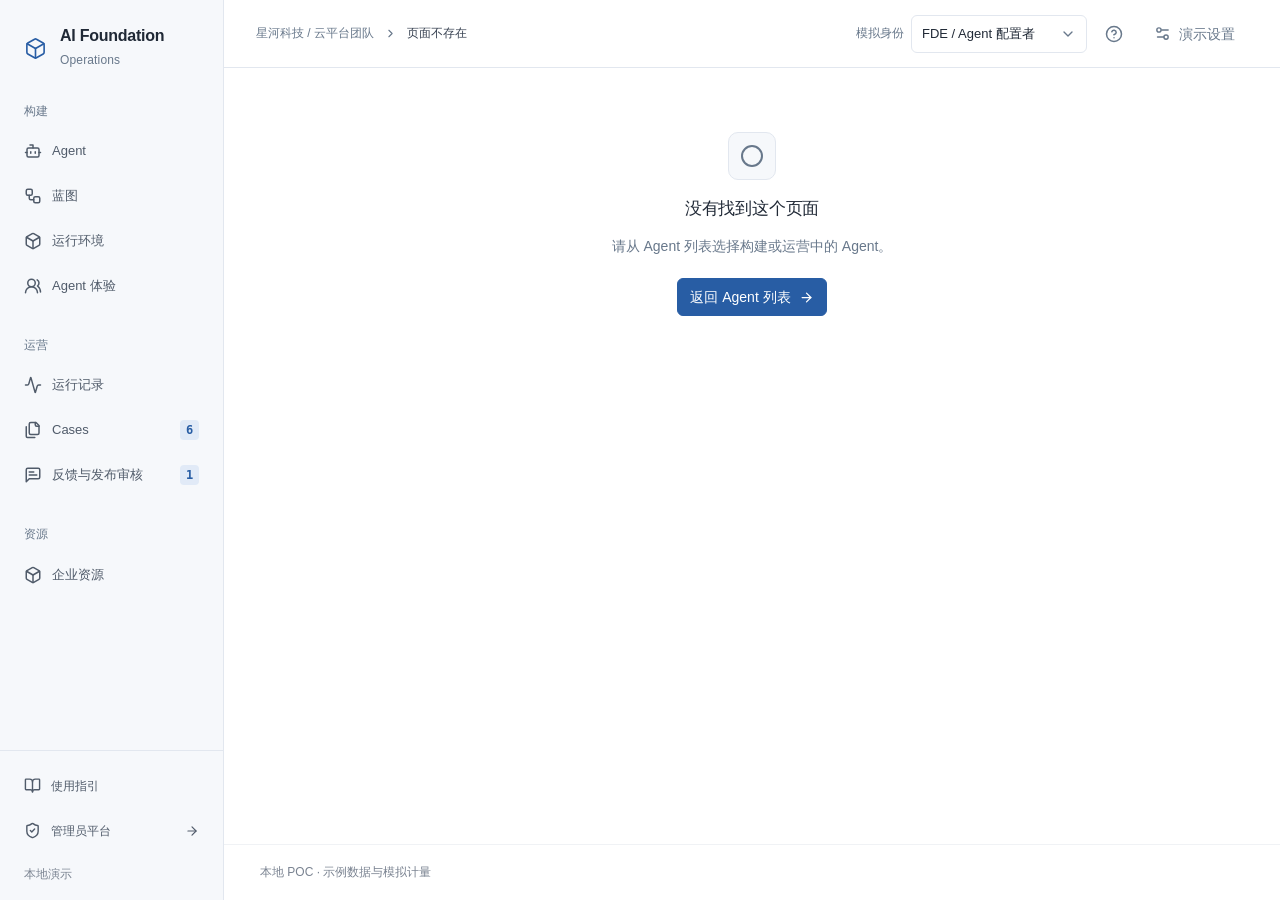
==== index.html @ 0c11ec77 "deploy: update AI Foundation demo" ====
<!doctype html>
<html lang="zh-CN">
  <head>
    <meta charset="UTF-8" />
    <meta name="viewport" content="width=device-width, initial-scale=1.0" />
    <meta name="theme-color" content="#ffffff" />
    <meta name="description" content="AI Foundation 企业共享底座与应用交付演示。仅使用本地示例数据，不连接真实业务系统。" />
    <link rel="icon" type="image/svg+xml" href="data:image/svg+xml,%3Csvg xmlns='http://www.w3.org/2000/svg' viewBox='0 0 32 32'%3E%3Crect width='32' height='32' rx='8' fill='%2317191c'/%3E%3Cpath d='M9 23V9h14M9 16h11M16 9v14' fill='none' stroke='white' stroke-width='2'/%3E%3C/svg%3E" />
    <title>AI Foundation · 平台概览</title>
    <script type="module" crossorigin src="/assets/index-CFgVIaRW.js"></script>
    <link rel="stylesheet" crossorigin href="/assets/index-m3Vl19DH.css">
  <script>
(() => {
  const url = new URL(location.href);
  const route = url.searchParams.get('__foundation_route');
  let target = url;
  if (route && route.startsWith('/') && !route.startsWith('//')) {
    const requested = new URL(route, location.origin);
    if (requested.origin === location.origin) target = requested;
  }
  const pathname = target.pathname.length > 1 ? target.pathname.replace(/\/+$/, '') : target.pathname;
  if (target !== url || pathname !== url.pathname) history.replaceState(null, '', pathname + target.search + target.hash);
})();
</script>
</head>
  <body>
    <div id="root"></div>
  </body>
</html>
---- assets/index-m3Vl19DH.css ----
@charset "UTF-8";.native-select{position:relative;width:100%;min-width:0;--select-border: var(--agent-border, var(--border, #e2e7ef));--select-accent: var(--agent-blue, var(--accent, #285da4));--select-height: 38px;--select-font-size: 14px}.native-select-display{display:flex;align-items:center;justify-content:space-between;gap:12px;min-height:var(--select-height);padding:7px 10px;border:1px solid var(--select-border);border-radius:6px;background:#fff;color:var(--agent-ink, var(--text, #202936));font-size:var(--select-font-size);line-height:22px;transition:border-color .12s,box-shadow .12s}.native-select-label{min-width:0;overflow:hidden;text-overflow:ellipsis;white-space:nowrap}.native-select-display>svg{flex-shrink:0;color:#68788b}.native-select:hover:not(.native-select-disabled) .native-select-display{border-color:#9cabbd}.native-select-open .native-select-display{border-color:var(--select-accent)}.native-select:has(>select:focus-visible) .native-select-display{border-color:var(--select-accent);outline:2px solid var(--select-accent);outline-offset:2px}.native-select>select.native-select-control{position:absolute;inset:0;z-index:1;width:100%;max-width:none;height:100%;min-height:0;margin:0;opacity:0;cursor:pointer}.native-select-disabled .native-select-display{color:#68788b;background:#f6f8fb}.native-select-disabled>select.native-select-control{cursor:not-allowed}.field-invalid .native-select-display,.native-select:has(>select[aria-invalid=true]) .native-select-display{border-color:var(--danger, #a44343)}.native-select-menu{position:fixed;z-index:100;box-sizing:border-box;padding:5px;overflow-y:auto;overscroll-behavior:contain;scrollbar-width:thin;border:1px solid #e2e7ef;border-radius:9px;background:#fff;color:#202936;box-shadow:0 8px 28px #19263924,0 2px 5px #1926390d;font-size:14px;line-height:22px}.native-select-option{display:flex;align-items:center;justify-content:space-between;gap:12px;min-height:36px;padding:7px 10px;border-radius:5px;cursor:pointer}.native-select-option>span{min-width:0;overflow-wrap:anywhere}.native-select-option>svg{flex-shrink:0;color:#285da4}.native-select-option[aria-selected=true]{color:#205a9f;font-weight:500}.native-select-option-active:not([aria-disabled=true]){background:#edf3fb}.native-select-option[aria-disabled=true]{color:#8b95a3;cursor:not-allowed}.native-select-group{padding:9px 10px 4px;color:#68788b;font-size:12px}@media(max-width:700px){.native-select{--select-height: 40px;--select-font-size: 16px}.native-select-option{min-height:40px}}@media(prefers-reduced-motion:reduce){.native-select-display{transition:none}}@media(forced-colors:active){.native-select-display,.native-select-menu{border-color:ButtonText}.native-select-option-active:not([aria-disabled=true]){outline:1px solid Highlight}.native-select-option[aria-selected=true]>svg{color:Highlight}}.agent-runtime-config{display:grid;gap:16px;margin-top:18px;padding-top:18px;border-top:1px solid var(--agent-border);min-width:0}.agent-creation-details{min-width:0;border-top:1px solid var(--agent-border);padding-top:12px}.agent-creation-details>summary{cursor:pointer;color:var(--agent-muted);font-size:13px;padding:4px 0}.agent-creation-details[open]>summary{margin-bottom:12px}.agent-creation-details>.agent-capability-summary{margin-top:12px}.agent-capability-summary{min-width:0}.agent-capability-summary dl{display:grid;gap:12px;margin:0}.agent-capability-summary dl>div{display:grid;grid-template-columns:48px minmax(0,1fr);gap:12px;align-items:start}.agent-capability-summary dt{padding-top:4px;color:var(--agent-muted);font-size:12px;line-height:20px}.agent-capability-summary dd{display:flex;gap:6px;flex-wrap:wrap;min-width:0;margin:0}.agent-capability-chip{display:inline-flex;padding:3px 9px;border:1px solid var(--agent-border);border-radius:5px;background:var(--surface-subtle);font-size:12px;line-height:20px;overflow-wrap:anywhere}.agent-capability-empty{padding-top:4px;color:var(--agent-muted);font-size:12px;line-height:20px}.agent-runtime-options{display:grid;gap:10px;min-width:0;padding:0;border:0;margin:0}.agent-runtime-options legend{padding:0;margin-bottom:8px;font-size:13px;font-weight:600}.agent-mcp-options{display:grid;gap:10px}.agent-mcp-options label,.agent-tool-options label{display:flex;align-items:flex-start;gap:8px;min-width:0;font-size:13px;line-height:20px}.agent-runtime-options input{flex:0 0 auto;margin-top:3px;accent-color:var(--accent)}.agent-mcp-options strong{font-size:13px;font-weight:500}.agent-mcp-options small{display:block;color:var(--agent-muted);font-size:12px;overflow-wrap:anywhere}.agent-tool-options{display:grid;grid-template-columns:repeat(4,minmax(0,1fr));gap:10px}.agent-tool-options span{overflow-wrap:anywhere}.agent-runtime-environment{display:flex;gap:12px;align-items:flex-start}.agent-runtime-environment .field{flex:1;min-width:0}.agent-runtime-manage{flex-shrink:0;margin-top:25px;min-height:32px;display:inline-flex;align-items:center}.agent-runtime-readonly{min-width:0;margin:0;padding:0;border:0}.agent-publication-options{display:grid;gap:12px;padding:0;border:0;margin:0}.agent-publication-options legend{margin-bottom:12px;font-size:13px;font-weight:600}.agent-publication-options label{display:flex;align-items:flex-start;gap:10px;font-size:13px}.agent-publication-options input{margin-top:3px;accent-color:var(--accent)}.agent-publication-options small{display:block;margin-top:3px;color:var(--agent-muted);font-size:12px}@media(max-width:600px){.agent-tool-options{grid-template-columns:repeat(2,minmax(0,1fr))}.agent-runtime-environment{flex-direction:column}.agent-runtime-environment .field{width:100%}.agent-runtime-manage{margin-top:0}}.agent-detail .breadcrumbs{margin-bottom:12px}.agent-detail .page-header{margin-bottom:14px}.editor-version-line{display:flex;gap:6px 18px;align-items:center;flex-wrap:wrap;margin-bottom:16px;padding:9px 12px;border:1px solid var(--agent-border);border-radius:6px;background:var(--surface-subtle);color:var(--agent-muted);font-size:12px;line-height:20px}.editor-version-line .text-link{margin-left:auto;font-size:12px}.editor-config-layout{display:grid;grid-template-columns:minmax(0,1fr) 325px;gap:32px;margin-top:27px;align-items:start}.editor-section-heading{display:flex;align-items:flex-start;justify-content:space-between;gap:16px;margin-bottom:16px}.editor-section-heading h2,.editor-version-history h2{font-size:18px;font-weight:600;line-height:27px}.editor-section-heading p{margin-top:7px;font-size:13px;line-height:23px;color:var(--agent-muted)}.editor-section-heading .button{flex-shrink:0;font-size:12px}.editor-basics{display:grid;grid-template-columns:1fr;gap:16px;margin-bottom:20px}.editor-instructions .field-label,.editor-instructions input{font-size:14px}.editor-instruction-input{min-height:190px;line-height:1.8;font-size:14px;padding:16px;resize:vertical;background:#fcfdff}.editor-instructions-label{margin-left:5px;color:var(--agent-muted);font-size:12px;font-weight:400}.editor-template-note,.editor-work-source{padding:12px 14px;border:1px solid #dde6f1;border-radius:7px;background:#f4f7fb;color:#52677f;font-size:13px;line-height:22px;overflow-wrap:anywhere}.editor-work-source{margin-bottom:18px}.editor-work-source details{margin-top:8px}.editor-work-source summary{cursor:pointer;color:var(--agent-blue);width:fit-content}.editor-work-source details p{margin-top:8px;white-space:pre-wrap}.editor-work-source summary:focus-visible{outline:2px solid var(--agent-blue);outline-offset:3px;border-radius:3px}.editor-work-comparison{margin:0;padding:14px 16px;font:inherit;font-size:13px;line-height:24px;white-space:pre-wrap;overflow-wrap:anywhere;color:var(--agent-ink)}.editor-blueprint-requirements .editor-work-comparison{margin-top:10px;padding:13px;border:1px solid var(--agent-border);border-radius:6px;background:#f6f8fb}.editor-work-preview{font-size:14px;line-height:1.8;resize:vertical}.editor-work-confirm{display:flex;align-items:flex-start;gap:10px;padding:12px 14px;border:1px solid #dce6f2;border-radius:7px;background:#f0f5fb;color:var(--agent-ink);font-size:13px;line-height:23px}.editor-work-confirm input{flex-shrink:0;width:17px;height:17px;margin-top:3px}.editor-instruction-tip{display:flex;gap:8px;margin-top:16px;color:var(--agent-muted);font-size:12px;line-height:1.8}.editor-instruction-tip svg{color:#6d83a1;flex-shrink:0;margin-top:2px}.editor-resources{padding-left:27px;border-left:1px solid var(--agent-border)}.editor-resources>.editor-section-heading{margin-bottom:18px}.editor-resource-group{padding:14px 0;border-top:1px solid var(--agent-border)}.editor-resource-heading{display:flex;align-items:center;gap:8px}.editor-resource-heading h3{font-size:14px;font-weight:600}.editor-resource-heading>svg{color:#617b9a}.editor-resource-heading>span{font-size:12px;color:var(--agent-muted)}.editor-resource-heading .button{margin-left:auto;width:34px;min-height:34px}.editor-resource-group>p{font-size:12px;color:var(--agent-muted);margin:5px 0 12px}.editor-resource-group ul{list-style:none}.editor-resource-group li{display:flex;align-items:flex-start;gap:8px;padding:10px 12px;border:1px solid #e2e7ef;border-radius:6px;background:#f6f8fb}.editor-resource-group li+li{margin-top:8px}.editor-resource-group li>div{min-width:0;flex:1}.editor-resource-group li strong{display:block;font-size:14px;font-weight:500;line-height:22px}.editor-resource-group li small{display:block;margin-top:3px;color:var(--agent-muted);font-size:12px}.editor-resource-group li .button{width:32px;min-height:32px;padding:0}.editor-skill-customize{display:block;margin-top:6px;padding:0;font-size:12px;color:var(--agent-blue);text-align:left;min-height:28px;line-height:20px}.editor-skill-customize:disabled{opacity:.6}.editor-resource-empty{display:flex;gap:6px;align-items:center;justify-content:center;width:100%;padding:13px;border:1px dashed #d5dfec;border-radius:6px;font-size:12px;color:var(--agent-muted)}.editor-resource-empty:hover{color:var(--agent-blue);border-color:#9bb9dc}.editor-resources>.text-link{font-size:12px}.editor-savebar{position:sticky;bottom:0;z-index:5;display:flex;justify-content:space-between;gap:15px;align-items:center;margin-top:28px;padding:17px 0;border-top:1px solid var(--agent-border);background:#fff}.editor-savebar>span{font-size:12px;line-height:1.8;color:var(--agent-muted)}.editor-savebar .button{font-size:12px}.editor-conflict{display:flex;align-items:center;gap:14px;padding:14px;background:#fff7e9;border:1px solid #efdbb8;font-size:12px;line-height:1.8;margin:18px 0;border-radius:7px}.editor-tab-content{padding-top:28px}.editor-evaluation-summary{display:flex;align-items:center;justify-content:space-between;gap:16px;padding:12px 16px;border:1px solid var(--agent-border);border-radius:6px;margin:16px 0;background:#f9fbfe}.editor-evaluation-summary>div{display:flex;flex-wrap:wrap;align-items:center;gap:14px}.editor-evaluation-summary strong{font-size:14px}.editor-evaluation-summary span:not(.badge){font-size:12px;color:var(--agent-muted)}.editor-evaluation-summary .field{width:240px;max-width:100%;flex-shrink:0}.editor-evaluation-summary .field-label,.editor-evaluation-summary select{font-size:12px}.editor-evaluation-list{border:1px solid var(--agent-border);border-radius:8px;overflow:hidden}.editor-evaluation-list details{padding:17px 20px}.editor-evaluation-list details+details{border-top:1px solid var(--agent-border)}.editor-evaluation-list summary{display:flex;flex-wrap:wrap;gap:11px;align-items:center;cursor:pointer;font-size:14px;line-height:23px}.editor-evaluation-list summary strong{min-width:0;overflow-wrap:anywhere;font-weight:500}.editor-evaluation-list summary .badge{margin-left:auto;font-size:12px}.editor-check-pass{color:#2e8569;display:flex}.editor-check-fail{color:#be4d4d;display:flex}.editor-regression-label{color:var(--agent-muted);font-size:12px}.editor-evaluation-list dl{padding:18px 0 0 26px}.editor-evaluation-list dl>div{display:grid;grid-template-columns:75px minmax(0,1fr);gap:12px;font-size:14px;line-height:1.85}.editor-evaluation-list dl>div+div{margin-top:10px}.editor-evaluation-list dt{color:var(--agent-muted)}.editor-evaluation-list dd{margin:0;white-space:pre-wrap;overflow-wrap:anywhere}.editor-evaluation-list details>.text-link{margin:12px 0 0 26px}.editor-release-track{list-style:none;display:grid;grid-template-columns:repeat(3,minmax(0,1fr));margin:26px 0;border:1px solid var(--agent-border);border-radius:9px}.editor-release-track>li{display:flex;gap:13px;padding:25px 22px}.editor-release-track>li+li{border-left:1px solid var(--agent-border)}.editor-release-track>li>span{display:grid;place-items:center;width:27px;height:27px;border-radius:50%;background:#edf1f6;color:#7c8ba0;font-size:12px;flex-shrink:0}.editor-release-track>li>.editor-stage-complete{background:#e8f4ee;color:#2f7b62}.editor-release-track h3{font-size:15px}.editor-release-track p{font-size:13px;color:var(--agent-muted);line-height:23px;min-height:46px;margin:8px 0 13px;overflow-wrap:anywhere}.editor-role-guide{display:flex;gap:12px;padding:16px;background:#f5f8fe;border:1px solid #dce7f5;border-radius:8px;margin-bottom:26px}.editor-role-guide p{font-size:13px;line-height:23px;color:#52677f}.editor-role-guide svg{color:#6a83a2;flex-shrink:0;margin-top:3px}.editor-channels{display:grid;grid-template-columns:repeat(3,minmax(0,1fr));gap:22px}.editor-channels a{display:flex;gap:12px;align-items:center;padding:7px 0}.editor-channels a>div{flex:1}.editor-channels a>svg{color:#6b83a1}.editor-channels strong{font-size:14px;font-weight:500}.editor-channels span{display:block;margin-top:4px;font-size:12px;color:var(--agent-muted)}.editor-channels a:hover strong{color:var(--agent-blue)}.editor-version-history{margin-top:30px}.editor-version-history>h2{margin-bottom:18px}.editor-history-list{border:1px solid var(--agent-border);border-radius:7px}.editor-history-list>button{display:flex;flex-wrap:wrap;gap:18px;align-items:center;width:100%;padding:17px 20px;text-align:left}.editor-history-list>button+button{border-top:1px solid var(--agent-border)}.editor-history-list>button:hover{background:#f7faff}.editor-history-list strong{font-size:14px;font-weight:600}.editor-history-list span:not(.badge){font-size:12px;color:var(--agent-muted)}.editor-history-list .badge{margin-left:auto}.editor-usage-metrics{display:grid;grid-template-columns:repeat(4,minmax(0,1fr));border-block:1px solid var(--agent-border)}.editor-usage-metrics>div{padding:24px 20px}.editor-usage-metrics>div:first-child{padding-left:0}.editor-usage-metrics>div+div{border-left:1px solid var(--agent-border)}.editor-usage-metrics dt{font-size:12px;color:var(--agent-muted)}.editor-usage-metrics dd{margin:7px 0 0;font-size:30px;font-weight:600;font-variant-numeric:tabular-nums;line-height:38px}.editor-usage-links{display:flex;gap:22px;flex-wrap:wrap;padding:20px 0 25px;font-size:12px}.editor-recent-requests>a{display:flex;align-items:center;gap:16px;padding:16px 0}.editor-recent-requests>a+a{border-top:1px solid var(--agent-border)}.editor-recent-requests>a>div{flex:1;min-width:0}.editor-recent-requests strong{display:block;font-size:14px;font-weight:500;overflow-wrap:anywhere;line-height:23px}.editor-recent-requests span:not(.badge){display:block;margin-top:6px;font-size:12px;color:var(--agent-muted)}.editor-recent-requests>a:hover strong{color:var(--agent-blue)}.editor-resource-options>div{border:1px solid #e2e7ef;border-radius:8px;padding:17px}.editor-resource-options>div+div{margin-top:12px}.editor-resource-options label{display:flex;gap:12px;align-items:flex-start;cursor:pointer}.editor-resource-options label input{margin-top:3px;width:15px}.editor-resource-options label>span{flex:1;min-width:0}.editor-resource-options strong{display:flex;align-items:center;justify-content:space-between;gap:10px;font-size:14px;font-weight:500}.editor-resource-options small{font-size:12px;color:#68788b;font-weight:400}.editor-resource-options p{font-size:13px;line-height:23px;margin:7px 0 0;color:#68788b}.editor-resource-options details{margin:10px 0 0 27px}.editor-resource-options summary{font-size:12px;cursor:pointer;color:#42648c}.editor-resource-options details small{display:block;margin-top:8px}.editor-frozen-copy{padding:15px;border:1px solid #e2e7ef;border-radius:7px;background:#f6f8fb;font-size:14px;line-height:25px;margin-top:12px;white-space:pre-wrap}.editor-frozen-details>div{display:grid;grid-template-columns:100px minmax(0,1fr);gap:14px;padding:14px 0;font-size:14px;line-height:25px}.editor-frozen-details>div+div{border-top:1px solid #e4e8ef}.editor-frozen-details dt{color:#68788b}.editor-frozen-details dd{margin:0;white-space:pre-wrap;overflow-wrap:anywhere}.editor-publish-confirm{display:flex;align-items:flex-start;gap:10px;font-size:14px;line-height:24px;padding:15px;background:#f0f5fb;border-radius:7px}.editor-publish-confirm input{width:16px;margin-top:3px}@media(max-width:1200px){.editor-config-layout{grid-template-columns:minmax(0,1fr) 280px;gap:22px}.editor-resources{padding-left:21px}.editor-evaluation-summary{flex-wrap:wrap}.editor-release-track>li{padding:23px 17px}}@media(max-width:800px){.editor-config-layout{grid-template-columns:1fr}.editor-resources{border-left:0;padding-left:0;border-top:1px solid var(--agent-border);padding-top:23px}.editor-release-track{grid-template-columns:1fr}.editor-release-track>li+li{border-left:0;border-top:1px solid var(--agent-border)}.editor-release-track p{min-height:0;font-size:13px;line-height:23px}.editor-savebar{flex-wrap:wrap}.editor-channels{grid-template-columns:1fr;gap:15px}}@media(max-width:600px){.editor-version-line{gap:7px 14px}.editor-version-line .text-link{margin-left:0}.editor-section-heading{flex-wrap:wrap;gap:12px}.editor-section-heading .button{margin-left:0}.editor-savebar .button-group{flex-wrap:wrap}.editor-evaluation-summary{padding:17px}.editor-evaluation-summary .field{width:100%}.editor-evaluation-list details{padding:16px 13px}.editor-evaluation-list dl{padding-left:0}.editor-evaluation-list dl>div{grid-template-columns:1fr;gap:4px;font-size:14px}.editor-regression-label{display:none}.editor-history-list>button{flex-wrap:wrap;gap:8px 14px}.editor-usage-metrics{grid-template-columns:repeat(2,minmax(0,1fr))}.editor-usage-metrics>div{padding:19px 15px}.editor-usage-metrics>div:nth-child(odd){border-left:0;padding-left:0}.editor-usage-metrics>div:nth-child(n+3){border-top:1px solid var(--agent-border)}.editor-usage-metrics dd{font-size:30px;line-height:38px}.editor-frozen-details>div{grid-template-columns:1fr;gap:3px;font-size:14px;line-height:25px}.editor-recent-requests{font-size:12px}.editor-recent-requests>a{gap:8px;flex-wrap:wrap}.editor-recent-requests>a>div{min-width:100%}}.editor-config-layout{gap:32px;margin-top:28px}.editor-instructions .field-help{line-height:21px}.editor-resource-group>p{line-height:21px;margin-top:7px}.editor-resource-group li small{line-height:20px}.editor-resource-group li .button{min-width:32px;width:32px;min-height:32px}.editor-resource-heading .button{min-width:34px;width:34px;min-height:34px}.editor-resource-group li strong{overflow-wrap:anywhere}.editor-resource-upgrade,.editor-skill-customize{display:block;width:fit-content;max-width:100%;min-height:32px;margin-top:5px;padding:5px 0;color:var(--agent-blue);font-size:13px;line-height:22px;text-align:left;overflow-wrap:anywhere;border-radius:4px}.editor-resource-upgrade:hover:not(:disabled),.editor-skill-customize:hover:not(:disabled){color:#1f549b;text-decoration:underline;text-underline-offset:3px}.editor-resource-upgrade:focus-visible,.editor-skill-customize:focus-visible{outline:2px solid var(--agent-blue);outline-offset:3px}.editor-resource-upgrade:disabled,.editor-skill-customize:disabled{color:var(--agent-muted);opacity:.6;cursor:not-allowed}.editor-resource-empty:disabled{cursor:not-allowed;opacity:.6}.editor-resource-links{display:flex;flex-wrap:wrap;gap:6px 20px;padding-top:16px;border-top:1px solid var(--agent-border)}.editor-resource-links .text-link{min-height:34px;font-size:13px;line-height:22px}.editor-resource-links .text-link>svg{flex-shrink:0}.editor-shared-skill{min-width:0;margin-top:12px;border:1px solid var(--agent-border);border-radius:8px;background:#fff}.editor-shared-skill>summary{padding:13px 16px;color:#42648c;font-size:13px;line-height:23px;cursor:pointer;border-radius:7px}.editor-shared-skill>summary:hover{background:#f6f8fb;color:var(--agent-blue)}.editor-shared-skill>summary:focus-visible{outline:2px solid var(--agent-blue);outline-offset:-3px}.editor-shared-skill[open]>summary{border-bottom:1px solid var(--agent-border);border-radius:7px 7px 0 0;background:#f6f8fb}.editor-shared-skill>.resource-guide{padding:18px 16px}.agent-drawer .resource-guide{color:var(--agent-ink);font-size:14px;line-height:24px}.agent-drawer .resource-guide h3{font-size:15px;line-height:24px}.agent-drawer .resource-guide h4{font-size:14px;line-height:23px}.agent-drawer .resource-guide-inputs small{font-size:12px;line-height:20px}.agent-drawer .resource-guide-table-scroll{overscroll-behavior-x:contain;scrollbar-width:thin}.agent-drawer .resource-guide-example>summary{min-height:28px;font-size:13px;line-height:22px}.editor-skill-customize:hover:not(:disabled){text-decoration:underline;text-underline-offset:3px}.editor-history-list>button{min-height:54px;padding-block:12px}.editor-history-list>button:focus-visible{outline-offset:-3px}.editor-savebar{padding-block:16px}.editor-savebar>span{font-size:12px;line-height:21px}.editor-resource-options label input{flex-shrink:0;width:18px;height:18px}.editor-resource-options details{margin-top:14px}@media(max-width:800px){.editor-config-layout{gap:28px}.editor-usage-metrics dd{font-size:27px;line-height:35px}.editor-savebar{padding-bottom:max(14px,env(safe-area-inset-bottom))}}@media(max-width:600px){.agent-create-drawer .agent-drawer-actions,.agent-blueprint-drawer .agent-drawer-actions{align-items:stretch}.agent-create-drawer .agent-drawer-actions>.button-group,.agent-blueprint-drawer .agent-drawer-actions>.button-group{width:100%;margin-left:0}.agent-create-drawer .drawer-footer .button-primary,.agent-blueprint-drawer .drawer-footer .button-primary,.editor-work-generator .drawer-footer .button-primary{flex:2;white-space:nowrap}.editor-work-comparison{padding:12px}.editor-instruction-input{min-height:200px}.editor-savebar{gap:10px}.editor-savebar .button-group{width:100%}.editor-savebar .button-group .button{flex:1;min-height:44px}.editor-usage-metrics dd{font-size:26px;line-height:34px}.editor-resource-options strong{flex-wrap:wrap}.editor-resource-upgrade,.editor-skill-customize{min-height:40px;padding-block:9px}.editor-resource-links{flex-direction:column;align-items:flex-start;gap:4px;padding-top:12px}.editor-resource-links .text-link{min-height:40px}.editor-shared-skill>summary{padding:12px}.editor-shared-skill>.resource-guide{padding:16px 12px}.editor-resource-options details{margin-left:0}}.agent-config-controls{display:grid;gap:16px;margin-top:20px;padding-top:18px;border-top:1px solid var(--agent-border)}.agent-config-control-heading h3,.agent-config-optimization h3{font-size:16px;line-height:25px;font-weight:600}.agent-config-control-heading p,.agent-config-control-help{margin-top:6px;color:var(--agent-muted);font-size:13px;line-height:23px}.agent-config-controls>.field{max-width:360px}.agent-config-channel-controls{min-width:0;margin:0;padding:0;border:0}.agent-config-channel-controls legend{margin-bottom:2px;padding:0;font-size:14px;line-height:22px;font-weight:600}.agent-config-channel-controls>p{margin-bottom:12px}.agent-config-channel-control{display:flex;align-items:center;justify-content:space-between;gap:20px;min-height:59px;padding:9px 0;border-bottom:1px solid var(--agent-border)}.agent-config-channel-control:first-of-type{border-top:1px solid var(--agent-border)}.agent-config-channel-control strong{font-size:14px;line-height:23px;font-weight:500}.agent-config-channel-control>.native-select{flex-shrink:0;width:112px}.agent-config-optimization{margin-top:18px;padding:12px 14px;border:1px solid var(--agent-border);border-radius:6px;background:#f6f8fb}.agent-config-optimization-heading{display:flex;align-items:center;justify-content:space-between;gap:16px}.agent-config-optimization>p{margin-top:6px;color:var(--agent-muted);font-size:13px;line-height:22px}.agent-config-optimization-link{min-height:32px;margin-top:8px;font-size:13px;line-height:22px}.agent-config-switch{display:inline-flex;align-items:center;gap:8px;min-height:36px;padding:3px;border-radius:5px;font-size:13px;line-height:22px;white-space:nowrap}.agent-config-switch-track{display:block;width:36px;height:22px;padding:3px;border-radius:12px;background:#8693a4;transition:background-color .12s}.agent-config-switch-track>span{display:block;width:16px;height:16px;border-radius:50%;background:#fff;transform:translate(0);transition:transform .12s}.agent-config-switch[aria-checked=true] .agent-config-switch-track{background:var(--agent-blue)}.agent-config-switch[aria-checked=true] .agent-config-switch-track>span{transform:translate(14px)}.agent-config-switch:hover:not(:disabled){background:#edf3fb}.agent-config-switch:focus-visible{outline:2px solid var(--agent-blue);outline-offset:3px}.agent-config-switch:disabled{opacity:.55;cursor:not-allowed}.agent-config-channel-summary{display:flex;flex-wrap:wrap;gap:8px 20px;list-style:none;margin:0;padding:0}.agent-config-channel-summary>li{display:inline-flex;gap:8px;align-items:baseline;font-size:13px;line-height:23px}.agent-config-channel-summary strong{font-size:12px;font-weight:500}.agent-config-channel-allowed{color:var(--agent-blue)}.agent-config-channel-denied{color:var(--agent-muted)}.agent-config-entry-list>.agent-config-entry{display:flex;align-items:center;gap:12px;min-width:0;min-height:70px;padding:10px 0}.agent-config-entry-list>.agent-config-entry>svg{flex-shrink:0}.agent-config-entry-list>.agent-config-entry>div{flex:1;min-width:0}.agent-config-entry-unavailable{color:var(--agent-muted)}.agent-config-entry-unavailable strong{font-size:14px;line-height:23px;font-weight:500}.agent-config-entry-unavailable>div>span{display:block;margin-top:4px;color:var(--agent-muted);font-size:12px;line-height:21px}.agent-config-unavailable-note{display:block;margin-top:10px;color:var(--agent-muted);font-size:12px;line-height:21px}@media(max-width:600px){.agent-config-controls{margin-top:22px;padding-top:20px;gap:18px}.agent-config-controls>.field{max-width:none}.agent-config-channel-control>.native-select{width:106px}.agent-config-optimization{padding:14px}.agent-config-optimization-heading{gap:12px;flex-wrap:wrap}.agent-config-switch{min-height:44px}.agent-config-channel-summary{flex-direction:column;gap:6px}.agent-config-entry-list>.agent-config-entry{min-height:64px}}@media(prefers-reduced-motion:reduce){.agent-config-switch-track,.agent-config-switch-track>span{transition:none}}.resource-guide{display:grid;gap:20px;min-width:0;color:var(--admin-ink, var(--text));font-size:14px;line-height:1.7;overflow-wrap:anywhere}.resource-guide>section{min-width:0}.resource-guide h3{margin:0 0 12px;font-size:14px;line-height:1.5}.resource-guide h4{margin:0 0 4px;font-size:13px;line-height:1.6}.resource-guide ul{margin:10px 0 0;padding-left:20px}.resource-guide li+li{margin-top:8px}.resource-guide-notice{padding:14px 16px;border-left:3px solid var(--admin-blue, var(--accent));background:var(--admin-blue-soft, var(--surface-subtle))}.resource-guide-notice strong{display:block;margin-bottom:4px}.resource-guide-notice p+p{margin-top:8px}.resource-guide-table-scroll{max-width:100%;overflow-x:auto;border:1px solid var(--admin-line, var(--border));border-radius:6px}.resource-guide-inputs{width:100%;min-width:420px;border-collapse:collapse;text-align:left}.resource-guide-inputs th,.resource-guide-inputs td{padding:11px 12px;vertical-align:top;border-bottom:1px solid var(--admin-line, var(--border))}.resource-guide-inputs thead th{background:var(--admin-soft, var(--surface-subtle));font-weight:500}.resource-guide-inputs tbody th{width:27%;font-weight:500}.resource-guide-inputs tbody td:nth-child(2){width:48px;white-space:nowrap}.resource-guide-inputs tbody tr:last-child>*{border-bottom:0}.resource-guide-inputs small{display:block;margin-top:4px;color:var(--admin-muted, var(--muted));font-size:12px;line-height:20px}.resource-guide-steps{display:grid;gap:14px;margin:0;padding-left:22px}.resource-guide-output{padding:12px 14px;border:1px solid var(--admin-line, var(--border));border-radius:6px}.resource-guide-example-note,.resource-guide-source-note,.resource-guide-sources p{color:var(--admin-muted, var(--muted));font-size:12px}.resource-guide-examples{display:grid;gap:10px;margin-top:12px}.resource-guide-example{min-width:0;padding:12px 14px;border:1px solid var(--admin-line, var(--border));border-radius:6px}.resource-guide-example summary{cursor:pointer;font-weight:500}.resource-guide-example pre{max-height:360px;margin:12px 0 0;padding:14px;overflow:auto;background:var(--admin-soft, var(--surface-subtle));border-radius:4px;white-space:pre-wrap;tab-size:2;font-size:12px;line-height:1.65}.resource-guide code{font-family:SFMono-Regular,Menlo,Consolas,monospace}.resource-guide ul.resource-guide-sources{list-style:none;padding:0}.resource-guide-sources li{padding-top:12px;border-top:1px solid var(--admin-line, var(--border))}.resource-guide-sources a{color:var(--admin-blue, var(--accent));font-weight:500}.resource-guide-sources a:hover{text-decoration:underline;text-underline-offset:3px}.resource-guide-sources p,.resource-guide-legacy+.resource-guide-legacy{margin-top:6px}.resource-guide summary:focus-visible,.resource-guide a:focus-visible,.resource-history-toggle:focus-within{outline:2px solid var(--admin-blue, var(--accent));outline-offset:4px}.resource-history-toggle{display:inline-flex;align-items:center;gap:8px;color:var(--admin-ink, var(--text));cursor:pointer;font-size:12px}.resource-history-toggle input{width:16px;height:16px;flex-shrink:0}.resource-library .resource-history-note{margin:0 0 14px;color:var(--admin-muted, var(--muted));font-size:12px}@media(max-width:600px){.resource-guide{gap:18px}.resource-guide-inputs{min-width:360px}.resource-guide-inputs th,.resource-guide-inputs td{padding:9px 10px}}.resource-editor-drawer{--admin-ink: #202936;--admin-muted: #68788b;--admin-line: #e2e7ef;--admin-soft: #f6f8fb;--admin-blue: #285da4;--admin-blue-soft: #edf3fb;color:var(--admin-ink);font-size:14px;line-height:1.65}.resource-editor-stack{display:flex;flex-direction:column;gap:16px;min-width:0}.resource-editor-stack p{margin:0}.resource-editor-fields{display:grid;grid-template-columns:repeat(2,minmax(0,1fr));gap:14px 16px}.resource-editor-full{grid-column:1 / -1}.resource-editor-drawer .field-label{font-size:13px;line-height:20px}.resource-editor-drawer .field{gap:5px}.resource-editor-drawer :is(input,select,textarea){font-size:14px}.resource-editor-drawer textarea{resize:vertical;line-height:1.7}.resource-editor-drawer .field-help{font-size:12px;line-height:1.7;margin-top:6px}.resource-editor-drawer .resource-editor-code{font-family:SFMono-Regular,Menlo,Consolas,monospace;font-size:12px;line-height:1.8;tab-size:2}.resource-editor-drawer input[type=file]{padding:10px;max-width:100%}.resource-editor-drawer input[type=file]::file-selector-button{border:1px solid var(--admin-line);padding:6px 10px;border-radius:4px;background:#fff;color:var(--admin-ink);margin-right:12px;cursor:pointer;font:inherit}.resource-editor-drawer .drawer-header h2{font-size:19px;line-height:1.5}.resource-editor-drawer .drawer-header p{font-size:13px}.resource-editor-drawer .drawer-footer .button-group{justify-content:flex-end;flex-wrap:wrap}.resource-editor-drawer .button-primary{background:var(--admin-blue);border-color:var(--admin-blue);color:#fff}.resource-editor-drawer .button-primary:hover:not(:disabled){background:#204d83;border-color:#204d83}.resource-editor-drawer :is(.button,input,select,textarea):focus-visible{outline:2px solid var(--admin-blue);outline-offset:3px}.resource-editor-identity{color:var(--admin-muted);font-size:12px}.resource-editor-callout{margin:0;padding:12px 15px;border:1px solid #d7e3f1;border-left:3px solid var(--admin-blue, #285da4);background:var(--admin-blue-soft, #edf3fb);color:var(--admin-ink, #202936);font-size:13px;line-height:1.75;border-radius:4px}.resource-editor-callout p{margin:0}.resource-editor-callout .button{margin-top:10px}.resource-editor-error{margin:0;padding:12px 15px;border:1px solid #e8c7c0;border-radius:4px;background:#fcf2ef;color:#934032;font-size:13px;line-height:1.7;overflow-wrap:anywhere}.resource-editor-muted{color:var(--admin-muted, #68788b);font-size:12px;line-height:1.75}.resource-editor-section-heading{display:flex;align-items:center;justify-content:space-between;flex-wrap:wrap;gap:10px;margin-bottom:14px}.resource-editor-section-heading h3,.resource-editor-drawer h3{margin:0;font-size:15px;line-height:1.6}.resource-editor-facts{display:grid;gap:10px;margin:0}.resource-editor-facts>div{display:grid;grid-template-columns:90px minmax(0,1fr);gap:16px}.resource-editor-facts dt{color:var(--admin-muted);font-size:12px}.resource-editor-facts dd{margin:0;font-size:13px;overflow-wrap:anywhere;white-space:pre-wrap}.resource-editor-drawer .agent-notice,.resource-library>.agent-notice{display:flex;gap:10px;align-items:flex-start;padding:12px 15px;border:1px solid #cbdccc;background:#f1f7f3;border-radius:4px;color:#276444;font-size:13px;line-height:1.7}.resource-editor-drawer .agent-notice-error,.resource-library>.agent-notice-error{border-color:#e8c7c0;background:#fcf2ef;color:#934032}.resource-library>.agent-notice{margin-bottom:18px}.resource-body-text{margin:0;padding:16px 18px;border:1px solid var(--admin-line, #e2e7ef);background:var(--admin-soft, #f6f8fb);border-radius:5px;white-space:pre-wrap;overflow-wrap:anywhere;font-family:inherit;font-size:14px;line-height:1.85;tab-size:2}.resource-import-preview{display:flex;flex-direction:column;gap:14px;padding-top:18px;border-top:1px solid var(--admin-line)}.resource-import-preview>p{font-size:13px;color:var(--admin-muted)}.resource-import-item{min-width:0;padding:14px 16px;border:1px solid var(--admin-line);border-radius:6px}.resource-import-item>summary{font-size:14px;font-weight:600;cursor:pointer;overflow-wrap:anywhere}.resource-import-item[open]>summary{margin-bottom:16px}.resource-import-item .resource-guide{margin-top:18px}.resource-import-item .resource-guide-notice{padding:10px 12px}.resource-import-item .resource-body-text{padding:12px;max-height:360px;overflow-y:auto}.resource-connection-heading,.resource-detail-status,.resource-row-status{display:flex;align-items:center;flex-wrap:wrap;gap:7px}.resource-connection-stages{display:grid;grid-template-columns:repeat(3,minmax(0,1fr));padding:0;margin:0;list-style:none;border-bottom:1px solid var(--admin-line)}.resource-connection-stages li{display:flex;align-items:center;gap:8px;padding:10px 0 14px;font-size:12px;color:var(--admin-muted)}.resource-connection-stages li>span{display:inline-flex;justify-content:center;align-items:center;width:22px;height:22px;flex-shrink:0;border-radius:50%;background:var(--admin-soft);border:1px solid var(--admin-line);font-size:12px}.resource-connection-stages .resource-stage-current{color:var(--admin-blue);font-weight:600;border-bottom:2px solid var(--admin-blue)}.resource-stage-current>span{color:#fff;background:var(--admin-blue)!important;border-color:var(--admin-blue)!important}.resource-connection-authorization,.resource-connection-agent{display:flex;flex-direction:column;align-items:stretch;gap:14px;padding-top:18px;border-top:1px solid var(--admin-line)}.resource-connection-authorization>.button{align-self:flex-start}.resource-access-entry{padding:16px;border:1px solid var(--admin-line);border-radius:6px;background:var(--admin-soft)}.resource-access-entry>p{margin:0 0 14px;font-size:13px;line-height:1.75;color:var(--admin-muted)}.resource-access-controls{display:flex;align-items:flex-end;gap:18px;flex-wrap:wrap}.resource-access-controls>.field{flex:1;min-width:180px}.resource-access-controls>.resource-link{padding-block:8px}.resource-access-actions{display:flex;flex-direction:column;gap:5px;padding-bottom:3px}.resource-access-actions .badge{margin-left:4px}.resource-reference-actions{display:flex;flex-wrap:wrap;gap:8px 16px}.resource-detail-connection{display:flex;align-items:flex-start;gap:16px;padding:14px 16px;border:1px solid var(--admin-line);border-radius:6px}.resource-detail-connection>div{flex:1;min-width:0}.resource-detail-connection strong{font-size:14px}.resource-detail-connection p{margin:5px 0 0;font-size:12px;line-height:1.8;color:var(--admin-muted)}.resource-row-actions{display:flex;flex-wrap:wrap;align-items:flex-start;gap:4px;min-width:155px}.resource-editor-inline{min-width:0}.resource-editor-inline-heading{padding-bottom:16px}.resource-editor-inline-heading>h3{font-size:17px;line-height:27px}.resource-editor-inline-heading>p{margin-top:5px;color:var(--admin-muted);font-size:13px;line-height:23px}.resource-editor-inline-footer{position:sticky;bottom:0;z-index:1;margin-top:18px;padding:12px 0;border-top:1px solid var(--admin-line);background:#fff}.resource-editor-inline-footer>.button-group{justify-content:space-between;flex-wrap:wrap;gap:8px}.resource-connection-business-scope{display:grid;gap:12px;padding:14px;border:1px solid var(--admin-line);border-radius:6px;background:var(--admin-soft)}.resource-connection-business-scope .resource-editor-facts dt,.resource-connection-business-scope .resource-editor-muted{font-size:13px;line-height:23px}.resource-connection-business-scope .resource-editor-facts dd{font-size:14px;line-height:24px}.resource-connection-agent-current{display:flex;flex-wrap:wrap;align-items:baseline;gap:6px;font-size:14px;line-height:24px}.resource-connection-agent>.button{align-self:flex-start}.resource-connection-agent .resource-editor-muted,.resource-connection-authorization .resource-editor-muted{font-size:13px;line-height:23px}.resource-library-systems{padding:15px 16px;margin:0 0 18px;border:1px solid var(--admin-line, #e2e7ef);border-radius:6px}.resource-library-systems>.resource-editor-section-heading{margin-bottom:5px}.resource-library-systems>.resource-editor-section-heading>span{font-size:12px;color:var(--admin-muted, #68788b)}.resource-library-systems>p{margin:0 0 14px;font-size:13px;line-height:23px;color:var(--admin-muted, #68788b)}.resource-library-system-grid{display:grid;grid-template-columns:repeat(3,minmax(0,1fr));gap:18px}.resource-library-system-grid>article{display:flex;flex-direction:column;align-items:flex-start;gap:8px;min-width:0}.resource-library-system-grid>article+article{padding-left:18px;border-left:1px solid var(--admin-line, #e2e7ef)}.resource-library-system-grid article>div:first-child{display:flex;flex-wrap:wrap;align-items:center;gap:8px}.resource-library-system-grid h4{margin:0;font-size:14px;line-height:23px;font-weight:600}.resource-library-system-grid p{margin:0;font-size:13px;line-height:22px}.resource-library-system-grid article>span{font-size:12px;line-height:21px;color:var(--admin-muted, #68788b);overflow-wrap:anywhere}.resource-library-system-grid .field{width:100%;min-width:0}.resource-library-system-grid .button{margin-top:auto}.resource-library .resource-table :is(th,td){padding:12px 16px}.resource-library .resource-table thead th{padding-block:10px}.resource-library .resource-table .resource-description{width:28%;font-size:13px}.resource-library .resource-table tbody th{width:20%}.resource-library .resource-kind-copy h2{font-size:17px}.resource-import-item>summary:focus-visible{outline:2px solid var(--admin-blue);outline-offset:4px}@media(max-width:640px){.resource-editor-fields{grid-template-columns:minmax(0,1fr);gap:16px}.resource-editor-facts>div{grid-template-columns:76px minmax(0,1fr);gap:10px}.resource-connection-stages{grid-template-columns:minmax(0,1fr)}.resource-connection-stages li{padding:8px 0}.resource-access-controls{align-items:stretch;flex-direction:column;gap:12px}.resource-access-controls>.field{min-width:0}.resource-detail-connection{flex-direction:column;gap:12px}.resource-reference-actions{flex-direction:column}.resource-editor-drawer .drawer-footer .button-group{gap:8px}.resource-import-item,.resource-connection-business-scope{padding:12px}.resource-library-system-grid{grid-template-columns:minmax(0,1fr);gap:14px}.resource-library-system-grid>article+article{padding-left:0;padding-top:14px;border-left:0;border-top:1px solid var(--admin-line, #e2e7ef)}.resource-library-systems{padding:12px}.resource-editor-inline-footer .button{min-height:40px}}.evaluation-workspace,.evaluation-drawer{--agent-blue: #285da4;--agent-blue-subtle: #edf3fb;--agent-border: #e2e7ef;--agent-muted: #68788b;--agent-ink: #202936;color:var(--agent-ink);font-size:14px;line-height:1.6}.evaluation-workspace{display:grid;gap:16px;min-width:0}.evaluation-workspace h2{font-size:18px}.evaluation-workspace h3,.evaluation-drawer h3{font-size:15px;margin:0}.evaluation-heading{display:flex;align-items:flex-start;justify-content:space-between;gap:16px;min-width:0}.evaluation-heading>div{min-width:0}.evaluation-heading h3{display:flex;align-items:center;gap:10px;flex-wrap:wrap;overflow-wrap:anywhere}.evaluation-heading p{margin:5px 0 0;color:var(--agent-muted);overflow-wrap:anywhere}.evaluation-heading>.button{flex-shrink:0}.evaluation-capability{padding:14px 16px;border:1px solid var(--agent-border);border-left:3px solid var(--agent-blue);background:var(--agent-blue-subtle);border-radius:6px}.evaluation-capability p{margin:6px 0 0}.evaluation-toolbar{display:flex;gap:16px;align-items:flex-end;flex-wrap:wrap}.evaluation-toolbar>.field{flex:1 1 280px;min-width:0}.evaluation-toolbar .button-group,.evaluation-next{flex-wrap:wrap}.evaluation-set-content,.evaluation-history{display:grid;gap:14px;min-width:0;padding-top:18px;border-top:1px solid var(--agent-border)}.evaluation-entries,.evaluation-regression ul,.evaluation-preview ul{list-style:none;padding:0;margin:0;display:grid;gap:10px}.evaluation-entries>li{display:flex;align-items:flex-start;gap:12px;padding:12px 14px;border:1px solid var(--agent-border);border-radius:6px;min-width:0}.evaluation-entries details{flex:1;min-width:0}.evaluation-entries summary{cursor:pointer;overflow-wrap:anywhere}.evaluation-entries summary>span{display:block;margin-top:3px;color:var(--agent-muted);font-size:12px}.evaluation-entries .button-group{flex-shrink:0}.evaluation-details{margin:12px 0 0;display:grid;gap:12px}.evaluation-details>div{display:grid;grid-template-columns:80px minmax(0,1fr);gap:12px}.evaluation-details dt{color:var(--agent-muted);font-size:12px}.evaluation-details dd{margin:0;white-space:pre-wrap;overflow-wrap:anywhere;min-width:0;font-size:13px}.evaluation-regression{border:1px solid var(--agent-border);background:var(--surface-subtle, #f6f8fb);padding:12px 14px;border-radius:6px}.evaluation-regression>summary{cursor:pointer}.evaluation-regression li,.evaluation-preview li{padding:12px;background:var(--surface, white);border:1px solid var(--agent-border);border-radius:5px;overflow-wrap:anywhere}.evaluation-regression p,.evaluation-preview p{margin:5px 0;white-space:pre-wrap;overflow-wrap:anywhere}.evaluation-summary{display:flex;gap:8px 16px;align-items:center;flex-wrap:wrap;color:var(--agent-muted);font-size:13px}.evaluation-results{display:grid;gap:10px;min-width:0}.evaluation-results>details{border:1px solid var(--agent-border);padding:12px 14px;border-radius:6px;min-width:0}.evaluation-results summary{display:flex;align-items:center;flex-wrap:wrap;gap:8px;cursor:pointer}.evaluation-results summary:before{content:"›";color:var(--agent-muted)}.evaluation-results details[open]>summary:before{content:"⌄"}.evaluation-results summary>strong{flex:1 1 180px;overflow-wrap:anywhere}.evaluation-results .text-link{margin-top:12px}.evaluation-next{display:flex;gap:16px;align-items:center;justify-content:space-between;border-top:1px solid var(--agent-border);padding-top:16px}.evaluation-next>span{color:var(--agent-muted);font-size:13px}.evaluation-template-links{display:flex;gap:16px;flex-wrap:wrap}.evaluation-preview{display:grid;gap:12px;min-width:0}.evaluation-preview small{color:var(--agent-muted)}.evaluation-preview details>summary{cursor:pointer;margin-bottom:10px}.evaluation-rules{margin:0;padding:0;border:0;display:grid;gap:10px;min-width:0}.evaluation-rules legend{margin-bottom:8px;font-weight:600}.evaluation-rules label{display:flex;align-items:flex-start;gap:10px;padding:10px;border:1px solid var(--agent-border);border-radius:5px;min-height:44px;cursor:pointer}.evaluation-rules input{margin-top:3px;accent-color:var(--agent-blue);width:auto;flex-shrink:0}.evaluation-rules small{display:block;margin-top:2px;color:var(--agent-muted)}.evaluation-drawer input[type=file]{padding:10px}.evaluation-workspace :is(button,a,summary):focus-visible,.evaluation-drawer :is(button,a,summary):focus-visible{outline:2px solid var(--agent-blue);outline-offset:3px}@media(max-width:600px){.evaluation-heading{flex-direction:column;gap:12px}.evaluation-toolbar{flex-direction:column;align-items:stretch}.evaluation-toolbar>.field{flex-basis:auto;width:100%}.evaluation-toolbar .button-group{display:flex}.evaluation-toolbar .button-group>.button{flex:1}.evaluation-entries>li{flex-direction:column}.evaluation-entries details{width:100%}.evaluation-workspace .button,.evaluation-drawer .button,.evaluation-workspace summary{min-height:44px}.evaluation-workspace summary{align-content:center}.evaluation-details>div{grid-template-columns:minmax(0,1fr);gap:4px}.evaluation-next{align-items:stretch;flex-direction:column}.evaluation-next>a{justify-content:center}}.publication-panel{display:grid;gap:22px}.publication-readiness,.publication-submit{display:flex;flex-wrap:wrap;align-items:center;gap:12px}.publication-readiness{padding:14px 18px;border:1px solid var(--border, #dce3ef);border-radius:8px;background:#f7f9fc}.publication-channel-choice{border:0;padding:0;display:grid;grid-template-columns:repeat(3,minmax(0,1fr));gap:12px}.publication-channel-choice label{display:flex;gap:10px;padding:16px;border:1px solid var(--border, #dce3ef);border-radius:8px;align-items:flex-start;cursor:pointer}.publication-channel-choice label:has(input:checked){background:#eff5fe;border-color:#6e99d3}.publication-channel-choice small{display:block;font-size:12px;color:#718098;margin-top:6px;line-height:1.6}.publication-channel-settings{display:grid;grid-template-columns:repeat(2,minmax(0,1fr));gap:20px;margin-top:22px}.publication-channel-settings section{min-width:0;border-top:1px solid var(--border, #dce3ef);padding-top:16px}.publication-channel-settings h3{font-size:14px;margin:0 0 14px}.publication-summary{display:grid;gap:12px;margin:0}.publication-summary>div{display:grid;grid-template-columns:90px minmax(0,1fr);gap:14px}.publication-summary dt{color:#718098;font-size:13px}.publication-summary dd{margin:0;overflow-wrap:anywhere}.publication-decision{display:grid;gap:14px;margin-top:20px;border-top:1px solid var(--border, #dce3ef);padding-top:20px}.publication-submit{margin-top:20px}@media(max-width:700px){.publication-channel-choice,.publication-channel-settings{grid-template-columns:1fr}.publication-summary>div{grid-template-columns:72px minmax(0,1fr)}}.resource-recommendations{min-width:0;padding-top:17px;border-top:1px solid var(--agent-border, #e2e8f0)}.resource-recommendations-heading{display:flex;align-items:baseline;justify-content:space-between;gap:12px}.resource-recommendations-heading h3{margin:0;font-size:15px;line-height:24px;font-weight:600}.resource-recommendations-heading>span{color:var(--agent-muted, #64748b);font-size:12px;line-height:20px}.resource-recommendations-help{margin:6px 0 15px;color:var(--agent-muted, #64748b);font-size:13px;line-height:22px}.resource-recommendations-group{min-width:0;margin-top:14px}.resource-recommendations-group>h4,.resource-recommendations-selected>h4{display:flex;align-items:center;gap:10px;margin:0 0 8px;font-size:14px;line-height:23px;font-weight:600}.resource-recommendations-group>h4>span{color:var(--agent-muted, #64748b);font-size:12px;font-weight:400}.resource-recommendation-option{padding:10px 0;border-bottom:1px solid var(--agent-border, #e2e8f0)}.resource-recommendation-option>label{display:flex;align-items:flex-start;gap:10px;min-width:0;min-height:34px;cursor:pointer}.resource-recommendation-option input{flex-shrink:0;width:16px;height:16px;margin:4px 0 0;accent-color:var(--agent-blue, #2563eb)}.resource-recommendation-option>label>span:first-of-type{flex:1;min-width:0}.resource-recommendation-option strong{display:flex;align-items:baseline;flex-wrap:wrap;gap:4px 9px;font-size:14px;font-weight:500;line-height:23px;overflow-wrap:anywhere}.resource-recommendation-option strong small{color:var(--agent-muted, #64748b);font-family:ui-monospace,SFMono-Regular,Menlo,monospace;font-size:12px;font-weight:400}.resource-recommendation-description,.resource-recommendation-reason,.resource-recommendation-version-note{display:block;margin-top:3px;font-size:13px;line-height:22px;overflow-wrap:anywhere}.resource-recommendation-description{color:var(--agent-muted, #64748b)}.resource-recommendation-reason{color:#335f9b}.resource-recommendation-version-note{color:#805612}.resource-recommendation-option>details{margin:4px 0 0 26px;min-width:0}.resource-recommendations summary{width:fit-content;max-width:100%;min-height:30px;color:#315988;font-size:13px;line-height:22px;cursor:pointer}.resource-recommendations summary:focus-visible,.resource-recommendation-option label:has(input:focus-visible){outline:2px solid var(--agent-blue, #2563eb);outline-offset:3px;border-radius:3px}.resource-recommendations .resource-guide{margin-top:10px}.resource-recommendation-meta,.resource-recommendations-empty{margin:6px 0;color:var(--agent-muted, #64748b);font-size:13px;line-height:22px}.resource-recommendations-selected{margin-top:18px;padding:12px;border:1px solid var(--agent-border, #e2e8f0);border-radius:7px;background:#f8fafc}.resource-recommendations-selected-item{display:flex;align-items:flex-start;justify-content:space-between;gap:10px;padding:8px 0}.resource-recommendations-selected-item+.resource-recommendations-selected-item{border-top:1px solid var(--agent-border, #e2e8f0)}.resource-recommendations-selected-item>div{flex:1;min-width:0}.resource-recommendations-selected-item>.button{flex-shrink:0}.resource-recommendations-selected-item strong{display:block;font-size:14px;line-height:23px;font-weight:500;overflow-wrap:anywhere}.resource-recommendations-selected-item>div>span{display:block;margin-top:2px;color:var(--agent-muted, #64748b);font-size:12px;line-height:21px}.resource-recommendations-catalog{margin-top:15px}.resource-recommendations-catalog>summary{min-height:40px;font-weight:500}.resource-recommendations-catalog>.field{margin:8px 0 14px}.editor-resource-directory-heading{margin:0;font-size:14px;font-weight:600;line-height:23px}.resource-recommendations-connecting{padding-top:0;border-top:0}.resource-enterprise-systems{margin:12px 0 16px}.resource-enterprise-systems>div:first-child>h4{margin:0;font-size:14px;line-height:23px;font-weight:600}.resource-enterprise-systems>div:first-child>p{margin:5px 0 12px;font-size:13px;line-height:22px;color:var(--agent-muted, #64748b)}.resource-enterprise-system{min-width:0;padding:13px 0;border-top:1px solid var(--agent-border, #e2e8f0)}.resource-enterprise-system>h4,.resource-enterprise-system-heading>h4{margin:0;font-size:14px;line-height:23px;font-weight:600}.resource-enterprise-system-heading{display:flex;flex-wrap:wrap;align-items:center;gap:8px 12px}.resource-enterprise-system>p{margin-top:5px;font-size:13px;line-height:22px}.resource-enterprise-system>.field{margin:9px 0 12px}.resource-enterprise-reference{display:flex;align-items:flex-start;gap:9px;min-height:38px;padding:8px 0;cursor:pointer}.resource-enterprise-reference>input{flex-shrink:0;width:16px;height:16px;margin:3px 0 0;accent-color:var(--agent-blue, #2563eb)}.resource-enterprise-reference>span{min-width:0;font-size:13px;line-height:22px;overflow-wrap:anywhere}.resource-enterprise-reference small{display:inline-block;margin-left:8px;color:var(--agent-muted, #64748b);font-family:ui-monospace,SFMono-Regular,Menlo,monospace;font-size:12px}.resource-enterprise-reference:has(input:focus-visible){outline:2px solid var(--agent-blue, #2563eb);outline-offset:3px;border-radius:4px}.resource-enterprise-system-actions{display:flex;flex-wrap:wrap;align-items:center;gap:8px 14px}.resource-enterprise-system-actions>details{flex:1;min-width:0}.resource-enterprise-system-actions>details[open]{flex-basis:100%}.resource-recommendation-connection{display:flex;flex-wrap:wrap;align-items:center;gap:8px;margin:6px 0 0 26px}.resource-recommendations-selected-item>div>.button{margin-top:6px}@media(max-width:600px){.resource-recommendations-heading{flex-wrap:wrap;gap:2px 10px}.resource-recommendations summary{min-height:38px;padding-block:5px}.resource-recommendation-option>details{margin-left:0}.resource-recommendation-option>label{gap:8px}.resource-recommendations-selected{padding:10px}.resource-recommendation-connection{margin-left:0}.resource-enterprise-system-actions .button{min-height:38px}}.admin-platform,.admin-drawer,.resource-library,.resource-library-drawer{--admin-ink: #202936;--admin-muted: #68788b;--admin-line: #e2e7ef;--admin-soft: #f6f8fb;--admin-blue: #285da4;--admin-blue-soft: #edf3fb;color:var(--admin-ink)}.admin-platform{display:flex;flex-direction:column;gap:20px;max-width:1500px;padding:28px 32px 40px}.admin-platform .page-header{margin-bottom:0}.admin-platform .page-header h1{font-size:26px;line-height:34px;letter-spacing:-.4px}.admin-platform .eyebrow{color:var(--admin-muted);letter-spacing:.4px}.admin-platform .page-description{max-width:760px}.admin-platform .agent-notice,.admin-drawer .agent-notice{display:flex;align-items:flex-start;gap:10px;padding:13px 16px;border:1px solid #cbdccc;border-radius:6px;background:#f1f7f3;color:#276444;font-size:12px}.admin-platform .agent-notice-error,.admin-drawer .agent-notice-error{border-color:#e8c7c0;background:#fcf2ef;color:#934032}.admin-panel{min-width:0;border:1px solid var(--admin-line);border-radius:8px;background:#fff;overflow:hidden}.admin-section-header{display:flex;flex-wrap:wrap;align-items:center;justify-content:space-between;gap:20px;padding:18px 20px;border-bottom:1px solid var(--admin-line)}.admin-section-header>div:first-child{flex:1 1 260px;min-width:0}.admin-section-header h2{font-size:18px;line-height:27px}.admin-section-header p{font-size:13px;color:var(--admin-muted);margin-top:5px;max-width:750px;line-height:22px}.admin-panel>.empty-state{padding:32px 20px}.admin-identity{display:flex;align-items:center;gap:13px;padding:16px 18px;border:1px solid var(--admin-line);border-left:3px solid var(--admin-blue);border-radius:6px;background:var(--admin-soft)}.admin-identity>svg{color:var(--admin-blue)}.admin-identity>div{flex:1}.admin-identity strong{font-size:14px}.admin-identity p{margin-top:3px;color:var(--admin-muted);font-size:13px;line-height:22px}.admin-identity>.button{flex-shrink:0}.admin-filters{display:grid;grid-template-columns:minmax(180px,1fr) minmax(180px,1fr) minmax(160px,.65fr);gap:12px;padding:12px 16px;background:var(--admin-soft);border:1px solid var(--admin-line);border-radius:6px;align-items:end}.admin-filters .field{gap:5px}.admin-filters .native-select{--select-height: 38px}.admin-filters .field-label{font-size:12px}.admin-filters select,.admin-filters input{min-height:38px;font-size:13px}.admin-filter-note{color:var(--admin-muted);font-size:12px;line-height:20px;padding-bottom:2px}.admin-audit-filters{grid-template-columns:minmax(160px,.8fr) minmax(160px,.8fr) minmax(220px,1.4fr)}.admin-agent-picker{display:grid;grid-template-columns:auto minmax(140px,230px);align-items:center;gap:10px;flex-shrink:0}.admin-agent-picker .field-label{font-size:12px}.admin-agent-picker select{min-height:36px;font-size:12px}.admin-metrics{display:grid;grid-template-columns:repeat(4,minmax(0,1fr));gap:0;border:1px solid var(--admin-line);border-radius:8px;overflow:hidden;background:#fff}.admin-metric{padding:20px;min-width:0}.admin-metric+.admin-metric{border-left:1px solid var(--admin-line)}.admin-metric>span{color:var(--admin-muted);font-size:12px}.admin-metric>strong{display:block;margin:8px 0 7px;font-size:30px;line-height:38px;font-weight:600;letter-spacing:-.6px;font-variant-numeric:tabular-nums;overflow-wrap:anywhere}.admin-metric small{font-size:13px;font-weight:400;letter-spacing:0;color:var(--admin-muted)}.admin-metric p{font-size:12px;line-height:20px;color:var(--admin-muted)}.admin-table-scroll,.resource-table-scroll{min-width:0;max-width:100%;overflow-x:auto}.admin-table{width:100%;text-align:left;border-collapse:collapse;font-size:14px;line-height:23px}.admin-table thead th{background:var(--admin-soft);font-size:12px;color:var(--admin-muted);font-weight:500;white-space:nowrap}.admin-table th,.admin-table td{padding:13px 18px;border-bottom:1px solid var(--admin-line);vertical-align:middle}.admin-table tbody th{font-weight:500}.admin-table tbody tr:last-child>*{border-bottom:0}.admin-table tbody tr:hover{background:#f6f8fb}.admin-table .button{white-space:nowrap;font-size:12px}.admin-table td strong{font-weight:500}.admin-cell-detail{display:block;margin-top:4px;color:var(--admin-muted);font-size:12px;line-height:20px;font-weight:400}.admin-numeric{text-align:right;font-variant-numeric:tabular-nums}.admin-nowrap{white-space:nowrap}.admin-break{overflow-wrap:anywhere}.admin-muted{color:var(--admin-muted)}.admin-current-role>th{box-shadow:inset 3px 0 0 var(--admin-blue);background:#f7faff}.admin-people-table{min-width:840px}.admin-people-table th:not(:first-child),.admin-people-table td{text-align:center}.admin-permission-chip,.admin-permission-value{display:inline-flex;align-items:center;justify-content:center;gap:7px;min-height:38px;min-width:84px;padding:5px 9px;border-radius:5px;background:#f0f2f5;color:#5d6876;font-size:12px}.admin-permission-chip{border:1px solid transparent;min-height:38px;min-width:84px}.admin-permission-chip:hover{border-color:#a7b8cb}.admin-permission-chip>span{color:var(--admin-muted);font-size:12px}.admin-permission-chip.is-allowed,.admin-permission-value.is-allowed{background:#eef6f1;color:#276444}.admin-link,.resource-link{display:inline-flex;align-items:center;gap:5px;color:var(--admin-blue);font-size:13px;white-space:nowrap;font-weight:500;line-height:22px}.admin-link:hover,.resource-link:hover{text-decoration:underline;text-underline-offset:3px}.admin-scope-note{color:var(--admin-muted);font-size:12px;margin:-6px 0 0}.admin-trend{margin:0;padding:18px 20px}.admin-trend figcaption{font-size:12px;color:var(--admin-muted);margin-bottom:16px}.admin-trend-head,.admin-trend-row{display:grid;grid-template-columns:minmax(260px,3fr) repeat(3,minmax(85px,1fr));gap:18px;align-items:center;font-variant-numeric:tabular-nums;font-size:13px;padding:12px 0}.admin-trend-head{color:var(--admin-muted);font-size:12px;padding-bottom:8px;border-bottom:1px solid var(--admin-line)}.admin-trend-row{padding:12px 0;font-size:13px;border-bottom:1px solid #eef1f5}.admin-trend-row:last-child{border-bottom:0}.admin-trend-row>span,.admin-trend-head>span:not(:first-child){text-align:right}.admin-trend-volume{display:flex;align-items:center;gap:14px}.admin-trend-volume>span{width:96px;flex-shrink:0;color:var(--admin-muted);font-size:12px}.admin-trend-volume strong{min-width:22px;text-align:right;font-weight:500}.admin-trend-track{flex:1;height:8px;border-radius:2px;background:#f0f3f7}.admin-trend-track>div{height:100%;min-width:3px;border-radius:2px;background:#6688b2}.admin-evaluation-summary{display:flex;align-items:center;gap:32px;padding:20px;flex-wrap:wrap}.admin-evaluation-summary>div{display:flex;align-items:baseline;gap:9px}.admin-evaluation-summary strong{font-size:22px;font-weight:600;font-variant-numeric:tabular-nums}.admin-evaluation-summary span{color:var(--admin-muted);font-size:12px}.admin-evaluation-summary .admin-link{margin-left:auto}.admin-drawer-stack,.resource-drawer-stack{display:flex;flex-direction:column;gap:24px}.admin-facts,.resource-facts{margin:0;display:grid;gap:14px}.admin-facts>div,.resource-facts>div{display:grid;grid-template-columns:112px minmax(0,1fr);gap:14px;align-items:start}.admin-facts dt,.resource-facts dt{font-size:13px;color:var(--admin-muted)}.admin-facts dd,.resource-facts dd{margin:0;font-size:14px;line-height:24px;overflow-wrap:anywhere;white-space:pre-wrap}.admin-change{display:grid;grid-template-columns:minmax(0,1fr) 18px minmax(0,1fr);gap:16px;align-items:center}.admin-change>div{display:flex;flex-direction:column;padding:15px 16px;background:var(--admin-soft);border:1px solid var(--admin-line);border-radius:6px}.admin-change>div:last-child{border-color:#c6dbca;background:#f1f7f3}.admin-change span{font-size:12px;color:var(--admin-muted);margin-bottom:6px}.admin-change strong{font-size:16px;font-weight:600}.admin-change>svg{color:#7b8b9d}.admin-note{padding:13px 15px;background:var(--admin-soft);border-left:2px solid #a9bacb;color:var(--admin-muted);font-size:12px;line-height:20px}.admin-alert{padding:12px 15px;border:1px solid #e8c7c0;background:#fcf2ef;color:#934032;font-size:12px;border-radius:5px}.admin-technical,.resource-technical{border-top:1px solid var(--admin-line);padding-top:16px;color:var(--admin-muted);font-size:12px}.admin-technical>summary,.resource-technical>summary{cursor:pointer}.admin-technical[open]>summary,.resource-technical[open]>summary{margin-bottom:15px}.admin-mono,.resource-technical p{font-family:SFMono-Regular,Menlo,Consolas,monospace;font-size:12px;overflow-wrap:anywhere}.admin-audit-table{min-width:1050px;table-layout:fixed}.admin-audit-table th:nth-child(1){width:185px}.admin-audit-table th:nth-child(2){width:190px}.admin-audit-table th:nth-child(6){width:115px}.admin-audit-table td,.admin-audit-table tbody th{vertical-align:top}.admin-audit-preview{margin:0;display:-webkit-box;-webkit-line-clamp:3;-webkit-box-orient:vertical;overflow:hidden;white-space:pre-wrap;overflow-wrap:anywhere;font-size:12px;line-height:21px}.admin-audit-reason{display:-webkit-box;-webkit-line-clamp:3;-webkit-box-orient:vertical;overflow:hidden;overflow-wrap:anywhere}.admin-audit-values{display:flex;flex-direction:column;gap:18px}.admin-audit-values h3,.admin-evaluation-evidence>h3{font-size:14px;margin-bottom:10px}.admin-audit-values pre{margin:0;padding:15px;border:1px solid var(--admin-line);border-radius:6px;background:var(--admin-soft);font-size:13px;line-height:23px;white-space:pre-wrap;overflow-wrap:anywhere}.admin-audit-values section:last-child pre{border-left:3px solid #78a484}.admin-sample{border-top:1px solid var(--admin-line);padding-top:16px;margin-top:18px}.admin-sample-heading{display:flex;align-items:center;justify-content:space-between;gap:16px;margin-bottom:14px}.admin-sample-heading h4{font-size:14px}.resource-library{max-width:1450px}.resource-library .tab-panel{padding-top:0}.resource-kind-bar{display:flex;align-items:center;justify-content:space-between;gap:16px;padding:16px 0}.resource-kind-copy{display:flex;align-items:flex-start;gap:13px;max-width:690px}.resource-kind-copy>svg{color:var(--admin-blue);margin-top:2px}.resource-kind-copy h2{font-size:18px;line-height:27px}.resource-kind-copy p{color:var(--admin-muted);font-size:13px;margin-top:5px;line-height:23px}.resource-search{width:285px;flex-shrink:0}.resource-search .field-label{font-size:12px}.resource-search input{min-height:38px;font-size:12px}.resource-list-heading{display:flex;justify-content:space-between;gap:20px;margin:3px 0 12px;color:var(--admin-muted);font-size:12px}.resource-table-scroll{border:1px solid var(--admin-line);border-radius:8px}.resource-table{min-width:800px;font-size:14px;width:100%;border-collapse:collapse;text-align:left;line-height:23px}.resource-table th,.resource-table td{padding:17px 18px;border-bottom:1px solid var(--admin-line);vertical-align:middle}.resource-table thead th{padding-top:11px;padding-bottom:11px;background:var(--admin-soft);color:var(--admin-muted);font-size:12px;font-weight:500;white-space:nowrap}.resource-table tbody tr:last-child>*{border-bottom:0}.resource-table tbody tr:hover{background:#f6f8fb}.resource-table tbody th{width:22%;font-weight:500}.resource-table .resource-description{width:32%;line-height:23px}.resource-table .button{white-space:nowrap;font-size:12px}.resource-name-button{padding:0;color:var(--admin-blue);font-size:14px;font-weight:600;text-align:left;line-height:24px}.resource-name-button:hover{text-decoration:underline;text-underline-offset:3px}.resource-version,.resource-cell-detail{display:block;color:var(--admin-muted);font-size:12px;margin-top:5px;font-weight:400}.resource-kind-note{display:flex;align-items:flex-start;gap:10px;padding:14px 16px;border-left:3px solid var(--admin-blue);background:var(--admin-blue-soft);color:var(--admin-blue);font-size:13px}.resource-content-section h3{font-size:16px;margin-bottom:12px}.resource-content{padding:18px;margin:0;border:1px solid var(--admin-line);border-radius:6px;background:var(--admin-soft);font-family:inherit;font-size:14px;line-height:25px;white-space:pre-wrap;overflow-wrap:anywhere}.resource-section-heading{display:flex;flex-wrap:wrap;align-items:center;justify-content:space-between;gap:16px;margin-bottom:12px}.resource-section-heading h3{font-size:16px}.resource-agent-list{list-style:none;margin:0;padding:0;border-top:1px solid var(--admin-line)}.resource-agent-list>li{display:flex;align-items:center;justify-content:space-between;gap:20px;padding:17px 0;border-bottom:1px solid var(--admin-line)}.resource-agent-list strong{font-size:14px;font-weight:500}.resource-usage-badges{display:flex;flex-wrap:wrap;gap:6px;margin-top:8px}@media(max-width:1100px){.admin-platform{padding:24px}.admin-metric{padding:18px 16px}.admin-metric>strong{font-size:30px;line-height:38px}.admin-filters{gap:14px}.admin-table th,.admin-table td{padding:12px 14px}.admin-trend-head,.admin-trend-row{grid-template-columns:minmax(225px,2.5fr) repeat(3,minmax(70px,1fr));gap:12px;font-size:13px;padding:12px 0}.resource-search{width:240px}}@media(max-width:760px){.admin-platform{gap:18px;padding:22px 18px 32px}.admin-identity{flex-wrap:wrap;gap:12px}.admin-identity>div{flex-basis:calc(100% - 44px)}.admin-identity>.button{margin-left:32px}.admin-section-header{align-items:flex-start;flex-wrap:wrap;padding:16px;gap:12px}.admin-agent-picker{width:100%;grid-template-columns:auto minmax(0,1fr)}.admin-filters,.admin-audit-filters{grid-template-columns:repeat(2,minmax(0,1fr));gap:14px;padding:16px}.admin-filter-note{grid-column:1 / -1}.admin-filter-note br{display:none}.admin-audit-filters>.field:last-child{grid-column:1 / -1}.admin-metrics{grid-template-columns:repeat(2,minmax(0,1fr))}.admin-metric:nth-child(3){border-left:0}.admin-metric:nth-child(n+3){border-top:1px solid var(--admin-line)}.admin-metric>strong{font-size:30px;line-height:38px}.admin-table{min-width:760px;font-size:14px;line-height:23px}.admin-audit-table{min-width:1050px}.admin-people-table{min-width:840px}.admin-trend{padding:16px;overflow-x:auto}.admin-trend-head,.admin-trend-row{min-width:560px;font-size:13px;padding:12px 0}.admin-evaluation-summary{gap:20px;padding:16px}.admin-evaluation-summary .admin-link{width:100%;margin-left:0}.admin-facts>div,.resource-facts>div{grid-template-columns:90px minmax(0,1fr);gap:12px}.admin-change{gap:10px}.admin-change>div{padding:13px 12px}.resource-kind-bar{align-items:stretch;flex-direction:column;gap:18px}.resource-search{width:100%}.resource-list-heading{flex-wrap:wrap;gap:4px}.resource-agent-list>li{align-items:flex-start;flex-direction:column;gap:12px}}@media(max-width:420px){.admin-filters{grid-template-columns:minmax(0,1fr)}.admin-metric{padding:15px 12px}.admin-metric>strong{font-size:30px;line-height:38px}.admin-identity>.button{margin-left:0;width:100%}.admin-facts>div,.resource-facts>div{grid-template-columns:minmax(0,1fr);gap:4px}.resource-section-heading{flex-wrap:wrap}}.admin-table thead th,.resource-table thead th{font-size:12px;line-height:20px}.admin-table th,.admin-table td{padding:12px 16px}.admin-table thead th,.resource-table thead th{padding:10px 16px}.admin-table-scroll,.resource-table-scroll{overscroll-behavior-x:contain;scrollbar-width:thin}.admin-table tbody tr:focus-within,.resource-table tbody tr:focus-within{background:#f6f8fb}.admin-metric>span{font-size:13px;line-height:22px}.admin-trend figcaption,.admin-trend-head{font-size:12px;line-height:20px}.admin-trend-track{height:9px}.admin-change span{font-size:12px;line-height:20px}.admin-permission-chip>span{font-size:12px}.admin-permission-chip{min-height:38px;min-width:84px}.admin-filters .field-label,.admin-agent-picker .field-label,.resource-search .field-label{font-size:13px;line-height:20px}.admin-facts,.resource-facts{gap:16px}.resource-list-heading,.resource-version,.resource-cell-detail{font-size:12px;line-height:21px}.resource-name-button{min-height:32px}.resource-agent-list>li{padding-block:19px}.resource-library-drawer .resource-guide{font-size:14px;line-height:24px}.resource-library-drawer .resource-guide h3{font-size:15px;line-height:24px}.resource-library-drawer .resource-guide h4{font-size:14px;line-height:23px}.resource-library-drawer .resource-guide-inputs small{font-size:12px;line-height:20px}.resource-library-drawer .resource-guide-table-scroll{overscroll-behavior-x:contain;scrollbar-width:thin}.resource-library-drawer .resource-guide-example>summary{min-height:28px;font-size:13px;line-height:22px}.admin-note,.admin-alert{line-height:23px;font-size:13px}@media(max-width:1100px){.admin-metric>strong{font-size:28px;line-height:36px}.admin-table th,.admin-table td{padding:14px}}@media(max-width:760px){.admin-metric>strong{font-size:26px;line-height:34px}.admin-agent-picker{grid-template-columns:minmax(0,1fr);gap:7px}}@media(max-width:420px){.admin-metric>strong{font-size:24px;line-height:32px}}.agent-permissions-layout{display:grid;grid-template-columns:226px minmax(0,1fr);gap:22px;align-items:start;min-width:0}.agent-permissions-selector{padding:12px;border:1px solid var(--admin-line);border-radius:8px;background:#f6f8fb;min-width:0}.agent-permissions-selector-heading{display:flex;align-items:center;justify-content:space-between;gap:10px;margin-bottom:12px;padding:0 3px}.agent-permissions-selector-heading h2{font-size:14px;line-height:22px}.agent-permissions-selector .field-label{font-size:12px}.agent-permissions-selector input{min-height:36px;padding:7px 10px;font-size:12px}.agent-permissions-agent-list{display:grid;gap:6px;margin:14px -4px 18px}.agent-permissions-agent{display:flex;align-items:flex-start;gap:10px;width:100%;min-height:56px;padding:8px 10px;border:1px solid transparent;border-radius:6px;text-align:left;color:var(--admin-muted)}.agent-permissions-agent>svg{margin-top:3px;color:#718398}.agent-permissions-agent>span{min-width:0;flex:1}.agent-permissions-agent strong{display:block;font-size:13px;font-weight:500;line-height:21px;overflow-wrap:anywhere}.agent-permissions-agent small{display:block;font-size:12px;line-height:19px;margin-top:3px;color:var(--admin-muted)}.agent-permissions-agent:hover{background:#edf2f8;color:var(--admin-ink)}.agent-permissions-agent.is-selected{background:var(--admin-blue-soft);border-color:#cad9eb;color:var(--admin-blue);box-shadow:inset 2px 0 0 var(--admin-blue)}.agent-permissions-agent.is-selected>svg{color:#285da4}.agent-permissions-agent.is-selected strong{font-weight:600}.agent-permissions-no-match{padding:10px 6px;font-size:12px;line-height:20px;color:var(--admin-muted)}.agent-permissions-selector-note{border-top:1px solid var(--admin-line);padding:14px 3px 0;color:var(--admin-muted);font-size:12px;line-height:20px}.agent-permissions-workspace{display:flex;flex-direction:column;gap:17px;min-width:0}.agent-permissions-object{background:#fff;border:1px solid var(--admin-line);border-radius:8px;padding:19px 20px 16px}.agent-permissions-object-heading{display:flex;align-items:flex-start;justify-content:space-between;gap:20px}.agent-permissions-object-heading>div{min-width:0}.agent-permissions-overline{font-size:12px;color:var(--admin-muted);line-height:20px}.agent-permissions-object h2{font-size:18px;line-height:26px;margin-top:4px;letter-spacing:-.3px;font-weight:600;overflow-wrap:anywhere}.agent-permissions-object-heading p{font-size:13px;color:var(--admin-muted);margin-top:7px;line-height:21px}.agent-permissions-object-meta{display:flex;flex-wrap:wrap;gap:9px 24px;margin-top:17px;font-size:12px;color:var(--admin-muted)}.agent-permissions-object-meta strong{font-weight:500;color:var(--admin-ink)}.agent-permissions-your-access{display:grid;gap:9px;border-top:1px solid var(--admin-line);margin-top:16px;padding-top:14px}.agent-permissions-your-access>span{font-size:12px;color:var(--admin-muted)}.agent-permissions-your-access>div{display:flex;flex-wrap:wrap;gap:6px}.agent-permissions-your-access .badge{font-size:12px;min-height:25px}.agent-permissions-tabs>.tab-list{gap:20px;margin-bottom:0}.agent-permissions-tabs>.tab-list .tab{padding:10px 2px;font-size:13px}.agent-permissions-tabs>.tab-panel{padding-top:17px}.agent-permissions-workspace .admin-section-header{padding:15px 18px;gap:15px}.agent-permissions-workspace .admin-section-header h2{font-size:14px;line-height:23px}.agent-permissions-workspace .admin-section-header p{font-size:12px;line-height:20px}.agent-permissions-workspace .admin-table th,.agent-permissions-workspace .admin-table td{padding:12px 13px}.agent-permissions-workspace .admin-table thead th{font-size:12px}.agent-permissions-workspace .admin-table tbody th{font-size:13px}.agent-permissions-people-table{min-width:790px}.agent-permissions-people-table>tbody>tr>th{min-width:152px}.agent-permissions-cell{display:inline-flex;align-items:center;justify-content:center;gap:5px;min-height:32px;min-width:78px;padding:5px 8px;border:1px solid #e2e7ef;border-radius:5px;color:#687587;background:#f6f8fb;font-size:12px;line-height:20px;white-space:nowrap}.agent-permissions-cell.is-allowed{border-color:#d5e1ef;background:#edf3fb;color:#315b8a}.agent-permissions-cell>svg:last-child{margin-left:2px;color:#718398}.agent-permissions-cell:hover{border-color:#93aac5}.agent-permissions-cell.is-readonly{border-color:transparent}.agent-permissions-resource-purpose{display:block;max-width:340px;margin-top:6px;font-size:12px;color:var(--admin-muted);line-height:20px;font-weight:400}.agent-permissions-publish-state{display:flex;align-items:flex-start;gap:13px;padding:21px 20px;border-bottom:1px solid var(--admin-line)}.agent-permissions-publish-state>svg{margin-top:3px;color:var(--admin-blue)}.agent-permissions-publish-state>div{flex:1;min-width:0}.agent-permissions-publish-state h3{font-size:14px;line-height:23px}.agent-permissions-publish-state p{font-size:12px;line-height:20px;margin-top:5px;color:var(--admin-muted)}.agent-permissions-publish-state>.button{flex-shrink:0}.agent-permissions-publish-detail{padding:20px;display:grid;gap:18px}.agent-permissions-publish-detail .admin-facts>div{grid-template-columns:128px minmax(0,1fr)}.agent-permissions-drawer .drawer-header h2{font-size:18px;line-height:27px}.agent-permissions-drawer .admin-change>div:last-child{border-color:#cad9eb;background:#edf3fb}.agent-permissions-drawer .admin-facts>div{grid-template-columns:110px minmax(0,1fr)}.agent-permissions-drawer .admin-note{border-left-color:#8ca8c8}.admin-platform .admin-metric>strong{font-size:26px;line-height:34px}.admin-platform .admin-metric p{font-size:12px;line-height:19px}.admin-platform .admin-table thead th,.admin-platform .admin-cell-detail{font-size:12px}@media(max-width:1120px){.agent-permissions-layout{grid-template-columns:198px minmax(0,1fr);gap:16px}.agent-permissions-selector{padding:14px 11px}.agent-permissions-object{padding:17px}}@media(max-width:860px){.agent-permissions-layout{grid-template-columns:minmax(0,1fr)}.agent-permissions-selector{display:grid;grid-template-columns:minmax(150px,1fr) minmax(150px,1fr);gap:12px 18px}.agent-permissions-selector-heading{margin-bottom:0;align-self:center}.agent-permissions-agent-list{grid-column:1 / -1;grid-template-columns:repeat(2,minmax(0,1fr));margin:0;gap:7px}.agent-permissions-selector-note{grid-column:1 / -1;padding-top:10px}}@media(max-width:560px){.agent-permissions-selector,.agent-permissions-agent-list{grid-template-columns:minmax(0,1fr)}.agent-permissions-object{padding:16px}.agent-permissions-object-heading{gap:12px}.agent-permissions-object h2{font-size:18px;line-height:26px}.agent-permissions-object-meta{gap:7px 15px}.agent-permissions-tabs>.tab-list{gap:18px}.agent-permissions-publish-state{flex-wrap:wrap;padding:17px}.agent-permissions-publish-state>div{flex-basis:calc(100% - 40px)}.agent-permissions-publish-state>.button{margin-left:35px}.agent-permissions-publish-detail{padding:17px}.agent-permissions-publish-detail .admin-facts>div,.agent-permissions-drawer .admin-facts>div{grid-template-columns:minmax(0,1fr);gap:5px}}.access-policy-editor{min-width:0;margin:0;padding:0;border:0}.access-policy-editor legend{margin-bottom:10px;padding:0;font-size:14px;font-weight:600;line-height:22px}.access-policy-modes{display:inline-flex;max-width:100%;padding:3px;gap:3px;border:1px solid var(--agent-border, #e2e8f0);border-radius:7px;background:#f5f7fa}.access-policy-mode{display:flex;align-items:center;gap:6px;min-height:34px;padding:5px 10px;border:1px solid transparent;border-radius:5px;color:var(--agent-muted, #64748b);font-size:13px;line-height:21px;cursor:pointer}.access-policy-mode-selected{color:#174b9b;background:#fff;border-color:#cbd8ec}.access-policy-editor input{flex-shrink:0;width:16px;height:16px;margin:0;accent-color:var(--agent-blue, #2563eb)}.access-policy-help{margin:9px 0 10px;color:var(--agent-muted, #64748b);font-size:13px;line-height:22px}.access-policy-options{display:grid;grid-template-columns:repeat(2,minmax(0,1fr));gap:0 16px;border-top:1px solid var(--agent-border, #e2e8f0)}.access-policy-option{display:flex;align-items:center;gap:9px;min-height:58px;min-width:0;padding:10px 3px;border-bottom:1px solid var(--agent-border, #e2e8f0);cursor:pointer}.access-policy-option>span:first-of-type{flex:1;min-width:0}.access-policy-option strong{display:block;color:var(--agent-ink, #1e293b);font-size:14px;font-weight:500;line-height:23px}.access-policy-option small{display:block;color:var(--agent-muted, #64748b);font-size:12px;line-height:20px;overflow-wrap:anywhere}.access-policy-option>span:last-of-type{flex-shrink:0;font-size:12px;line-height:20px}.access-policy-permitted{color:#205db4}.access-policy-prohibited{color:var(--agent-muted, #64748b)}.access-policy-effective{display:flex;gap:8px;margin-top:10px;padding:9px 11px;border-left:2px solid #b2caed;background:#f6f9fd;font-size:13px;line-height:22px;overflow-wrap:anywhere}.access-policy-effective strong{flex-shrink:0;font-weight:500}.access-policy-empty{border-color:#bf8834;background:#fffaf0;color:#805612}.access-policy-editor:disabled .access-policy-modes,.access-policy-editor:disabled .access-policy-options{opacity:.6}.access-policy-editor:disabled label{cursor:not-allowed}.access-policy-mode:hover,.access-policy-option:hover{background:#edf3fc}.access-policy-editor:disabled label:hover{background:inherit}.access-policy-editor label:has(input:focus-visible){outline:2px solid var(--agent-blue, #2563eb);outline-offset:2px;border-radius:5px}.access-policy-summary{min-width:0;font-size:13px;line-height:23px}.access-policy-summary>p{margin:0 0 7px;overflow-wrap:anywhere}.access-policy-summary ul{display:flex;flex-wrap:wrap;gap:5px 18px;margin:0;padding:0;list-style:none}.access-policy-summary li{display:inline-flex;align-items:baseline;gap:7px}.access-policy-summary li strong{font-size:12px;font-weight:500}.agent-create-access{border-top:1px solid var(--agent-border, #e2e8f0);padding-top:14px}.agent-create-access>summary{min-height:34px;font-size:14px;line-height:23px;font-weight:600;cursor:pointer}.agent-create-access>summary>span{display:block;margin-top:3px;color:var(--agent-muted, #64748b);font-size:12px;line-height:21px;font-weight:400}.agent-create-access-fields{display:grid;gap:22px;margin-top:14px}@media(max-width:600px){.access-policy-mode{min-height:40px;padding-inline:8px}.access-policy-options{grid-template-columns:1fr}.access-policy-option{min-height:54px}.access-policy-effective{flex-direction:column;gap:2px}}.metric-delta{display:inline-flex;align-items:center;gap:4px;max-width:100%;color:#536779;font-size:12px;line-height:1.7;font-variant-numeric:tabular-nums}.metric-delta>svg{flex-shrink:0}.metric-delta>span{overflow-wrap:anywhere}.metric-delta[data-effect=favorable]{color:#237157}.metric-delta[data-effect=unfavorable]{color:#a15a27}.admin-metric-comparison{margin-top:8px}.admin-period-note{margin:0;color:var(--admin-muted, #68788b);font-size:12px;line-height:1.8;overflow-wrap:anywhere}.admin-platform .admin-filters.admin-period-filters{grid-template-columns:repeat(3,minmax(0,1fr))}.admin-period-filters .admin-filter-note{grid-column:1 / -1}.trend-chart__comparison{display:flex;flex-direction:column;align-items:flex-end;gap:5px;min-width:0}@media(max-width:760px){.admin-platform .admin-filters.admin-period-filters{grid-template-columns:repeat(2,minmax(0,1fr))}}@media(max-width:420px){.admin-platform .admin-filters.admin-period-filters{grid-template-columns:minmax(0,1fr)}}.ops-page{max-width:1400px}.ops-page .page-header h1{overflow-wrap:anywhere}.ops-page .agent-notice,.ops-stack>.agent-notice,.ops-permission .agent-notice{display:flex;align-items:flex-start;gap:10px;padding:12px 14px;border:1px solid #cbdccc;border-radius:8px;background:var(--success-bg);color:var(--success);font-size:12px;line-height:1.8}.ops-page .agent-notice-error,.ops-stack>.agent-notice-error,.ops-permission .agent-notice-error{border-color:#e8c7c0;background:var(--danger-bg);color:var(--danger)}.ops-page>.agent-notice{margin-bottom:20px}.ops-permission .agent-notice{margin-top:8px}.ops-page>.card,.ops-page>.ops-case-summary,.ops-page>.ops-inline{margin-bottom:24px}.ops-page>.tabs{margin-top:24px}.ops-example-note{display:flex;align-items:flex-start;gap:8px;color:var(--muted);font-size:12px;line-height:20px;margin-bottom:14px}.ops-example-note>.badge{flex-shrink:0}.ops-muted{color:var(--muted);font-size:12px;line-height:1.75}.ops-stack{display:flex;flex-direction:column;gap:20px;min-width:0}.ops-inline{display:flex;align-items:center;flex-wrap:wrap;gap:8px 12px}.ops-inline>strong{font-size:14px}.ops-nowrap{white-space:nowrap}.ops-numeric{font-variant-numeric:tabular-nums;white-space:nowrap}.ops-kicker{display:block;font-size:12px;color:var(--muted);margin-bottom:9px;font-weight:500}.ops-filters{display:flex;align-items:flex-end;flex-wrap:wrap;gap:12px;margin:14px 0 16px;min-width:0}.ops-filters>.field{flex:1 1 200px;min-width:0;max-width:320px}.ops-filters>.button{margin-bottom:0}.ops-filters .field{gap:5px}.ops-filters .field-label{font-size:13px;line-height:20px}.ops-filters .native-select{--select-height: 38px}.ops-metrics{display:grid;grid-template-columns:repeat(4,minmax(0,1fr));margin:0 0 24px;border-block:1px solid var(--border)}.ops-metrics>div{padding:22px 18px;min-width:0}.ops-metrics>div:first-child{padding-left:0}.ops-metrics>div+div{border-left:1px solid var(--border)}.ops-metrics dt{font-size:12px;color:var(--muted)}.ops-metrics dd{margin:7px 0 5px;font-size:30px;font-weight:600;letter-spacing:-.7px;font-variant-numeric:tabular-nums;overflow-wrap:anywhere;line-height:38px}.ops-metrics small{font-size:12px;color:var(--muted);line-height:20px;display:block}.ops-trends{display:grid;grid-template-columns:repeat(2,minmax(0,1fr));gap:24px}.ops-trend{margin:0;min-width:0}.ops-trend figcaption{display:flex;flex-wrap:wrap;gap:5px;justify-content:space-between;color:var(--muted);font-size:12px}.ops-trend figcaption strong{color:var(--text);font-variant-numeric:tabular-nums;font-size:16px;font-weight:500}.ops-trend svg{display:block;width:100%;height:80px;margin-top:12px;overflow:visible}.ops-trend-axis{stroke:var(--border);stroke-width:1}.ops-trend-line{fill:none;stroke:var(--accent);stroke-width:2;stroke-linecap:round;stroke-linejoin:round}.ops-trend-point{fill:var(--accent)}.ops-trend-empty{display:grid;place-items:center;height:92px;font-size:12px;color:var(--muted)}.ops-trend-range{display:flex;justify-content:space-between;flex-wrap:wrap;gap:6px;color:var(--muted);font-size:12px}.ops-table-scroll{overflow:auto;width:100%;max-width:100%;min-width:0}.ops-table{width:100%;border-collapse:collapse;text-align:left;font-size:14px;line-height:23px}.ops-table th{color:var(--muted);font-size:12px;font-weight:500;background:var(--surface-subtle);white-space:nowrap;padding:11px 14px}.ops-table td{padding:16px 14px;border-bottom:1px solid var(--border);vertical-align:top;min-width:105px}.ops-table tr:last-child td{border-bottom:0}.ops-table tbody tr:hover{background:#f6f8fb}.ops-table td:first-child{min-width:230px;max-width:370px}.ops-table td small{display:block;color:var(--muted);font-size:12px;margin-top:5px}.ops-record-link{display:inline-flex;align-items:center;gap:8px;font-weight:500;color:var(--accent);overflow-wrap:anywhere}.ops-record-link:hover{text-decoration:underline;text-underline-offset:3px}.ops-clamp{display:-webkit-box;-webkit-line-clamp:2;-webkit-box-orient:vertical;overflow:hidden;overflow-wrap:anywhere}.ops-details{border-top:1px solid var(--border);padding-top:17px;margin-top:20px;font-size:12px;min-width:0}.ops-details>summary{cursor:pointer;color:var(--text-secondary);line-height:22px;overflow-wrap:anywhere}.ops-details>summary:hover{color:var(--accent)}.ops-details[open]>summary{margin-bottom:18px}.ops-details-first{border-top:0;padding-top:0;margin-top:0}.ops-permission{display:flex;align-items:flex-start;gap:11px;padding:14px 16px;border:1px solid #ecdcbf;border-radius:8px;color:var(--warning);background:var(--warning-bg);font-size:12px;line-height:1.8}.ops-permission>svg{margin-top:2px}.ops-permission>div{min-width:0;flex:1}.ops-permission .button{margin-top:9px}.ops-permission .ops-muted{margin-top:6px}.ops-warning{color:var(--warning);padding:12px 14px;background:var(--warning-bg);border-radius:7px;font-size:12px;line-height:1.85}.ops-warning>.button{margin:8px 0 0 10px}.ops-case-summary{display:flex;align-items:center;flex-wrap:wrap;gap:12px 24px;font-size:12px;padding:18px 0;border-block:1px solid var(--border);color:var(--muted)}.ops-case-summary strong{font-weight:500;color:var(--text);font-variant-numeric:tabular-nums}.ops-conversation{display:flex;flex-direction:column;gap:20px}.ops-conversation>section{max-width:100%}.ops-conversation p{white-space:pre-wrap;line-height:25px;font-size:14px}.ops-agent-response{padding:20px;border-left:3px solid #b7ccea;background:#f7f9fd;border-radius:0 8px 8px 0}.ops-steps{list-style:none;display:flex;flex-direction:column}.ops-steps>li{display:flex;align-items:flex-start;gap:14px;padding:0 0 24px;position:relative}.ops-steps>li:last-child{padding-bottom:0}.ops-steps>li:not(:last-child):after{content:"";position:absolute;left:14px;top:34px;bottom:6px;width:1px;background:var(--border)}.ops-step-marker{flex-shrink:0;width:29px;height:29px;border-radius:50%;display:grid;place-items:center;border:1px solid var(--border);font-size:12px;color:var(--muted);background:var(--surface-subtle)}.ops-step-blocked{border-color:#eed0d0;color:var(--danger);background:var(--danger-bg)}.ops-step-skipped{border-style:dashed;color:var(--muted);background:var(--surface)}.ops-steps>li>div{min-width:0;flex:1}.ops-step-heading{display:flex;align-items:center;gap:12px;flex-wrap:wrap}.ops-step-heading h3{font-size:14px;line-height:23px}.ops-steps p{font-size:13px;color:var(--muted);margin-top:6px;line-height:23px;white-space:pre-wrap}.ops-copy-block{white-space:pre-wrap;font-size:14px;line-height:25px;padding:15px 16px;background:var(--surface-subtle);border:1px solid var(--border);border-radius:8px;margin-top:10px;overflow-wrap:anywhere}.ops-resource-grid{display:grid;grid-template-columns:repeat(3,minmax(0,1fr));gap:22px}.ops-resource-grid h3{font-size:14px;margin-bottom:8px}.ops-resource-list{list-style:none;display:flex;flex-direction:column;gap:0}.ops-resource-list>li{display:flex;align-items:center;justify-content:space-between;gap:10px;padding:11px 0;border-bottom:1px solid var(--border);font-size:13px;line-height:22px}.ops-resource-list>li:last-child{border-bottom:0}.ops-resource-list>li>span:first-child{min-width:0;overflow-wrap:anywhere}.ops-resource-list>li small{display:block;font-size:12px;color:var(--muted);margin-top:4px}.ops-detail-list{margin:14px 0 0;display:flex;flex-direction:column;gap:12px}.ops-detail-list>div{display:grid;grid-template-columns:115px minmax(0,1fr);gap:12px;font-size:13px}.ops-detail-list dt{color:var(--muted)}.ops-detail-list dd{margin:0;white-space:pre-wrap;overflow-wrap:anywhere;line-height:1.85}.ops-detail-list code{word-break:break-all}.ops-feedback-history{display:flex;flex-direction:column;gap:18px}.ops-feedback-history>div+div{padding-top:18px;border-top:1px solid var(--border)}.ops-feedback-history p{margin:10px 0;font-size:13px;white-space:pre-wrap;line-height:23px}.ops-resolution{display:flex;align-items:flex-start;gap:10px;font-size:12px;color:var(--success)}.ops-resolution>svg{margin-top:3px}.ops-resolution p{color:var(--text);margin-top:6px;white-space:pre-wrap;line-height:1.85}.ops-form-grid{display:grid;grid-template-columns:repeat(2,minmax(0,1fr));gap:18px}.ops-form-footer{display:flex;align-items:center;justify-content:flex-end;flex-wrap:wrap;gap:10px;padding-top:18px;border-top:1px solid var(--border)}.ops-next-action{display:flex;gap:14px;align-items:flex-start;padding:6px 0}.ops-next-action>svg{color:var(--success);margin-top:3px}.ops-next-action>div{flex:1;min-width:0}.ops-next-action p{font-size:12px;color:var(--muted);line-height:1.9;margin:6px 0 12px}.ops-queue-layout{display:grid;grid-template-columns:minmax(240px,300px) minmax(0,1fr);gap:24px;align-items:start}.ops-queue{display:flex;flex-direction:column;gap:8px;min-width:0}.ops-queue-item{display:flex;flex-direction:column;align-items:stretch;gap:10px;text-align:left;padding:17px 16px;border:1px solid var(--border);border-radius:9px;background:var(--surface);font-size:13px;line-height:22px;min-width:0}.ops-queue-item:hover{border-color:#bbcadd}.ops-queue-selected{border-color:#9db8dc;background:#f5f8fd}.ops-queue-heading{display:flex;flex-wrap:wrap;align-items:center;justify-content:space-between;gap:8px}.ops-queue-heading strong{font-size:14px;min-width:0;overflow-wrap:anywhere}.ops-queue-item>small{font-size:12px;color:var(--muted)}.ops-queue-detail{min-width:0}.ops-queue-detail .card-header{flex-wrap:wrap}.ops-instruction-diff{display:grid;grid-template-columns:repeat(2,minmax(0,1fr));gap:18px;align-items:start;margin-top:12px}.ops-instruction-diff>section,.ops-instruction-diff>div{min-width:0}.ops-instruction-diff h3{font-size:14px}.ops-instruction-diff textarea{line-height:25px;font-size:14px}.ops-instruction-diff .ops-copy-block{margin-top:7px;min-height:90px}.ops-copy-old{background:#fafafa}.ops-copy-new{background:#f2f7fd;border-color:#d5e2f3}.ops-config-diff+.ops-config-diff{border-top:1px solid var(--border);padding-top:18px}.ops-config-diff .ops-details-first{margin-top:9px}.ops-evaluation-samples{display:flex;flex-direction:column;gap:12px}.ops-sample{border:1px solid var(--border);border-radius:8px;padding:14px 16px;min-width:0}.ops-sample>summary{cursor:pointer;font-size:14px;line-height:24px}.ops-sample>summary>.badge{margin-left:12px}.ops-sample[open]>summary{border-bottom:1px solid var(--border);padding-bottom:12px}.ops-sample .text-link{margin-top:12px}.ops-sample-feedback{margin-left:14px}.ops-request-version{display:flex;align-items:center;flex-wrap:wrap;gap:10px;color:var(--muted);font-size:12px;padding:13px 0;border-block:1px solid var(--border)}.ops-request-result{display:flex;flex-direction:column;gap:14px;padding:20px;border:1px solid #d2e1f2;border-radius:9px;background:#f7fafd}.ops-output{white-space:pre-wrap;font-size:14px;line-height:25px}.ops-request-result .ops-details{margin-top:0}.ops-request-again{border-top:1px solid var(--border);padding-top:10px}.ops-employee-page{max-width:860px;padding-top:40px}.ops-employee-page>.page-header{margin-bottom:24px}.ops-employee-page .page-header h1{font-size:26px}.ops-employee-page .eyebrow{font-size:12px;letter-spacing:.5px}.ops-employee-footer{font-size:12px;color:var(--muted);text-align:center;padding:8px 0 20px}@media(max-width:1180px){.ops-metrics{grid-template-columns:repeat(2,minmax(0,1fr))}.ops-metrics>div:nth-child(odd){border-left:0;padding-left:0}.ops-metrics>div:nth-child(n+3){border-top:1px solid var(--border)}.ops-queue-layout{grid-template-columns:240px minmax(0,1fr);gap:18px}.ops-instruction-diff{grid-template-columns:1fr}.ops-resource-grid{grid-template-columns:1fr;gap:16px}.ops-trends{grid-template-columns:repeat(2,minmax(0,1fr));gap:24px}}@media(max-width:850px){.ops-queue-layout{grid-template-columns:1fr}.ops-queue{display:grid;grid-template-columns:repeat(2,minmax(0,1fr))}}@media(max-width:600px){.ops-filters{display:grid;grid-template-columns:repeat(2,minmax(0,1fr));gap:10px 12px;--agent-control-height: 40px}.ops-filters>.field{min-width:0;max-width:none}.ops-filters>.field:has(input[type=search]){grid-column:1 / -1}.ops-filters .native-select{--select-height: 40px}.ops-filters>.button{justify-self:start}.ops-metrics{grid-template-columns:repeat(2,minmax(0,1fr))}.ops-metrics>div{padding:17px 12px}.ops-metrics>div:nth-child(odd){border-left:0;padding-left:0}.ops-metrics>div:nth-child(2n){border-left:1px solid var(--border);padding-left:12px}.ops-metrics>div:nth-child(n+3){border-top:1px solid var(--border)}.ops-metrics dd{font-size:30px;line-height:38px}.ops-trends{gap:24px;grid-template-columns:repeat(2,minmax(0,1fr))}.ops-trend figcaption{flex-direction:column}.ops-table{min-width:660px;font-size:14px;line-height:23px}.ops-form-grid,.ops-queue{grid-template-columns:1fr}.ops-permission{padding:12px}.ops-detail-list>div{grid-template-columns:1fr;gap:3px;font-size:13px}.ops-instruction-diff{gap:16px}.ops-case-summary{gap:10px 16px}.ops-agent-response,.ops-request-result{padding:16px}.ops-sample-feedback{margin-left:0;display:flex}.ops-warning>.button{margin-left:0;display:flex}.ops-employee-page{padding-top:24px}}.ops-table th{padding:10px 16px;font-size:12px;line-height:20px}.ops-table td{padding:12px 16px}.ops-table td small{font-size:12px;line-height:21px}.ops-table tbody tr:focus-within{background:#f6f8fb}.ops-table-scroll{overscroll-behavior-x:contain;scrollbar-width:thin}.ops-case-summary{font-size:13px;line-height:22px}.ops-resource-list>li small{line-height:20px}.ops-queue-item{padding:12px 14px;border-radius:6px;gap:7px}.ops-queue-item>small{line-height:20px}.ops-record-link{line-height:23px}.ops-next-action p{font-size:13px;line-height:23px}.ops-form-footer{padding-top:20px}.ops-permission p,.ops-warning{line-height:22px}.ops-sample>summary{min-height:28px}@media(max-width:760px){.ops-trends{grid-template-columns:minmax(0,1fr);gap:18px}.ops-metrics dd{font-size:27px;line-height:35px}}@media(max-width:600px){.ops-metrics dd{font-size:26px;line-height:34px}.ops-form-footer .button-primary{min-height:44px}.ops-employee-page .page-header h1{font-size:25px;line-height:34px}}.ops-period-note{margin:-4px 0 16px;color:var(--text-muted, #65758a);font-size:12px;line-height:1.8;overflow-wrap:anywhere}.ops-metrics .metric-delta{margin:6px 0 4px}.case-agent-layout{display:grid;grid-template-columns:220px minmax(0,1fr);gap:24px;align-items:start}.case-agent-list{display:flex;flex-direction:column;gap:5px;padding:16px 10px;border:1px solid var(--border);border-radius:9px;background:var(--surface);min-width:0}.case-agent-list h2{font-size:12px;color:var(--muted);padding:0 10px 10px;font-weight:500}.case-agent-list button{display:flex;align-items:center;justify-content:space-between;gap:12px;min-height:44px;padding:10px;border-radius:6px;text-align:left;font-size:13px;line-height:21px}.case-agent-list button>span:first-child{min-width:0;overflow-wrap:anywhere}.case-agent-list button:hover{background:var(--surface-subtle)}.case-agent-list button[aria-current=page]{color:var(--accent);background:var(--accent-bg);font-weight:500}.case-agent-list .case-agent-all{border-top:1px solid var(--border);border-radius:0;margin-top:8px;padding-top:14px}.case-agent-count{color:var(--muted);font-variant-numeric:tabular-nums;flex-shrink:0;font-size:12px}.case-agent-content{min-width:0}.case-quality-page .ops-filters{margin-top:0}.case-quality-page .ops-filters>.field{max-width:none}.case-quality-page .ops-filters>.field:has(input[type=search]){flex-grow:1.4}.case-agent-heading{display:flex;align-items:baseline;flex-wrap:wrap;gap:8px 16px;margin:0 0 16px}.case-agent-heading h2{font-size:18px;line-height:27px}.case-agent-heading>span{font-size:12px;color:var(--muted)}.case-quality-page .case-table{table-layout:fixed;min-width:990px}.case-quality-page .case-table th,.case-quality-page .case-table td{padding-inline:10px;min-width:0;overflow-wrap:anywhere}.case-quality-page .case-table td{padding-block:12px}.case-quality-page .case-table td:first-child{min-width:0;max-width:none}.case-col-participant{width:140px}.case-col-version{width:76px}.case-table-all .case-col-version{width:148px}.case-col-model{width:92px}.case-col-quality{width:104px}.case-col-gate{width:116px}.case-col-status{width:92px}.case-col-feedback{width:132px}.case-quality-page .case-title{display:flex;width:100%;min-width:0}.case-title>.ops-clamp{min-width:0;flex:1}.case-title>svg{flex-shrink:0}.case-quality-page .case-table .case-input{display:-webkit-box;-webkit-line-clamp:1}.case-time{font-variant-numeric:tabular-nums}.case-optimization,.case-optimization-compact{padding:10px 12px;border:1px solid var(--border);border-radius:6px;background:var(--surface-subtle);margin-bottom:16px;min-width:0}.case-optimization-compact>.ops-inline{gap:6px 16px}.case-optimization-compact>.ops-inline>strong{font-size:14px;line-height:22px;font-weight:600}.case-optimization-compact>.ops-inline>.text-link{min-height:32px;font-size:13px;line-height:20px}.case-optimization-help{min-width:0;margin-left:auto;font-size:12px;color:var(--muted)}.case-optimization-help>summary{min-height:28px;padding-block:4px;line-height:20px;cursor:pointer}.case-optimization-help>summary:hover{color:var(--accent)}.case-optimization-help>summary:focus-visible{outline:2px solid var(--accent);outline-offset:3px;border-radius:3px}.case-optimization-help[open]{flex-basis:100%;margin-left:0}.case-optimization-help .case-quality-note{max-width:760px;margin-top:4px}.case-optimization-compact>.agent-notice{margin:8px 0 0}.case-optimization-heading{display:flex;align-items:flex-start;justify-content:space-between;gap:16px}.case-optimization-heading>div{min-width:0}.case-optimization-heading h3{font-size:14px;line-height:23px}.case-optimization-heading p{font-size:12px;color:var(--muted);line-height:22px;margin-top:5px}.case-optimization-switch{display:flex;align-items:center;gap:7px;flex-shrink:0;min-height:32px;cursor:pointer;font-size:12px}.case-optimization-switch input[type=checkbox][role=switch]{appearance:none;position:relative;width:32px;height:18px;min-height:18px;margin:0;padding:0;border:1px solid #b8c4d3;border-radius:10px;background:#b8c4d3;flex-shrink:0;cursor:pointer}.case-optimization-switch input[type=checkbox][role=switch]:before{content:"";position:absolute;top:2px;left:2px;width:12px;height:12px;border-radius:50%;background:#fff}.case-optimization-switch input[type=checkbox][role=switch]:checked{background:var(--accent);border-color:var(--accent)}.case-optimization-switch input[type=checkbox][role=switch]:checked:before{transform:translate(14px)}.case-optimization-switch input[type=checkbox][role=switch]:focus-visible{outline:2px solid var(--accent);outline-offset:3px}.case-optimization-actions{display:flex;align-items:center;flex-wrap:wrap;gap:10px 16px;margin-top:14px;font-size:12px;color:var(--muted)}.case-optimization-actions>span{display:inline-flex;gap:8px;align-items:center;flex-wrap:wrap}.case-optimization .agent-notice{margin-top:14px}.case-quality-note{font-size:12px;line-height:20px;color:var(--muted);margin-top:8px;overflow-wrap:anywhere}.case-quality-summary{display:flex;align-items:flex-start;gap:12px}.case-quality-summary>.badge{flex-shrink:0;margin-top:3px}.case-quality-summary p{font-size:13px;line-height:24px}.case-quality-dimensions{display:grid;grid-template-columns:repeat(3,minmax(0,1fr));gap:18px;list-style:none;padding:18px 0 0;margin-top:16px;border-top:1px solid var(--border)}.case-quality-dimensions>li{min-width:0}.case-quality-dimensions>li>div{display:flex;align-items:baseline;justify-content:space-between;gap:10px;font-size:13px}.case-quality-dimensions span{color:var(--muted);font-variant-numeric:tabular-nums;white-space:nowrap}.case-quality-dimensions p{margin-top:8px;font-size:12px;color:var(--muted);line-height:22px}.case-score-value{font-variant-numeric:tabular-nums;white-space:nowrap;font-size:13px;font-weight:600}.case-score-scale{font-size:11px;font-weight:400;color:var(--muted)}.case-score-trigger{display:inline-flex;align-items:center;gap:3px;min-height:32px;color:var(--muted);border-radius:4px;text-align:left}.case-score-trigger:hover{color:var(--accent)}.case-score-trigger[aria-expanded=true]>svg{transform:rotate(90deg)}.case-score-trigger:focus-visible,.case-score-details>summary:focus-visible,.case-step-evidence>summary:focus-visible{outline:2px solid var(--accent);outline-offset:3px;border-radius:3px}.case-quality-page .case-table .case-score-row>td{padding:14px 18px;background:#f5f8fd}.case-score-row .case-score-explanation{max-width:980px}.case-score-row .text-link{margin-top:10px;font-size:12px}.case-score-details{min-width:0;font-size:12px}.case-score-details>summary{display:inline-flex;align-items:center;gap:5px;min-height:32px;cursor:pointer;list-style:none}.case-score-details>summary::-webkit-details-marker{display:none}.case-score-details>summary:after{content:"▸";color:var(--muted);font-size:11px}.case-score-details[open]>summary:after{content:"▾"}.case-score-details[open]{flex-basis:100%}.case-score-details .case-score-explanation{margin-top:10px;padding:12px 14px;border:1px solid var(--border);border-radius:6px;background:var(--surface)}.case-score-explanation>p{margin:0;font-size:12px;line-height:22px;overflow-wrap:anywhere}.case-score-explanation>p+p{margin-top:8px}.case-score-formula{font-variant-numeric:tabular-nums;color:var(--text)}.case-score-limit{color:var(--warning)}.case-gate-note{display:flex;align-items:flex-start;gap:9px;margin-top:14px;padding:12px 14px;border:1px solid var(--border);border-radius:6px;background:var(--surface-subtle);font-size:12px;line-height:22px}.case-gate-note>svg{flex-shrink:0;margin-top:3px}.case-gate-note>div{min-width:0}.case-gate-note strong{font-weight:500}.case-gate-note p{margin-top:3px;color:var(--muted)}.case-gate-blocked{border-color:#e8c7c0;color:var(--danger);background:var(--danger-bg)}.case-gate-incomplete{border-color:#ecdcbf;color:var(--warning);background:var(--warning-bg)}.case-scored-steps>li{padding-bottom:22px;scroll-margin-top:90px}.case-scored-steps>li:target>div{outline:2px solid #b7ccea;outline-offset:7px;border-radius:4px}.case-step-evidence{margin-top:10px;min-width:0;font-size:12px}.case-step-evidence>summary{min-height:28px;line-height:22px;padding-block:3px;cursor:pointer;color:var(--accent)}.case-step-dimensions{display:grid;grid-template-columns:repeat(3,minmax(0,1fr));gap:12px 20px;list-style:none;margin-top:10px;padding:12px 14px;background:var(--surface-subtle);border:1px solid var(--border);border-radius:6px}.case-step-dimensions>li{min-width:0}.case-step-dimensions>li>div{display:flex;align-items:baseline;justify-content:space-between;gap:10px;font-size:12px;line-height:20px}.case-step-dimensions strong{font-weight:500}.case-step-dimensions span{white-space:nowrap;font-variant-numeric:tabular-nums;color:var(--muted)}.case-step-dimensions p{margin-top:5px;font-size:12px;line-height:21px;color:var(--muted);overflow-wrap:anywhere}.case-step-actions{margin-top:10px;min-width:0}.case-step-actions .ops-inline{gap:7px 12px}.case-step-actions .button,.case-step-actions .text-link{min-height:32px;font-size:12px}.case-step-actions>.agent-notice{margin-top:10px}.case-feedback-context{display:inline-flex;margin-top:8px;font-size:12px;line-height:21px;color:var(--muted);overflow-wrap:anywhere}a.case-feedback-context{color:var(--accent)}a.case-feedback-context:hover{text-decoration:underline;text-underline-offset:3px}.case-feedback-step{padding:12px 14px;background:#f5f8fd;border-left:3px solid #b7ccea;font-size:13px;line-height:22px}.case-feedback-step p{color:var(--muted);margin-top:5px;font-size:12px;white-space:pre-wrap;overflow-wrap:anywhere}@media(max-width:1050px){.case-agent-layout{grid-template-columns:180px minmax(0,1fr);gap:18px}.case-quality-dimensions{grid-template-columns:1fr;gap:14px}}@media(max-width:760px){.case-agent-layout{grid-template-columns:minmax(0,1fr)}.case-agent-list{display:grid;grid-template-columns:repeat(2,minmax(0,1fr));padding:12px}.case-agent-list h2{grid-column:1 / -1;padding-left:10px}.case-agent-list .case-agent-all{border:0;margin:0;padding-top:10px;border-radius:6px}.case-optimization,.case-optimization-compact{padding:10px 12px}.case-optimization-heading{flex-wrap:wrap;gap:10px}.case-step-dimensions{grid-template-columns:1fr;gap:12px}.case-step-dimensions>li+li{border-top:1px solid var(--border);padding-top:10px}.case-scored-steps .ops-step-heading{gap:7px 10px}}@media(max-width:600px){.case-quality-page .ops-filters>.field:first-child{grid-column:1 / -1}.case-quality-page .ops-filters>.field:has(input[type=search]){grid-column:auto}.case-optimization-compact>.ops-inline{gap:4px 12px}.case-optimization-switch{min-height:36px}.case-step-actions .button,.case-step-actions .text-link{min-height:40px}}@media(max-width:420px){.case-agent-list{grid-template-columns:minmax(0,1fr)}}.trend-chart{--trend-color: #285da4;margin:0;min-width:0;padding:14px 16px 12px;border:1px solid #e2e7ef;border-radius:9px;background:#fff;color:#202936}.trend-chart__header{display:flex;align-items:flex-start;justify-content:space-between;gap:16px;min-width:0}.trend-chart__header>div{min-width:0}.trend-chart__label{display:block;font-size:14px;line-height:22px;font-weight:600}.trend-chart__date{display:block;margin-top:4px;color:#68788b;font-size:12px;line-height:20px}.trend-chart__value{padding-top:2px;font-family:var(--agent-font-data, "SFMono-Regular", Menlo, monospace);font-size:24px;line-height:30px;font-weight:600;font-variant-numeric:tabular-nums;letter-spacing:-.4px;overflow-wrap:anywhere;text-align:right}.trend-chart__plot{position:relative;margin-top:14px;min-width:0}.trend-chart__svg{display:block;width:100%;height:238px;border-radius:5px;outline:none;overflow:visible;touch-action:pan-y}.trend-chart__svg:focus-visible{outline:2px solid #285da4;outline-offset:3px}.trend-chart__grid{stroke:#e2e7ef;stroke-width:1;stroke-dasharray:3 4;vector-effect:non-scaling-stroke}.trend-chart__axis,.trend-chart__tick{stroke:#c6d0dd;stroke-width:1;vector-effect:non-scaling-stroke}.trend-chart__axis-label{fill:#68788b;font-size:12px;font-family:var(--agent-font-data, "SFMono-Regular", Menlo, monospace);font-variant-numeric:tabular-nums}.trend-chart__area{fill:var(--trend-color);fill-opacity:.075}.trend-chart__line{fill:none;stroke:var(--trend-color);stroke-width:2;stroke-linejoin:round;stroke-linecap:round;vector-effect:non-scaling-stroke}.trend-chart__point{fill:#fff;stroke:var(--trend-color);stroke-width:1.8;vector-effect:non-scaling-stroke}.trend-chart__cursor{stroke:#8999ac;stroke-width:1;stroke-dasharray:4 4;vector-effect:non-scaling-stroke}.trend-chart__active{fill:var(--trend-color);stroke:#fff;stroke-width:2;vector-effect:non-scaling-stroke}.trend-chart__empty{fill:#68788b;font-size:13px}.trend-chart__tooltip{position:absolute;z-index:2;display:flex;flex-direction:column;gap:3px;width:max-content;max-width:min(200px,calc(100% - 16px));padding:9px 12px;border:1px solid #ccd6e3;border-radius:7px;background:#fff;box-shadow:0 3px 10px #1e2d4114;transform:translate(-50%);pointer-events:none;overflow-wrap:anywhere}.trend-chart__tooltip span{color:#68788b;font-size:12px;line-height:18px}.trend-chart__tooltip strong{color:#202936;font-family:var(--agent-font-data, "SFMono-Regular", Menlo, monospace);font-size:14px;line-height:22px;font-weight:600;font-variant-numeric:tabular-nums}.trend-chart__footer{display:flex;align-items:center;justify-content:space-between;flex-wrap:wrap;gap:6px 16px;margin-top:9px;color:#68788b;font-size:12px;line-height:20px}.trend-chart__note{padding-top:10px;margin-top:10px;border-top:1px solid #e2e7ef;color:#885716;font-size:12px;line-height:20px}@media(max-width:600px){.trend-chart{padding:16px 12px 12px}.trend-chart__header{gap:12px}.trend-chart__value{font-size:23px}.trend-chart__plot{margin-top:14px}.trend-chart__footer{align-items:flex-start}}.feedback-resource-picker{display:flex;flex-direction:column;gap:16px;min-width:0}.feedback-resource-option{min-width:0}.feedback-resource-empty{display:flex;align-items:center;flex-wrap:wrap;gap:8px 12px;margin-top:6px;color:var(--muted);font-size:12px;line-height:21px}.feedback-resource-changes{display:flex;flex-direction:column;gap:14px;min-width:0}.feedback-resource-changes>h3{font-size:14px;line-height:23px}.feedback-resource-change{border:1px solid var(--border);border-radius:8px;padding:14px 16px;min-width:0}.feedback-resource-change>summary{cursor:pointer;display:flex;flex-wrap:wrap;align-items:center;gap:8px 12px;font-size:13px;line-height:22px}.feedback-resource-change>summary>span:first-child{font-weight:500;overflow-wrap:anywhere}.feedback-resource-change>summary>span:last-child{color:var(--muted);font-variant-numeric:tabular-nums}.feedback-resource-diff{display:grid;grid-template-columns:repeat(2,minmax(0,1fr));gap:16px;margin-top:14px}.feedback-resource-diff>section{min-width:0}.feedback-resource-diff h4{color:var(--muted);font-size:12px;font-weight:500;line-height:21px;margin-bottom:8px}.feedback-resource-diff pre{font-family:inherit;white-space:pre-wrap;overflow-wrap:anywhere;max-height:280px;overflow:auto;padding:12px;border-radius:6px;background:var(--surface-subtle);font-size:13px;line-height:23px}.feedback-resource-diff>section:last-child pre{background:var(--accent-bg)}.feedback-resource-warning{color:var(--warning);font-size:12px;line-height:22px;margin-top:10px}.feedback-resource-change:focus-within{border-color:var(--accent)}@media(max-width:760px){.feedback-resource-diff{grid-template-columns:minmax(0,1fr)}}.case-content-workspace{min-width:0}.case-content-workspace .ops-case-summary{padding-block:12px}.case-content-workspace .ops-conversation p{white-space:pre-wrap;overflow-wrap:anywhere}.case-content-workspace .case-assessment-secondary{margin-bottom:24px;border:1px solid var(--border);border-radius:7px;min-width:0}.case-assessment-secondary>summary{display:flex;align-items:center;gap:10px;flex-wrap:wrap;padding:12px 16px;min-height:44px;cursor:pointer;font-size:13px;color:var(--muted)}.case-assessment-secondary>summary:before{content:"›"}.case-assessment-secondary[open]>summary:before{content:"⌄"}.case-assessment-secondary>.card{border:0;border-top:1px solid var(--border);border-radius:0 0 7px 7px}.case-content-workspace .case-scored-steps>li{padding-bottom:28px}.case-content-workspace .ops-step-heading{margin-bottom:12px}.step-execution-evidence{min-width:0;font-size:13px;line-height:1.7}.step-execution-evidence .step-evidence-origin{margin:0 0 10px;font-size:12px;color:var(--muted)}.step-evidence-fields{display:grid;gap:12px;margin:0}.step-evidence-fields>div{display:grid;grid-template-columns:80px minmax(0,1fr);gap:12px;align-items:start}.step-evidence-fields dt{font-size:12px;color:var(--muted)}.step-evidence-fields dd{min-width:0;margin:0;white-space:pre-wrap;overflow-wrap:anywhere;color:var(--text)}.step-recorded-sources{min-width:0;margin-top:14px}.step-recorded-sources h4{font-size:12px;font-weight:500;color:var(--muted);margin:0 0 8px}.step-short-source,.step-long-source{padding:10px 12px;margin-top:8px;border:1px solid var(--border);border-radius:5px;min-width:0;background:var(--surface-subtle)}.step-short-source>strong{font-size:12px;font-weight:500;overflow-wrap:anywhere}.step-long-source>summary{min-height:28px;cursor:pointer;font-size:12px;overflow-wrap:anywhere;color:var(--accent)}.step-recorded-sources blockquote{margin:8px 0 0;padding:0 0 0 10px;border-left:2px solid var(--border);white-space:pre-wrap;overflow-wrap:anywhere;font-size:13px;color:var(--text)}.step-original-detail{margin-top:12px;color:var(--muted);font-size:12px}.step-original-detail summary{cursor:pointer;min-height:28px}.step-original-detail p{margin-top:8px;white-space:pre-wrap;overflow-wrap:anywhere}.step-fixed-resources{display:flex;align-items:flex-start;gap:8px 12px;margin-top:12px;color:var(--muted);font-size:12px;flex-wrap:wrap}.step-fixed-resources ul{display:flex;flex-wrap:wrap;gap:6px;padding:0;margin:0;list-style:none;min-width:0}.step-fixed-resources li{display:inline-flex;flex-wrap:wrap;gap:6px;border:1px solid var(--border);border-radius:4px;padding:2px 7px;color:var(--text);overflow-wrap:anywhere;min-width:0;max-width:100%}.step-fixed-resources code{overflow-wrap:anywhere;white-space:normal}.case-feedback-execution{padding:14px;border:1px solid var(--border);border-left:3px solid var(--accent);border-radius:5px;background:var(--surface-subtle);min-width:0}.case-feedback-execution h3{margin:0 0 6px;font-size:14px;overflow-wrap:anywhere}.case-feedback-execution .case-feedback-identifiers{margin:0 0 12px;color:var(--muted);font-size:12px;overflow-wrap:anywhere}.case-feedback-execution .ops-conversation{gap:12px}.case-feedback-execution .ops-conversation p{margin-top:5px;white-space:pre-wrap;overflow-wrap:anywhere;font-size:13px}.case-feedback-form{min-width:0}.case-feedback-form .ops-form-grid{margin-top:4px}.case-content-workspace .case-step-actions{margin-top:16px;padding-top:10px;border-top:1px solid var(--border)}.case-content-workspace .case-step-evidence{margin-top:12px}.case-content-workspace :is(button,a,summary):focus-visible,.case-feedback-drawer :is(button,a,summary):focus-visible,.step-execution-evidence summary:focus-visible{outline:2px solid var(--accent);outline-offset:3px;border-radius:3px}.case-content-workspace .case-gate-note{margin-bottom:18px}.case-quality-page .case-table .case-result-preview{display:-webkit-box;-webkit-box-orient:vertical;-webkit-line-clamp:2;overflow:hidden;color:var(--text-secondary, var(--muted));margin-top:6px}@media(max-width:600px){.step-evidence-fields>div{grid-template-columns:minmax(0,1fr);gap:4px}.case-content-workspace .case-step-actions .button.button-sm,.case-content-workspace .case-step-actions .text-link,.case-feedback-drawer .case-feedback-form .ops-form-footer .button,.step-execution-evidence summary,.case-feedback-drawer summary{min-height:44px}.case-content-workspace .case-scored-steps>li{gap:10px}.case-content-workspace .case-scored-steps .ops-step-marker{width:24px;height:24px;flex-basis:24px;font-size:12px}.case-content-workspace .ops-steps>li:not(:last-child):after{left:11px}.case-feedback-execution{padding:12px}.case-content-workspace .case-step-evidence>summary{min-height:44px}}.environment-workspace{min-width:0}.environment-local-note{padding:12px 16px;margin-bottom:20px;border:1px solid var(--agent-border, #e2e7ef);border-radius:6px;background:var(--surface-subtle, #f6f8fb);color:var(--agent-muted, #68788b);line-height:1.8;font-size:13px}.environment-workspace>.agent-notice{margin-bottom:16px}.environment-list{margin-top:20px}.environment-list-row{display:flex;align-items:center;gap:20px;padding:20px 0;border-top:1px solid var(--agent-border, #e2e7ef)}.environment-list-copy{flex:1;min-width:0;overflow-wrap:anywhere}.environment-list-copy h3{margin:0 0 5px;font-size:15px;font-weight:600}.environment-list-copy p{margin:0;color:var(--agent-muted, #68788b);font-size:13px}.environment-meta{display:flex;flex-wrap:wrap;gap:5px 16px;margin-top:8px;font-size:12px;color:var(--agent-muted, #68788b)}.environment-list-copy small{display:block;margin-top:5px;color:var(--agent-muted, #68788b);font-size:12px}.environment-row-actions{display:flex;gap:8px;flex-shrink:0}.environment-definition-fields{border:0;min-width:0;padding:0;margin:0;display:grid;gap:22px}.environment-editor-section,.environment-field-stack{display:grid;gap:14px;min-width:0}.environment-editor-section h3{margin:0;font-size:15px}.environment-editor-section+.environment-editor-section{border-top:1px solid var(--agent-border);padding-top:22px}.environment-two-columns{display:grid;grid-template-columns:repeat(2,minmax(0,1fr));gap:16px}.environment-specifications{display:grid;grid-template-columns:repeat(3,minmax(0,1fr));gap:12px}.environment-advanced{border-top:1px solid var(--agent-border);padding-top:16px;min-width:0}.environment-advanced>summary{cursor:pointer;font-weight:600;font-size:14px;min-height:32px}.environment-advanced[open]>summary{margin-bottom:14px}.environment-code{font-family:var(--agent-font-data, monospace);font-size:13px}.environment-variable{display:grid;grid-template-columns:minmax(0,1fr) 140px minmax(0,1.4fr) auto;gap:10px;align-items:start}.environment-variable>.button{margin-top:25px}.environment-conflict{display:grid;gap:8px;margin-bottom:16px;padding:12px;background:var(--surface-subtle);border:1px solid var(--agent-border);border-radius:6px}.environment-editor form>.agent-notice{margin-bottom:16px}.environment-field-stack>.button,.environment-conflict>.button{justify-self:start}.environment-editor .field-error{overflow-wrap:anywhere}.environment-editor summary:focus-visible{outline:2px solid var(--agent-blue);outline-offset:4px;border-radius:3px}@media(max-width:600px){.environment-list-row{flex-wrap:wrap;gap:12px}.environment-list-copy{flex-basis:calc(100% - 100px)}.environment-row-actions{width:100%}.environment-row-actions>.button{min-height:40px}.environment-two-columns,.environment-specifications,.environment-variable{grid-template-columns:minmax(0,1fr)}.environment-variable{padding-bottom:14px;border-bottom:1px solid var(--agent-border)}.environment-variable>.button{margin-top:0;justify-self:start}.environment-advanced>summary{min-height:44px}}.experience{--experience-blue: var(--agent-blue, #285da4);--experience-ink: var(--agent-ink, #202936);--experience-muted: var(--agent-muted, #68788b);--experience-border: var(--agent-border, #e2e7ef);color:var(--experience-ink);font-family:var(--agent-font-body, -apple-system, BlinkMacSystemFont, "PingFang SC", "Microsoft YaHei", sans-serif);min-width:0}.experience-layout{display:grid;grid-template-columns:282px minmax(0,1fr);gap:20px;align-items:start}.experience .experience-sidebar-toggle{display:none;margin-bottom:16px}.experience-sidebar{min-width:0;border:1px solid var(--experience-border);border-radius:10px;background:#f6f8fb;overflow:hidden}.experience-create{padding:18px;border-bottom:1px solid var(--experience-border)}.experience-section-title,.experience-history-heading{display:flex;align-items:center;gap:8px}.experience-section-title{margin-bottom:15px;color:var(--experience-blue)}.experience h2{margin:0;color:var(--experience-ink);font-size:15px;font-weight:600;line-height:1.5;overflow-wrap:anywhere}.experience-selection-fields{display:grid;gap:12px;min-width:0}.experience-selection-fields>div{min-width:0}.experience label{display:block;margin-bottom:5px;color:var(--experience-muted);font-size:12px}.experience .native-select{min-width:0;width:100%}.experience select{min-width:0;width:100%;min-height:38px;padding:8px 30px 8px 10px;border:1px solid var(--experience-border);border-radius:6px;background:#fff;font-size:13px}.experience-create-button{width:100%;margin-top:16px}.experience-hint{margin:10px 0 0;color:var(--experience-muted);font-size:12px;line-height:1.7;overflow-wrap:anywhere}.experience-history-heading{padding:16px 18px 0;color:var(--experience-muted)}.experience-history-heading>span{margin-left:auto;font-size:12px;font-variant-numeric:tabular-nums}.experience-owner{padding:0 18px;margin:7px 0 10px;font-size:12px;color:var(--experience-muted)}.experience-history{padding:0 9px 12px;max-height:390px;overflow-y:auto;overscroll-behavior:contain}.experience-history-item{display:flex;flex-direction:column;gap:3px;padding:11px 10px;border-radius:6px;margin:3px 0;color:var(--experience-ink);text-decoration:none;border:1px solid transparent}.experience-history-item:hover{background:#eaf0f7}.experience-history-item.is-selected{background:#edf3fb;border-color:#c9d9ee}.experience-history-item strong{font-size:13px;font-weight:500;white-space:nowrap;overflow:hidden;text-overflow:ellipsis}.experience-history-item>span,.experience-history-item time{color:var(--experience-muted);font-size:11px;overflow-wrap:anywhere}.experience-history-empty{margin:14px 9px;color:var(--experience-muted);font-size:12px;line-height:1.8}.experience-chat{display:flex;flex-direction:column;min-width:0;border:1px solid var(--experience-border);border-radius:10px;background:#fff;overflow:hidden}.experience-chat-header{display:flex;align-items:flex-start;justify-content:space-between;gap:16px;padding:20px 24px 13px}.experience-chat-header>div{min-width:0}.experience-chat-header h2{font-size:18px}.experience-chat-header p{margin:4px 0 0;color:var(--experience-muted);font-size:12px}.experience-chat-header .button{flex-shrink:0}.experience-context{display:flex;flex-wrap:wrap;gap:5px 14px;padding:0 24px 12px;color:var(--experience-blue);font-size:12px}.experience-context>span{overflow-wrap:anywhere}.experience-simulation{padding:12px 24px;margin:0;color:var(--experience-muted);background:#f8fafc;border-block:1px solid var(--experience-border);font-size:12px;line-height:1.8}.experience-messages{flex:1;padding:24px;min-height:300px;max-height:min(550px,60dvh);overflow-y:auto;overscroll-behavior:contain}.experience-message{display:flex;flex-direction:column;align-items:flex-start;margin-bottom:21px;min-width:0}.experience-message:last-child{margin-bottom:0}.experience-message-user{align-items:flex-end}.experience-message-label{margin-bottom:5px;color:var(--experience-muted);font-size:12px}.experience-bubble{max-width:92%;padding:12px 15px;background:#f2f5f9;border-radius:3px 10px 10px;color:var(--experience-ink);font-size:14px;line-height:1.8;white-space:pre-wrap;overflow-wrap:anywhere}.experience-message-user .experience-bubble{background:#edf3fb;border-radius:10px 3px 10px 10px}.experience-case-link{margin-top:5px;color:var(--experience-blue);font-size:11px;overflow-wrap:anywhere}.experience-reply-actions{display:flex;flex-wrap:wrap;align-items:center;gap:6px 12px;margin-top:6px;max-width:100%}.experience-reply-actions .experience-case-link{margin-top:0}.experience-reply-actions .button{min-height:32px;padding:5px 8px;font-size:12px;color:var(--experience-blue)}.experience-detail-link{padding-block:6px;color:var(--experience-blue);font-size:12px}.experience-message-empty{margin:60px auto;text-align:center;color:var(--experience-muted);font-size:14px}.experience-composer{padding:16px 24px 18px;border-top:1px solid var(--experience-border);background:#fff}.experience-composer .agent-notice{margin:0 0 12px}.experience-composer .experience-hint{margin:0 0 10px}.experience textarea{display:block;box-sizing:border-box;width:100%;min-height:88px;padding:12px;border:1px solid var(--experience-border);border-radius:7px;background:#fff;color:var(--experience-ink);resize:vertical;font:inherit;font-size:14px;line-height:1.7}.experience textarea:disabled{background:#f6f8fb;color:var(--experience-muted)}.experience-composer-footer{display:flex;align-items:center;justify-content:space-between;gap:12px;margin-top:11px}.experience-composer-footer>span{color:var(--experience-muted);font-size:12px}.experience-empty{align-items:center;justify-content:center;min-height:530px;padding:32px;text-align:center}.experience-empty>svg{color:#9aaec7;margin-bottom:18px}.experience-empty p{max-width:350px;color:var(--experience-muted);font-size:14px;line-height:1.8}.experience :is(a,button,select,textarea):focus-visible{outline:2px solid var(--experience-blue);outline-offset:3px}@media(max-width:900px){.experience-layout{grid-template-columns:248px minmax(0,1fr);gap:14px}}@media(max-width:720px){.experience .experience-sidebar-toggle{display:inline-flex}.experience-sidebar.is-collapsed{display:none}.experience-layout{grid-template-columns:minmax(0,1fr);gap:16px}.experience-selection-fields{grid-template-columns:repeat(2,minmax(0,1fr));gap:10px}.experience-create{padding:16px}.experience-history{max-height:170px}.experience-chat-header{padding:17px 16px 12px;gap:10px}.experience-chat-header h2{font-size:16px}.experience-context{padding-inline:16px}.experience-simulation{padding:11px 16px}.experience-messages{padding:20px 16px;min-height:260px;max-height:55dvh}.experience-composer{padding:14px 16px 16px}.experience-composer-footer>span{max-width:170px}.experience-bubble{max-width:96%;padding:10px 12px}.experience-empty{min-height:260px;padding:26px 20px}}:where(.agent-workspace-shell,.agent-customer-shell,.agent-drawer,.drawer:has(.ops-stack),.admin-drawer,.resource-library-drawer,.resource-editor-drawer){--agent-blue: #285da4;--agent-blue-subtle: #edf3fb;--agent-nav: #f6f8fb;--agent-border: #e2e7ef;--agent-muted: #68788b;--agent-ink: #202936;--agent-sidebar-width: 224px;--agent-text-small: 12px;--agent-text-body: 14px;--agent-font-body: -apple-system, BlinkMacSystemFont, "Segoe UI", "PingFang SC", "Hiragino Sans GB", "Microsoft YaHei", sans-serif;--agent-font-data: "SFMono-Regular", SFMono, Menlo, Consolas, monospace;--text: #202936;--text-secondary: #68788b;--muted: #68788b;--border: #e2e7ef;--surface: #fff;--surface-subtle: #f6f8fb;--accent: #285da4;--accent-bg: #edf3fb;font-family:var(--agent-font-body);font-size:14px;line-height:1.6;color:var(--agent-ink)}.agent-workspace-shell{display:flex;min-height:100dvh;background:#fff}.agent-sidebar{position:fixed;inset:0 auto 0 0;width:var(--agent-sidebar-width);display:flex;flex-direction:column;border-right:1px solid var(--agent-border);background:var(--agent-nav);z-index:20}.agent-brand{display:flex;align-items:center;gap:11px;padding:25px 21px 23px;color:var(--agent-ink);font-family:SF Pro Display,-apple-system,BlinkMacSystemFont,PingFang SC,sans-serif;font-size:16px;font-weight:600;letter-spacing:-.25px;line-height:21px}.agent-brand-symbol{display:grid;place-items:center;width:28px;color:var(--agent-blue)}.agent-brand small{display:block;margin-top:4px;color:var(--agent-muted);font-size:12px;font-weight:400;letter-spacing:.15px}.agent-sidebar-navigation{flex:1;min-height:0;overflow-y:auto;padding:0 12px 20px}.agent-navigation-group+.agent-navigation-group{margin-top:21px}.agent-nav-section{padding:8px 12px 9px;color:var(--agent-muted);font-size:12px}.agent-nav-item{display:flex;align-items:center;gap:10px;min-height:40px;padding:10px 12px;border-radius:7px;margin-bottom:3px;color:#505b6a;font-size:13px;line-height:20px}.agent-nav-item:hover{background:#eaeef4;color:var(--agent-ink)}.agent-nav-item-active,.agent-nav-item-active:hover{color:var(--agent-blue);background:#edf3fb;font-weight:600}.agent-nav-item>span:not(.agent-nav-count){min-width:0}.agent-nav-count{margin-left:auto;min-width:19px;padding:0 5px;border-radius:4px;color:var(--agent-blue);background:#e1eaf7;font-size:12px;font-weight:600;text-align:center;font-variant-numeric:tabular-nums}.agent-sidebar-bottom{padding:14px 12px 16px;border-top:1px solid var(--agent-border)}.agent-sidebar-bottom .agent-nav-item{font-size:12px}.agent-platform-link>svg:last-child:not(:first-child){margin-left:auto}.agent-sidebar-caption{display:block;padding:10px 12px 0;color:#7a8391;font-size:12px}.agent-shell-workspace{margin-left:var(--agent-sidebar-width);width:calc(100% - var(--agent-sidebar-width));min-width:0}.agent-topbar{position:sticky;top:0;z-index:15;display:flex;align-items:center;justify-content:space-between;gap:20px;min-height:68px;padding:12px 32px;border-bottom:1px solid var(--agent-border);background:#fff}.agent-topbar-leading,.agent-topbar-actions{display:flex;align-items:center;gap:12px;min-width:0}.agent-topbar-leading{flex:1}.agent-topbar-actions{flex-shrink:0;gap:7px}.agent-breadcrumb{display:flex;align-items:center;gap:10px;min-width:0;font-size:12px;color:var(--agent-muted)}.agent-breadcrumb strong{min-width:0;overflow:hidden;text-overflow:ellipsis;white-space:nowrap;color:#374151;font-weight:500}.agent-workspace-name{min-width:0;max-width:230px;overflow:hidden;text-overflow:ellipsis;white-space:nowrap}.agent-identity-control{display:flex;align-items:center;gap:7px}.agent-identity-control label{font-size:12px;white-space:nowrap;color:var(--agent-muted)}.agent-identity-control select{width:auto;max-width:170px;min-height:32px;padding:5px 27px 5px 9px;border-color:var(--agent-border);border-radius:6px;font-size:12px}.agent-topbar .button{min-height:32px;font-size:12px}.agent-mobile-trigger{display:none!important}.agent-main-content{display:flex;flex-direction:column;min-width:0;min-height:calc(100dvh - 68px);outline:none}.agent-main-content>.page{max-width:1450px;flex:1;padding:24px 28px}.agent-main-content .page-header{margin-bottom:18px}.agent-main-content .page-header h1{font-size:26px;line-height:34px;letter-spacing:-.4px}.agent-main-content .page-description{max-width:780px;font-size:14px;color:var(--agent-muted);line-height:24px}.agent-shell-footer{margin-top:auto;padding:18px 36px;color:#7a8391;font-size:12px;border-top:1px solid #f0f2f5}.agent-shell-notice{min-width:0;margin:16px 36px 0}.agent-shell-notice>.agent-notice{margin:0}.agent-notice{display:flex;align-items:flex-start;gap:9px;padding:13px 15px;margin:14px 0;border:1px solid #cfe5dc;border-radius:7px;background:#f2f9f5;color:#356d58;font-size:12px;line-height:1.8}.agent-notice>svg{flex-shrink:0;margin-top:3px}.agent-notice{min-width:0;max-width:100%}.agent-notice-message{flex:1;min-width:0;white-space:pre-wrap;overflow-wrap:anywhere}.agent-notice-dismiss{display:inline-flex;align-items:center;justify-content:center;flex:0 0 28px;width:28px;height:28px;margin:-3px -4px -3px 2px;padding:6px;border-radius:5px;color:inherit}.agent-notice-dismiss:hover{background:#203c3014}.agent-notice-dismiss:focus-visible{outline:2px solid currentColor;outline-offset:2px}.agent-notice-error{color:#a44343;border-color:#eed2d2;background:#fdf5f5}.agent-workspace-shell .agent-notice,.agent-customer-shell .agent-notice,.agent-drawer .agent-notice{display:flex;align-items:flex-start;gap:9px;padding:12px 14px;border:1px solid #cfdfe0;border-radius:7px;background:#f0f7f3;color:#2c6650;font-size:12px;line-height:1.8}.agent-workspace-shell .agent-notice-error,.agent-customer-shell .agent-notice-error,.agent-drawer .agent-notice-error{border-color:#e5cbca;background:#fcf3f2;color:#9b4240}.agent-workspace-shell .agent-notice>svg,.agent-customer-shell .agent-notice>svg,.agent-drawer .agent-notice>svg{margin-top:3px}.agent-customer-shell{min-height:100dvh;background:#f6f8fb}.agent-customer-shell .agent-shell-workspace{width:100%;margin-left:0}.agent-customer-shell .agent-main-content>.page{max-width:1040px}.agent-customer-brand{display:flex;align-items:center;gap:9px;font-size:15px;font-weight:600;white-space:nowrap}.agent-customer-brand>svg{color:var(--agent-blue)}.agent-customer-context{display:flex;align-items:center;justify-content:space-between;flex-wrap:wrap;gap:8px;width:100%;max-width:1040px;margin:0 auto;padding:22px 36px 0;color:var(--agent-muted);font-size:12px}.agent-customer-context .text-link{font-size:12px}.agent-admin-shell .agent-brand-symbol{color:#496480}.agent-workspace-shell .button-primary,.agent-customer-shell .button-primary,.agent-drawer .button-primary{background:var(--agent-blue);border-color:var(--agent-blue);color:#fff}.agent-workspace-shell .button-primary:hover:not(:disabled),.agent-customer-shell .button-primary:hover:not(:disabled),.agent-drawer .button-primary:hover:not(:disabled){background:#1f549b;border-color:#1f549b}.agent-workspace-shell .button-primary:disabled,.agent-customer-shell .button-primary:disabled,.agent-drawer .button-primary:disabled{opacity:.5}.agent-permission-hint{padding:11px 14px;margin-bottom:20px;border:1px solid #dce5f0;border-radius:7px;background:#f6f9fd;color:#526579;font-size:12px}.agent-creation-access{display:flex;align-items:flex-start;gap:10px;padding:16px;margin-bottom:22px;font-size:13px;line-height:23px}.agent-creation-access>svg{flex-shrink:0;margin-top:3px;color:#55749a}.agent-creation-access>div{min-width:0}.agent-creation-access strong{display:block;color:#34485f;font-size:14px;font-weight:600;line-height:23px}.agent-creation-access p{margin-top:6px;overflow-wrap:anywhere}.agent-creation-access .button{margin-top:12px;max-width:100%;white-space:normal;text-align:left}.agent-blueprint-drawer .stack>.agent-creation-access{margin-bottom:0}.agent-catalog-toolbar{display:flex;align-items:center;flex-wrap:wrap;gap:12px;padding:0 0 18px}.agent-search-field{position:relative;width:290px;max-width:100%}.agent-search-field>svg{position:absolute;top:12px;left:11px;color:#8490a0;pointer-events:none}.agent-search-field input{padding-left:35px;min-height:38px;font-size:12px}.agent-catalog-filter{display:flex;align-items:center;gap:8px;color:var(--agent-muted);font-size:12px}.agent-catalog-filter select{width:125px;min-height:38px;font-size:12px}.agent-catalog-count{margin-left:auto;color:var(--agent-muted);font-size:12px;font-variant-numeric:tabular-nums}.agent-catalog-table-wrap{border:1px solid var(--agent-border);border-radius:9px;overflow:hidden}.agent-catalog-table{width:100%;border-collapse:collapse;text-align:left;table-layout:fixed}.agent-catalog-table th{padding:13px 20px;background:#f6f8fb;color:var(--agent-muted);font-size:12px;font-weight:500}.agent-catalog-table th:nth-child(1){width:40%}.agent-catalog-table th:nth-child(2){width:24%}.agent-catalog-table th:nth-child(3){width:21%}.agent-catalog-table th:nth-child(4){width:15%}.agent-catalog-table td{padding:23px 20px;vertical-align:top;border-top:1px solid var(--agent-border);font-size:14px;overflow-wrap:anywhere;line-height:23px}.agent-catalog-table tbody tr:hover{background:#fcfdff}.agent-name-content{display:flex;align-items:flex-start;gap:13px}.agent-name-content>div{min-width:0}.agent-list-symbol{display:grid;place-items:center;width:39px;height:39px;flex-shrink:0;border:1px solid #e2e7ef;border-radius:9px;background:#f6f8fb;color:#44668c}.agent-list-name{display:inline-flex;align-items:center;gap:8px;font-size:15px;line-height:24px;font-weight:600;color:var(--agent-ink)}.agent-list-name>svg{opacity:0;color:var(--agent-blue)}.agent-list-name:hover,.agent-list-name:focus-visible{color:var(--agent-blue)}.agent-list-name:hover>svg,.agent-list-name:focus-visible>svg{opacity:1}.agent-name-content p{margin-top:5px;font-size:13px;line-height:22px;color:var(--agent-muted)}.agent-name-content small{display:block;margin-top:10px;color:#7a8491;font-size:12px;line-height:1.8}.agent-version-status{display:flex;flex-direction:column;align-items:flex-start;gap:10px}.agent-version-status .badge{font-size:12px;white-space:normal}.agent-draft-label{display:flex;align-items:center;gap:5px;color:var(--agent-muted);font-size:12px}.agent-draft-pending{color:#916521}.agent-usage-summary{display:flex;flex-direction:column;align-items:flex-start;gap:6px;color:var(--agent-muted);font-size:12px}.agent-usage-summary strong{color:#364253;font-size:14px;font-weight:500;font-variant-numeric:tabular-nums}.agent-usage-summary a:hover{color:var(--agent-blue);text-decoration:underline;text-underline-offset:3px}.agent-usage-summary .agent-waiting-cases{color:#916521;font-size:12px}.agent-row-actions .text-link{font-size:12px;white-space:nowrap}.agent-secondary-link{display:block;margin-top:13px;color:var(--agent-muted);font-size:12px}.agent-secondary-link:hover{color:var(--agent-blue)}.agent-catalog-empty{min-height:300px;border:1px dashed #dce3ec;border-radius:8px}.agent-catalog-footnote{display:flex;align-items:center;flex-wrap:wrap;justify-content:space-between;gap:10px;margin-top:20px;color:var(--agent-muted);font-size:12px;line-height:1.8}.agent-catalog-footnote .text-link{font-size:12px}.agent-drawer .drawer-header{padding:23px 25px}.agent-drawer .drawer-header h2{font-size:20px;line-height:28px}.agent-drawer .drawer-header p{max-width:540px;color:var(--agent-muted);font-size:13px;line-height:22px}.agent-drawer .drawer-body{padding:24px 25px}.agent-drawer .drawer-footer{padding:16px 25px}.agent-drawer .stack{gap:22px}.agent-drawer .field-label{font-size:12px}.agent-drawer .field-help{font-size:12px;line-height:1.8}.agent-drawer-actions{display:flex;justify-content:space-between;align-items:center;flex-wrap:wrap;gap:12px}.agent-drawer-actions>span{color:var(--agent-muted);font-size:12px}.agent-navigation-drawer .drawer-body{display:flex;flex-direction:column;padding:0;background:var(--agent-nav)}.agent-navigation-drawer .agent-brand{padding-block:20px}.agent-creation-options{display:grid;grid-template-columns:1fr 1fr;gap:12px}.agent-creation-option{display:grid;grid-template-columns:auto 1fr;gap:8px 10px;align-items:center;padding:16px;text-align:left;border:1px solid var(--agent-border);border-radius:8px}.agent-creation-option:hover{border-color:#a5bfde}.agent-creation-option>svg{color:#627892}.agent-creation-option strong{font-size:12px;font-weight:500}.agent-creation-option span{grid-column:1 / -1;color:var(--agent-muted);font-size:12px;line-height:1.7}.agent-creation-option-selected{border-color:#78a3d6;background:var(--agent-blue-subtle);color:var(--agent-blue)}.agent-creation-option-selected>svg{color:var(--agent-blue)}.agent-creation-resource-note{display:flex;align-items:flex-start;gap:9px;padding:13px 14px;border-radius:7px;background:#f6f8fb;color:var(--agent-muted);font-size:12px;line-height:1.8}.agent-creation-resource-note svg{margin-top:2px;color:#627892}.agent-settings-reset{padding-top:20px;border-top:1px solid var(--agent-border)}.agent-settings-reset>p{margin:8px 0 14px;color:var(--agent-muted);font-size:12px;line-height:1.8}.agent-blueprint-directory-label{display:flex;justify-content:space-between;gap:12px;margin-bottom:17px;color:var(--agent-muted);font-size:12px}.agent-blueprint-grid{display:grid;grid-template-columns:repeat(2,minmax(0,1fr));gap:20px}.agent-blueprint-card{display:flex;flex-direction:column;min-width:0;padding:24px;border:1px solid var(--agent-border);border-radius:9px;background:#fff}.agent-blueprint-card:hover{border-color:#bbcee5}.agent-blueprint-card-heading{display:flex;align-items:center;justify-content:space-between;gap:12px;margin-bottom:19px}.agent-blueprint-card-heading .badge{font-size:12px;font-weight:400}.agent-blueprint-card h2{font-size:18px;line-height:27px;letter-spacing:-.1px}.agent-blueprint-card h2>button{padding:0;text-align:left;font:inherit;line-height:inherit}.agent-blueprint-card h2>button:hover{color:var(--agent-blue)}.agent-blueprint-description{margin-top:8px;color:var(--agent-muted);font-size:14px;line-height:24px}.agent-blueprint-resources-count{display:flex;flex-wrap:wrap;gap:18px;margin:20px 0 0}.agent-blueprint-resources-count>div{display:flex;align-items:baseline;gap:7px}.agent-blueprint-resources-count dt{color:var(--agent-muted);font-size:12px}.agent-blueprint-resources-count dd{margin:0;color:#42536a;font-size:12px;font-variant-numeric:tabular-nums}.agent-blueprint-example{padding:13px 14px;margin-top:20px;border-radius:6px;background:#f6f8fb;color:#586779;font-size:13px;line-height:22px}.agent-blueprint-example span{display:block;margin-bottom:5px;color:#788698;font-size:12px}.agent-blueprint-card-footer{display:flex;align-items:center;justify-content:space-between;gap:12px;border-top:1px solid var(--agent-border);padding-top:17px;margin-top:22px}.agent-blueprint-card-footer>span{color:var(--agent-muted);font-size:12px}.agent-blueprint-card-footer .button{font-size:12px}.agent-blueprint-config h3,.agent-blueprint-prompts h3{font-size:14px;font-weight:600}.agent-blueprint-config-basics dl{display:grid;gap:12px;margin:17px 0 20px}.agent-blueprint-config-basics dl>div{display:grid;grid-template-columns:85px minmax(0,1fr);gap:12px;font-size:12px;line-height:1.8}.agent-blueprint-config-basics dt{color:var(--agent-muted)}.agent-blueprint-config-basics dd{margin:0;overflow-wrap:anywhere}.agent-blueprint-config-basics h4{margin-bottom:9px;color:#48576a;font-size:12px;font-weight:500}.agent-instructions-preview{padding:16px;border:1px solid #e3e8f0;border-radius:7px;background:#f6f8fb;white-space:pre-wrap;color:#455467;font-size:14px;line-height:25px;overflow-wrap:anywhere}.agent-blueprint-config-references{margin-top:26px;padding-top:22px;border-top:1px solid var(--agent-border)}.agent-blueprint-config-references>.field-help{margin-top:6px}.agent-blueprint-resource-group{margin-top:20px}.agent-blueprint-resource-group h4{display:flex;align-items:center;gap:7px;color:#48586b;font-size:12px;font-weight:500}.agent-blueprint-resource-group h4>span{margin-left:auto;color:var(--agent-muted);font-size:12px}.agent-blueprint-resource-group ul{list-style:none;margin-top:9px;border:1px solid var(--agent-border);border-radius:7px}.agent-blueprint-resource-group li{display:flex;align-items:center;justify-content:space-between;gap:12px;padding:12px 14px;font-size:12px}.agent-blueprint-resource-group li+li{border-top:1px solid var(--agent-border)}.agent-blueprint-resource-group li>div{min-width:0}.agent-blueprint-resource-group li strong{display:block;color:#425168;font-size:12px;font-weight:500;overflow-wrap:anywhere}.agent-blueprint-resource-group li>div>span{display:block;margin-top:3px;color:var(--agent-muted);font-size:12px}.agent-resource-owner{color:var(--agent-muted);font-size:12px;text-align:right;overflow-wrap:anywhere}.agent-blueprint-resource-empty{margin-top:10px;color:#7c8796;font-size:12px}.agent-blueprint-prompts{padding-top:20px;border-top:1px solid var(--agent-border)}.agent-blueprint-prompts ul{padding-left:18px;margin-top:12px;color:var(--agent-muted);font-size:12px;line-height:1.9}.agent-blueprint-prompts li+li{margin-top:8px}.agent-lifecycle-guide{max-width:1100px!important}.agent-guide-intro{display:flex;align-items:flex-start;gap:12px;padding:18px 20px;border:1px solid #e0e7f1;border-radius:8px;background:#f7faff}.agent-guide-intro>svg{margin-top:2px;color:#55749a}.agent-guide-intro p{max-width:810px;color:#52657d;font-size:14px;line-height:24px}.agent-guide-section{margin-top:32px;scroll-margin-top:90px}.agent-guide-section-heading{display:flex;align-items:center;gap:12px;margin-bottom:20px}.agent-guide-section h2{font-size:18px;line-height:27px}.agent-guide-track-label{padding:3px 8px;border:1px solid #dce6f3;border-radius:5px;background:#f3f7fd;color:#456f9f;font-size:12px}.agent-guide-steps{list-style:none;display:grid;grid-template-columns:repeat(2,minmax(0,1fr));border:1px solid var(--agent-border);border-radius:9px;overflow:hidden}.agent-guide-steps li{display:flex;align-items:flex-start;gap:14px;padding:24px}.agent-guide-steps li:nth-child(2n){border-left:1px solid var(--agent-border)}.agent-guide-steps li:nth-child(n+3){border-top:1px solid var(--agent-border)}.agent-guide-step-number{display:grid;place-items:center;width:26px;height:26px;flex-shrink:0;border:1px solid #d7e4f4;border-radius:50%;background:#f0f5fc;color:var(--agent-blue);font-size:12px;font-variant-numeric:tabular-nums}.agent-guide-steps h3{font-size:15px;font-weight:600;line-height:24px}.agent-guide-steps p{margin-top:7px;color:var(--agent-muted);font-size:14px;line-height:24px}.agent-guide-steps .text-link{margin-top:12px;font-size:12px}.agent-guide-admin{padding-top:28px;border-top:1px solid var(--agent-border)}.agent-guide-admin .agent-guide-section-heading>svg{color:#718297}.agent-guide-admin>p,.agent-guide-reset>p{color:var(--agent-muted);font-size:12px;line-height:1.9}.agent-guide-admin-links{margin-top:18px;border-block:1px solid var(--agent-border)}.agent-guide-admin-links a{display:grid;grid-template-columns:90px minmax(0,1fr) auto;align-items:center;gap:16px;padding:16px 5px}.agent-guide-admin-links a+a{border-top:1px solid var(--agent-border)}.agent-guide-admin-links strong{font-size:12px;font-weight:500}.agent-guide-admin-links span{color:var(--agent-muted);font-size:13px;line-height:22px}.agent-guide-admin-links svg{color:#6f86a3}.agent-guide-admin-links a:hover strong{color:var(--agent-blue)}.agent-guide-admin-return{margin-top:17px}.agent-guide-boundary-list{margin-top:18px;display:grid;gap:15px}.agent-guide-boundary-list>div{display:grid;grid-template-columns:95px minmax(0,1fr);gap:16px}.agent-guide-boundary-list dt{color:#47566b;font-size:12px;font-weight:500}.agent-guide-boundary-list dd{margin:0;color:var(--agent-muted);font-size:12px;line-height:1.9}.agent-guide-reset{padding-top:25px;border-top:1px solid var(--agent-border)}.agent-guide-reset h2{margin-bottom:12px}.agent-guide-reset>.field-help{margin-top:11px;font-size:12px}@media(min-width:1700px){.agent-blueprint-grid{grid-template-columns:repeat(3,minmax(0,1fr))}}@media(max-width:1200px){.agent-topbar{padding-inline:24px;gap:12px}.agent-workspace-name{max-width:160px}.agent-identity-control label{display:none}.agent-main-content>.page{padding-inline:26px}.agent-catalog-table th,.agent-catalog-table td{padding-inline:15px;font-size:14px;line-height:23px}.agent-catalog-table th:nth-child(1){width:37%}.agent-catalog-table th:nth-child(2){width:25%}.agent-catalog-table th:nth-child(3){width:21%}.agent-catalog-table th:nth-child(4){width:17%}}@media(max-width:1020px){.agent-sidebar{display:none}.agent-shell-workspace{margin-left:0;width:100%}.agent-mobile-trigger{display:inline-flex!important}.agent-catalog-count{margin-left:0}}@media(max-width:700px){.agent-topbar{min-height:62px;gap:8px;padding:10px 14px}.agent-topbar-leading{gap:5px}.agent-topbar-actions{gap:3px}.agent-workspace-name,.agent-breadcrumb-separator{display:none}.agent-breadcrumb{font-size:12px}.agent-identity-control select{max-width:125px;font-size:12px;min-height:32px;padding-left:7px}.agent-settings-trigger{padding-inline:8px}.agent-settings-trigger>span{display:none}.agent-topbar-help{width:32px}.agent-main-content{min-height:calc(100dvh - 62px)}.agent-main-content>.page{padding:24px 18px}.agent-main-content .page-header-row{gap:14px;align-items:flex-start;flex-wrap:wrap}.agent-main-content .page-header h1{font-size:28px;line-height:38px}.agent-main-content .page-description{font-size:14px;line-height:24px}.agent-main-content .page-actions{width:auto}.agent-shell-footer{padding:16px 18px}.agent-shell-notice{margin:13px 18px 0;gap:5px}.agent-customer-brand{font-size:12px;gap:5px}.agent-customer-brand svg{width:17px}.agent-customer-context{padding:19px 18px 0}.agent-catalog-toolbar{gap:10px}.agent-search-field{width:100%}.agent-catalog-count{flex:1;font-size:12px;text-align:right}.agent-catalog-filter{font-size:12px}.agent-catalog-filter select{width:105px}.agent-catalog-table-wrap{border:0;overflow:visible}.agent-catalog-table,.agent-catalog-table tbody{display:block}.agent-catalog-table thead{position:absolute;width:1px;height:1px;overflow:hidden;clip-path:inset(50%)}.agent-catalog-table tr{display:grid;grid-template-columns:minmax(0,1fr);border:1px solid var(--agent-border);border-radius:8px;padding:18px;background:#fff}.agent-catalog-table tr+tr{margin-top:13px}.agent-catalog-table td{display:block;padding:0;border:0;font-size:14px;line-height:23px}.agent-catalog-table .agent-name-cell{margin-bottom:17px}.agent-catalog-table td[data-label]{display:grid;grid-template-columns:78px minmax(0,1fr);gap:9px;padding:12px 0;border-top:1px solid #edf0f4}.agent-catalog-table td[data-label]:before{content:attr(data-label);color:#778496;font-size:12px;line-height:24px}.agent-name-content{gap:11px}.agent-name-content p{font-size:13px;line-height:22px}.agent-name-content small,.agent-draft-label{font-size:12px}.agent-catalog-table .agent-row-actions{display:flex;align-items:center;justify-content:space-between;gap:10px;padding-top:13px;border-top:1px solid #edf0f4}.agent-secondary-link{margin-top:0}.agent-catalog-footnote{margin-top:17px}.agent-blueprint-grid{grid-template-columns:minmax(0,1fr);gap:15px}.agent-blueprint-card{padding:21px}.agent-blueprint-card-footer{gap:8px}.agent-blueprint-directory-label{font-size:12px}.agent-drawer .drawer-header,.agent-drawer .drawer-body{padding:21px 19px}.agent-drawer .drawer-footer{padding:15px 19px}.agent-navigation-drawer .drawer-body{padding:0}.agent-creation-options{gap:9px}.agent-creation-option{padding:13px 11px;gap:7px}.agent-creation-option strong,.agent-creation-option span{font-size:12px}.agent-drawer-actions{align-items:flex-start}.agent-drawer-actions>.button-group{margin-left:auto}.agent-blueprint-resource-group li{padding:11px;gap:8px}.agent-guide-intro{padding:15px;gap:10px}.agent-guide-section{margin-top:27px}.agent-guide-steps{grid-template-columns:minmax(0,1fr)}.agent-guide-steps li{padding:20px 18px}.agent-guide-steps li:nth-child(2n){border-left:0}.agent-guide-steps li+li{border-top:1px solid var(--agent-border)}.agent-guide-admin-links a{grid-template-columns:75px minmax(0,1fr) auto;gap:10px}.agent-guide-admin-links span{font-size:13px;line-height:22px}.agent-guide-boundary-list>div{grid-template-columns:minmax(0,1fr);gap:6px}}@media(prefers-reduced-motion:reduce){:where(.agent-workspace-shell,.agent-customer-shell,.agent-drawer) *,:where(.agent-workspace-shell,.agent-customer-shell,.agent-drawer) *:before,:where(.agent-workspace-shell,.agent-customer-shell,.agent-drawer) *:after{scroll-behavior:auto;transition-duration:0s;animation-duration:0s}}:is(.agent-workspace-shell,.agent-customer-shell,.agent-drawer,.drawer:has(.ops-stack),.admin-drawer,.resource-library-drawer) .button{min-height:38px;padding:8px 12px;border-radius:6px;font-size:14px;line-height:20px;transition:background-color .12s,border-color .12s,color .12s,box-shadow .12s}:is(.agent-workspace-shell,.agent-customer-shell,.agent-drawer,.drawer:has(.ops-stack),.admin-drawer,.resource-library-drawer) .button-sm{min-height:36px;padding:7px 12px;font-size:13px}:is(.agent-workspace-shell,.agent-customer-shell,.agent-drawer,.drawer:has(.ops-stack),.admin-drawer,.resource-library-drawer) .button-icon{width:40px;min-width:40px;padding:9px}:is(.agent-workspace-shell,.agent-customer-shell,.agent-drawer,.drawer:has(.ops-stack),.admin-drawer,.resource-library-drawer) .button:disabled{opacity:.6}:is(.agent-workspace-shell,.agent-customer-shell,.agent-drawer,.drawer:has(.ops-stack),.admin-drawer,.resource-library-drawer) .badge{display:inline-flex;flex:0 0 auto;align-items:center;max-width:100%;width:auto;height:auto;min-height:22px;font-size:12px;line-height:18px;padding:2px 7px;white-space:normal;overflow-wrap:anywhere;overflow:visible}:is(.agent-workspace-shell,.agent-customer-shell,.agent-drawer,.drawer:has(.ops-stack),.admin-drawer,.resource-library-drawer) .badge-icon{flex-shrink:0}:is(.agent-workspace-shell,.agent-customer-shell,.agent-drawer,.drawer:has(.ops-stack),.admin-drawer,.resource-library-drawer) .field-label{font-size:14px;line-height:22px}:is(.agent-workspace-shell,.agent-customer-shell,.agent-drawer,.drawer:has(.ops-stack),.admin-drawer,.resource-library-drawer) .field-help{font-size:12px;line-height:21px}:is(.agent-workspace-shell,.agent-customer-shell,.agent-drawer,.drawer:has(.ops-stack),.admin-drawer,.resource-library-drawer) :is(input:not([type=checkbox]):not([type=radio]),select,textarea){font-size:14px;border-radius:8px}:is(.agent-workspace-shell,.agent-customer-shell,.agent-drawer,.drawer:has(.ops-stack),.admin-drawer,.resource-library-drawer) :is(input:not([type=checkbox]):not([type=radio]),select):not(.native-select-control){min-height:var(--agent-control-height, 38px);padding-block:7px;line-height:22px}:is(.agent-workspace-shell,.agent-customer-shell,.agent-drawer,.drawer:has(.ops-stack),.admin-drawer,.resource-library-drawer) :is(input,select,textarea):focus-visible{outline:2px solid #285da4;outline-offset:2px}.agent-main-content :is(.eyebrow,.breadcrumbs,.tab-count){font-size:12px}.agent-main-content .eyebrow{line-height:20px;letter-spacing:.5px}.agent-main-content .tab{min-height:40px;padding-block:8px;font-size:14px;line-height:22px}.agent-main-content .tab-active{color:var(--agent-blue);border-bottom-color:var(--agent-blue)}.agent-main-content .tab-active .tab-count{color:var(--agent-blue);background:var(--agent-blue-subtle)}.agent-main-content .card-header{padding:14px 16px}.agent-main-content .card-body{padding:16px}.agent-main-content .card-body:has(>.ops-table-scroll:only-child){padding:0}.agent-main-content .card-title{font-size:18px;line-height:27px}.agent-main-content .card-description{font-size:13px;line-height:23px}.agent-main-content .empty-state p{font-size:14px;line-height:24px}.agent-identity-control select{min-height:38px;font-size:13px}:is(.agent-drawer,.drawer:has(.ops-stack),.admin-drawer,.resource-library-drawer) .drawer-header h2{font-size:20px;line-height:28px}:is(.agent-drawer,.drawer:has(.ops-stack),.admin-drawer,.resource-library-drawer) .drawer-header p{font-size:13px;line-height:23px}:is(.agent-drawer,.drawer:has(.ops-stack),.admin-drawer,.resource-library-drawer) .drawer-body{line-height:1.7;scrollbar-gutter:stable}:is(.agent-drawer,.drawer:has(.ops-stack),.admin-drawer,.resource-library-drawer) .drawer-footer{background:#fff;padding-bottom:max(16px,env(safe-area-inset-bottom))}.agent-nav-item{min-height:42px}.agent-catalog-table tbody tr:focus-within{background:#f6f8fb}@media(max-width:700px){.agent-main-content .page-header h1{font-size:26px;line-height:34px}.agent-topbar .button-icon{min-width:36px;width:36px;min-height:36px;padding:7px}.agent-topbar .agent-identity-control select{min-height:36px;font-size:12px}.agent-main-content .page-description{font-size:13px;line-height:23px}:is(.agent-drawer,.drawer:has(.ops-stack),.admin-drawer,.resource-library-drawer) .drawer-header{padding:22px 20px}:is(.agent-drawer,.drawer:has(.ops-stack),.admin-drawer,.resource-library-drawer) .drawer-body{padding:22px 20px}:is(.agent-drawer,.drawer:has(.ops-stack),.admin-drawer,.resource-library-drawer) .drawer-footer{padding-inline:20px}:is(.agent-drawer,.drawer:has(.ops-stack),.admin-drawer,.resource-library-drawer) .drawer-footer .button{min-height:44px}.agent-creation-access{gap:9px;padding:14px}.agent-creation-access .button{min-height:44px}}.agent-main-content :is(.page-header-row,.card-header){flex-wrap:wrap}.agent-main-content .page-header-copy,.agent-main-content .card-header>div:first-child{flex:1 1 280px;min-width:0}.agent-main-content :is(.page-actions,.card-actions){max-width:100%;flex-wrap:wrap;flex-shrink:1}.agent-main-content .page-actions>.button-group{max-width:100%}.agent-main-content :is(.ops-numeric,.admin-numeric,.case-time,.case-agent-count,.ops-metrics dd,.editor-usage-metrics dd,.admin-metric>strong,.admin-evaluation-summary strong),.agent-nav-count,.agent-catalog-count{font-family:var(--agent-font-data);font-variant-numeric:tabular-nums}.agent-identity-control .native-select{width:176px;max-width:100%;--select-height: 38px;--select-font-size: 13px}.agent-identity-control .native-select-display{padding:7px 10px}:is(.agent-workspace-shell,.agent-customer-shell,.agent-drawer,.drawer:has(.ops-stack),.admin-drawer) select:not([data-native-select]):not([multiple]):not([size]){appearance:none;padding-right:34px;background-image:url("data:image/svg+xml,%3Csvg xmlns='http://www.w3.org/2000/svg' width='16' height='16' viewBox='0 0 24 24' fill='none' stroke='%23697587' stroke-width='2' stroke-linecap='round' stroke-linejoin='round'%3E%3Cpath d='m6 9 6 6 6-6'/%3E%3C/svg%3E");background-repeat:no-repeat;background-position:right 10px center}@media(max-width:700px){.agent-identity-control{gap:5px;min-width:0}.agent-identity-control .native-select{width:134px;--select-height: 36px;--select-font-size: 12px}.agent-identity-control .native-select-display{padding:6px 8px;gap:5px}.agent-main-content .page-header-copy{flex:0 1 auto;width:100%}.agent-main-content :is(.page-actions,.card-actions){width:100%}.agent-notice-dismiss{flex-basis:36px;width:36px;height:36px;margin-block:-4px}}@media(max-width:380px){.agent-topbar{padding-inline:10px}.agent-identity-control label{position:absolute;width:1px;height:1px;overflow:hidden;clip-path:inset(50%)}}:root{font-family:SF Pro Text,-apple-system,BlinkMacSystemFont,PingFang SC,Hiragino Sans GB,Microsoft YaHei,sans-serif;color:#17191c;background:#fff;font-synthesis:none;text-rendering:optimizeLegibility;-webkit-font-smoothing:antialiased;--bg: #fff;--surface: #fff;--surface-subtle: #f7f8fa;--nav-bg: #f7f8fa;--text: #17191c;--text-secondary: #626974;--muted: #626974;--border: #e5e7eb;--accent: #2463b5;--accent-bg: #eef4fc;--success: #246544;--success-bg: #eef7f1;--warning: #885716;--warning-bg: #fdf6e9;--danger: #ad3434;--danger-bg: #fcf0f0;--sidebar-width: 216px;--topbar-height: 68px;--radius: 10px;--radius-input: 8px;--space-1: 4px;--space-2: 8px;--space-3: 12px;--space-4: 16px;--space-6: 24px;--space-8: 32px;--space-12: 48px;font-size:14px;line-height:1.57143}*{box-sizing:border-box}body{margin:0;min-width:320px}button,input,textarea,select{font:inherit;color:inherit}button,a,input,textarea,select{-webkit-tap-highlight-color:transparent}button{cursor:pointer}button:disabled{cursor:not-allowed}a{color:inherit;text-decoration:none}button,input,textarea,select{border-radius:var(--radius-input)}button{background:none;border:0}input,select,textarea{width:100%;min-width:0;border:1px solid var(--border);background:var(--surface);outline:none}input,select{min-height:40px;padding:8px 12px}select{cursor:pointer;padding-right:28px}textarea{padding:10px 12px;resize:vertical;min-height:80px;line-height:1.65}input::placeholder,textarea::placeholder{color:#727985}input[type=checkbox],input[type=radio]{width:16px;min-height:16px;height:16px;margin:4px 0;accent-color:var(--accent);cursor:pointer}input:disabled,textarea:disabled,select:disabled{color:var(--muted);background:var(--surface-subtle);cursor:not-allowed;opacity:1}input:focus,textarea:focus,select:focus{border-color:var(--accent)}:focus-visible{outline:2px solid var(--accent);outline-offset:3px}h1,h2,h3,h4,p{margin:0}h1,h2,h3,h4{font-family:SF Pro Display,-apple-system,BlinkMacSystemFont,PingFang SC,sans-serif}h1{font-size:28px;line-height:36px;font-weight:600;letter-spacing:-.7px}h2{font-size:18px;line-height:26px;font-weight:600;letter-spacing:-.2px}h3{font-size:15px;line-height:24px;font-weight:600}p{overflow-wrap:anywhere}svg{flex-shrink:0;vertical-align:middle}ul,ol{padding:0;margin:0}.sr-only{position:absolute;width:1px;height:1px;padding:0;margin:-1px;overflow:hidden;clip-path:inset(50%);white-space:nowrap;border:0}.skip-link{position:fixed;top:-100px;left:16px;z-index:100;padding:10px 16px;color:#fff;background:var(--text);border-radius:8px}.skip-link:focus{top:12px}.mono,code,pre{font-family:SFMono-Regular,Menlo,Consolas,monospace;font-size:.9em;font-variant-numeric:tabular-nums}.tabular,.money{font-variant-numeric:tabular-nums}.muted,.text-muted{color:var(--muted)}.text-link{display:inline-flex;align-items:center;gap:6px;font-size:13px;color:var(--accent);font-weight:500}.text-link:hover{text-decoration:underline;text-underline-offset:3px}.stack{display:flex;flex-direction:column;gap:24px}.row,.button-group{display:flex;flex-wrap:wrap;align-items:center;gap:8px}.grid-2{display:grid;grid-template-columns:repeat(2,minmax(0,1fr));gap:24px}.grid-3{display:grid;grid-template-columns:repeat(3,minmax(0,1fr));gap:16px}.section{margin-top:32px}.section-heading{display:flex;align-items:center;justify-content:space-between;gap:16px;margin-bottom:16px}.section-heading p{color:var(--muted);font-size:13px;margin-top:4px}.section-heading>.text-link,.section-heading>.badge{flex-shrink:0}.app-shell{display:flex;min-height:100vh}.sidebar{display:flex;flex-direction:column;position:fixed;inset:0 auto 0 0;width:var(--sidebar-width);background:var(--nav-bg);border-right:1px solid var(--border);z-index:20}.brand{display:flex;align-items:center;gap:10px;padding:23px 20px 24px;font-size:16px;font-weight:600;line-height:20px;letter-spacing:-.3px}.brand-mark{display:grid;place-items:center;width:30px;height:32px;color:var(--text)}.brand-caption{display:block;margin-top:4px;font-size:11px;font-weight:400;letter-spacing:.3px;color:var(--muted)}.sidebar-nav{padding:0 12px;flex:1;min-height:0;overflow-y:auto}.nav-item{min-height:40px;display:flex;align-items:center;gap:10px;padding:9px 12px;border-radius:8px;margin-bottom:3px;font-size:13px;color:#4d5460}.nav-item:hover,.recent-app:hover,.sidebar-utility:hover{background:#eceff3;color:var(--text)}.nav-item-active{background:#e9edf2;font-weight:600;color:var(--text)}.nav-item-active>svg{color:var(--accent)}.nav-section-label{font-size:11px;color:var(--muted);padding:24px 12px 9px}.nav-divider{height:1px;background:var(--border);margin:20px 12px 13px}.nav-counter{margin-left:auto;font-size:11px;min-width:20px;text-align:center;border-radius:5px;color:var(--accent);background:var(--accent-bg);padding:0 5px}.shared-badge{margin-left:auto;padding:0 5px!important;min-height:18px!important;font-size:10px!important}.nav-submenu{display:grid;margin:6px 0 10px 20px;border-left:1px solid #d6dbe2;padding-left:12px;gap:4px}.nav-subitem{padding:5px 10px;font-size:12px;border-radius:6px;color:var(--muted)}.nav-subitem:hover,.nav-subitem-active{color:var(--accent);background:var(--accent-bg)}.recent-label{padding-top:28px}.recent-app{display:flex;align-items:center;gap:10px;padding:9px 12px;border-radius:8px;font-size:12px;color:var(--muted)}.recent-app-dot{width:5px;height:5px;border-radius:50%;background:#818994;flex-shrink:0}.sidebar-bottom{padding:12px 16px 18px;border-top:1px solid var(--border);margin-top:24px}.sidebar-utility{width:100%;justify-content:flex-start!important;font-size:12px!important;gap:9px!important;padding:8px 7px!important}.role-control{margin:16px 4px 10px}.role-control label{display:flex;align-items:center;gap:7px;font-size:11px;color:var(--muted);margin-bottom:7px}.role-control select{min-height:34px;font-size:12px;padding:6px 20px 6px 7px;background-color:#fff}.reset-button{color:var(--muted)}.sidebar-version{display:block;color:var(--muted);font-size:10px;padding:12px 7px 0}.app-workspace{margin-left:var(--sidebar-width);width:calc(100% - var(--sidebar-width));min-width:0}.topbar{min-height:var(--topbar-height);display:flex;align-items:center;justify-content:space-between;gap:16px;padding:0 32px;border-bottom:1px solid var(--border);background:#fff;position:sticky;top:0;z-index:15}.topbar-leading,.topbar-context{display:flex;align-items:center;gap:20px;min-width:0}.platform-switch{display:flex;align-items:center;gap:4px;border:1px solid var(--border);background:#f7f8fa;padding:3px;border-radius:8px;white-space:nowrap}.platform-switch button{font-size:12px;padding:5px 13px;line-height:20px;color:var(--muted);border-radius:5px;min-height:30px}.platform-switch button:hover{color:var(--text)}.platform-switch button.selected{color:var(--text);background:#fff;font-weight:600}.workspace-name{display:flex;align-items:center;gap:8px;font-size:12px;white-space:nowrap}.workspace-company{display:inline-flex;align-items:center;gap:8px;color:var(--muted)}.environment-control{display:flex;align-items:center;gap:6px;white-space:nowrap}.environment-control select{width:auto;max-width:155px;min-height:32px;border-color:transparent;padding:5px 3px;font-size:12px;background:#fff}.environment-dot{width:6px;height:6px;border-radius:50%;background:var(--accent)}.environment-dot-prod{background:var(--warning)}.demo-badge{white-space:nowrap}.mobile-menu{display:none!important}.main-content{min-height:calc(100vh - var(--topbar-height));display:flex;flex-direction:column;min-width:0;outline:none}.page{padding:32px;width:100%;max-width:1400px;margin:0 auto;flex:1;min-width:0}.page-header{margin-bottom:28px}.page-header-row{display:flex;align-items:center;justify-content:space-between;gap:24px}.page-header-copy{min-width:0}.page-header h1:focus{outline:none}.page-description{margin-top:8px;color:var(--muted);font-size:14px;line-height:22px;max-width:800px}.eyebrow{color:var(--muted);font-size:10px;font-weight:500;letter-spacing:1.7px;line-height:16px;margin-bottom:8px}.page-actions{display:flex;flex-wrap:wrap;gap:8px;align-items:center}.breadcrumbs{display:flex;gap:8px;align-items:center;color:var(--muted);font-size:12px;margin-bottom:16px}.breadcrumbs a:hover{color:var(--accent)}.workspace-footer{margin-top:8px;padding:18px 32px;color:var(--muted);font-size:11px;border-top:1px solid #f0f1f3;display:flex;align-items:center;justify-content:center;gap:7px}.global-notice{margin:16px 32px 0;display:flex;align-items:center;gap:8px;padding:10px 14px;background:var(--accent-bg);color:var(--accent);font-size:13px;border:1px solid #dce7f6;border-radius:8px}.global-notice span{flex:1}.loading-page{display:flex;align-items:center;justify-content:center;gap:10px;min-height:240px;color:var(--muted)}.error-page{min-height:100vh;display:grid;place-items:center}.button{min-height:36px;border-radius:8px;display:inline-flex;align-items:center;justify-content:center;gap:8px;padding:7px 13px;line-height:20px;font-size:13px;font-weight:500;border:1px solid transparent;text-align:center;transition:background-color .16s,border-color .16s}.button-primary{background:var(--text);color:#fff;border-color:var(--text)}.button-primary:hover:not(:disabled){background:#30343a;border-color:#30343a}.button-secondary{background:#fff;border-color:#dce0e5;color:var(--text)}.button-secondary:hover:not(:disabled){background:var(--surface-subtle);border-color:#bcc4ce}.button-ghost{color:var(--muted)}.button-ghost:hover:not(:disabled){background:#f0f2f5;color:var(--text)}.button-danger{background:var(--danger);border-color:var(--danger);color:#fff}.button-danger:hover:not(:disabled){background:#902929}.button-sm{min-height:30px;padding:4px 10px;font-size:12px}.button-icon{min-width:36px;min-height:36px;width:36px;padding:7px;flex-shrink:0}.button:disabled{opacity:.5}.badge{display:inline-flex;align-items:center;gap:5px;padding:2px 7px;min-height:23px;border-radius:6px;font-size:11px;font-weight:500;line-height:17px;white-space:nowrap;background:#f0f2f5;color:#535c68}.badge-blue{background:var(--accent-bg);color:var(--accent)}.badge-success{background:var(--success-bg);color:var(--success)}.badge-warning{background:var(--warning-bg);color:var(--warning)}.badge-danger{background:var(--danger-bg);color:var(--danger)}.badge-icon{display:inline-flex;align-items:center}.status-dot{display:inline-block;width:5px;height:5px;border-radius:50%;background:currentColor;flex-shrink:0}.card{background:var(--surface);border:1px solid var(--border);border-radius:var(--radius);overflow:hidden;min-width:0}.card-header{padding:20px 24px;display:flex;align-items:flex-start;gap:16px;justify-content:space-between;border-bottom:1px solid var(--border)}.card-title{font-size:16px;line-height:24px}.card-description{margin-top:5px;color:var(--muted);font-size:13px}.card-actions{display:flex;align-items:center;gap:8px;flex-shrink:0}.card-body{padding:24px}.card-footer{padding:16px 24px;border-top:1px solid var(--border);display:flex;align-items:center;justify-content:space-between;gap:16px;background:#fafbfc;flex-wrap:wrap}.field{display:flex;flex-direction:column;align-items:stretch;gap:7px;min-width:0}.field-label{font-size:13px;font-weight:500;line-height:20px}.field-help{color:var(--muted);font-size:12px;line-height:19px}.field-error,.required-marker{color:var(--danger)}.field-error{font-size:12px;line-height:19px}.field-invalid input,.field-invalid select,.field-invalid textarea{border-color:var(--danger)}.form-grid{display:grid;grid-template-columns:repeat(2,minmax(0,1fr));gap:20px 24px}.form-stack,.form{display:flex;flex-direction:column;gap:20px}.form-grid .full-width{grid-column:1 / -1}.form-actions{display:flex;justify-content:flex-end;gap:8px;padding-top:24px;border-top:1px solid var(--border);margin-top:24px}.tabs{min-width:0}.tab-list{display:flex;gap:20px;border-bottom:1px solid var(--border);overflow-x:auto;scrollbar-width:thin;padding:0 2px}.tab{min-height:42px;padding:9px 0 12px;border-radius:0;border-bottom:2px solid transparent;display:flex;align-items:center;gap:7px;font-size:13px;white-space:nowrap;color:var(--muted)}.tab:hover{color:var(--text)}.tab-active{color:var(--text);font-weight:600;border-bottom-color:var(--text)}.tab:disabled{color:#8c929c;cursor:not-allowed}.tab-count{font-size:10px;background:#f0f2f5;padding:0 5px;border-radius:4px;line-height:17px;font-weight:500}.tab-panel{padding-top:24px}.tab-panel:focus{outline:none}.empty-state{min-height:220px;padding:40px 24px;display:flex;flex-direction:column;align-items:center;justify-content:center;gap:12px;text-align:center}.empty-state-icon{width:48px;height:48px;display:grid;place-items:center;background:var(--surface-subtle);border:1px solid var(--border);border-radius:10px;color:var(--muted);margin-bottom:4px}.empty-state h2{font-size:17px}.empty-state p{font-size:13px;color:var(--muted);max-width:470px}.empty-state-action{margin-top:8px}.inline-notice{font-size:13px;padding:14px 16px;border:1px solid var(--border);border-radius:8px;background:var(--surface-subtle);color:var(--muted)}.placeholder-context{border-top:1px solid var(--border);padding-top:16px;text-align:center;color:var(--muted);font-size:12px}.drawer-overlay{position:fixed;inset:0;z-index:60;display:flex;justify-content:flex-end;background:#17191c47;animation:overlay-enter .18s ease-out}.drawer-overlay-left{justify-content:flex-start}.drawer{max-width:calc(100vw - 24px);height:100%;background:#fff;box-shadow:-8px 0 36px #17191c1f;display:flex;flex-direction:column;outline:none;animation:drawer-enter .2s ease-out}.drawer-overlay-left .drawer{animation-name:drawer-enter-left}.drawer-header{display:flex;align-items:flex-start;justify-content:space-between;gap:16px;padding:24px;border-bottom:1px solid var(--border)}.drawer-header h2{font-size:18px;line-height:27px}.drawer-header p{font-size:13px;color:var(--muted);margin-top:7px}.drawer-body{padding:24px;flex:1;min-height:0;overflow-y:auto;overscroll-behavior:contain}.drawer-body>p+.inline-notice{margin-top:24px}.drawer-footer{padding:16px 24px;border-top:1px solid var(--border);background:#fafbfc}.drawer-footer .button-group{justify-content:flex-end}.navigation-drawer{background:var(--nav-bg)}.navigation-drawer .drawer-body{padding:0;display:flex;flex-direction:column}.navigation-drawer .brand{padding-top:20px}.navigation-drawer .sidebar-nav{overflow-y:visible}.navigation-drawer .sidebar-bottom{margin-top:auto}.navigation-drawer .drawer-header{padding:16px 20px;background:var(--nav-bg)}.flow{display:flex;flex-direction:column;width:100%;gap:0;list-style:none;min-width:0}.flow-item{display:flex;flex-direction:column;align-items:stretch;min-width:0}.flow-item .flow-arrow{align-self:center;transform:rotate(90deg);margin:8px}.flow-compact{flex-direction:row;flex-wrap:wrap}.flow-compact .flow-item{flex-direction:row;align-items:center;flex:1 1 130px}.flow-compact .flow-arrow{transform:none;margin:0 8px}.flow-node{display:flex;gap:10px;align-items:flex-start;padding:14px 12px;border:1px solid var(--border);border-radius:8px;width:100%;background:#fff;text-align:left;min-width:0}.flow-node-icon{width:30px;height:30px;border-radius:6px;background:var(--surface-subtle);display:grid;place-items:center;color:var(--muted);flex-shrink:0}.flow-node-copy{display:flex;flex-direction:column;gap:4px;min-width:0}.flow-node strong{font-size:13px;font-weight:500;overflow-wrap:anywhere}.flow-kind,.flow-description,.flow-status{font-size:11px;line-height:17px;color:var(--muted)}.flow-status{display:flex;align-items:center;gap:4px;margin-top:4px}.flow-arrow{color:#9099a6;margin:0 8px;flex-shrink:0}.flow-node-selected{border-color:var(--accent);background:var(--accent-bg)}.flow-node-running{border-color:#9ab8e0}.flow-node-succeeded .flow-status,.flow-node-completed .flow-status{color:var(--success)}.flow-node-waiting .flow-status,.flow-node-blocked .flow-status{color:var(--warning)}.flow-node-failed .flow-status{color:var(--danger)}a.flow-node:hover,button.flow-node:hover{border-color:#aebdce}.flow-compact .flow-node{padding:10px 12px;justify-content:center;align-items:center;border-color:transparent;background:transparent;gap:0}.flow-compact .flow-node-icon{display:none}.flow-compact .flow-node:hover{background:#fff;border-color:var(--border)}.flow-compact .flow-arrow{margin:0 8px;width:14px}.revision-workspace .card-body{display:flex;flex-direction:column;gap:24px}.revision-change-count{display:flex;align-items:center;gap:6px;font-size:12px;color:var(--muted)}.detail-list{margin:0}.detail-list>div{display:grid;grid-template-columns:minmax(90px,.28fr) minmax(0,1fr);gap:20px;padding:13px 0;border-bottom:1px solid var(--border)}.detail-list>div:last-child{border-bottom:0}.detail-list dt{color:var(--muted);font-size:13px}.detail-list dd{margin:0;font-size:13px;white-space:pre-wrap;overflow-wrap:anywhere}.revision-diff{display:grid;gap:16px}.revision-diff-row{padding:16px;border:1px solid var(--border);border-radius:8px;display:grid;gap:10px}.revision-diff-row strong{font-size:13px}.revision-diff-row>div{display:grid;grid-template-columns:56px 1fr;gap:8px;font-size:13px}.diff-caption{color:var(--muted);font-size:12px}.revision-diff del{color:var(--muted);text-decoration-color:#bac2cc;overflow-wrap:anywhere}.revision-diff ins{color:var(--accent);background:#f4f7fc;text-decoration:none;overflow-wrap:anywhere}.revision-evidence h3{margin-bottom:10px;font-size:14px}.table-wrap,.table-container{overflow-x:auto;border:1px solid var(--border);border-radius:10px;max-width:100%}.table,.data-table,table{width:100%;border-collapse:collapse;text-align:left;font-size:13px}th{color:var(--muted);font-weight:500;font-size:12px;background:#fafbfc;padding:12px 16px;border-bottom:1px solid var(--border);white-space:nowrap}td{padding:14px 16px;border-bottom:1px solid var(--border);vertical-align:middle}tbody tr:last-child td{border-bottom:0}tbody tr:hover{background:#fafbfc}td .text-link{font-size:13px}.table-toolbar,.filter-bar{display:flex;align-items:center;gap:12px;flex-wrap:wrap;margin-bottom:16px}.filter-bar input,.filter-bar select{width:auto;min-width:150px}.filter-bar input{flex:1}.metric-row,.stats-row{display:grid;grid-template-columns:repeat(4,minmax(0,1fr));border:1px solid var(--border);border-radius:10px;margin-bottom:24px}.metric{padding:20px 24px;border-right:1px solid var(--border)}.metric:last-child{border-right:0}.metric-label{font-size:12px;color:var(--muted)}.metric-value{display:block;font-size:28px;line-height:36px;font-weight:600;font-variant-numeric:tabular-nums;margin-top:8px}.metric-caption{display:block;font-size:11px;color:var(--muted);margin-top:4px}.split-layout{display:grid;grid-template-columns:minmax(0,1fr) 320px;gap:24px;align-items:start}.split-layout>:first-child{align-content:start;min-width:0}.main-content [id]{scroll-margin-top:calc(var(--topbar-height) + 24px)}.platform-purpose{font-size:11px;font-weight:400;color:var(--muted)}.configure-overview-page,.operating-apps-page{display:grid;align-content:start;gap:24px}.configure-overview-page .page-header,.operating-apps-page .page-header{margin-bottom:0}.delivery-context{display:flex;flex-wrap:wrap;align-items:center;gap:12px}.delivery-context label{font-size:12px;color:var(--muted)}.delivery-context select{width:auto;max-width:100%}.delivery-checklist{list-style:none;padding:0;margin:0;border:1px solid var(--border);border-radius:var(--radius)}.delivery-checklist>li{display:flex;gap:20px;padding:24px;border-bottom:1px solid var(--border)}.delivery-checklist>li:last-child{border-bottom:0}.delivery-step-number{display:grid;place-items:center;flex:0 0 32px;height:32px;border:1px solid var(--border);border-radius:50%;color:var(--muted);font-size:13px}.delivery-step-copy{min-width:0;display:grid;gap:8px}.delivery-step-heading{display:flex;gap:12px;align-items:center;flex-wrap:wrap}.delivery-step-copy>p{color:var(--muted);font-size:13px}.delivery-step-copy>.text-link{justify-self:start;margin-top:4px}.delivery-support-grid,.operating-app-grid{display:grid;grid-template-columns:repeat(auto-fit,minmax(min(100%,360px),1fr));gap:20px;align-items:start}.delivery-link-list{display:grid;gap:16px}.delivery-link-list>a{display:flex;flex-wrap:wrap;align-items:center;gap:8px;font-size:13px}.delivery-link-list>a:hover{color:var(--accent)}.delivery-link-list>a>svg:last-child{margin-left:auto}.operating-boundary{color:var(--muted);font-size:12px;line-height:1.7}@media(max-width:1280px){.platform-purpose{display:none}}@media(max-width:767px){.delivery-checklist>li{padding:20px 16px;gap:12px}.delivery-context select{width:100%}.flow-compact{flex-direction:column;flex-wrap:nowrap}.flow-compact .flow-item{flex-direction:column;flex:auto;align-items:stretch}.flow-compact .flow-item .flow-arrow{transform:rotate(90deg);margin:8px}}.resource-panel{border-left:1px solid var(--border);padding-left:24px}.chip-list{display:flex;align-items:center;flex-wrap:wrap;gap:8px}.overview-page .page-header{margin-bottom:24px}.overview-intro{display:flex;align-items:center;justify-content:space-between;gap:24px;padding:0 0 32px;border-bottom:1px solid var(--border);margin-bottom:32px}.overview-thesis h2{font-size:22px;line-height:32px;letter-spacing:-.5px;font-weight:500}.overview-thesis p{color:var(--muted);font-size:13px;line-height:22px;max-width:620px;margin-top:8px}.overview-intro-actions{display:flex;flex-direction:column;align-items:flex-end;gap:12px;flex-shrink:0}.overview-intro-actions .button{white-space:nowrap}.mobile-break{display:none}.overview-section{margin-bottom:32px;scroll-margin-top:88px}.platform-relationship{display:grid;grid-template-columns:1fr 74px 1fr;gap:0;align-items:center}.platform-card{border:1px solid var(--border);padding:20px 24px;border-radius:10px;transition:border-color .16s}.platform-card:hover{border-color:#b8c5d5}.platform-card-heading{display:flex;align-items:center;gap:10px}.platform-card-heading>svg{margin-left:auto;color:var(--muted)}.platform-icon{display:grid;place-items:center;width:28px;height:28px;color:var(--accent)}.platform-card h3{font-size:16px}.platform-card>p{font-size:13px;color:var(--muted);margin:10px 0 12px}.platform-keywords{display:flex;flex-wrap:wrap;gap:6px;font-size:11px;color:#56616e}.platform-keywords span{border:1px solid var(--border);border-radius:4px;padding:2px 6px;background:#fafbfc}.platform-connection{display:flex;flex-direction:column;align-items:center;gap:7px;color:var(--muted);font-size:9px;letter-spacing:.2px}.delivery-relationship{border:1px solid var(--border);background:#fafbfc;border-radius:10px;padding:12px 16px 0;margin-top:12px}.foundation-caption{display:flex;align-items:center;justify-content:center;gap:8px;color:var(--muted);font-size:11px;padding:12px 0;border-top:1px solid var(--border);margin-top:7px}.foundation-caption a{display:inline-flex;align-items:center;gap:4px;color:var(--accent);margin-left:8px}.foundation-caption a:hover{text-decoration:underline}.tool-grid{display:grid;grid-template-columns:repeat(4,minmax(0,1fr));gap:12px}.tool-card{display:flex;flex-direction:column;gap:8px;align-items:flex-start;text-align:left;border:1px solid var(--border);border-radius:10px;padding:16px;min-width:0;transition:background-color .16s,border-color .16s}.tool-card:hover{border-color:#b3c1d2;background:#fafbfc}.tool-card-selected{border-color:#a9c2e3;background:var(--accent-bg)}.tool-card-heading{display:flex;align-items:center;gap:8px;font-size:13px}.tool-card-heading svg{color:var(--muted)}.tool-card-heading strong{font-weight:600}.tool-output{font-size:12px;margin-top:4px}.tool-description{font-size:12px;color:var(--muted)}.tool-relationship-detail{border:1px solid #d6e3f4;background:#f8fafd;padding:16px 20px;margin-top:12px;border-radius:8px}.tool-relationship-cases{display:grid;grid-template-columns:1fr 1fr;gap:24px;margin-bottom:12px}.tool-relationship-cases strong{font-size:12px;font-weight:600}.tool-relationship-cases p{margin-top:5px;font-size:12px;color:var(--muted)}.blueprint-grid{display:grid;grid-template-columns:repeat(5,minmax(0,1fr));gap:12px}.blueprint-card{display:flex;flex-direction:column;min-width:0;padding:16px;border:1px solid var(--border);border-radius:10px;transition:border-color .16s,background-color .16s}.blueprint-card:hover{border-color:#a9bbd2;background:#fbfcfe}.blueprint-card-top{display:flex;align-items:center;justify-content:space-between;gap:8px;margin-bottom:16px}.blueprint-icon{color:#626c7a}.blueprint-card-top .badge{font-size:10px;padding:1px 6px;min-height:20px}.blueprint-card h3{font-size:14px;line-height:22px;margin-bottom:8px}.blueprint-goal{color:var(--muted);font-size:12px;line-height:19px;min-height:57px}.blueprint-detail{margin-top:14px}.detail-caption{display:flex;align-items:center;gap:4px;font-size:12px;color:var(--muted)}.blueprint-detail p{font-size:12px;line-height:19px;margin-top:4px}.blueprint-tool-chain{color:var(--muted);font-size:11px;line-height:18px;margin-top:auto;padding-top:16px}.blueprint-card-link{display:flex;align-items:center;justify-content:space-between;gap:6px;padding-top:12px;border-top:1px solid var(--border);margin-top:12px;color:var(--accent);font-size:12px}.experience-grid{display:grid;grid-template-columns:repeat(2,minmax(0,1fr));gap:16px}.experience-card{display:flex;align-items:flex-start;gap:16px;padding:20px 24px;border:1px solid var(--border);border-radius:10px}.experience-card:hover{border-color:#a9bbd2}.experience-icon{background:var(--surface-subtle);border:1px solid var(--border);border-radius:8px;display:grid;place-items:center;width:42px;height:42px;color:var(--accent);flex-shrink:0}.experience-card h3{font-size:15px;line-height:24px}.experience-card p{margin:7px 0 13px;color:var(--muted);font-size:12px;line-height:20px}.experience-card .text-link{font-size:12px}.recent-section{display:grid;grid-template-columns:minmax(0,1fr) 320px;gap:32px;margin-bottom:8px}.recent-tasks{min-width:0}.task-preview-list{border-top:1px solid var(--border)}.task-preview-row{display:flex;align-items:center;gap:12px;padding:16px 0;border-bottom:1px solid var(--border)}.task-preview-row:hover strong{color:var(--accent)}.task-preview-icon{color:var(--muted)}.task-preview-row>div{flex:1;min-width:0}.task-preview-row strong{display:block;font-size:13px;font-weight:500}.task-preview-row>div>span{color:var(--muted);display:block;font-size:11px;margin-top:4px}.task-row-arrow{color:var(--muted)}.attention-card{padding:20px;border:1px solid var(--border);border-radius:10px}.attention-heading{display:flex;align-items:center;gap:8px;color:var(--muted);margin-bottom:16px}.attention-heading h2{font-size:14px;color:var(--text)}.attention-card h3{font-size:13px;line-height:21px;margin-top:10px}.attention-card p{font-size:12px;line-height:20px;color:var(--muted);margin:10px 0 16px}.attention-card .text-link{font-size:12px}@keyframes overlay-enter{0%{background:transparent}}@keyframes drawer-enter{0%{transform:translate(24px);opacity:.5}}@keyframes drawer-enter-left{0%{transform:translate(-24px);opacity:.5}}@keyframes spin{to{transform:rotate(360deg)}}.spin{animation:spin 1s linear infinite}@media(max-width:1279px){.topbar{padding-inline:24px}.topbar-context{gap:12px}.workspace-company{display:none}.page{padding:28px 24px}.overview-intro{align-items:flex-start}.overview-thesis h2{font-size:20px;line-height:30px}.blueprint-grid{grid-template-columns:repeat(3,minmax(0,1fr))}.blueprint-goal{min-height:38px}.blueprint-card:nth-child(4),.blueprint-card:nth-child(5){grid-column:auto}.recent-section{grid-template-columns:minmax(0,1fr) 280px;gap:24px}}@media(max-width:1023px){.topbar{padding-inline:20px;gap:12px}.workspace-name{display:none}.overview-intro{flex-direction:column;gap:20px}.overview-intro-actions{flex-direction:row;align-items:center;gap:20px}.platform-card{padding:16px}.platform-relationship{grid-template-columns:1fr 40px 1fr}.platform-connection span{display:none}.flow-compact .flow-node{padding:8px 4px}.flow-compact .flow-node strong{font-size:11px}.flow-compact .flow-arrow{margin-inline:2px}.tool-grid,.blueprint-grid{grid-template-columns:repeat(2,minmax(0,1fr))}.experience-grid,.recent-section,.split-layout{grid-template-columns:minmax(0,1fr)}.resource-panel{display:none}.metric-row,.stats-row{grid-template-columns:repeat(2,minmax(0,1fr))}.metric:nth-child(2){border-right:0}.metric:nth-child(-n+2){border-bottom:1px solid var(--border)}}@media(max-width:767px){:root{--sidebar-width: 0px;--topbar-height: 124px}.sidebar{display:none}.app-workspace{width:100%;margin-left:0}.topbar{padding:10px 16px;gap:8px 12px;flex-wrap:wrap}.topbar-leading{width:100%;justify-content:space-between;gap:12px}.mobile-menu{display:inline-flex!important}.platform-switch{padding:2px}.platform-switch button{min-height:44px;padding:7px 14px;font-size:12px}.topbar-context{width:100%;gap:8px;justify-content:space-between}.workspace-name{display:flex;font-size:11px;margin-right:auto}.environment-control{gap:4px}.environment-control select{min-height:44px;max-width:133px;font-size:11px;padding-left:0}.demo-badge{font-size:10px;padding:2px 5px;gap:3px}.page{padding:24px 20px}.page-header{margin-bottom:24px}.page-header-row{align-items:flex-start;flex-direction:column;gap:16px}h1{font-size:25px;line-height:34px}.page-description{font-size:13px}.eyebrow{font-size:9px}.page-actions{width:100%}.button{min-height:44px;padding:10px 14px}.button-sm{min-height:44px;padding:10px 12px}.button-icon{width:44px;min-width:44px;min-height:44px;padding:10px}input,select{min-height:44px}input[type=checkbox],input[type=radio]{min-height:20px;width:20px;height:20px}.field{gap:8px}.form-grid,.grid-2,.grid-3{grid-template-columns:minmax(0,1fr);gap:20px}.form-actions{justify-content:stretch;flex-wrap:wrap}.card-header,.card-body{padding:20px}.card-header{flex-wrap:wrap}.card-footer{padding:16px 20px}.tab-list{gap:20px;padding:0 3px}.tab{min-height:48px;font-size:13px}.empty-state{padding:32px 16px}.workspace-footer{padding:16px 20px;font-size:10px;text-align:center}.global-notice{margin:12px 20px 0;align-items:flex-start;font-size:12px}.drawer{max-width:100vw}.drawer-header,.drawer-body{padding:20px}.drawer-footer{padding:16px 20px max(16px,env(safe-area-inset-bottom))}.drawer-footer .button-group{gap:8px}.drawer-footer .button{flex:1}.navigation-drawer{max-width:calc(100vw - 44px)}.navigation-drawer .drawer-body{padding:0}.navigation-drawer .nav-item,.navigation-drawer .recent-app,.navigation-drawer .sidebar-utility,.navigation-drawer .role-control select{min-height:44px}.role-control select{font-size:13px}.flow{flex-direction:column}.flow-item{flex-direction:column;align-items:stretch;flex:auto}.flow-item:last-child{flex:auto}.flow-arrow{align-self:center;transform:rotate(90deg);margin:8px}.flow-node{padding:16px;min-height:56px;align-items:center}.flow-node strong{font-size:14px}.flow-description,.flow-kind,.flow-status{font-size:12px;line-height:19px}.detail-list>div{grid-template-columns:1fr;gap:6px}.revision-diff-row>div{grid-template-columns:48px minmax(0,1fr)}.revision-workspace .card-footer{flex-direction:column;align-items:stretch}.revision-workspace .button-group .button{flex:1}.table-toolbar,.filter-bar{align-items:stretch;gap:8px}.filter-bar input,.filter-bar select{width:100%}th,td{padding:12px}.table-wrap,.table-container{scrollbar-width:thin}.metric{padding:16px}.metric-value{font-size:24px}.section-heading{align-items:flex-start;gap:10px}.section-heading h2{font-size:17px;line-height:25px}.section-heading>.text-link{font-size:11px;margin-top:3px;min-height:36px}.section-heading p{font-size:12px;line-height:20px}.overview-intro{padding-bottom:24px;margin-bottom:28px}.overview-thesis h2{font-size:21px;line-height:32px}.mobile-break{display:block}.overview-intro-actions{flex-wrap:wrap;width:100%;gap:12px 20px}.overview-intro-actions .text-link{min-height:44px}.overview-section{margin-bottom:28px;scroll-margin-top:calc(var(--topbar-height) + 20px)}.architecture-section .section-heading>.badge{display:none}.platform-relationship{grid-template-columns:1fr;gap:10px}.platform-card{padding:18px 20px}.platform-connection{display:none}.delivery-relationship{padding:8px 12px 0}.delivery-relationship .flow,.delivery-relationship .flow-item{flex-direction:column}.delivery-relationship .flow-node{padding:8px 10px;min-height:40px;justify-content:flex-start}.delivery-relationship .flow-node strong{font-size:12px}.delivery-relationship .flow-arrow{align-self:flex-start;margin:0 0 0 20px}.foundation-caption{flex-wrap:wrap;justify-content:flex-start;gap:6px;font-size:11px;padding:12px 6px}.foundation-caption a{width:100%;margin:0;padding-left:21px;min-height:32px}.tool-grid{gap:10px}.tool-card{padding:14px 12px}.tool-card-heading{font-size:12px;gap:6px}.tool-output{font-size:11px}.tool-description{font-size:11px;line-height:18px}.tool-relationship-cases{grid-template-columns:1fr;gap:16px}.blueprint-grid{grid-template-columns:minmax(0,1fr)}.blueprint-card{padding:20px}.blueprint-card-top{margin-bottom:12px}.blueprint-card-top .badge{font-size:11px}.blueprint-card h3{font-size:16px;margin-bottom:8px}.blueprint-goal{min-height:0;font-size:13px;line-height:22px}.detail-caption{font-size:11px}.blueprint-detail p{font-size:12px;line-height:20px}.blueprint-tool-chain{font-size:11px;line-height:19px;padding-top:14px}.blueprint-card-link{font-size:12px;min-height:44px}.experience-card{padding:20px;gap:12px}.experience-icon{width:36px;height:36px}.experience-card p{font-size:12px}.experience-card .text-link{font-size:12px;min-height:32px}.recent-section{gap:24px}.task-preview-row{gap:8px}.task-preview-row strong{font-size:12px}.task-preview-icon,.task-row-arrow{display:none}.task-preview-row .badge{font-size:10px}}@media(prefers-reduced-motion:reduce){*,*:before,*:after{animation-duration:.01ms!important;animation-iteration-count:1!important;transition-duration:.01ms!important;scroll-behavior:auto!important}}.topbar-leading,.topbar-context{gap:12px}.topbar-actions{display:flex;align-items:center;gap:4px;flex-shrink:0}.global-search-trigger,.tour-topbar-trigger{gap:6px;padding-inline:10px;white-space:nowrap;color:var(--muted)}.navigation-drawer .drawer-body{overflow-y:auto}.navigation-drawer .sidebar-nav{flex:0 0 auto;min-height:auto}.navigation-drawer .sidebar-bottom{flex-shrink:0}.global-search-input{display:flex;align-items:center;gap:8px;border:1px solid var(--border);border-radius:8px;padding:0 10px}.global-search-input:focus-within{border-color:var(--accent)}.global-search-input>svg{color:var(--muted)}.global-search-input input{border:0;background:transparent;padding-inline:0;min-width:0}.global-search-input input:focus-visible{outline-offset:0}.global-search-input .button{flex-shrink:0;padding-inline:6px}.search-summary{font-size:12px;color:var(--muted);margin:16px 0 8px}.search-hint,.search-keyboard-hint{font-size:12px;color:var(--muted)}.search-keyboard-hint{padding-top:16px;border-top:1px solid var(--border);margin-top:16px}.global-search-results{display:grid;gap:4px;margin-top:12px}.global-search-result{display:flex;gap:12px;align-items:center;width:100%;min-height:74px;padding:12px;text-align:left;border:1px solid transparent;border-radius:8px}.global-search-result>svg{color:var(--muted)}.global-search-result:hover,.search-result-active{background:var(--surface-subtle);border-color:var(--border)}.search-result-copy{min-width:0;flex:1}.search-result-heading{display:flex;flex-wrap:wrap;align-items:center;gap:6px 8px}.search-result-heading strong{font-size:13px;font-weight:500;overflow-wrap:anywhere}.search-result-heading .mono{font-size:11px;color:var(--muted)}.search-result-heading .badge{font-size:10px;min-height:20px;padding:1px 5px}.search-result-detail{display:block;font-size:12px;color:var(--muted);margin-top:4px;overflow-wrap:anywhere}.search-cross-env{display:block;font-size:11px;color:var(--warning);margin-top:4px}.search-environment-gate{display:grid;gap:16px}.search-environment-gate h3{font-size:18px}.search-environment-gate>.badge{justify-self:start}.search-environment-gate p{color:var(--muted)}.tour-overview-section{margin-bottom:32px}.tour-overview-routes{display:grid;grid-template-columns:repeat(3,minmax(0,1fr));gap:16px}.tour-overview-route,.tour-route-choice{text-align:left;border:1px solid var(--border);border-radius:10px;padding:20px;display:flex;flex-direction:column;align-items:flex-start;gap:12px;min-width:0}.tour-overview-route:hover,.tour-route-choice:hover{background:var(--surface-subtle);border-color:#c5cbd3}.tour-route-heading{display:flex;justify-content:space-between;flex-wrap:wrap;align-items:center;gap:4px 12px;width:100%}.tour-route-heading strong{font-size:15px;font-weight:600}.tour-route-heading>span:not(.badge){font-size:12px;color:var(--muted)}.tour-route-description{font-size:13px;color:var(--muted);line-height:22px}.tour-overview-route .text-link{margin-top:auto}.tour-route-list{display:grid;gap:16px}.tour-route-choice{width:100%}.tour-route-choice>span:not(.tour-route-heading):not(.text-link){color:var(--muted);font-size:13px}.tour-boundary{color:var(--muted);font-size:12px;margin-top:24px}.tour-chapters{display:grid;gap:8px}.tour-chapter{min-height:48px;display:flex;align-items:center;gap:12px;padding:8px 12px;text-align:left;border:1px solid var(--border);border-radius:8px}.tour-chapter>svg{margin-left:auto}.tour-chapter-number{width:24px;height:24px;display:grid;place-items:center;border-radius:6px;background:var(--surface-subtle);color:var(--muted);font-size:12px}.tour-chapter:hover,.tour-chapter-current{border-color:var(--accent);background:var(--accent-bg)}.demo-tour-panel{margin:24px 32px 0;padding:20px 24px;border:1px solid var(--border);border-left:3px solid var(--accent);border-radius:10px;background:var(--surface-subtle);min-width:0}.tour-panel-heading{display:flex;justify-content:space-between;align-items:flex-start;gap:12px}.tour-panel-heading h2{font-size:18px;line-height:26px;margin-top:4px}.tour-route-caption{color:var(--muted);font-size:12px}.tour-explanation{margin-top:12px;font-size:13px;line-height:22px;max-width:960px}.tour-panel-controls{display:flex;flex-wrap:wrap;align-items:flex-end;justify-content:space-between;gap:12px 20px;margin-top:16px}.tour-role-control{display:flex;align-items:center;flex-wrap:wrap;gap:8px;color:var(--muted);font-size:12px}.tour-role-control select{width:auto;max-width:190px;min-height:36px;font-size:12px}.tour-safety-note{margin-top:12px;color:var(--muted);font-size:11px;line-height:18px}.tour-case-context{display:flex;flex-wrap:wrap;align-items:flex-end;gap:12px;margin-top:16px}.tour-case-context label{display:grid;gap:4px;font-size:12px;color:var(--muted);min-width:0;max-width:360px}.tour-case-context select{min-height:36px;font-size:12px}.tour-task-status{width:100%;font-size:12px;color:var(--muted);overflow-wrap:anywhere}.tour-environment{display:flex;flex-wrap:wrap;align-items:center;gap:12px;margin-top:12px;font-size:12px;color:var(--muted)}.overview-page #platform-relationship,.overview-page #tools-title{scroll-margin-top:calc(var(--topbar-height) + 20px)}@media(max-width:1279px){.demo-tour-panel{margin-inline:24px}}@media(min-width:768px)and (max-width:1100px){.topbar-actions .global-search-trigger>span,.topbar-actions .tour-topbar-trigger>span{display:none}.global-search-trigger,.tour-topbar-trigger{width:36px;padding-inline:8px}}@media(max-width:767px){.topbar{padding-inline:16px}.topbar-leading{gap:8px}.topbar-leading .platform-switch{margin-left:auto}.topbar-actions{gap:0}.topbar-actions .global-search-trigger>span,.topbar-actions .tour-topbar-trigger>span{display:none}.global-search-trigger,.tour-topbar-trigger{width:44px;height:44px;padding:10px}.topbar-context .workspace-name{min-width:0;white-space:normal;overflow-wrap:anywhere}.topbar-context{gap:8px}.tour-overview-routes{grid-template-columns:minmax(0,1fr);gap:12px}.tour-overview-route{min-height:44px;padding:16px;gap:8px}.tour-overview-section{margin-bottom:28px}.demo-tour-panel{margin:16px 16px 0;padding:16px}.tour-panel-heading{flex-wrap:wrap;gap:8px}.tour-panel-heading>.button-group{margin-left:auto}.tour-panel-heading .button{padding-inline:8px}.tour-panel-controls{align-items:stretch}.tour-panel-controls>.button-group{width:100%;gap:8px}.tour-panel-controls>.button-group>.button:first-child{width:100%}.tour-panel-controls>.button-group>.button:not(:first-child){flex:1}.tour-role-control{width:100%}.tour-role-control select{width:100%;max-width:none;min-height:44px}.tour-case-context label{width:100%;max-width:none}.tour-case-context select{min-height:44px}.tour-explanation{font-size:13px}.tour-route-caption{font-size:11px}.tour-chapter{min-height:48px}.global-search-drawer .drawer-body{padding:16px}.global-search-result{padding:12px 8px;gap:8px}.search-result-heading .mono{overflow-wrap:anywhere}.global-search-input{gap:6px;padding-inline:8px}.global-search-input .button{padding-inline:4px;font-size:12px}}:root{--nav-bg:#f6f7f9;--border:#e5e8ec;--accent:#245cba}.sidebar-nav{scrollbar-width:thin}.sidebar-bottom{margin-top:12px;padding:9px 16px 12px}.sidebar-version{padding-top:5px}.nav-section-label{padding-top:18px}.nav-divider{margin-top:14px;margin-bottom:9px}.recent-label{padding-top:18px}.role-control{margin-top:9px}.nav-item-active{background:#e8eef8;color:#173d7a}.brand-mark{color:#fff;background:#202b40;border-radius:8px;width:32px;height:34px}.brand-caption{letter-spacing:.1px}.button{white-space:nowrap}.button:active:not(:disabled){transform:translateY(1px)}.home-topline{display:flex;justify-content:space-between;align-items:center;gap:15px;font-size:12px;color:var(--muted)}.home-topline>span{display:flex;gap:8px;align-items:center;flex-wrap:wrap}.home-context{padding-left:10px;border-left:1px solid var(--border);margin-left:3px}.home-hero{display:grid;grid-template-columns:1.1fr 1fr;align-items:center;gap:48px;padding:38px 0 32px}.home-hero h1{font-size:39px;line-height:1.38;font-weight:600;letter-spacing:-1.3px}.home-hero .eyebrow{color:#6e7786;letter-spacing:2px;margin-bottom:14px}.hero-period{color:var(--accent)}.home-hero-copy>p{color:var(--muted);font-size:14px;line-height:1.9;margin-top:16px;margin-bottom:23px}.home-hero-copy .button{min-height:40px;padding-inline:16px}.home-hero-workflow{padding:22px;border:1px solid #dce3ed;border-radius:12px;background:linear-gradient(135deg,#f6f8fc,#fff 75%)}.home-workflow-heading{display:flex;align-items:center;gap:8px;font-size:12px;color:var(--muted)}.home-workflow-heading .badge{margin-left:auto}.home-workflow-task{display:flex;gap:13px;align-items:center;margin:25px 0}.home-workflow-task>div{display:grid;gap:4px}.home-workflow-task strong{font-size:15px;font-weight:600}.home-small-label{font-size:11px;color:var(--muted);font-weight:400;letter-spacing:.2px}.home-app-icon{width:43px;height:43px;border-radius:11px;display:grid;place-items:center;color:#2459a1;background:#eaf1fc;flex-shrink:0}.home-app-icon-baseline{color:#317662;background:#eaf4ee}.home-mini-flow{display:flex;align-items:center;justify-content:space-between;gap:5px;font-size:12px}.home-mini-flow>span{display:flex;align-items:center;gap:5px;color:#43596c}.home-mini-flow>span>svg{color:#477965}.home-mini-flow .home-human-node{color:#915a1b}.home-mini-flow .home-human-node>svg{color:#915a1b}.home-mini-flow>svg{color:#b2bac5}.home-workflow-result{display:flex;align-items:center;gap:10px;margin:23px 0 17px;border:1px solid #e1e6ec;background:#fff;padding:13px;border-radius:8px;color:#525f72}.home-workflow-result>span{display:grid;gap:2px;flex:1;font-size:13px;font-weight:500}.home-workflow-result>span>span{font-size:11px;font-weight:400;color:var(--muted)}.home-workflow-foundation{display:flex;flex-wrap:wrap;align-items:center;gap:7px;color:var(--muted);font-size:11px}.home-metrics{display:grid;grid-template-columns:repeat(4,minmax(0,1fr));border-block:1px solid var(--border);padding:20px 0;margin-bottom:32px}.home-metrics>a{display:grid;gap:4px;padding:0 25px;border-right:1px solid var(--border)}.home-metrics>a:first-child{padding-left:0}.home-metrics>a:last-child{border-right:0}.home-metrics>a>span{display:flex;justify-content:space-between;font-size:12px;color:var(--muted);align-items:center}.home-metrics strong{font-size:28px;font-weight:500;letter-spacing:-.7px;font-variant-numeric:tabular-nums}.home-metrics small{font-size:11px;color:var(--muted)}.home-metrics a:hover strong{color:var(--accent)}.home-main-grid{display:grid;grid-template-columns:minmax(0,1.6fr) minmax(260px,1fr);gap:28px;margin-bottom:32px}.home-page h2{font-size:16px}.home-app-list{border:1px solid var(--border);border-radius:12px}.home-app{display:flex;align-items:flex-start;gap:15px;padding:23px}.home-app+.home-app{border-top:1px solid var(--border)}.home-app-copy{min-width:0;flex:1}.home-app-copy>div:first-child{display:flex;align-items:center;justify-content:space-between;flex-wrap:wrap;gap:6px}.home-app-copy h3{font-size:15px}.home-app-copy p{font-size:12px;color:var(--text-secondary);margin-top:8px}.home-app-copy>span{color:var(--muted);display:block;font-size:11px;margin-top:8px}.home-app-actions{display:flex;gap:20px;align-items:center;margin-top:16px}.home-secondary-link{font-size:12px;color:var(--muted)}.home-secondary-link:hover{color:var(--accent)}.home-attention-list{padding:0 17px;border:1px solid var(--border);border-radius:12px;background:#fafbfc}.home-attention-list>a{display:block;padding:17px 0}.home-attention-list>a+a{border-top:1px solid var(--border)}.home-attention-list>a>div{display:flex;align-items:center;justify-content:space-between;gap:10px}.home-attention-list strong{display:block;font-size:12px;font-weight:500;margin:7px 0 5px}.home-attention-list>a:hover strong{color:var(--accent)}.home-attention-next{font-size:11px;color:var(--muted);display:-webkit-box;-webkit-line-clamp:1;-webkit-box-orient:vertical;overflow:hidden}.home-journey{margin-bottom:32px;scroll-margin-top:90px}.home-stage-tabs{display:grid;grid-template-columns:repeat(5,minmax(0,1fr));border:1px solid var(--border);border-radius:10px 10px 0 0;overflow:hidden}.home-stage-tabs button{display:flex;align-items:center;gap:9px;padding:15px;font-size:13px;border-radius:0;border-right:1px solid var(--border)}.home-stage-tabs button:last-child{border:0}.home-stage-tabs button>span{font-size:11px;color:#788497;font-variant-numeric:tabular-nums}.home-stage-tabs button>svg{margin-left:auto;color:#a6aebb}.home-stage-tabs button[aria-selected=true]{color:var(--accent);background:var(--accent-bg);box-shadow:inset 0 -2px var(--accent)}.home-stage-tabs button:hover{background:#f6f8fb}.home-stage-detail{display:flex;align-items:center;gap:20px;padding:24px;border:1px solid var(--border);border-top:0;border-radius:0 0 10px 10px;min-height:128px}.home-stage-detail>div{flex:1}.home-stage-detail p{font-size:13px;margin:6px 0}.home-stage-detail small{font-size:11px;color:var(--muted)}.home-stage-icon{display:grid;place-items:center;width:52px;height:52px;background:#f5f7fb;border-radius:12px;color:#5d7089;flex-shrink:0}.home-capabilities{margin-bottom:30px}.home-tools{display:grid;grid-template-columns:1fr 1fr;border:1px solid var(--border);border-radius:12px;overflow:hidden}.home-tools>a{display:flex;align-items:center;padding:20px;gap:15px}.home-tools>a:hover{background:#f7f9fc}.home-tools>a:nth-child(odd){border-right:1px solid var(--border)}.home-tools>a:nth-child(-n+2){border-bottom:1px solid var(--border)}.home-tools>a>svg:first-child{color:#5c6f88}.home-tools>a>div{flex:1}.home-tools strong{font-size:13px;font-weight:600}.home-tools strong>span{font-size:11px;font-weight:400;color:var(--muted);margin-left:10px}.home-tools p{font-size:12px;color:var(--muted);margin-top:5px}.home-tools>a>svg:last-child{color:#8591a4}.home-blueprints>div:last-child{display:grid;grid-template-columns:repeat(3,minmax(0,1fr));gap:12px}.home-blueprints>div:last-child>a{border:1px solid var(--border);border-radius:10px;padding:17px 15px;display:flex;align-items:center;gap:10px}.home-blueprints>div:last-child>a:hover{border-color:#afc5e7}.home-blueprints strong{font-size:12px;display:block}.home-blueprints small{font-size:10px;color:var(--muted);display:block;margin-top:4px}.home-blueprints>div:last-child>a>span:nth-child(2){flex:1}.home-blueprints .badge{font-size:10px}.delivery-checklist{display:grid!important;grid-template-columns:repeat(4,minmax(0,1fr));gap:0}.delivery-checklist>li{display:flex;flex-direction:column;align-items:flex-start;gap:16px;padding:22px!important;border-top:0!important;border-right:1px solid var(--border);min-width:0}.delivery-checklist>li:last-child{border:0}.delivery-step-number{width:32px;min-width:32px;background:#f5f8fc;color:var(--accent)}.delivery-step-copy{display:flex;flex-direction:column;flex:1;width:100%}.delivery-step-heading{flex-direction:column;align-items:flex-start!important;gap:10px!important;margin-bottom:12px}.delivery-step-heading h2{font-size:16px}.delivery-step-copy>p{min-height:65px;font-size:12px}.delivery-step-copy>.text-link{margin-top:auto;padding-top:16px}.delivery-step-details{font-size:11px;color:var(--muted);padding:8px 0}.delivery-step-details summary{cursor:pointer}.delivery-step-details p{padding-top:8px;font-size:11px}.guide-intro{display:flex;align-items:center;gap:18px;border:1px solid #dce4f0;background:#f6f9fd;padding:23px;border-radius:12px;margin-bottom:25px}.guide-intro>svg{color:var(--accent)}.guide-intro>div{flex:1}.guide-intro p{font-size:13px;color:var(--muted);margin-top:5px}.guide-audiences{display:flex;gap:8px;flex-wrap:wrap}.guide-audience-detail{display:flex;gap:30px;align-items:center;padding:25px 0 30px}.guide-audience-detail>div{flex:1}.guide-audience-detail h2{margin:5px 0 9px}.guide-audience-detail p{font-size:13px;color:var(--muted);max-width:780px;line-height:1.8}.guide-steps{list-style:none;border:1px solid var(--border);border-radius:12px;padding:0 24px}.guide-steps>li{display:flex;align-items:flex-start;gap:18px;padding:24px 0}.guide-steps>li+li{border-top:1px solid var(--border)}.guide-steps>li>div{flex:1}.guide-step-index{width:29px;height:29px;border-radius:50%;background:#edf2fa;color:var(--accent);display:grid;place-items:center;font-size:12px;flex-shrink:0}.guide-step-heading{display:flex;align-items:center;flex-wrap:wrap;gap:16px;margin-bottom:9px}.guide-step-heading>span{display:flex;align-items:center;gap:5px;font-size:11px;color:var(--muted)}.guide-steps p{font-size:13px;color:var(--muted);line-height:1.8}.guide-result{display:flex;align-items:center;gap:6px;margin-top:9px;font-size:12px;color:#37745a}.guide-steps .text-link{flex-shrink:0;margin-top:6px}.guide-route-section{margin:32px 0}.guide-routes{display:grid;grid-template-columns:repeat(3,minmax(0,1fr));gap:16px}.guide-routes>button{text-align:left;border:1px solid var(--border);border-radius:12px;padding:22px;display:flex;flex-direction:column;align-items:flex-start}.guide-routes>button:hover{background:#f7f9fc;border-color:#aebfd8}.guide-routes h3{margin-top:6px}.guide-routes p{font-size:12px;color:var(--muted);margin:10px 0 16px;flex:1}.guide-bottom{display:grid;grid-template-columns:1fr 1fr;gap:30px}.guide-bottom h2{display:flex;align-items:center;gap:9px;margin-bottom:16px}.guide-bottom dl{margin:0;font-size:12px}.guide-bottom dl>div{display:grid;grid-template-columns:70px 1fr;gap:10px;padding:12px 0;border-bottom:1px solid var(--border)}.guide-bottom dt{font-weight:500}.guide-bottom dd{margin:0;color:var(--muted);line-height:1.8}.guide-bottom details{border-bottom:1px solid var(--border);padding:12px 0;font-size:12px}.guide-bottom summary{cursor:pointer;font-weight:500}.guide-bottom details p{color:var(--muted);margin-top:10px;line-height:1.8}.cost-trend{display:flex;align-items:flex-end;gap:12px;height:165px;padding-top:10px}.cost-trend>a{height:100%;flex:1;display:flex;flex-direction:column;justify-content:flex-end;align-items:center;gap:7px;min-width:0;font-size:11px;color:var(--muted)}.cost-trend-bar{display:block;width:min(100%,55px);min-height:3px;border-radius:5px 5px 0 0;background:#6798da;transition:background .15s}.cost-trend>a:hover .cost-trend-bar{background:var(--accent)}.cost-trend-amount{color:var(--text);font-variant-numeric:tabular-nums}@media(max-width:1280px){.home-hero{gap:28px}.home-hero h1{font-size:35px}.home-blueprints>div:last-child>a{flex-wrap:wrap}.home-stage-tabs button{padding:14px 10px;gap:6px}.home-stage-tabs button>svg{display:none}.delivery-checklist{grid-template-columns:repeat(2,minmax(0,1fr))}.delivery-checklist>li:nth-child(2){border-right:0}.delivery-checklist>li:nth-child(-n+2){border-bottom:1px solid var(--border)}}@media(max-width:1024px){.home-hero{gap:22px}.home-hero-workflow{padding:17px}.home-mini-flow{flex-wrap:wrap}.home-main-grid{grid-template-columns:1fr}.home-attention-list{display:grid;grid-template-columns:repeat(3,minmax(0,1fr));gap:15px}.home-attention-list>a+a{border-top:0}.home-stage-detail{flex-wrap:wrap}.home-stage-detail>.button{margin-left:72px}.guide-steps>li{flex-wrap:wrap}.guide-steps>li>.text-link{margin-left:47px}}@media(max-width:700px){.home-hero{grid-template-columns:1fr;padding-top:28px}.home-hero h1{font-size:34px}.home-hero h1 br{display:none}.home-hero-workflow{max-width:none}.home-metrics{grid-template-columns:repeat(2,minmax(0,1fr));gap:18px 0}.home-metrics>a{padding:0 16px}.home-metrics>a:nth-child(odd){padding-left:0}.home-metrics>a:nth-child(2){border-right:0}.home-metrics strong{font-size:25px}.home-app{padding:18px 14px;gap:12px}.home-app-copy>div:first-child{display:grid}.home-app-copy .badge{justify-self:start}.home-attention-list{grid-template-columns:1fr;gap:0}.home-attention-list>a+a{border-top:1px solid var(--border)}.home-stage-tabs{grid-template-columns:repeat(5,minmax(0,1fr))}.home-stage-tabs button{flex-direction:column;font-size:11px;padding:11px 2px}.home-stage-detail{padding:18px;gap:12px}.home-stage-icon{display:none}.home-stage-detail>.button{margin-left:0}.home-tools{grid-template-columns:1fr}.home-tools>a:nth-child(odd){border-right:0}.home-tools>a{border-bottom:1px solid var(--border)}.home-tools>a:last-child{border:0}.home-blueprints>div:last-child{grid-template-columns:1fr}.home-blueprints>div:last-child>a{flex-wrap:nowrap}.home-topline{align-items:flex-start}.home-topline>.text-link{white-space:nowrap}.home-context{padding:0;border:0;margin:0}.home-journey .section-heading{flex-wrap:wrap}.delivery-checklist{grid-template-columns:1fr}.delivery-checklist>li{border-right:0;border-bottom:1px solid var(--border)}.delivery-step-copy>p{min-height:0}.guide-intro{align-items:flex-start;flex-wrap:wrap}.guide-intro>.badge{margin-left:47px}.guide-audience-detail{flex-direction:column;align-items:flex-start;gap:18px}.guide-steps{padding:0 16px}.guide-steps>li{gap:12px}.guide-steps>li>div{min-width:200px}.guide-steps>li>.text-link{margin-left:41px}.guide-routes,.guide-bottom{grid-template-columns:1fr}.cost-trend{gap:8px}}@media(prefers-reduced-motion:reduce){.button:active:not(:disabled){transform:none}}.experience-contract .card-header{padding-block:15px}.experience-contract .card-body{padding-top:16px;padding-bottom:16px}.experience-contract-details{font-size:12px;margin-top:12px;color:var(--muted)}.experience-contract-details summary{cursor:pointer}.experience-demo-settings{border:1px solid var(--border);border-radius:10px;padding:13px 20px;font-size:12px;background:#fafbfc}.experience-demo-settings summary{cursor:pointer;font-weight:500}.experience-demo-settings summary>span{color:var(--muted);font-weight:400;margin-left:16px}.experience-demo-settings>div{padding-top:18px}.business-workbench{grid-template-columns:minmax(0,1.15fr) minmax(0,1fr);align-items:start}.business-workbench>.chip-list{grid-column:1 / -1}.business-workbench>.business-request{grid-column:1;grid-row:2 / 4}.business-workbench>.business-summary{grid-column:2;grid-row:2}.business-workbench>.business-proposal{grid-column:2;grid-row:3 / 5}.business-workbench>.business-skills{grid-column:1;grid-row:4}.business-workbench>.business-evidence{grid-column:1;grid-row:5}.business-workbench>.business-result{grid-column:2;grid-row:5}.business-workbench>p,.business-workbench>.button-group{grid-column:1 / -1}.business-workbench .detail-list>div{grid-template-columns:105px minmax(0,1fr)}.business-workbench>.business-request .form-grid{grid-template-columns:1fr}@media(max-width:1000px){.business-workbench{grid-template-columns:1fr}.business-workbench>.business-request,.business-workbench>.business-summary,.business-workbench>.business-proposal,.business-workbench>.business-skills,.business-workbench>.business-evidence,.business-workbench>.business-result{grid-column:1;grid-row:auto}}.approval-snapshot{order:2;border:1px solid var(--border);border-radius:10px;padding:14px 18px}.approval-snapshot>summary{cursor:pointer;font-size:12px;color:var(--muted)}.approval-snapshot>.card{margin-top:16px;border:0}.approval-business-summary{display:grid;grid-template-columns:1fr 1fr;gap:18px;background:#f6f8fc;padding:17px;border:1px solid #e3e9f2;border-radius:8px;margin-bottom:13px}.approval-business-summary span{font-size:11px;color:var(--muted);display:block;margin-bottom:5px}.approval-business-summary strong{font-size:14px;font-weight:600}.approval-business-summary p{font-size:12px;color:var(--muted);margin-top:4px}.approval-context-line{font-size:11px;color:var(--muted);margin-bottom:12px}.approval-decision .inline-notice{margin-top:16px}.case-background{border:1px solid var(--border);border-radius:10px;padding:16px 20px}.case-background>summary{cursor:pointer;font-size:13px;font-weight:500}.case-background>.t06-stack{margin-top:18px}.t06 .case-compact-steps{gap:0}.t06 .case-compact-steps>li{padding:0;border:0;border-bottom:1px solid var(--border);border-radius:0}.case-compact-steps summary{cursor:pointer;padding:12px 0;display:flex;align-items:center;gap:8px}.case-compact-steps summary:before{content:"›";color:var(--muted);width:10px}.case-compact-steps details[open]>summary:before{transform:rotate(90deg)}.case-compact-steps summary>.t06-row{flex:1;gap:8px}.case-compact-steps summary strong{flex:1;font-size:13px;font-weight:500}.case-compact-steps details[open]{padding-bottom:14px}@media(max-width:700px){.approval-business-summary{grid-template-columns:1fr}.case-compact-steps summary .badge{font-size:10px}}.console-breadcrumb{display:flex;align-items:center;gap:10px;color:var(--muted);font-size:12px;white-space:nowrap}.console-breadcrumb strong{color:var(--text);font-weight:500}.topbar-actions{display:flex;align-items:center;gap:8px}.console-nav .nav-section-label{padding-top:8px;padding-bottom:12px}.console-nav .nav-item{min-height:43px;margin-bottom:5px}.console-management{margin-top:22px;border-top:1px solid var(--border);padding-top:16px}.console-management>summary{display:flex;gap:9px;align-items:center;padding:8px 12px;color:var(--muted);font-size:12px;cursor:pointer;list-style:none}.console-management>summary::-webkit-details-marker{display:none}.console-management>summary>svg:last-child{margin-left:auto}.console-management[open]>summary>svg:last-child{transform:rotate(90deg)}.console-management>div{padding-top:8px}.console-management .nav-item{font-size:12px;min-height:37px}.focus-home,.focus-catalog,.focus-capabilities,.application-setup{max-width:1260px}.section-kicker{display:block;color:var(--muted);font-size:11px;margin-bottom:15px}.start-scenario{display:grid;grid-template-columns:1fr 1fr;gap:50px;border:1px solid #dae2ed;border-radius:12px;background:#f8fafd;padding:32px 36px}.scenario-title{display:flex;gap:12px;align-items:center}.scenario-title h2{font-size:25px;letter-spacing:-.5px}.start-scenario-copy>p{color:var(--text-secondary);font-size:14px;line-height:1.9;margin:18px 0 24px}.start-scenario-copy .button{min-height:42px;padding-inline:17px}.start-scenario-copy small{display:block;font-size:11px;color:var(--muted);margin-top:12px}.start-steps{list-style:none;display:flex;flex-direction:column;justify-content:center;gap:0}.start-steps>li{display:flex;align-items:center;gap:15px;padding:20px 0}.start-steps>li+li{border-top:1px solid #e2e7ee}.start-step-number{flex-shrink:0;width:29px;height:29px;border-radius:50%;display:grid;place-items:center;background:#e8eef9;color:#27558d;font-size:12px}.start-steps strong{font-size:14px;font-weight:600}.start-steps p{font-size:12px;color:var(--muted);margin-top:5px}.start-steps>li>div{flex:1}.start-steps>li>svg{color:#8493a6}.focus-home-bottom{display:grid;grid-template-columns:1.55fr 1fr;gap:32px;margin-top:30px}.focus-attention,.focus-build{min-width:0}.focus-attention .section-heading{margin-bottom:5px}.focus-attention h2,.focus-build h2{font-size:16px}.focus-task-row{display:flex;align-items:center;gap:13px;border-bottom:1px solid var(--border);padding:17px 0}.focus-task-row:hover strong{color:var(--accent)}.focus-task-row>div{flex:1;min-width:0}.focus-task-row strong{font-size:13px;font-weight:500}.focus-task-row p{color:var(--muted);font-size:11px;margin-top:5px;line-height:1.65}.focus-build{border-left:1px solid var(--border);padding-left:30px;padding-top:4px}.focus-build .section-kicker{margin-bottom:10px}.focus-build>p{color:var(--muted);font-size:13px;line-height:1.85;margin:10px 0 18px}.focus-alternative{display:flex;gap:7px;align-items:center;margin-top:23px;padding-top:18px;border-top:1px solid var(--border);font-size:12px;color:var(--muted)}.focus-alternative a{display:flex;gap:7px;align-items:center}.focus-foundation{display:flex;align-items:center;gap:20px;justify-content:space-between;margin-top:31px;padding:19px 0 0;border-top:1px solid var(--border);color:var(--muted);font-size:12px}.focus-app-grid{display:grid;grid-template-columns:1fr 1fr;gap:24px}.focus-app-card .card-body{padding:27px}.focus-app-heading{display:flex;align-items:center;justify-content:space-between;margin-bottom:23px}.focus-app-card h2{font-size:20px}.focus-app-card p{margin-top:9px;font-size:13px;color:var(--muted);line-height:1.8}.focus-app-meta{display:flex;flex-wrap:wrap;gap:20px;font-size:11px;color:var(--muted);margin-top:24px}.focus-app-actions{display:flex;flex-wrap:wrap;gap:9px;align-items:center;padding-top:20px;margin-top:20px;border-top:1px solid var(--border)}.focus-app-actions>.text-link{margin-left:auto}.focus-template-list{margin-top:30px;padding:18px 0;border-top:1px solid var(--border);font-size:13px}.focus-template-list>summary{display:flex;align-items:center;gap:9px;cursor:pointer}.focus-template-list>summary>span{color:var(--muted);font-size:11px;margin-left:auto}.focus-template-list[open]>p{margin-top:15px}.focus-template-list>div{display:grid;gap:10px;margin-top:15px}.focus-template-list>div>a{display:flex;align-items:center;gap:15px;padding:13px 16px;border:1px solid var(--border);border-radius:8px}.focus-template-list>div>a:hover{border-color:#b3c4df;background:#fafbfd}.focus-template-list>div>a>strong{flex:1;font-weight:500}.capability-rows{border-block:1px solid var(--border)}.capability-rows>a{display:flex;align-items:center;gap:22px;padding:25px 6px}.capability-rows>a+a{border-top:1px solid var(--border)}.capability-rows>a:hover{background:#f8fafd}.capability-icon{width:45px;height:45px;display:grid;place-items:center;border:1px solid var(--border);background:#fafbfc;border-radius:10px;color:#49678a}.capability-rows>a>div{flex:1}.capability-rows h2,.capability-governance h2{font-size:15px}.capability-rows p,.capability-governance p{font-size:12px;color:var(--muted);margin-top:5px}.capability-output{color:var(--muted);font-size:11px}.capability-governance{display:flex;align-items:center;gap:18px;padding:28px 6px}.capability-governance>div{flex:1}.setup-steps{display:grid;grid-template-columns:repeat(3,minmax(0,1fr));margin:0 0 28px;border:1px solid var(--border);border-radius:10px;background:#fafbfc;overflow:hidden}.setup-steps>.button{border:0;border-radius:0;padding:18px;justify-content:flex-start;text-align:left;gap:13px}.setup-steps>.button+.button{border-left:1px solid var(--border)}.setup-steps .setup-step-selected{background:#edf3fd;color:var(--accent)}.setup-step-number{width:29px;height:29px;border:1px solid #d7dfe9;border-radius:50%;display:grid;place-items:center;flex-shrink:0;font-size:12px}.setup-step-selected .setup-step-number{background:var(--accent);color:#fff;border-color:var(--accent)}.setup-steps strong{display:block;font-size:13px;font-weight:600}.setup-steps small{display:block;font-size:11px;font-weight:400;color:var(--muted);margin-top:3px}.setup-role,.setup-notice{margin-bottom:20px}.setup-role>.button{margin-left:12px}.application-setup>.card .card-body{padding:26px 28px}.setup-contract{display:flex;gap:10px;align-items:center;background:#f7f9fc;border:1px solid #e7ecf3;padding:14px 16px;border-radius:8px;color:var(--muted);font-size:12px;margin-top:25px}.setup-contract>svg{color:var(--accent)}.setup-footer{display:flex;justify-content:space-between;gap:12px;align-items:center;padding-top:24px;margin-top:24px;border-top:1px solid var(--border)}.setup-resources{display:grid;grid-template-columns:1fr 1fr;gap:30px}.setup-resources h3{display:flex;align-items:center;gap:8px;font-size:14px;margin-bottom:13px}.setup-resource-option{display:flex;align-items:flex-start;gap:12px;padding:13px 0;cursor:pointer}.setup-resource-option strong{display:block;font-size:13px;font-weight:500}.setup-resource-option small{display:block;color:var(--muted);font-size:11px;margin-top:3px}.setup-advanced{padding:20px 0;margin-top:20px;border-top:1px solid var(--border)}.setup-advanced>summary{font-size:13px;cursor:pointer}.setup-advanced>summary>span{color:var(--muted);font-size:11px;margin-left:20px}.setup-advanced>div{display:flex;gap:15px 24px;flex-wrap:wrap;padding:20px 0 0}.release-current{display:flex;align-items:center;gap:12px;border-bottom:1px solid var(--border);padding-bottom:20px;font-size:12px;color:var(--muted);flex-wrap:wrap}.release-current strong{color:var(--text)}.release-current .text-link{margin-left:auto}.release-test{display:flex;align-items:center;gap:16px;padding:27px 0}.release-test+.release-test{border-top:1px solid var(--border)}.release-test>div{flex:1;min-width:0}.release-test h3{font-size:14px;margin-bottom:6px}.release-step{display:grid;place-items:center;width:28px;height:28px;border-radius:50%;border:1px solid var(--border);color:var(--muted);font-size:12px;flex-shrink:0}.release-passed{margin-top:10px;color:var(--success);font-size:12px}.setup-published{display:flex;align-items:center;gap:16px;padding:25px 0 0}.setup-published>svg{color:var(--success)}.setup-published>div{flex:1}.setup-published p{font-size:12px;color:var(--muted);margin-top:6px}.business-progress{display:flex;list-style:none;gap:0;margin-bottom:27px;max-width:720px}.business-progress>li{flex:1;display:flex;align-items:center;gap:9px;font-size:12px;color:#818a97;position:relative}.business-progress>li>span{display:grid;place-items:center;border:1px solid #d8dfe8;background:#fff;width:27px;height:27px;border-radius:50%;flex-shrink:0;font-size:11px}.business-progress strong{font-weight:500;white-space:nowrap}.business-progress>li:not(:last-child):after{content:"";height:1px;background:var(--border);flex:1;margin-inline:14px}.business-progress>.progress-current{color:var(--accent)}.business-progress>.progress-current>span{border-color:#bdcdea;background:#edf3fc}.business-progress>li[aria-current=step]>span{color:#fff;background:var(--accent);border-color:var(--accent)}.business-request-focus{display:grid;grid-template-columns:minmax(0,1.5fr) minmax(230px,.85fr);align-items:start;gap:28px}.request-options{border-top:1px solid var(--border);padding-top:17px}.request-options>summary{cursor:pointer;font-size:12px}.request-options>summary>span{margin-left:10px;font-size:11px;color:var(--muted)}.request-options>.form-grid{padding-top:20px;gap:18px}.request-submit{display:flex;flex-wrap:wrap;gap:12px;align-items:center;border-top:1px solid var(--border);padding-top:20px}.request-expectation{display:flex;gap:12px;padding:22px 0;color:var(--accent)}.request-expectation strong{font-size:13px;font-weight:500}.request-expectation p{font-size:12px;color:var(--muted);line-height:1.95;margin-top:10px}.experience-version-details{padding:12px 0;font-size:12px;color:var(--muted)}.experience-version-details>summary{cursor:pointer}.experience-version-details>summary>span{margin-left:16px;font-size:11px}.experience-version-details>.card{margin-top:15px}.experience-demo-settings{margin-top:0;padding:13px 18px;background:#fff}@media(max-width:1350px){.topbar .workspace-name{display:none}}@media(max-width:1050px){.start-scenario{gap:30px;padding:27px}.start-scenario h2{font-size:22px}.capability-output,.setup-steps small{display:none}.setup-steps>.button{padding:16px 12px}}@media(max-width:700px){.console-breadcrumb{display:none}.topbar-leading{gap:5px}.topbar-actions{gap:2px}.settings-label{display:none}.topbar-context{gap:6px}.topbar .demo-badge{display:none}.start-scenario{grid-template-columns:1fr;gap:16px;padding:22px}.scenario-title h2{font-size:22px}.start-steps>li{padding:14px 0}.focus-home-bottom{grid-template-columns:1fr;gap:25px;margin-top:25px}.focus-build{border-left:0;border-top:1px solid var(--border);padding:23px 0 0}.focus-foundation{flex-direction:column;align-items:flex-start;gap:10px;margin-top:25px}.focus-app-grid{grid-template-columns:1fr;gap:18px}.focus-app-card .card-body{padding:22px}.focus-app-meta{gap:10px}.focus-app-actions>.text-link{margin-left:0}.capability-rows>a{gap:13px;padding:23px 0}.capability-icon{width:35px;height:35px;border-radius:8px}.capability-governance{flex-wrap:wrap;gap:12px}.capability-governance>.badge{display:none}.setup-steps>.button{padding:13px 8px;gap:7px}.setup-steps strong{font-size:11px}.setup-step-number{width:22px;height:22px;font-size:10px}.application-setup>.card .card-body{padding:20px}.setup-resources{grid-template-columns:1fr;gap:25px}.setup-advanced>summary>span{display:none}.release-test{flex-wrap:wrap;gap:12px}.release-test>.button{margin-left:40px}.setup-published{flex-wrap:wrap}.setup-published>.button{margin-left:39px}.setup-published>div{flex-basis:70%}.business-progress{gap:8px}.business-progress>li{gap:6px;font-size:11px}.business-progress>li:not(:last-child):after{margin:0 4px}.business-progress>li>span{width:23px;height:23px}.business-request-focus{grid-template-columns:1fr;gap:10px}.request-options>summary>span{display:block;margin:6px 0 0 15px}.request-options>.form-grid{grid-template-columns:1fr}.experience-demo-settings>summary>span{margin-left:10px}}@media(max-width:700px){:root{--topbar-height:68px}.topbar{flex-wrap:nowrap;min-height:68px;gap:8px}.topbar-leading{width:auto;justify-content:flex-start}.topbar-context{width:auto;justify-content:flex-end}.environment-control select{max-width:145px}}
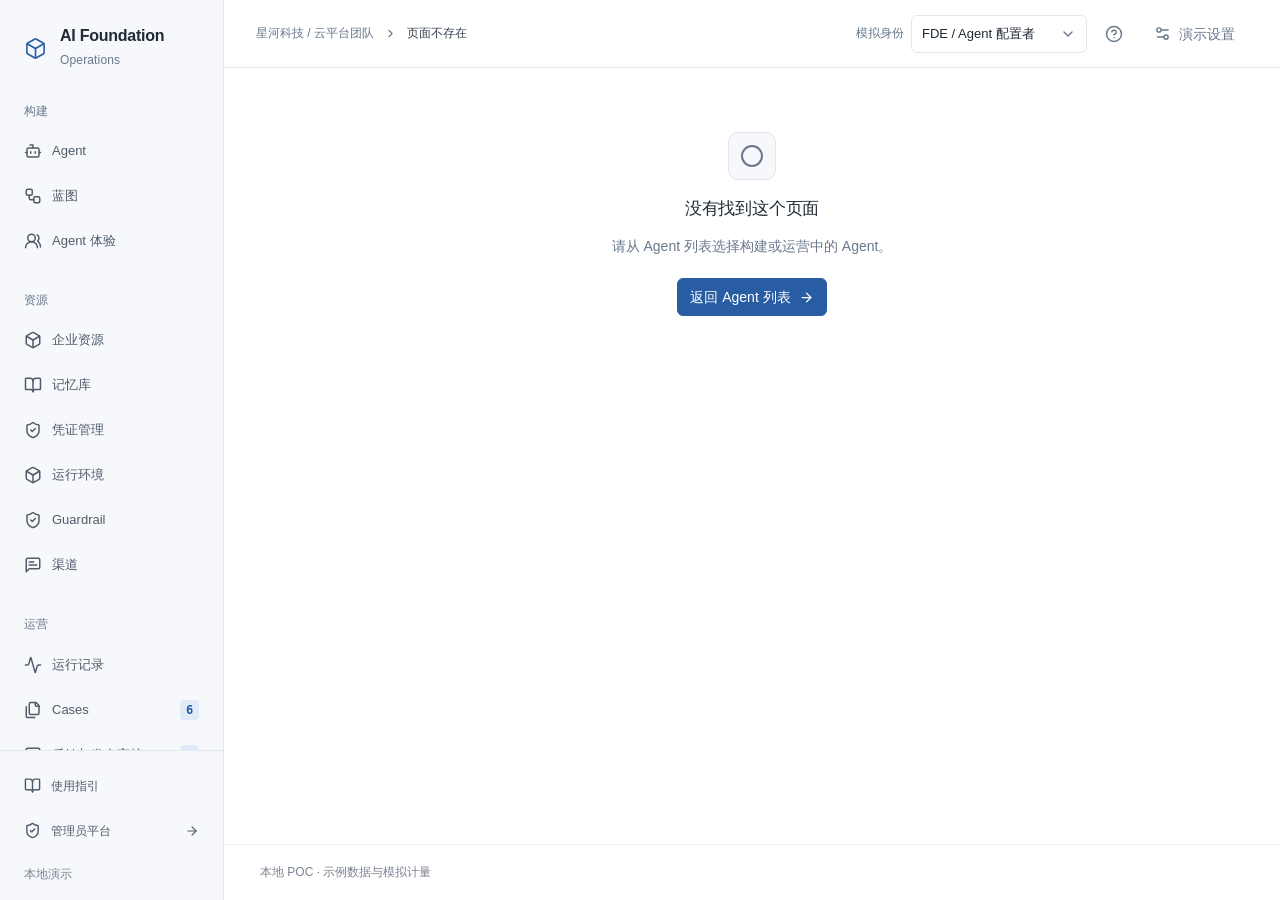
==== commit 9c1f83c4: "deploy: update AI Foundation demo" ====
--- a/index.html
+++ b/index.html
@@ -7,8 +7,8 @@
     <meta name="description" content="AI Foundation 企业共享底座与应用交付演示。仅使用本地示例数据，不连接真实业务系统。" />
     <link rel="icon" type="image/svg+xml" href="data:image/svg+xml,%3Csvg xmlns='http://www.w3.org/2000/svg' viewBox='0 0 32 32'%3E%3Crect width='32' height='32' rx='8' fill='%2317191c'/%3E%3Cpath d='M9 23V9h14M9 16h11M16 9v14' fill='none' stroke='white' stroke-width='2'/%3E%3C/svg%3E" />
     <title>AI Foundation · 平台概览</title>
-    <script type="module" crossorigin src="/assets/index-CFgVIaRW.js"></script>
-    <link rel="stylesheet" crossorigin href="/assets/index-m3Vl19DH.css">
+    <script type="module" crossorigin src="/assets/index-DGRViSR6.js"></script>
+    <link rel="stylesheet" crossorigin href="/assets/index-DoR9cfxn.css">
   <script>
 (() => {
   const url = new URL(location.href);
--- a/assets/index-DoR9cfxn.css
+++ b/assets/index-DoR9cfxn.css
@@ -0,0 +1 @@
+@charset "UTF-8";.native-select{position:relative;width:100%;min-width:0;--select-border: var(--agent-border, var(--border, #e2e7ef));--select-accent: var(--agent-blue, var(--accent, #285da4));--select-height: 38px;--select-font-size: 14px}.native-select-display{display:flex;align-items:center;justify-content:space-between;gap:12px;min-height:var(--select-height);padding:7px 10px;border:1px solid var(--select-border);border-radius:6px;background:#fff;color:var(--agent-ink, var(--text, #202936));font-size:var(--select-font-size);line-height:22px;transition:border-color .12s,box-shadow .12s}.native-select-label{min-width:0;overflow:hidden;text-overflow:ellipsis;white-space:nowrap}.native-select-display>svg{flex-shrink:0;color:#68788b}.native-select:hover:not(.native-select-disabled) .native-select-display{border-color:#9cabbd}.native-select-open .native-select-display{border-color:var(--select-accent)}.native-select:has(>select:focus-visible) .native-select-display{border-color:var(--select-accent);outline:2px solid var(--select-accent);outline-offset:2px}.native-select>select.native-select-control{position:absolute;inset:0;z-index:1;width:100%;max-width:none;height:100%;min-height:0;margin:0;opacity:0;cursor:pointer}.native-select-disabled .native-select-display{color:#68788b;background:#f6f8fb}.native-select-disabled>select.native-select-control{cursor:not-allowed}.field-invalid .native-select-display,.native-select:has(>select[aria-invalid=true]) .native-select-display{border-color:var(--danger, #a44343)}.native-select-menu{position:fixed;z-index:100;box-sizing:border-box;padding:5px;overflow-y:auto;overscroll-behavior:contain;scrollbar-width:thin;border:1px solid #e2e7ef;border-radius:9px;background:#fff;color:#202936;box-shadow:0 8px 28px #19263924,0 2px 5px #1926390d;font-size:14px;line-height:22px}.native-select-option{display:flex;align-items:center;justify-content:space-between;gap:12px;min-height:36px;padding:7px 10px;border-radius:5px;cursor:pointer}.native-select-option>span{min-width:0;overflow-wrap:anywhere}.native-select-option>svg{flex-shrink:0;color:#285da4}.native-select-option[aria-selected=true]{color:#205a9f;font-weight:500}.native-select-option-active:not([aria-disabled=true]){background:#edf3fb}.native-select-option[aria-disabled=true]{color:#8b95a3;cursor:not-allowed}.native-select-group{padding:9px 10px 4px;color:#68788b;font-size:12px}@media(max-width:700px){.native-select{--select-height: 40px;--select-font-size: 16px}.native-select-option{min-height:40px}}@media(prefers-reduced-motion:reduce){.native-select-display{transition:none}}@media(forced-colors:active){.native-select-display,.native-select-menu{border-color:ButtonText}.native-select-option-active:not([aria-disabled=true]){outline:1px solid Highlight}.native-select-option[aria-selected=true]>svg{color:Highlight}}.agent-enterprise-config{min-width:0;display:grid;gap:20px;padding-top:20px;margin-top:4px;border-top:1px solid var(--agent-border, #dce3ef)}.agent-enterprise-option-choice{display:flex;align-items:flex-start;gap:12px}.agent-enterprise-option-choice>span{flex:1;min-width:0}.agent-enterprise-option-choice strong,.agent-enterprise-option-choice small{display:block;overflow-wrap:anywhere}.agent-enterprise-option-choice small{color:var(--agent-muted, #718098);margin-top:4px;font-size:12px;line-height:20px}.agent-enterprise-option-choice .button{flex-shrink:0}.agent-enterprise-heading,.agent-enterprise-group-heading{display:flex;align-items:flex-start;justify-content:space-between;gap:12px}.agent-enterprise-heading .text-link{flex-shrink:0;font-size:12px;min-height:32px}.agent-enterprise-group{min-width:0;scroll-margin-top:90px}.agent-enterprise-group-heading{align-items:center;margin-bottom:6px}.agent-enterprise-group h4{font-size:14px;line-height:23px;margin:0}.agent-enterprise-group-heading>span{color:var(--agent-muted, #718098);font-size:12px}.agent-enterprise-empty{color:var(--agent-muted, #718098);font-size:13px;padding:12px 0 4px}.agent-enterprise-selected{padding:0;margin:12px 0;list-style:none;display:grid;gap:10px}.agent-enterprise-selected>li{padding:12px;border:1px solid var(--agent-border, #dce3ef);border-radius:7px;background:#f6f8fb;min-width:0}.agent-enterprise-reference-heading{display:flex;align-items:flex-start;gap:10px}.agent-enterprise-reference-heading>div{flex:1;min-width:0}.agent-enterprise-reference-heading strong,.agent-enterprise-reference-heading span{display:block;overflow-wrap:anywhere}.agent-enterprise-reference-heading strong{font-size:13px;line-height:22px}.agent-enterprise-reference-heading>div>span{color:var(--agent-muted, #718098);font-size:12px;line-height:21px;margin-top:2px}.agent-enterprise-reference-heading .button{flex-shrink:0;min-height:32px}.agent-enterprise-selected .field-help{margin-top:8px}.agent-enterprise-details{margin-top:8px;font-size:12px;line-height:22px}.agent-enterprise-details>summary,.agent-enterprise-picker>summary{cursor:pointer;color:var(--agent-blue, #235594);width:fit-content}.agent-enterprise-details>summary:focus-visible,.agent-enterprise-picker>summary:focus-visible{outline:2px solid var(--agent-blue, #235594);outline-offset:3px;border-radius:3px}.agent-enterprise-details dl{margin:10px 0 0;display:grid;gap:8px}.agent-enterprise-details dl>div{display:grid;grid-template-columns:76px minmax(0,1fr);gap:10px}.agent-enterprise-details dt{color:var(--agent-muted, #718098)}.agent-enterprise-details dd{margin:0;white-space:pre-wrap;overflow-wrap:anywhere}.agent-enterprise-details pre{white-space:pre-wrap;overflow-wrap:anywhere;margin:0;font:inherit}.agent-enterprise-details ul{padding-left:18px}.agent-enterprise-picker{margin-top:12px;padding:12px;border:1px solid var(--agent-border, #dce3ef);border-radius:7px}.agent-enterprise-picker>summary{font-size:13px;line-height:23px}.agent-enterprise-picker fieldset{min-width:0;border:0;padding:0;margin:12px 0 0;display:grid;gap:12px}.agent-enterprise-option{min-width:0;padding-top:10px;border-top:1px solid var(--agent-border, #dce3ef)}.agent-enterprise-option label{display:flex;align-items:flex-start;gap:10px;cursor:pointer}.agent-enterprise-option input{flex:0 0 auto;margin-top:4px;accent-color:var(--agent-blue, #235594)}.agent-enterprise-option strong{display:block;font-size:13px;line-height:22px}.agent-enterprise-option small{display:block;color:var(--agent-muted, #718098);font-size:12px;line-height:21px;overflow-wrap:anywhere}.agent-enterprise-option .agent-enterprise-details{margin-left:24px}.agent-publication-reference{color:var(--agent-muted, #718098);font-size:12px;line-height:21px}.agent-publication-reference-list{padding-left:18px;margin:12px 0;display:grid;gap:8px;font-size:13px;line-height:22px}.agent-publication-reference-list .badge{margin-left:8px}.agent-publication-guidance{margin-top:12px;display:flex;flex-wrap:wrap;gap:12px;align-items:center}.agent-publication-guidance>p{flex:1;min-width:200px}.agent-publication-summary-line+.agent-publication-summary-line{margin-top:5px}@media(max-width:600px){.agent-enterprise-heading,.agent-enterprise-reference-heading{flex-wrap:wrap}.agent-enterprise-reference-heading>div{min-width:140px}.agent-enterprise-details dl>div{grid-template-columns:1fr;gap:2px}.agent-publication-guidance .button{width:100%}}.agent-runtime-config{display:grid;gap:16px;margin-top:18px;padding-top:18px;border-top:1px solid var(--agent-border);min-width:0}.agent-creation-details{min-width:0;border-top:1px solid var(--agent-border);padding-top:12px}.agent-creation-details>summary{cursor:pointer;color:var(--agent-muted);font-size:13px;padding:4px 0}.agent-creation-details[open]>summary{margin-bottom:12px}.agent-creation-details>.agent-capability-summary{margin-top:12px}.agent-capability-summary{min-width:0}.agent-capability-summary dl{display:grid;gap:12px;margin:0}.agent-capability-summary dl>div{display:grid;grid-template-columns:48px minmax(0,1fr);gap:12px;align-items:start}.agent-capability-summary dt{padding-top:4px;color:var(--agent-muted);font-size:12px;line-height:20px}.agent-capability-summary dd{display:flex;gap:6px;flex-wrap:wrap;min-width:0;margin:0}.agent-capability-chip{display:inline-flex;padding:3px 9px;border:1px solid var(--agent-border);border-radius:5px;background:var(--surface-subtle);font-size:12px;line-height:20px;overflow-wrap:anywhere}.agent-capability-empty{padding-top:4px;color:var(--agent-muted);font-size:12px;line-height:20px}.agent-runtime-options{display:grid;gap:10px;min-width:0;padding:0;border:0;margin:0}.agent-runtime-options legend{padding:0;margin-bottom:8px;font-size:13px;font-weight:600}.agent-mcp-options{display:grid;gap:10px}.agent-mcp-options label,.agent-tool-options label{display:flex;align-items:flex-start;gap:8px;min-width:0;font-size:13px;line-height:20px}.agent-runtime-options input{flex:0 0 auto;margin-top:3px;accent-color:var(--accent)}.agent-mcp-options strong{font-size:13px;font-weight:500}.agent-mcp-options small{display:block;color:var(--agent-muted);font-size:12px;overflow-wrap:anywhere}.agent-tool-options{display:grid;grid-template-columns:repeat(4,minmax(0,1fr));gap:10px}.agent-tool-options span{overflow-wrap:anywhere}.agent-runtime-environment{display:flex;gap:12px;align-items:flex-start}.agent-runtime-environment .field{flex:1;min-width:0}.agent-runtime-manage{flex-shrink:0;margin-top:25px;min-height:32px;display:inline-flex;align-items:center}.agent-runtime-readonly{min-width:0;margin:0;padding:0;border:0}.agent-publication-options{display:grid;gap:12px;padding:0;border:0;margin:0}.agent-publication-options legend{margin-bottom:12px;font-size:13px;font-weight:600}.agent-publication-options label{display:flex;align-items:flex-start;gap:10px;font-size:13px}.agent-publication-options input{margin-top:3px;accent-color:var(--accent)}.agent-publication-options small{display:block;margin-top:3px;color:var(--agent-muted);font-size:12px}@media(max-width:600px){.agent-tool-options{grid-template-columns:repeat(2,minmax(0,1fr))}.agent-runtime-environment{flex-direction:column}.agent-runtime-environment .field{width:100%}.agent-runtime-manage{margin-top:0}}.agent-detail .breadcrumbs{margin-bottom:12px}.agent-detail .page-header{margin-bottom:14px}.editor-version-line{display:flex;gap:6px 18px;align-items:center;flex-wrap:wrap;margin-bottom:16px;padding:9px 12px;border:1px solid var(--agent-border);border-radius:6px;background:var(--surface-subtle);color:var(--agent-muted);font-size:12px;line-height:20px}.editor-version-line .text-link{margin-left:auto;font-size:12px}.editor-config-layout{display:grid;grid-template-columns:minmax(0,1fr) 325px;gap:32px;margin-top:27px;align-items:start}.editor-section-heading{display:flex;align-items:flex-start;justify-content:space-between;gap:16px;margin-bottom:16px}.editor-section-heading h2,.editor-version-history h2{font-size:18px;font-weight:600;line-height:27px}.editor-section-heading p{margin-top:7px;font-size:13px;line-height:23px;color:var(--agent-muted)}.editor-section-heading .button{flex-shrink:0;font-size:12px}.editor-basics{display:grid;grid-template-columns:1fr;gap:16px;margin-bottom:20px}.editor-instructions .field-label,.editor-instructions input{font-size:14px}.editor-instruction-input{min-height:190px;line-height:1.8;font-size:14px;padding:16px;resize:vertical;background:#fcfdff}.editor-instructions-label{margin-left:5px;color:var(--agent-muted);font-size:12px;font-weight:400}.editor-template-note,.editor-work-source{padding:12px 14px;border:1px solid #dde6f1;border-radius:7px;background:#f4f7fb;color:#52677f;font-size:13px;line-height:22px;overflow-wrap:anywhere}.editor-work-source{margin-bottom:18px}.editor-work-source details{margin-top:8px}.editor-work-source summary{cursor:pointer;color:var(--agent-blue);width:fit-content}.editor-work-source details p{margin-top:8px;white-space:pre-wrap}.editor-work-source summary:focus-visible{outline:2px solid var(--agent-blue);outline-offset:3px;border-radius:3px}.editor-work-comparison{margin:0;padding:14px 16px;font:inherit;font-size:13px;line-height:24px;white-space:pre-wrap;overflow-wrap:anywhere;color:var(--agent-ink)}.editor-blueprint-requirements .editor-work-comparison{margin-top:10px;padding:13px;border:1px solid var(--agent-border);border-radius:6px;background:#f6f8fb}.editor-work-preview{font-size:14px;line-height:1.8;resize:vertical}.editor-work-confirm{display:flex;align-items:flex-start;gap:10px;padding:12px 14px;border:1px solid #dce6f2;border-radius:7px;background:#f0f5fb;color:var(--agent-ink);font-size:13px;line-height:23px}.editor-work-confirm input{flex-shrink:0;width:17px;height:17px;margin-top:3px}.editor-instruction-tip{display:flex;gap:8px;margin-top:16px;color:var(--agent-muted);font-size:12px;line-height:1.8}.editor-instruction-tip svg{color:#6d83a1;flex-shrink:0;margin-top:2px}.editor-resources{padding-left:27px;border-left:1px solid var(--agent-border)}.editor-resources>.editor-section-heading{margin-bottom:18px}.editor-resource-group{padding:14px 0;border-top:1px solid var(--agent-border)}.editor-resource-heading{display:flex;align-items:center;gap:8px}.editor-resource-heading h3{font-size:14px;font-weight:600}.editor-resource-heading>svg{color:#617b9a}.editor-resource-heading>span{font-size:12px;color:var(--agent-muted)}.editor-resource-heading .button{margin-left:auto;width:34px;min-height:34px}.editor-resource-group>p{font-size:12px;color:var(--agent-muted);margin:5px 0 12px}.editor-resource-group ul{list-style:none}.editor-resource-group li{display:flex;align-items:flex-start;gap:8px;padding:10px 12px;border:1px solid #e2e7ef;border-radius:6px;background:#f6f8fb}.editor-resource-group li+li{margin-top:8px}.editor-resource-group li>div{min-width:0;flex:1}.editor-resource-group li strong{display:block;font-size:14px;font-weight:500;line-height:22px}.editor-resource-group li small{display:block;margin-top:3px;color:var(--agent-muted);font-size:12px}.editor-resource-group li .button{width:32px;min-height:32px;padding:0}.editor-skill-customize{display:block;margin-top:6px;padding:0;font-size:12px;color:var(--agent-blue);text-align:left;min-height:28px;line-height:20px}.editor-skill-customize:disabled{opacity:.6}.editor-resource-empty{display:flex;gap:6px;align-items:center;justify-content:center;width:100%;padding:13px;border:1px dashed #d5dfec;border-radius:6px;font-size:12px;color:var(--agent-muted)}.editor-resource-empty:hover{color:var(--agent-blue);border-color:#9bb9dc}.editor-resources>.text-link{font-size:12px}.editor-savebar{position:sticky;bottom:0;z-index:5;display:flex;justify-content:space-between;gap:15px;align-items:center;margin-top:28px;padding:17px 0;border-top:1px solid var(--agent-border);background:#fff}.editor-savebar>span{font-size:12px;line-height:1.8;color:var(--agent-muted)}.editor-savebar .button{font-size:12px}.editor-conflict{display:flex;align-items:center;gap:14px;padding:14px;background:#fff7e9;border:1px solid #efdbb8;font-size:12px;line-height:1.8;margin:18px 0;border-radius:7px}.editor-tab-content{padding-top:28px}.editor-evaluation-summary{display:flex;align-items:center;justify-content:space-between;gap:16px;padding:12px 16px;border:1px solid var(--agent-border);border-radius:6px;margin:16px 0;background:#f9fbfe}.editor-evaluation-summary>div{display:flex;flex-wrap:wrap;align-items:center;gap:14px}.editor-evaluation-summary strong{font-size:14px}.editor-evaluation-summary span:not(.badge){font-size:12px;color:var(--agent-muted)}.editor-evaluation-summary .field{width:240px;max-width:100%;flex-shrink:0}.editor-evaluation-summary .field-label,.editor-evaluation-summary select{font-size:12px}.editor-evaluation-list{border:1px solid var(--agent-border);border-radius:8px;overflow:hidden}.editor-evaluation-list details{padding:17px 20px}.editor-evaluation-list details+details{border-top:1px solid var(--agent-border)}.editor-evaluation-list summary{display:flex;flex-wrap:wrap;gap:11px;align-items:center;cursor:pointer;font-size:14px;line-height:23px}.editor-evaluation-list summary strong{min-width:0;overflow-wrap:anywhere;font-weight:500}.editor-evaluation-list summary .badge{margin-left:auto;font-size:12px}.editor-check-pass{color:#2e8569;display:flex}.editor-check-fail{color:#be4d4d;display:flex}.editor-regression-label{color:var(--agent-muted);font-size:12px}.editor-evaluation-list dl{padding:18px 0 0 26px}.editor-evaluation-list dl>div{display:grid;grid-template-columns:75px minmax(0,1fr);gap:12px;font-size:14px;line-height:1.85}.editor-evaluation-list dl>div+div{margin-top:10px}.editor-evaluation-list dt{color:var(--agent-muted)}.editor-evaluation-list dd{margin:0;white-space:pre-wrap;overflow-wrap:anywhere}.editor-evaluation-list details>.text-link{margin:12px 0 0 26px}.editor-release-track{list-style:none;display:grid;grid-template-columns:repeat(3,minmax(0,1fr));margin:26px 0;border:1px solid var(--agent-border);border-radius:9px}.editor-release-track>li{display:flex;gap:13px;padding:25px 22px}.editor-release-track>li+li{border-left:1px solid var(--agent-border)}.editor-release-track>li>span{display:grid;place-items:center;width:27px;height:27px;border-radius:50%;background:#edf1f6;color:#7c8ba0;font-size:12px;flex-shrink:0}.editor-release-track>li>.editor-stage-complete{background:#e8f4ee;color:#2f7b62}.editor-release-track h3{font-size:15px}.editor-release-track p{font-size:13px;color:var(--agent-muted);line-height:23px;min-height:46px;margin:8px 0 13px;overflow-wrap:anywhere}.editor-role-guide{display:flex;gap:12px;padding:16px;background:#f5f8fe;border:1px solid #dce7f5;border-radius:8px;margin-bottom:26px}.editor-role-guide p{font-size:13px;line-height:23px;color:#52677f}.editor-role-guide svg{color:#6a83a2;flex-shrink:0;margin-top:3px}.editor-channels{display:grid;grid-template-columns:repeat(3,minmax(0,1fr));gap:22px}.editor-channels a{display:flex;gap:12px;align-items:center;padding:7px 0}.editor-channels a>div{flex:1}.editor-channels a>svg{color:#6b83a1}.editor-channels strong{font-size:14px;font-weight:500}.editor-channels span{display:block;margin-top:4px;font-size:12px;color:var(--agent-muted)}.editor-channels a:hover strong{color:var(--agent-blue)}.editor-version-history{margin-top:30px}.editor-version-history>h2{margin-bottom:18px}.editor-history-list{border:1px solid var(--agent-border);border-radius:7px}.editor-history-list>button{display:flex;flex-wrap:wrap;gap:18px;align-items:center;width:100%;padding:17px 20px;text-align:left}.editor-history-list>button+button{border-top:1px solid var(--agent-border)}.editor-history-list>button:hover{background:#f7faff}.editor-history-list strong{font-size:14px;font-weight:600}.editor-history-list span:not(.badge){font-size:12px;color:var(--agent-muted)}.editor-history-list .badge{margin-left:auto}.editor-usage-metrics{display:grid;grid-template-columns:repeat(4,minmax(0,1fr));border-block:1px solid var(--agent-border)}.editor-usage-metrics>div{padding:24px 20px}.editor-usage-metrics>div:first-child{padding-left:0}.editor-usage-metrics>div+div{border-left:1px solid var(--agent-border)}.editor-usage-metrics dt{font-size:12px;color:var(--agent-muted)}.editor-usage-metrics dd{margin:7px 0 0;font-size:30px;font-weight:600;font-variant-numeric:tabular-nums;line-height:38px}.editor-usage-links{display:flex;gap:22px;flex-wrap:wrap;padding:20px 0 25px;font-size:12px}.editor-recent-requests>a{display:flex;align-items:center;gap:16px;padding:16px 0}.editor-recent-requests>a+a{border-top:1px solid var(--agent-border)}.editor-recent-requests>a>div{flex:1;min-width:0}.editor-recent-requests strong{display:block;font-size:14px;font-weight:500;overflow-wrap:anywhere;line-height:23px}.editor-recent-requests span:not(.badge){display:block;margin-top:6px;font-size:12px;color:var(--agent-muted)}.editor-recent-requests>a:hover strong{color:var(--agent-blue)}.editor-resource-options>div{border:1px solid #e2e7ef;border-radius:8px;padding:17px}.editor-resource-options>div+div{margin-top:12px}.editor-resource-options label{display:flex;gap:12px;align-items:flex-start;cursor:pointer}.editor-resource-options label input{margin-top:3px;width:15px}.editor-resource-options label>span{flex:1;min-width:0}.editor-resource-options strong{display:flex;align-items:center;justify-content:space-between;gap:10px;font-size:14px;font-weight:500}.editor-resource-options small{font-size:12px;color:#68788b;font-weight:400}.editor-resource-options p{font-size:13px;line-height:23px;margin:7px 0 0;color:#68788b}.editor-resource-options details{margin:10px 0 0 27px}.editor-resource-options summary{font-size:12px;cursor:pointer;color:#42648c}.editor-resource-options details small{display:block;margin-top:8px}.editor-frozen-copy{padding:15px;border:1px solid #e2e7ef;border-radius:7px;background:#f6f8fb;font-size:14px;line-height:25px;margin-top:12px;white-space:pre-wrap}.editor-frozen-details>div{display:grid;grid-template-columns:100px minmax(0,1fr);gap:14px;padding:14px 0;font-size:14px;line-height:25px}.editor-frozen-details>div+div{border-top:1px solid #e4e8ef}.editor-frozen-details dt{color:#68788b}.editor-frozen-details dd{margin:0;white-space:pre-wrap;overflow-wrap:anywhere}.editor-publish-confirm{display:flex;align-items:flex-start;gap:10px;font-size:14px;line-height:24px;padding:15px;background:#f0f5fb;border-radius:7px}.editor-publish-confirm input{width:16px;margin-top:3px}@media(max-width:1200px){.editor-config-layout{grid-template-columns:minmax(0,1fr) 280px;gap:22px}.editor-resources{padding-left:21px}.editor-evaluation-summary{flex-wrap:wrap}.editor-release-track>li{padding:23px 17px}}@media(max-width:800px){.editor-config-layout{grid-template-columns:1fr}.editor-resources{border-left:0;padding-left:0;border-top:1px solid var(--agent-border);padding-top:23px}.editor-release-track{grid-template-columns:1fr}.editor-release-track>li+li{border-left:0;border-top:1px solid var(--agent-border)}.editor-release-track p{min-height:0;font-size:13px;line-height:23px}.editor-savebar{flex-wrap:wrap}.editor-channels{grid-template-columns:1fr;gap:15px}}@media(max-width:600px){.editor-version-line{gap:7px 14px}.editor-version-line .text-link{margin-left:0}.editor-section-heading{flex-wrap:wrap;gap:12px}.editor-section-heading .button{margin-left:0}.editor-savebar .button-group{flex-wrap:wrap}.editor-evaluation-summary{padding:17px}.editor-evaluation-summary .field{width:100%}.editor-evaluation-list details{padding:16px 13px}.editor-evaluation-list dl{padding-left:0}.editor-evaluation-list dl>div{grid-template-columns:1fr;gap:4px;font-size:14px}.editor-regression-label{display:none}.editor-history-list>button{flex-wrap:wrap;gap:8px 14px}.editor-usage-metrics{grid-template-columns:repeat(2,minmax(0,1fr))}.editor-usage-metrics>div{padding:19px 15px}.editor-usage-metrics>div:nth-child(odd){border-left:0;padding-left:0}.editor-usage-metrics>div:nth-child(n+3){border-top:1px solid var(--agent-border)}.editor-usage-metrics dd{font-size:30px;line-height:38px}.editor-frozen-details>div{grid-template-columns:1fr;gap:3px;font-size:14px;line-height:25px}.editor-recent-requests{font-size:12px}.editor-recent-requests>a{gap:8px;flex-wrap:wrap}.editor-recent-requests>a>div{min-width:100%}}.editor-config-layout{gap:32px;margin-top:28px}.editor-instructions .field-help{line-height:21px}.editor-resource-group>p{line-height:21px;margin-top:7px}.editor-resource-group li small{line-height:20px}.editor-resource-group li .button{min-width:32px;width:32px;min-height:32px}.editor-resource-heading .button{min-width:34px;width:34px;min-height:34px}.editor-resource-group li strong{overflow-wrap:anywhere}.editor-resource-upgrade,.editor-skill-customize{display:block;width:fit-content;max-width:100%;min-height:32px;margin-top:5px;padding:5px 0;color:var(--agent-blue);font-size:13px;line-height:22px;text-align:left;overflow-wrap:anywhere;border-radius:4px}.editor-resource-upgrade:hover:not(:disabled),.editor-skill-customize:hover:not(:disabled){color:#1f549b;text-decoration:underline;text-underline-offset:3px}.editor-resource-upgrade:focus-visible,.editor-skill-customize:focus-visible{outline:2px solid var(--agent-blue);outline-offset:3px}.editor-resource-upgrade:disabled,.editor-skill-customize:disabled{color:var(--agent-muted);opacity:.6;cursor:not-allowed}.editor-resource-empty:disabled{cursor:not-allowed;opacity:.6}.editor-resource-links{display:flex;flex-wrap:wrap;gap:6px 20px;padding-top:16px;border-top:1px solid var(--agent-border)}.editor-resource-links .text-link{min-height:34px;font-size:13px;line-height:22px}.editor-resource-links .text-link>svg{flex-shrink:0}.editor-shared-skill{min-width:0;margin-top:12px;border:1px solid var(--agent-border);border-radius:8px;background:#fff}.editor-shared-skill>summary{padding:13px 16px;color:#42648c;font-size:13px;line-height:23px;cursor:pointer;border-radius:7px}.editor-shared-skill>summary:hover{background:#f6f8fb;color:var(--agent-blue)}.editor-shared-skill>summary:focus-visible{outline:2px solid var(--agent-blue);outline-offset:-3px}.editor-shared-skill[open]>summary{border-bottom:1px solid var(--agent-border);border-radius:7px 7px 0 0;background:#f6f8fb}.editor-shared-skill>.resource-guide{padding:18px 16px}.agent-drawer .resource-guide{color:var(--agent-ink);font-size:14px;line-height:24px}.agent-drawer .resource-guide h3{font-size:15px;line-height:24px}.agent-drawer .resource-guide h4{font-size:14px;line-height:23px}.agent-drawer .resource-guide-inputs small{font-size:12px;line-height:20px}.agent-drawer .resource-guide-table-scroll{overscroll-behavior-x:contain;scrollbar-width:thin}.agent-drawer .resource-guide-example>summary{min-height:28px;font-size:13px;line-height:22px}.editor-skill-customize:hover:not(:disabled){text-decoration:underline;text-underline-offset:3px}.editor-history-list>button{min-height:54px;padding-block:12px}.editor-history-list>button:focus-visible{outline-offset:-3px}.editor-savebar{padding-block:16px}.editor-savebar>span{font-size:12px;line-height:21px}.editor-resource-options label input{flex-shrink:0;width:18px;height:18px}.editor-resource-options details{margin-top:14px}@media(max-width:800px){.editor-config-layout{gap:28px}.editor-usage-metrics dd{font-size:27px;line-height:35px}.editor-savebar{padding-bottom:max(14px,env(safe-area-inset-bottom))}}@media(max-width:600px){.agent-create-drawer .agent-drawer-actions,.agent-blueprint-drawer .agent-drawer-actions{align-items:stretch}.agent-create-drawer .agent-drawer-actions>.button-group,.agent-blueprint-drawer .agent-drawer-actions>.button-group{width:100%;margin-left:0}.agent-create-drawer .drawer-footer .button-primary,.agent-blueprint-drawer .drawer-footer .button-primary,.editor-work-generator .drawer-footer .button-primary{flex:2;white-space:nowrap}.editor-work-comparison{padding:12px}.editor-instruction-input{min-height:200px}.editor-savebar{gap:10px}.editor-savebar .button-group{width:100%}.editor-savebar .button-group .button{flex:1;min-height:44px}.editor-usage-metrics dd{font-size:26px;line-height:34px}.editor-resource-options strong{flex-wrap:wrap}.editor-resource-upgrade,.editor-skill-customize{min-height:40px;padding-block:9px}.editor-resource-links{flex-direction:column;align-items:flex-start;gap:4px;padding-top:12px}.editor-resource-links .text-link{min-height:40px}.editor-shared-skill>summary{padding:12px}.editor-shared-skill>.resource-guide{padding:16px 12px}.editor-resource-options details{margin-left:0}}.agent-config-controls{display:grid;gap:16px;margin-top:20px;padding-top:18px;border-top:1px solid var(--agent-border)}.agent-config-control-heading h3,.agent-config-optimization h3{font-size:16px;line-height:25px;font-weight:600}.agent-config-control-heading p,.agent-config-control-help{margin-top:6px;color:var(--agent-muted);font-size:13px;line-height:23px}.agent-config-controls>.field{max-width:360px}.agent-config-channel-controls{min-width:0;margin:0;padding:0;border:0}.agent-config-channel-controls legend{margin-bottom:2px;padding:0;font-size:14px;line-height:22px;font-weight:600}.agent-config-channel-controls>p{margin-bottom:12px}.agent-config-channel-control{display:flex;align-items:center;justify-content:space-between;gap:20px;min-height:59px;padding:9px 0;border-bottom:1px solid var(--agent-border)}.agent-config-channel-control:first-of-type{border-top:1px solid var(--agent-border)}.agent-config-channel-control strong{font-size:14px;line-height:23px;font-weight:500}.agent-config-channel-control>.native-select{flex-shrink:0;width:112px}.agent-config-optimization{margin-top:18px;padding:12px 14px;border:1px solid var(--agent-border);border-radius:6px;background:#f6f8fb}.agent-config-optimization-heading{display:flex;align-items:center;justify-content:space-between;gap:16px}.agent-config-optimization>p{margin-top:6px;color:var(--agent-muted);font-size:13px;line-height:22px}.agent-config-optimization-link{min-height:32px;margin-top:8px;font-size:13px;line-height:22px}.agent-config-switch{display:inline-flex;align-items:center;gap:8px;min-height:36px;padding:3px;border-radius:5px;font-size:13px;line-height:22px;white-space:nowrap}.agent-config-switch-track{display:block;width:36px;height:22px;padding:3px;border-radius:12px;background:#8693a4;transition:background-color .12s}.agent-config-switch-track>span{display:block;width:16px;height:16px;border-radius:50%;background:#fff;transform:translate(0);transition:transform .12s}.agent-config-switch[aria-checked=true] .agent-config-switch-track{background:var(--agent-blue)}.agent-config-switch[aria-checked=true] .agent-config-switch-track>span{transform:translate(14px)}.agent-config-switch:hover:not(:disabled){background:#edf3fb}.agent-config-switch:focus-visible{outline:2px solid var(--agent-blue);outline-offset:3px}.agent-config-switch:disabled{opacity:.55;cursor:not-allowed}.agent-config-channel-summary{display:flex;flex-wrap:wrap;gap:8px 20px;list-style:none;margin:0;padding:0}.agent-config-channel-summary>li{display:inline-flex;gap:8px;align-items:baseline;font-size:13px;line-height:23px}.agent-config-channel-summary strong{font-size:12px;font-weight:500}.agent-config-channel-allowed{color:var(--agent-blue)}.agent-config-channel-denied{color:var(--agent-muted)}.agent-config-entry-list>.agent-config-entry{display:flex;align-items:center;gap:12px;min-width:0;min-height:70px;padding:10px 0}.agent-config-entry-list>.agent-config-entry>svg{flex-shrink:0}.agent-config-entry-list>.agent-config-entry>div{flex:1;min-width:0}.agent-config-entry-unavailable{color:var(--agent-muted)}.agent-config-entry-unavailable strong{font-size:14px;line-height:23px;font-weight:500}.agent-config-entry-unavailable>div>span{display:block;margin-top:4px;color:var(--agent-muted);font-size:12px;line-height:21px}.agent-config-unavailable-note{display:block;margin-top:10px;color:var(--agent-muted);font-size:12px;line-height:21px}@media(max-width:600px){.agent-config-controls{margin-top:22px;padding-top:20px;gap:18px}.agent-config-controls>.field{max-width:none}.agent-config-channel-control>.native-select{width:106px}.agent-config-optimization{padding:14px}.agent-config-optimization-heading{gap:12px;flex-wrap:wrap}.agent-config-switch{min-height:44px}.agent-config-channel-summary{flex-direction:column;gap:6px}.agent-config-entry-list>.agent-config-entry{min-height:64px}}@media(prefers-reduced-motion:reduce){.agent-config-switch-track,.agent-config-switch-track>span{transition:none}}.resource-guide{display:grid;gap:20px;min-width:0;color:var(--admin-ink, var(--text));font-size:14px;line-height:1.7;overflow-wrap:anywhere}.resource-guide>section{min-width:0}.resource-guide h3{margin:0 0 12px;font-size:14px;line-height:1.5}.resource-guide h4{margin:0 0 4px;font-size:13px;line-height:1.6}.resource-guide ul{margin:10px 0 0;padding-left:20px}.resource-guide li+li{margin-top:8px}.resource-guide-notice{padding:14px 16px;border-left:3px solid var(--admin-blue, var(--accent));background:var(--admin-blue-soft, var(--surface-subtle))}.resource-guide-notice strong{display:block;margin-bottom:4px}.resource-guide-notice p+p{margin-top:8px}.resource-guide-table-scroll{max-width:100%;overflow-x:auto;border:1px solid var(--admin-line, var(--border));border-radius:6px}.resource-guide-inputs{width:100%;min-width:420px;border-collapse:collapse;text-align:left}.resource-guide-inputs th,.resource-guide-inputs td{padding:11px 12px;vertical-align:top;border-bottom:1px solid var(--admin-line, var(--border))}.resource-guide-inputs thead th{background:var(--admin-soft, var(--surface-subtle));font-weight:500}.resource-guide-inputs tbody th{width:27%;font-weight:500}.resource-guide-inputs tbody td:nth-child(2){width:48px;white-space:nowrap}.resource-guide-inputs tbody tr:last-child>*{border-bottom:0}.resource-guide-inputs small{display:block;margin-top:4px;color:var(--admin-muted, var(--muted));font-size:12px;line-height:20px}.resource-guide-steps{display:grid;gap:14px;margin:0;padding-left:22px}.resource-guide-output{padding:12px 14px;border:1px solid var(--admin-line, var(--border));border-radius:6px}.resource-guide-example-note,.resource-guide-source-note,.resource-guide-sources p{color:var(--admin-muted, var(--muted));font-size:12px}.resource-guide-examples{display:grid;gap:10px;margin-top:12px}.resource-guide-example{min-width:0;padding:12px 14px;border:1px solid var(--admin-line, var(--border));border-radius:6px}.resource-guide-example summary{cursor:pointer;font-weight:500}.resource-guide-example pre{max-height:360px;margin:12px 0 0;padding:14px;overflow:auto;background:var(--admin-soft, var(--surface-subtle));border-radius:4px;white-space:pre-wrap;tab-size:2;font-size:12px;line-height:1.65}.resource-guide code{font-family:SFMono-Regular,Menlo,Consolas,monospace}.resource-guide ul.resource-guide-sources{list-style:none;padding:0}.resource-guide-sources li{padding-top:12px;border-top:1px solid var(--admin-line, var(--border))}.resource-guide-sources a{color:var(--admin-blue, var(--accent));font-weight:500}.resource-guide-sources a:hover{text-decoration:underline;text-underline-offset:3px}.resource-guide-sources p,.resource-guide-legacy+.resource-guide-legacy{margin-top:6px}.resource-guide summary:focus-visible,.resource-guide a:focus-visible,.resource-history-toggle:focus-within{outline:2px solid var(--admin-blue, var(--accent));outline-offset:4px}.resource-history-toggle{display:inline-flex;align-items:center;gap:8px;color:var(--admin-ink, var(--text));cursor:pointer;font-size:12px}.resource-history-toggle input{width:16px;height:16px;flex-shrink:0}.resource-library .resource-history-note{margin:0 0 14px;color:var(--admin-muted, var(--muted));font-size:12px}@media(max-width:600px){.resource-guide{gap:18px}.resource-guide-inputs{min-width:360px}.resource-guide-inputs th,.resource-guide-inputs td{padding:9px 10px}}.resource-editor-drawer{--admin-ink: #202936;--admin-muted: #68788b;--admin-line: #e2e7ef;--admin-soft: #f6f8fb;--admin-blue: #285da4;--admin-blue-soft: #edf3fb;color:var(--admin-ink);font-size:14px;line-height:1.65}.resource-editor-stack{display:flex;flex-direction:column;gap:16px;min-width:0}.resource-editor-stack p{margin:0}.resource-editor-fields{display:grid;grid-template-columns:repeat(2,minmax(0,1fr));gap:14px 16px}.resource-editor-full{grid-column:1 / -1}.resource-editor-drawer .field-label{font-size:13px;line-height:20px}.resource-editor-drawer .field{gap:5px}.resource-editor-drawer :is(input,select,textarea){font-size:14px}.resource-editor-drawer textarea{resize:vertical;line-height:1.7}.resource-editor-drawer .field-help{font-size:12px;line-height:1.7;margin-top:6px}.resource-editor-drawer .resource-editor-code{font-family:SFMono-Regular,Menlo,Consolas,monospace;font-size:12px;line-height:1.8;tab-size:2}.resource-editor-drawer input[type=file]{padding:10px;max-width:100%}.resource-editor-drawer input[type=file]::file-selector-button{border:1px solid var(--admin-line);padding:6px 10px;border-radius:4px;background:#fff;color:var(--admin-ink);margin-right:12px;cursor:pointer;font:inherit}.resource-editor-drawer .drawer-header h2{font-size:19px;line-height:1.5}.resource-editor-drawer .drawer-header p{font-size:13px}.resource-editor-drawer .drawer-footer .button-group{justify-content:flex-end;flex-wrap:wrap}.resource-editor-drawer .button-primary{background:var(--admin-blue);border-color:var(--admin-blue);color:#fff}.resource-editor-drawer .button-primary:hover:not(:disabled){background:#204d83;border-color:#204d83}.resource-editor-drawer :is(.button,input,select,textarea):focus-visible{outline:2px solid var(--admin-blue);outline-offset:3px}.resource-editor-identity{color:var(--admin-muted);font-size:12px}.resource-editor-callout{margin:0;padding:12px 15px;border:1px solid #d7e3f1;border-left:3px solid var(--admin-blue, #285da4);background:var(--admin-blue-soft, #edf3fb);color:var(--admin-ink, #202936);font-size:13px;line-height:1.75;border-radius:4px}.resource-editor-callout p{margin:0}.resource-editor-callout .button{margin-top:10px}.resource-editor-error{margin:0;padding:12px 15px;border:1px solid #e8c7c0;border-radius:4px;background:#fcf2ef;color:#934032;font-size:13px;line-height:1.7;overflow-wrap:anywhere}.resource-editor-muted{color:var(--admin-muted, #68788b);font-size:12px;line-height:1.75}.resource-editor-section-heading{display:flex;align-items:center;justify-content:space-between;flex-wrap:wrap;gap:10px;margin-bottom:14px}.resource-editor-section-heading h3,.resource-editor-drawer h3{margin:0;font-size:15px;line-height:1.6}.resource-editor-facts{display:grid;gap:10px;margin:0}.resource-editor-facts>div{display:grid;grid-template-columns:90px minmax(0,1fr);gap:16px}.resource-editor-facts dt{color:var(--admin-muted);font-size:12px}.resource-editor-facts dd{margin:0;font-size:13px;overflow-wrap:anywhere;white-space:pre-wrap}.resource-editor-drawer .agent-notice,.resource-library>.agent-notice{display:flex;gap:10px;align-items:flex-start;padding:12px 15px;border:1px solid #cbdccc;background:#f1f7f3;border-radius:4px;color:#276444;font-size:13px;line-height:1.7}.resource-editor-drawer .agent-notice-error,.resource-library>.agent-notice-error{border-color:#e8c7c0;background:#fcf2ef;color:#934032}.resource-library>.agent-notice{margin-bottom:18px}.resource-body-text{margin:0;padding:16px 18px;border:1px solid var(--admin-line, #e2e7ef);background:var(--admin-soft, #f6f8fb);border-radius:5px;white-space:pre-wrap;overflow-wrap:anywhere;font-family:inherit;font-size:14px;line-height:1.85;tab-size:2}.resource-import-preview{display:flex;flex-direction:column;gap:14px;padding-top:18px;border-top:1px solid var(--admin-line)}.resource-import-preview>p{font-size:13px;color:var(--admin-muted)}.resource-import-item{min-width:0;padding:14px 16px;border:1px solid var(--admin-line);border-radius:6px}.resource-import-item>summary{font-size:14px;font-weight:600;cursor:pointer;overflow-wrap:anywhere}.resource-import-item[open]>summary{margin-bottom:16px}.resource-import-item .resource-guide{margin-top:18px}.resource-import-item .resource-guide-notice{padding:10px 12px}.resource-import-item .resource-body-text{padding:12px;max-height:360px;overflow-y:auto}.resource-connection-heading,.resource-detail-status,.resource-row-status{display:flex;align-items:center;flex-wrap:wrap;gap:7px}.resource-connection-stages{display:grid;grid-template-columns:repeat(3,minmax(0,1fr));padding:0;margin:0;list-style:none;border-bottom:1px solid var(--admin-line)}.resource-connection-stages li{display:flex;align-items:center;gap:8px;padding:10px 0 14px;font-size:12px;color:var(--admin-muted)}.resource-connection-stages li>span{display:inline-flex;justify-content:center;align-items:center;width:22px;height:22px;flex-shrink:0;border-radius:50%;background:var(--admin-soft);border:1px solid var(--admin-line);font-size:12px}.resource-connection-stages .resource-stage-current{color:var(--admin-blue);font-weight:600;border-bottom:2px solid var(--admin-blue)}.resource-stage-current>span{color:#fff;background:var(--admin-blue)!important;border-color:var(--admin-blue)!important}.resource-connection-authorization,.resource-connection-agent{display:flex;flex-direction:column;align-items:stretch;gap:14px;padding-top:18px;border-top:1px solid var(--admin-line)}.resource-connection-authorization>.button{align-self:flex-start}.resource-access-entry{padding:16px;border:1px solid var(--admin-line);border-radius:6px;background:var(--admin-soft)}.resource-access-entry>p{margin:0 0 14px;font-size:13px;line-height:1.75;color:var(--admin-muted)}.resource-access-controls{display:flex;align-items:flex-end;gap:18px;flex-wrap:wrap}.resource-access-controls>.field{flex:1;min-width:180px}.resource-access-controls>.resource-link{padding-block:8px}.resource-access-actions{display:flex;flex-direction:column;gap:5px;padding-bottom:3px}.resource-access-actions .badge{margin-left:4px}.resource-reference-actions{display:flex;flex-wrap:wrap;gap:8px 16px}.resource-detail-connection{display:flex;align-items:flex-start;gap:16px;padding:14px 16px;border:1px solid var(--admin-line);border-radius:6px}.resource-detail-connection>div{flex:1;min-width:0}.resource-detail-connection strong{font-size:14px}.resource-detail-connection p{margin:5px 0 0;font-size:12px;line-height:1.8;color:var(--admin-muted)}.resource-row-actions{display:flex;flex-wrap:wrap;align-items:flex-start;gap:4px;min-width:155px}.resource-editor-inline{min-width:0}.resource-editor-inline-heading{padding-bottom:16px}.resource-editor-inline-heading>h3{font-size:17px;line-height:27px}.resource-editor-inline-heading>p{margin-top:5px;color:var(--admin-muted);font-size:13px;line-height:23px}.resource-editor-inline-footer{position:sticky;bottom:0;z-index:1;margin-top:18px;padding:12px 0;border-top:1px solid var(--admin-line);background:#fff}.resource-editor-inline-footer>.button-group{justify-content:space-between;flex-wrap:wrap;gap:8px}.resource-connection-business-scope{display:grid;gap:12px;padding:14px;border:1px solid var(--admin-line);border-radius:6px;background:var(--admin-soft)}.resource-connection-business-scope .resource-editor-facts dt,.resource-connection-business-scope .resource-editor-muted{font-size:13px;line-height:23px}.resource-connection-business-scope .resource-editor-facts dd{font-size:14px;line-height:24px}.resource-connection-agent-current{display:flex;flex-wrap:wrap;align-items:baseline;gap:6px;font-size:14px;line-height:24px}.resource-connection-agent>.button{align-self:flex-start}.resource-connection-agent .resource-editor-muted,.resource-connection-authorization .resource-editor-muted{font-size:13px;line-height:23px}.resource-library-systems{padding:15px 16px;margin:0 0 18px;border:1px solid var(--admin-line, #e2e7ef);border-radius:6px}.resource-library-systems>.resource-editor-section-heading{margin-bottom:5px}.resource-library-systems>.resource-editor-section-heading>span{font-size:12px;color:var(--admin-muted, #68788b)}.resource-library-systems>p{margin:0 0 14px;font-size:13px;line-height:23px;color:var(--admin-muted, #68788b)}.resource-library-system-grid{display:grid;grid-template-columns:repeat(3,minmax(0,1fr));gap:18px}.resource-library-system-grid>article{display:flex;flex-direction:column;align-items:flex-start;gap:8px;min-width:0}.resource-library-system-grid>article+article{padding-left:18px;border-left:1px solid var(--admin-line, #e2e7ef)}.resource-library-system-grid article>div:first-child{display:flex;flex-wrap:wrap;align-items:center;gap:8px}.resource-library-system-grid h4{margin:0;font-size:14px;line-height:23px;font-weight:600}.resource-library-system-grid p{margin:0;font-size:13px;line-height:22px}.resource-library-system-grid article>span{font-size:12px;line-height:21px;color:var(--admin-muted, #68788b);overflow-wrap:anywhere}.resource-library-system-grid .field{width:100%;min-width:0}.resource-library-system-grid .button{margin-top:auto}.resource-library .resource-table :is(th,td){padding:12px 16px}.resource-library .resource-table thead th{padding-block:10px}.resource-library .resource-table .resource-description{width:28%;font-size:13px}.resource-library .resource-table tbody th{width:20%}.resource-library .resource-kind-copy h2{font-size:17px}.resource-import-item>summary:focus-visible{outline:2px solid var(--admin-blue);outline-offset:4px}@media(max-width:640px){.resource-editor-fields{grid-template-columns:minmax(0,1fr);gap:16px}.resource-editor-facts>div{grid-template-columns:76px minmax(0,1fr);gap:10px}.resource-connection-stages{grid-template-columns:minmax(0,1fr)}.resource-connection-stages li{padding:8px 0}.resource-access-controls{align-items:stretch;flex-direction:column;gap:12px}.resource-access-controls>.field{min-width:0}.resource-detail-connection{flex-direction:column;gap:12px}.resource-reference-actions{flex-direction:column}.resource-editor-drawer .drawer-footer .button-group{gap:8px}.resource-import-item,.resource-connection-business-scope{padding:12px}.resource-library-system-grid{grid-template-columns:minmax(0,1fr);gap:14px}.resource-library-system-grid>article+article{padding-left:0;padding-top:14px;border-left:0;border-top:1px solid var(--admin-line, #e2e7ef)}.resource-library-systems{padding:12px}.resource-editor-inline-footer .button{min-height:40px}}.evaluation-workspace,.evaluation-drawer{--agent-blue: #285da4;--agent-blue-subtle: #edf3fb;--agent-border: #e2e7ef;--agent-muted: #68788b;--agent-ink: #202936;color:var(--agent-ink);font-size:14px;line-height:1.6}.evaluation-workspace{display:grid;gap:16px;min-width:0}.evaluation-workspace h2{font-size:18px}.evaluation-workspace h3,.evaluation-drawer h3{font-size:15px;margin:0}.evaluation-heading{display:flex;align-items:flex-start;justify-content:space-between;gap:16px;min-width:0}.evaluation-heading>div{min-width:0}.evaluation-heading h3{display:flex;align-items:center;gap:10px;flex-wrap:wrap;overflow-wrap:anywhere}.evaluation-heading p{margin:5px 0 0;color:var(--agent-muted);overflow-wrap:anywhere}.evaluation-heading>.button{flex-shrink:0}.evaluation-capability{padding:14px 16px;border:1px solid var(--agent-border);border-left:3px solid var(--agent-blue);background:var(--agent-blue-subtle);border-radius:6px}.evaluation-capability p{margin:6px 0 0}.evaluation-toolbar{display:flex;gap:16px;align-items:flex-end;flex-wrap:wrap}.evaluation-toolbar>.field{flex:1 1 280px;min-width:0}.evaluation-toolbar .button-group,.evaluation-next{flex-wrap:wrap}.evaluation-set-content,.evaluation-history{display:grid;gap:14px;min-width:0;padding-top:18px;border-top:1px solid var(--agent-border)}.evaluation-entries,.evaluation-regression ul,.evaluation-preview ul{list-style:none;padding:0;margin:0;display:grid;gap:10px}.evaluation-entries>li{display:flex;align-items:flex-start;gap:12px;padding:12px 14px;border:1px solid var(--agent-border);border-radius:6px;min-width:0}.evaluation-entries details{flex:1;min-width:0}.evaluation-entries summary{cursor:pointer;overflow-wrap:anywhere}.evaluation-entries summary>span{display:block;margin-top:3px;color:var(--agent-muted);font-size:12px}.evaluation-entries .button-group{flex-shrink:0}.evaluation-details{margin:12px 0 0;display:grid;gap:12px}.evaluation-details>div{display:grid;grid-template-columns:80px minmax(0,1fr);gap:12px}.evaluation-details dt{color:var(--agent-muted);font-size:12px}.evaluation-details dd{margin:0;white-space:pre-wrap;overflow-wrap:anywhere;min-width:0;font-size:13px}.evaluation-regression{border:1px solid var(--agent-border);background:var(--surface-subtle, #f6f8fb);padding:12px 14px;border-radius:6px}.evaluation-regression>summary{cursor:pointer}.evaluation-regression li,.evaluation-preview li{padding:12px;background:var(--surface, white);border:1px solid var(--agent-border);border-radius:5px;overflow-wrap:anywhere}.evaluation-regression p,.evaluation-preview p{margin:5px 0;white-space:pre-wrap;overflow-wrap:anywhere}.evaluation-summary{display:flex;gap:8px 16px;align-items:center;flex-wrap:wrap;color:var(--agent-muted);font-size:13px}.evaluation-results{display:grid;gap:10px;min-width:0}.evaluation-results>details{border:1px solid var(--agent-border);padding:12px 14px;border-radius:6px;min-width:0}.evaluation-results summary{display:flex;align-items:center;flex-wrap:wrap;gap:8px;cursor:pointer}.evaluation-results summary:before{content:"›";color:var(--agent-muted)}.evaluation-results details[open]>summary:before{content:"⌄"}.evaluation-results summary>strong{flex:1 1 180px;overflow-wrap:anywhere}.evaluation-results .text-link{margin-top:12px}.evaluation-next{display:flex;gap:16px;align-items:center;justify-content:space-between;border-top:1px solid var(--agent-border);padding-top:16px}.evaluation-next>span{color:var(--agent-muted);font-size:13px}.evaluation-template-links{display:flex;gap:16px;flex-wrap:wrap}.evaluation-preview{display:grid;gap:12px;min-width:0}.evaluation-preview small{color:var(--agent-muted)}.evaluation-preview details>summary{cursor:pointer;margin-bottom:10px}.evaluation-rules{margin:0;padding:0;border:0;display:grid;gap:10px;min-width:0}.evaluation-rules legend{margin-bottom:8px;font-weight:600}.evaluation-rules label{display:flex;align-items:flex-start;gap:10px;padding:10px;border:1px solid var(--agent-border);border-radius:5px;min-height:44px;cursor:pointer}.evaluation-rules input{margin-top:3px;accent-color:var(--agent-blue);width:auto;flex-shrink:0}.evaluation-rules small{display:block;margin-top:2px;color:var(--agent-muted)}.evaluation-drawer input[type=file]{padding:10px}.evaluation-workspace :is(button,a,summary):focus-visible,.evaluation-drawer :is(button,a,summary):focus-visible{outline:2px solid var(--agent-blue);outline-offset:3px}@media(max-width:600px){.evaluation-heading{flex-direction:column;gap:12px}.evaluation-toolbar{flex-direction:column;align-items:stretch}.evaluation-toolbar>.field{flex-basis:auto;width:100%}.evaluation-toolbar .button-group{display:flex}.evaluation-toolbar .button-group>.button{flex:1}.evaluation-entries>li{flex-direction:column}.evaluation-entries details{width:100%}.evaluation-workspace .button,.evaluation-drawer .button,.evaluation-workspace summary{min-height:44px}.evaluation-workspace summary{align-content:center}.evaluation-details>div{grid-template-columns:minmax(0,1fr);gap:4px}.evaluation-next{align-items:stretch;flex-direction:column}.evaluation-next>a{justify-content:center}}.publication-panel{display:grid;gap:22px}.publication-readiness,.publication-submit{display:flex;flex-wrap:wrap;align-items:center;gap:12px}.publication-readiness{padding:14px 18px;border:1px solid var(--border, #dce3ef);border-radius:8px;background:#f7f9fc}.publication-channel-choice{border:0;padding:0;display:grid;grid-template-columns:repeat(3,minmax(0,1fr));gap:12px}.publication-channel-choice label{display:flex;gap:10px;padding:16px;border:1px solid var(--border, #dce3ef);border-radius:8px;align-items:flex-start;cursor:pointer}.publication-channel-choice label:has(input:checked){background:#eff5fe;border-color:#6e99d3}.publication-channel-choice small{display:block;font-size:12px;color:#718098;margin-top:6px;line-height:1.6}.publication-channel-settings{display:grid;grid-template-columns:repeat(2,minmax(0,1fr));gap:20px;margin-top:22px}.publication-channel-settings section{min-width:0;border-top:1px solid var(--border, #dce3ef);padding-top:16px}.publication-channel-settings h3{font-size:14px;margin:0 0 14px}.publication-summary{display:grid;gap:12px;margin:0}.publication-summary>div{display:grid;grid-template-columns:90px minmax(0,1fr);gap:14px}.publication-summary dt{color:#718098;font-size:13px}.publication-summary dd{margin:0;overflow-wrap:anywhere}.publication-decision{display:grid;gap:14px;margin-top:20px;border-top:1px solid var(--border, #dce3ef);padding-top:20px}.publication-submit{margin-top:20px}@media(max-width:700px){.publication-channel-choice,.publication-channel-settings{grid-template-columns:1fr}.publication-summary>div{grid-template-columns:72px minmax(0,1fr)}}.resource-recommendations{min-width:0;padding-top:17px;border-top:1px solid var(--agent-border, #e2e8f0)}.resource-recommendations-heading{display:flex;align-items:baseline;justify-content:space-between;gap:12px}.resource-recommendations-heading h3{margin:0;font-size:15px;line-height:24px;font-weight:600}.resource-recommendations-heading>span{color:var(--agent-muted, #64748b);font-size:12px;line-height:20px}.resource-recommendations-help{margin:6px 0 15px;color:var(--agent-muted, #64748b);font-size:13px;line-height:22px}.resource-recommendations-group{min-width:0;margin-top:14px}.resource-recommendations-group>h4,.resource-recommendations-selected>h4{display:flex;align-items:center;gap:10px;margin:0 0 8px;font-size:14px;line-height:23px;font-weight:600}.resource-recommendations-group>h4>span{color:var(--agent-muted, #64748b);font-size:12px;font-weight:400}.resource-recommendation-option{padding:10px 0;border-bottom:1px solid var(--agent-border, #e2e8f0)}.resource-recommendation-option>label{display:flex;align-items:flex-start;gap:10px;min-width:0;min-height:34px;cursor:pointer}.resource-recommendation-option input{flex-shrink:0;width:16px;height:16px;margin:4px 0 0;accent-color:var(--agent-blue, #2563eb)}.resource-recommendation-option>label>span:first-of-type{flex:1;min-width:0}.resource-recommendation-option strong{display:flex;align-items:baseline;flex-wrap:wrap;gap:4px 9px;font-size:14px;font-weight:500;line-height:23px;overflow-wrap:anywhere}.resource-recommendation-option strong small{color:var(--agent-muted, #64748b);font-family:ui-monospace,SFMono-Regular,Menlo,monospace;font-size:12px;font-weight:400}.resource-recommendation-description,.resource-recommendation-reason,.resource-recommendation-version-note{display:block;margin-top:3px;font-size:13px;line-height:22px;overflow-wrap:anywhere}.resource-recommendation-description{color:var(--agent-muted, #64748b)}.resource-recommendation-reason{color:#335f9b}.resource-recommendation-version-note{color:#805612}.resource-recommendation-option>details{margin:4px 0 0 26px;min-width:0}.resource-recommendations summary{width:fit-content;max-width:100%;min-height:30px;color:#315988;font-size:13px;line-height:22px;cursor:pointer}.resource-recommendations summary:focus-visible,.resource-recommendation-option label:has(input:focus-visible){outline:2px solid var(--agent-blue, #2563eb);outline-offset:3px;border-radius:3px}.resource-recommendations .resource-guide{margin-top:10px}.resource-recommendation-meta,.resource-recommendations-empty{margin:6px 0;color:var(--agent-muted, #64748b);font-size:13px;line-height:22px}.resource-recommendations-selected{margin-top:18px;padding:12px;border:1px solid var(--agent-border, #e2e8f0);border-radius:7px;background:#f8fafc}.resource-recommendations-selected-item{display:flex;align-items:flex-start;justify-content:space-between;gap:10px;padding:8px 0}.resource-recommendations-selected-item+.resource-recommendations-selected-item{border-top:1px solid var(--agent-border, #e2e8f0)}.resource-recommendations-selected-item>div{flex:1;min-width:0}.resource-recommendations-selected-item>.button{flex-shrink:0}.resource-recommendations-selected-item strong{display:block;font-size:14px;line-height:23px;font-weight:500;overflow-wrap:anywhere}.resource-recommendations-selected-item>div>span{display:block;margin-top:2px;color:var(--agent-muted, #64748b);font-size:12px;line-height:21px}.resource-recommendations-catalog{margin-top:15px}.resource-recommendations-catalog>summary{min-height:40px;font-weight:500}.resource-recommendations-catalog>.field{margin:8px 0 14px}.editor-resource-directory-heading{margin:0;font-size:14px;font-weight:600;line-height:23px}.resource-recommendations-connecting{padding-top:0;border-top:0}.resource-enterprise-systems{margin:12px 0 16px}.resource-enterprise-systems>div:first-child>h4{margin:0;font-size:14px;line-height:23px;font-weight:600}.resource-enterprise-systems>div:first-child>p{margin:5px 0 12px;font-size:13px;line-height:22px;color:var(--agent-muted, #64748b)}.resource-enterprise-system{min-width:0;padding:13px 0;border-top:1px solid var(--agent-border, #e2e8f0)}.resource-enterprise-system>h4,.resource-enterprise-system-heading>h4{margin:0;font-size:14px;line-height:23px;font-weight:600}.resource-enterprise-system-heading{display:flex;flex-wrap:wrap;align-items:center;gap:8px 12px}.resource-enterprise-system>p{margin-top:5px;font-size:13px;line-height:22px}.resource-enterprise-system>.field{margin:9px 0 12px}.resource-enterprise-reference{display:flex;align-items:flex-start;gap:9px;min-height:38px;padding:8px 0;cursor:pointer}.resource-enterprise-reference>input{flex-shrink:0;width:16px;height:16px;margin:3px 0 0;accent-color:var(--agent-blue, #2563eb)}.resource-enterprise-reference>span{min-width:0;font-size:13px;line-height:22px;overflow-wrap:anywhere}.resource-enterprise-reference small{display:inline-block;margin-left:8px;color:var(--agent-muted, #64748b);font-family:ui-monospace,SFMono-Regular,Menlo,monospace;font-size:12px}.resource-enterprise-reference:has(input:focus-visible){outline:2px solid var(--agent-blue, #2563eb);outline-offset:3px;border-radius:4px}.resource-enterprise-system-actions{display:flex;flex-wrap:wrap;align-items:center;gap:8px 14px}.resource-enterprise-system-actions>details{flex:1;min-width:0}.resource-enterprise-system-actions>details[open]{flex-basis:100%}.resource-recommendation-connection{display:flex;flex-wrap:wrap;align-items:center;gap:8px;margin:6px 0 0 26px}.resource-recommendations-selected-item>div>.button{margin-top:6px}@media(max-width:600px){.resource-recommendations-heading{flex-wrap:wrap;gap:2px 10px}.resource-recommendations summary{min-height:38px;padding-block:5px}.resource-recommendation-option>details{margin-left:0}.resource-recommendation-option>label{gap:8px}.resource-recommendations-selected{padding:10px}.resource-recommendation-connection{margin-left:0}.resource-enterprise-system-actions .button{min-height:38px}}.admin-platform,.admin-drawer,.resource-library,.resource-library-drawer{--admin-ink: #202936;--admin-muted: #68788b;--admin-line: #e2e7ef;--admin-soft: #f6f8fb;--admin-blue: #285da4;--admin-blue-soft: #edf3fb;color:var(--admin-ink)}.admin-platform{display:flex;flex-direction:column;gap:20px;max-width:1500px;padding:28px 32px 40px}.admin-platform .page-header{margin-bottom:0}.admin-platform .page-header h1{font-size:26px;line-height:34px;letter-spacing:-.4px}.admin-platform .eyebrow{color:var(--admin-muted);letter-spacing:.4px}.admin-platform .page-description{max-width:760px}.admin-platform .agent-notice,.admin-drawer .agent-notice{display:flex;align-items:flex-start;gap:10px;padding:13px 16px;border:1px solid #cbdccc;border-radius:6px;background:#f1f7f3;color:#276444;font-size:12px}.admin-platform .agent-notice-error,.admin-drawer .agent-notice-error{border-color:#e8c7c0;background:#fcf2ef;color:#934032}.admin-panel{min-width:0;border:1px solid var(--admin-line);border-radius:8px;background:#fff;overflow:hidden}.admin-section-header{display:flex;flex-wrap:wrap;align-items:center;justify-content:space-between;gap:20px;padding:18px 20px;border-bottom:1px solid var(--admin-line)}.admin-section-header>div:first-child{flex:1 1 260px;min-width:0}.admin-section-header h2{font-size:18px;line-height:27px}.admin-section-header p{font-size:13px;color:var(--admin-muted);margin-top:5px;max-width:750px;line-height:22px}.admin-panel>.empty-state{padding:32px 20px}.admin-identity{display:flex;align-items:center;gap:13px;padding:16px 18px;border:1px solid var(--admin-line);border-left:3px solid var(--admin-blue);border-radius:6px;background:var(--admin-soft)}.admin-identity>svg{color:var(--admin-blue)}.admin-identity>div{flex:1}.admin-identity strong{font-size:14px}.admin-identity p{margin-top:3px;color:var(--admin-muted);font-size:13px;line-height:22px}.admin-identity>.button{flex-shrink:0}.admin-filters{display:grid;grid-template-columns:minmax(180px,1fr) minmax(180px,1fr) minmax(160px,.65fr);gap:12px;padding:12px 16px;background:var(--admin-soft);border:1px solid var(--admin-line);border-radius:6px;align-items:end}.admin-filters .field{gap:5px}.admin-filters .native-select{--select-height: 38px}.admin-filters .field-label{font-size:12px}.admin-filters select,.admin-filters input{min-height:38px;font-size:13px}.admin-filter-note{color:var(--admin-muted);font-size:12px;line-height:20px;padding-bottom:2px}.admin-audit-filters{grid-template-columns:minmax(160px,.8fr) minmax(160px,.8fr) minmax(220px,1.4fr)}.admin-agent-picker{display:grid;grid-template-columns:auto minmax(140px,230px);align-items:center;gap:10px;flex-shrink:0}.admin-agent-picker .field-label{font-size:12px}.admin-agent-picker select{min-height:36px;font-size:12px}.admin-metrics{display:grid;grid-template-columns:repeat(4,minmax(0,1fr));gap:0;border:1px solid var(--admin-line);border-radius:8px;overflow:hidden;background:#fff}.admin-metric{padding:20px;min-width:0}.admin-metric+.admin-metric{border-left:1px solid var(--admin-line)}.admin-metric>span{color:var(--admin-muted);font-size:12px}.admin-metric>strong{display:block;margin:8px 0 7px;font-size:30px;line-height:38px;font-weight:600;letter-spacing:-.6px;font-variant-numeric:tabular-nums;overflow-wrap:anywhere}.admin-metric small{font-size:13px;font-weight:400;letter-spacing:0;color:var(--admin-muted)}.admin-metric p{font-size:12px;line-height:20px;color:var(--admin-muted)}.admin-table-scroll,.resource-table-scroll{min-width:0;max-width:100%;overflow-x:auto}.admin-table{width:100%;text-align:left;border-collapse:collapse;font-size:14px;line-height:23px}.admin-table thead th{background:var(--admin-soft);font-size:12px;color:var(--admin-muted);font-weight:500;white-space:nowrap}.admin-table th,.admin-table td{padding:13px 18px;border-bottom:1px solid var(--admin-line);vertical-align:middle}.admin-table tbody th{font-weight:500}.admin-table tbody tr:last-child>*{border-bottom:0}.admin-table tbody tr:hover{background:#f6f8fb}.admin-table .button{white-space:nowrap;font-size:12px}.admin-table td strong{font-weight:500}.admin-cell-detail{display:block;margin-top:4px;color:var(--admin-muted);font-size:12px;line-height:20px;font-weight:400}.admin-numeric{text-align:right;font-variant-numeric:tabular-nums}.admin-nowrap{white-space:nowrap}.admin-break{overflow-wrap:anywhere}.admin-muted{color:var(--admin-muted)}.admin-current-role>th{box-shadow:inset 3px 0 0 var(--admin-blue);background:#f7faff}.admin-people-table{min-width:840px}.admin-people-table th:not(:first-child),.admin-people-table td{text-align:center}.admin-permission-chip,.admin-permission-value{display:inline-flex;align-items:center;justify-content:center;gap:7px;min-height:38px;min-width:84px;padding:5px 9px;border-radius:5px;background:#f0f2f5;color:#5d6876;font-size:12px}.admin-permission-chip{border:1px solid transparent;min-height:38px;min-width:84px}.admin-permission-chip:hover{border-color:#a7b8cb}.admin-permission-chip>span{color:var(--admin-muted);font-size:12px}.admin-permission-chip.is-allowed,.admin-permission-value.is-allowed{background:#eef6f1;color:#276444}.admin-link,.resource-link{display:inline-flex;align-items:center;gap:5px;color:var(--admin-blue);font-size:13px;white-space:nowrap;font-weight:500;line-height:22px}.admin-link:hover,.resource-link:hover{text-decoration:underline;text-underline-offset:3px}.admin-scope-note{color:var(--admin-muted);font-size:12px;margin:-6px 0 0}.admin-trend{margin:0;padding:18px 20px}.admin-trend figcaption{font-size:12px;color:var(--admin-muted);margin-bottom:16px}.admin-trend-head,.admin-trend-row{display:grid;grid-template-columns:minmax(260px,3fr) repeat(3,minmax(85px,1fr));gap:18px;align-items:center;font-variant-numeric:tabular-nums;font-size:13px;padding:12px 0}.admin-trend-head{color:var(--admin-muted);font-size:12px;padding-bottom:8px;border-bottom:1px solid var(--admin-line)}.admin-trend-row{padding:12px 0;font-size:13px;border-bottom:1px solid #eef1f5}.admin-trend-row:last-child{border-bottom:0}.admin-trend-row>span,.admin-trend-head>span:not(:first-child){text-align:right}.admin-trend-volume{display:flex;align-items:center;gap:14px}.admin-trend-volume>span{width:96px;flex-shrink:0;color:var(--admin-muted);font-size:12px}.admin-trend-volume strong{min-width:22px;text-align:right;font-weight:500}.admin-trend-track{flex:1;height:8px;border-radius:2px;background:#f0f3f7}.admin-trend-track>div{height:100%;min-width:3px;border-radius:2px;background:#6688b2}.admin-evaluation-summary{display:flex;align-items:center;gap:32px;padding:20px;flex-wrap:wrap}.admin-evaluation-summary>div{display:flex;align-items:baseline;gap:9px}.admin-evaluation-summary strong{font-size:22px;font-weight:600;font-variant-numeric:tabular-nums}.admin-evaluation-summary span{color:var(--admin-muted);font-size:12px}.admin-evaluation-summary .admin-link{margin-left:auto}.admin-drawer-stack,.resource-drawer-stack{display:flex;flex-direction:column;gap:24px}.admin-facts,.resource-facts{margin:0;display:grid;gap:14px}.admin-facts>div,.resource-facts>div{display:grid;grid-template-columns:112px minmax(0,1fr);gap:14px;align-items:start}.admin-facts dt,.resource-facts dt{font-size:13px;color:var(--admin-muted)}.admin-facts dd,.resource-facts dd{margin:0;font-size:14px;line-height:24px;overflow-wrap:anywhere;white-space:pre-wrap}.admin-change{display:grid;grid-template-columns:minmax(0,1fr) 18px minmax(0,1fr);gap:16px;align-items:center}.admin-change>div{display:flex;flex-direction:column;padding:15px 16px;background:var(--admin-soft);border:1px solid var(--admin-line);border-radius:6px}.admin-change>div:last-child{border-color:#c6dbca;background:#f1f7f3}.admin-change span{font-size:12px;color:var(--admin-muted);margin-bottom:6px}.admin-change strong{font-size:16px;font-weight:600}.admin-change>svg{color:#7b8b9d}.admin-note{padding:13px 15px;background:var(--admin-soft);border-left:2px solid #a9bacb;color:var(--admin-muted);font-size:12px;line-height:20px}.admin-alert{padding:12px 15px;border:1px solid #e8c7c0;background:#fcf2ef;color:#934032;font-size:12px;border-radius:5px}.admin-technical,.resource-technical{border-top:1px solid var(--admin-line);padding-top:16px;color:var(--admin-muted);font-size:12px}.admin-technical>summary,.resource-technical>summary{cursor:pointer}.admin-technical[open]>summary,.resource-technical[open]>summary{margin-bottom:15px}.admin-mono,.resource-technical p{font-family:SFMono-Regular,Menlo,Consolas,monospace;font-size:12px;overflow-wrap:anywhere}.admin-audit-table{min-width:1050px;table-layout:fixed}.admin-audit-table th:nth-child(1){width:185px}.admin-audit-table th:nth-child(2){width:190px}.admin-audit-table th:nth-child(6){width:115px}.admin-audit-table td,.admin-audit-table tbody th{vertical-align:top}.admin-audit-preview{margin:0;display:-webkit-box;-webkit-line-clamp:3;-webkit-box-orient:vertical;overflow:hidden;white-space:pre-wrap;overflow-wrap:anywhere;font-size:12px;line-height:21px}.admin-audit-reason{display:-webkit-box;-webkit-line-clamp:3;-webkit-box-orient:vertical;overflow:hidden;overflow-wrap:anywhere}.admin-audit-values{display:flex;flex-direction:column;gap:18px}.admin-audit-values h3,.admin-evaluation-evidence>h3{font-size:14px;margin-bottom:10px}.admin-audit-values pre{margin:0;padding:15px;border:1px solid var(--admin-line);border-radius:6px;background:var(--admin-soft);font-size:13px;line-height:23px;white-space:pre-wrap;overflow-wrap:anywhere}.admin-audit-values section:last-child pre{border-left:3px solid #78a484}.admin-sample{border-top:1px solid var(--admin-line);padding-top:16px;margin-top:18px}.admin-sample-heading{display:flex;align-items:center;justify-content:space-between;gap:16px;margin-bottom:14px}.admin-sample-heading h4{font-size:14px}.resource-library{max-width:1450px}.resource-library .tab-panel{padding-top:0}.resource-kind-bar{display:flex;align-items:center;justify-content:space-between;gap:16px;padding:16px 0}.resource-kind-copy{display:flex;align-items:flex-start;gap:13px;max-width:690px}.resource-kind-copy>svg{color:var(--admin-blue);margin-top:2px}.resource-kind-copy h2{font-size:18px;line-height:27px}.resource-kind-copy p{color:var(--admin-muted);font-size:13px;margin-top:5px;line-height:23px}.resource-search{width:285px;flex-shrink:0}.resource-search .field-label{font-size:12px}.resource-search input{min-height:38px;font-size:12px}.resource-list-heading{display:flex;justify-content:space-between;gap:20px;margin:3px 0 12px;color:var(--admin-muted);font-size:12px}.resource-table-scroll{border:1px solid var(--admin-line);border-radius:8px}.resource-table{min-width:800px;font-size:14px;width:100%;border-collapse:collapse;text-align:left;line-height:23px}.resource-table th,.resource-table td{padding:17px 18px;border-bottom:1px solid var(--admin-line);vertical-align:middle}.resource-table thead th{padding-top:11px;padding-bottom:11px;background:var(--admin-soft);color:var(--admin-muted);font-size:12px;font-weight:500;white-space:nowrap}.resource-table tbody tr:last-child>*{border-bottom:0}.resource-table tbody tr:hover{background:#f6f8fb}.resource-table tbody th{width:22%;font-weight:500}.resource-table .resource-description{width:32%;line-height:23px}.resource-table .button{white-space:nowrap;font-size:12px}.resource-name-button{padding:0;color:var(--admin-blue);font-size:14px;font-weight:600;text-align:left;line-height:24px}.resource-name-button:hover{text-decoration:underline;text-underline-offset:3px}.resource-version,.resource-cell-detail{display:block;color:var(--admin-muted);font-size:12px;margin-top:5px;font-weight:400}.resource-kind-note{display:flex;align-items:flex-start;gap:10px;padding:14px 16px;border-left:3px solid var(--admin-blue);background:var(--admin-blue-soft);color:var(--admin-blue);font-size:13px}.resource-content-section h3{font-size:16px;margin-bottom:12px}.resource-content{padding:18px;margin:0;border:1px solid var(--admin-line);border-radius:6px;background:var(--admin-soft);font-family:inherit;font-size:14px;line-height:25px;white-space:pre-wrap;overflow-wrap:anywhere}.resource-section-heading{display:flex;flex-wrap:wrap;align-items:center;justify-content:space-between;gap:16px;margin-bottom:12px}.resource-section-heading h3{font-size:16px}.resource-agent-list{list-style:none;margin:0;padding:0;border-top:1px solid var(--admin-line)}.resource-agent-list>li{display:flex;align-items:center;justify-content:space-between;gap:20px;padding:17px 0;border-bottom:1px solid var(--admin-line)}.resource-agent-list strong{font-size:14px;font-weight:500}.resource-usage-badges{display:flex;flex-wrap:wrap;gap:6px;margin-top:8px}@media(max-width:1100px){.admin-platform{padding:24px}.admin-metric{padding:18px 16px}.admin-metric>strong{font-size:30px;line-height:38px}.admin-filters{gap:14px}.admin-table th,.admin-table td{padding:12px 14px}.admin-trend-head,.admin-trend-row{grid-template-columns:minmax(225px,2.5fr) repeat(3,minmax(70px,1fr));gap:12px;font-size:13px;padding:12px 0}.resource-search{width:240px}}@media(max-width:760px){.admin-platform{gap:18px;padding:22px 18px 32px}.admin-identity{flex-wrap:wrap;gap:12px}.admin-identity>div{flex-basis:calc(100% - 44px)}.admin-identity>.button{margin-left:32px}.admin-section-header{align-items:flex-start;flex-wrap:wrap;padding:16px;gap:12px}.admin-agent-picker{width:100%;grid-template-columns:auto minmax(0,1fr)}.admin-filters,.admin-audit-filters{grid-template-columns:repeat(2,minmax(0,1fr));gap:14px;padding:16px}.admin-filter-note{grid-column:1 / -1}.admin-filter-note br{display:none}.admin-audit-filters>.field:last-child{grid-column:1 / -1}.admin-metrics{grid-template-columns:repeat(2,minmax(0,1fr))}.admin-metric:nth-child(3){border-left:0}.admin-metric:nth-child(n+3){border-top:1px solid var(--admin-line)}.admin-metric>strong{font-size:30px;line-height:38px}.admin-table{min-width:760px;font-size:14px;line-height:23px}.admin-audit-table{min-width:1050px}.admin-people-table{min-width:840px}.admin-trend{padding:16px;overflow-x:auto}.admin-trend-head,.admin-trend-row{min-width:560px;font-size:13px;padding:12px 0}.admin-evaluation-summary{gap:20px;padding:16px}.admin-evaluation-summary .admin-link{width:100%;margin-left:0}.admin-facts>div,.resource-facts>div{grid-template-columns:90px minmax(0,1fr);gap:12px}.admin-change{gap:10px}.admin-change>div{padding:13px 12px}.resource-kind-bar{align-items:stretch;flex-direction:column;gap:18px}.resource-search{width:100%}.resource-list-heading{flex-wrap:wrap;gap:4px}.resource-agent-list>li{align-items:flex-start;flex-direction:column;gap:12px}}@media(max-width:420px){.admin-filters{grid-template-columns:minmax(0,1fr)}.admin-metric{padding:15px 12px}.admin-metric>strong{font-size:30px;line-height:38px}.admin-identity>.button{margin-left:0;width:100%}.admin-facts>div,.resource-facts>div{grid-template-columns:minmax(0,1fr);gap:4px}.resource-section-heading{flex-wrap:wrap}}.admin-table thead th,.resource-table thead th{font-size:12px;line-height:20px}.admin-table th,.admin-table td{padding:12px 16px}.admin-table thead th,.resource-table thead th{padding:10px 16px}.admin-table-scroll,.resource-table-scroll{overscroll-behavior-x:contain;scrollbar-width:thin}.admin-table tbody tr:focus-within,.resource-table tbody tr:focus-within{background:#f6f8fb}.admin-metric>span{font-size:13px;line-height:22px}.admin-trend figcaption,.admin-trend-head{font-size:12px;line-height:20px}.admin-trend-track{height:9px}.admin-change span{font-size:12px;line-height:20px}.admin-permission-chip>span{font-size:12px}.admin-permission-chip{min-height:38px;min-width:84px}.admin-filters .field-label,.admin-agent-picker .field-label,.resource-search .field-label{font-size:13px;line-height:20px}.admin-facts,.resource-facts{gap:16px}.resource-list-heading,.resource-version,.resource-cell-detail{font-size:12px;line-height:21px}.resource-name-button{min-height:32px}.resource-agent-list>li{padding-block:19px}.resource-library-drawer .resource-guide{font-size:14px;line-height:24px}.resource-library-drawer .resource-guide h3{font-size:15px;line-height:24px}.resource-library-drawer .resource-guide h4{font-size:14px;line-height:23px}.resource-library-drawer .resource-guide-inputs small{font-size:12px;line-height:20px}.resource-library-drawer .resource-guide-table-scroll{overscroll-behavior-x:contain;scrollbar-width:thin}.resource-library-drawer .resource-guide-example>summary{min-height:28px;font-size:13px;line-height:22px}.admin-note,.admin-alert{line-height:23px;font-size:13px}@media(max-width:1100px){.admin-metric>strong{font-size:28px;line-height:36px}.admin-table th,.admin-table td{padding:14px}}@media(max-width:760px){.admin-metric>strong{font-size:26px;line-height:34px}.admin-agent-picker{grid-template-columns:minmax(0,1fr);gap:7px}}@media(max-width:420px){.admin-metric>strong{font-size:24px;line-height:32px}}.agent-permissions-layout{display:grid;grid-template-columns:226px minmax(0,1fr);gap:22px;align-items:start;min-width:0}.agent-permissions-selector{padding:12px;border:1px solid var(--admin-line);border-radius:8px;background:#f6f8fb;min-width:0}.agent-permissions-selector-heading{display:flex;align-items:center;justify-content:space-between;gap:10px;margin-bottom:12px;padding:0 3px}.agent-permissions-selector-heading h2{font-size:14px;line-height:22px}.agent-permissions-selector .field-label{font-size:12px}.agent-permissions-selector input{min-height:36px;padding:7px 10px;font-size:12px}.agent-permissions-agent-list{display:grid;gap:6px;margin:14px -4px 18px}.agent-permissions-agent{display:flex;align-items:flex-start;gap:10px;width:100%;min-height:56px;padding:8px 10px;border:1px solid transparent;border-radius:6px;text-align:left;color:var(--admin-muted)}.agent-permissions-agent>svg{margin-top:3px;color:#718398}.agent-permissions-agent>span{min-width:0;flex:1}.agent-permissions-agent strong{display:block;font-size:13px;font-weight:500;line-height:21px;overflow-wrap:anywhere}.agent-permissions-agent small{display:block;font-size:12px;line-height:19px;margin-top:3px;color:var(--admin-muted)}.agent-permissions-agent:hover{background:#edf2f8;color:var(--admin-ink)}.agent-permissions-agent.is-selected{background:var(--admin-blue-soft);border-color:#cad9eb;color:var(--admin-blue);box-shadow:inset 2px 0 0 var(--admin-blue)}.agent-permissions-agent.is-selected>svg{color:#285da4}.agent-permissions-agent.is-selected strong{font-weight:600}.agent-permissions-no-match{padding:10px 6px;font-size:12px;line-height:20px;color:var(--admin-muted)}.agent-permissions-selector-note{border-top:1px solid var(--admin-line);padding:14px 3px 0;color:var(--admin-muted);font-size:12px;line-height:20px}.agent-permissions-workspace{display:flex;flex-direction:column;gap:17px;min-width:0}.agent-permissions-object{background:#fff;border:1px solid var(--admin-line);border-radius:8px;padding:19px 20px 16px}.agent-permissions-object-heading{display:flex;align-items:flex-start;justify-content:space-between;gap:20px}.agent-permissions-object-heading>div{min-width:0}.agent-permissions-overline{font-size:12px;color:var(--admin-muted);line-height:20px}.agent-permissions-object h2{font-size:18px;line-height:26px;margin-top:4px;letter-spacing:-.3px;font-weight:600;overflow-wrap:anywhere}.agent-permissions-object-heading p{font-size:13px;color:var(--admin-muted);margin-top:7px;line-height:21px}.agent-permissions-object-meta{display:flex;flex-wrap:wrap;gap:9px 24px;margin-top:17px;font-size:12px;color:var(--admin-muted)}.agent-permissions-object-meta strong{font-weight:500;color:var(--admin-ink)}.agent-permissions-your-access{display:grid;gap:9px;border-top:1px solid var(--admin-line);margin-top:16px;padding-top:14px}.agent-permissions-your-access>span{font-size:12px;color:var(--admin-muted)}.agent-permissions-your-access>div{display:flex;flex-wrap:wrap;gap:6px}.agent-permissions-your-access .badge{font-size:12px;min-height:25px}.agent-permissions-tabs>.tab-list{gap:20px;margin-bottom:0}.agent-permissions-tabs>.tab-list .tab{padding:10px 2px;font-size:13px}.agent-permissions-tabs>.tab-panel{padding-top:17px}.agent-permissions-workspace .admin-section-header{padding:15px 18px;gap:15px}.agent-permissions-workspace .admin-section-header h2{font-size:14px;line-height:23px}.agent-permissions-workspace .admin-section-header p{font-size:12px;line-height:20px}.agent-permissions-workspace .admin-table th,.agent-permissions-workspace .admin-table td{padding:12px 13px}.agent-permissions-workspace .admin-table thead th{font-size:12px}.agent-permissions-workspace .admin-table tbody th{font-size:13px}.agent-permissions-people-table{min-width:790px}.agent-permissions-people-table>tbody>tr>th{min-width:152px}.agent-permissions-cell{display:inline-flex;align-items:center;justify-content:center;gap:5px;min-height:32px;min-width:78px;padding:5px 8px;border:1px solid #e2e7ef;border-radius:5px;color:#687587;background:#f6f8fb;font-size:12px;line-height:20px;white-space:nowrap}.agent-permissions-cell.is-allowed{border-color:#d5e1ef;background:#edf3fb;color:#315b8a}.agent-permissions-cell>svg:last-child{margin-left:2px;color:#718398}.agent-permissions-cell:hover{border-color:#93aac5}.agent-permissions-cell.is-readonly{border-color:transparent}.agent-permissions-resource-purpose{display:block;max-width:340px;margin-top:6px;font-size:12px;color:var(--admin-muted);line-height:20px;font-weight:400}.agent-permissions-publish-state{display:flex;align-items:flex-start;gap:13px;padding:21px 20px;border-bottom:1px solid var(--admin-line)}.agent-permissions-publish-state>svg{margin-top:3px;color:var(--admin-blue)}.agent-permissions-publish-state>div{flex:1;min-width:0}.agent-permissions-publish-state h3{font-size:14px;line-height:23px}.agent-permissions-publish-state p{font-size:12px;line-height:20px;margin-top:5px;color:var(--admin-muted)}.agent-permissions-publish-state>.button{flex-shrink:0}.agent-permissions-publish-detail{padding:20px;display:grid;gap:18px}.agent-permissions-publish-detail .admin-facts>div{grid-template-columns:128px minmax(0,1fr)}.agent-permissions-drawer .drawer-header h2{font-size:18px;line-height:27px}.agent-permissions-drawer .admin-change>div:last-child{border-color:#cad9eb;background:#edf3fb}.agent-permissions-drawer .admin-facts>div{grid-template-columns:110px minmax(0,1fr)}.agent-permissions-drawer .admin-note{border-left-color:#8ca8c8}.admin-platform .admin-metric>strong{font-size:26px;line-height:34px}.admin-platform .admin-metric p{font-size:12px;line-height:19px}.admin-platform .admin-table thead th,.admin-platform .admin-cell-detail{font-size:12px}@media(max-width:1120px){.agent-permissions-layout{grid-template-columns:198px minmax(0,1fr);gap:16px}.agent-permissions-selector{padding:14px 11px}.agent-permissions-object{padding:17px}}@media(max-width:860px){.agent-permissions-layout{grid-template-columns:minmax(0,1fr)}.agent-permissions-selector{display:grid;grid-template-columns:minmax(150px,1fr) minmax(150px,1fr);gap:12px 18px}.agent-permissions-selector-heading{margin-bottom:0;align-self:center}.agent-permissions-agent-list{grid-column:1 / -1;grid-template-columns:repeat(2,minmax(0,1fr));margin:0;gap:7px}.agent-permissions-selector-note{grid-column:1 / -1;padding-top:10px}}@media(max-width:560px){.agent-permissions-selector,.agent-permissions-agent-list{grid-template-columns:minmax(0,1fr)}.agent-permissions-object{padding:16px}.agent-permissions-object-heading{gap:12px}.agent-permissions-object h2{font-size:18px;line-height:26px}.agent-permissions-object-meta{gap:7px 15px}.agent-permissions-tabs>.tab-list{gap:18px}.agent-permissions-publish-state{flex-wrap:wrap;padding:17px}.agent-permissions-publish-state>div{flex-basis:calc(100% - 40px)}.agent-permissions-publish-state>.button{margin-left:35px}.agent-permissions-publish-detail{padding:17px}.agent-permissions-publish-detail .admin-facts>div,.agent-permissions-drawer .admin-facts>div{grid-template-columns:minmax(0,1fr);gap:5px}}.access-policy-editor{min-width:0;margin:0;padding:0;border:0}.access-policy-editor legend{margin-bottom:10px;padding:0;font-size:14px;font-weight:600;line-height:22px}.access-policy-modes{display:inline-flex;max-width:100%;padding:3px;gap:3px;border:1px solid var(--agent-border, #e2e8f0);border-radius:7px;background:#f5f7fa}.access-policy-mode{display:flex;align-items:center;gap:6px;min-height:34px;padding:5px 10px;border:1px solid transparent;border-radius:5px;color:var(--agent-muted, #64748b);font-size:13px;line-height:21px;cursor:pointer}.access-policy-mode-selected{color:#174b9b;background:#fff;border-color:#cbd8ec}.access-policy-editor input{flex-shrink:0;width:16px;height:16px;margin:0;accent-color:var(--agent-blue, #2563eb)}.access-policy-help{margin:9px 0 10px;color:var(--agent-muted, #64748b);font-size:13px;line-height:22px}.access-policy-options{display:grid;grid-template-columns:repeat(2,minmax(0,1fr));gap:0 16px;border-top:1px solid var(--agent-border, #e2e8f0)}.access-policy-option{display:flex;align-items:center;gap:9px;min-height:58px;min-width:0;padding:10px 3px;border-bottom:1px solid var(--agent-border, #e2e8f0);cursor:pointer}.access-policy-option>span:first-of-type{flex:1;min-width:0}.access-policy-option strong{display:block;color:var(--agent-ink, #1e293b);font-size:14px;font-weight:500;line-height:23px}.access-policy-option small{display:block;color:var(--agent-muted, #64748b);font-size:12px;line-height:20px;overflow-wrap:anywhere}.access-policy-option>span:last-of-type{flex-shrink:0;font-size:12px;line-height:20px}.access-policy-permitted{color:#205db4}.access-policy-prohibited{color:var(--agent-muted, #64748b)}.access-policy-effective{display:flex;gap:8px;margin-top:10px;padding:9px 11px;border-left:2px solid #b2caed;background:#f6f9fd;font-size:13px;line-height:22px;overflow-wrap:anywhere}.access-policy-effective strong{flex-shrink:0;font-weight:500}.access-policy-empty{border-color:#bf8834;background:#fffaf0;color:#805612}.access-policy-editor:disabled .access-policy-modes,.access-policy-editor:disabled .access-policy-options{opacity:.6}.access-policy-editor:disabled label{cursor:not-allowed}.access-policy-mode:hover,.access-policy-option:hover{background:#edf3fc}.access-policy-editor:disabled label:hover{background:inherit}.access-policy-editor label:has(input:focus-visible){outline:2px solid var(--agent-blue, #2563eb);outline-offset:2px;border-radius:5px}.access-policy-summary{min-width:0;font-size:13px;line-height:23px}.access-policy-summary>p{margin:0 0 7px;overflow-wrap:anywhere}.access-policy-summary ul{display:flex;flex-wrap:wrap;gap:5px 18px;margin:0;padding:0;list-style:none}.access-policy-summary li{display:inline-flex;align-items:baseline;gap:7px}.access-policy-summary li strong{font-size:12px;font-weight:500}.agent-create-access{border-top:1px solid var(--agent-border, #e2e8f0);padding-top:14px}.agent-create-access>summary{min-height:34px;font-size:14px;line-height:23px;font-weight:600;cursor:pointer}.agent-create-access>summary>span{display:block;margin-top:3px;color:var(--agent-muted, #64748b);font-size:12px;line-height:21px;font-weight:400}.agent-create-access-fields{display:grid;gap:22px;margin-top:14px}@media(max-width:600px){.access-policy-mode{min-height:40px;padding-inline:8px}.access-policy-options{grid-template-columns:1fr}.access-policy-option{min-height:54px}.access-policy-effective{flex-direction:column;gap:2px}}.metric-delta{display:inline-flex;align-items:center;gap:4px;max-width:100%;color:#536779;font-size:12px;line-height:1.7;font-variant-numeric:tabular-nums}.metric-delta>svg{flex-shrink:0}.metric-delta>span{overflow-wrap:anywhere}.metric-delta[data-effect=favorable]{color:#237157}.metric-delta[data-effect=unfavorable]{color:#a15a27}.admin-metric-comparison{margin-top:8px}.admin-period-note{margin:0;color:var(--admin-muted, #68788b);font-size:12px;line-height:1.8;overflow-wrap:anywhere}.admin-platform .admin-filters.admin-period-filters{grid-template-columns:repeat(3,minmax(0,1fr))}.admin-period-filters .admin-filter-note{grid-column:1 / -1}.trend-chart__comparison{display:flex;flex-direction:column;align-items:flex-end;gap:5px;min-width:0}@media(max-width:760px){.admin-platform .admin-filters.admin-period-filters{grid-template-columns:repeat(2,minmax(0,1fr))}}@media(max-width:420px){.admin-platform .admin-filters.admin-period-filters{grid-template-columns:minmax(0,1fr)}}.ops-page{max-width:1400px}.ops-page .page-header h1{overflow-wrap:anywhere}.ops-page .agent-notice,.ops-stack>.agent-notice,.ops-permission .agent-notice{display:flex;align-items:flex-start;gap:10px;padding:12px 14px;border:1px solid #cbdccc;border-radius:8px;background:var(--success-bg);color:var(--success);font-size:12px;line-height:1.8}.ops-page .agent-notice-error,.ops-stack>.agent-notice-error,.ops-permission .agent-notice-error{border-color:#e8c7c0;background:var(--danger-bg);color:var(--danger)}.ops-page>.agent-notice{margin-bottom:20px}.ops-permission .agent-notice{margin-top:8px}.ops-page>.card,.ops-page>.ops-case-summary,.ops-page>.ops-inline{margin-bottom:24px}.ops-page>.tabs{margin-top:24px}.ops-example-note{display:flex;align-items:flex-start;gap:8px;color:var(--muted);font-size:12px;line-height:20px;margin-bottom:14px}.ops-example-note>.badge{flex-shrink:0}.ops-muted{color:var(--muted);font-size:12px;line-height:1.75}.ops-stack{display:flex;flex-direction:column;gap:20px;min-width:0}.ops-inline{display:flex;align-items:center;flex-wrap:wrap;gap:8px 12px}.ops-inline>strong{font-size:14px}.ops-nowrap{white-space:nowrap}.ops-numeric{font-variant-numeric:tabular-nums;white-space:nowrap}.ops-kicker{display:block;font-size:12px;color:var(--muted);margin-bottom:9px;font-weight:500}.ops-filters{display:flex;align-items:flex-end;flex-wrap:wrap;gap:12px;margin:14px 0 16px;min-width:0}.ops-filters>.field{flex:1 1 200px;min-width:0;max-width:320px}.ops-filters>.button{margin-bottom:0}.ops-filters .field{gap:5px}.ops-filters .field-label{font-size:13px;line-height:20px}.ops-filters .native-select{--select-height: 38px}.ops-metrics{display:grid;grid-template-columns:repeat(4,minmax(0,1fr));margin:0 0 24px;border-block:1px solid var(--border)}.ops-metrics>div{padding:22px 18px;min-width:0}.ops-metrics>div:first-child{padding-left:0}.ops-metrics>div+div{border-left:1px solid var(--border)}.ops-metrics dt{font-size:12px;color:var(--muted)}.ops-metrics dd{margin:7px 0 5px;font-size:30px;font-weight:600;letter-spacing:-.7px;font-variant-numeric:tabular-nums;overflow-wrap:anywhere;line-height:38px}.ops-metrics small{font-size:12px;color:var(--muted);line-height:20px;display:block}.ops-trends{display:grid;grid-template-columns:repeat(2,minmax(0,1fr));gap:24px}.ops-trend{margin:0;min-width:0}.ops-trend figcaption{display:flex;flex-wrap:wrap;gap:5px;justify-content:space-between;color:var(--muted);font-size:12px}.ops-trend figcaption strong{color:var(--text);font-variant-numeric:tabular-nums;font-size:16px;font-weight:500}.ops-trend svg{display:block;width:100%;height:80px;margin-top:12px;overflow:visible}.ops-trend-axis{stroke:var(--border);stroke-width:1}.ops-trend-line{fill:none;stroke:var(--accent);stroke-width:2;stroke-linecap:round;stroke-linejoin:round}.ops-trend-point{fill:var(--accent)}.ops-trend-empty{display:grid;place-items:center;height:92px;font-size:12px;color:var(--muted)}.ops-trend-range{display:flex;justify-content:space-between;flex-wrap:wrap;gap:6px;color:var(--muted);font-size:12px}.ops-table-scroll{overflow:auto;width:100%;max-width:100%;min-width:0}.ops-table{width:100%;border-collapse:collapse;text-align:left;font-size:14px;line-height:23px}.ops-table th{color:var(--muted);font-size:12px;font-weight:500;background:var(--surface-subtle);white-space:nowrap;padding:11px 14px}.ops-table td{padding:16px 14px;border-bottom:1px solid var(--border);vertical-align:top;min-width:105px}.ops-table tr:last-child td{border-bottom:0}.ops-table tbody tr:hover{background:#f6f8fb}.ops-table td:first-child{min-width:230px;max-width:370px}.ops-table td small{display:block;color:var(--muted);font-size:12px;margin-top:5px}.ops-record-link{display:inline-flex;align-items:center;gap:8px;font-weight:500;color:var(--accent);overflow-wrap:anywhere}.ops-record-link:hover{text-decoration:underline;text-underline-offset:3px}.ops-clamp{display:-webkit-box;-webkit-line-clamp:2;-webkit-box-orient:vertical;overflow:hidden;overflow-wrap:anywhere}.ops-details{border-top:1px solid var(--border);padding-top:17px;margin-top:20px;font-size:12px;min-width:0}.ops-details>summary{cursor:pointer;color:var(--text-secondary);line-height:22px;overflow-wrap:anywhere}.ops-details>summary:hover{color:var(--accent)}.ops-details[open]>summary{margin-bottom:18px}.ops-details-first{border-top:0;padding-top:0;margin-top:0}.ops-permission{display:flex;align-items:flex-start;gap:11px;padding:14px 16px;border:1px solid #ecdcbf;border-radius:8px;color:var(--warning);background:var(--warning-bg);font-size:12px;line-height:1.8}.ops-permission>svg{margin-top:2px}.ops-permission>div{min-width:0;flex:1}.ops-permission .button{margin-top:9px}.ops-permission .ops-muted{margin-top:6px}.ops-warning{color:var(--warning);padding:12px 14px;background:var(--warning-bg);border-radius:7px;font-size:12px;line-height:1.85}.ops-warning>.button{margin:8px 0 0 10px}.ops-case-summary{display:flex;align-items:center;flex-wrap:wrap;gap:12px 24px;font-size:12px;padding:18px 0;border-block:1px solid var(--border);color:var(--muted)}.ops-case-summary strong{font-weight:500;color:var(--text);font-variant-numeric:tabular-nums}.ops-conversation{display:flex;flex-direction:column;gap:20px}.ops-conversation>section{max-width:100%}.ops-conversation p{white-space:pre-wrap;line-height:25px;font-size:14px}.ops-agent-response{padding:20px;border-left:3px solid #b7ccea;background:#f7f9fd;border-radius:0 8px 8px 0}.ops-steps{list-style:none;display:flex;flex-direction:column}.ops-steps>li{display:flex;align-items:flex-start;gap:14px;padding:0 0 24px;position:relative}.ops-steps>li:last-child{padding-bottom:0}.ops-steps>li:not(:last-child):after{content:"";position:absolute;left:14px;top:34px;bottom:6px;width:1px;background:var(--border)}.ops-step-marker{flex-shrink:0;width:29px;height:29px;border-radius:50%;display:grid;place-items:center;border:1px solid var(--border);font-size:12px;color:var(--muted);background:var(--surface-subtle)}.ops-step-blocked{border-color:#eed0d0;color:var(--danger);background:var(--danger-bg)}.ops-step-skipped{border-style:dashed;color:var(--muted);background:var(--surface)}.ops-steps>li>div{min-width:0;flex:1}.ops-step-heading{display:flex;align-items:center;gap:12px;flex-wrap:wrap}.ops-step-heading h3{font-size:14px;line-height:23px}.ops-steps p{font-size:13px;color:var(--muted);margin-top:6px;line-height:23px;white-space:pre-wrap}.ops-copy-block{white-space:pre-wrap;font-size:14px;line-height:25px;padding:15px 16px;background:var(--surface-subtle);border:1px solid var(--border);border-radius:8px;margin-top:10px;overflow-wrap:anywhere}.ops-resource-grid{display:grid;grid-template-columns:repeat(3,minmax(0,1fr));gap:22px}.ops-resource-grid h3{font-size:14px;margin-bottom:8px}.ops-resource-list{list-style:none;display:flex;flex-direction:column;gap:0}.ops-resource-list>li{display:flex;align-items:center;justify-content:space-between;gap:10px;padding:11px 0;border-bottom:1px solid var(--border);font-size:13px;line-height:22px}.ops-resource-list>li:last-child{border-bottom:0}.ops-resource-list>li>span:first-child{min-width:0;overflow-wrap:anywhere}.ops-resource-list>li small{display:block;font-size:12px;color:var(--muted);margin-top:4px}.ops-detail-list{margin:14px 0 0;display:flex;flex-direction:column;gap:12px}.ops-detail-list>div{display:grid;grid-template-columns:115px minmax(0,1fr);gap:12px;font-size:13px}.ops-detail-list dt{color:var(--muted)}.ops-detail-list dd{margin:0;white-space:pre-wrap;overflow-wrap:anywhere;line-height:1.85}.ops-detail-list code{word-break:break-all}.ops-feedback-history{display:flex;flex-direction:column;gap:18px}.ops-feedback-history>div+div{padding-top:18px;border-top:1px solid var(--border)}.ops-feedback-history p{margin:10px 0;font-size:13px;white-space:pre-wrap;line-height:23px}.ops-resolution{display:flex;align-items:flex-start;gap:10px;font-size:12px;color:var(--success)}.ops-resolution>svg{margin-top:3px}.ops-resolution p{color:var(--text);margin-top:6px;white-space:pre-wrap;line-height:1.85}.ops-form-grid{display:grid;grid-template-columns:repeat(2,minmax(0,1fr));gap:18px}.ops-form-footer{display:flex;align-items:center;justify-content:flex-end;flex-wrap:wrap;gap:10px;padding-top:18px;border-top:1px solid var(--border)}.ops-next-action{display:flex;gap:14px;align-items:flex-start;padding:6px 0}.ops-next-action>svg{color:var(--success);margin-top:3px}.ops-next-action>div{flex:1;min-width:0}.ops-next-action p{font-size:12px;color:var(--muted);line-height:1.9;margin:6px 0 12px}.ops-queue-layout{display:grid;grid-template-columns:minmax(240px,300px) minmax(0,1fr);gap:24px;align-items:start}.ops-queue{display:flex;flex-direction:column;gap:8px;min-width:0}.ops-queue-item{display:flex;flex-direction:column;align-items:stretch;gap:10px;text-align:left;padding:17px 16px;border:1px solid var(--border);border-radius:9px;background:var(--surface);font-size:13px;line-height:22px;min-width:0}.ops-queue-item:hover{border-color:#bbcadd}.ops-queue-selected{border-color:#9db8dc;background:#f5f8fd}.ops-queue-heading{display:flex;flex-wrap:wrap;align-items:center;justify-content:space-between;gap:8px}.ops-queue-heading strong{font-size:14px;min-width:0;overflow-wrap:anywhere}.ops-queue-item>small{font-size:12px;color:var(--muted)}.ops-queue-detail{min-width:0}.ops-queue-detail .card-header{flex-wrap:wrap}.ops-instruction-diff{display:grid;grid-template-columns:repeat(2,minmax(0,1fr));gap:18px;align-items:start;margin-top:12px}.ops-instruction-diff>section,.ops-instruction-diff>div{min-width:0}.ops-instruction-diff h3{font-size:14px}.ops-instruction-diff textarea{line-height:25px;font-size:14px}.ops-instruction-diff .ops-copy-block{margin-top:7px;min-height:90px}.ops-copy-old{background:#fafafa}.ops-copy-new{background:#f2f7fd;border-color:#d5e2f3}.ops-config-diff+.ops-config-diff{border-top:1px solid var(--border);padding-top:18px}.ops-config-diff .ops-details-first{margin-top:9px}.ops-evaluation-samples{display:flex;flex-direction:column;gap:12px}.ops-sample{border:1px solid var(--border);border-radius:8px;padding:14px 16px;min-width:0}.ops-sample>summary{cursor:pointer;font-size:14px;line-height:24px}.ops-sample>summary>.badge{margin-left:12px}.ops-sample[open]>summary{border-bottom:1px solid var(--border);padding-bottom:12px}.ops-sample .text-link{margin-top:12px}.ops-sample-feedback{margin-left:14px}.ops-request-version{display:flex;align-items:center;flex-wrap:wrap;gap:10px;color:var(--muted);font-size:12px;padding:13px 0;border-block:1px solid var(--border)}.ops-request-result{display:flex;flex-direction:column;gap:14px;padding:20px;border:1px solid #d2e1f2;border-radius:9px;background:#f7fafd}.ops-output{white-space:pre-wrap;font-size:14px;line-height:25px}.ops-request-result .ops-details{margin-top:0}.ops-request-again{border-top:1px solid var(--border);padding-top:10px}.ops-employee-page{max-width:860px;padding-top:40px}.ops-employee-page>.page-header{margin-bottom:24px}.ops-employee-page .page-header h1{font-size:26px}.ops-employee-page .eyebrow{font-size:12px;letter-spacing:.5px}.ops-employee-footer{font-size:12px;color:var(--muted);text-align:center;padding:8px 0 20px}@media(max-width:1180px){.ops-metrics{grid-template-columns:repeat(2,minmax(0,1fr))}.ops-metrics>div:nth-child(odd){border-left:0;padding-left:0}.ops-metrics>div:nth-child(n+3){border-top:1px solid var(--border)}.ops-queue-layout{grid-template-columns:240px minmax(0,1fr);gap:18px}.ops-instruction-diff{grid-template-columns:1fr}.ops-resource-grid{grid-template-columns:1fr;gap:16px}.ops-trends{grid-template-columns:repeat(2,minmax(0,1fr));gap:24px}}@media(max-width:850px){.ops-queue-layout{grid-template-columns:1fr}.ops-queue{display:grid;grid-template-columns:repeat(2,minmax(0,1fr))}}@media(max-width:600px){.ops-filters{display:grid;grid-template-columns:repeat(2,minmax(0,1fr));gap:10px 12px;--agent-control-height: 40px}.ops-filters>.field{min-width:0;max-width:none}.ops-filters>.field:has(input[type=search]){grid-column:1 / -1}.ops-filters .native-select{--select-height: 40px}.ops-filters>.button{justify-self:start}.ops-metrics{grid-template-columns:repeat(2,minmax(0,1fr))}.ops-metrics>div{padding:17px 12px}.ops-metrics>div:nth-child(odd){border-left:0;padding-left:0}.ops-metrics>div:nth-child(2n){border-left:1px solid var(--border);padding-left:12px}.ops-metrics>div:nth-child(n+3){border-top:1px solid var(--border)}.ops-metrics dd{font-size:30px;line-height:38px}.ops-trends{gap:24px;grid-template-columns:repeat(2,minmax(0,1fr))}.ops-trend figcaption{flex-direction:column}.ops-table{min-width:660px;font-size:14px;line-height:23px}.ops-form-grid,.ops-queue{grid-template-columns:1fr}.ops-permission{padding:12px}.ops-detail-list>div{grid-template-columns:1fr;gap:3px;font-size:13px}.ops-instruction-diff{gap:16px}.ops-case-summary{gap:10px 16px}.ops-agent-response,.ops-request-result{padding:16px}.ops-sample-feedback{margin-left:0;display:flex}.ops-warning>.button{margin-left:0;display:flex}.ops-employee-page{padding-top:24px}}.ops-table th{padding:10px 16px;font-size:12px;line-height:20px}.ops-table td{padding:12px 16px}.ops-table td small{font-size:12px;line-height:21px}.ops-table tbody tr:focus-within{background:#f6f8fb}.ops-table-scroll{overscroll-behavior-x:contain;scrollbar-width:thin}.ops-case-summary{font-size:13px;line-height:22px}.ops-resource-list>li small{line-height:20px}.ops-queue-item{padding:12px 14px;border-radius:6px;gap:7px}.ops-queue-item>small{line-height:20px}.ops-record-link{line-height:23px}.ops-next-action p{font-size:13px;line-height:23px}.ops-form-footer{padding-top:20px}.ops-permission p,.ops-warning{line-height:22px}.ops-sample>summary{min-height:28px}@media(max-width:760px){.ops-trends{grid-template-columns:minmax(0,1fr);gap:18px}.ops-metrics dd{font-size:27px;line-height:35px}}@media(max-width:600px){.ops-metrics dd{font-size:26px;line-height:34px}.ops-form-footer .button-primary{min-height:44px}.ops-employee-page .page-header h1{font-size:25px;line-height:34px}}.ops-period-note{margin:-4px 0 16px;color:var(--text-muted, #65758a);font-size:12px;line-height:1.8;overflow-wrap:anywhere}.ops-metrics .metric-delta{margin:6px 0 4px}.case-agent-layout{display:grid;grid-template-columns:220px minmax(0,1fr);gap:24px;align-items:start}.case-agent-list{display:flex;flex-direction:column;gap:5px;padding:16px 10px;border:1px solid var(--border);border-radius:9px;background:var(--surface);min-width:0}.case-agent-list h2{font-size:12px;color:var(--muted);padding:0 10px 10px;font-weight:500}.case-agent-list button{display:flex;align-items:center;justify-content:space-between;gap:12px;min-height:44px;padding:10px;border-radius:6px;text-align:left;font-size:13px;line-height:21px}.case-agent-list button>span:first-child{min-width:0;overflow-wrap:anywhere}.case-agent-list button:hover{background:var(--surface-subtle)}.case-agent-list button[aria-current=page]{color:var(--accent);background:var(--accent-bg);font-weight:500}.case-agent-list .case-agent-all{border-top:1px solid var(--border);border-radius:0;margin-top:8px;padding-top:14px}.case-agent-count{color:var(--muted);font-variant-numeric:tabular-nums;flex-shrink:0;font-size:12px}.case-agent-content{min-width:0}.case-quality-page .ops-filters{margin-top:0}.case-quality-page .ops-filters>.field{max-width:none}.case-quality-page .ops-filters>.field:has(input[type=search]){flex-grow:1.4}.case-agent-heading{display:flex;align-items:baseline;flex-wrap:wrap;gap:8px 16px;margin:0 0 16px}.case-agent-heading h2{font-size:18px;line-height:27px}.case-agent-heading>span{font-size:12px;color:var(--muted)}.case-quality-page .case-table{table-layout:fixed;min-width:990px}.case-quality-page .case-table th,.case-quality-page .case-table td{padding-inline:10px;min-width:0;overflow-wrap:anywhere}.case-quality-page .case-table td{padding-block:12px}.case-quality-page .case-table td:first-child{min-width:0;max-width:none}.case-col-participant{width:140px}.case-col-version{width:76px}.case-table-all .case-col-version{width:148px}.case-col-model{width:92px}.case-col-quality{width:104px}.case-col-gate{width:116px}.case-col-status{width:92px}.case-col-feedback{width:132px}.case-quality-page .case-title{display:flex;width:100%;min-width:0}.case-title>.ops-clamp{min-width:0;flex:1}.case-title>svg{flex-shrink:0}.case-quality-page .case-table .case-input{display:-webkit-box;-webkit-line-clamp:1}.case-time{font-variant-numeric:tabular-nums}.case-optimization,.case-optimization-compact{padding:10px 12px;border:1px solid var(--border);border-radius:6px;background:var(--surface-subtle);margin-bottom:16px;min-width:0}.case-optimization-compact>.ops-inline{gap:6px 16px}.case-optimization-compact>.ops-inline>strong{font-size:14px;line-height:22px;font-weight:600}.case-optimization-compact>.ops-inline>.text-link{min-height:32px;font-size:13px;line-height:20px}.case-optimization-help{min-width:0;margin-left:auto;font-size:12px;color:var(--muted)}.case-optimization-help>summary{min-height:28px;padding-block:4px;line-height:20px;cursor:pointer}.case-optimization-help>summary:hover{color:var(--accent)}.case-optimization-help>summary:focus-visible{outline:2px solid var(--accent);outline-offset:3px;border-radius:3px}.case-optimization-help[open]{flex-basis:100%;margin-left:0}.case-optimization-help .case-quality-note{max-width:760px;margin-top:4px}.case-optimization-compact>.agent-notice{margin:8px 0 0}.case-optimization-heading{display:flex;align-items:flex-start;justify-content:space-between;gap:16px}.case-optimization-heading>div{min-width:0}.case-optimization-heading h3{font-size:14px;line-height:23px}.case-optimization-heading p{font-size:12px;color:var(--muted);line-height:22px;margin-top:5px}.case-optimization-switch{display:flex;align-items:center;gap:7px;flex-shrink:0;min-height:32px;cursor:pointer;font-size:12px}.case-optimization-switch input[type=checkbox][role=switch]{appearance:none;position:relative;width:32px;height:18px;min-height:18px;margin:0;padding:0;border:1px solid #b8c4d3;border-radius:10px;background:#b8c4d3;flex-shrink:0;cursor:pointer}.case-optimization-switch input[type=checkbox][role=switch]:before{content:"";position:absolute;top:2px;left:2px;width:12px;height:12px;border-radius:50%;background:#fff}.case-optimization-switch input[type=checkbox][role=switch]:checked{background:var(--accent);border-color:var(--accent)}.case-optimization-switch input[type=checkbox][role=switch]:checked:before{transform:translate(14px)}.case-optimization-switch input[type=checkbox][role=switch]:focus-visible{outline:2px solid var(--accent);outline-offset:3px}.case-optimization-actions{display:flex;align-items:center;flex-wrap:wrap;gap:10px 16px;margin-top:14px;font-size:12px;color:var(--muted)}.case-optimization-actions>span{display:inline-flex;gap:8px;align-items:center;flex-wrap:wrap}.case-optimization .agent-notice{margin-top:14px}.case-quality-note{font-size:12px;line-height:20px;color:var(--muted);margin-top:8px;overflow-wrap:anywhere}.case-quality-summary{display:flex;align-items:flex-start;gap:12px}.case-quality-summary>.badge{flex-shrink:0;margin-top:3px}.case-quality-summary p{font-size:13px;line-height:24px}.case-quality-dimensions{display:grid;grid-template-columns:repeat(3,minmax(0,1fr));gap:18px;list-style:none;padding:18px 0 0;margin-top:16px;border-top:1px solid var(--border)}.case-quality-dimensions>li{min-width:0}.case-quality-dimensions>li>div{display:flex;align-items:baseline;justify-content:space-between;gap:10px;font-size:13px}.case-quality-dimensions span{color:var(--muted);font-variant-numeric:tabular-nums;white-space:nowrap}.case-quality-dimensions p{margin-top:8px;font-size:12px;color:var(--muted);line-height:22px}.case-score-value{font-variant-numeric:tabular-nums;white-space:nowrap;font-size:13px;font-weight:600}.case-score-scale{font-size:11px;font-weight:400;color:var(--muted)}.case-score-trigger{display:inline-flex;align-items:center;gap:3px;min-height:32px;color:var(--muted);border-radius:4px;text-align:left}.case-score-trigger:hover{color:var(--accent)}.case-score-trigger[aria-expanded=true]>svg{transform:rotate(90deg)}.case-score-trigger:focus-visible,.case-score-details>summary:focus-visible,.case-step-evidence>summary:focus-visible{outline:2px solid var(--accent);outline-offset:3px;border-radius:3px}.case-quality-page .case-table .case-score-row>td{padding:14px 18px;background:#f5f8fd}.case-score-row .case-score-explanation{max-width:980px}.case-score-row .text-link{margin-top:10px;font-size:12px}.case-score-details{min-width:0;font-size:12px}.case-score-details>summary{display:inline-flex;align-items:center;gap:5px;min-height:32px;cursor:pointer;list-style:none}.case-score-details>summary::-webkit-details-marker{display:none}.case-score-details>summary:after{content:"▸";color:var(--muted);font-size:11px}.case-score-details[open]>summary:after{content:"▾"}.case-score-details[open]{flex-basis:100%}.case-score-details .case-score-explanation{margin-top:10px;padding:12px 14px;border:1px solid var(--border);border-radius:6px;background:var(--surface)}.case-score-explanation>p{margin:0;font-size:12px;line-height:22px;overflow-wrap:anywhere}.case-score-explanation>p+p{margin-top:8px}.case-score-formula{font-variant-numeric:tabular-nums;color:var(--text)}.case-score-limit{color:var(--warning)}.case-gate-note{display:flex;align-items:flex-start;gap:9px;margin-top:14px;padding:12px 14px;border:1px solid var(--border);border-radius:6px;background:var(--surface-subtle);font-size:12px;line-height:22px}.case-gate-note>svg{flex-shrink:0;margin-top:3px}.case-gate-note>div{min-width:0}.case-gate-note strong{font-weight:500}.case-gate-note p{margin-top:3px;color:var(--muted)}.case-gate-blocked{border-color:#e8c7c0;color:var(--danger);background:var(--danger-bg)}.case-gate-incomplete{border-color:#ecdcbf;color:var(--warning);background:var(--warning-bg)}.case-scored-steps>li{padding-bottom:22px;scroll-margin-top:90px}.case-scored-steps>li:target>div{outline:2px solid #b7ccea;outline-offset:7px;border-radius:4px}.case-step-evidence{margin-top:10px;min-width:0;font-size:12px}.case-step-evidence>summary{min-height:28px;line-height:22px;padding-block:3px;cursor:pointer;color:var(--accent)}.case-step-dimensions{display:grid;grid-template-columns:repeat(3,minmax(0,1fr));gap:12px 20px;list-style:none;margin-top:10px;padding:12px 14px;background:var(--surface-subtle);border:1px solid var(--border);border-radius:6px}.case-step-dimensions>li{min-width:0}.case-step-dimensions>li>div{display:flex;align-items:baseline;justify-content:space-between;gap:10px;font-size:12px;line-height:20px}.case-step-dimensions strong{font-weight:500}.case-step-dimensions span{white-space:nowrap;font-variant-numeric:tabular-nums;color:var(--muted)}.case-step-dimensions p{margin-top:5px;font-size:12px;line-height:21px;color:var(--muted);overflow-wrap:anywhere}.case-step-actions{margin-top:10px;min-width:0}.case-step-actions .ops-inline{gap:7px 12px}.case-step-actions .button,.case-step-actions .text-link{min-height:32px;font-size:12px}.case-step-actions>.agent-notice{margin-top:10px}.case-feedback-context{display:inline-flex;margin-top:8px;font-size:12px;line-height:21px;color:var(--muted);overflow-wrap:anywhere}a.case-feedback-context{color:var(--accent)}a.case-feedback-context:hover{text-decoration:underline;text-underline-offset:3px}.case-feedback-step{padding:12px 14px;background:#f5f8fd;border-left:3px solid #b7ccea;font-size:13px;line-height:22px}.case-feedback-step p{color:var(--muted);margin-top:5px;font-size:12px;white-space:pre-wrap;overflow-wrap:anywhere}@media(max-width:1050px){.case-agent-layout{grid-template-columns:180px minmax(0,1fr);gap:18px}.case-quality-dimensions{grid-template-columns:1fr;gap:14px}}@media(max-width:760px){.case-agent-layout{grid-template-columns:minmax(0,1fr)}.case-agent-list{display:grid;grid-template-columns:repeat(2,minmax(0,1fr));padding:12px}.case-agent-list h2{grid-column:1 / -1;padding-left:10px}.case-agent-list .case-agent-all{border:0;margin:0;padding-top:10px;border-radius:6px}.case-optimization,.case-optimization-compact{padding:10px 12px}.case-optimization-heading{flex-wrap:wrap;gap:10px}.case-step-dimensions{grid-template-columns:1fr;gap:12px}.case-step-dimensions>li+li{border-top:1px solid var(--border);padding-top:10px}.case-scored-steps .ops-step-heading{gap:7px 10px}}@media(max-width:600px){.case-quality-page .ops-filters>.field:first-child{grid-column:1 / -1}.case-quality-page .ops-filters>.field:has(input[type=search]){grid-column:auto}.case-optimization-compact>.ops-inline{gap:4px 12px}.case-optimization-switch{min-height:36px}.case-step-actions .button,.case-step-actions .text-link{min-height:40px}}@media(max-width:420px){.case-agent-list{grid-template-columns:minmax(0,1fr)}}.trend-chart{--trend-color: #285da4;margin:0;min-width:0;padding:14px 16px 12px;border:1px solid #e2e7ef;border-radius:9px;background:#fff;color:#202936}.trend-chart__header{display:flex;align-items:flex-start;justify-content:space-between;gap:16px;min-width:0}.trend-chart__header>div{min-width:0}.trend-chart__label{display:block;font-size:14px;line-height:22px;font-weight:600}.trend-chart__date{display:block;margin-top:4px;color:#68788b;font-size:12px;line-height:20px}.trend-chart__value{padding-top:2px;font-family:var(--agent-font-data, "SFMono-Regular", Menlo, monospace);font-size:24px;line-height:30px;font-weight:600;font-variant-numeric:tabular-nums;letter-spacing:-.4px;overflow-wrap:anywhere;text-align:right}.trend-chart__plot{position:relative;margin-top:14px;min-width:0}.trend-chart__svg{display:block;width:100%;height:238px;border-radius:5px;outline:none;overflow:visible;touch-action:pan-y}.trend-chart__svg:focus-visible{outline:2px solid #285da4;outline-offset:3px}.trend-chart__grid{stroke:#e2e7ef;stroke-width:1;stroke-dasharray:3 4;vector-effect:non-scaling-stroke}.trend-chart__axis,.trend-chart__tick{stroke:#c6d0dd;stroke-width:1;vector-effect:non-scaling-stroke}.trend-chart__axis-label{fill:#68788b;font-size:12px;font-family:var(--agent-font-data, "SFMono-Regular", Menlo, monospace);font-variant-numeric:tabular-nums}.trend-chart__area{fill:var(--trend-color);fill-opacity:.075}.trend-chart__line{fill:none;stroke:var(--trend-color);stroke-width:2;stroke-linejoin:round;stroke-linecap:round;vector-effect:non-scaling-stroke}.trend-chart__point{fill:#fff;stroke:var(--trend-color);stroke-width:1.8;vector-effect:non-scaling-stroke}.trend-chart__cursor{stroke:#8999ac;stroke-width:1;stroke-dasharray:4 4;vector-effect:non-scaling-stroke}.trend-chart__active{fill:var(--trend-color);stroke:#fff;stroke-width:2;vector-effect:non-scaling-stroke}.trend-chart__empty{fill:#68788b;font-size:13px}.trend-chart__tooltip{position:absolute;z-index:2;display:flex;flex-direction:column;gap:3px;width:max-content;max-width:min(200px,calc(100% - 16px));padding:9px 12px;border:1px solid #ccd6e3;border-radius:7px;background:#fff;box-shadow:0 3px 10px #1e2d4114;transform:translate(-50%);pointer-events:none;overflow-wrap:anywhere}.trend-chart__tooltip span{color:#68788b;font-size:12px;line-height:18px}.trend-chart__tooltip strong{color:#202936;font-family:var(--agent-font-data, "SFMono-Regular", Menlo, monospace);font-size:14px;line-height:22px;font-weight:600;font-variant-numeric:tabular-nums}.trend-chart__footer{display:flex;align-items:center;justify-content:space-between;flex-wrap:wrap;gap:6px 16px;margin-top:9px;color:#68788b;font-size:12px;line-height:20px}.trend-chart__note{padding-top:10px;margin-top:10px;border-top:1px solid #e2e7ef;color:#885716;font-size:12px;line-height:20px}@media(max-width:600px){.trend-chart{padding:16px 12px 12px}.trend-chart__header{gap:12px}.trend-chart__value{font-size:23px}.trend-chart__plot{margin-top:14px}.trend-chart__footer{align-items:flex-start}}.feedback-resource-picker{display:flex;flex-direction:column;gap:16px;min-width:0}.feedback-resource-option{min-width:0}.feedback-resource-empty{display:flex;align-items:center;flex-wrap:wrap;gap:8px 12px;margin-top:6px;color:var(--muted);font-size:12px;line-height:21px}.feedback-resource-changes{display:flex;flex-direction:column;gap:14px;min-width:0}.feedback-resource-changes>h3{font-size:14px;line-height:23px}.feedback-resource-change{border:1px solid var(--border);border-radius:8px;padding:14px 16px;min-width:0}.feedback-resource-change>summary{cursor:pointer;display:flex;flex-wrap:wrap;align-items:center;gap:8px 12px;font-size:13px;line-height:22px}.feedback-resource-change>summary>span:first-child{font-weight:500;overflow-wrap:anywhere}.feedback-resource-change>summary>span:last-child{color:var(--muted);font-variant-numeric:tabular-nums}.feedback-resource-diff{display:grid;grid-template-columns:repeat(2,minmax(0,1fr));gap:16px;margin-top:14px}.feedback-resource-diff>section{min-width:0}.feedback-resource-diff h4{color:var(--muted);font-size:12px;font-weight:500;line-height:21px;margin-bottom:8px}.feedback-resource-diff pre{font-family:inherit;white-space:pre-wrap;overflow-wrap:anywhere;max-height:280px;overflow:auto;padding:12px;border-radius:6px;background:var(--surface-subtle);font-size:13px;line-height:23px}.feedback-resource-diff>section:last-child pre{background:var(--accent-bg)}.feedback-resource-warning{color:var(--warning);font-size:12px;line-height:22px;margin-top:10px}.feedback-resource-change:focus-within{border-color:var(--accent)}@media(max-width:760px){.feedback-resource-diff{grid-template-columns:minmax(0,1fr)}}.case-content-workspace{min-width:0}.case-content-workspace .ops-case-summary{padding-block:12px}.case-content-workspace .ops-conversation p{white-space:pre-wrap;overflow-wrap:anywhere}.case-content-workspace .case-assessment-secondary{margin-bottom:24px;border:1px solid var(--border);border-radius:7px;min-width:0}.case-assessment-secondary>summary{display:flex;align-items:center;gap:10px;flex-wrap:wrap;padding:12px 16px;min-height:44px;cursor:pointer;font-size:13px;color:var(--muted)}.case-assessment-secondary>summary:before{content:"›"}.case-assessment-secondary[open]>summary:before{content:"⌄"}.case-assessment-secondary>.card{border:0;border-top:1px solid var(--border);border-radius:0 0 7px 7px}.case-content-workspace .case-scored-steps>li{padding-bottom:28px}.case-content-workspace .ops-step-heading{margin-bottom:12px}.step-execution-evidence{min-width:0;font-size:13px;line-height:1.7}.step-execution-evidence .step-evidence-origin{margin:0 0 10px;font-size:12px;color:var(--muted)}.step-evidence-fields{display:grid;gap:12px;margin:0}.step-evidence-fields>div{display:grid;grid-template-columns:80px minmax(0,1fr);gap:12px;align-items:start}.step-evidence-fields dt{font-size:12px;color:var(--muted)}.step-evidence-fields dd{min-width:0;margin:0;white-space:pre-wrap;overflow-wrap:anywhere;color:var(--text)}.step-recorded-sources{min-width:0;margin-top:14px}.step-recorded-sources h4{font-size:12px;font-weight:500;color:var(--muted);margin:0 0 8px}.step-short-source,.step-long-source{padding:10px 12px;margin-top:8px;border:1px solid var(--border);border-radius:5px;min-width:0;background:var(--surface-subtle)}.step-short-source>strong{font-size:12px;font-weight:500;overflow-wrap:anywhere}.step-long-source>summary{min-height:28px;cursor:pointer;font-size:12px;overflow-wrap:anywhere;color:var(--accent)}.step-recorded-sources blockquote{margin:8px 0 0;padding:0 0 0 10px;border-left:2px solid var(--border);white-space:pre-wrap;overflow-wrap:anywhere;font-size:13px;color:var(--text)}.step-original-detail{margin-top:12px;color:var(--muted);font-size:12px}.step-original-detail summary{cursor:pointer;min-height:28px}.step-original-detail p{margin-top:8px;white-space:pre-wrap;overflow-wrap:anywhere}.step-fixed-resources{display:flex;align-items:flex-start;gap:8px 12px;margin-top:12px;color:var(--muted);font-size:12px;flex-wrap:wrap}.step-fixed-resources ul{display:flex;flex-wrap:wrap;gap:6px;padding:0;margin:0;list-style:none;min-width:0}.step-fixed-resources li{display:inline-flex;flex-wrap:wrap;gap:6px;border:1px solid var(--border);border-radius:4px;padding:2px 7px;color:var(--text);overflow-wrap:anywhere;min-width:0;max-width:100%}.step-fixed-resources code{overflow-wrap:anywhere;white-space:normal}.case-feedback-execution{padding:14px;border:1px solid var(--border);border-left:3px solid var(--accent);border-radius:5px;background:var(--surface-subtle);min-width:0}.case-feedback-execution h3{margin:0 0 6px;font-size:14px;overflow-wrap:anywhere}.case-feedback-execution .case-feedback-identifiers{margin:0 0 12px;color:var(--muted);font-size:12px;overflow-wrap:anywhere}.case-feedback-execution .ops-conversation{gap:12px}.case-feedback-execution .ops-conversation p{margin-top:5px;white-space:pre-wrap;overflow-wrap:anywhere;font-size:13px}.case-feedback-form{min-width:0}.case-feedback-form .ops-form-grid{margin-top:4px}.case-content-workspace .case-step-actions{margin-top:16px;padding-top:10px;border-top:1px solid var(--border)}.case-content-workspace .case-step-evidence{margin-top:12px}.case-content-workspace :is(button,a,summary):focus-visible,.case-feedback-drawer :is(button,a,summary):focus-visible,.step-execution-evidence summary:focus-visible{outline:2px solid var(--accent);outline-offset:3px;border-radius:3px}.case-content-workspace .case-gate-note{margin-bottom:18px}.case-quality-page .case-table .case-result-preview{display:-webkit-box;-webkit-box-orient:vertical;-webkit-line-clamp:2;overflow:hidden;color:var(--text-secondary, var(--muted));margin-top:6px}@media(max-width:600px){.step-evidence-fields>div{grid-template-columns:minmax(0,1fr);gap:4px}.case-content-workspace .case-step-actions .button.button-sm,.case-content-workspace .case-step-actions .text-link,.case-feedback-drawer .case-feedback-form .ops-form-footer .button,.step-execution-evidence summary,.case-feedback-drawer summary{min-height:44px}.case-content-workspace .case-scored-steps>li{gap:10px}.case-content-workspace .case-scored-steps .ops-step-marker{width:24px;height:24px;flex-basis:24px;font-size:12px}.case-content-workspace .ops-steps>li:not(:last-child):after{left:11px}.case-feedback-execution{padding:12px}.case-content-workspace .case-step-evidence>summary{min-height:44px}}.enterprise-resources-page{min-width:0}.enterprise-resources-page .page-actions{flex-wrap:wrap}.enterprise-poc{display:flex;flex-wrap:wrap;align-items:flex-start;gap:8px;margin-bottom:16px;padding:12px 14px;border:1px solid var(--border, #e2e7ef);border-radius:6px;background:var(--surface-subtle, #f6f8fb);color:var(--muted, #68788b);font-size:13px;line-height:1.8}.enterprise-permission{margin:0 0 18px;color:var(--muted, #68788b);font-size:13px}.enterprise-filters{display:grid;grid-template-columns:minmax(180px,1fr) minmax(150px,220px) auto;gap:16px;align-items:end;margin:20px 0}.enterprise-count{padding-bottom:9px;font-size:12px;color:var(--muted, #68788b)}.enterprise-table-scroll{max-width:100%;overflow-x:auto;border:1px solid var(--border, #e2e7ef);border-radius:6px;overscroll-behavior-x:contain}.enterprise-table{border-collapse:collapse;width:100%;min-width:850px;font-size:13px;line-height:1.7;text-align:left}.enterprise-table th{padding:12px 16px;font-size:12px;font-weight:500;color:var(--muted, #68788b);background:var(--surface-subtle, #f6f8fb);border-bottom:1px solid var(--border, #e2e7ef);white-space:nowrap}.enterprise-table td{padding:15px 16px;border-bottom:1px solid var(--border, #e2e7ef);vertical-align:top;max-width:300px;overflow-wrap:anywhere}.enterprise-table tr:last-child td{border-bottom:0}.enterprise-table small{display:block;margin-top:4px;font-size:12px;color:var(--muted, #68788b);overflow-wrap:anywhere}.enterprise-table .enterprise-record{min-height:28px;padding:0;border:0;text-align:left;justify-content:flex-start;color:var(--accent, #285da4);font-size:14px;line-height:1.7}.enterprise-row-actions,.enterprise-status{display:flex;flex-wrap:wrap;align-items:center;gap:8px;min-width:0}.enterprise-row-actions>span{overflow-wrap:anywhere}.enterprise-table .enterprise-row-actions{min-width:220px}.enterprise-resource-drawer,.enterprise-resource-drawer .drawer-header,.enterprise-resource-drawer .drawer-body,.enterprise-resource-drawer .drawer-footer{min-width:0}.enterprise-resource-drawer .drawer-body{overflow-x:hidden}.enterprise-resource-drawer .button-group{flex-wrap:wrap}.enterprise-form,.enterprise-detail{display:grid;gap:20px;min-width:0}.enterprise-form fieldset{min-width:0;border:0;padding:0;margin:0}.enterprise-resource-drawer .field,.enterprise-resource-drawer input,.enterprise-resource-drawer textarea,.enterprise-resource-drawer .native-select{min-width:0;max-width:100%}.enterprise-resource-drawer .native-select-label{overflow:hidden;text-overflow:ellipsis}.enterprise-two-columns{display:grid;grid-template-columns:repeat(2,minmax(0,1fr));gap:16px}.enterprise-section{display:grid;gap:12px;border-top:1px solid var(--border, #e2e7ef);padding-top:18px;min-width:0}.enterprise-section h3{font-size:14px;line-height:1.7}.enterprise-section h4{font-size:13px;line-height:1.7}.enterprise-section>.badge{justify-self:start}.enterprise-section-heading{display:flex;align-items:center;flex-wrap:wrap;justify-content:space-between;gap:8px}.enterprise-checks{display:grid;grid-template-columns:repeat(2,minmax(0,1fr));gap:10px 16px;min-width:0}.enterprise-checks label{display:flex;align-items:flex-start;gap:9px;font-size:13px;line-height:1.7;cursor:pointer;min-width:0}.enterprise-checks input[type=checkbox]{flex:0 0 auto;margin-top:4px}.enterprise-checks span{overflow-wrap:anywhere;min-width:0}.enterprise-checks small{display:block;font-size:12px;color:var(--muted, #68788b)}.enterprise-scroll-checks{max-height:260px;overflow-y:auto}.enterprise-target-group{display:grid;gap:12px}.enterprise-target-group legend{font-size:13px;font-weight:500;margin-bottom:10px}.enterprise-env-row{display:flex;gap:8px;flex-wrap:wrap;align-items:end;padding:12px;border:1px solid var(--border, #e2e7ef);border-radius:5px;min-width:0}.enterprise-env-row .field{flex:1 1 220px}.enterprise-rule{display:grid;gap:14px;padding:14px;border:1px solid var(--border, #e2e7ef);border-radius:5px;background:var(--surface-subtle, #f6f8fb);min-width:0}.enterprise-facts{margin:0;display:grid;gap:12px;min-width:0}.enterprise-facts>div{display:grid;grid-template-columns:110px minmax(0,1fr);gap:14px}.enterprise-facts dt{color:var(--muted, #68788b);font-size:12px}.enterprise-facts dd{margin:0;white-space:pre-wrap;overflow-wrap:anywhere;font-size:13px;min-width:0}.enterprise-copy{margin:0;padding:14px;border:1px solid var(--border, #e2e7ef);border-radius:5px;background:var(--surface-subtle, #f6f8fb);font-size:13px;white-space:pre-wrap;overflow-wrap:anywhere;line-height:1.8}.enterprise-rule-list,.enterprise-version-list,.enterprise-agent-list,.enterprise-audit-list{list-style:none;padding:0;margin:0;display:grid;gap:12px;min-width:0}.enterprise-rule-list li,.enterprise-version-list li{display:flex;align-items:center;flex-wrap:wrap;gap:8px;font-size:13px;overflow-wrap:anywhere}.enterprise-rule-list li p{flex-basis:100%;white-space:pre-wrap}.enterprise-version-list li>span{color:var(--muted, #68788b);font-size:12px}.enterprise-agent-list li{display:flex;align-items:center;justify-content:space-between;flex-wrap:wrap;gap:12px;padding:12px;border:1px solid var(--border, #e2e7ef);border-radius:5px;min-width:0}.enterprise-agent-list li>div{min-width:0}.enterprise-agent-list strong{display:block;overflow-wrap:anywhere;font-size:13px;margin-bottom:7px}.enterprise-conflict{padding:12px 14px;border:1px solid #e9d2a7;background:#fff8ed;border-radius:5px;display:grid;gap:10px;font-size:13px}.enterprise-conflict .button{justify-self:start}.enterprise-audit-list li{display:grid;gap:8px;border:1px solid var(--border, #e2e7ef);border-radius:5px;padding:12px;min-width:0;font-size:13px;overflow-wrap:anywhere}.enterprise-audit-list summary{cursor:pointer;color:var(--accent, #285da4);font-size:12px;min-height:28px}.enterprise-audit-list pre{margin:8px 0 12px;padding:12px;background:var(--surface-subtle, #f6f8fb);white-space:pre-wrap;overflow-wrap:anywhere;font-size:12px;max-height:350px;overflow-y:auto}.enterprise-resources-page :is(button,a):focus-visible,.enterprise-resource-drawer :is(button,a,summary):focus-visible,.enterprise-table-scroll:focus-visible{outline:2px solid var(--accent, #285da4);outline-offset:3px}@media(max-width:640px){.enterprise-table-scroll{border:0;border-radius:0;overflow:visible}.enterprise-table{display:block;min-width:0;width:100%}.enterprise-table thead{position:absolute;width:1px;height:1px;overflow:hidden;clip:rect(0,0,0,0);white-space:nowrap}.enterprise-table tbody{display:grid;gap:14px;width:100%}.enterprise-table tr{display:grid;grid-template-columns:repeat(2,minmax(0,1fr));column-gap:12px;padding:14px;border:1px solid var(--border, #e2e7ef);border-radius:6px;background:var(--surface, #fff);min-width:0}.enterprise-table td{display:block;min-width:0;max-width:none;padding:8px 0;border:0}.enterprise-table td:nth-child(1),.enterprise-table td:nth-child(2),.enterprise-table td:nth-child(5){grid-column:1 / -1}.enterprise-table td:before{content:attr(data-label);display:block;margin-bottom:4px;color:var(--muted, #68788b);font-size:12px}.enterprise-table td:first-child{padding-top:0}.enterprise-table td:first-child:before{display:none}.enterprise-table td:last-child{padding-bottom:0;border-top:1px solid var(--border, #e2e7ef);margin-top:5px;padding-top:12px}.enterprise-table .enterprise-row-actions{min-width:0}.enterprise-table .enterprise-record{font-size:15px}.enterprise-resources-page .enterprise-row-actions .button.button-sm,.enterprise-resource-drawer .drawer-footer .button.button-md,.enterprise-resources-page .page-actions .button.button-primary{min-height:44px}}@media(max-width:600px){.enterprise-filters{grid-template-columns:minmax(0,1fr);gap:12px}.enterprise-count{padding-bottom:0}.enterprise-two-columns,.enterprise-checks{grid-template-columns:minmax(0,1fr)}.enterprise-facts>div{grid-template-columns:minmax(0,1fr);gap:3px}.enterprise-resource-drawer .enterprise-form .button,.enterprise-resource-drawer .enterprise-detail .button,.enterprise-resource-drawer .drawer-footer .button,.enterprise-resources-page .enterprise-row-actions .button{min-height:44px}.enterprise-checks label{min-height:40px}.enterprise-resource-drawer .drawer-header,.enterprise-resource-drawer .drawer-body,.enterprise-resource-drawer .drawer-footer{padding-inline:18px}.enterprise-audit-list summary{min-height:44px}}.environment-workspace{min-width:0}.environment-local-note{padding:12px 16px;margin-bottom:20px;border:1px solid var(--agent-border, #e2e7ef);border-radius:6px;background:var(--surface-subtle, #f6f8fb);color:var(--agent-muted, #68788b);line-height:1.8;font-size:13px}.environment-workspace>.agent-notice{margin-bottom:16px}.environment-list{margin-top:20px}.environment-list-row{display:flex;align-items:center;gap:20px;padding:20px 0;border-top:1px solid var(--agent-border, #e2e7ef)}.environment-list-copy{flex:1;min-width:0;overflow-wrap:anywhere}.environment-list-copy h3{margin:0 0 5px;font-size:15px;font-weight:600}.environment-list-copy p{margin:0;color:var(--agent-muted, #68788b);font-size:13px}.environment-meta{display:flex;flex-wrap:wrap;gap:5px 16px;margin-top:8px;font-size:12px;color:var(--agent-muted, #68788b)}.environment-list-copy small{display:block;margin-top:5px;color:var(--agent-muted, #68788b);font-size:12px}.environment-row-actions{display:flex;gap:8px;flex-shrink:0}.environment-definition-fields{border:0;min-width:0;padding:0;margin:0;display:grid;gap:22px}.environment-editor-section,.environment-field-stack{display:grid;gap:14px;min-width:0}.environment-editor-section h3{margin:0;font-size:15px}.environment-editor-section+.environment-editor-section{border-top:1px solid var(--agent-border);padding-top:22px}.environment-two-columns{display:grid;grid-template-columns:repeat(2,minmax(0,1fr));gap:16px}.environment-specifications{display:grid;grid-template-columns:repeat(3,minmax(0,1fr));gap:12px}.environment-advanced{border-top:1px solid var(--agent-border);padding-top:16px;min-width:0}.environment-advanced>summary{cursor:pointer;font-weight:600;font-size:14px;min-height:32px}.environment-advanced[open]>summary{margin-bottom:14px}.environment-code{font-family:var(--agent-font-data, monospace);font-size:13px}.environment-variable{display:grid;grid-template-columns:minmax(0,1fr) 140px minmax(0,1.4fr) auto;gap:10px;align-items:start}.environment-variable>.button{margin-top:25px}.environment-conflict{display:grid;gap:8px;margin-bottom:16px;padding:12px;background:var(--surface-subtle);border:1px solid var(--agent-border);border-radius:6px}.environment-editor form>.agent-notice{margin-bottom:16px}.environment-field-stack>.button,.environment-conflict>.button{justify-self:start}.environment-editor .field-error{overflow-wrap:anywhere}.environment-editor summary:focus-visible{outline:2px solid var(--agent-blue);outline-offset:4px;border-radius:3px}@media(max-width:600px){.environment-list-row{flex-wrap:wrap;gap:12px}.environment-list-copy{flex-basis:calc(100% - 100px)}.environment-row-actions{width:100%}.environment-row-actions>.button{min-height:40px}.environment-two-columns,.environment-specifications,.environment-variable{grid-template-columns:minmax(0,1fr)}.environment-variable{padding-bottom:14px;border-bottom:1px solid var(--agent-border)}.environment-variable>.button{margin-top:0;justify-self:start}.environment-advanced>summary{min-height:44px}}.experience{--experience-blue: var(--agent-blue, #285da4);--experience-ink: var(--agent-ink, #202936);--experience-muted: var(--agent-muted, #68788b);--experience-border: var(--agent-border, #e2e7ef);color:var(--experience-ink);font-family:var(--agent-font-body, -apple-system, BlinkMacSystemFont, "PingFang SC", "Microsoft YaHei", sans-serif);min-width:0}.experience-layout{display:grid;grid-template-columns:282px minmax(0,1fr);gap:20px;align-items:start}.experience .experience-sidebar-toggle{display:none;margin-bottom:16px}.experience-sidebar{min-width:0;border:1px solid var(--experience-border);border-radius:10px;background:#f6f8fb;overflow:hidden}.experience-create{padding:18px;border-bottom:1px solid var(--experience-border)}.experience-section-title,.experience-history-heading{display:flex;align-items:center;gap:8px}.experience-section-title{margin-bottom:15px;color:var(--experience-blue)}.experience h2{margin:0;color:var(--experience-ink);font-size:15px;font-weight:600;line-height:1.5;overflow-wrap:anywhere}.experience-selection-fields{display:grid;gap:12px;min-width:0}.experience-selection-fields>div{min-width:0}.experience label{display:block;margin-bottom:5px;color:var(--experience-muted);font-size:12px}.experience .native-select{min-width:0;width:100%}.experience select{min-width:0;width:100%;min-height:38px;padding:8px 30px 8px 10px;border:1px solid var(--experience-border);border-radius:6px;background:#fff;font-size:13px}.experience-create-button{width:100%;margin-top:16px}.experience-hint{margin:10px 0 0;color:var(--experience-muted);font-size:12px;line-height:1.7;overflow-wrap:anywhere}.experience-history-heading{padding:16px 18px 0;color:var(--experience-muted)}.experience-history-heading>span{margin-left:auto;font-size:12px;font-variant-numeric:tabular-nums}.experience-owner{padding:0 18px;margin:7px 0 10px;font-size:12px;color:var(--experience-muted)}.experience-history{padding:0 9px 12px;max-height:390px;overflow-y:auto;overscroll-behavior:contain}.experience-history-item{display:flex;flex-direction:column;gap:3px;padding:11px 10px;border-radius:6px;margin:3px 0;color:var(--experience-ink);text-decoration:none;border:1px solid transparent}.experience-history-item:hover{background:#eaf0f7}.experience-history-item.is-selected{background:#edf3fb;border-color:#c9d9ee}.experience-history-item strong{font-size:13px;font-weight:500;white-space:nowrap;overflow:hidden;text-overflow:ellipsis}.experience-history-item>span,.experience-history-item time{color:var(--experience-muted);font-size:11px;overflow-wrap:anywhere}.experience-history-empty{margin:14px 9px;color:var(--experience-muted);font-size:12px;line-height:1.8}.experience-chat{display:flex;flex-direction:column;min-width:0;border:1px solid var(--experience-border);border-radius:10px;background:#fff;overflow:hidden}.experience-chat-header{display:flex;align-items:flex-start;justify-content:space-between;gap:16px;padding:20px 24px 13px}.experience-chat-header>div{min-width:0}.experience-chat-header h2{font-size:18px}.experience-chat-header p{margin:4px 0 0;color:var(--experience-muted);font-size:12px}.experience-chat-header .button{flex-shrink:0}.experience-context{display:flex;flex-wrap:wrap;gap:5px 14px;padding:0 24px 12px;color:var(--experience-blue);font-size:12px}.experience-context>span{overflow-wrap:anywhere}.experience-simulation{padding:12px 24px;margin:0;color:var(--experience-muted);background:#f8fafc;border-block:1px solid var(--experience-border);font-size:12px;line-height:1.8}.experience-messages{flex:1;padding:24px;min-height:300px;max-height:min(550px,60dvh);overflow-y:auto;overscroll-behavior:contain}.experience-message{display:flex;flex-direction:column;align-items:flex-start;margin-bottom:21px;min-width:0}.experience-message:last-child{margin-bottom:0}.experience-message-user{align-items:flex-end}.experience-message-label{margin-bottom:5px;color:var(--experience-muted);font-size:12px}.experience-bubble{max-width:92%;padding:12px 15px;background:#f2f5f9;border-radius:3px 10px 10px;color:var(--experience-ink);font-size:14px;line-height:1.8;white-space:pre-wrap;overflow-wrap:anywhere}.experience-message-user .experience-bubble{background:#edf3fb;border-radius:10px 3px 10px 10px}.experience-case-link{margin-top:5px;color:var(--experience-blue);font-size:11px;overflow-wrap:anywhere}.experience-reply-actions{display:flex;flex-wrap:wrap;align-items:center;gap:6px 12px;margin-top:6px;max-width:100%}.experience-reply-actions .experience-case-link{margin-top:0}.experience-reply-actions .button{min-height:32px;padding:5px 8px;font-size:12px;color:var(--experience-blue)}.experience-detail-link{padding-block:6px;color:var(--experience-blue);font-size:12px}.experience-message-empty{margin:60px auto;text-align:center;color:var(--experience-muted);font-size:14px}.experience-composer{padding:16px 24px 18px;border-top:1px solid var(--experience-border);background:#fff}.experience-composer .agent-notice{margin:0 0 12px}.experience-composer .experience-hint{margin:0 0 10px}.experience textarea{display:block;box-sizing:border-box;width:100%;min-height:88px;padding:12px;border:1px solid var(--experience-border);border-radius:7px;background:#fff;color:var(--experience-ink);resize:vertical;font:inherit;font-size:14px;line-height:1.7}.experience textarea:disabled{background:#f6f8fb;color:var(--experience-muted)}.experience-composer-footer{display:flex;align-items:center;justify-content:space-between;gap:12px;margin-top:11px}.experience-composer-footer>span{color:var(--experience-muted);font-size:12px}.experience-empty{align-items:center;justify-content:center;min-height:530px;padding:32px;text-align:center}.experience-empty>svg{color:#9aaec7;margin-bottom:18px}.experience-empty p{max-width:350px;color:var(--experience-muted);font-size:14px;line-height:1.8}.experience :is(a,button,select,textarea):focus-visible{outline:2px solid var(--experience-blue);outline-offset:3px}@media(max-width:900px){.experience-layout{grid-template-columns:248px minmax(0,1fr);gap:14px}}@media(max-width:720px){.experience .experience-sidebar-toggle{display:inline-flex}.experience-sidebar.is-collapsed{display:none}.experience-layout{grid-template-columns:minmax(0,1fr);gap:16px}.experience-selection-fields{grid-template-columns:repeat(2,minmax(0,1fr));gap:10px}.experience-create{padding:16px}.experience-history{max-height:170px}.experience-chat-header{padding:17px 16px 12px;gap:10px}.experience-chat-header h2{font-size:16px}.experience-context{padding-inline:16px}.experience-simulation{padding:11px 16px}.experience-messages{padding:20px 16px;min-height:260px;max-height:55dvh}.experience-composer{padding:14px 16px 16px}.experience-composer-footer>span{max-width:170px}.experience-bubble{max-width:96%;padding:10px 12px}.experience-empty{min-height:260px;padding:26px 20px}}:where(.agent-workspace-shell,.agent-customer-shell,.agent-drawer,.drawer:has(.ops-stack),.admin-drawer,.resource-library-drawer,.resource-editor-drawer){--agent-blue: #285da4;--agent-blue-subtle: #edf3fb;--agent-nav: #f6f8fb;--agent-border: #e2e7ef;--agent-muted: #68788b;--agent-ink: #202936;--agent-sidebar-width: 224px;--agent-text-small: 12px;--agent-text-body: 14px;--agent-font-body: -apple-system, BlinkMacSystemFont, "Segoe UI", "PingFang SC", "Hiragino Sans GB", "Microsoft YaHei", sans-serif;--agent-font-data: "SFMono-Regular", SFMono, Menlo, Consolas, monospace;--text: #202936;--text-secondary: #68788b;--muted: #68788b;--border: #e2e7ef;--surface: #fff;--surface-subtle: #f6f8fb;--accent: #285da4;--accent-bg: #edf3fb;font-family:var(--agent-font-body);font-size:14px;line-height:1.6;color:var(--agent-ink)}.agent-workspace-shell{display:flex;min-height:100dvh;background:#fff}.agent-sidebar{position:fixed;inset:0 auto 0 0;width:var(--agent-sidebar-width);display:flex;flex-direction:column;border-right:1px solid var(--agent-border);background:var(--agent-nav);z-index:20}.agent-brand{display:flex;align-items:center;gap:11px;padding:25px 21px 23px;color:var(--agent-ink);font-family:SF Pro Display,-apple-system,BlinkMacSystemFont,PingFang SC,sans-serif;font-size:16px;font-weight:600;letter-spacing:-.25px;line-height:21px}.agent-brand-symbol{display:grid;place-items:center;width:28px;color:var(--agent-blue)}.agent-brand small{display:block;margin-top:4px;color:var(--agent-muted);font-size:12px;font-weight:400;letter-spacing:.15px}.agent-sidebar-navigation{flex:1;min-height:0;overflow-y:auto;padding:0 12px 20px}.agent-navigation-group+.agent-navigation-group{margin-top:21px}.agent-nav-section{padding:8px 12px 9px;color:var(--agent-muted);font-size:12px}.agent-nav-item{display:flex;align-items:center;gap:10px;min-height:40px;padding:10px 12px;border-radius:7px;margin-bottom:3px;color:#505b6a;font-size:13px;line-height:20px}.agent-nav-item:hover{background:#eaeef4;color:var(--agent-ink)}.agent-nav-item-active,.agent-nav-item-active:hover{color:var(--agent-blue);background:#edf3fb;font-weight:600}.agent-nav-item>span:not(.agent-nav-count){min-width:0}.agent-nav-count{margin-left:auto;min-width:19px;padding:0 5px;border-radius:4px;color:var(--agent-blue);background:#e1eaf7;font-size:12px;font-weight:600;text-align:center;font-variant-numeric:tabular-nums}.agent-sidebar-bottom{padding:14px 12px 16px;border-top:1px solid var(--agent-border)}.agent-sidebar-bottom .agent-nav-item{font-size:12px}.agent-platform-link>svg:last-child:not(:first-child){margin-left:auto}.agent-sidebar-caption{display:block;padding:10px 12px 0;color:#7a8391;font-size:12px}.agent-shell-workspace{margin-left:var(--agent-sidebar-width);width:calc(100% - var(--agent-sidebar-width));min-width:0}.agent-topbar{position:sticky;top:0;z-index:15;display:flex;align-items:center;justify-content:space-between;gap:20px;min-height:68px;padding:12px 32px;border-bottom:1px solid var(--agent-border);background:#fff}.agent-topbar-leading,.agent-topbar-actions{display:flex;align-items:center;gap:12px;min-width:0}.agent-topbar-leading{flex:1}.agent-topbar-actions{flex-shrink:0;gap:7px}.agent-breadcrumb{display:flex;align-items:center;gap:10px;min-width:0;font-size:12px;color:var(--agent-muted)}.agent-breadcrumb strong{min-width:0;overflow:hidden;text-overflow:ellipsis;white-space:nowrap;color:#374151;font-weight:500}.agent-workspace-name{min-width:0;max-width:230px;overflow:hidden;text-overflow:ellipsis;white-space:nowrap}.agent-identity-control{display:flex;align-items:center;gap:7px}.agent-identity-control label{font-size:12px;white-space:nowrap;color:var(--agent-muted)}.agent-identity-control select{width:auto;max-width:170px;min-height:32px;padding:5px 27px 5px 9px;border-color:var(--agent-border);border-radius:6px;font-size:12px}.agent-topbar .button{min-height:32px;font-size:12px}.agent-mobile-trigger{display:none!important}.agent-main-content{display:flex;flex-direction:column;min-width:0;min-height:calc(100dvh - 68px);outline:none}.agent-main-content>.page{max-width:1450px;flex:1;padding:24px 28px}.agent-main-content .page-header{margin-bottom:18px}.agent-main-content .page-header h1{font-size:26px;line-height:34px;letter-spacing:-.4px}.agent-main-content .page-description{max-width:780px;font-size:14px;color:var(--agent-muted);line-height:24px}.agent-shell-footer{margin-top:auto;padding:18px 36px;color:#7a8391;font-size:12px;border-top:1px solid #f0f2f5}.agent-shell-notice{min-width:0;margin:16px 36px 0}.agent-shell-notice>.agent-notice{margin:0}.agent-notice{display:flex;align-items:flex-start;gap:9px;padding:13px 15px;margin:14px 0;border:1px solid #cfe5dc;border-radius:7px;background:#f2f9f5;color:#356d58;font-size:12px;line-height:1.8}.agent-notice>svg{flex-shrink:0;margin-top:3px}.agent-notice{min-width:0;max-width:100%}.agent-notice-message{flex:1;min-width:0;white-space:pre-wrap;overflow-wrap:anywhere}.agent-notice-dismiss{display:inline-flex;align-items:center;justify-content:center;flex:0 0 28px;width:28px;height:28px;margin:-3px -4px -3px 2px;padding:6px;border-radius:5px;color:inherit}.agent-notice-dismiss:hover{background:#203c3014}.agent-notice-dismiss:focus-visible{outline:2px solid currentColor;outline-offset:2px}.agent-notice-error{color:#a44343;border-color:#eed2d2;background:#fdf5f5}.agent-workspace-shell .agent-notice,.agent-customer-shell .agent-notice,.agent-drawer .agent-notice{display:flex;align-items:flex-start;gap:9px;padding:12px 14px;border:1px solid #cfdfe0;border-radius:7px;background:#f0f7f3;color:#2c6650;font-size:12px;line-height:1.8}.agent-workspace-shell .agent-notice-error,.agent-customer-shell .agent-notice-error,.agent-drawer .agent-notice-error{border-color:#e5cbca;background:#fcf3f2;color:#9b4240}.agent-workspace-shell .agent-notice>svg,.agent-customer-shell .agent-notice>svg,.agent-drawer .agent-notice>svg{margin-top:3px}.agent-customer-shell{min-height:100dvh;background:#f6f8fb}.agent-customer-shell .agent-shell-workspace{width:100%;margin-left:0}.agent-customer-shell .agent-main-content>.page{max-width:1040px}.agent-customer-brand{display:flex;align-items:center;gap:9px;font-size:15px;font-weight:600;white-space:nowrap}.agent-customer-brand>svg{color:var(--agent-blue)}.agent-customer-context{display:flex;align-items:center;justify-content:space-between;flex-wrap:wrap;gap:8px;width:100%;max-width:1040px;margin:0 auto;padding:22px 36px 0;color:var(--agent-muted);font-size:12px}.agent-customer-context .text-link{font-size:12px}.agent-admin-shell .agent-brand-symbol{color:#496480}.agent-workspace-shell .button-primary,.agent-customer-shell .button-primary,.agent-drawer .button-primary{background:var(--agent-blue);border-color:var(--agent-blue);color:#fff}.agent-workspace-shell .button-primary:hover:not(:disabled),.agent-customer-shell .button-primary:hover:not(:disabled),.agent-drawer .button-primary:hover:not(:disabled){background:#1f549b;border-color:#1f549b}.agent-workspace-shell .button-primary:disabled,.agent-customer-shell .button-primary:disabled,.agent-drawer .button-primary:disabled{opacity:.5}.agent-permission-hint{padding:11px 14px;margin-bottom:20px;border:1px solid #dce5f0;border-radius:7px;background:#f6f9fd;color:#526579;font-size:12px}.agent-creation-access{display:flex;align-items:flex-start;gap:10px;padding:16px;margin-bottom:22px;font-size:13px;line-height:23px}.agent-creation-access>svg{flex-shrink:0;margin-top:3px;color:#55749a}.agent-creation-access>div{min-width:0}.agent-creation-access strong{display:block;color:#34485f;font-size:14px;font-weight:600;line-height:23px}.agent-creation-access p{margin-top:6px;overflow-wrap:anywhere}.agent-creation-access .button{margin-top:12px;max-width:100%;white-space:normal;text-align:left}.agent-blueprint-drawer .stack>.agent-creation-access{margin-bottom:0}.agent-catalog-toolbar{display:flex;align-items:center;flex-wrap:wrap;gap:12px;padding:0 0 18px}.agent-search-field{position:relative;width:290px;max-width:100%}.agent-search-field>svg{position:absolute;top:12px;left:11px;color:#8490a0;pointer-events:none}.agent-search-field input{padding-left:35px;min-height:38px;font-size:12px}.agent-catalog-filter{display:flex;align-items:center;gap:8px;color:var(--agent-muted);font-size:12px}.agent-catalog-filter select{width:125px;min-height:38px;font-size:12px}.agent-catalog-count{margin-left:auto;color:var(--agent-muted);font-size:12px;font-variant-numeric:tabular-nums}.agent-catalog-table-wrap{border:1px solid var(--agent-border);border-radius:9px;overflow:hidden}.agent-catalog-table{width:100%;border-collapse:collapse;text-align:left;table-layout:fixed}.agent-catalog-table th{padding:13px 20px;background:#f6f8fb;color:var(--agent-muted);font-size:12px;font-weight:500}.agent-catalog-table th:nth-child(1){width:40%}.agent-catalog-table th:nth-child(2){width:24%}.agent-catalog-table th:nth-child(3){width:21%}.agent-catalog-table th:nth-child(4){width:15%}.agent-catalog-table td{padding:23px 20px;vertical-align:top;border-top:1px solid var(--agent-border);font-size:14px;overflow-wrap:anywhere;line-height:23px}.agent-catalog-table tbody tr:hover{background:#fcfdff}.agent-name-content{display:flex;align-items:flex-start;gap:13px}.agent-name-content>div{min-width:0}.agent-list-symbol{display:grid;place-items:center;width:39px;height:39px;flex-shrink:0;border:1px solid #e2e7ef;border-radius:9px;background:#f6f8fb;color:#44668c}.agent-list-name{display:inline-flex;align-items:center;gap:8px;font-size:15px;line-height:24px;font-weight:600;color:var(--agent-ink)}.agent-list-name>svg{opacity:0;color:var(--agent-blue)}.agent-list-name:hover,.agent-list-name:focus-visible{color:var(--agent-blue)}.agent-list-name:hover>svg,.agent-list-name:focus-visible>svg{opacity:1}.agent-name-content p{margin-top:5px;font-size:13px;line-height:22px;color:var(--agent-muted)}.agent-name-content small{display:block;margin-top:10px;color:#7a8491;font-size:12px;line-height:1.8}.agent-version-status{display:flex;flex-direction:column;align-items:flex-start;gap:10px}.agent-version-status .badge{font-size:12px;white-space:normal}.agent-draft-label{display:flex;align-items:center;gap:5px;color:var(--agent-muted);font-size:12px}.agent-draft-pending{color:#916521}.agent-usage-summary{display:flex;flex-direction:column;align-items:flex-start;gap:6px;color:var(--agent-muted);font-size:12px}.agent-usage-summary strong{color:#364253;font-size:14px;font-weight:500;font-variant-numeric:tabular-nums}.agent-usage-summary a:hover{color:var(--agent-blue);text-decoration:underline;text-underline-offset:3px}.agent-usage-summary .agent-waiting-cases{color:#916521;font-size:12px}.agent-row-actions .text-link{font-size:12px;white-space:nowrap}.agent-secondary-link{display:block;margin-top:13px;color:var(--agent-muted);font-size:12px}.agent-secondary-link:hover{color:var(--agent-blue)}.agent-catalog-empty{min-height:300px;border:1px dashed #dce3ec;border-radius:8px}.agent-catalog-footnote{display:flex;align-items:center;flex-wrap:wrap;justify-content:space-between;gap:10px;margin-top:20px;color:var(--agent-muted);font-size:12px;line-height:1.8}.agent-catalog-footnote .text-link{font-size:12px}.agent-drawer .drawer-header{padding:23px 25px}.agent-drawer .drawer-header h2{font-size:20px;line-height:28px}.agent-drawer .drawer-header p{max-width:540px;color:var(--agent-muted);font-size:13px;line-height:22px}.agent-drawer .drawer-body{padding:24px 25px}.agent-drawer .drawer-footer{padding:16px 25px}.agent-drawer .stack{gap:22px}.agent-drawer .field-label{font-size:12px}.agent-drawer .field-help{font-size:12px;line-height:1.8}.agent-drawer-actions{display:flex;justify-content:space-between;align-items:center;flex-wrap:wrap;gap:12px}.agent-drawer-actions>span{color:var(--agent-muted);font-size:12px}.agent-navigation-drawer .drawer-body{display:flex;flex-direction:column;padding:0;background:var(--agent-nav)}.agent-navigation-drawer .agent-brand{padding-block:20px}.agent-creation-options{display:grid;grid-template-columns:1fr 1fr;gap:12px}.agent-creation-option{display:grid;grid-template-columns:auto 1fr;gap:8px 10px;align-items:center;padding:16px;text-align:left;border:1px solid var(--agent-border);border-radius:8px}.agent-creation-option:hover{border-color:#a5bfde}.agent-creation-option>svg{color:#627892}.agent-creation-option strong{font-size:12px;font-weight:500}.agent-creation-option span{grid-column:1 / -1;color:var(--agent-muted);font-size:12px;line-height:1.7}.agent-creation-option-selected{border-color:#78a3d6;background:var(--agent-blue-subtle);color:var(--agent-blue)}.agent-creation-option-selected>svg{color:var(--agent-blue)}.agent-creation-resource-note{display:flex;align-items:flex-start;gap:9px;padding:13px 14px;border-radius:7px;background:#f6f8fb;color:var(--agent-muted);font-size:12px;line-height:1.8}.agent-creation-resource-note svg{margin-top:2px;color:#627892}.agent-settings-reset{padding-top:20px;border-top:1px solid var(--agent-border)}.agent-settings-reset>p{margin:8px 0 14px;color:var(--agent-muted);font-size:12px;line-height:1.8}.agent-blueprint-directory-label{display:flex;justify-content:space-between;gap:12px;margin-bottom:17px;color:var(--agent-muted);font-size:12px}.agent-blueprint-grid{display:grid;grid-template-columns:repeat(2,minmax(0,1fr));gap:20px}.agent-blueprint-card{display:flex;flex-direction:column;min-width:0;padding:24px;border:1px solid var(--agent-border);border-radius:9px;background:#fff}.agent-blueprint-card:hover{border-color:#bbcee5}.agent-blueprint-card-heading{display:flex;align-items:center;justify-content:space-between;gap:12px;margin-bottom:19px}.agent-blueprint-card-heading .badge{font-size:12px;font-weight:400}.agent-blueprint-card h2{font-size:18px;line-height:27px;letter-spacing:-.1px}.agent-blueprint-card h2>button{padding:0;text-align:left;font:inherit;line-height:inherit}.agent-blueprint-card h2>button:hover{color:var(--agent-blue)}.agent-blueprint-description{margin-top:8px;color:var(--agent-muted);font-size:14px;line-height:24px}.agent-blueprint-resources-count{display:flex;flex-wrap:wrap;gap:18px;margin:20px 0 0}.agent-blueprint-resources-count>div{display:flex;align-items:baseline;gap:7px}.agent-blueprint-resources-count dt{color:var(--agent-muted);font-size:12px}.agent-blueprint-resources-count dd{margin:0;color:#42536a;font-size:12px;font-variant-numeric:tabular-nums}.agent-blueprint-example{padding:13px 14px;margin-top:20px;border-radius:6px;background:#f6f8fb;color:#586779;font-size:13px;line-height:22px}.agent-blueprint-example span{display:block;margin-bottom:5px;color:#788698;font-size:12px}.agent-blueprint-card-footer{display:flex;align-items:center;justify-content:space-between;gap:12px;border-top:1px solid var(--agent-border);padding-top:17px;margin-top:22px}.agent-blueprint-card-footer>span{color:var(--agent-muted);font-size:12px}.agent-blueprint-card-footer .button{font-size:12px}.agent-blueprint-config h3,.agent-blueprint-prompts h3{font-size:14px;font-weight:600}.agent-blueprint-config-basics dl{display:grid;gap:12px;margin:17px 0 20px}.agent-blueprint-config-basics dl>div{display:grid;grid-template-columns:85px minmax(0,1fr);gap:12px;font-size:12px;line-height:1.8}.agent-blueprint-config-basics dt{color:var(--agent-muted)}.agent-blueprint-config-basics dd{margin:0;overflow-wrap:anywhere}.agent-blueprint-config-basics h4{margin-bottom:9px;color:#48576a;font-size:12px;font-weight:500}.agent-instructions-preview{padding:16px;border:1px solid #e3e8f0;border-radius:7px;background:#f6f8fb;white-space:pre-wrap;color:#455467;font-size:14px;line-height:25px;overflow-wrap:anywhere}.agent-blueprint-config-references{margin-top:26px;padding-top:22px;border-top:1px solid var(--agent-border)}.agent-blueprint-config-references>.field-help{margin-top:6px}.agent-blueprint-resource-group{margin-top:20px}.agent-blueprint-resource-group h4{display:flex;align-items:center;gap:7px;color:#48586b;font-size:12px;font-weight:500}.agent-blueprint-resource-group h4>span{margin-left:auto;color:var(--agent-muted);font-size:12px}.agent-blueprint-resource-group ul{list-style:none;margin-top:9px;border:1px solid var(--agent-border);border-radius:7px}.agent-blueprint-resource-group li{display:flex;align-items:center;justify-content:space-between;gap:12px;padding:12px 14px;font-size:12px}.agent-blueprint-resource-group li+li{border-top:1px solid var(--agent-border)}.agent-blueprint-resource-group li>div{min-width:0}.agent-blueprint-resource-group li strong{display:block;color:#425168;font-size:12px;font-weight:500;overflow-wrap:anywhere}.agent-blueprint-resource-group li>div>span{display:block;margin-top:3px;color:var(--agent-muted);font-size:12px}.agent-resource-owner{color:var(--agent-muted);font-size:12px;text-align:right;overflow-wrap:anywhere}.agent-blueprint-resource-empty{margin-top:10px;color:#7c8796;font-size:12px}.agent-blueprint-prompts{padding-top:20px;border-top:1px solid var(--agent-border)}.agent-blueprint-prompts ul{padding-left:18px;margin-top:12px;color:var(--agent-muted);font-size:12px;line-height:1.9}.agent-blueprint-prompts li+li{margin-top:8px}.agent-lifecycle-guide{max-width:1100px!important}.agent-guide-intro{display:flex;align-items:flex-start;gap:12px;padding:18px 20px;border:1px solid #e0e7f1;border-radius:8px;background:#f7faff}.agent-guide-intro>svg{margin-top:2px;color:#55749a}.agent-guide-intro p{max-width:810px;color:#52657d;font-size:14px;line-height:24px}.agent-guide-section{margin-top:32px;scroll-margin-top:90px}.agent-guide-section-heading{display:flex;align-items:center;gap:12px;margin-bottom:20px}.agent-guide-section h2{font-size:18px;line-height:27px}.agent-guide-track-label{padding:3px 8px;border:1px solid #dce6f3;border-radius:5px;background:#f3f7fd;color:#456f9f;font-size:12px}.agent-guide-steps{list-style:none;display:grid;grid-template-columns:repeat(2,minmax(0,1fr));border:1px solid var(--agent-border);border-radius:9px;overflow:hidden}.agent-guide-steps li{display:flex;align-items:flex-start;gap:14px;padding:24px}.agent-guide-steps li:nth-child(2n){border-left:1px solid var(--agent-border)}.agent-guide-steps li:nth-child(n+3){border-top:1px solid var(--agent-border)}.agent-guide-step-number{display:grid;place-items:center;width:26px;height:26px;flex-shrink:0;border:1px solid #d7e4f4;border-radius:50%;background:#f0f5fc;color:var(--agent-blue);font-size:12px;font-variant-numeric:tabular-nums}.agent-guide-steps h3{font-size:15px;font-weight:600;line-height:24px}.agent-guide-steps p{margin-top:7px;color:var(--agent-muted);font-size:14px;line-height:24px}.agent-guide-steps .text-link{margin-top:12px;font-size:12px}.agent-guide-admin{padding-top:28px;border-top:1px solid var(--agent-border)}.agent-guide-admin .agent-guide-section-heading>svg{color:#718297}.agent-guide-admin>p,.agent-guide-reset>p{color:var(--agent-muted);font-size:12px;line-height:1.9}.agent-guide-admin-links{margin-top:18px;border-block:1px solid var(--agent-border)}.agent-guide-admin-links a{display:grid;grid-template-columns:90px minmax(0,1fr) auto;align-items:center;gap:16px;padding:16px 5px}.agent-guide-admin-links a+a{border-top:1px solid var(--agent-border)}.agent-guide-admin-links strong{font-size:12px;font-weight:500}.agent-guide-admin-links span{color:var(--agent-muted);font-size:13px;line-height:22px}.agent-guide-admin-links svg{color:#6f86a3}.agent-guide-admin-links a:hover strong{color:var(--agent-blue)}.agent-guide-admin-return{margin-top:17px}.agent-guide-boundary-list{margin-top:18px;display:grid;gap:15px}.agent-guide-boundary-list>div{display:grid;grid-template-columns:95px minmax(0,1fr);gap:16px}.agent-guide-boundary-list dt{color:#47566b;font-size:12px;font-weight:500}.agent-guide-boundary-list dd{margin:0;color:var(--agent-muted);font-size:12px;line-height:1.9}.agent-guide-reset{padding-top:25px;border-top:1px solid var(--agent-border)}.agent-guide-reset h2{margin-bottom:12px}.agent-guide-reset>.field-help{margin-top:11px;font-size:12px}@media(min-width:1700px){.agent-blueprint-grid{grid-template-columns:repeat(3,minmax(0,1fr))}}@media(max-width:1200px){.agent-topbar{padding-inline:24px;gap:12px}.agent-workspace-name{max-width:160px}.agent-identity-control label{display:none}.agent-main-content>.page{padding-inline:26px}.agent-catalog-table th,.agent-catalog-table td{padding-inline:15px;font-size:14px;line-height:23px}.agent-catalog-table th:nth-child(1){width:37%}.agent-catalog-table th:nth-child(2){width:25%}.agent-catalog-table th:nth-child(3){width:21%}.agent-catalog-table th:nth-child(4){width:17%}}@media(max-width:1020px){.agent-sidebar{display:none}.agent-shell-workspace{margin-left:0;width:100%}.agent-mobile-trigger{display:inline-flex!important}.agent-catalog-count{margin-left:0}}@media(max-width:700px){.agent-topbar{min-height:62px;gap:8px;padding:10px 14px}.agent-topbar-leading{gap:5px}.agent-topbar-actions{gap:3px}.agent-workspace-name,.agent-breadcrumb-separator{display:none}.agent-breadcrumb{font-size:12px}.agent-identity-control select{max-width:125px;font-size:12px;min-height:32px;padding-left:7px}.agent-settings-trigger{padding-inline:8px}.agent-settings-trigger>span{display:none}.agent-topbar-help{width:32px}.agent-main-content{min-height:calc(100dvh - 62px)}.agent-main-content>.page{padding:24px 18px}.agent-main-content .page-header-row{gap:14px;align-items:flex-start;flex-wrap:wrap}.agent-main-content .page-header h1{font-size:28px;line-height:38px}.agent-main-content .page-description{font-size:14px;line-height:24px}.agent-main-content .page-actions{width:auto}.agent-shell-footer{padding:16px 18px}.agent-shell-notice{margin:13px 18px 0;gap:5px}.agent-customer-brand{font-size:12px;gap:5px}.agent-customer-brand svg{width:17px}.agent-customer-context{padding:19px 18px 0}.agent-catalog-toolbar{gap:10px}.agent-search-field{width:100%}.agent-catalog-count{flex:1;font-size:12px;text-align:right}.agent-catalog-filter{font-size:12px}.agent-catalog-filter select{width:105px}.agent-catalog-table-wrap{border:0;overflow:visible}.agent-catalog-table,.agent-catalog-table tbody{display:block}.agent-catalog-table thead{position:absolute;width:1px;height:1px;overflow:hidden;clip-path:inset(50%)}.agent-catalog-table tr{display:grid;grid-template-columns:minmax(0,1fr);border:1px solid var(--agent-border);border-radius:8px;padding:18px;background:#fff}.agent-catalog-table tr+tr{margin-top:13px}.agent-catalog-table td{display:block;padding:0;border:0;font-size:14px;line-height:23px}.agent-catalog-table .agent-name-cell{margin-bottom:17px}.agent-catalog-table td[data-label]{display:grid;grid-template-columns:78px minmax(0,1fr);gap:9px;padding:12px 0;border-top:1px solid #edf0f4}.agent-catalog-table td[data-label]:before{content:attr(data-label);color:#778496;font-size:12px;line-height:24px}.agent-name-content{gap:11px}.agent-name-content p{font-size:13px;line-height:22px}.agent-name-content small,.agent-draft-label{font-size:12px}.agent-catalog-table .agent-row-actions{display:flex;align-items:center;justify-content:space-between;gap:10px;padding-top:13px;border-top:1px solid #edf0f4}.agent-secondary-link{margin-top:0}.agent-catalog-footnote{margin-top:17px}.agent-blueprint-grid{grid-template-columns:minmax(0,1fr);gap:15px}.agent-blueprint-card{padding:21px}.agent-blueprint-card-footer{gap:8px}.agent-blueprint-directory-label{font-size:12px}.agent-drawer .drawer-header,.agent-drawer .drawer-body{padding:21px 19px}.agent-drawer .drawer-footer{padding:15px 19px}.agent-navigation-drawer .drawer-body{padding:0}.agent-creation-options{gap:9px}.agent-creation-option{padding:13px 11px;gap:7px}.agent-creation-option strong,.agent-creation-option span{font-size:12px}.agent-drawer-actions{align-items:flex-start}.agent-drawer-actions>.button-group{margin-left:auto}.agent-blueprint-resource-group li{padding:11px;gap:8px}.agent-guide-intro{padding:15px;gap:10px}.agent-guide-section{margin-top:27px}.agent-guide-steps{grid-template-columns:minmax(0,1fr)}.agent-guide-steps li{padding:20px 18px}.agent-guide-steps li:nth-child(2n){border-left:0}.agent-guide-steps li+li{border-top:1px solid var(--agent-border)}.agent-guide-admin-links a{grid-template-columns:75px minmax(0,1fr) auto;gap:10px}.agent-guide-admin-links span{font-size:13px;line-height:22px}.agent-guide-boundary-list>div{grid-template-columns:minmax(0,1fr);gap:6px}}@media(prefers-reduced-motion:reduce){:where(.agent-workspace-shell,.agent-customer-shell,.agent-drawer) *,:where(.agent-workspace-shell,.agent-customer-shell,.agent-drawer) *:before,:where(.agent-workspace-shell,.agent-customer-shell,.agent-drawer) *:after{scroll-behavior:auto;transition-duration:0s;animation-duration:0s}}:is(.agent-workspace-shell,.agent-customer-shell,.agent-drawer,.drawer:has(.ops-stack),.admin-drawer,.resource-library-drawer) .button{min-height:38px;padding:8px 12px;border-radius:6px;font-size:14px;line-height:20px;transition:background-color .12s,border-color .12s,color .12s,box-shadow .12s}:is(.agent-workspace-shell,.agent-customer-shell,.agent-drawer,.drawer:has(.ops-stack),.admin-drawer,.resource-library-drawer) .button-sm{min-height:36px;padding:7px 12px;font-size:13px}:is(.agent-workspace-shell,.agent-customer-shell,.agent-drawer,.drawer:has(.ops-stack),.admin-drawer,.resource-library-drawer) .button-icon{width:40px;min-width:40px;padding:9px}:is(.agent-workspace-shell,.agent-customer-shell,.agent-drawer,.drawer:has(.ops-stack),.admin-drawer,.resource-library-drawer) .button:disabled{opacity:.6}:is(.agent-workspace-shell,.agent-customer-shell,.agent-drawer,.drawer:has(.ops-stack),.admin-drawer,.resource-library-drawer) .badge{display:inline-flex;flex:0 0 auto;align-items:center;max-width:100%;width:auto;height:auto;min-height:22px;font-size:12px;line-height:18px;padding:2px 7px;white-space:normal;overflow-wrap:anywhere;overflow:visible}:is(.agent-workspace-shell,.agent-customer-shell,.agent-drawer,.drawer:has(.ops-stack),.admin-drawer,.resource-library-drawer) .badge-icon{flex-shrink:0}:is(.agent-workspace-shell,.agent-customer-shell,.agent-drawer,.drawer:has(.ops-stack),.admin-drawer,.resource-library-drawer) .field-label{font-size:14px;line-height:22px}:is(.agent-workspace-shell,.agent-customer-shell,.agent-drawer,.drawer:has(.ops-stack),.admin-drawer,.resource-library-drawer) .field-help{font-size:12px;line-height:21px}:is(.agent-workspace-shell,.agent-customer-shell,.agent-drawer,.drawer:has(.ops-stack),.admin-drawer,.resource-library-drawer) :is(input:not([type=checkbox]):not([type=radio]),select,textarea){font-size:14px;border-radius:8px}:is(.agent-workspace-shell,.agent-customer-shell,.agent-drawer,.drawer:has(.ops-stack),.admin-drawer,.resource-library-drawer) :is(input:not([type=checkbox]):not([type=radio]),select):not(.native-select-control){min-height:var(--agent-control-height, 38px);padding-block:7px;line-height:22px}:is(.agent-workspace-shell,.agent-customer-shell,.agent-drawer,.drawer:has(.ops-stack),.admin-drawer,.resource-library-drawer) :is(input,select,textarea):focus-visible{outline:2px solid #285da4;outline-offset:2px}.agent-main-content :is(.eyebrow,.breadcrumbs,.tab-count){font-size:12px}.agent-main-content .eyebrow{line-height:20px;letter-spacing:.5px}.agent-main-content .tab{min-height:40px;padding-block:8px;font-size:14px;line-height:22px}.agent-main-content .tab-active{color:var(--agent-blue);border-bottom-color:var(--agent-blue)}.agent-main-content .tab-active .tab-count{color:var(--agent-blue);background:var(--agent-blue-subtle)}.agent-main-content .card-header{padding:14px 16px}.agent-main-content .card-body{padding:16px}.agent-main-content .card-body:has(>.ops-table-scroll:only-child){padding:0}.agent-main-content .card-title{font-size:18px;line-height:27px}.agent-main-content .card-description{font-size:13px;line-height:23px}.agent-main-content .empty-state p{font-size:14px;line-height:24px}.agent-identity-control select{min-height:38px;font-size:13px}:is(.agent-drawer,.drawer:has(.ops-stack),.admin-drawer,.resource-library-drawer) .drawer-header h2{font-size:20px;line-height:28px}:is(.agent-drawer,.drawer:has(.ops-stack),.admin-drawer,.resource-library-drawer) .drawer-header p{font-size:13px;line-height:23px}:is(.agent-drawer,.drawer:has(.ops-stack),.admin-drawer,.resource-library-drawer) .drawer-body{line-height:1.7;scrollbar-gutter:stable}:is(.agent-drawer,.drawer:has(.ops-stack),.admin-drawer,.resource-library-drawer) .drawer-footer{background:#fff;padding-bottom:max(16px,env(safe-area-inset-bottom))}.agent-nav-item{min-height:42px}.agent-catalog-table tbody tr:focus-within{background:#f6f8fb}@media(max-width:700px){.agent-main-content .page-header h1{font-size:26px;line-height:34px}.agent-topbar .button-icon{min-width:36px;width:36px;min-height:36px;padding:7px}.agent-topbar .agent-identity-control select{min-height:36px;font-size:12px}.agent-main-content .page-description{font-size:13px;line-height:23px}:is(.agent-drawer,.drawer:has(.ops-stack),.admin-drawer,.resource-library-drawer) .drawer-header{padding:22px 20px}:is(.agent-drawer,.drawer:has(.ops-stack),.admin-drawer,.resource-library-drawer) .drawer-body{padding:22px 20px}:is(.agent-drawer,.drawer:has(.ops-stack),.admin-drawer,.resource-library-drawer) .drawer-footer{padding-inline:20px}:is(.agent-drawer,.drawer:has(.ops-stack),.admin-drawer,.resource-library-drawer) .drawer-footer .button{min-height:44px}.agent-creation-access{gap:9px;padding:14px}.agent-creation-access .button{min-height:44px}}.agent-main-content :is(.page-header-row,.card-header){flex-wrap:wrap}.agent-main-content .page-header-copy,.agent-main-content .card-header>div:first-child{flex:1 1 280px;min-width:0}.agent-main-content :is(.page-actions,.card-actions){max-width:100%;flex-wrap:wrap;flex-shrink:1}.agent-main-content .page-actions>.button-group{max-width:100%}.agent-main-content :is(.ops-numeric,.admin-numeric,.case-time,.case-agent-count,.ops-metrics dd,.editor-usage-metrics dd,.admin-metric>strong,.admin-evaluation-summary strong),.agent-nav-count,.agent-catalog-count{font-family:var(--agent-font-data);font-variant-numeric:tabular-nums}.agent-identity-control .native-select{width:176px;max-width:100%;--select-height: 38px;--select-font-size: 13px}.agent-identity-control .native-select-display{padding:7px 10px}:is(.agent-workspace-shell,.agent-customer-shell,.agent-drawer,.drawer:has(.ops-stack),.admin-drawer) select:not([data-native-select]):not([multiple]):not([size]){appearance:none;padding-right:34px;background-image:url("data:image/svg+xml,%3Csvg xmlns='http://www.w3.org/2000/svg' width='16' height='16' viewBox='0 0 24 24' fill='none' stroke='%23697587' stroke-width='2' stroke-linecap='round' stroke-linejoin='round'%3E%3Cpath d='m6 9 6 6 6-6'/%3E%3C/svg%3E");background-repeat:no-repeat;background-position:right 10px center}@media(max-width:700px){.agent-identity-control{gap:5px;min-width:0}.agent-identity-control .native-select{width:134px;--select-height: 36px;--select-font-size: 12px}.agent-identity-control .native-select-display{padding:6px 8px;gap:5px}.agent-main-content .page-header-copy{flex:0 1 auto;width:100%}.agent-main-content :is(.page-actions,.card-actions){width:100%}.agent-notice-dismiss{flex-basis:36px;width:36px;height:36px;margin-block:-4px}}@media(max-width:380px){.agent-topbar{padding-inline:10px}.agent-identity-control label{position:absolute;width:1px;height:1px;overflow:hidden;clip-path:inset(50%)}}:root{font-family:SF Pro Text,-apple-system,BlinkMacSystemFont,PingFang SC,Hiragino Sans GB,Microsoft YaHei,sans-serif;color:#17191c;background:#fff;font-synthesis:none;text-rendering:optimizeLegibility;-webkit-font-smoothing:antialiased;--bg: #fff;--surface: #fff;--surface-subtle: #f7f8fa;--nav-bg: #f7f8fa;--text: #17191c;--text-secondary: #626974;--muted: #626974;--border: #e5e7eb;--accent: #2463b5;--accent-bg: #eef4fc;--success: #246544;--success-bg: #eef7f1;--warning: #885716;--warning-bg: #fdf6e9;--danger: #ad3434;--danger-bg: #fcf0f0;--sidebar-width: 216px;--topbar-height: 68px;--radius: 10px;--radius-input: 8px;--space-1: 4px;--space-2: 8px;--space-3: 12px;--space-4: 16px;--space-6: 24px;--space-8: 32px;--space-12: 48px;font-size:14px;line-height:1.57143}*{box-sizing:border-box}body{margin:0;min-width:320px}button,input,textarea,select{font:inherit;color:inherit}button,a,input,textarea,select{-webkit-tap-highlight-color:transparent}button{cursor:pointer}button:disabled{cursor:not-allowed}a{color:inherit;text-decoration:none}button,input,textarea,select{border-radius:var(--radius-input)}button{background:none;border:0}input,select,textarea{width:100%;min-width:0;border:1px solid var(--border);background:var(--surface);outline:none}input,select{min-height:40px;padding:8px 12px}select{cursor:pointer;padding-right:28px}textarea{padding:10px 12px;resize:vertical;min-height:80px;line-height:1.65}input::placeholder,textarea::placeholder{color:#727985}input[type=checkbox],input[type=radio]{width:16px;min-height:16px;height:16px;margin:4px 0;accent-color:var(--accent);cursor:pointer}input:disabled,textarea:disabled,select:disabled{color:var(--muted);background:var(--surface-subtle);cursor:not-allowed;opacity:1}input:focus,textarea:focus,select:focus{border-color:var(--accent)}:focus-visible{outline:2px solid var(--accent);outline-offset:3px}h1,h2,h3,h4,p{margin:0}h1,h2,h3,h4{font-family:SF Pro Display,-apple-system,BlinkMacSystemFont,PingFang SC,sans-serif}h1{font-size:28px;line-height:36px;font-weight:600;letter-spacing:-.7px}h2{font-size:18px;line-height:26px;font-weight:600;letter-spacing:-.2px}h3{font-size:15px;line-height:24px;font-weight:600}p{overflow-wrap:anywhere}svg{flex-shrink:0;vertical-align:middle}ul,ol{padding:0;margin:0}.sr-only{position:absolute;width:1px;height:1px;padding:0;margin:-1px;overflow:hidden;clip-path:inset(50%);white-space:nowrap;border:0}.skip-link{position:fixed;top:-100px;left:16px;z-index:100;padding:10px 16px;color:#fff;background:var(--text);border-radius:8px}.skip-link:focus{top:12px}.mono,code,pre{font-family:SFMono-Regular,Menlo,Consolas,monospace;font-size:.9em;font-variant-numeric:tabular-nums}.tabular,.money{font-variant-numeric:tabular-nums}.muted,.text-muted{color:var(--muted)}.text-link{display:inline-flex;align-items:center;gap:6px;font-size:13px;color:var(--accent);font-weight:500}.text-link:hover{text-decoration:underline;text-underline-offset:3px}.stack{display:flex;flex-direction:column;gap:24px}.row,.button-group{display:flex;flex-wrap:wrap;align-items:center;gap:8px}.grid-2{display:grid;grid-template-columns:repeat(2,minmax(0,1fr));gap:24px}.grid-3{display:grid;grid-template-columns:repeat(3,minmax(0,1fr));gap:16px}.section{margin-top:32px}.section-heading{display:flex;align-items:center;justify-content:space-between;gap:16px;margin-bottom:16px}.section-heading p{color:var(--muted);font-size:13px;margin-top:4px}.section-heading>.text-link,.section-heading>.badge{flex-shrink:0}.app-shell{display:flex;min-height:100vh}.sidebar{display:flex;flex-direction:column;position:fixed;inset:0 auto 0 0;width:var(--sidebar-width);background:var(--nav-bg);border-right:1px solid var(--border);z-index:20}.brand{display:flex;align-items:center;gap:10px;padding:23px 20px 24px;font-size:16px;font-weight:600;line-height:20px;letter-spacing:-.3px}.brand-mark{display:grid;place-items:center;width:30px;height:32px;color:var(--text)}.brand-caption{display:block;margin-top:4px;font-size:11px;font-weight:400;letter-spacing:.3px;color:var(--muted)}.sidebar-nav{padding:0 12px;flex:1;min-height:0;overflow-y:auto}.nav-item{min-height:40px;display:flex;align-items:center;gap:10px;padding:9px 12px;border-radius:8px;margin-bottom:3px;font-size:13px;color:#4d5460}.nav-item:hover,.recent-app:hover,.sidebar-utility:hover{background:#eceff3;color:var(--text)}.nav-item-active{background:#e9edf2;font-weight:600;color:var(--text)}.nav-item-active>svg{color:var(--accent)}.nav-section-label{font-size:11px;color:var(--muted);padding:24px 12px 9px}.nav-divider{height:1px;background:var(--border);margin:20px 12px 13px}.nav-counter{margin-left:auto;font-size:11px;min-width:20px;text-align:center;border-radius:5px;color:var(--accent);background:var(--accent-bg);padding:0 5px}.shared-badge{margin-left:auto;padding:0 5px!important;min-height:18px!important;font-size:10px!important}.nav-submenu{display:grid;margin:6px 0 10px 20px;border-left:1px solid #d6dbe2;padding-left:12px;gap:4px}.nav-subitem{padding:5px 10px;font-size:12px;border-radius:6px;color:var(--muted)}.nav-subitem:hover,.nav-subitem-active{color:var(--accent);background:var(--accent-bg)}.recent-label{padding-top:28px}.recent-app{display:flex;align-items:center;gap:10px;padding:9px 12px;border-radius:8px;font-size:12px;color:var(--muted)}.recent-app-dot{width:5px;height:5px;border-radius:50%;background:#818994;flex-shrink:0}.sidebar-bottom{padding:12px 16px 18px;border-top:1px solid var(--border);margin-top:24px}.sidebar-utility{width:100%;justify-content:flex-start!important;font-size:12px!important;gap:9px!important;padding:8px 7px!important}.role-control{margin:16px 4px 10px}.role-control label{display:flex;align-items:center;gap:7px;font-size:11px;color:var(--muted);margin-bottom:7px}.role-control select{min-height:34px;font-size:12px;padding:6px 20px 6px 7px;background-color:#fff}.reset-button{color:var(--muted)}.sidebar-version{display:block;color:var(--muted);font-size:10px;padding:12px 7px 0}.app-workspace{margin-left:var(--sidebar-width);width:calc(100% - var(--sidebar-width));min-width:0}.topbar{min-height:var(--topbar-height);display:flex;align-items:center;justify-content:space-between;gap:16px;padding:0 32px;border-bottom:1px solid var(--border);background:#fff;position:sticky;top:0;z-index:15}.topbar-leading,.topbar-context{display:flex;align-items:center;gap:20px;min-width:0}.platform-switch{display:flex;align-items:center;gap:4px;border:1px solid var(--border);background:#f7f8fa;padding:3px;border-radius:8px;white-space:nowrap}.platform-switch button{font-size:12px;padding:5px 13px;line-height:20px;color:var(--muted);border-radius:5px;min-height:30px}.platform-switch button:hover{color:var(--text)}.platform-switch button.selected{color:var(--text);background:#fff;font-weight:600}.workspace-name{display:flex;align-items:center;gap:8px;font-size:12px;white-space:nowrap}.workspace-company{display:inline-flex;align-items:center;gap:8px;color:var(--muted)}.environment-control{display:flex;align-items:center;gap:6px;white-space:nowrap}.environment-control select{width:auto;max-width:155px;min-height:32px;border-color:transparent;padding:5px 3px;font-size:12px;background:#fff}.environment-dot{width:6px;height:6px;border-radius:50%;background:var(--accent)}.environment-dot-prod{background:var(--warning)}.demo-badge{white-space:nowrap}.mobile-menu{display:none!important}.main-content{min-height:calc(100vh - var(--topbar-height));display:flex;flex-direction:column;min-width:0;outline:none}.page{padding:32px;width:100%;max-width:1400px;margin:0 auto;flex:1;min-width:0}.page-header{margin-bottom:28px}.page-header-row{display:flex;align-items:center;justify-content:space-between;gap:24px}.page-header-copy{min-width:0}.page-header h1:focus{outline:none}.page-description{margin-top:8px;color:var(--muted);font-size:14px;line-height:22px;max-width:800px}.eyebrow{color:var(--muted);font-size:10px;font-weight:500;letter-spacing:1.7px;line-height:16px;margin-bottom:8px}.page-actions{display:flex;flex-wrap:wrap;gap:8px;align-items:center}.breadcrumbs{display:flex;gap:8px;align-items:center;color:var(--muted);font-size:12px;margin-bottom:16px}.breadcrumbs a:hover{color:var(--accent)}.workspace-footer{margin-top:8px;padding:18px 32px;color:var(--muted);font-size:11px;border-top:1px solid #f0f1f3;display:flex;align-items:center;justify-content:center;gap:7px}.global-notice{margin:16px 32px 0;display:flex;align-items:center;gap:8px;padding:10px 14px;background:var(--accent-bg);color:var(--accent);font-size:13px;border:1px solid #dce7f6;border-radius:8px}.global-notice span{flex:1}.loading-page{display:flex;align-items:center;justify-content:center;gap:10px;min-height:240px;color:var(--muted)}.error-page{min-height:100vh;display:grid;place-items:center}.button{min-height:36px;border-radius:8px;display:inline-flex;align-items:center;justify-content:center;gap:8px;padding:7px 13px;line-height:20px;font-size:13px;font-weight:500;border:1px solid transparent;text-align:center;transition:background-color .16s,border-color .16s}.button-primary{background:var(--text);color:#fff;border-color:var(--text)}.button-primary:hover:not(:disabled){background:#30343a;border-color:#30343a}.button-secondary{background:#fff;border-color:#dce0e5;color:var(--text)}.button-secondary:hover:not(:disabled){background:var(--surface-subtle);border-color:#bcc4ce}.button-ghost{color:var(--muted)}.button-ghost:hover:not(:disabled){background:#f0f2f5;color:var(--text)}.button-danger{background:var(--danger);border-color:var(--danger);color:#fff}.button-danger:hover:not(:disabled){background:#902929}.button-sm{min-height:30px;padding:4px 10px;font-size:12px}.button-icon{min-width:36px;min-height:36px;width:36px;padding:7px;flex-shrink:0}.button:disabled{opacity:.5}.badge{display:inline-flex;align-items:center;gap:5px;padding:2px 7px;min-height:23px;border-radius:6px;font-size:11px;font-weight:500;line-height:17px;white-space:nowrap;background:#f0f2f5;color:#535c68}.badge-blue{background:var(--accent-bg);color:var(--accent)}.badge-success{background:var(--success-bg);color:var(--success)}.badge-warning{background:var(--warning-bg);color:var(--warning)}.badge-danger{background:var(--danger-bg);color:var(--danger)}.badge-icon{display:inline-flex;align-items:center}.status-dot{display:inline-block;width:5px;height:5px;border-radius:50%;background:currentColor;flex-shrink:0}.card{background:var(--surface);border:1px solid var(--border);border-radius:var(--radius);overflow:hidden;min-width:0}.card-header{padding:20px 24px;display:flex;align-items:flex-start;gap:16px;justify-content:space-between;border-bottom:1px solid var(--border)}.card-title{font-size:16px;line-height:24px}.card-description{margin-top:5px;color:var(--muted);font-size:13px}.card-actions{display:flex;align-items:center;gap:8px;flex-shrink:0}.card-body{padding:24px}.card-footer{padding:16px 24px;border-top:1px solid var(--border);display:flex;align-items:center;justify-content:space-between;gap:16px;background:#fafbfc;flex-wrap:wrap}.field{display:flex;flex-direction:column;align-items:stretch;gap:7px;min-width:0}.field-label{font-size:13px;font-weight:500;line-height:20px}.field-help{color:var(--muted);font-size:12px;line-height:19px}.field-error,.required-marker{color:var(--danger)}.field-error{font-size:12px;line-height:19px}.field-invalid input,.field-invalid select,.field-invalid textarea{border-color:var(--danger)}.form-grid{display:grid;grid-template-columns:repeat(2,minmax(0,1fr));gap:20px 24px}.form-stack,.form{display:flex;flex-direction:column;gap:20px}.form-grid .full-width{grid-column:1 / -1}.form-actions{display:flex;justify-content:flex-end;gap:8px;padding-top:24px;border-top:1px solid var(--border);margin-top:24px}.tabs{min-width:0}.tab-list{display:flex;gap:20px;border-bottom:1px solid var(--border);overflow-x:auto;scrollbar-width:thin;padding:0 2px}.tab{min-height:42px;padding:9px 0 12px;border-radius:0;border-bottom:2px solid transparent;display:flex;align-items:center;gap:7px;font-size:13px;white-space:nowrap;color:var(--muted)}.tab:hover{color:var(--text)}.tab-active{color:var(--text);font-weight:600;border-bottom-color:var(--text)}.tab:disabled{color:#8c929c;cursor:not-allowed}.tab-count{font-size:10px;background:#f0f2f5;padding:0 5px;border-radius:4px;line-height:17px;font-weight:500}.tab-panel{padding-top:24px}.tab-panel:focus{outline:none}.empty-state{min-height:220px;padding:40px 24px;display:flex;flex-direction:column;align-items:center;justify-content:center;gap:12px;text-align:center}.empty-state-icon{width:48px;height:48px;display:grid;place-items:center;background:var(--surface-subtle);border:1px solid var(--border);border-radius:10px;color:var(--muted);margin-bottom:4px}.empty-state h2{font-size:17px}.empty-state p{font-size:13px;color:var(--muted);max-width:470px}.empty-state-action{margin-top:8px}.inline-notice{font-size:13px;padding:14px 16px;border:1px solid var(--border);border-radius:8px;background:var(--surface-subtle);color:var(--muted)}.placeholder-context{border-top:1px solid var(--border);padding-top:16px;text-align:center;color:var(--muted);font-size:12px}.drawer-overlay{position:fixed;inset:0;z-index:60;display:flex;justify-content:flex-end;background:#17191c47;animation:overlay-enter .18s ease-out}.drawer-overlay-left{justify-content:flex-start}.drawer{max-width:calc(100vw - 24px);height:100%;background:#fff;box-shadow:-8px 0 36px #17191c1f;display:flex;flex-direction:column;outline:none;animation:drawer-enter .2s ease-out}.drawer-overlay-left .drawer{animation-name:drawer-enter-left}.drawer-header{display:flex;align-items:flex-start;justify-content:space-between;gap:16px;padding:24px;border-bottom:1px solid var(--border)}.drawer-header h2{font-size:18px;line-height:27px}.drawer-header p{font-size:13px;color:var(--muted);margin-top:7px}.drawer-body{padding:24px;flex:1;min-height:0;overflow-y:auto;overscroll-behavior:contain}.drawer-body>p+.inline-notice{margin-top:24px}.drawer-footer{padding:16px 24px;border-top:1px solid var(--border);background:#fafbfc}.drawer-footer .button-group{justify-content:flex-end}.navigation-drawer{background:var(--nav-bg)}.navigation-drawer .drawer-body{padding:0;display:flex;flex-direction:column}.navigation-drawer .brand{padding-top:20px}.navigation-drawer .sidebar-nav{overflow-y:visible}.navigation-drawer .sidebar-bottom{margin-top:auto}.navigation-drawer .drawer-header{padding:16px 20px;background:var(--nav-bg)}.flow{display:flex;flex-direction:column;width:100%;gap:0;list-style:none;min-width:0}.flow-item{display:flex;flex-direction:column;align-items:stretch;min-width:0}.flow-item .flow-arrow{align-self:center;transform:rotate(90deg);margin:8px}.flow-compact{flex-direction:row;flex-wrap:wrap}.flow-compact .flow-item{flex-direction:row;align-items:center;flex:1 1 130px}.flow-compact .flow-arrow{transform:none;margin:0 8px}.flow-node{display:flex;gap:10px;align-items:flex-start;padding:14px 12px;border:1px solid var(--border);border-radius:8px;width:100%;background:#fff;text-align:left;min-width:0}.flow-node-icon{width:30px;height:30px;border-radius:6px;background:var(--surface-subtle);display:grid;place-items:center;color:var(--muted);flex-shrink:0}.flow-node-copy{display:flex;flex-direction:column;gap:4px;min-width:0}.flow-node strong{font-size:13px;font-weight:500;overflow-wrap:anywhere}.flow-kind,.flow-description,.flow-status{font-size:11px;line-height:17px;color:var(--muted)}.flow-status{display:flex;align-items:center;gap:4px;margin-top:4px}.flow-arrow{color:#9099a6;margin:0 8px;flex-shrink:0}.flow-node-selected{border-color:var(--accent);background:var(--accent-bg)}.flow-node-running{border-color:#9ab8e0}.flow-node-succeeded .flow-status,.flow-node-completed .flow-status{color:var(--success)}.flow-node-waiting .flow-status,.flow-node-blocked .flow-status{color:var(--warning)}.flow-node-failed .flow-status{color:var(--danger)}a.flow-node:hover,button.flow-node:hover{border-color:#aebdce}.flow-compact .flow-node{padding:10px 12px;justify-content:center;align-items:center;border-color:transparent;background:transparent;gap:0}.flow-compact .flow-node-icon{display:none}.flow-compact .flow-node:hover{background:#fff;border-color:var(--border)}.flow-compact .flow-arrow{margin:0 8px;width:14px}.revision-workspace .card-body{display:flex;flex-direction:column;gap:24px}.revision-change-count{display:flex;align-items:center;gap:6px;font-size:12px;color:var(--muted)}.detail-list{margin:0}.detail-list>div{display:grid;grid-template-columns:minmax(90px,.28fr) minmax(0,1fr);gap:20px;padding:13px 0;border-bottom:1px solid var(--border)}.detail-list>div:last-child{border-bottom:0}.detail-list dt{color:var(--muted);font-size:13px}.detail-list dd{margin:0;font-size:13px;white-space:pre-wrap;overflow-wrap:anywhere}.revision-diff{display:grid;gap:16px}.revision-diff-row{padding:16px;border:1px solid var(--border);border-radius:8px;display:grid;gap:10px}.revision-diff-row strong{font-size:13px}.revision-diff-row>div{display:grid;grid-template-columns:56px 1fr;gap:8px;font-size:13px}.diff-caption{color:var(--muted);font-size:12px}.revision-diff del{color:var(--muted);text-decoration-color:#bac2cc;overflow-wrap:anywhere}.revision-diff ins{color:var(--accent);background:#f4f7fc;text-decoration:none;overflow-wrap:anywhere}.revision-evidence h3{margin-bottom:10px;font-size:14px}.table-wrap,.table-container{overflow-x:auto;border:1px solid var(--border);border-radius:10px;max-width:100%}.table,.data-table,table{width:100%;border-collapse:collapse;text-align:left;font-size:13px}th{color:var(--muted);font-weight:500;font-size:12px;background:#fafbfc;padding:12px 16px;border-bottom:1px solid var(--border);white-space:nowrap}td{padding:14px 16px;border-bottom:1px solid var(--border);vertical-align:middle}tbody tr:last-child td{border-bottom:0}tbody tr:hover{background:#fafbfc}td .text-link{font-size:13px}.table-toolbar,.filter-bar{display:flex;align-items:center;gap:12px;flex-wrap:wrap;margin-bottom:16px}.filter-bar input,.filter-bar select{width:auto;min-width:150px}.filter-bar input{flex:1}.metric-row,.stats-row{display:grid;grid-template-columns:repeat(4,minmax(0,1fr));border:1px solid var(--border);border-radius:10px;margin-bottom:24px}.metric{padding:20px 24px;border-right:1px solid var(--border)}.metric:last-child{border-right:0}.metric-label{font-size:12px;color:var(--muted)}.metric-value{display:block;font-size:28px;line-height:36px;font-weight:600;font-variant-numeric:tabular-nums;margin-top:8px}.metric-caption{display:block;font-size:11px;color:var(--muted);margin-top:4px}.split-layout{display:grid;grid-template-columns:minmax(0,1fr) 320px;gap:24px;align-items:start}.split-layout>:first-child{align-content:start;min-width:0}.main-content [id]{scroll-margin-top:calc(var(--topbar-height) + 24px)}.platform-purpose{font-size:11px;font-weight:400;color:var(--muted)}.configure-overview-page,.operating-apps-page{display:grid;align-content:start;gap:24px}.configure-overview-page .page-header,.operating-apps-page .page-header{margin-bottom:0}.delivery-context{display:flex;flex-wrap:wrap;align-items:center;gap:12px}.delivery-context label{font-size:12px;color:var(--muted)}.delivery-context select{width:auto;max-width:100%}.delivery-checklist{list-style:none;padding:0;margin:0;border:1px solid var(--border);border-radius:var(--radius)}.delivery-checklist>li{display:flex;gap:20px;padding:24px;border-bottom:1px solid var(--border)}.delivery-checklist>li:last-child{border-bottom:0}.delivery-step-number{display:grid;place-items:center;flex:0 0 32px;height:32px;border:1px solid var(--border);border-radius:50%;color:var(--muted);font-size:13px}.delivery-step-copy{min-width:0;display:grid;gap:8px}.delivery-step-heading{display:flex;gap:12px;align-items:center;flex-wrap:wrap}.delivery-step-copy>p{color:var(--muted);font-size:13px}.delivery-step-copy>.text-link{justify-self:start;margin-top:4px}.delivery-support-grid,.operating-app-grid{display:grid;grid-template-columns:repeat(auto-fit,minmax(min(100%,360px),1fr));gap:20px;align-items:start}.delivery-link-list{display:grid;gap:16px}.delivery-link-list>a{display:flex;flex-wrap:wrap;align-items:center;gap:8px;font-size:13px}.delivery-link-list>a:hover{color:var(--accent)}.delivery-link-list>a>svg:last-child{margin-left:auto}.operating-boundary{color:var(--muted);font-size:12px;line-height:1.7}@media(max-width:1280px){.platform-purpose{display:none}}@media(max-width:767px){.delivery-checklist>li{padding:20px 16px;gap:12px}.delivery-context select{width:100%}.flow-compact{flex-direction:column;flex-wrap:nowrap}.flow-compact .flow-item{flex-direction:column;flex:auto;align-items:stretch}.flow-compact .flow-item .flow-arrow{transform:rotate(90deg);margin:8px}}.resource-panel{border-left:1px solid var(--border);padding-left:24px}.chip-list{display:flex;align-items:center;flex-wrap:wrap;gap:8px}.overview-page .page-header{margin-bottom:24px}.overview-intro{display:flex;align-items:center;justify-content:space-between;gap:24px;padding:0 0 32px;border-bottom:1px solid var(--border);margin-bottom:32px}.overview-thesis h2{font-size:22px;line-height:32px;letter-spacing:-.5px;font-weight:500}.overview-thesis p{color:var(--muted);font-size:13px;line-height:22px;max-width:620px;margin-top:8px}.overview-intro-actions{display:flex;flex-direction:column;align-items:flex-end;gap:12px;flex-shrink:0}.overview-intro-actions .button{white-space:nowrap}.mobile-break{display:none}.overview-section{margin-bottom:32px;scroll-margin-top:88px}.platform-relationship{display:grid;grid-template-columns:1fr 74px 1fr;gap:0;align-items:center}.platform-card{border:1px solid var(--border);padding:20px 24px;border-radius:10px;transition:border-color .16s}.platform-card:hover{border-color:#b8c5d5}.platform-card-heading{display:flex;align-items:center;gap:10px}.platform-card-heading>svg{margin-left:auto;color:var(--muted)}.platform-icon{display:grid;place-items:center;width:28px;height:28px;color:var(--accent)}.platform-card h3{font-size:16px}.platform-card>p{font-size:13px;color:var(--muted);margin:10px 0 12px}.platform-keywords{display:flex;flex-wrap:wrap;gap:6px;font-size:11px;color:#56616e}.platform-keywords span{border:1px solid var(--border);border-radius:4px;padding:2px 6px;background:#fafbfc}.platform-connection{display:flex;flex-direction:column;align-items:center;gap:7px;color:var(--muted);font-size:9px;letter-spacing:.2px}.delivery-relationship{border:1px solid var(--border);background:#fafbfc;border-radius:10px;padding:12px 16px 0;margin-top:12px}.foundation-caption{display:flex;align-items:center;justify-content:center;gap:8px;color:var(--muted);font-size:11px;padding:12px 0;border-top:1px solid var(--border);margin-top:7px}.foundation-caption a{display:inline-flex;align-items:center;gap:4px;color:var(--accent);margin-left:8px}.foundation-caption a:hover{text-decoration:underline}.tool-grid{display:grid;grid-template-columns:repeat(4,minmax(0,1fr));gap:12px}.tool-card{display:flex;flex-direction:column;gap:8px;align-items:flex-start;text-align:left;border:1px solid var(--border);border-radius:10px;padding:16px;min-width:0;transition:background-color .16s,border-color .16s}.tool-card:hover{border-color:#b3c1d2;background:#fafbfc}.tool-card-selected{border-color:#a9c2e3;background:var(--accent-bg)}.tool-card-heading{display:flex;align-items:center;gap:8px;font-size:13px}.tool-card-heading svg{color:var(--muted)}.tool-card-heading strong{font-weight:600}.tool-output{font-size:12px;margin-top:4px}.tool-description{font-size:12px;color:var(--muted)}.tool-relationship-detail{border:1px solid #d6e3f4;background:#f8fafd;padding:16px 20px;margin-top:12px;border-radius:8px}.tool-relationship-cases{display:grid;grid-template-columns:1fr 1fr;gap:24px;margin-bottom:12px}.tool-relationship-cases strong{font-size:12px;font-weight:600}.tool-relationship-cases p{margin-top:5px;font-size:12px;color:var(--muted)}.blueprint-grid{display:grid;grid-template-columns:repeat(5,minmax(0,1fr));gap:12px}.blueprint-card{display:flex;flex-direction:column;min-width:0;padding:16px;border:1px solid var(--border);border-radius:10px;transition:border-color .16s,background-color .16s}.blueprint-card:hover{border-color:#a9bbd2;background:#fbfcfe}.blueprint-card-top{display:flex;align-items:center;justify-content:space-between;gap:8px;margin-bottom:16px}.blueprint-icon{color:#626c7a}.blueprint-card-top .badge{font-size:10px;padding:1px 6px;min-height:20px}.blueprint-card h3{font-size:14px;line-height:22px;margin-bottom:8px}.blueprint-goal{color:var(--muted);font-size:12px;line-height:19px;min-height:57px}.blueprint-detail{margin-top:14px}.detail-caption{display:flex;align-items:center;gap:4px;font-size:12px;color:var(--muted)}.blueprint-detail p{font-size:12px;line-height:19px;margin-top:4px}.blueprint-tool-chain{color:var(--muted);font-size:11px;line-height:18px;margin-top:auto;padding-top:16px}.blueprint-card-link{display:flex;align-items:center;justify-content:space-between;gap:6px;padding-top:12px;border-top:1px solid var(--border);margin-top:12px;color:var(--accent);font-size:12px}.experience-grid{display:grid;grid-template-columns:repeat(2,minmax(0,1fr));gap:16px}.experience-card{display:flex;align-items:flex-start;gap:16px;padding:20px 24px;border:1px solid var(--border);border-radius:10px}.experience-card:hover{border-color:#a9bbd2}.experience-icon{background:var(--surface-subtle);border:1px solid var(--border);border-radius:8px;display:grid;place-items:center;width:42px;height:42px;color:var(--accent);flex-shrink:0}.experience-card h3{font-size:15px;line-height:24px}.experience-card p{margin:7px 0 13px;color:var(--muted);font-size:12px;line-height:20px}.experience-card .text-link{font-size:12px}.recent-section{display:grid;grid-template-columns:minmax(0,1fr) 320px;gap:32px;margin-bottom:8px}.recent-tasks{min-width:0}.task-preview-list{border-top:1px solid var(--border)}.task-preview-row{display:flex;align-items:center;gap:12px;padding:16px 0;border-bottom:1px solid var(--border)}.task-preview-row:hover strong{color:var(--accent)}.task-preview-icon{color:var(--muted)}.task-preview-row>div{flex:1;min-width:0}.task-preview-row strong{display:block;font-size:13px;font-weight:500}.task-preview-row>div>span{color:var(--muted);display:block;font-size:11px;margin-top:4px}.task-row-arrow{color:var(--muted)}.attention-card{padding:20px;border:1px solid var(--border);border-radius:10px}.attention-heading{display:flex;align-items:center;gap:8px;color:var(--muted);margin-bottom:16px}.attention-heading h2{font-size:14px;color:var(--text)}.attention-card h3{font-size:13px;line-height:21px;margin-top:10px}.attention-card p{font-size:12px;line-height:20px;color:var(--muted);margin:10px 0 16px}.attention-card .text-link{font-size:12px}@keyframes overlay-enter{0%{background:transparent}}@keyframes drawer-enter{0%{transform:translate(24px);opacity:.5}}@keyframes drawer-enter-left{0%{transform:translate(-24px);opacity:.5}}@keyframes spin{to{transform:rotate(360deg)}}.spin{animation:spin 1s linear infinite}@media(max-width:1279px){.topbar{padding-inline:24px}.topbar-context{gap:12px}.workspace-company{display:none}.page{padding:28px 24px}.overview-intro{align-items:flex-start}.overview-thesis h2{font-size:20px;line-height:30px}.blueprint-grid{grid-template-columns:repeat(3,minmax(0,1fr))}.blueprint-goal{min-height:38px}.blueprint-card:nth-child(4),.blueprint-card:nth-child(5){grid-column:auto}.recent-section{grid-template-columns:minmax(0,1fr) 280px;gap:24px}}@media(max-width:1023px){.topbar{padding-inline:20px;gap:12px}.workspace-name{display:none}.overview-intro{flex-direction:column;gap:20px}.overview-intro-actions{flex-direction:row;align-items:center;gap:20px}.platform-card{padding:16px}.platform-relationship{grid-template-columns:1fr 40px 1fr}.platform-connection span{display:none}.flow-compact .flow-node{padding:8px 4px}.flow-compact .flow-node strong{font-size:11px}.flow-compact .flow-arrow{margin-inline:2px}.tool-grid,.blueprint-grid{grid-template-columns:repeat(2,minmax(0,1fr))}.experience-grid,.recent-section,.split-layout{grid-template-columns:minmax(0,1fr)}.resource-panel{display:none}.metric-row,.stats-row{grid-template-columns:repeat(2,minmax(0,1fr))}.metric:nth-child(2){border-right:0}.metric:nth-child(-n+2){border-bottom:1px solid var(--border)}}@media(max-width:767px){:root{--sidebar-width: 0px;--topbar-height: 124px}.sidebar{display:none}.app-workspace{width:100%;margin-left:0}.topbar{padding:10px 16px;gap:8px 12px;flex-wrap:wrap}.topbar-leading{width:100%;justify-content:space-between;gap:12px}.mobile-menu{display:inline-flex!important}.platform-switch{padding:2px}.platform-switch button{min-height:44px;padding:7px 14px;font-size:12px}.topbar-context{width:100%;gap:8px;justify-content:space-between}.workspace-name{display:flex;font-size:11px;margin-right:auto}.environment-control{gap:4px}.environment-control select{min-height:44px;max-width:133px;font-size:11px;padding-left:0}.demo-badge{font-size:10px;padding:2px 5px;gap:3px}.page{padding:24px 20px}.page-header{margin-bottom:24px}.page-header-row{align-items:flex-start;flex-direction:column;gap:16px}h1{font-size:25px;line-height:34px}.page-description{font-size:13px}.eyebrow{font-size:9px}.page-actions{width:100%}.button{min-height:44px;padding:10px 14px}.button-sm{min-height:44px;padding:10px 12px}.button-icon{width:44px;min-width:44px;min-height:44px;padding:10px}input,select{min-height:44px}input[type=checkbox],input[type=radio]{min-height:20px;width:20px;height:20px}.field{gap:8px}.form-grid,.grid-2,.grid-3{grid-template-columns:minmax(0,1fr);gap:20px}.form-actions{justify-content:stretch;flex-wrap:wrap}.card-header,.card-body{padding:20px}.card-header{flex-wrap:wrap}.card-footer{padding:16px 20px}.tab-list{gap:20px;padding:0 3px}.tab{min-height:48px;font-size:13px}.empty-state{padding:32px 16px}.workspace-footer{padding:16px 20px;font-size:10px;text-align:center}.global-notice{margin:12px 20px 0;align-items:flex-start;font-size:12px}.drawer{max-width:100vw}.drawer-header,.drawer-body{padding:20px}.drawer-footer{padding:16px 20px max(16px,env(safe-area-inset-bottom))}.drawer-footer .button-group{gap:8px}.drawer-footer .button{flex:1}.navigation-drawer{max-width:calc(100vw - 44px)}.navigation-drawer .drawer-body{padding:0}.navigation-drawer .nav-item,.navigation-drawer .recent-app,.navigation-drawer .sidebar-utility,.navigation-drawer .role-control select{min-height:44px}.role-control select{font-size:13px}.flow{flex-direction:column}.flow-item{flex-direction:column;align-items:stretch;flex:auto}.flow-item:last-child{flex:auto}.flow-arrow{align-self:center;transform:rotate(90deg);margin:8px}.flow-node{padding:16px;min-height:56px;align-items:center}.flow-node strong{font-size:14px}.flow-description,.flow-kind,.flow-status{font-size:12px;line-height:19px}.detail-list>div{grid-template-columns:1fr;gap:6px}.revision-diff-row>div{grid-template-columns:48px minmax(0,1fr)}.revision-workspace .card-footer{flex-direction:column;align-items:stretch}.revision-workspace .button-group .button{flex:1}.table-toolbar,.filter-bar{align-items:stretch;gap:8px}.filter-bar input,.filter-bar select{width:100%}th,td{padding:12px}.table-wrap,.table-container{scrollbar-width:thin}.metric{padding:16px}.metric-value{font-size:24px}.section-heading{align-items:flex-start;gap:10px}.section-heading h2{font-size:17px;line-height:25px}.section-heading>.text-link{font-size:11px;margin-top:3px;min-height:36px}.section-heading p{font-size:12px;line-height:20px}.overview-intro{padding-bottom:24px;margin-bottom:28px}.overview-thesis h2{font-size:21px;line-height:32px}.mobile-break{display:block}.overview-intro-actions{flex-wrap:wrap;width:100%;gap:12px 20px}.overview-intro-actions .text-link{min-height:44px}.overview-section{margin-bottom:28px;scroll-margin-top:calc(var(--topbar-height) + 20px)}.architecture-section .section-heading>.badge{display:none}.platform-relationship{grid-template-columns:1fr;gap:10px}.platform-card{padding:18px 20px}.platform-connection{display:none}.delivery-relationship{padding:8px 12px 0}.delivery-relationship .flow,.delivery-relationship .flow-item{flex-direction:column}.delivery-relationship .flow-node{padding:8px 10px;min-height:40px;justify-content:flex-start}.delivery-relationship .flow-node strong{font-size:12px}.delivery-relationship .flow-arrow{align-self:flex-start;margin:0 0 0 20px}.foundation-caption{flex-wrap:wrap;justify-content:flex-start;gap:6px;font-size:11px;padding:12px 6px}.foundation-caption a{width:100%;margin:0;padding-left:21px;min-height:32px}.tool-grid{gap:10px}.tool-card{padding:14px 12px}.tool-card-heading{font-size:12px;gap:6px}.tool-output{font-size:11px}.tool-description{font-size:11px;line-height:18px}.tool-relationship-cases{grid-template-columns:1fr;gap:16px}.blueprint-grid{grid-template-columns:minmax(0,1fr)}.blueprint-card{padding:20px}.blueprint-card-top{margin-bottom:12px}.blueprint-card-top .badge{font-size:11px}.blueprint-card h3{font-size:16px;margin-bottom:8px}.blueprint-goal{min-height:0;font-size:13px;line-height:22px}.detail-caption{font-size:11px}.blueprint-detail p{font-size:12px;line-height:20px}.blueprint-tool-chain{font-size:11px;line-height:19px;padding-top:14px}.blueprint-card-link{font-size:12px;min-height:44px}.experience-card{padding:20px;gap:12px}.experience-icon{width:36px;height:36px}.experience-card p{font-size:12px}.experience-card .text-link{font-size:12px;min-height:32px}.recent-section{gap:24px}.task-preview-row{gap:8px}.task-preview-row strong{font-size:12px}.task-preview-icon,.task-row-arrow{display:none}.task-preview-row .badge{font-size:10px}}@media(prefers-reduced-motion:reduce){*,*:before,*:after{animation-duration:.01ms!important;animation-iteration-count:1!important;transition-duration:.01ms!important;scroll-behavior:auto!important}}.topbar-leading,.topbar-context{gap:12px}.topbar-actions{display:flex;align-items:center;gap:4px;flex-shrink:0}.global-search-trigger,.tour-topbar-trigger{gap:6px;padding-inline:10px;white-space:nowrap;color:var(--muted)}.navigation-drawer .drawer-body{overflow-y:auto}.navigation-drawer .sidebar-nav{flex:0 0 auto;min-height:auto}.navigation-drawer .sidebar-bottom{flex-shrink:0}.global-search-input{display:flex;align-items:center;gap:8px;border:1px solid var(--border);border-radius:8px;padding:0 10px}.global-search-input:focus-within{border-color:var(--accent)}.global-search-input>svg{color:var(--muted)}.global-search-input input{border:0;background:transparent;padding-inline:0;min-width:0}.global-search-input input:focus-visible{outline-offset:0}.global-search-input .button{flex-shrink:0;padding-inline:6px}.search-summary{font-size:12px;color:var(--muted);margin:16px 0 8px}.search-hint,.search-keyboard-hint{font-size:12px;color:var(--muted)}.search-keyboard-hint{padding-top:16px;border-top:1px solid var(--border);margin-top:16px}.global-search-results{display:grid;gap:4px;margin-top:12px}.global-search-result{display:flex;gap:12px;align-items:center;width:100%;min-height:74px;padding:12px;text-align:left;border:1px solid transparent;border-radius:8px}.global-search-result>svg{color:var(--muted)}.global-search-result:hover,.search-result-active{background:var(--surface-subtle);border-color:var(--border)}.search-result-copy{min-width:0;flex:1}.search-result-heading{display:flex;flex-wrap:wrap;align-items:center;gap:6px 8px}.search-result-heading strong{font-size:13px;font-weight:500;overflow-wrap:anywhere}.search-result-heading .mono{font-size:11px;color:var(--muted)}.search-result-heading .badge{font-size:10px;min-height:20px;padding:1px 5px}.search-result-detail{display:block;font-size:12px;color:var(--muted);margin-top:4px;overflow-wrap:anywhere}.search-cross-env{display:block;font-size:11px;color:var(--warning);margin-top:4px}.search-environment-gate{display:grid;gap:16px}.search-environment-gate h3{font-size:18px}.search-environment-gate>.badge{justify-self:start}.search-environment-gate p{color:var(--muted)}.tour-overview-section{margin-bottom:32px}.tour-overview-routes{display:grid;grid-template-columns:repeat(3,minmax(0,1fr));gap:16px}.tour-overview-route,.tour-route-choice{text-align:left;border:1px solid var(--border);border-radius:10px;padding:20px;display:flex;flex-direction:column;align-items:flex-start;gap:12px;min-width:0}.tour-overview-route:hover,.tour-route-choice:hover{background:var(--surface-subtle);border-color:#c5cbd3}.tour-route-heading{display:flex;justify-content:space-between;flex-wrap:wrap;align-items:center;gap:4px 12px;width:100%}.tour-route-heading strong{font-size:15px;font-weight:600}.tour-route-heading>span:not(.badge){font-size:12px;color:var(--muted)}.tour-route-description{font-size:13px;color:var(--muted);line-height:22px}.tour-overview-route .text-link{margin-top:auto}.tour-route-list{display:grid;gap:16px}.tour-route-choice{width:100%}.tour-route-choice>span:not(.tour-route-heading):not(.text-link){color:var(--muted);font-size:13px}.tour-boundary{color:var(--muted);font-size:12px;margin-top:24px}.tour-chapters{display:grid;gap:8px}.tour-chapter{min-height:48px;display:flex;align-items:center;gap:12px;padding:8px 12px;text-align:left;border:1px solid var(--border);border-radius:8px}.tour-chapter>svg{margin-left:auto}.tour-chapter-number{width:24px;height:24px;display:grid;place-items:center;border-radius:6px;background:var(--surface-subtle);color:var(--muted);font-size:12px}.tour-chapter:hover,.tour-chapter-current{border-color:var(--accent);background:var(--accent-bg)}.demo-tour-panel{margin:24px 32px 0;padding:20px 24px;border:1px solid var(--border);border-left:3px solid var(--accent);border-radius:10px;background:var(--surface-subtle);min-width:0}.tour-panel-heading{display:flex;justify-content:space-between;align-items:flex-start;gap:12px}.tour-panel-heading h2{font-size:18px;line-height:26px;margin-top:4px}.tour-route-caption{color:var(--muted);font-size:12px}.tour-explanation{margin-top:12px;font-size:13px;line-height:22px;max-width:960px}.tour-panel-controls{display:flex;flex-wrap:wrap;align-items:flex-end;justify-content:space-between;gap:12px 20px;margin-top:16px}.tour-role-control{display:flex;align-items:center;flex-wrap:wrap;gap:8px;color:var(--muted);font-size:12px}.tour-role-control select{width:auto;max-width:190px;min-height:36px;font-size:12px}.tour-safety-note{margin-top:12px;color:var(--muted);font-size:11px;line-height:18px}.tour-case-context{display:flex;flex-wrap:wrap;align-items:flex-end;gap:12px;margin-top:16px}.tour-case-context label{display:grid;gap:4px;font-size:12px;color:var(--muted);min-width:0;max-width:360px}.tour-case-context select{min-height:36px;font-size:12px}.tour-task-status{width:100%;font-size:12px;color:var(--muted);overflow-wrap:anywhere}.tour-environment{display:flex;flex-wrap:wrap;align-items:center;gap:12px;margin-top:12px;font-size:12px;color:var(--muted)}.overview-page #platform-relationship,.overview-page #tools-title{scroll-margin-top:calc(var(--topbar-height) + 20px)}@media(max-width:1279px){.demo-tour-panel{margin-inline:24px}}@media(min-width:768px)and (max-width:1100px){.topbar-actions .global-search-trigger>span,.topbar-actions .tour-topbar-trigger>span{display:none}.global-search-trigger,.tour-topbar-trigger{width:36px;padding-inline:8px}}@media(max-width:767px){.topbar{padding-inline:16px}.topbar-leading{gap:8px}.topbar-leading .platform-switch{margin-left:auto}.topbar-actions{gap:0}.topbar-actions .global-search-trigger>span,.topbar-actions .tour-topbar-trigger>span{display:none}.global-search-trigger,.tour-topbar-trigger{width:44px;height:44px;padding:10px}.topbar-context .workspace-name{min-width:0;white-space:normal;overflow-wrap:anywhere}.topbar-context{gap:8px}.tour-overview-routes{grid-template-columns:minmax(0,1fr);gap:12px}.tour-overview-route{min-height:44px;padding:16px;gap:8px}.tour-overview-section{margin-bottom:28px}.demo-tour-panel{margin:16px 16px 0;padding:16px}.tour-panel-heading{flex-wrap:wrap;gap:8px}.tour-panel-heading>.button-group{margin-left:auto}.tour-panel-heading .button{padding-inline:8px}.tour-panel-controls{align-items:stretch}.tour-panel-controls>.button-group{width:100%;gap:8px}.tour-panel-controls>.button-group>.button:first-child{width:100%}.tour-panel-controls>.button-group>.button:not(:first-child){flex:1}.tour-role-control{width:100%}.tour-role-control select{width:100%;max-width:none;min-height:44px}.tour-case-context label{width:100%;max-width:none}.tour-case-context select{min-height:44px}.tour-explanation{font-size:13px}.tour-route-caption{font-size:11px}.tour-chapter{min-height:48px}.global-search-drawer .drawer-body{padding:16px}.global-search-result{padding:12px 8px;gap:8px}.search-result-heading .mono{overflow-wrap:anywhere}.global-search-input{gap:6px;padding-inline:8px}.global-search-input .button{padding-inline:4px;font-size:12px}}:root{--nav-bg:#f6f7f9;--border:#e5e8ec;--accent:#245cba}.sidebar-nav{scrollbar-width:thin}.sidebar-bottom{margin-top:12px;padding:9px 16px 12px}.sidebar-version{padding-top:5px}.nav-section-label{padding-top:18px}.nav-divider{margin-top:14px;margin-bottom:9px}.recent-label{padding-top:18px}.role-control{margin-top:9px}.nav-item-active{background:#e8eef8;color:#173d7a}.brand-mark{color:#fff;background:#202b40;border-radius:8px;width:32px;height:34px}.brand-caption{letter-spacing:.1px}.button{white-space:nowrap}.button:active:not(:disabled){transform:translateY(1px)}.home-topline{display:flex;justify-content:space-between;align-items:center;gap:15px;font-size:12px;color:var(--muted)}.home-topline>span{display:flex;gap:8px;align-items:center;flex-wrap:wrap}.home-context{padding-left:10px;border-left:1px solid var(--border);margin-left:3px}.home-hero{display:grid;grid-template-columns:1.1fr 1fr;align-items:center;gap:48px;padding:38px 0 32px}.home-hero h1{font-size:39px;line-height:1.38;font-weight:600;letter-spacing:-1.3px}.home-hero .eyebrow{color:#6e7786;letter-spacing:2px;margin-bottom:14px}.hero-period{color:var(--accent)}.home-hero-copy>p{color:var(--muted);font-size:14px;line-height:1.9;margin-top:16px;margin-bottom:23px}.home-hero-copy .button{min-height:40px;padding-inline:16px}.home-hero-workflow{padding:22px;border:1px solid #dce3ed;border-radius:12px;background:linear-gradient(135deg,#f6f8fc,#fff 75%)}.home-workflow-heading{display:flex;align-items:center;gap:8px;font-size:12px;color:var(--muted)}.home-workflow-heading .badge{margin-left:auto}.home-workflow-task{display:flex;gap:13px;align-items:center;margin:25px 0}.home-workflow-task>div{display:grid;gap:4px}.home-workflow-task strong{font-size:15px;font-weight:600}.home-small-label{font-size:11px;color:var(--muted);font-weight:400;letter-spacing:.2px}.home-app-icon{width:43px;height:43px;border-radius:11px;display:grid;place-items:center;color:#2459a1;background:#eaf1fc;flex-shrink:0}.home-app-icon-baseline{color:#317662;background:#eaf4ee}.home-mini-flow{display:flex;align-items:center;justify-content:space-between;gap:5px;font-size:12px}.home-mini-flow>span{display:flex;align-items:center;gap:5px;color:#43596c}.home-mini-flow>span>svg{color:#477965}.home-mini-flow .home-human-node{color:#915a1b}.home-mini-flow .home-human-node>svg{color:#915a1b}.home-mini-flow>svg{color:#b2bac5}.home-workflow-result{display:flex;align-items:center;gap:10px;margin:23px 0 17px;border:1px solid #e1e6ec;background:#fff;padding:13px;border-radius:8px;color:#525f72}.home-workflow-result>span{display:grid;gap:2px;flex:1;font-size:13px;font-weight:500}.home-workflow-result>span>span{font-size:11px;font-weight:400;color:var(--muted)}.home-workflow-foundation{display:flex;flex-wrap:wrap;align-items:center;gap:7px;color:var(--muted);font-size:11px}.home-metrics{display:grid;grid-template-columns:repeat(4,minmax(0,1fr));border-block:1px solid var(--border);padding:20px 0;margin-bottom:32px}.home-metrics>a{display:grid;gap:4px;padding:0 25px;border-right:1px solid var(--border)}.home-metrics>a:first-child{padding-left:0}.home-metrics>a:last-child{border-right:0}.home-metrics>a>span{display:flex;justify-content:space-between;font-size:12px;color:var(--muted);align-items:center}.home-metrics strong{font-size:28px;font-weight:500;letter-spacing:-.7px;font-variant-numeric:tabular-nums}.home-metrics small{font-size:11px;color:var(--muted)}.home-metrics a:hover strong{color:var(--accent)}.home-main-grid{display:grid;grid-template-columns:minmax(0,1.6fr) minmax(260px,1fr);gap:28px;margin-bottom:32px}.home-page h2{font-size:16px}.home-app-list{border:1px solid var(--border);border-radius:12px}.home-app{display:flex;align-items:flex-start;gap:15px;padding:23px}.home-app+.home-app{border-top:1px solid var(--border)}.home-app-copy{min-width:0;flex:1}.home-app-copy>div:first-child{display:flex;align-items:center;justify-content:space-between;flex-wrap:wrap;gap:6px}.home-app-copy h3{font-size:15px}.home-app-copy p{font-size:12px;color:var(--text-secondary);margin-top:8px}.home-app-copy>span{color:var(--muted);display:block;font-size:11px;margin-top:8px}.home-app-actions{display:flex;gap:20px;align-items:center;margin-top:16px}.home-secondary-link{font-size:12px;color:var(--muted)}.home-secondary-link:hover{color:var(--accent)}.home-attention-list{padding:0 17px;border:1px solid var(--border);border-radius:12px;background:#fafbfc}.home-attention-list>a{display:block;padding:17px 0}.home-attention-list>a+a{border-top:1px solid var(--border)}.home-attention-list>a>div{display:flex;align-items:center;justify-content:space-between;gap:10px}.home-attention-list strong{display:block;font-size:12px;font-weight:500;margin:7px 0 5px}.home-attention-list>a:hover strong{color:var(--accent)}.home-attention-next{font-size:11px;color:var(--muted);display:-webkit-box;-webkit-line-clamp:1;-webkit-box-orient:vertical;overflow:hidden}.home-journey{margin-bottom:32px;scroll-margin-top:90px}.home-stage-tabs{display:grid;grid-template-columns:repeat(5,minmax(0,1fr));border:1px solid var(--border);border-radius:10px 10px 0 0;overflow:hidden}.home-stage-tabs button{display:flex;align-items:center;gap:9px;padding:15px;font-size:13px;border-radius:0;border-right:1px solid var(--border)}.home-stage-tabs button:last-child{border:0}.home-stage-tabs button>span{font-size:11px;color:#788497;font-variant-numeric:tabular-nums}.home-stage-tabs button>svg{margin-left:auto;color:#a6aebb}.home-stage-tabs button[aria-selected=true]{color:var(--accent);background:var(--accent-bg);box-shadow:inset 0 -2px var(--accent)}.home-stage-tabs button:hover{background:#f6f8fb}.home-stage-detail{display:flex;align-items:center;gap:20px;padding:24px;border:1px solid var(--border);border-top:0;border-radius:0 0 10px 10px;min-height:128px}.home-stage-detail>div{flex:1}.home-stage-detail p{font-size:13px;margin:6px 0}.home-stage-detail small{font-size:11px;color:var(--muted)}.home-stage-icon{display:grid;place-items:center;width:52px;height:52px;background:#f5f7fb;border-radius:12px;color:#5d7089;flex-shrink:0}.home-capabilities{margin-bottom:30px}.home-tools{display:grid;grid-template-columns:1fr 1fr;border:1px solid var(--border);border-radius:12px;overflow:hidden}.home-tools>a{display:flex;align-items:center;padding:20px;gap:15px}.home-tools>a:hover{background:#f7f9fc}.home-tools>a:nth-child(odd){border-right:1px solid var(--border)}.home-tools>a:nth-child(-n+2){border-bottom:1px solid var(--border)}.home-tools>a>svg:first-child{color:#5c6f88}.home-tools>a>div{flex:1}.home-tools strong{font-size:13px;font-weight:600}.home-tools strong>span{font-size:11px;font-weight:400;color:var(--muted);margin-left:10px}.home-tools p{font-size:12px;color:var(--muted);margin-top:5px}.home-tools>a>svg:last-child{color:#8591a4}.home-blueprints>div:last-child{display:grid;grid-template-columns:repeat(3,minmax(0,1fr));gap:12px}.home-blueprints>div:last-child>a{border:1px solid var(--border);border-radius:10px;padding:17px 15px;display:flex;align-items:center;gap:10px}.home-blueprints>div:last-child>a:hover{border-color:#afc5e7}.home-blueprints strong{font-size:12px;display:block}.home-blueprints small{font-size:10px;color:var(--muted);display:block;margin-top:4px}.home-blueprints>div:last-child>a>span:nth-child(2){flex:1}.home-blueprints .badge{font-size:10px}.delivery-checklist{display:grid!important;grid-template-columns:repeat(4,minmax(0,1fr));gap:0}.delivery-checklist>li{display:flex;flex-direction:column;align-items:flex-start;gap:16px;padding:22px!important;border-top:0!important;border-right:1px solid var(--border);min-width:0}.delivery-checklist>li:last-child{border:0}.delivery-step-number{width:32px;min-width:32px;background:#f5f8fc;color:var(--accent)}.delivery-step-copy{display:flex;flex-direction:column;flex:1;width:100%}.delivery-step-heading{flex-direction:column;align-items:flex-start!important;gap:10px!important;margin-bottom:12px}.delivery-step-heading h2{font-size:16px}.delivery-step-copy>p{min-height:65px;font-size:12px}.delivery-step-copy>.text-link{margin-top:auto;padding-top:16px}.delivery-step-details{font-size:11px;color:var(--muted);padding:8px 0}.delivery-step-details summary{cursor:pointer}.delivery-step-details p{padding-top:8px;font-size:11px}.guide-intro{display:flex;align-items:center;gap:18px;border:1px solid #dce4f0;background:#f6f9fd;padding:23px;border-radius:12px;margin-bottom:25px}.guide-intro>svg{color:var(--accent)}.guide-intro>div{flex:1}.guide-intro p{font-size:13px;color:var(--muted);margin-top:5px}.guide-audiences{display:flex;gap:8px;flex-wrap:wrap}.guide-audience-detail{display:flex;gap:30px;align-items:center;padding:25px 0 30px}.guide-audience-detail>div{flex:1}.guide-audience-detail h2{margin:5px 0 9px}.guide-audience-detail p{font-size:13px;color:var(--muted);max-width:780px;line-height:1.8}.guide-steps{list-style:none;border:1px solid var(--border);border-radius:12px;padding:0 24px}.guide-steps>li{display:flex;align-items:flex-start;gap:18px;padding:24px 0}.guide-steps>li+li{border-top:1px solid var(--border)}.guide-steps>li>div{flex:1}.guide-step-index{width:29px;height:29px;border-radius:50%;background:#edf2fa;color:var(--accent);display:grid;place-items:center;font-size:12px;flex-shrink:0}.guide-step-heading{display:flex;align-items:center;flex-wrap:wrap;gap:16px;margin-bottom:9px}.guide-step-heading>span{display:flex;align-items:center;gap:5px;font-size:11px;color:var(--muted)}.guide-steps p{font-size:13px;color:var(--muted);line-height:1.8}.guide-result{display:flex;align-items:center;gap:6px;margin-top:9px;font-size:12px;color:#37745a}.guide-steps .text-link{flex-shrink:0;margin-top:6px}.guide-route-section{margin:32px 0}.guide-routes{display:grid;grid-template-columns:repeat(3,minmax(0,1fr));gap:16px}.guide-routes>button{text-align:left;border:1px solid var(--border);border-radius:12px;padding:22px;display:flex;flex-direction:column;align-items:flex-start}.guide-routes>button:hover{background:#f7f9fc;border-color:#aebfd8}.guide-routes h3{margin-top:6px}.guide-routes p{font-size:12px;color:var(--muted);margin:10px 0 16px;flex:1}.guide-bottom{display:grid;grid-template-columns:1fr 1fr;gap:30px}.guide-bottom h2{display:flex;align-items:center;gap:9px;margin-bottom:16px}.guide-bottom dl{margin:0;font-size:12px}.guide-bottom dl>div{display:grid;grid-template-columns:70px 1fr;gap:10px;padding:12px 0;border-bottom:1px solid var(--border)}.guide-bottom dt{font-weight:500}.guide-bottom dd{margin:0;color:var(--muted);line-height:1.8}.guide-bottom details{border-bottom:1px solid var(--border);padding:12px 0;font-size:12px}.guide-bottom summary{cursor:pointer;font-weight:500}.guide-bottom details p{color:var(--muted);margin-top:10px;line-height:1.8}.cost-trend{display:flex;align-items:flex-end;gap:12px;height:165px;padding-top:10px}.cost-trend>a{height:100%;flex:1;display:flex;flex-direction:column;justify-content:flex-end;align-items:center;gap:7px;min-width:0;font-size:11px;color:var(--muted)}.cost-trend-bar{display:block;width:min(100%,55px);min-height:3px;border-radius:5px 5px 0 0;background:#6798da;transition:background .15s}.cost-trend>a:hover .cost-trend-bar{background:var(--accent)}.cost-trend-amount{color:var(--text);font-variant-numeric:tabular-nums}@media(max-width:1280px){.home-hero{gap:28px}.home-hero h1{font-size:35px}.home-blueprints>div:last-child>a{flex-wrap:wrap}.home-stage-tabs button{padding:14px 10px;gap:6px}.home-stage-tabs button>svg{display:none}.delivery-checklist{grid-template-columns:repeat(2,minmax(0,1fr))}.delivery-checklist>li:nth-child(2){border-right:0}.delivery-checklist>li:nth-child(-n+2){border-bottom:1px solid var(--border)}}@media(max-width:1024px){.home-hero{gap:22px}.home-hero-workflow{padding:17px}.home-mini-flow{flex-wrap:wrap}.home-main-grid{grid-template-columns:1fr}.home-attention-list{display:grid;grid-template-columns:repeat(3,minmax(0,1fr));gap:15px}.home-attention-list>a+a{border-top:0}.home-stage-detail{flex-wrap:wrap}.home-stage-detail>.button{margin-left:72px}.guide-steps>li{flex-wrap:wrap}.guide-steps>li>.text-link{margin-left:47px}}@media(max-width:700px){.home-hero{grid-template-columns:1fr;padding-top:28px}.home-hero h1{font-size:34px}.home-hero h1 br{display:none}.home-hero-workflow{max-width:none}.home-metrics{grid-template-columns:repeat(2,minmax(0,1fr));gap:18px 0}.home-metrics>a{padding:0 16px}.home-metrics>a:nth-child(odd){padding-left:0}.home-metrics>a:nth-child(2){border-right:0}.home-metrics strong{font-size:25px}.home-app{padding:18px 14px;gap:12px}.home-app-copy>div:first-child{display:grid}.home-app-copy .badge{justify-self:start}.home-attention-list{grid-template-columns:1fr;gap:0}.home-attention-list>a+a{border-top:1px solid var(--border)}.home-stage-tabs{grid-template-columns:repeat(5,minmax(0,1fr))}.home-stage-tabs button{flex-direction:column;font-size:11px;padding:11px 2px}.home-stage-detail{padding:18px;gap:12px}.home-stage-icon{display:none}.home-stage-detail>.button{margin-left:0}.home-tools{grid-template-columns:1fr}.home-tools>a:nth-child(odd){border-right:0}.home-tools>a{border-bottom:1px solid var(--border)}.home-tools>a:last-child{border:0}.home-blueprints>div:last-child{grid-template-columns:1fr}.home-blueprints>div:last-child>a{flex-wrap:nowrap}.home-topline{align-items:flex-start}.home-topline>.text-link{white-space:nowrap}.home-context{padding:0;border:0;margin:0}.home-journey .section-heading{flex-wrap:wrap}.delivery-checklist{grid-template-columns:1fr}.delivery-checklist>li{border-right:0;border-bottom:1px solid var(--border)}.delivery-step-copy>p{min-height:0}.guide-intro{align-items:flex-start;flex-wrap:wrap}.guide-intro>.badge{margin-left:47px}.guide-audience-detail{flex-direction:column;align-items:flex-start;gap:18px}.guide-steps{padding:0 16px}.guide-steps>li{gap:12px}.guide-steps>li>div{min-width:200px}.guide-steps>li>.text-link{margin-left:41px}.guide-routes,.guide-bottom{grid-template-columns:1fr}.cost-trend{gap:8px}}@media(prefers-reduced-motion:reduce){.button:active:not(:disabled){transform:none}}.experience-contract .card-header{padding-block:15px}.experience-contract .card-body{padding-top:16px;padding-bottom:16px}.experience-contract-details{font-size:12px;margin-top:12px;color:var(--muted)}.experience-contract-details summary{cursor:pointer}.experience-demo-settings{border:1px solid var(--border);border-radius:10px;padding:13px 20px;font-size:12px;background:#fafbfc}.experience-demo-settings summary{cursor:pointer;font-weight:500}.experience-demo-settings summary>span{color:var(--muted);font-weight:400;margin-left:16px}.experience-demo-settings>div{padding-top:18px}.business-workbench{grid-template-columns:minmax(0,1.15fr) minmax(0,1fr);align-items:start}.business-workbench>.chip-list{grid-column:1 / -1}.business-workbench>.business-request{grid-column:1;grid-row:2 / 4}.business-workbench>.business-summary{grid-column:2;grid-row:2}.business-workbench>.business-proposal{grid-column:2;grid-row:3 / 5}.business-workbench>.business-skills{grid-column:1;grid-row:4}.business-workbench>.business-evidence{grid-column:1;grid-row:5}.business-workbench>.business-result{grid-column:2;grid-row:5}.business-workbench>p,.business-workbench>.button-group{grid-column:1 / -1}.business-workbench .detail-list>div{grid-template-columns:105px minmax(0,1fr)}.business-workbench>.business-request .form-grid{grid-template-columns:1fr}@media(max-width:1000px){.business-workbench{grid-template-columns:1fr}.business-workbench>.business-request,.business-workbench>.business-summary,.business-workbench>.business-proposal,.business-workbench>.business-skills,.business-workbench>.business-evidence,.business-workbench>.business-result{grid-column:1;grid-row:auto}}.approval-snapshot{order:2;border:1px solid var(--border);border-radius:10px;padding:14px 18px}.approval-snapshot>summary{cursor:pointer;font-size:12px;color:var(--muted)}.approval-snapshot>.card{margin-top:16px;border:0}.approval-business-summary{display:grid;grid-template-columns:1fr 1fr;gap:18px;background:#f6f8fc;padding:17px;border:1px solid #e3e9f2;border-radius:8px;margin-bottom:13px}.approval-business-summary span{font-size:11px;color:var(--muted);display:block;margin-bottom:5px}.approval-business-summary strong{font-size:14px;font-weight:600}.approval-business-summary p{font-size:12px;color:var(--muted);margin-top:4px}.approval-context-line{font-size:11px;color:var(--muted);margin-bottom:12px}.approval-decision .inline-notice{margin-top:16px}.case-background{border:1px solid var(--border);border-radius:10px;padding:16px 20px}.case-background>summary{cursor:pointer;font-size:13px;font-weight:500}.case-background>.t06-stack{margin-top:18px}.t06 .case-compact-steps{gap:0}.t06 .case-compact-steps>li{padding:0;border:0;border-bottom:1px solid var(--border);border-radius:0}.case-compact-steps summary{cursor:pointer;padding:12px 0;display:flex;align-items:center;gap:8px}.case-compact-steps summary:before{content:"›";color:var(--muted);width:10px}.case-compact-steps details[open]>summary:before{transform:rotate(90deg)}.case-compact-steps summary>.t06-row{flex:1;gap:8px}.case-compact-steps summary strong{flex:1;font-size:13px;font-weight:500}.case-compact-steps details[open]{padding-bottom:14px}@media(max-width:700px){.approval-business-summary{grid-template-columns:1fr}.case-compact-steps summary .badge{font-size:10px}}.console-breadcrumb{display:flex;align-items:center;gap:10px;color:var(--muted);font-size:12px;white-space:nowrap}.console-breadcrumb strong{color:var(--text);font-weight:500}.topbar-actions{display:flex;align-items:center;gap:8px}.console-nav .nav-section-label{padding-top:8px;padding-bottom:12px}.console-nav .nav-item{min-height:43px;margin-bottom:5px}.console-management{margin-top:22px;border-top:1px solid var(--border);padding-top:16px}.console-management>summary{display:flex;gap:9px;align-items:center;padding:8px 12px;color:var(--muted);font-size:12px;cursor:pointer;list-style:none}.console-management>summary::-webkit-details-marker{display:none}.console-management>summary>svg:last-child{margin-left:auto}.console-management[open]>summary>svg:last-child{transform:rotate(90deg)}.console-management>div{padding-top:8px}.console-management .nav-item{font-size:12px;min-height:37px}.focus-home,.focus-catalog,.focus-capabilities,.application-setup{max-width:1260px}.section-kicker{display:block;color:var(--muted);font-size:11px;margin-bottom:15px}.start-scenario{display:grid;grid-template-columns:1fr 1fr;gap:50px;border:1px solid #dae2ed;border-radius:12px;background:#f8fafd;padding:32px 36px}.scenario-title{display:flex;gap:12px;align-items:center}.scenario-title h2{font-size:25px;letter-spacing:-.5px}.start-scenario-copy>p{color:var(--text-secondary);font-size:14px;line-height:1.9;margin:18px 0 24px}.start-scenario-copy .button{min-height:42px;padding-inline:17px}.start-scenario-copy small{display:block;font-size:11px;color:var(--muted);margin-top:12px}.start-steps{list-style:none;display:flex;flex-direction:column;justify-content:center;gap:0}.start-steps>li{display:flex;align-items:center;gap:15px;padding:20px 0}.start-steps>li+li{border-top:1px solid #e2e7ee}.start-step-number{flex-shrink:0;width:29px;height:29px;border-radius:50%;display:grid;place-items:center;background:#e8eef9;color:#27558d;font-size:12px}.start-steps strong{font-size:14px;font-weight:600}.start-steps p{font-size:12px;color:var(--muted);margin-top:5px}.start-steps>li>div{flex:1}.start-steps>li>svg{color:#8493a6}.focus-home-bottom{display:grid;grid-template-columns:1.55fr 1fr;gap:32px;margin-top:30px}.focus-attention,.focus-build{min-width:0}.focus-attention .section-heading{margin-bottom:5px}.focus-attention h2,.focus-build h2{font-size:16px}.focus-task-row{display:flex;align-items:center;gap:13px;border-bottom:1px solid var(--border);padding:17px 0}.focus-task-row:hover strong{color:var(--accent)}.focus-task-row>div{flex:1;min-width:0}.focus-task-row strong{font-size:13px;font-weight:500}.focus-task-row p{color:var(--muted);font-size:11px;margin-top:5px;line-height:1.65}.focus-build{border-left:1px solid var(--border);padding-left:30px;padding-top:4px}.focus-build .section-kicker{margin-bottom:10px}.focus-build>p{color:var(--muted);font-size:13px;line-height:1.85;margin:10px 0 18px}.focus-alternative{display:flex;gap:7px;align-items:center;margin-top:23px;padding-top:18px;border-top:1px solid var(--border);font-size:12px;color:var(--muted)}.focus-alternative a{display:flex;gap:7px;align-items:center}.focus-foundation{display:flex;align-items:center;gap:20px;justify-content:space-between;margin-top:31px;padding:19px 0 0;border-top:1px solid var(--border);color:var(--muted);font-size:12px}.focus-app-grid{display:grid;grid-template-columns:1fr 1fr;gap:24px}.focus-app-card .card-body{padding:27px}.focus-app-heading{display:flex;align-items:center;justify-content:space-between;margin-bottom:23px}.focus-app-card h2{font-size:20px}.focus-app-card p{margin-top:9px;font-size:13px;color:var(--muted);line-height:1.8}.focus-app-meta{display:flex;flex-wrap:wrap;gap:20px;font-size:11px;color:var(--muted);margin-top:24px}.focus-app-actions{display:flex;flex-wrap:wrap;gap:9px;align-items:center;padding-top:20px;margin-top:20px;border-top:1px solid var(--border)}.focus-app-actions>.text-link{margin-left:auto}.focus-template-list{margin-top:30px;padding:18px 0;border-top:1px solid var(--border);font-size:13px}.focus-template-list>summary{display:flex;align-items:center;gap:9px;cursor:pointer}.focus-template-list>summary>span{color:var(--muted);font-size:11px;margin-left:auto}.focus-template-list[open]>p{margin-top:15px}.focus-template-list>div{display:grid;gap:10px;margin-top:15px}.focus-template-list>div>a{display:flex;align-items:center;gap:15px;padding:13px 16px;border:1px solid var(--border);border-radius:8px}.focus-template-list>div>a:hover{border-color:#b3c4df;background:#fafbfd}.focus-template-list>div>a>strong{flex:1;font-weight:500}.capability-rows{border-block:1px solid var(--border)}.capability-rows>a{display:flex;align-items:center;gap:22px;padding:25px 6px}.capability-rows>a+a{border-top:1px solid var(--border)}.capability-rows>a:hover{background:#f8fafd}.capability-icon{width:45px;height:45px;display:grid;place-items:center;border:1px solid var(--border);background:#fafbfc;border-radius:10px;color:#49678a}.capability-rows>a>div{flex:1}.capability-rows h2,.capability-governance h2{font-size:15px}.capability-rows p,.capability-governance p{font-size:12px;color:var(--muted);margin-top:5px}.capability-output{color:var(--muted);font-size:11px}.capability-governance{display:flex;align-items:center;gap:18px;padding:28px 6px}.capability-governance>div{flex:1}.setup-steps{display:grid;grid-template-columns:repeat(3,minmax(0,1fr));margin:0 0 28px;border:1px solid var(--border);border-radius:10px;background:#fafbfc;overflow:hidden}.setup-steps>.button{border:0;border-radius:0;padding:18px;justify-content:flex-start;text-align:left;gap:13px}.setup-steps>.button+.button{border-left:1px solid var(--border)}.setup-steps .setup-step-selected{background:#edf3fd;color:var(--accent)}.setup-step-number{width:29px;height:29px;border:1px solid #d7dfe9;border-radius:50%;display:grid;place-items:center;flex-shrink:0;font-size:12px}.setup-step-selected .setup-step-number{background:var(--accent);color:#fff;border-color:var(--accent)}.setup-steps strong{display:block;font-size:13px;font-weight:600}.setup-steps small{display:block;font-size:11px;font-weight:400;color:var(--muted);margin-top:3px}.setup-role,.setup-notice{margin-bottom:20px}.setup-role>.button{margin-left:12px}.application-setup>.card .card-body{padding:26px 28px}.setup-contract{display:flex;gap:10px;align-items:center;background:#f7f9fc;border:1px solid #e7ecf3;padding:14px 16px;border-radius:8px;color:var(--muted);font-size:12px;margin-top:25px}.setup-contract>svg{color:var(--accent)}.setup-footer{display:flex;justify-content:space-between;gap:12px;align-items:center;padding-top:24px;margin-top:24px;border-top:1px solid var(--border)}.setup-resources{display:grid;grid-template-columns:1fr 1fr;gap:30px}.setup-resources h3{display:flex;align-items:center;gap:8px;font-size:14px;margin-bottom:13px}.setup-resource-option{display:flex;align-items:flex-start;gap:12px;padding:13px 0;cursor:pointer}.setup-resource-option strong{display:block;font-size:13px;font-weight:500}.setup-resource-option small{display:block;color:var(--muted);font-size:11px;margin-top:3px}.setup-advanced{padding:20px 0;margin-top:20px;border-top:1px solid var(--border)}.setup-advanced>summary{font-size:13px;cursor:pointer}.setup-advanced>summary>span{color:var(--muted);font-size:11px;margin-left:20px}.setup-advanced>div{display:flex;gap:15px 24px;flex-wrap:wrap;padding:20px 0 0}.release-current{display:flex;align-items:center;gap:12px;border-bottom:1px solid var(--border);padding-bottom:20px;font-size:12px;color:var(--muted);flex-wrap:wrap}.release-current strong{color:var(--text)}.release-current .text-link{margin-left:auto}.release-test{display:flex;align-items:center;gap:16px;padding:27px 0}.release-test+.release-test{border-top:1px solid var(--border)}.release-test>div{flex:1;min-width:0}.release-test h3{font-size:14px;margin-bottom:6px}.release-step{display:grid;place-items:center;width:28px;height:28px;border-radius:50%;border:1px solid var(--border);color:var(--muted);font-size:12px;flex-shrink:0}.release-passed{margin-top:10px;color:var(--success);font-size:12px}.setup-published{display:flex;align-items:center;gap:16px;padding:25px 0 0}.setup-published>svg{color:var(--success)}.setup-published>div{flex:1}.setup-published p{font-size:12px;color:var(--muted);margin-top:6px}.business-progress{display:flex;list-style:none;gap:0;margin-bottom:27px;max-width:720px}.business-progress>li{flex:1;display:flex;align-items:center;gap:9px;font-size:12px;color:#818a97;position:relative}.business-progress>li>span{display:grid;place-items:center;border:1px solid #d8dfe8;background:#fff;width:27px;height:27px;border-radius:50%;flex-shrink:0;font-size:11px}.business-progress strong{font-weight:500;white-space:nowrap}.business-progress>li:not(:last-child):after{content:"";height:1px;background:var(--border);flex:1;margin-inline:14px}.business-progress>.progress-current{color:var(--accent)}.business-progress>.progress-current>span{border-color:#bdcdea;background:#edf3fc}.business-progress>li[aria-current=step]>span{color:#fff;background:var(--accent);border-color:var(--accent)}.business-request-focus{display:grid;grid-template-columns:minmax(0,1.5fr) minmax(230px,.85fr);align-items:start;gap:28px}.request-options{border-top:1px solid var(--border);padding-top:17px}.request-options>summary{cursor:pointer;font-size:12px}.request-options>summary>span{margin-left:10px;font-size:11px;color:var(--muted)}.request-options>.form-grid{padding-top:20px;gap:18px}.request-submit{display:flex;flex-wrap:wrap;gap:12px;align-items:center;border-top:1px solid var(--border);padding-top:20px}.request-expectation{display:flex;gap:12px;padding:22px 0;color:var(--accent)}.request-expectation strong{font-size:13px;font-weight:500}.request-expectation p{font-size:12px;color:var(--muted);line-height:1.95;margin-top:10px}.experience-version-details{padding:12px 0;font-size:12px;color:var(--muted)}.experience-version-details>summary{cursor:pointer}.experience-version-details>summary>span{margin-left:16px;font-size:11px}.experience-version-details>.card{margin-top:15px}.experience-demo-settings{margin-top:0;padding:13px 18px;background:#fff}@media(max-width:1350px){.topbar .workspace-name{display:none}}@media(max-width:1050px){.start-scenario{gap:30px;padding:27px}.start-scenario h2{font-size:22px}.capability-output,.setup-steps small{display:none}.setup-steps>.button{padding:16px 12px}}@media(max-width:700px){.console-breadcrumb{display:none}.topbar-leading{gap:5px}.topbar-actions{gap:2px}.settings-label{display:none}.topbar-context{gap:6px}.topbar .demo-badge{display:none}.start-scenario{grid-template-columns:1fr;gap:16px;padding:22px}.scenario-title h2{font-size:22px}.start-steps>li{padding:14px 0}.focus-home-bottom{grid-template-columns:1fr;gap:25px;margin-top:25px}.focus-build{border-left:0;border-top:1px solid var(--border);padding:23px 0 0}.focus-foundation{flex-direction:column;align-items:flex-start;gap:10px;margin-top:25px}.focus-app-grid{grid-template-columns:1fr;gap:18px}.focus-app-card .card-body{padding:22px}.focus-app-meta{gap:10px}.focus-app-actions>.text-link{margin-left:0}.capability-rows>a{gap:13px;padding:23px 0}.capability-icon{width:35px;height:35px;border-radius:8px}.capability-governance{flex-wrap:wrap;gap:12px}.capability-governance>.badge{display:none}.setup-steps>.button{padding:13px 8px;gap:7px}.setup-steps strong{font-size:11px}.setup-step-number{width:22px;height:22px;font-size:10px}.application-setup>.card .card-body{padding:20px}.setup-resources{grid-template-columns:1fr;gap:25px}.setup-advanced>summary>span{display:none}.release-test{flex-wrap:wrap;gap:12px}.release-test>.button{margin-left:40px}.setup-published{flex-wrap:wrap}.setup-published>.button{margin-left:39px}.setup-published>div{flex-basis:70%}.business-progress{gap:8px}.business-progress>li{gap:6px;font-size:11px}.business-progress>li:not(:last-child):after{margin:0 4px}.business-progress>li>span{width:23px;height:23px}.business-request-focus{grid-template-columns:1fr;gap:10px}.request-options>summary>span{display:block;margin:6px 0 0 15px}.request-options>.form-grid{grid-template-columns:1fr}.experience-demo-settings>summary>span{margin-left:10px}}@media(max-width:700px){:root{--topbar-height:68px}.topbar{flex-wrap:nowrap;min-height:68px;gap:8px}.topbar-leading{width:auto;justify-content:flex-start}.topbar-context{width:auto;justify-content:flex-end}.environment-control select{max-width:145px}}
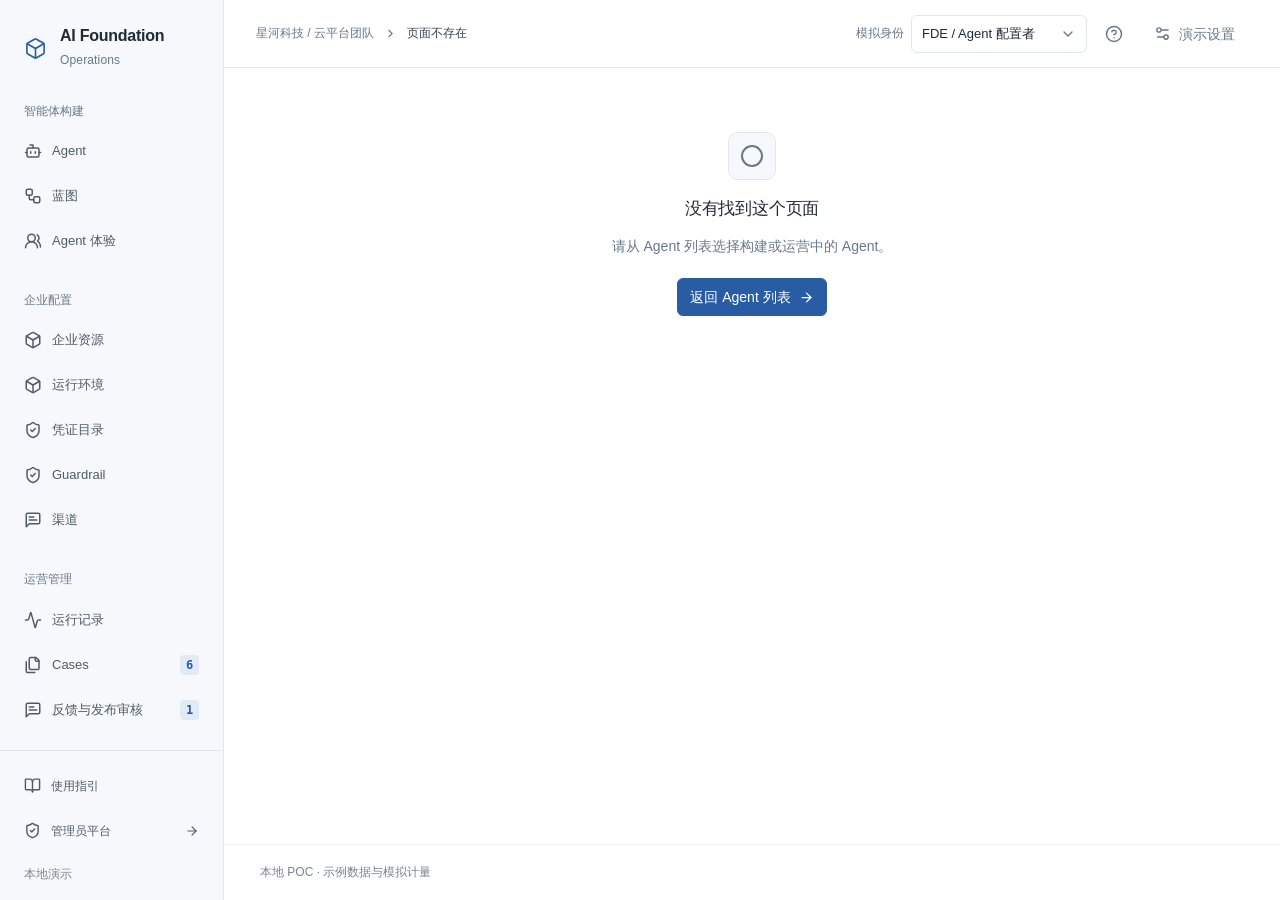
==== commit f54a795e: "deploy: update AI Foundation demo" ====
--- a/index.html
+++ b/index.html
@@ -7,8 +7,8 @@
     <meta name="description" content="AI Foundation 企业共享底座与应用交付演示。仅使用本地示例数据，不连接真实业务系统。" />
     <link rel="icon" type="image/svg+xml" href="data:image/svg+xml,%3Csvg xmlns='http://www.w3.org/2000/svg' viewBox='0 0 32 32'%3E%3Crect width='32' height='32' rx='8' fill='%2317191c'/%3E%3Cpath d='M9 23V9h14M9 16h11M16 9v14' fill='none' stroke='white' stroke-width='2'/%3E%3C/svg%3E" />
     <title>AI Foundation · 平台概览</title>
-    <script type="module" crossorigin src="/assets/index-DGRViSR6.js"></script>
-    <link rel="stylesheet" crossorigin href="/assets/index-DoR9cfxn.css">
+    <script type="module" crossorigin src="/assets/index-d6ma4gUU.js"></script>
+    <link rel="stylesheet" crossorigin href="/assets/index-WGcmGkXN.css">
   <script>
 (() => {
   const url = new URL(location.href);
--- a/assets/index-WGcmGkXN.css
+++ b/assets/index-WGcmGkXN.css
@@ -0,0 +1 @@
+@charset "UTF-8";.native-select{position:relative;width:100%;min-width:0;--select-border: var(--agent-border, var(--border, #e2e7ef));--select-accent: var(--agent-blue, var(--accent, #285da4));--select-height: 38px;--select-font-size: 14px}.native-select-display{display:flex;align-items:center;justify-content:space-between;gap:12px;min-height:var(--select-height);padding:7px 10px;border:1px solid var(--select-border);border-radius:6px;background:#fff;color:var(--agent-ink, var(--text, #202936));font-size:var(--select-font-size);line-height:22px;transition:border-color .12s,box-shadow .12s}.native-select-label{min-width:0;overflow:hidden;text-overflow:ellipsis;white-space:nowrap}.native-select-display>svg{flex-shrink:0;color:#68788b}.native-select:hover:not(.native-select-disabled) .native-select-display{border-color:#9cabbd}.native-select-open .native-select-display{border-color:var(--select-accent)}.native-select:has(>select:focus-visible) .native-select-display{border-color:var(--select-accent);outline:2px solid var(--select-accent);outline-offset:2px}.native-select>select.native-select-control{position:absolute;inset:0;z-index:1;width:100%;max-width:none;height:100%;min-height:0;margin:0;opacity:0;cursor:pointer}.native-select-disabled .native-select-display{color:#68788b;background:#f6f8fb}.native-select-disabled>select.native-select-control{cursor:not-allowed}.field-invalid .native-select-display,.native-select:has(>select[aria-invalid=true]) .native-select-display{border-color:var(--danger, #a44343)}.native-select-menu{position:fixed;z-index:100;box-sizing:border-box;padding:5px;overflow-y:auto;overscroll-behavior:contain;scrollbar-width:thin;border:1px solid #e2e7ef;border-radius:9px;background:#fff;color:#202936;box-shadow:0 8px 28px #19263924,0 2px 5px #1926390d;font-size:14px;line-height:22px}.native-select-option{display:flex;align-items:center;justify-content:space-between;gap:12px;min-height:36px;padding:7px 10px;border-radius:5px;cursor:pointer}.native-select-option>span{min-width:0;overflow-wrap:anywhere}.native-select-option>svg{flex-shrink:0;color:#285da4}.native-select-option[aria-selected=true]{color:#205a9f;font-weight:500}.native-select-option-active:not([aria-disabled=true]){background:#edf3fb}.native-select-option[aria-disabled=true]{color:#8b95a3;cursor:not-allowed}.native-select-group{padding:9px 10px 4px;color:#68788b;font-size:12px}@media(max-width:700px){.native-select{--select-height: 40px;--select-font-size: 16px}.native-select-option{min-height:40px}}@media(prefers-reduced-motion:reduce){.native-select-display{transition:none}}@media(forced-colors:active){.native-select-display,.native-select-menu{border-color:ButtonText}.native-select-option-active:not([aria-disabled=true]){outline:1px solid Highlight}.native-select-option[aria-selected=true]>svg{color:Highlight}}.agent-enterprise-config{min-width:0;display:grid;gap:20px;padding-top:20px;margin-top:4px;border-top:1px solid var(--agent-border, #dce3ef);color:var(--text, #24344c)}.agent-enterprise-heading h3{margin:0 0 6px;font-size:15px;line-height:24px}.agent-enterprise-heading>p,.agent-enterprise-group-heading p{margin:0;color:var(--agent-muted, #718098);font-size:13px;line-height:22px}.agent-enterprise-group{min-width:0;scroll-margin-top:90px;padding:18px;border:1px solid var(--agent-border, #dce3ef);border-radius:8px;background:var(--surface, #fff)}.agent-enterprise-group-heading{display:flex;justify-content:space-between;align-items:flex-start;gap:12px}.agent-enterprise-group-heading>div{min-width:0}.agent-enterprise-group h4{display:flex;flex-wrap:wrap;align-items:center;gap:10px;margin:0 0 5px;font-size:14px;line-height:23px}.agent-enterprise-group h4>span{color:var(--agent-muted, #718098);font-size:12px;font-weight:400}.agent-enterprise-config .text-link{display:inline-flex;align-items:center;min-height:44px;font-size:12px;line-height:20px;flex-shrink:0}.agent-enterprise-config .agent-enterprise-row-actions button.button,.agent-enterprise-config .agent-enterprise-option-actions button.button,.agent-enterprise-drawer.agent-drawer :is(button,a).button{min-height:44px;min-width:44px}.agent-enterprise-config .button{font-size:12px}.agent-enterprise-config :is(.button,.text-link):focus-visible,.agent-enterprise-picker>summary:focus-visible{outline:2px solid var(--agent-blue, #235594);outline-offset:3px;border-radius:4px}.agent-enterprise-legacy{margin:12px 0 0;padding-left:10px;border-left:2px solid #b7c8df;font-size:12px;color:var(--agent-muted, #718098);line-height:21px}.agent-enterprise-selected{list-style:none;padding:0;margin:14px 0;display:grid;gap:8px}.agent-enterprise-selected>li{display:flex;align-items:center;justify-content:space-between;gap:12px;min-width:0;padding:10px 12px;background:#f4f7fb;border:1px solid #e0e7f0;border-left:3px solid #7497c3;border-radius:6px}.agent-enterprise-selected>.agent-enterprise-reference-warning{border-left-color:#c29c55;background:#fbf9f4}.agent-enterprise-reference-copy{flex:1;min-width:0}.agent-enterprise-reference-title{display:flex;flex-wrap:wrap;gap:7px 10px;align-items:center}.agent-enterprise-reference-title strong{font-size:13px;line-height:22px;overflow-wrap:anywhere}.agent-enterprise-reference-title .badge{font-size:11px}.agent-enterprise-reference-copy p{margin:4px 0 0;color:var(--agent-muted, #718098);font-size:12px;line-height:20px;overflow-wrap:anywhere}.agent-enterprise-update{display:block;color:var(--agent-blue, #235594)}.agent-enterprise-row-actions{display:flex;flex-shrink:0;gap:4px}.agent-enterprise-empty{display:flex;flex-wrap:wrap;align-items:baseline;gap:4px 12px;padding:16px 0 12px;font-size:12px;line-height:21px;color:var(--agent-muted, #718098)}.agent-enterprise-empty strong{color:#56677f;font-weight:500}.agent-enterprise-picker{margin-top:12px;border-top:1px solid var(--agent-border, #dce3ef)}.agent-enterprise-picker>summary{display:flex;align-items:center;gap:10px;min-height:44px;padding:8px 0;cursor:pointer;color:var(--agent-blue, #235594);font-size:13px;line-height:22px;list-style:none}.agent-enterprise-picker>summary::-webkit-details-marker{display:none}.agent-enterprise-picker>summary:after{content:"";width:7px;height:7px;flex-shrink:0;border:solid currentColor;border-width:0 1.5px 1.5px 0;transform:rotate(45deg);margin:0 3px 4px 4px}.agent-enterprise-picker[open]>summary:after{transform:rotate(225deg);margin-bottom:-3px}.agent-enterprise-candidate-count{margin-left:auto;color:var(--agent-muted, #718098);white-space:nowrap;font-size:12px}.agent-enterprise-picker fieldset{min-width:0;margin:0;padding:4px 0 0;border:0}.agent-enterprise-options{display:grid;grid-template-columns:repeat(auto-fit,minmax(min(100%,260px),1fr));gap:10px;list-style:none;padding:0;margin:0}.agent-enterprise-option{display:flex;flex-direction:column;min-width:0;padding:12px;border:1px solid var(--agent-border, #dce3ef);border-radius:6px}.agent-enterprise-option-title{display:flex;align-items:flex-start;justify-content:space-between;gap:8px}.agent-enterprise-option-title strong{font-size:13px;line-height:22px;overflow-wrap:anywhere}.agent-enterprise-option-title .badge{flex-shrink:0;font-size:11px}.agent-enterprise-option-description{margin:7px 0 0;color:#56677f;font-size:12px;line-height:21px;overflow-wrap:anywhere}.agent-enterprise-option-meta{margin:5px 0 0;color:var(--agent-muted, #718098);font-size:11px;line-height:20px;overflow-wrap:anywhere}.agent-enterprise-replacement{margin:7px 0 0;color:var(--agent-blue, #235594);font-size:12px;line-height:20px}.agent-enterprise-option-actions{display:flex;justify-content:flex-end;gap:6px;padding-top:10px;margin-top:auto}.agent-enterprise-picker-empty{margin:0;padding:12px 0;font-size:12px;line-height:21px;color:var(--agent-muted, #718098)}.agent-enterprise-maintenance{display:flex;align-items:center;flex-wrap:wrap;justify-content:space-between;gap:4px 12px;margin-top:12px;font-size:11px;line-height:20px;color:var(--agent-muted, #718098)}.agent-enterprise-maintenance>span{flex:1;min-width:180px}.agent-enterprise-boundary{margin:0;color:var(--agent-muted, #718098);font-size:12px;line-height:22px}.agent-enterprise-definition{display:grid;gap:24px}.agent-enterprise-definition-meta{margin:0;display:grid;gap:12px}.agent-enterprise-definition-meta>div{display:grid;grid-template-columns:80px minmax(0,1fr);gap:16px;font-size:13px;line-height:23px}.agent-enterprise-definition-meta dt{color:var(--agent-muted, #718098)}.agent-enterprise-definition-meta dd{min-width:0;margin:0;white-space:pre-wrap;overflow-wrap:anywhere}.agent-enterprise-definition h3{font-size:14px;margin:0 0 12px;line-height:24px}.agent-enterprise-definition-heading{display:flex;align-items:baseline;justify-content:space-between;gap:10px}.agent-enterprise-definition pre{margin:0;padding:14px;border:1px solid var(--agent-border, #dce3ef);border-radius:6px;background:#f4f7fb;font:inherit;font-size:13px;line-height:24px;white-space:pre-wrap;overflow-wrap:anywhere}.agent-enterprise-rules{list-style:none;display:grid;gap:10px;margin:0;padding:0}.agent-enterprise-rules>li{padding:12px;border:1px solid var(--agent-border, #dce3ef);border-radius:6px;font-size:13px}.agent-enterprise-rules>li>div{display:flex;align-items:center;justify-content:space-between;gap:12px}.agent-enterprise-rules p{color:var(--agent-muted, #718098);margin:8px 0 0;overflow-wrap:anywhere}.agent-enterprise-details{margin-top:8px;font-size:12px;line-height:22px}.agent-enterprise-details>summary{cursor:pointer;color:var(--agent-blue, #235594);width:fit-content}.agent-enterprise-details>summary:focus-visible{outline:2px solid var(--agent-blue, #235594);outline-offset:3px;border-radius:3px}.agent-enterprise-details dl{margin:10px 0 0;display:grid;gap:8px}.agent-enterprise-details dl>div{display:grid;grid-template-columns:76px minmax(0,1fr);gap:10px}.agent-enterprise-details dt{color:var(--agent-muted, #718098)}.agent-enterprise-details dd{margin:0;white-space:pre-wrap;overflow-wrap:anywhere}.agent-enterprise-details pre{white-space:pre-wrap;overflow-wrap:anywhere;margin:0;font:inherit}.agent-enterprise-details ul{padding-left:18px}.agent-publication-reference{color:var(--agent-muted, #718098);font-size:12px;line-height:21px}.agent-publication-reference-list{padding-left:18px;margin:12px 0;display:grid;gap:8px;font-size:13px;line-height:22px}.agent-publication-reference-list .badge{margin-left:8px}.agent-publication-guidance{margin-top:12px;display:flex;flex-wrap:wrap;gap:12px;align-items:center}.agent-publication-guidance>p{flex:1;min-width:200px}.agent-publication-summary-line+.agent-publication-summary-line{margin-top:5px}@media(max-width:600px){.agent-enterprise-group{padding:14px}.agent-enterprise-group-heading{flex-wrap:wrap;gap:4px}.agent-enterprise-selected>li{flex-wrap:wrap;gap:6px}.agent-enterprise-reference-copy{flex-basis:100%}.agent-enterprise-row-actions{width:100%;justify-content:flex-end}.agent-enterprise-options{grid-template-columns:minmax(0,1fr)}.agent-enterprise-picker>summary{flex-wrap:wrap;gap:6px}.agent-enterprise-definition-meta>div{grid-template-columns:1fr;gap:3px}.agent-enterprise-details dl>div{grid-template-columns:1fr;gap:2px}.agent-publication-guidance .button{width:100%}}.agent-runtime-config{display:grid;gap:16px;margin-top:18px;padding-top:18px;border-top:1px solid var(--agent-border);min-width:0}.agent-creation-details{min-width:0;border-top:1px solid var(--agent-border);padding-top:12px}.agent-creation-details>summary{cursor:pointer;color:var(--agent-muted);font-size:13px;padding:4px 0}.agent-creation-details[open]>summary{margin-bottom:12px}.agent-creation-details>.agent-capability-summary{margin-top:12px}.agent-capability-summary{min-width:0}.agent-capability-summary dl{display:grid;gap:12px;margin:0}.agent-capability-summary dl>div{display:grid;grid-template-columns:48px minmax(0,1fr);gap:12px;align-items:start}.agent-capability-summary dt{padding-top:4px;color:var(--agent-muted);font-size:12px;line-height:20px}.agent-capability-summary dd{display:flex;gap:6px;flex-wrap:wrap;min-width:0;margin:0}.agent-capability-chip{display:inline-flex;padding:3px 9px;border:1px solid var(--agent-border);border-radius:5px;background:var(--surface-subtle);font-size:12px;line-height:20px;overflow-wrap:anywhere}.agent-capability-empty{padding-top:4px;color:var(--agent-muted);font-size:12px;line-height:20px}.agent-runtime-options{display:grid;gap:10px;min-width:0;padding:0;border:0;margin:0}.agent-runtime-options legend{padding:0;margin-bottom:8px;font-size:13px;font-weight:600}.agent-mcp-options{display:grid;gap:10px}.agent-mcp-options label,.agent-tool-options label{display:flex;align-items:flex-start;gap:8px;min-width:0;font-size:13px;line-height:20px}.agent-runtime-options input{flex:0 0 auto;margin-top:3px;accent-color:var(--accent)}.agent-mcp-options strong{font-size:13px;font-weight:500}.agent-mcp-options small{display:block;color:var(--agent-muted);font-size:12px;overflow-wrap:anywhere}.agent-tool-options{display:grid;grid-template-columns:repeat(4,minmax(0,1fr));gap:10px}.agent-tool-options span{overflow-wrap:anywhere}.agent-runtime-environment{display:flex;gap:12px;align-items:flex-start}.agent-runtime-environment .field{flex:1;min-width:0}.agent-runtime-manage{flex-shrink:0;margin-top:25px;min-height:32px;display:inline-flex;align-items:center}.agent-runtime-readonly{min-width:0;margin:0;padding:0;border:0}.agent-publication-options{display:grid;gap:12px;padding:0;border:0;margin:0}.agent-publication-options legend{margin-bottom:12px;font-size:13px;font-weight:600}.agent-publication-options label{display:flex;align-items:flex-start;gap:10px;font-size:13px}.agent-publication-options input{margin-top:3px;accent-color:var(--accent)}.agent-publication-options small{display:block;margin-top:3px;color:var(--agent-muted);font-size:12px}@media(max-width:600px){.agent-tool-options{grid-template-columns:repeat(2,minmax(0,1fr))}.agent-runtime-environment{flex-direction:column}.agent-runtime-environment .field{width:100%}.agent-runtime-manage{margin-top:0}}.agent-detail .breadcrumbs{margin-bottom:12px}.agent-detail .page-header{margin-bottom:14px}.editor-version-line{display:flex;gap:6px 18px;align-items:center;flex-wrap:wrap;margin-bottom:16px;padding:9px 12px;border:1px solid var(--agent-border);border-radius:6px;background:var(--surface-subtle);color:var(--agent-muted);font-size:12px;line-height:20px}.editor-version-line .text-link{margin-left:auto;font-size:12px}.editor-config-layout{display:grid;grid-template-columns:minmax(0,1fr) 325px;gap:32px;margin-top:27px;align-items:start}.editor-section-heading{display:flex;align-items:flex-start;justify-content:space-between;gap:16px;margin-bottom:16px}.editor-section-heading h2,.editor-version-history h2{font-size:18px;font-weight:600;line-height:27px}.editor-section-heading p{margin-top:7px;font-size:13px;line-height:23px;color:var(--agent-muted)}.editor-section-heading .button{flex-shrink:0;font-size:12px}.editor-basics{display:grid;grid-template-columns:1fr;gap:16px;margin-bottom:20px}.editor-instructions .field-label,.editor-instructions input{font-size:14px}.editor-instruction-input{min-height:190px;line-height:1.8;font-size:14px;padding:16px;resize:vertical;background:#fcfdff}.editor-instructions-label{margin-left:5px;color:var(--agent-muted);font-size:12px;font-weight:400}.editor-template-note,.editor-work-source{padding:12px 14px;border:1px solid #dde6f1;border-radius:7px;background:#f4f7fb;color:#52677f;font-size:13px;line-height:22px;overflow-wrap:anywhere}.editor-work-source{margin-bottom:18px}.editor-work-source details{margin-top:8px}.editor-work-source summary{cursor:pointer;color:var(--agent-blue);width:fit-content}.editor-work-source details p{margin-top:8px;white-space:pre-wrap}.editor-work-source summary:focus-visible{outline:2px solid var(--agent-blue);outline-offset:3px;border-radius:3px}.editor-work-comparison{margin:0;padding:14px 16px;font:inherit;font-size:13px;line-height:24px;white-space:pre-wrap;overflow-wrap:anywhere;color:var(--agent-ink)}.editor-blueprint-requirements .editor-work-comparison{margin-top:10px;padding:13px;border:1px solid var(--agent-border);border-radius:6px;background:#f6f8fb}.editor-work-preview{font-size:14px;line-height:1.8;resize:vertical}.editor-work-confirm{display:flex;align-items:flex-start;gap:10px;padding:12px 14px;border:1px solid #dce6f2;border-radius:7px;background:#f0f5fb;color:var(--agent-ink);font-size:13px;line-height:23px}.editor-work-confirm input{flex-shrink:0;width:17px;height:17px;margin-top:3px}.editor-instruction-tip{display:flex;gap:8px;margin-top:16px;color:var(--agent-muted);font-size:12px;line-height:1.8}.editor-instruction-tip svg{color:#6d83a1;flex-shrink:0;margin-top:2px}.editor-resources{padding-left:27px;border-left:1px solid var(--agent-border)}.editor-resources>.editor-section-heading{margin-bottom:18px}.editor-resource-group{padding:14px 0;border-top:1px solid var(--agent-border)}.editor-resource-heading{display:flex;align-items:center;gap:8px}.editor-resource-heading h3{font-size:14px;font-weight:600}.editor-resource-heading>svg{color:#617b9a}.editor-resource-heading>span{font-size:12px;color:var(--agent-muted)}.editor-resource-heading .button{margin-left:auto;width:34px;min-height:34px}.editor-resource-group>p{font-size:12px;color:var(--agent-muted);margin:5px 0 12px}.editor-resource-group ul{list-style:none}.editor-resource-group li{display:flex;align-items:flex-start;gap:8px;padding:10px 12px;border:1px solid #e2e7ef;border-radius:6px;background:#f6f8fb}.editor-resource-group li+li{margin-top:8px}.editor-resource-group li>div{min-width:0;flex:1}.editor-resource-group li strong{display:block;font-size:14px;font-weight:500;line-height:22px}.editor-resource-group li small{display:block;margin-top:3px;color:var(--agent-muted);font-size:12px}.editor-resource-group li .button{width:32px;min-height:32px;padding:0}.editor-skill-customize{display:block;margin-top:6px;padding:0;font-size:12px;color:var(--agent-blue);text-align:left;min-height:28px;line-height:20px}.editor-skill-customize:disabled{opacity:.6}.editor-resource-empty{display:flex;gap:6px;align-items:center;justify-content:center;width:100%;padding:13px;border:1px dashed #d5dfec;border-radius:6px;font-size:12px;color:var(--agent-muted)}.editor-resource-empty:hover{color:var(--agent-blue);border-color:#9bb9dc}.editor-resources>.text-link{font-size:12px}.editor-savebar{position:sticky;bottom:0;z-index:5;display:flex;justify-content:space-between;gap:15px;align-items:center;margin-top:28px;padding:17px 0;border-top:1px solid var(--agent-border);background:#fff}.editor-savebar>span{font-size:12px;line-height:1.8;color:var(--agent-muted)}.editor-savebar .button{font-size:12px}.editor-conflict{display:flex;align-items:center;gap:14px;padding:14px;background:#fff7e9;border:1px solid #efdbb8;font-size:12px;line-height:1.8;margin:18px 0;border-radius:7px}.editor-tab-content{padding-top:28px}.editor-evaluation-summary{display:flex;align-items:center;justify-content:space-between;gap:16px;padding:12px 16px;border:1px solid var(--agent-border);border-radius:6px;margin:16px 0;background:#f9fbfe}.editor-evaluation-summary>div{display:flex;flex-wrap:wrap;align-items:center;gap:14px}.editor-evaluation-summary strong{font-size:14px}.editor-evaluation-summary span:not(.badge){font-size:12px;color:var(--agent-muted)}.editor-evaluation-summary .field{width:240px;max-width:100%;flex-shrink:0}.editor-evaluation-summary .field-label,.editor-evaluation-summary select{font-size:12px}.editor-evaluation-list{border:1px solid var(--agent-border);border-radius:8px;overflow:hidden}.editor-evaluation-list details{padding:17px 20px}.editor-evaluation-list details+details{border-top:1px solid var(--agent-border)}.editor-evaluation-list summary{display:flex;flex-wrap:wrap;gap:11px;align-items:center;cursor:pointer;font-size:14px;line-height:23px}.editor-evaluation-list summary strong{min-width:0;overflow-wrap:anywhere;font-weight:500}.editor-evaluation-list summary .badge{margin-left:auto;font-size:12px}.editor-check-pass{color:#2e8569;display:flex}.editor-check-fail{color:#be4d4d;display:flex}.editor-regression-label{color:var(--agent-muted);font-size:12px}.editor-evaluation-list dl{padding:18px 0 0 26px}.editor-evaluation-list dl>div{display:grid;grid-template-columns:75px minmax(0,1fr);gap:12px;font-size:14px;line-height:1.85}.editor-evaluation-list dl>div+div{margin-top:10px}.editor-evaluation-list dt{color:var(--agent-muted)}.editor-evaluation-list dd{margin:0;white-space:pre-wrap;overflow-wrap:anywhere}.editor-evaluation-list details>.text-link{margin:12px 0 0 26px}.editor-release-track{list-style:none;display:grid;grid-template-columns:repeat(3,minmax(0,1fr));margin:26px 0;border:1px solid var(--agent-border);border-radius:9px}.editor-release-track>li{display:flex;gap:13px;padding:25px 22px}.editor-release-track>li+li{border-left:1px solid var(--agent-border)}.editor-release-track>li>span{display:grid;place-items:center;width:27px;height:27px;border-radius:50%;background:#edf1f6;color:#7c8ba0;font-size:12px;flex-shrink:0}.editor-release-track>li>.editor-stage-complete{background:#e8f4ee;color:#2f7b62}.editor-release-track h3{font-size:15px}.editor-release-track p{font-size:13px;color:var(--agent-muted);line-height:23px;min-height:46px;margin:8px 0 13px;overflow-wrap:anywhere}.editor-role-guide{display:flex;gap:12px;padding:16px;background:#f5f8fe;border:1px solid #dce7f5;border-radius:8px;margin-bottom:26px}.editor-role-guide p{font-size:13px;line-height:23px;color:#52677f}.editor-role-guide svg{color:#6a83a2;flex-shrink:0;margin-top:3px}.editor-channels{display:grid;grid-template-columns:repeat(3,minmax(0,1fr));gap:22px}.editor-channels a{display:flex;gap:12px;align-items:center;padding:7px 0}.editor-channels a>div{flex:1}.editor-channels a>svg{color:#6b83a1}.editor-channels strong{font-size:14px;font-weight:500}.editor-channels span{display:block;margin-top:4px;font-size:12px;color:var(--agent-muted)}.editor-channels a:hover strong{color:var(--agent-blue)}.editor-version-history{margin-top:30px}.editor-version-history>h2{margin-bottom:18px}.editor-history-list{border:1px solid var(--agent-border);border-radius:7px}.editor-history-list>button{display:flex;flex-wrap:wrap;gap:18px;align-items:center;width:100%;padding:17px 20px;text-align:left}.editor-history-list>button+button{border-top:1px solid var(--agent-border)}.editor-history-list>button:hover{background:#f7faff}.editor-history-list strong{font-size:14px;font-weight:600}.editor-history-list span:not(.badge){font-size:12px;color:var(--agent-muted)}.editor-history-list .badge{margin-left:auto}.editor-usage-metrics{display:grid;grid-template-columns:repeat(4,minmax(0,1fr));border-block:1px solid var(--agent-border)}.editor-usage-metrics>div{padding:24px 20px}.editor-usage-metrics>div:first-child{padding-left:0}.editor-usage-metrics>div+div{border-left:1px solid var(--agent-border)}.editor-usage-metrics dt{font-size:12px;color:var(--agent-muted)}.editor-usage-metrics dd{margin:7px 0 0;font-size:30px;font-weight:600;font-variant-numeric:tabular-nums;line-height:38px}.editor-usage-links{display:flex;gap:22px;flex-wrap:wrap;padding:20px 0 25px;font-size:12px}.editor-recent-requests>a{display:flex;align-items:center;gap:16px;padding:16px 0}.editor-recent-requests>a+a{border-top:1px solid var(--agent-border)}.editor-recent-requests>a>div{flex:1;min-width:0}.editor-recent-requests strong{display:block;font-size:14px;font-weight:500;overflow-wrap:anywhere;line-height:23px}.editor-recent-requests span:not(.badge){display:block;margin-top:6px;font-size:12px;color:var(--agent-muted)}.editor-recent-requests>a:hover strong{color:var(--agent-blue)}.editor-resource-options>div{border:1px solid #e2e7ef;border-radius:8px;padding:17px}.editor-resource-options>div+div{margin-top:12px}.editor-resource-options label{display:flex;gap:12px;align-items:flex-start;cursor:pointer}.editor-resource-options label input{margin-top:3px;width:15px}.editor-resource-options label>span{flex:1;min-width:0}.editor-resource-options strong{display:flex;align-items:center;justify-content:space-between;gap:10px;font-size:14px;font-weight:500}.editor-resource-options small{font-size:12px;color:#68788b;font-weight:400}.editor-resource-options p{font-size:13px;line-height:23px;margin:7px 0 0;color:#68788b}.editor-resource-options details{margin:10px 0 0 27px}.editor-resource-options summary{font-size:12px;cursor:pointer;color:#42648c}.editor-resource-options details small{display:block;margin-top:8px}.editor-frozen-copy{padding:15px;border:1px solid #e2e7ef;border-radius:7px;background:#f6f8fb;font-size:14px;line-height:25px;margin-top:12px;white-space:pre-wrap}.editor-frozen-details>div{display:grid;grid-template-columns:100px minmax(0,1fr);gap:14px;padding:14px 0;font-size:14px;line-height:25px}.editor-frozen-details>div+div{border-top:1px solid #e4e8ef}.editor-frozen-details dt{color:#68788b}.editor-frozen-details dd{margin:0;white-space:pre-wrap;overflow-wrap:anywhere}.editor-publish-confirm{display:flex;align-items:flex-start;gap:10px;font-size:14px;line-height:24px;padding:15px;background:#f0f5fb;border-radius:7px}.editor-publish-confirm input{width:16px;margin-top:3px}@media(max-width:1200px){.editor-config-layout{grid-template-columns:minmax(0,1fr) 280px;gap:22px}.editor-resources{padding-left:21px}.editor-evaluation-summary{flex-wrap:wrap}.editor-release-track>li{padding:23px 17px}}@media(max-width:800px){.editor-config-layout{grid-template-columns:1fr}.editor-resources{border-left:0;padding-left:0;border-top:1px solid var(--agent-border);padding-top:23px}.editor-release-track{grid-template-columns:1fr}.editor-release-track>li+li{border-left:0;border-top:1px solid var(--agent-border)}.editor-release-track p{min-height:0;font-size:13px;line-height:23px}.editor-savebar{flex-wrap:wrap}.editor-channels{grid-template-columns:1fr;gap:15px}}@media(max-width:600px){.editor-version-line{gap:7px 14px}.editor-version-line .text-link{margin-left:0}.editor-section-heading{flex-wrap:wrap;gap:12px}.editor-section-heading .button{margin-left:0}.editor-savebar .button-group{flex-wrap:wrap}.editor-evaluation-summary{padding:17px}.editor-evaluation-summary .field{width:100%}.editor-evaluation-list details{padding:16px 13px}.editor-evaluation-list dl{padding-left:0}.editor-evaluation-list dl>div{grid-template-columns:1fr;gap:4px;font-size:14px}.editor-regression-label{display:none}.editor-history-list>button{flex-wrap:wrap;gap:8px 14px}.editor-usage-metrics{grid-template-columns:repeat(2,minmax(0,1fr))}.editor-usage-metrics>div{padding:19px 15px}.editor-usage-metrics>div:nth-child(odd){border-left:0;padding-left:0}.editor-usage-metrics>div:nth-child(n+3){border-top:1px solid var(--agent-border)}.editor-usage-metrics dd{font-size:30px;line-height:38px}.editor-frozen-details>div{grid-template-columns:1fr;gap:3px;font-size:14px;line-height:25px}.editor-recent-requests{font-size:12px}.editor-recent-requests>a{gap:8px;flex-wrap:wrap}.editor-recent-requests>a>div{min-width:100%}}.editor-config-layout{gap:32px;margin-top:28px}.editor-instructions .field-help{line-height:21px}.editor-resource-group>p{line-height:21px;margin-top:7px}.editor-resource-group li small{line-height:20px}.editor-resource-group li .button{min-width:32px;width:32px;min-height:32px}.editor-resource-heading .button{min-width:34px;width:34px;min-height:34px}.editor-resource-group li strong{overflow-wrap:anywhere}.editor-resource-upgrade,.editor-skill-customize{display:block;width:fit-content;max-width:100%;min-height:32px;margin-top:5px;padding:5px 0;color:var(--agent-blue);font-size:13px;line-height:22px;text-align:left;overflow-wrap:anywhere;border-radius:4px}.editor-resource-upgrade:hover:not(:disabled),.editor-skill-customize:hover:not(:disabled){color:#1f549b;text-decoration:underline;text-underline-offset:3px}.editor-resource-upgrade:focus-visible,.editor-skill-customize:focus-visible{outline:2px solid var(--agent-blue);outline-offset:3px}.editor-resource-upgrade:disabled,.editor-skill-customize:disabled{color:var(--agent-muted);opacity:.6;cursor:not-allowed}.editor-resource-empty:disabled{cursor:not-allowed;opacity:.6}.editor-resource-links{display:flex;flex-wrap:wrap;gap:6px 20px;padding-top:16px;border-top:1px solid var(--agent-border)}.editor-resource-links .text-link{min-height:34px;font-size:13px;line-height:22px}.editor-resource-links .text-link>svg{flex-shrink:0}.editor-shared-skill{min-width:0;margin-top:12px;border:1px solid var(--agent-border);border-radius:8px;background:#fff}.editor-shared-skill>summary{padding:13px 16px;color:#42648c;font-size:13px;line-height:23px;cursor:pointer;border-radius:7px}.editor-shared-skill>summary:hover{background:#f6f8fb;color:var(--agent-blue)}.editor-shared-skill>summary:focus-visible{outline:2px solid var(--agent-blue);outline-offset:-3px}.editor-shared-skill[open]>summary{border-bottom:1px solid var(--agent-border);border-radius:7px 7px 0 0;background:#f6f8fb}.editor-shared-skill>.resource-guide{padding:18px 16px}.agent-drawer .resource-guide{color:var(--agent-ink);font-size:14px;line-height:24px}.agent-drawer .resource-guide h3{font-size:15px;line-height:24px}.agent-drawer .resource-guide h4{font-size:14px;line-height:23px}.agent-drawer .resource-guide-inputs small{font-size:12px;line-height:20px}.agent-drawer .resource-guide-table-scroll{overscroll-behavior-x:contain;scrollbar-width:thin}.agent-drawer .resource-guide-example>summary{min-height:28px;font-size:13px;line-height:22px}.editor-skill-customize:hover:not(:disabled){text-decoration:underline;text-underline-offset:3px}.editor-history-list>button{min-height:54px;padding-block:12px}.editor-history-list>button:focus-visible{outline-offset:-3px}.editor-savebar{padding-block:16px}.editor-savebar>span{font-size:12px;line-height:21px}.editor-resource-options label input{flex-shrink:0;width:18px;height:18px}.editor-resource-options details{margin-top:14px}@media(max-width:800px){.editor-config-layout{gap:28px}.editor-usage-metrics dd{font-size:27px;line-height:35px}.editor-savebar{padding-bottom:max(14px,env(safe-area-inset-bottom))}}@media(max-width:600px){.agent-create-drawer .agent-drawer-actions,.agent-blueprint-drawer .agent-drawer-actions{align-items:stretch}.agent-create-drawer .agent-drawer-actions>.button-group,.agent-blueprint-drawer .agent-drawer-actions>.button-group{width:100%;margin-left:0}.agent-create-drawer .drawer-footer .button-primary,.agent-blueprint-drawer .drawer-footer .button-primary,.editor-work-generator .drawer-footer .button-primary{flex:2;white-space:nowrap}.editor-work-comparison{padding:12px}.editor-instruction-input{min-height:200px}.editor-savebar{gap:10px}.editor-savebar .button-group{width:100%}.editor-savebar .button-group .button{flex:1;min-height:44px}.editor-usage-metrics dd{font-size:26px;line-height:34px}.editor-resource-options strong{flex-wrap:wrap}.editor-resource-upgrade,.editor-skill-customize{min-height:40px;padding-block:9px}.editor-resource-links{flex-direction:column;align-items:flex-start;gap:4px;padding-top:12px}.editor-resource-links .text-link{min-height:40px}.editor-shared-skill>summary{padding:12px}.editor-shared-skill>.resource-guide{padding:16px 12px}.editor-resource-options details{margin-left:0}}.agent-config-controls{display:grid;gap:16px;margin-top:20px;padding-top:18px;border-top:1px solid var(--agent-border)}.agent-config-control-heading h3,.agent-config-optimization h3{font-size:16px;line-height:25px;font-weight:600}.agent-config-control-heading p,.agent-config-control-help{margin-top:6px;color:var(--agent-muted);font-size:13px;line-height:23px}.agent-config-controls>.field{max-width:360px}.agent-config-channel-controls{min-width:0;margin:0;padding:0;border:0}.agent-config-channel-controls legend{margin-bottom:2px;padding:0;font-size:14px;line-height:22px;font-weight:600}.agent-config-channel-controls>p{margin-bottom:12px}.agent-config-channel-control{display:flex;align-items:center;justify-content:space-between;gap:20px;min-height:59px;padding:9px 0;border-bottom:1px solid var(--agent-border)}.agent-config-channel-control:first-of-type{border-top:1px solid var(--agent-border)}.agent-config-channel-control strong{font-size:14px;line-height:23px;font-weight:500}.agent-config-channel-control>.native-select{flex-shrink:0;width:112px}.agent-config-optimization{margin-top:18px;padding:12px 14px;border:1px solid var(--agent-border);border-radius:6px;background:#f6f8fb}.agent-config-optimization-heading{display:flex;align-items:center;justify-content:space-between;gap:16px}.agent-config-optimization>p{margin-top:6px;color:var(--agent-muted);font-size:13px;line-height:22px}.agent-config-optimization-link{min-height:32px;margin-top:8px;font-size:13px;line-height:22px}.agent-config-switch{display:inline-flex;align-items:center;gap:8px;min-height:36px;padding:3px;border-radius:5px;font-size:13px;line-height:22px;white-space:nowrap}.agent-config-switch-track{display:block;width:36px;height:22px;padding:3px;border-radius:12px;background:#8693a4;transition:background-color .12s}.agent-config-switch-track>span{display:block;width:16px;height:16px;border-radius:50%;background:#fff;transform:translate(0);transition:transform .12s}.agent-config-switch[aria-checked=true] .agent-config-switch-track{background:var(--agent-blue)}.agent-config-switch[aria-checked=true] .agent-config-switch-track>span{transform:translate(14px)}.agent-config-switch:hover:not(:disabled){background:#edf3fb}.agent-config-switch:focus-visible{outline:2px solid var(--agent-blue);outline-offset:3px}.agent-config-switch:disabled{opacity:.55;cursor:not-allowed}.agent-config-channel-summary{display:flex;flex-wrap:wrap;gap:8px 20px;list-style:none;margin:0;padding:0}.agent-config-channel-summary>li{display:inline-flex;gap:8px;align-items:baseline;font-size:13px;line-height:23px}.agent-config-channel-summary strong{font-size:12px;font-weight:500}.agent-config-channel-allowed{color:var(--agent-blue)}.agent-config-channel-denied{color:var(--agent-muted)}.agent-config-entry-list>.agent-config-entry{display:flex;align-items:center;gap:12px;min-width:0;min-height:70px;padding:10px 0}.agent-config-entry-list>.agent-config-entry>svg{flex-shrink:0}.agent-config-entry-list>.agent-config-entry>div{flex:1;min-width:0}.agent-config-entry-unavailable{color:var(--agent-muted)}.agent-config-entry-unavailable strong{font-size:14px;line-height:23px;font-weight:500}.agent-config-entry-unavailable>div>span{display:block;margin-top:4px;color:var(--agent-muted);font-size:12px;line-height:21px}.agent-config-unavailable-note{display:block;margin-top:10px;color:var(--agent-muted);font-size:12px;line-height:21px}@media(max-width:600px){.agent-config-controls{margin-top:22px;padding-top:20px;gap:18px}.agent-config-controls>.field{max-width:none}.agent-config-channel-control>.native-select{width:106px}.agent-config-optimization{padding:14px}.agent-config-optimization-heading{gap:12px;flex-wrap:wrap}.agent-config-switch{min-height:44px}.agent-config-channel-summary{flex-direction:column;gap:6px}.agent-config-entry-list>.agent-config-entry{min-height:64px}}@media(prefers-reduced-motion:reduce){.agent-config-switch-track,.agent-config-switch-track>span{transition:none}}.resource-guide{display:grid;gap:20px;min-width:0;color:var(--admin-ink, var(--text));font-size:14px;line-height:1.7;overflow-wrap:anywhere}.resource-guide>section{min-width:0}.resource-guide h3{margin:0 0 12px;font-size:14px;line-height:1.5}.resource-guide h4{margin:0 0 4px;font-size:13px;line-height:1.6}.resource-guide ul{margin:10px 0 0;padding-left:20px}.resource-guide li+li{margin-top:8px}.resource-guide-notice{padding:14px 16px;border-left:3px solid var(--admin-blue, var(--accent));background:var(--admin-blue-soft, var(--surface-subtle))}.resource-guide-notice strong{display:block;margin-bottom:4px}.resource-guide-notice p+p{margin-top:8px}.resource-guide-table-scroll{max-width:100%;overflow-x:auto;border:1px solid var(--admin-line, var(--border));border-radius:6px}.resource-guide-inputs{width:100%;min-width:420px;border-collapse:collapse;text-align:left}.resource-guide-inputs th,.resource-guide-inputs td{padding:11px 12px;vertical-align:top;border-bottom:1px solid var(--admin-line, var(--border))}.resource-guide-inputs thead th{background:var(--admin-soft, var(--surface-subtle));font-weight:500}.resource-guide-inputs tbody th{width:27%;font-weight:500}.resource-guide-inputs tbody td:nth-child(2){width:48px;white-space:nowrap}.resource-guide-inputs tbody tr:last-child>*{border-bottom:0}.resource-guide-inputs small{display:block;margin-top:4px;color:var(--admin-muted, var(--muted));font-size:12px;line-height:20px}.resource-guide-steps{display:grid;gap:14px;margin:0;padding-left:22px}.resource-guide-output{padding:12px 14px;border:1px solid var(--admin-line, var(--border));border-radius:6px}.resource-guide-example-note,.resource-guide-source-note,.resource-guide-sources p{color:var(--admin-muted, var(--muted));font-size:12px}.resource-guide-examples{display:grid;gap:10px;margin-top:12px}.resource-guide-example{min-width:0;padding:12px 14px;border:1px solid var(--admin-line, var(--border));border-radius:6px}.resource-guide-example summary{cursor:pointer;font-weight:500}.resource-guide-example pre{max-height:360px;margin:12px 0 0;padding:14px;overflow:auto;background:var(--admin-soft, var(--surface-subtle));border-radius:4px;white-space:pre-wrap;tab-size:2;font-size:12px;line-height:1.65}.resource-guide code{font-family:SFMono-Regular,Menlo,Consolas,monospace}.resource-guide ul.resource-guide-sources{list-style:none;padding:0}.resource-guide-sources li{padding-top:12px;border-top:1px solid var(--admin-line, var(--border))}.resource-guide-sources a{color:var(--admin-blue, var(--accent));font-weight:500}.resource-guide-sources a:hover{text-decoration:underline;text-underline-offset:3px}.resource-guide-sources p,.resource-guide-legacy+.resource-guide-legacy{margin-top:6px}.resource-guide summary:focus-visible,.resource-guide a:focus-visible,.resource-history-toggle:focus-within{outline:2px solid var(--admin-blue, var(--accent));outline-offset:4px}.resource-history-toggle{display:inline-flex;align-items:center;gap:8px;color:var(--admin-ink, var(--text));cursor:pointer;font-size:12px}.resource-history-toggle input{width:16px;height:16px;flex-shrink:0}.resource-library .resource-history-note{margin:0 0 14px;color:var(--admin-muted, var(--muted));font-size:12px}@media(max-width:600px){.resource-guide{gap:18px}.resource-guide-inputs{min-width:360px}.resource-guide-inputs th,.resource-guide-inputs td{padding:9px 10px}}.resource-editor-drawer{--admin-ink: #202936;--admin-muted: #68788b;--admin-line: #e2e7ef;--admin-soft: #f6f8fb;--admin-blue: #285da4;--admin-blue-soft: #edf3fb;color:var(--admin-ink);font-size:14px;line-height:1.65}.resource-editor-stack{display:flex;flex-direction:column;gap:16px;min-width:0}.resource-editor-stack p{margin:0}.resource-editor-fields{display:grid;grid-template-columns:repeat(2,minmax(0,1fr));gap:14px 16px}.resource-editor-full{grid-column:1 / -1}.resource-editor-drawer .field-label{font-size:13px;line-height:20px}.resource-editor-drawer .field{gap:5px}.resource-editor-drawer :is(input,select,textarea){font-size:14px}.resource-editor-drawer textarea{resize:vertical;line-height:1.7}.resource-editor-drawer .field-help{font-size:12px;line-height:1.7;margin-top:6px}.resource-editor-drawer .resource-editor-code{font-family:SFMono-Regular,Menlo,Consolas,monospace;font-size:12px;line-height:1.8;tab-size:2}.resource-editor-drawer input[type=file]{padding:10px;max-width:100%}.resource-editor-drawer input[type=file]::file-selector-button{border:1px solid var(--admin-line);padding:6px 10px;border-radius:4px;background:#fff;color:var(--admin-ink);margin-right:12px;cursor:pointer;font:inherit}.resource-editor-drawer .drawer-header h2{font-size:19px;line-height:1.5}.resource-editor-drawer .drawer-header p{font-size:13px}.resource-editor-drawer .drawer-footer .button-group{justify-content:flex-end;flex-wrap:wrap}.resource-editor-drawer .button-primary{background:var(--admin-blue);border-color:var(--admin-blue);color:#fff}.resource-editor-drawer .button-primary:hover:not(:disabled){background:#204d83;border-color:#204d83}.resource-editor-drawer :is(.button,input,select,textarea):focus-visible{outline:2px solid var(--admin-blue);outline-offset:3px}.resource-editor-identity{color:var(--admin-muted);font-size:12px}.resource-editor-callout{margin:0;padding:12px 15px;border:1px solid #d7e3f1;border-left:3px solid var(--admin-blue, #285da4);background:var(--admin-blue-soft, #edf3fb);color:var(--admin-ink, #202936);font-size:13px;line-height:1.75;border-radius:4px}.resource-editor-callout p{margin:0}.resource-editor-callout .button{margin-top:10px}.resource-editor-error{margin:0;padding:12px 15px;border:1px solid #e8c7c0;border-radius:4px;background:#fcf2ef;color:#934032;font-size:13px;line-height:1.7;overflow-wrap:anywhere}.resource-editor-muted{color:var(--admin-muted, #68788b);font-size:12px;line-height:1.75}.resource-editor-section-heading{display:flex;align-items:center;justify-content:space-between;flex-wrap:wrap;gap:10px;margin-bottom:14px}.resource-editor-section-heading h3,.resource-editor-drawer h3{margin:0;font-size:15px;line-height:1.6}.resource-editor-facts{display:grid;gap:10px;margin:0}.resource-editor-facts>div{display:grid;grid-template-columns:90px minmax(0,1fr);gap:16px}.resource-editor-facts dt{color:var(--admin-muted);font-size:12px}.resource-editor-facts dd{margin:0;font-size:13px;overflow-wrap:anywhere;white-space:pre-wrap}.resource-editor-drawer .agent-notice,.resource-library>.agent-notice{display:flex;gap:10px;align-items:flex-start;padding:12px 15px;border:1px solid #cbdccc;background:#f1f7f3;border-radius:4px;color:#276444;font-size:13px;line-height:1.7}.resource-editor-drawer .agent-notice-error,.resource-library>.agent-notice-error{border-color:#e8c7c0;background:#fcf2ef;color:#934032}.resource-library>.agent-notice{margin-bottom:18px}.resource-body-text{margin:0;padding:16px 18px;border:1px solid var(--admin-line, #e2e7ef);background:var(--admin-soft, #f6f8fb);border-radius:5px;white-space:pre-wrap;overflow-wrap:anywhere;font-family:inherit;font-size:14px;line-height:1.85;tab-size:2}.resource-import-preview{display:flex;flex-direction:column;gap:14px;padding-top:18px;border-top:1px solid var(--admin-line)}.resource-import-preview>p{font-size:13px;color:var(--admin-muted)}.resource-import-item{min-width:0;padding:14px 16px;border:1px solid var(--admin-line);border-radius:6px}.resource-import-item>summary{font-size:14px;font-weight:600;cursor:pointer;overflow-wrap:anywhere}.resource-import-item[open]>summary{margin-bottom:16px}.resource-import-item .resource-guide{margin-top:18px}.resource-import-item .resource-guide-notice{padding:10px 12px}.resource-import-item .resource-body-text{padding:12px;max-height:360px;overflow-y:auto}.resource-connection-heading,.resource-detail-status,.resource-row-status{display:flex;align-items:center;flex-wrap:wrap;gap:7px}.resource-connection-stages{display:grid;grid-template-columns:repeat(3,minmax(0,1fr));padding:0;margin:0;list-style:none;border-bottom:1px solid var(--admin-line)}.resource-connection-stages li{display:flex;align-items:center;gap:8px;padding:10px 0 14px;font-size:12px;color:var(--admin-muted)}.resource-connection-stages li>span{display:inline-flex;justify-content:center;align-items:center;width:22px;height:22px;flex-shrink:0;border-radius:50%;background:var(--admin-soft);border:1px solid var(--admin-line);font-size:12px}.resource-connection-stages .resource-stage-current{color:var(--admin-blue);font-weight:600;border-bottom:2px solid var(--admin-blue)}.resource-stage-current>span{color:#fff;background:var(--admin-blue)!important;border-color:var(--admin-blue)!important}.resource-connection-authorization,.resource-connection-agent{display:flex;flex-direction:column;align-items:stretch;gap:14px;padding-top:18px;border-top:1px solid var(--admin-line)}.resource-connection-authorization>.button{align-self:flex-start}.resource-access-entry{padding:16px;border:1px solid var(--admin-line);border-radius:6px;background:var(--admin-soft)}.resource-access-entry>p{margin:0 0 14px;font-size:13px;line-height:1.75;color:var(--admin-muted)}.resource-access-controls{display:flex;align-items:flex-end;gap:18px;flex-wrap:wrap}.resource-access-controls>.field{flex:1;min-width:180px}.resource-access-controls>.resource-link{padding-block:8px}.resource-access-actions{display:flex;flex-direction:column;gap:5px;padding-bottom:3px}.resource-access-actions .badge{margin-left:4px}.resource-reference-actions{display:flex;flex-wrap:wrap;gap:8px 16px}.resource-detail-connection{display:flex;align-items:flex-start;gap:16px;padding:14px 16px;border:1px solid var(--admin-line);border-radius:6px}.resource-detail-connection>div{flex:1;min-width:0}.resource-detail-connection strong{font-size:14px}.resource-detail-connection p{margin:5px 0 0;font-size:12px;line-height:1.8;color:var(--admin-muted)}.resource-row-actions{display:flex;flex-wrap:wrap;align-items:flex-start;gap:4px;min-width:155px}.resource-editor-inline{min-width:0}.resource-editor-inline-heading{padding-bottom:16px}.resource-editor-inline-heading>h3{font-size:17px;line-height:27px}.resource-editor-inline-heading>p{margin-top:5px;color:var(--admin-muted);font-size:13px;line-height:23px}.resource-editor-inline-footer{position:sticky;bottom:0;z-index:1;margin-top:18px;padding:12px 0;border-top:1px solid var(--admin-line);background:#fff}.resource-editor-inline-footer>.button-group{justify-content:space-between;flex-wrap:wrap;gap:8px}.resource-connection-business-scope{display:grid;gap:12px;padding:14px;border:1px solid var(--admin-line);border-radius:6px;background:var(--admin-soft)}.resource-connection-business-scope .resource-editor-facts dt,.resource-connection-business-scope .resource-editor-muted{font-size:13px;line-height:23px}.resource-connection-business-scope .resource-editor-facts dd{font-size:14px;line-height:24px}.resource-connection-agent-current{display:flex;flex-wrap:wrap;align-items:baseline;gap:6px;font-size:14px;line-height:24px}.resource-connection-agent>.button{align-self:flex-start}.resource-connection-agent .resource-editor-muted,.resource-connection-authorization .resource-editor-muted{font-size:13px;line-height:23px}.resource-library-systems{padding:15px 16px;margin:0 0 18px;border:1px solid var(--admin-line, #e2e7ef);border-radius:6px}.resource-library-systems>.resource-editor-section-heading{margin-bottom:5px}.resource-library-systems>.resource-editor-section-heading>span{font-size:12px;color:var(--admin-muted, #68788b)}.resource-library-systems>p{margin:0 0 14px;font-size:13px;line-height:23px;color:var(--admin-muted, #68788b)}.resource-library-system-grid{display:grid;grid-template-columns:repeat(3,minmax(0,1fr));gap:18px}.resource-library-system-grid>article{display:flex;flex-direction:column;align-items:flex-start;gap:8px;min-width:0}.resource-library-system-grid>article+article{padding-left:18px;border-left:1px solid var(--admin-line, #e2e7ef)}.resource-library-system-grid article>div:first-child{display:flex;flex-wrap:wrap;align-items:center;gap:8px}.resource-library-system-grid h4{margin:0;font-size:14px;line-height:23px;font-weight:600}.resource-library-system-grid p{margin:0;font-size:13px;line-height:22px}.resource-library-system-grid article>span{font-size:12px;line-height:21px;color:var(--admin-muted, #68788b);overflow-wrap:anywhere}.resource-library-system-grid .field{width:100%;min-width:0}.resource-library-system-grid .button{margin-top:auto}.resource-library .resource-table :is(th,td){padding:12px 16px}.resource-library .resource-table thead th{padding-block:10px}.resource-library .resource-table .resource-description{width:28%;font-size:13px}.resource-library .resource-table tbody th{width:20%}.resource-library .resource-kind-copy h2{font-size:17px}.resource-import-item>summary:focus-visible{outline:2px solid var(--admin-blue);outline-offset:4px}@media(max-width:640px){.resource-editor-fields{grid-template-columns:minmax(0,1fr);gap:16px}.resource-editor-facts>div{grid-template-columns:76px minmax(0,1fr);gap:10px}.resource-connection-stages{grid-template-columns:minmax(0,1fr)}.resource-connection-stages li{padding:8px 0}.resource-access-controls{align-items:stretch;flex-direction:column;gap:12px}.resource-access-controls>.field{min-width:0}.resource-detail-connection{flex-direction:column;gap:12px}.resource-reference-actions{flex-direction:column}.resource-editor-drawer .drawer-footer .button-group{gap:8px}.resource-import-item,.resource-connection-business-scope{padding:12px}.resource-library-system-grid{grid-template-columns:minmax(0,1fr);gap:14px}.resource-library-system-grid>article+article{padding-left:0;padding-top:14px;border-left:0;border-top:1px solid var(--admin-line, #e2e7ef)}.resource-library-systems{padding:12px}.resource-editor-inline-footer .button{min-height:40px}}.evaluation-workspace,.evaluation-drawer{--agent-blue: #285da4;--agent-blue-subtle: #edf3fb;--agent-border: #e2e7ef;--agent-muted: #68788b;--agent-ink: #202936;color:var(--agent-ink);font-size:14px;line-height:1.6}.evaluation-workspace{display:grid;gap:16px;min-width:0}.evaluation-workspace h2{font-size:18px}.evaluation-workspace h3,.evaluation-drawer h3{font-size:15px;margin:0}.evaluation-heading{display:flex;align-items:flex-start;justify-content:space-between;gap:16px;min-width:0}.evaluation-heading>div{min-width:0}.evaluation-heading h3{display:flex;align-items:center;gap:10px;flex-wrap:wrap;overflow-wrap:anywhere}.evaluation-heading p{margin:5px 0 0;color:var(--agent-muted);overflow-wrap:anywhere}.evaluation-heading>.button{flex-shrink:0}.evaluation-capability{padding:14px 16px;border:1px solid var(--agent-border);border-left:3px solid var(--agent-blue);background:var(--agent-blue-subtle);border-radius:6px}.evaluation-capability p{margin:6px 0 0}.evaluation-toolbar{display:flex;gap:16px;align-items:flex-end;flex-wrap:wrap}.evaluation-toolbar>.field{flex:1 1 280px;min-width:0}.evaluation-toolbar .button-group,.evaluation-next{flex-wrap:wrap}.evaluation-set-content,.evaluation-history{display:grid;gap:14px;min-width:0;padding-top:18px;border-top:1px solid var(--agent-border)}.evaluation-entries,.evaluation-regression ul,.evaluation-preview ul{list-style:none;padding:0;margin:0;display:grid;gap:10px}.evaluation-entries>li{display:flex;align-items:flex-start;gap:12px;padding:12px 14px;border:1px solid var(--agent-border);border-radius:6px;min-width:0}.evaluation-entries details{flex:1;min-width:0}.evaluation-entries summary{cursor:pointer;overflow-wrap:anywhere}.evaluation-entries summary>span{display:block;margin-top:3px;color:var(--agent-muted);font-size:12px}.evaluation-entries .button-group{flex-shrink:0}.evaluation-details{margin:12px 0 0;display:grid;gap:12px}.evaluation-details>div{display:grid;grid-template-columns:80px minmax(0,1fr);gap:12px}.evaluation-details dt{color:var(--agent-muted);font-size:12px}.evaluation-details dd{margin:0;white-space:pre-wrap;overflow-wrap:anywhere;min-width:0;font-size:13px}.evaluation-regression{border:1px solid var(--agent-border);background:var(--surface-subtle, #f6f8fb);padding:12px 14px;border-radius:6px}.evaluation-regression>summary{cursor:pointer}.evaluation-regression li,.evaluation-preview li{padding:12px;background:var(--surface, white);border:1px solid var(--agent-border);border-radius:5px;overflow-wrap:anywhere}.evaluation-regression p,.evaluation-preview p{margin:5px 0;white-space:pre-wrap;overflow-wrap:anywhere}.evaluation-summary{display:flex;gap:8px 16px;align-items:center;flex-wrap:wrap;color:var(--agent-muted);font-size:13px}.evaluation-results{display:grid;gap:10px;min-width:0}.evaluation-results>details{border:1px solid var(--agent-border);padding:12px 14px;border-radius:6px;min-width:0}.evaluation-results summary{display:flex;align-items:center;flex-wrap:wrap;gap:8px;cursor:pointer}.evaluation-results summary:before{content:"›";color:var(--agent-muted)}.evaluation-results details[open]>summary:before{content:"⌄"}.evaluation-results summary>strong{flex:1 1 180px;overflow-wrap:anywhere}.evaluation-results .text-link{margin-top:12px}.evaluation-next{display:flex;gap:16px;align-items:center;justify-content:space-between;border-top:1px solid var(--agent-border);padding-top:16px}.evaluation-next>span{color:var(--agent-muted);font-size:13px}.evaluation-template-links{display:flex;gap:16px;flex-wrap:wrap}.evaluation-preview{display:grid;gap:12px;min-width:0}.evaluation-preview small{color:var(--agent-muted)}.evaluation-preview details>summary{cursor:pointer;margin-bottom:10px}.evaluation-rules{margin:0;padding:0;border:0;display:grid;gap:10px;min-width:0}.evaluation-rules legend{margin-bottom:8px;font-weight:600}.evaluation-rules label{display:flex;align-items:flex-start;gap:10px;padding:10px;border:1px solid var(--agent-border);border-radius:5px;min-height:44px;cursor:pointer}.evaluation-rules input{margin-top:3px;accent-color:var(--agent-blue);width:auto;flex-shrink:0}.evaluation-rules small{display:block;margin-top:2px;color:var(--agent-muted)}.evaluation-drawer input[type=file]{padding:10px}.evaluation-workspace :is(button,a,summary):focus-visible,.evaluation-drawer :is(button,a,summary):focus-visible{outline:2px solid var(--agent-blue);outline-offset:3px}@media(max-width:600px){.evaluation-heading{flex-direction:column;gap:12px}.evaluation-toolbar{flex-direction:column;align-items:stretch}.evaluation-toolbar>.field{flex-basis:auto;width:100%}.evaluation-toolbar .button-group{display:flex}.evaluation-toolbar .button-group>.button{flex:1}.evaluation-entries>li{flex-direction:column}.evaluation-entries details{width:100%}.evaluation-workspace .button,.evaluation-drawer .button,.evaluation-workspace summary{min-height:44px}.evaluation-workspace summary{align-content:center}.evaluation-details>div{grid-template-columns:minmax(0,1fr);gap:4px}.evaluation-next{align-items:stretch;flex-direction:column}.evaluation-next>a{justify-content:center}}.publication-panel{display:grid;gap:22px}.publication-readiness,.publication-submit{display:flex;flex-wrap:wrap;align-items:center;gap:12px}.publication-readiness{padding:14px 18px;border:1px solid var(--border, #dce3ef);border-radius:8px;background:#f7f9fc}.publication-channel-choice{border:0;padding:0;display:grid;grid-template-columns:repeat(3,minmax(0,1fr));gap:12px}.publication-channel-choice label{display:flex;gap:10px;padding:16px;border:1px solid var(--border, #dce3ef);border-radius:8px;align-items:flex-start;cursor:pointer}.publication-channel-choice label:has(input:checked){background:#eff5fe;border-color:#6e99d3}.publication-channel-choice small{display:block;font-size:12px;color:#718098;margin-top:6px;line-height:1.6}.publication-channel-settings{display:grid;grid-template-columns:repeat(2,minmax(0,1fr));gap:20px;margin-top:22px}.publication-channel-settings section{min-width:0;border-top:1px solid var(--border, #dce3ef);padding-top:16px}.publication-channel-settings h3{font-size:14px;margin:0 0 14px}.publication-summary{display:grid;gap:12px;margin:0}.publication-summary>div{display:grid;grid-template-columns:90px minmax(0,1fr);gap:14px}.publication-summary dt{color:#718098;font-size:13px}.publication-summary dd{margin:0;overflow-wrap:anywhere}.publication-decision{display:grid;gap:14px;margin-top:20px;border-top:1px solid var(--border, #dce3ef);padding-top:20px}.publication-submit{margin-top:20px}@media(max-width:700px){.publication-channel-choice,.publication-channel-settings{grid-template-columns:1fr}.publication-summary>div{grid-template-columns:72px minmax(0,1fr)}}.resource-recommendations{min-width:0;padding-top:17px;border-top:1px solid var(--agent-border, #e2e8f0)}.resource-recommendations-heading{display:flex;align-items:baseline;justify-content:space-between;gap:12px}.resource-recommendations-heading h3{margin:0;font-size:15px;line-height:24px;font-weight:600}.resource-recommendations-heading>span{color:var(--agent-muted, #64748b);font-size:12px;line-height:20px}.resource-recommendations-help{margin:6px 0 15px;color:var(--agent-muted, #64748b);font-size:13px;line-height:22px}.resource-recommendations-group{min-width:0;margin-top:14px}.resource-recommendations-group>h4,.resource-recommendations-selected>h4{display:flex;align-items:center;gap:10px;margin:0 0 8px;font-size:14px;line-height:23px;font-weight:600}.resource-recommendations-group>h4>span{color:var(--agent-muted, #64748b);font-size:12px;font-weight:400}.resource-recommendation-option{padding:10px 0;border-bottom:1px solid var(--agent-border, #e2e8f0)}.resource-recommendation-option>label{display:flex;align-items:flex-start;gap:10px;min-width:0;min-height:34px;cursor:pointer}.resource-recommendation-option input{flex-shrink:0;width:16px;height:16px;margin:4px 0 0;accent-color:var(--agent-blue, #2563eb)}.resource-recommendation-option>label>span:first-of-type{flex:1;min-width:0}.resource-recommendation-option strong{display:flex;align-items:baseline;flex-wrap:wrap;gap:4px 9px;font-size:14px;font-weight:500;line-height:23px;overflow-wrap:anywhere}.resource-recommendation-option strong small{color:var(--agent-muted, #64748b);font-family:ui-monospace,SFMono-Regular,Menlo,monospace;font-size:12px;font-weight:400}.resource-recommendation-description,.resource-recommendation-reason,.resource-recommendation-version-note{display:block;margin-top:3px;font-size:13px;line-height:22px;overflow-wrap:anywhere}.resource-recommendation-description{color:var(--agent-muted, #64748b)}.resource-recommendation-reason{color:#335f9b}.resource-recommendation-version-note{color:#805612}.resource-recommendation-option>details{margin:4px 0 0 26px;min-width:0}.resource-recommendations summary{width:fit-content;max-width:100%;min-height:30px;color:#315988;font-size:13px;line-height:22px;cursor:pointer}.resource-recommendations summary:focus-visible,.resource-recommendation-option label:has(input:focus-visible){outline:2px solid var(--agent-blue, #2563eb);outline-offset:3px;border-radius:3px}.resource-recommendations .resource-guide{margin-top:10px}.resource-recommendation-meta,.resource-recommendations-empty{margin:6px 0;color:var(--agent-muted, #64748b);font-size:13px;line-height:22px}.resource-recommendations-selected{margin-top:18px;padding:12px;border:1px solid var(--agent-border, #e2e8f0);border-radius:7px;background:#f8fafc}.resource-recommendations-selected-item{display:flex;align-items:flex-start;justify-content:space-between;gap:10px;padding:8px 0}.resource-recommendations-selected-item+.resource-recommendations-selected-item{border-top:1px solid var(--agent-border, #e2e8f0)}.resource-recommendations-selected-item>div{flex:1;min-width:0}.resource-recommendations-selected-item>.button{flex-shrink:0}.resource-recommendations-selected-item strong{display:block;font-size:14px;line-height:23px;font-weight:500;overflow-wrap:anywhere}.resource-recommendations-selected-item>div>span{display:block;margin-top:2px;color:var(--agent-muted, #64748b);font-size:12px;line-height:21px}.resource-recommendations-catalog{margin-top:15px}.resource-recommendations-catalog>summary{min-height:40px;font-weight:500}.resource-recommendations-catalog>.field{margin:8px 0 14px}.editor-resource-directory-heading{margin:0;font-size:14px;font-weight:600;line-height:23px}.resource-recommendations-connecting{padding-top:0;border-top:0}.resource-enterprise-systems{margin:12px 0 16px}.resource-enterprise-systems>div:first-child>h4{margin:0;font-size:14px;line-height:23px;font-weight:600}.resource-enterprise-systems>div:first-child>p{margin:5px 0 12px;font-size:13px;line-height:22px;color:var(--agent-muted, #64748b)}.resource-enterprise-system{min-width:0;padding:13px 0;border-top:1px solid var(--agent-border, #e2e8f0)}.resource-enterprise-system>h4,.resource-enterprise-system-heading>h4{margin:0;font-size:14px;line-height:23px;font-weight:600}.resource-enterprise-system-heading{display:flex;flex-wrap:wrap;align-items:center;gap:8px 12px}.resource-enterprise-system>p{margin-top:5px;font-size:13px;line-height:22px}.resource-enterprise-system>.field{margin:9px 0 12px}.resource-enterprise-reference{display:flex;align-items:flex-start;gap:9px;min-height:38px;padding:8px 0;cursor:pointer}.resource-enterprise-reference>input{flex-shrink:0;width:16px;height:16px;margin:3px 0 0;accent-color:var(--agent-blue, #2563eb)}.resource-enterprise-reference>span{min-width:0;font-size:13px;line-height:22px;overflow-wrap:anywhere}.resource-enterprise-reference small{display:inline-block;margin-left:8px;color:var(--agent-muted, #64748b);font-family:ui-monospace,SFMono-Regular,Menlo,monospace;font-size:12px}.resource-enterprise-reference:has(input:focus-visible){outline:2px solid var(--agent-blue, #2563eb);outline-offset:3px;border-radius:4px}.resource-enterprise-system-actions{display:flex;flex-wrap:wrap;align-items:center;gap:8px 14px}.resource-enterprise-system-actions>details{flex:1;min-width:0}.resource-enterprise-system-actions>details[open]{flex-basis:100%}.resource-recommendation-connection{display:flex;flex-wrap:wrap;align-items:center;gap:8px;margin:6px 0 0 26px}.resource-recommendations-selected-item>div>.button{margin-top:6px}@media(max-width:600px){.resource-recommendations-heading{flex-wrap:wrap;gap:2px 10px}.resource-recommendations summary{min-height:38px;padding-block:5px}.resource-recommendation-option>details{margin-left:0}.resource-recommendation-option>label{gap:8px}.resource-recommendations-selected{padding:10px}.resource-recommendation-connection{margin-left:0}.resource-enterprise-system-actions .button{min-height:38px}}.admin-platform,.admin-drawer,.resource-library,.resource-library-drawer{--admin-ink: #202936;--admin-muted: #68788b;--admin-line: #e2e7ef;--admin-soft: #f6f8fb;--admin-blue: #285da4;--admin-blue-soft: #edf3fb;color:var(--admin-ink)}.admin-platform{display:flex;flex-direction:column;gap:20px;max-width:1500px;padding:28px 32px 40px}.admin-platform .page-header{margin-bottom:0}.admin-scope-note{display:flex;flex-wrap:wrap;gap:8px 16px;align-items:center;margin:0;padding:12px 16px;border:1px solid var(--admin-line);border-radius:8px;background:var(--admin-soft);color:var(--admin-muted);font-size:13px;line-height:1.7}.admin-scope-note a{display:inline-flex;align-items:center;gap:6px;color:var(--admin-blue);white-space:nowrap}.admin-platform .page-header h1{font-size:26px;line-height:34px;letter-spacing:-.4px}.admin-platform .eyebrow{color:var(--admin-muted);letter-spacing:.4px}.admin-platform .page-description{max-width:760px}.admin-platform .agent-notice,.admin-drawer .agent-notice{display:flex;align-items:flex-start;gap:10px;padding:13px 16px;border:1px solid #cbdccc;border-radius:6px;background:#f1f7f3;color:#276444;font-size:12px}.admin-platform .agent-notice-error,.admin-drawer .agent-notice-error{border-color:#e8c7c0;background:#fcf2ef;color:#934032}.admin-panel{min-width:0;border:1px solid var(--admin-line);border-radius:8px;background:#fff;overflow:hidden}.admin-section-header{display:flex;flex-wrap:wrap;align-items:center;justify-content:space-between;gap:20px;padding:18px 20px;border-bottom:1px solid var(--admin-line)}.admin-section-header>div:first-child{flex:1 1 260px;min-width:0}.admin-section-header h2{font-size:18px;line-height:27px}.admin-section-header p{font-size:13px;color:var(--admin-muted);margin-top:5px;max-width:750px;line-height:22px}.admin-panel>.empty-state{padding:32px 20px}.admin-identity{display:flex;align-items:center;gap:13px;padding:16px 18px;border:1px solid var(--admin-line);border-left:3px solid var(--admin-blue);border-radius:6px;background:var(--admin-soft)}.admin-identity>svg{color:var(--admin-blue)}.admin-identity>div{flex:1}.admin-identity strong{font-size:14px}.admin-identity p{margin-top:3px;color:var(--admin-muted);font-size:13px;line-height:22px}.admin-identity>.button{flex-shrink:0}.admin-filters{display:grid;grid-template-columns:minmax(180px,1fr) minmax(180px,1fr) minmax(160px,.65fr);gap:12px;padding:12px 16px;background:var(--admin-soft);border:1px solid var(--admin-line);border-radius:6px;align-items:end}.admin-filters .field{gap:5px}.admin-filters .native-select{--select-height: 38px}.admin-filters .field-label{font-size:12px}.admin-filters select,.admin-filters input{min-height:38px;font-size:13px}.admin-filter-note{color:var(--admin-muted);font-size:12px;line-height:20px;padding-bottom:2px}.admin-audit-filters{grid-template-columns:minmax(160px,.8fr) minmax(160px,.8fr) minmax(220px,1.4fr)}.admin-agent-picker{display:grid;grid-template-columns:auto minmax(140px,230px);align-items:center;gap:10px;flex-shrink:0}.admin-agent-picker .field-label{font-size:12px}.admin-agent-picker select{min-height:36px;font-size:12px}.admin-metrics{display:grid;grid-template-columns:repeat(4,minmax(0,1fr));gap:0;border:1px solid var(--admin-line);border-radius:8px;overflow:hidden;background:#fff}.admin-metric{padding:20px;min-width:0}.admin-metric+.admin-metric{border-left:1px solid var(--admin-line)}.admin-metric>span{color:var(--admin-muted);font-size:12px}.admin-metric>strong{display:block;margin:8px 0 7px;font-size:30px;line-height:38px;font-weight:600;letter-spacing:-.6px;font-variant-numeric:tabular-nums;overflow-wrap:anywhere}.admin-metric small{font-size:13px;font-weight:400;letter-spacing:0;color:var(--admin-muted)}.admin-metric p{font-size:12px;line-height:20px;color:var(--admin-muted)}.admin-table-scroll,.resource-table-scroll{min-width:0;max-width:100%;overflow-x:auto}.admin-table{width:100%;text-align:left;border-collapse:collapse;font-size:14px;line-height:23px}.admin-table thead th{background:var(--admin-soft);font-size:12px;color:var(--admin-muted);font-weight:500;white-space:nowrap}.admin-table th,.admin-table td{padding:13px 18px;border-bottom:1px solid var(--admin-line);vertical-align:middle}.admin-table tbody th{font-weight:500}.admin-table tbody tr:last-child>*{border-bottom:0}.admin-table tbody tr:hover{background:#f6f8fb}.admin-table .button{white-space:nowrap;font-size:12px}.admin-table td strong{font-weight:500}.admin-cell-detail{display:block;margin-top:4px;color:var(--admin-muted);font-size:12px;line-height:20px;font-weight:400}.admin-numeric{text-align:right;font-variant-numeric:tabular-nums}.admin-nowrap{white-space:nowrap}.admin-break{overflow-wrap:anywhere}.admin-muted{color:var(--admin-muted)}.admin-current-role>th{box-shadow:inset 3px 0 0 var(--admin-blue);background:#f7faff}.admin-people-table{min-width:840px}.admin-people-table th:not(:first-child),.admin-people-table td{text-align:center}.admin-permission-chip,.admin-permission-value{display:inline-flex;align-items:center;justify-content:center;gap:7px;min-height:38px;min-width:84px;padding:5px 9px;border-radius:5px;background:#f0f2f5;color:#5d6876;font-size:12px}.admin-permission-chip{border:1px solid transparent;min-height:38px;min-width:84px}.admin-permission-chip:hover{border-color:#a7b8cb}.admin-permission-chip>span{color:var(--admin-muted);font-size:12px}.admin-permission-chip.is-allowed,.admin-permission-value.is-allowed{background:#eef6f1;color:#276444}.admin-link,.resource-link{display:inline-flex;align-items:center;gap:5px;color:var(--admin-blue);font-size:13px;white-space:nowrap;font-weight:500;line-height:22px}.admin-link:hover,.resource-link:hover{text-decoration:underline;text-underline-offset:3px}.admin-scope-note{color:var(--admin-muted);font-size:12px;margin:-6px 0 0}.admin-trend{margin:0;padding:18px 20px}.admin-trend figcaption{font-size:12px;color:var(--admin-muted);margin-bottom:16px}.admin-trend-head,.admin-trend-row{display:grid;grid-template-columns:minmax(260px,3fr) repeat(3,minmax(85px,1fr));gap:18px;align-items:center;font-variant-numeric:tabular-nums;font-size:13px;padding:12px 0}.admin-trend-head{color:var(--admin-muted);font-size:12px;padding-bottom:8px;border-bottom:1px solid var(--admin-line)}.admin-trend-row{padding:12px 0;font-size:13px;border-bottom:1px solid #eef1f5}.admin-trend-row:last-child{border-bottom:0}.admin-trend-row>span,.admin-trend-head>span:not(:first-child){text-align:right}.admin-trend-volume{display:flex;align-items:center;gap:14px}.admin-trend-volume>span{width:96px;flex-shrink:0;color:var(--admin-muted);font-size:12px}.admin-trend-volume strong{min-width:22px;text-align:right;font-weight:500}.admin-trend-track{flex:1;height:8px;border-radius:2px;background:#f0f3f7}.admin-trend-track>div{height:100%;min-width:3px;border-radius:2px;background:#6688b2}.admin-evaluation-summary{display:flex;align-items:center;gap:32px;padding:20px;flex-wrap:wrap}.admin-evaluation-summary>div{display:flex;align-items:baseline;gap:9px}.admin-evaluation-summary strong{font-size:22px;font-weight:600;font-variant-numeric:tabular-nums}.admin-evaluation-summary span{color:var(--admin-muted);font-size:12px}.admin-evaluation-summary .admin-link{margin-left:auto}.admin-drawer-stack,.resource-drawer-stack{display:flex;flex-direction:column;gap:24px}.admin-facts,.resource-facts{margin:0;display:grid;gap:14px}.admin-facts>div,.resource-facts>div{display:grid;grid-template-columns:112px minmax(0,1fr);gap:14px;align-items:start}.admin-facts dt,.resource-facts dt{font-size:13px;color:var(--admin-muted)}.admin-facts dd,.resource-facts dd{margin:0;font-size:14px;line-height:24px;overflow-wrap:anywhere;white-space:pre-wrap}.admin-change{display:grid;grid-template-columns:minmax(0,1fr) 18px minmax(0,1fr);gap:16px;align-items:center}.admin-change>div{display:flex;flex-direction:column;padding:15px 16px;background:var(--admin-soft);border:1px solid var(--admin-line);border-radius:6px}.admin-change>div:last-child{border-color:#c6dbca;background:#f1f7f3}.admin-change span{font-size:12px;color:var(--admin-muted);margin-bottom:6px}.admin-change strong{font-size:16px;font-weight:600}.admin-change>svg{color:#7b8b9d}.admin-note{padding:13px 15px;background:var(--admin-soft);border-left:2px solid #a9bacb;color:var(--admin-muted);font-size:12px;line-height:20px}.admin-alert{padding:12px 15px;border:1px solid #e8c7c0;background:#fcf2ef;color:#934032;font-size:12px;border-radius:5px}.admin-technical,.resource-technical{border-top:1px solid var(--admin-line);padding-top:16px;color:var(--admin-muted);font-size:12px}.admin-technical>summary,.resource-technical>summary{cursor:pointer}.admin-technical[open]>summary,.resource-technical[open]>summary{margin-bottom:15px}.admin-mono,.resource-technical p{font-family:SFMono-Regular,Menlo,Consolas,monospace;font-size:12px;overflow-wrap:anywhere}.admin-audit-table{min-width:1050px;table-layout:fixed}.admin-audit-table th:nth-child(1){width:185px}.admin-audit-table th:nth-child(2){width:190px}.admin-audit-table th:nth-child(6){width:115px}.admin-audit-table td,.admin-audit-table tbody th{vertical-align:top}.admin-audit-preview{margin:0;display:-webkit-box;-webkit-line-clamp:3;-webkit-box-orient:vertical;overflow:hidden;white-space:pre-wrap;overflow-wrap:anywhere;font-size:12px;line-height:21px}.admin-audit-reason{display:-webkit-box;-webkit-line-clamp:3;-webkit-box-orient:vertical;overflow:hidden;overflow-wrap:anywhere}.admin-audit-values{display:flex;flex-direction:column;gap:18px}.admin-audit-values h3,.admin-evaluation-evidence>h3{font-size:14px;margin-bottom:10px}.admin-audit-values pre{margin:0;padding:15px;border:1px solid var(--admin-line);border-radius:6px;background:var(--admin-soft);font-size:13px;line-height:23px;white-space:pre-wrap;overflow-wrap:anywhere}.admin-audit-values section:last-child pre{border-left:3px solid #78a484}.admin-sample{border-top:1px solid var(--admin-line);padding-top:16px;margin-top:18px}.admin-sample-heading{display:flex;align-items:center;justify-content:space-between;gap:16px;margin-bottom:14px}.admin-sample-heading h4{font-size:14px}.resource-library{max-width:1450px}.resource-library .tab-panel{padding-top:0}.resource-kind-bar{display:flex;align-items:center;justify-content:space-between;gap:16px;padding:16px 0}.resource-kind-copy{display:flex;align-items:flex-start;gap:13px;max-width:690px}.resource-kind-copy>svg{color:var(--admin-blue);margin-top:2px}.resource-kind-copy h2{font-size:18px;line-height:27px}.resource-kind-copy p{color:var(--admin-muted);font-size:13px;margin-top:5px;line-height:23px}.resource-search{width:285px;flex-shrink:0}.resource-search .field-label{font-size:12px}.resource-search input{min-height:38px;font-size:12px}.resource-list-heading{display:flex;justify-content:space-between;gap:20px;margin:3px 0 12px;color:var(--admin-muted);font-size:12px}.resource-table-scroll{border:1px solid var(--admin-line);border-radius:8px}.resource-table{min-width:800px;font-size:14px;width:100%;border-collapse:collapse;text-align:left;line-height:23px}.resource-table th,.resource-table td{padding:17px 18px;border-bottom:1px solid var(--admin-line);vertical-align:middle}.resource-table thead th{padding-top:11px;padding-bottom:11px;background:var(--admin-soft);color:var(--admin-muted);font-size:12px;font-weight:500;white-space:nowrap}.resource-table tbody tr:last-child>*{border-bottom:0}.resource-table tbody tr:hover{background:#f6f8fb}.resource-table tbody th{width:22%;font-weight:500}.resource-table .resource-description{width:32%;line-height:23px}.resource-table .button{white-space:nowrap;font-size:12px}.resource-name-button{padding:0;color:var(--admin-blue);font-size:14px;font-weight:600;text-align:left;line-height:24px}.resource-name-button:hover{text-decoration:underline;text-underline-offset:3px}.resource-version,.resource-cell-detail{display:block;color:var(--admin-muted);font-size:12px;margin-top:5px;font-weight:400}.resource-kind-note{display:flex;align-items:flex-start;gap:10px;padding:14px 16px;border-left:3px solid var(--admin-blue);background:var(--admin-blue-soft);color:var(--admin-blue);font-size:13px}.resource-content-section h3{font-size:16px;margin-bottom:12px}.resource-content{padding:18px;margin:0;border:1px solid var(--admin-line);border-radius:6px;background:var(--admin-soft);font-family:inherit;font-size:14px;line-height:25px;white-space:pre-wrap;overflow-wrap:anywhere}.resource-section-heading{display:flex;flex-wrap:wrap;align-items:center;justify-content:space-between;gap:16px;margin-bottom:12px}.resource-section-heading h3{font-size:16px}.resource-agent-list{list-style:none;margin:0;padding:0;border-top:1px solid var(--admin-line)}.resource-agent-list>li{display:flex;align-items:center;justify-content:space-between;gap:20px;padding:17px 0;border-bottom:1px solid var(--admin-line)}.resource-agent-list strong{font-size:14px;font-weight:500}.resource-usage-badges{display:flex;flex-wrap:wrap;gap:6px;margin-top:8px}@media(max-width:1100px){.admin-platform{padding:24px}.admin-metric{padding:18px 16px}.admin-metric>strong{font-size:30px;line-height:38px}.admin-filters{gap:14px}.admin-table th,.admin-table td{padding:12px 14px}.admin-trend-head,.admin-trend-row{grid-template-columns:minmax(225px,2.5fr) repeat(3,minmax(70px,1fr));gap:12px;font-size:13px;padding:12px 0}.resource-search{width:240px}}@media(max-width:760px){.admin-platform{gap:18px;padding:22px 18px 32px}.admin-identity{flex-wrap:wrap;gap:12px}.admin-identity>div{flex-basis:calc(100% - 44px)}.admin-identity>.button{margin-left:32px}.admin-section-header{align-items:flex-start;flex-wrap:wrap;padding:16px;gap:12px}.admin-agent-picker{width:100%;grid-template-columns:auto minmax(0,1fr)}.admin-filters,.admin-audit-filters{grid-template-columns:repeat(2,minmax(0,1fr));gap:14px;padding:16px}.admin-filter-note{grid-column:1 / -1}.admin-filter-note br{display:none}.admin-audit-filters>.field:last-child{grid-column:1 / -1}.admin-metrics{grid-template-columns:repeat(2,minmax(0,1fr))}.admin-metric:nth-child(3){border-left:0}.admin-metric:nth-child(n+3){border-top:1px solid var(--admin-line)}.admin-metric>strong{font-size:30px;line-height:38px}.admin-table{min-width:760px;font-size:14px;line-height:23px}.admin-audit-table{min-width:1050px}.admin-people-table{min-width:840px}.admin-trend{padding:16px;overflow-x:auto}.admin-trend-head,.admin-trend-row{min-width:560px;font-size:13px;padding:12px 0}.admin-evaluation-summary{gap:20px;padding:16px}.admin-evaluation-summary .admin-link{width:100%;margin-left:0}.admin-facts>div,.resource-facts>div{grid-template-columns:90px minmax(0,1fr);gap:12px}.admin-change{gap:10px}.admin-change>div{padding:13px 12px}.resource-kind-bar{align-items:stretch;flex-direction:column;gap:18px}.resource-search{width:100%}.resource-list-heading{flex-wrap:wrap;gap:4px}.resource-agent-list>li{align-items:flex-start;flex-direction:column;gap:12px}}@media(max-width:420px){.admin-filters{grid-template-columns:minmax(0,1fr)}.admin-metric{padding:15px 12px}.admin-metric>strong{font-size:30px;line-height:38px}.admin-identity>.button{margin-left:0;width:100%}.admin-facts>div,.resource-facts>div{grid-template-columns:minmax(0,1fr);gap:4px}.resource-section-heading{flex-wrap:wrap}}.admin-table thead th,.resource-table thead th{font-size:12px;line-height:20px}.admin-table th,.admin-table td{padding:12px 16px}.admin-table thead th,.resource-table thead th{padding:10px 16px}.admin-table-scroll,.resource-table-scroll{overscroll-behavior-x:contain;scrollbar-width:thin}.admin-table tbody tr:focus-within,.resource-table tbody tr:focus-within{background:#f6f8fb}.admin-metric>span{font-size:13px;line-height:22px}.admin-trend figcaption,.admin-trend-head{font-size:12px;line-height:20px}.admin-trend-track{height:9px}.admin-change span{font-size:12px;line-height:20px}.admin-permission-chip>span{font-size:12px}.admin-permission-chip{min-height:38px;min-width:84px}.admin-filters .field-label,.admin-agent-picker .field-label,.resource-search .field-label{font-size:13px;line-height:20px}.admin-facts,.resource-facts{gap:16px}.resource-list-heading,.resource-version,.resource-cell-detail{font-size:12px;line-height:21px}.resource-name-button{min-height:32px}.resource-agent-list>li{padding-block:19px}.resource-library-drawer .resource-guide{font-size:14px;line-height:24px}.resource-library-drawer .resource-guide h3{font-size:15px;line-height:24px}.resource-library-drawer .resource-guide h4{font-size:14px;line-height:23px}.resource-library-drawer .resource-guide-inputs small{font-size:12px;line-height:20px}.resource-library-drawer .resource-guide-table-scroll{overscroll-behavior-x:contain;scrollbar-width:thin}.resource-library-drawer .resource-guide-example>summary{min-height:28px;font-size:13px;line-height:22px}.admin-note,.admin-alert{line-height:23px;font-size:13px}@media(max-width:1100px){.admin-metric>strong{font-size:28px;line-height:36px}.admin-table th,.admin-table td{padding:14px}}@media(max-width:760px){.admin-metric>strong{font-size:26px;line-height:34px}.admin-agent-picker{grid-template-columns:minmax(0,1fr);gap:7px}}@media(max-width:420px){.admin-metric>strong{font-size:24px;line-height:32px}}.agent-permissions-layout{display:grid;grid-template-columns:226px minmax(0,1fr);gap:22px;align-items:start;min-width:0}.agent-permissions-selector{padding:12px;border:1px solid var(--admin-line);border-radius:8px;background:#f6f8fb;min-width:0}.agent-permissions-selector-heading{display:flex;align-items:center;justify-content:space-between;gap:10px;margin-bottom:12px;padding:0 3px}.agent-permissions-selector-heading h2{font-size:14px;line-height:22px}.agent-permissions-selector .field-label{font-size:12px}.agent-permissions-selector input{min-height:36px;padding:7px 10px;font-size:12px}.agent-permissions-agent-list{display:grid;gap:6px;margin:14px -4px 18px}.agent-permissions-agent{display:flex;align-items:flex-start;gap:10px;width:100%;min-height:56px;padding:8px 10px;border:1px solid transparent;border-radius:6px;text-align:left;color:var(--admin-muted)}.agent-permissions-agent>svg{margin-top:3px;color:#718398}.agent-permissions-agent>span{min-width:0;flex:1}.agent-permissions-agent strong{display:block;font-size:13px;font-weight:500;line-height:21px;overflow-wrap:anywhere}.agent-permissions-agent small{display:block;font-size:12px;line-height:19px;margin-top:3px;color:var(--admin-muted)}.agent-permissions-agent:hover{background:#edf2f8;color:var(--admin-ink)}.agent-permissions-agent.is-selected{background:var(--admin-blue-soft);border-color:#cad9eb;color:var(--admin-blue);box-shadow:inset 2px 0 0 var(--admin-blue)}.agent-permissions-agent.is-selected>svg{color:#285da4}.agent-permissions-agent.is-selected strong{font-weight:600}.agent-permissions-no-match{padding:10px 6px;font-size:12px;line-height:20px;color:var(--admin-muted)}.agent-permissions-selector-note{border-top:1px solid var(--admin-line);padding:14px 3px 0;color:var(--admin-muted);font-size:12px;line-height:20px}.agent-permissions-workspace{display:flex;flex-direction:column;gap:17px;min-width:0}.agent-permissions-object{background:#fff;border:1px solid var(--admin-line);border-radius:8px;padding:19px 20px 16px}.agent-permissions-object-heading{display:flex;align-items:flex-start;justify-content:space-between;gap:20px}.agent-permissions-object-heading>div{min-width:0}.agent-permissions-overline{font-size:12px;color:var(--admin-muted);line-height:20px}.agent-permissions-object h2{font-size:18px;line-height:26px;margin-top:4px;letter-spacing:-.3px;font-weight:600;overflow-wrap:anywhere}.agent-permissions-object-heading p{font-size:13px;color:var(--admin-muted);margin-top:7px;line-height:21px}.agent-permissions-object-meta{display:flex;flex-wrap:wrap;gap:9px 24px;margin-top:17px;font-size:12px;color:var(--admin-muted)}.agent-permissions-object-meta strong{font-weight:500;color:var(--admin-ink)}.agent-permissions-your-access{display:grid;gap:9px;border-top:1px solid var(--admin-line);margin-top:16px;padding-top:14px}.agent-permissions-your-access>span{font-size:12px;color:var(--admin-muted)}.agent-permissions-your-access>div{display:flex;flex-wrap:wrap;gap:6px}.agent-permissions-your-access .badge{font-size:12px;min-height:25px}.agent-permissions-tabs>.tab-list{gap:20px;margin-bottom:0}.agent-permissions-tabs>.tab-list .tab{padding:10px 2px;font-size:13px}.agent-permissions-tabs>.tab-panel{padding-top:17px}.agent-permissions-workspace .admin-section-header{padding:15px 18px;gap:15px}.agent-permissions-workspace .admin-section-header h2{font-size:14px;line-height:23px}.agent-permissions-workspace .admin-section-header p{font-size:12px;line-height:20px}.agent-permissions-workspace .admin-table th,.agent-permissions-workspace .admin-table td{padding:12px 13px}.agent-permissions-workspace .admin-table thead th{font-size:12px}.agent-permissions-workspace .admin-table tbody th{font-size:13px}.agent-permissions-people-table{min-width:790px}.agent-permissions-people-table>tbody>tr>th{min-width:152px}.agent-permissions-cell{display:inline-flex;align-items:center;justify-content:center;gap:5px;min-height:32px;min-width:78px;padding:5px 8px;border:1px solid #e2e7ef;border-radius:5px;color:#687587;background:#f6f8fb;font-size:12px;line-height:20px;white-space:nowrap}.agent-permissions-cell.is-allowed{border-color:#d5e1ef;background:#edf3fb;color:#315b8a}.agent-permissions-cell>svg:last-child{margin-left:2px;color:#718398}.agent-permissions-cell:hover{border-color:#93aac5}.agent-permissions-cell.is-readonly{border-color:transparent}.agent-permissions-resource-purpose{display:block;max-width:340px;margin-top:6px;font-size:12px;color:var(--admin-muted);line-height:20px;font-weight:400}.agent-permissions-publish-state{display:flex;align-items:flex-start;gap:13px;padding:21px 20px;border-bottom:1px solid var(--admin-line)}.agent-permissions-publish-state>svg{margin-top:3px;color:var(--admin-blue)}.agent-permissions-publish-state>div{flex:1;min-width:0}.agent-permissions-publish-state h3{font-size:14px;line-height:23px}.agent-permissions-publish-state p{font-size:12px;line-height:20px;margin-top:5px;color:var(--admin-muted)}.agent-permissions-publish-state>.button{flex-shrink:0}.agent-permissions-publish-detail{padding:20px;display:grid;gap:18px}.agent-permissions-publish-detail .admin-facts>div{grid-template-columns:128px minmax(0,1fr)}.agent-permissions-drawer .drawer-header h2{font-size:18px;line-height:27px}.agent-permissions-drawer .admin-change>div:last-child{border-color:#cad9eb;background:#edf3fb}.agent-permissions-drawer .admin-facts>div{grid-template-columns:110px minmax(0,1fr)}.agent-permissions-drawer .admin-note{border-left-color:#8ca8c8}.admin-platform .admin-metric>strong{font-size:26px;line-height:34px}.admin-platform .admin-metric p{font-size:12px;line-height:19px}.admin-platform .admin-table thead th,.admin-platform .admin-cell-detail{font-size:12px}@media(max-width:1120px){.agent-permissions-layout{grid-template-columns:198px minmax(0,1fr);gap:16px}.agent-permissions-selector{padding:14px 11px}.agent-permissions-object{padding:17px}}@media(max-width:860px){.agent-permissions-layout{grid-template-columns:minmax(0,1fr)}.agent-permissions-selector{display:grid;grid-template-columns:minmax(150px,1fr) minmax(150px,1fr);gap:12px 18px}.agent-permissions-selector-heading{margin-bottom:0;align-self:center}.agent-permissions-agent-list{grid-column:1 / -1;grid-template-columns:repeat(2,minmax(0,1fr));margin:0;gap:7px}.agent-permissions-selector-note{grid-column:1 / -1;padding-top:10px}}@media(max-width:560px){.agent-permissions-selector,.agent-permissions-agent-list{grid-template-columns:minmax(0,1fr)}.agent-permissions-object{padding:16px}.agent-permissions-object-heading{gap:12px}.agent-permissions-object h2{font-size:18px;line-height:26px}.agent-permissions-object-meta{gap:7px 15px}.agent-permissions-tabs>.tab-list{gap:18px}.agent-permissions-publish-state{flex-wrap:wrap;padding:17px}.agent-permissions-publish-state>div{flex-basis:calc(100% - 40px)}.agent-permissions-publish-state>.button{margin-left:35px}.agent-permissions-publish-detail{padding:17px}.agent-permissions-publish-detail .admin-facts>div,.agent-permissions-drawer .admin-facts>div{grid-template-columns:minmax(0,1fr);gap:5px}}.access-policy-editor{min-width:0;margin:0;padding:0;border:0}.access-policy-editor legend{margin-bottom:10px;padding:0;font-size:14px;font-weight:600;line-height:22px}.access-policy-modes{display:inline-flex;max-width:100%;padding:3px;gap:3px;border:1px solid var(--agent-border, #e2e8f0);border-radius:7px;background:#f5f7fa}.access-policy-mode{display:flex;align-items:center;gap:6px;min-height:34px;padding:5px 10px;border:1px solid transparent;border-radius:5px;color:var(--agent-muted, #64748b);font-size:13px;line-height:21px;cursor:pointer}.access-policy-mode-selected{color:#174b9b;background:#fff;border-color:#cbd8ec}.access-policy-editor input{flex-shrink:0;width:16px;height:16px;margin:0;accent-color:var(--agent-blue, #2563eb)}.access-policy-help{margin:9px 0 10px;color:var(--agent-muted, #64748b);font-size:13px;line-height:22px}.access-policy-options{display:grid;grid-template-columns:repeat(2,minmax(0,1fr));gap:0 16px;border-top:1px solid var(--agent-border, #e2e8f0)}.access-policy-option{display:flex;align-items:center;gap:9px;min-height:58px;min-width:0;padding:10px 3px;border-bottom:1px solid var(--agent-border, #e2e8f0);cursor:pointer}.access-policy-option>span:first-of-type{flex:1;min-width:0}.access-policy-option strong{display:block;color:var(--agent-ink, #1e293b);font-size:14px;font-weight:500;line-height:23px}.access-policy-option small{display:block;color:var(--agent-muted, #64748b);font-size:12px;line-height:20px;overflow-wrap:anywhere}.access-policy-option>span:last-of-type{flex-shrink:0;font-size:12px;line-height:20px}.access-policy-permitted{color:#205db4}.access-policy-prohibited{color:var(--agent-muted, #64748b)}.access-policy-effective{display:flex;gap:8px;margin-top:10px;padding:9px 11px;border-left:2px solid #b2caed;background:#f6f9fd;font-size:13px;line-height:22px;overflow-wrap:anywhere}.access-policy-effective strong{flex-shrink:0;font-weight:500}.access-policy-empty{border-color:#bf8834;background:#fffaf0;color:#805612}.access-policy-editor:disabled .access-policy-modes,.access-policy-editor:disabled .access-policy-options{opacity:.6}.access-policy-editor:disabled label{cursor:not-allowed}.access-policy-mode:hover,.access-policy-option:hover{background:#edf3fc}.access-policy-editor:disabled label:hover{background:inherit}.access-policy-editor label:has(input:focus-visible){outline:2px solid var(--agent-blue, #2563eb);outline-offset:2px;border-radius:5px}.access-policy-summary{min-width:0;font-size:13px;line-height:23px}.access-policy-summary>p{margin:0 0 7px;overflow-wrap:anywhere}.access-policy-summary ul{display:flex;flex-wrap:wrap;gap:5px 18px;margin:0;padding:0;list-style:none}.access-policy-summary li{display:inline-flex;align-items:baseline;gap:7px}.access-policy-summary li strong{font-size:12px;font-weight:500}.agent-create-access{border-top:1px solid var(--agent-border, #e2e8f0);padding-top:14px}.agent-create-access>summary{min-height:34px;font-size:14px;line-height:23px;font-weight:600;cursor:pointer}.agent-create-access>summary>span{display:block;margin-top:3px;color:var(--agent-muted, #64748b);font-size:12px;line-height:21px;font-weight:400}.agent-create-access-fields{display:grid;gap:22px;margin-top:14px}@media(max-width:600px){.access-policy-mode{min-height:40px;padding-inline:8px}.access-policy-options{grid-template-columns:1fr}.access-policy-option{min-height:54px}.access-policy-effective{flex-direction:column;gap:2px}}.enterprise-resources-page{min-width:0}.enterprise-resources-page .page-actions{flex-wrap:wrap}.enterprise-resources-embedded{width:100%}.enterprise-embedded-header{display:flex;flex-wrap:wrap;justify-content:space-between;align-items:flex-start;gap:16px;margin-bottom:18px}.enterprise-embedded-header>div{min-width:0}.enterprise-embedded-header h2{margin:0;font-size:20px;line-height:28px}.enterprise-embedded-header p{max-width:760px;margin:8px 0 0;color:var(--muted, #68788b);font-size:13px;line-height:1.8}.enterprise-header-actions{display:flex;flex-wrap:wrap;gap:8px;max-width:100%}.enterprise-poc{display:flex;flex-wrap:wrap;align-items:flex-start;gap:8px;margin-bottom:16px;padding:12px 14px;border:1px solid var(--border, #e2e7ef);border-radius:6px;background:var(--surface-subtle, #f6f8fb);color:var(--muted, #68788b);font-size:13px;line-height:1.8}.enterprise-permission{display:grid;justify-items:start;gap:10px;margin:0 0 18px;color:var(--muted, #68788b);font-size:13px;line-height:1.8}.enterprise-permission p{margin:0}.enterprise-filters{display:grid;grid-template-columns:minmax(180px,1fr) minmax(150px,220px) auto;gap:16px;align-items:end;margin:20px 0}.enterprise-count{padding-bottom:9px;font-size:12px;color:var(--muted, #68788b)}.enterprise-table-scroll{max-width:100%;overflow-x:auto;border:1px solid var(--border, #e2e7ef);border-radius:6px;overscroll-behavior-x:contain}.enterprise-table{border-collapse:collapse;width:100%;min-width:850px;font-size:13px;line-height:1.7;text-align:left}.enterprise-table th{padding:12px 16px;font-size:12px;font-weight:500;color:var(--muted, #68788b);background:var(--surface-subtle, #f6f8fb);border-bottom:1px solid var(--border, #e2e7ef);white-space:nowrap}.enterprise-table td{padding:15px 16px;border-bottom:1px solid var(--border, #e2e7ef);vertical-align:top;max-width:300px;overflow-wrap:anywhere}.enterprise-table tr:last-child td{border-bottom:0}.enterprise-table small{display:block;margin-top:4px;font-size:12px;color:var(--muted, #68788b);overflow-wrap:anywhere}.enterprise-table .enterprise-record{min-height:28px;padding:0;border:0;text-align:left;justify-content:flex-start;color:var(--accent, #285da4);font-size:14px;line-height:1.7}.enterprise-row-actions,.enterprise-status{display:flex;flex-wrap:wrap;align-items:center;gap:8px;min-width:0}.enterprise-row-actions>span{overflow-wrap:anywhere}.enterprise-table .enterprise-row-actions{min-width:220px}.enterprise-resource-drawer,.enterprise-resource-drawer .drawer-header,.enterprise-resource-drawer .drawer-body,.enterprise-resource-drawer .drawer-footer{min-width:0}.enterprise-resource-drawer .drawer-body{overflow-x:hidden}.enterprise-resource-drawer .button-group{flex-wrap:wrap}.enterprise-form,.enterprise-detail{display:grid;gap:20px;min-width:0}.enterprise-form fieldset{min-width:0;border:0;padding:0;margin:0}.enterprise-resource-drawer .enterprise-form fieldset.enterprise-form-section{border:1px solid var(--border, #e2e7ef);padding:16px;border-radius:6px}.enterprise-form-section>legend{max-width:100%;padding:0 6px;font-size:14px;font-weight:500;line-height:22px;overflow-wrap:anywhere}.enterprise-form-section-body{display:grid;gap:16px;min-width:0}.enterprise-resource-drawer .enterprise-form-section[aria-invalid=true]{border-color:var(--danger, #a84444)}.enterprise-error-summary{border:1px solid var(--danger, #a84444);border-radius:6px;background:#fcf3f2;padding:12px 16px;color:var(--danger, #a84444);font-size:13px;line-height:1.8}.enterprise-error-summary ul{margin:6px 0 0;padding-left:18px}.enterprise-resource-drawer .field,.enterprise-resource-drawer input,.enterprise-resource-drawer textarea,.enterprise-resource-drawer .native-select{min-width:0;max-width:100%}.enterprise-resource-drawer .native-select-label{overflow:hidden;text-overflow:ellipsis}.enterprise-two-columns{display:grid;grid-template-columns:repeat(2,minmax(0,1fr));gap:16px}.enterprise-section{display:grid;gap:12px;border-top:1px solid var(--border, #e2e7ef);padding-top:18px;min-width:0}.enterprise-section h3{font-size:14px;line-height:1.7}.enterprise-section h4{font-size:13px;line-height:1.7}.enterprise-section>.badge{justify-self:start}.enterprise-section-heading{display:flex;align-items:center;flex-wrap:wrap;justify-content:space-between;gap:8px}.enterprise-checks{display:grid;grid-template-columns:repeat(2,minmax(0,1fr));gap:10px 16px;min-width:0}.enterprise-resource-drawer .enterprise-checks label{display:flex;align-items:flex-start;gap:9px;width:auto;margin:0;font-size:13px;line-height:1.7;cursor:pointer;min-width:0}.enterprise-resource-drawer .enterprise-checks input[type=checkbox]{appearance:auto;box-sizing:border-box;flex:0 0 18px;width:18px;height:18px;min-height:18px;padding:0;margin:2px 0 0;border-radius:3px}.enterprise-checks span{overflow-wrap:anywhere;min-width:0}.enterprise-checks small{display:block;font-size:12px;color:var(--muted, #68788b)}.enterprise-scroll-checks{max-height:260px;overflow-y:auto}.enterprise-target-group{display:grid;gap:12px}.enterprise-target-group legend{font-size:13px;font-weight:500;margin-bottom:10px}.enterprise-env-row{display:flex;gap:8px;flex-wrap:wrap;align-items:end;padding:12px;border:1px solid var(--border, #e2e7ef);border-radius:5px;min-width:0}.enterprise-env-row .field{flex:1 1 220px}.enterprise-rule{display:grid;gap:14px;padding:14px;border:1px solid var(--border, #e2e7ef);border-radius:5px;background:var(--surface-subtle, #f6f8fb);min-width:0}.enterprise-facts{margin:0;display:grid;gap:12px;min-width:0}.enterprise-facts>div{display:grid;grid-template-columns:110px minmax(0,1fr);gap:14px}.enterprise-facts dt{color:var(--muted, #68788b);font-size:12px}.enterprise-facts dd{margin:0;white-space:pre-wrap;overflow-wrap:anywhere;font-size:13px;min-width:0}.enterprise-copy{margin:0;padding:14px;border:1px solid var(--border, #e2e7ef);border-radius:5px;background:var(--surface-subtle, #f6f8fb);font-size:13px;white-space:pre-wrap;overflow-wrap:anywhere;line-height:1.8}.enterprise-rule-list,.enterprise-version-list,.enterprise-agent-list,.enterprise-audit-list{list-style:none;padding:0;margin:0;display:grid;gap:12px;min-width:0}.enterprise-rule-list li,.enterprise-version-list li{display:flex;align-items:center;flex-wrap:wrap;gap:8px;font-size:13px;overflow-wrap:anywhere}.enterprise-rule-list li p{flex-basis:100%;white-space:pre-wrap}.enterprise-version-list li>span{color:var(--muted, #68788b);font-size:12px}.enterprise-agent-list li{display:flex;align-items:center;justify-content:space-between;flex-wrap:wrap;gap:12px;padding:12px;border:1px solid var(--border, #e2e7ef);border-radius:5px;min-width:0}.enterprise-agent-list li>div{min-width:0}.enterprise-agent-list strong{display:block;overflow-wrap:anywhere;font-size:13px;margin-bottom:7px}.enterprise-conflict{padding:12px 14px;border:1px solid #e9d2a7;background:#fff8ed;border-radius:5px;display:grid;gap:10px;font-size:13px}.enterprise-conflict .button{justify-self:start}.enterprise-audit-list li{display:grid;gap:8px;border:1px solid var(--border, #e2e7ef);border-radius:5px;padding:12px;min-width:0;font-size:13px;overflow-wrap:anywhere}.enterprise-audit-list summary{cursor:pointer;color:var(--accent, #285da4);font-size:12px;min-height:28px}.enterprise-audit-list pre{margin:8px 0 12px;padding:12px;background:var(--surface-subtle, #f6f8fb);white-space:pre-wrap;overflow-wrap:anywhere;font-size:12px;max-height:350px;overflow-y:auto}.enterprise-resources-page :is(button,a):focus-visible,.enterprise-resource-drawer :is(button,a,summary):focus-visible,.enterprise-table-scroll:focus-visible{outline:2px solid var(--accent, #285da4);outline-offset:3px}@media(max-width:640px){.enterprise-table-scroll{border:0;border-radius:0;overflow:visible}.enterprise-table{display:block;min-width:0;width:100%}.enterprise-table thead{position:absolute;width:1px;height:1px;overflow:hidden;clip:rect(0,0,0,0);white-space:nowrap}.enterprise-table tbody{display:grid;gap:14px;width:100%}.enterprise-table tr{display:grid;grid-template-columns:repeat(2,minmax(0,1fr));column-gap:12px;padding:14px;border:1px solid var(--border, #e2e7ef);border-radius:6px;background:var(--surface, #fff);min-width:0}.enterprise-table td{display:block;min-width:0;max-width:none;padding:8px 0;border:0}.enterprise-table td:nth-child(1),.enterprise-table td:nth-child(2),.enterprise-table td:nth-child(5){grid-column:1 / -1}.enterprise-table td:before{content:attr(data-label);display:block;margin-bottom:4px;color:var(--muted, #68788b);font-size:12px}.enterprise-table td:first-child{padding-top:0}.enterprise-table td:first-child:before{display:none}.enterprise-table td:last-child{padding-bottom:0;border-top:1px solid var(--border, #e2e7ef);margin-top:5px;padding-top:12px}.enterprise-table .enterprise-row-actions{min-width:0}.enterprise-table .enterprise-record{font-size:15px}.enterprise-header-actions .button,.enterprise-permission .button,.enterprise-resources-page .enterprise-row-actions .button.button-sm,.enterprise-resource-drawer .drawer-footer .button.button-md,.enterprise-resources-page .page-actions .button.button-primary{min-height:44px}}@media(max-width:600px){.enterprise-filters{grid-template-columns:minmax(0,1fr);gap:12px}.enterprise-count{padding-bottom:0}.enterprise-two-columns,.enterprise-checks{grid-template-columns:minmax(0,1fr)}.enterprise-embedded-header{gap:12px}.enterprise-resource-drawer .enterprise-form fieldset.enterprise-form-section{padding:12px}.enterprise-facts>div{grid-template-columns:minmax(0,1fr);gap:3px}.enterprise-resource-drawer .enterprise-form .button,.enterprise-resource-drawer .enterprise-detail .button,.enterprise-resource-drawer .drawer-footer .button,.enterprise-resources-page .enterprise-row-actions .button{min-height:44px}.enterprise-resource-drawer .enterprise-checks label{min-height:40px}.enterprise-resource-drawer .drawer-header,.enterprise-resource-drawer .drawer-body,.enterprise-resource-drawer .drawer-footer{padding-inline:18px}.enterprise-audit-list summary{min-height:44px}}.metric-delta{display:inline-flex;align-items:center;gap:4px;max-width:100%;color:#536779;font-size:12px;line-height:1.7;font-variant-numeric:tabular-nums}.metric-delta>svg{flex-shrink:0}.metric-delta>span{overflow-wrap:anywhere}.metric-delta[data-effect=favorable]{color:#237157}.metric-delta[data-effect=unfavorable]{color:#a15a27}.admin-metric-comparison{margin-top:8px}.admin-period-note{margin:0;color:var(--admin-muted, #68788b);font-size:12px;line-height:1.8;overflow-wrap:anywhere}.admin-platform .admin-filters.admin-period-filters{grid-template-columns:repeat(3,minmax(0,1fr))}.admin-period-filters .admin-filter-note{grid-column:1 / -1}.trend-chart__comparison{display:flex;flex-direction:column;align-items:flex-end;gap:5px;min-width:0}@media(max-width:760px){.admin-platform .admin-filters.admin-period-filters{grid-template-columns:repeat(2,minmax(0,1fr))}}@media(max-width:420px){.admin-platform .admin-filters.admin-period-filters{grid-template-columns:minmax(0,1fr)}}.ops-page{max-width:1400px}.ops-page .page-header h1{overflow-wrap:anywhere}.ops-page .agent-notice,.ops-stack>.agent-notice,.ops-permission .agent-notice{display:flex;align-items:flex-start;gap:10px;padding:12px 14px;border:1px solid #cbdccc;border-radius:8px;background:var(--success-bg);color:var(--success);font-size:12px;line-height:1.8}.ops-page .agent-notice-error,.ops-stack>.agent-notice-error,.ops-permission .agent-notice-error{border-color:#e8c7c0;background:var(--danger-bg);color:var(--danger)}.ops-page>.agent-notice{margin-bottom:20px}.ops-permission .agent-notice{margin-top:8px}.ops-page>.card,.ops-page>.ops-case-summary,.ops-page>.ops-inline{margin-bottom:24px}.ops-page>.tabs{margin-top:24px}.ops-example-note{display:flex;align-items:flex-start;gap:8px;color:var(--muted);font-size:12px;line-height:20px;margin-bottom:14px}.ops-example-note>.badge{flex-shrink:0}.ops-muted{color:var(--muted);font-size:12px;line-height:1.75}.ops-stack{display:flex;flex-direction:column;gap:20px;min-width:0}.ops-inline{display:flex;align-items:center;flex-wrap:wrap;gap:8px 12px}.ops-inline>strong{font-size:14px}.ops-nowrap{white-space:nowrap}.ops-numeric{font-variant-numeric:tabular-nums;white-space:nowrap}.ops-kicker{display:block;font-size:12px;color:var(--muted);margin-bottom:9px;font-weight:500}.ops-filters{display:flex;align-items:flex-end;flex-wrap:wrap;gap:12px;margin:14px 0 16px;min-width:0}.ops-filters>.field{flex:1 1 200px;min-width:0;max-width:320px}.ops-filters>.button{margin-bottom:0}.ops-filters .field{gap:5px}.ops-filters .field-label{font-size:13px;line-height:20px}.ops-filters .native-select{--select-height: 38px}.ops-metrics{display:grid;grid-template-columns:repeat(4,minmax(0,1fr));margin:0 0 24px;border-block:1px solid var(--border)}.ops-metrics>div{padding:22px 18px;min-width:0}.ops-metrics>div:first-child{padding-left:0}.ops-metrics>div+div{border-left:1px solid var(--border)}.ops-metrics dt{font-size:12px;color:var(--muted)}.ops-metrics dd{margin:7px 0 5px;font-size:30px;font-weight:600;letter-spacing:-.7px;font-variant-numeric:tabular-nums;overflow-wrap:anywhere;line-height:38px}.ops-metrics small{font-size:12px;color:var(--muted);line-height:20px;display:block}.ops-trends{display:grid;grid-template-columns:repeat(2,minmax(0,1fr));gap:24px}.ops-trend{margin:0;min-width:0}.ops-trend figcaption{display:flex;flex-wrap:wrap;gap:5px;justify-content:space-between;color:var(--muted);font-size:12px}.ops-trend figcaption strong{color:var(--text);font-variant-numeric:tabular-nums;font-size:16px;font-weight:500}.ops-trend svg{display:block;width:100%;height:80px;margin-top:12px;overflow:visible}.ops-trend-axis{stroke:var(--border);stroke-width:1}.ops-trend-line{fill:none;stroke:var(--accent);stroke-width:2;stroke-linecap:round;stroke-linejoin:round}.ops-trend-point{fill:var(--accent)}.ops-trend-empty{display:grid;place-items:center;height:92px;font-size:12px;color:var(--muted)}.ops-trend-range{display:flex;justify-content:space-between;flex-wrap:wrap;gap:6px;color:var(--muted);font-size:12px}.ops-table-scroll{overflow:auto;width:100%;max-width:100%;min-width:0}.ops-table{width:100%;border-collapse:collapse;text-align:left;font-size:14px;line-height:23px}.ops-table th{color:var(--muted);font-size:12px;font-weight:500;background:var(--surface-subtle);white-space:nowrap;padding:11px 14px}.ops-table td{padding:16px 14px;border-bottom:1px solid var(--border);vertical-align:top;min-width:105px}.ops-table tr:last-child td{border-bottom:0}.ops-table tbody tr:hover{background:#f6f8fb}.ops-table td:first-child{min-width:230px;max-width:370px}.ops-table td small{display:block;color:var(--muted);font-size:12px;margin-top:5px}.ops-record-link{display:inline-flex;align-items:center;gap:8px;font-weight:500;color:var(--accent);overflow-wrap:anywhere}.ops-record-link:hover{text-decoration:underline;text-underline-offset:3px}.ops-clamp{display:-webkit-box;-webkit-line-clamp:2;-webkit-box-orient:vertical;overflow:hidden;overflow-wrap:anywhere}.ops-details{border-top:1px solid var(--border);padding-top:17px;margin-top:20px;font-size:12px;min-width:0}.ops-details>summary{cursor:pointer;color:var(--text-secondary);line-height:22px;overflow-wrap:anywhere}.ops-details>summary:hover{color:var(--accent)}.ops-details[open]>summary{margin-bottom:18px}.ops-details-first{border-top:0;padding-top:0;margin-top:0}.ops-permission{display:flex;align-items:flex-start;gap:11px;padding:14px 16px;border:1px solid #ecdcbf;border-radius:8px;color:var(--warning);background:var(--warning-bg);font-size:12px;line-height:1.8}.ops-permission>svg{margin-top:2px}.ops-permission>div{min-width:0;flex:1}.ops-permission .button{margin-top:9px}.ops-permission .ops-muted{margin-top:6px}.ops-warning{color:var(--warning);padding:12px 14px;background:var(--warning-bg);border-radius:7px;font-size:12px;line-height:1.85}.ops-warning>.button{margin:8px 0 0 10px}.ops-case-summary{display:flex;align-items:center;flex-wrap:wrap;gap:12px 24px;font-size:12px;padding:18px 0;border-block:1px solid var(--border);color:var(--muted)}.ops-case-summary strong{font-weight:500;color:var(--text);font-variant-numeric:tabular-nums}.ops-conversation{display:flex;flex-direction:column;gap:20px}.ops-conversation>section{max-width:100%}.ops-conversation p{white-space:pre-wrap;line-height:25px;font-size:14px}.ops-agent-response{padding:20px;border-left:3px solid #b7ccea;background:#f7f9fd;border-radius:0 8px 8px 0}.ops-steps{list-style:none;display:flex;flex-direction:column}.ops-steps>li{display:flex;align-items:flex-start;gap:14px;padding:0 0 24px;position:relative}.ops-steps>li:last-child{padding-bottom:0}.ops-steps>li:not(:last-child):after{content:"";position:absolute;left:14px;top:34px;bottom:6px;width:1px;background:var(--border)}.ops-step-marker{flex-shrink:0;width:29px;height:29px;border-radius:50%;display:grid;place-items:center;border:1px solid var(--border);font-size:12px;color:var(--muted);background:var(--surface-subtle)}.ops-step-blocked{border-color:#eed0d0;color:var(--danger);background:var(--danger-bg)}.ops-step-skipped{border-style:dashed;color:var(--muted);background:var(--surface)}.ops-steps>li>div{min-width:0;flex:1}.ops-step-heading{display:flex;align-items:center;gap:12px;flex-wrap:wrap}.ops-step-heading h3{font-size:14px;line-height:23px}.ops-steps p{font-size:13px;color:var(--muted);margin-top:6px;line-height:23px;white-space:pre-wrap}.ops-copy-block{white-space:pre-wrap;font-size:14px;line-height:25px;padding:15px 16px;background:var(--surface-subtle);border:1px solid var(--border);border-radius:8px;margin-top:10px;overflow-wrap:anywhere}.ops-resource-grid{display:grid;grid-template-columns:repeat(3,minmax(0,1fr));gap:22px}.ops-resource-grid h3{font-size:14px;margin-bottom:8px}.ops-resource-list{list-style:none;display:flex;flex-direction:column;gap:0}.ops-resource-list>li{display:flex;align-items:center;justify-content:space-between;gap:10px;padding:11px 0;border-bottom:1px solid var(--border);font-size:13px;line-height:22px}.ops-resource-list>li:last-child{border-bottom:0}.ops-resource-list>li>span:first-child{min-width:0;overflow-wrap:anywhere}.ops-resource-list>li small{display:block;font-size:12px;color:var(--muted);margin-top:4px}.ops-detail-list{margin:14px 0 0;display:flex;flex-direction:column;gap:12px}.ops-detail-list>div{display:grid;grid-template-columns:115px minmax(0,1fr);gap:12px;font-size:13px}.ops-detail-list dt{color:var(--muted)}.ops-detail-list dd{margin:0;white-space:pre-wrap;overflow-wrap:anywhere;line-height:1.85}.ops-detail-list code{word-break:break-all}.ops-feedback-history{display:flex;flex-direction:column;gap:18px}.ops-feedback-history>div+div{padding-top:18px;border-top:1px solid var(--border)}.ops-feedback-history p{margin:10px 0;font-size:13px;white-space:pre-wrap;line-height:23px}.ops-resolution{display:flex;align-items:flex-start;gap:10px;font-size:12px;color:var(--success)}.ops-resolution>svg{margin-top:3px}.ops-resolution p{color:var(--text);margin-top:6px;white-space:pre-wrap;line-height:1.85}.ops-form-grid{display:grid;grid-template-columns:repeat(2,minmax(0,1fr));gap:18px}.ops-form-footer{display:flex;align-items:center;justify-content:flex-end;flex-wrap:wrap;gap:10px;padding-top:18px;border-top:1px solid var(--border)}.ops-next-action{display:flex;gap:14px;align-items:flex-start;padding:6px 0}.ops-next-action>svg{color:var(--success);margin-top:3px}.ops-next-action>div{flex:1;min-width:0}.ops-next-action p{font-size:12px;color:var(--muted);line-height:1.9;margin:6px 0 12px}.ops-queue-layout{display:grid;grid-template-columns:minmax(240px,300px) minmax(0,1fr);gap:24px;align-items:start}.ops-queue{display:flex;flex-direction:column;gap:8px;min-width:0}.ops-queue-item{display:flex;flex-direction:column;align-items:stretch;gap:10px;text-align:left;padding:17px 16px;border:1px solid var(--border);border-radius:9px;background:var(--surface);font-size:13px;line-height:22px;min-width:0}.ops-queue-item:hover{border-color:#bbcadd}.ops-queue-selected{border-color:#9db8dc;background:#f5f8fd}.ops-queue-heading{display:flex;flex-wrap:wrap;align-items:center;justify-content:space-between;gap:8px}.ops-queue-heading strong{font-size:14px;min-width:0;overflow-wrap:anywhere}.ops-queue-item>small{font-size:12px;color:var(--muted)}.ops-queue-detail{min-width:0}.ops-queue-detail .card-header{flex-wrap:wrap}.ops-instruction-diff{display:grid;grid-template-columns:repeat(2,minmax(0,1fr));gap:18px;align-items:start;margin-top:12px}.ops-instruction-diff>section,.ops-instruction-diff>div{min-width:0}.ops-instruction-diff h3{font-size:14px}.ops-instruction-diff textarea{line-height:25px;font-size:14px}.ops-instruction-diff .ops-copy-block{margin-top:7px;min-height:90px}.ops-copy-old{background:#fafafa}.ops-copy-new{background:#f2f7fd;border-color:#d5e2f3}.ops-config-diff+.ops-config-diff{border-top:1px solid var(--border);padding-top:18px}.ops-config-diff .ops-details-first{margin-top:9px}.ops-evaluation-samples{display:flex;flex-direction:column;gap:12px}.ops-sample{border:1px solid var(--border);border-radius:8px;padding:14px 16px;min-width:0}.ops-sample>summary{cursor:pointer;font-size:14px;line-height:24px}.ops-sample>summary>.badge{margin-left:12px}.ops-sample[open]>summary{border-bottom:1px solid var(--border);padding-bottom:12px}.ops-sample .text-link{margin-top:12px}.ops-sample-feedback{margin-left:14px}.ops-request-version{display:flex;align-items:center;flex-wrap:wrap;gap:10px;color:var(--muted);font-size:12px;padding:13px 0;border-block:1px solid var(--border)}.ops-request-result{display:flex;flex-direction:column;gap:14px;padding:20px;border:1px solid #d2e1f2;border-radius:9px;background:#f7fafd}.ops-output{white-space:pre-wrap;font-size:14px;line-height:25px}.ops-request-result .ops-details{margin-top:0}.ops-request-again{border-top:1px solid var(--border);padding-top:10px}.ops-employee-page{max-width:860px;padding-top:40px}.ops-employee-page>.page-header{margin-bottom:24px}.ops-employee-page .page-header h1{font-size:26px}.ops-employee-page .eyebrow{font-size:12px;letter-spacing:.5px}.ops-employee-footer{font-size:12px;color:var(--muted);text-align:center;padding:8px 0 20px}@media(max-width:1180px){.ops-metrics{grid-template-columns:repeat(2,minmax(0,1fr))}.ops-metrics>div:nth-child(odd){border-left:0;padding-left:0}.ops-metrics>div:nth-child(n+3){border-top:1px solid var(--border)}.ops-queue-layout{grid-template-columns:240px minmax(0,1fr);gap:18px}.ops-instruction-diff{grid-template-columns:1fr}.ops-resource-grid{grid-template-columns:1fr;gap:16px}.ops-trends{grid-template-columns:repeat(2,minmax(0,1fr));gap:24px}}@media(max-width:850px){.ops-queue-layout{grid-template-columns:1fr}.ops-queue{display:grid;grid-template-columns:repeat(2,minmax(0,1fr))}}@media(max-width:600px){.ops-filters{display:grid;grid-template-columns:repeat(2,minmax(0,1fr));gap:10px 12px;--agent-control-height: 40px}.ops-filters>.field{min-width:0;max-width:none}.ops-filters>.field:has(input[type=search]){grid-column:1 / -1}.ops-filters .native-select{--select-height: 40px}.ops-filters>.button{justify-self:start}.ops-metrics{grid-template-columns:repeat(2,minmax(0,1fr))}.ops-metrics>div{padding:17px 12px}.ops-metrics>div:nth-child(odd){border-left:0;padding-left:0}.ops-metrics>div:nth-child(2n){border-left:1px solid var(--border);padding-left:12px}.ops-metrics>div:nth-child(n+3){border-top:1px solid var(--border)}.ops-metrics dd{font-size:30px;line-height:38px}.ops-trends{gap:24px;grid-template-columns:repeat(2,minmax(0,1fr))}.ops-trend figcaption{flex-direction:column}.ops-table{min-width:660px;font-size:14px;line-height:23px}.ops-form-grid,.ops-queue{grid-template-columns:1fr}.ops-permission{padding:12px}.ops-detail-list>div{grid-template-columns:1fr;gap:3px;font-size:13px}.ops-instruction-diff{gap:16px}.ops-case-summary{gap:10px 16px}.ops-agent-response,.ops-request-result{padding:16px}.ops-sample-feedback{margin-left:0;display:flex}.ops-warning>.button{margin-left:0;display:flex}.ops-employee-page{padding-top:24px}}.ops-table th{padding:10px 16px;font-size:12px;line-height:20px}.ops-table td{padding:12px 16px}.ops-table td small{font-size:12px;line-height:21px}.ops-table tbody tr:focus-within{background:#f6f8fb}.ops-table-scroll{overscroll-behavior-x:contain;scrollbar-width:thin}.ops-case-summary{font-size:13px;line-height:22px}.ops-resource-list>li small{line-height:20px}.ops-queue-item{padding:12px 14px;border-radius:6px;gap:7px}.ops-queue-item>small{line-height:20px}.ops-record-link{line-height:23px}.ops-next-action p{font-size:13px;line-height:23px}.ops-form-footer{padding-top:20px}.ops-permission p,.ops-warning{line-height:22px}.ops-sample>summary{min-height:28px}@media(max-width:760px){.ops-trends{grid-template-columns:minmax(0,1fr);gap:18px}.ops-metrics dd{font-size:27px;line-height:35px}}@media(max-width:600px){.ops-metrics dd{font-size:26px;line-height:34px}.ops-form-footer .button-primary{min-height:44px}.ops-employee-page .page-header h1{font-size:25px;line-height:34px}}.ops-period-note{margin:-4px 0 16px;color:var(--text-muted, #65758a);font-size:12px;line-height:1.8;overflow-wrap:anywhere}.ops-metrics .metric-delta{margin:6px 0 4px}.case-agent-layout{display:grid;grid-template-columns:220px minmax(0,1fr);gap:24px;align-items:start}.case-agent-list{display:flex;flex-direction:column;gap:5px;padding:16px 10px;border:1px solid var(--border);border-radius:9px;background:var(--surface);min-width:0}.case-agent-list h2{font-size:12px;color:var(--muted);padding:0 10px 10px;font-weight:500}.case-agent-list button{display:flex;align-items:center;justify-content:space-between;gap:12px;min-height:44px;padding:10px;border-radius:6px;text-align:left;font-size:13px;line-height:21px}.case-agent-list button>span:first-child{min-width:0;overflow-wrap:anywhere}.case-agent-list button:hover{background:var(--surface-subtle)}.case-agent-list button[aria-current=page]{color:var(--accent);background:var(--accent-bg);font-weight:500}.case-agent-list .case-agent-all{border-top:1px solid var(--border);border-radius:0;margin-top:8px;padding-top:14px}.case-agent-count{color:var(--muted);font-variant-numeric:tabular-nums;flex-shrink:0;font-size:12px}.case-agent-content{min-width:0}.case-quality-page .ops-filters{margin-top:0}.case-quality-page .ops-filters>.field{max-width:none}.case-quality-page .ops-filters>.field:has(input[type=search]){flex-grow:1.4}.case-agent-heading{display:flex;align-items:baseline;flex-wrap:wrap;gap:8px 16px;margin:0 0 16px}.case-agent-heading h2{font-size:18px;line-height:27px}.case-agent-heading>span{font-size:12px;color:var(--muted)}.case-quality-page .case-table{table-layout:fixed;min-width:990px}.case-quality-page .case-table th,.case-quality-page .case-table td{padding-inline:10px;min-width:0;overflow-wrap:anywhere}.case-quality-page .case-table td{padding-block:12px}.case-quality-page .case-table td:first-child{min-width:0;max-width:none}.case-col-participant{width:140px}.case-col-version{width:76px}.case-table-all .case-col-version{width:148px}.case-col-model{width:92px}.case-col-quality{width:104px}.case-col-gate{width:116px}.case-col-status{width:92px}.case-col-feedback{width:132px}.case-quality-page .case-title{display:flex;width:100%;min-width:0}.case-title>.ops-clamp{min-width:0;flex:1}.case-title>svg{flex-shrink:0}.case-quality-page .case-table .case-input{display:-webkit-box;-webkit-line-clamp:1}.case-time{font-variant-numeric:tabular-nums}.case-optimization,.case-optimization-compact{padding:10px 12px;border:1px solid var(--border);border-radius:6px;background:var(--surface-subtle);margin-bottom:16px;min-width:0}.case-optimization-compact>.ops-inline{gap:6px 16px}.case-optimization-compact>.ops-inline>strong{font-size:14px;line-height:22px;font-weight:600}.case-optimization-compact>.ops-inline>.text-link{min-height:32px;font-size:13px;line-height:20px}.case-optimization-help{min-width:0;margin-left:auto;font-size:12px;color:var(--muted)}.case-optimization-help>summary{min-height:28px;padding-block:4px;line-height:20px;cursor:pointer}.case-optimization-help>summary:hover{color:var(--accent)}.case-optimization-help>summary:focus-visible{outline:2px solid var(--accent);outline-offset:3px;border-radius:3px}.case-optimization-help[open]{flex-basis:100%;margin-left:0}.case-optimization-help .case-quality-note{max-width:760px;margin-top:4px}.case-optimization-compact>.agent-notice{margin:8px 0 0}.case-optimization-heading{display:flex;align-items:flex-start;justify-content:space-between;gap:16px}.case-optimization-heading>div{min-width:0}.case-optimization-heading h3{font-size:14px;line-height:23px}.case-optimization-heading p{font-size:12px;color:var(--muted);line-height:22px;margin-top:5px}.case-optimization-switch{display:flex;align-items:center;gap:7px;flex-shrink:0;min-height:32px;cursor:pointer;font-size:12px}.case-optimization-switch input[type=checkbox][role=switch]{appearance:none;position:relative;width:32px;height:18px;min-height:18px;margin:0;padding:0;border:1px solid #b8c4d3;border-radius:10px;background:#b8c4d3;flex-shrink:0;cursor:pointer}.case-optimization-switch input[type=checkbox][role=switch]:before{content:"";position:absolute;top:2px;left:2px;width:12px;height:12px;border-radius:50%;background:#fff}.case-optimization-switch input[type=checkbox][role=switch]:checked{background:var(--accent);border-color:var(--accent)}.case-optimization-switch input[type=checkbox][role=switch]:checked:before{transform:translate(14px)}.case-optimization-switch input[type=checkbox][role=switch]:focus-visible{outline:2px solid var(--accent);outline-offset:3px}.case-optimization-actions{display:flex;align-items:center;flex-wrap:wrap;gap:10px 16px;margin-top:14px;font-size:12px;color:var(--muted)}.case-optimization-actions>span{display:inline-flex;gap:8px;align-items:center;flex-wrap:wrap}.case-optimization .agent-notice{margin-top:14px}.case-quality-note{font-size:12px;line-height:20px;color:var(--muted);margin-top:8px;overflow-wrap:anywhere}.case-quality-summary{display:flex;align-items:flex-start;gap:12px}.case-quality-summary>.badge{flex-shrink:0;margin-top:3px}.case-quality-summary p{font-size:13px;line-height:24px}.case-quality-dimensions{display:grid;grid-template-columns:repeat(3,minmax(0,1fr));gap:18px;list-style:none;padding:18px 0 0;margin-top:16px;border-top:1px solid var(--border)}.case-quality-dimensions>li{min-width:0}.case-quality-dimensions>li>div{display:flex;align-items:baseline;justify-content:space-between;gap:10px;font-size:13px}.case-quality-dimensions span{color:var(--muted);font-variant-numeric:tabular-nums;white-space:nowrap}.case-quality-dimensions p{margin-top:8px;font-size:12px;color:var(--muted);line-height:22px}.case-score-value{font-variant-numeric:tabular-nums;white-space:nowrap;font-size:13px;font-weight:600}.case-score-scale{font-size:11px;font-weight:400;color:var(--muted)}.case-score-trigger{display:inline-flex;align-items:center;gap:3px;min-height:32px;color:var(--muted);border-radius:4px;text-align:left}.case-score-trigger:hover{color:var(--accent)}.case-score-trigger[aria-expanded=true]>svg{transform:rotate(90deg)}.case-score-trigger:focus-visible,.case-score-details>summary:focus-visible,.case-step-evidence>summary:focus-visible{outline:2px solid var(--accent);outline-offset:3px;border-radius:3px}.case-quality-page .case-table .case-score-row>td{padding:14px 18px;background:#f5f8fd}.case-score-row .case-score-explanation{max-width:980px}.case-score-row .text-link{margin-top:10px;font-size:12px}.case-score-details{min-width:0;font-size:12px}.case-score-details>summary{display:inline-flex;align-items:center;gap:5px;min-height:32px;cursor:pointer;list-style:none}.case-score-details>summary::-webkit-details-marker{display:none}.case-score-details>summary:after{content:"▸";color:var(--muted);font-size:11px}.case-score-details[open]>summary:after{content:"▾"}.case-score-details[open]{flex-basis:100%}.case-score-details .case-score-explanation{margin-top:10px;padding:12px 14px;border:1px solid var(--border);border-radius:6px;background:var(--surface)}.case-score-explanation>p{margin:0;font-size:12px;line-height:22px;overflow-wrap:anywhere}.case-score-explanation>p+p{margin-top:8px}.case-score-formula{font-variant-numeric:tabular-nums;color:var(--text)}.case-score-limit{color:var(--warning)}.case-gate-note{display:flex;align-items:flex-start;gap:9px;margin-top:14px;padding:12px 14px;border:1px solid var(--border);border-radius:6px;background:var(--surface-subtle);font-size:12px;line-height:22px}.case-gate-note>svg{flex-shrink:0;margin-top:3px}.case-gate-note>div{min-width:0}.case-gate-note strong{font-weight:500}.case-gate-note p{margin-top:3px;color:var(--muted)}.case-gate-blocked{border-color:#e8c7c0;color:var(--danger);background:var(--danger-bg)}.case-gate-incomplete{border-color:#ecdcbf;color:var(--warning);background:var(--warning-bg)}.case-scored-steps>li{padding-bottom:22px;scroll-margin-top:90px}.case-scored-steps>li:target>div{outline:2px solid #b7ccea;outline-offset:7px;border-radius:4px}.case-step-evidence{margin-top:10px;min-width:0;font-size:12px}.case-step-evidence>summary{min-height:28px;line-height:22px;padding-block:3px;cursor:pointer;color:var(--accent)}.case-step-dimensions{display:grid;grid-template-columns:repeat(3,minmax(0,1fr));gap:12px 20px;list-style:none;margin-top:10px;padding:12px 14px;background:var(--surface-subtle);border:1px solid var(--border);border-radius:6px}.case-step-dimensions>li{min-width:0}.case-step-dimensions>li>div{display:flex;align-items:baseline;justify-content:space-between;gap:10px;font-size:12px;line-height:20px}.case-step-dimensions strong{font-weight:500}.case-step-dimensions span{white-space:nowrap;font-variant-numeric:tabular-nums;color:var(--muted)}.case-step-dimensions p{margin-top:5px;font-size:12px;line-height:21px;color:var(--muted);overflow-wrap:anywhere}.case-step-actions{margin-top:10px;min-width:0}.case-step-actions .ops-inline{gap:7px 12px}.case-step-actions .button,.case-step-actions .text-link{min-height:32px;font-size:12px}.case-step-actions>.agent-notice{margin-top:10px}.case-feedback-context{display:inline-flex;margin-top:8px;font-size:12px;line-height:21px;color:var(--muted);overflow-wrap:anywhere}a.case-feedback-context{color:var(--accent)}a.case-feedback-context:hover{text-decoration:underline;text-underline-offset:3px}.case-feedback-step{padding:12px 14px;background:#f5f8fd;border-left:3px solid #b7ccea;font-size:13px;line-height:22px}.case-feedback-step p{color:var(--muted);margin-top:5px;font-size:12px;white-space:pre-wrap;overflow-wrap:anywhere}@media(max-width:1050px){.case-agent-layout{grid-template-columns:180px minmax(0,1fr);gap:18px}.case-quality-dimensions{grid-template-columns:1fr;gap:14px}}@media(max-width:760px){.case-agent-layout{grid-template-columns:minmax(0,1fr)}.case-agent-list{display:grid;grid-template-columns:repeat(2,minmax(0,1fr));padding:12px}.case-agent-list h2{grid-column:1 / -1;padding-left:10px}.case-agent-list .case-agent-all{border:0;margin:0;padding-top:10px;border-radius:6px}.case-optimization,.case-optimization-compact{padding:10px 12px}.case-optimization-heading{flex-wrap:wrap;gap:10px}.case-step-dimensions{grid-template-columns:1fr;gap:12px}.case-step-dimensions>li+li{border-top:1px solid var(--border);padding-top:10px}.case-scored-steps .ops-step-heading{gap:7px 10px}}@media(max-width:600px){.case-quality-page .ops-filters>.field:first-child{grid-column:1 / -1}.case-quality-page .ops-filters>.field:has(input[type=search]){grid-column:auto}.case-optimization-compact>.ops-inline{gap:4px 12px}.case-optimization-switch{min-height:36px}.case-step-actions .button,.case-step-actions .text-link{min-height:40px}}@media(max-width:420px){.case-agent-list{grid-template-columns:minmax(0,1fr)}}.trend-chart{--trend-color: #285da4;margin:0;min-width:0;padding:14px 16px 12px;border:1px solid #e2e7ef;border-radius:9px;background:#fff;color:#202936}.trend-chart__header{display:flex;align-items:flex-start;justify-content:space-between;gap:16px;min-width:0}.trend-chart__header>div{min-width:0}.trend-chart__label{display:block;font-size:14px;line-height:22px;font-weight:600}.trend-chart__date{display:block;margin-top:4px;color:#68788b;font-size:12px;line-height:20px}.trend-chart__value{padding-top:2px;font-family:var(--agent-font-data, "SFMono-Regular", Menlo, monospace);font-size:24px;line-height:30px;font-weight:600;font-variant-numeric:tabular-nums;letter-spacing:-.4px;overflow-wrap:anywhere;text-align:right}.trend-chart__plot{position:relative;margin-top:14px;min-width:0}.trend-chart__svg{display:block;width:100%;height:238px;border-radius:5px;outline:none;overflow:visible;touch-action:pan-y}.trend-chart__svg:focus-visible{outline:2px solid #285da4;outline-offset:3px}.trend-chart__grid{stroke:#e2e7ef;stroke-width:1;stroke-dasharray:3 4;vector-effect:non-scaling-stroke}.trend-chart__axis,.trend-chart__tick{stroke:#c6d0dd;stroke-width:1;vector-effect:non-scaling-stroke}.trend-chart__axis-label{fill:#68788b;font-size:12px;font-family:var(--agent-font-data, "SFMono-Regular", Menlo, monospace);font-variant-numeric:tabular-nums}.trend-chart__area{fill:var(--trend-color);fill-opacity:.075}.trend-chart__line{fill:none;stroke:var(--trend-color);stroke-width:2;stroke-linejoin:round;stroke-linecap:round;vector-effect:non-scaling-stroke}.trend-chart__point{fill:#fff;stroke:var(--trend-color);stroke-width:1.8;vector-effect:non-scaling-stroke}.trend-chart__cursor{stroke:#8999ac;stroke-width:1;stroke-dasharray:4 4;vector-effect:non-scaling-stroke}.trend-chart__active{fill:var(--trend-color);stroke:#fff;stroke-width:2;vector-effect:non-scaling-stroke}.trend-chart__empty{fill:#68788b;font-size:13px}.trend-chart__tooltip{position:absolute;z-index:2;display:flex;flex-direction:column;gap:3px;width:max-content;max-width:min(200px,calc(100% - 16px));padding:9px 12px;border:1px solid #ccd6e3;border-radius:7px;background:#fff;box-shadow:0 3px 10px #1e2d4114;transform:translate(-50%);pointer-events:none;overflow-wrap:anywhere}.trend-chart__tooltip span{color:#68788b;font-size:12px;line-height:18px}.trend-chart__tooltip strong{color:#202936;font-family:var(--agent-font-data, "SFMono-Regular", Menlo, monospace);font-size:14px;line-height:22px;font-weight:600;font-variant-numeric:tabular-nums}.trend-chart__footer{display:flex;align-items:center;justify-content:space-between;flex-wrap:wrap;gap:6px 16px;margin-top:9px;color:#68788b;font-size:12px;line-height:20px}.trend-chart__note{padding-top:10px;margin-top:10px;border-top:1px solid #e2e7ef;color:#885716;font-size:12px;line-height:20px}@media(max-width:600px){.trend-chart{padding:16px 12px 12px}.trend-chart__header{gap:12px}.trend-chart__value{font-size:23px}.trend-chart__plot{margin-top:14px}.trend-chart__footer{align-items:flex-start}}.feedback-resource-picker{display:flex;flex-direction:column;gap:16px;min-width:0}.feedback-resource-option{min-width:0}.feedback-resource-empty{display:flex;align-items:center;flex-wrap:wrap;gap:8px 12px;margin-top:6px;color:var(--muted);font-size:12px;line-height:21px}.feedback-resource-changes{display:flex;flex-direction:column;gap:14px;min-width:0}.feedback-resource-changes>h3{font-size:14px;line-height:23px}.feedback-resource-change{border:1px solid var(--border);border-radius:8px;padding:14px 16px;min-width:0}.feedback-resource-change>summary{cursor:pointer;display:flex;flex-wrap:wrap;align-items:center;gap:8px 12px;font-size:13px;line-height:22px}.feedback-resource-change>summary>span:first-child{font-weight:500;overflow-wrap:anywhere}.feedback-resource-change>summary>span:last-child{color:var(--muted);font-variant-numeric:tabular-nums}.feedback-resource-diff{display:grid;grid-template-columns:repeat(2,minmax(0,1fr));gap:16px;margin-top:14px}.feedback-resource-diff>section{min-width:0}.feedback-resource-diff h4{color:var(--muted);font-size:12px;font-weight:500;line-height:21px;margin-bottom:8px}.feedback-resource-diff pre{font-family:inherit;white-space:pre-wrap;overflow-wrap:anywhere;max-height:280px;overflow:auto;padding:12px;border-radius:6px;background:var(--surface-subtle);font-size:13px;line-height:23px}.feedback-resource-diff>section:last-child pre{background:var(--accent-bg)}.feedback-resource-warning{color:var(--warning);font-size:12px;line-height:22px;margin-top:10px}.feedback-resource-change:focus-within{border-color:var(--accent)}@media(max-width:760px){.feedback-resource-diff{grid-template-columns:minmax(0,1fr)}}.case-content-workspace{min-width:0}.case-content-workspace .ops-case-summary{padding-block:12px}.case-content-workspace .ops-conversation p{white-space:pre-wrap;overflow-wrap:anywhere}.case-content-workspace .case-assessment-secondary{margin-bottom:24px;border:1px solid var(--border);border-radius:7px;min-width:0}.case-assessment-secondary>summary{display:flex;align-items:center;gap:10px;flex-wrap:wrap;padding:12px 16px;min-height:44px;cursor:pointer;font-size:13px;color:var(--muted)}.case-assessment-secondary>summary:before{content:"›"}.case-assessment-secondary[open]>summary:before{content:"⌄"}.case-assessment-secondary>.card{border:0;border-top:1px solid var(--border);border-radius:0 0 7px 7px}.case-content-workspace .case-scored-steps>li{padding-bottom:28px}.case-content-workspace .ops-step-heading{margin-bottom:12px}.step-execution-evidence{min-width:0;font-size:13px;line-height:1.7}.step-execution-evidence .step-evidence-origin{margin:0 0 10px;font-size:12px;color:var(--muted)}.step-evidence-fields{display:grid;gap:12px;margin:0}.step-evidence-fields>div{display:grid;grid-template-columns:80px minmax(0,1fr);gap:12px;align-items:start}.step-evidence-fields dt{font-size:12px;color:var(--muted)}.step-evidence-fields dd{min-width:0;margin:0;white-space:pre-wrap;overflow-wrap:anywhere;color:var(--text)}.step-recorded-sources{min-width:0;margin-top:14px}.step-recorded-sources h4{font-size:12px;font-weight:500;color:var(--muted);margin:0 0 8px}.step-short-source,.step-long-source{padding:10px 12px;margin-top:8px;border:1px solid var(--border);border-radius:5px;min-width:0;background:var(--surface-subtle)}.step-short-source>strong{font-size:12px;font-weight:500;overflow-wrap:anywhere}.step-long-source>summary{min-height:28px;cursor:pointer;font-size:12px;overflow-wrap:anywhere;color:var(--accent)}.step-recorded-sources blockquote{margin:8px 0 0;padding:0 0 0 10px;border-left:2px solid var(--border);white-space:pre-wrap;overflow-wrap:anywhere;font-size:13px;color:var(--text)}.step-original-detail{margin-top:12px;color:var(--muted);font-size:12px}.step-original-detail summary{cursor:pointer;min-height:28px}.step-original-detail p{margin-top:8px;white-space:pre-wrap;overflow-wrap:anywhere}.step-fixed-resources{display:flex;align-items:flex-start;gap:8px 12px;margin-top:12px;color:var(--muted);font-size:12px;flex-wrap:wrap}.step-fixed-resources ul{display:flex;flex-wrap:wrap;gap:6px;padding:0;margin:0;list-style:none;min-width:0}.step-fixed-resources li{display:inline-flex;flex-wrap:wrap;gap:6px;border:1px solid var(--border);border-radius:4px;padding:2px 7px;color:var(--text);overflow-wrap:anywhere;min-width:0;max-width:100%}.step-fixed-resources code{overflow-wrap:anywhere;white-space:normal}.case-feedback-execution{padding:14px;border:1px solid var(--border);border-left:3px solid var(--accent);border-radius:5px;background:var(--surface-subtle);min-width:0}.case-feedback-execution h3{margin:0 0 6px;font-size:14px;overflow-wrap:anywhere}.case-feedback-execution .case-feedback-identifiers{margin:0 0 12px;color:var(--muted);font-size:12px;overflow-wrap:anywhere}.case-feedback-execution .ops-conversation{gap:12px}.case-feedback-execution .ops-conversation p{margin-top:5px;white-space:pre-wrap;overflow-wrap:anywhere;font-size:13px}.case-feedback-form{min-width:0}.case-feedback-form .ops-form-grid{margin-top:4px}.case-content-workspace .case-step-actions{margin-top:16px;padding-top:10px;border-top:1px solid var(--border)}.case-content-workspace .case-step-evidence{margin-top:12px}.case-content-workspace :is(button,a,summary):focus-visible,.case-feedback-drawer :is(button,a,summary):focus-visible,.step-execution-evidence summary:focus-visible{outline:2px solid var(--accent);outline-offset:3px;border-radius:3px}.case-content-workspace .case-gate-note{margin-bottom:18px}.case-quality-page .case-table .case-result-preview{display:-webkit-box;-webkit-box-orient:vertical;-webkit-line-clamp:2;overflow:hidden;color:var(--text-secondary, var(--muted));margin-top:6px}@media(max-width:600px){.step-evidence-fields>div{grid-template-columns:minmax(0,1fr);gap:4px}.case-content-workspace .case-step-actions .button.button-sm,.case-content-workspace .case-step-actions .text-link,.case-feedback-drawer .case-feedback-form .ops-form-footer .button,.step-execution-evidence summary,.case-feedback-drawer summary{min-height:44px}.case-content-workspace .case-scored-steps>li{gap:10px}.case-content-workspace .case-scored-steps .ops-step-marker{width:24px;height:24px;flex-basis:24px;font-size:12px}.case-content-workspace .ops-steps>li:not(:last-child):after{left:11px}.case-feedback-execution{padding:12px}.case-content-workspace .case-step-evidence>summary{min-height:44px}}.environment-workspace{min-width:0}.environment-local-note{padding:12px 16px;margin-bottom:20px;border:1px solid var(--agent-border, #e2e7ef);border-radius:6px;background:var(--surface-subtle, #f6f8fb);color:var(--agent-muted, #68788b);line-height:1.8;font-size:13px}.environment-workspace>.agent-notice{margin-bottom:16px}.environment-list{margin-top:20px}.environment-list-row{display:flex;align-items:center;gap:20px;padding:20px 0;border-top:1px solid var(--agent-border, #e2e7ef)}.environment-list-copy{flex:1;min-width:0;overflow-wrap:anywhere}.environment-list-copy h3{margin:0 0 5px;font-size:15px;font-weight:600}.environment-list-copy p{margin:0;color:var(--agent-muted, #68788b);font-size:13px}.environment-meta{display:flex;flex-wrap:wrap;gap:5px 16px;margin-top:8px;font-size:12px;color:var(--agent-muted, #68788b)}.environment-list-copy small{display:block;margin-top:5px;color:var(--agent-muted, #68788b);font-size:12px}.environment-row-actions{display:flex;gap:8px;flex-shrink:0}.environment-definition-fields{border:0;min-width:0;padding:0;margin:0;display:grid;gap:22px}.environment-editor-section,.environment-field-stack{display:grid;gap:14px;min-width:0}.environment-editor-section h3{margin:0;font-size:15px}.environment-editor-section+.environment-editor-section{border-top:1px solid var(--agent-border);padding-top:22px}.environment-two-columns{display:grid;grid-template-columns:repeat(2,minmax(0,1fr));gap:16px}.environment-specifications{display:grid;grid-template-columns:repeat(3,minmax(0,1fr));gap:12px}.environment-advanced{border-top:1px solid var(--agent-border);padding-top:16px;min-width:0}.environment-advanced>summary{cursor:pointer;font-weight:600;font-size:14px;min-height:32px}.environment-advanced[open]>summary{margin-bottom:14px}.environment-code{font-family:var(--agent-font-data, monospace);font-size:13px}.environment-variable{display:grid;grid-template-columns:minmax(0,1fr) 140px minmax(0,1.4fr) auto;gap:10px;align-items:start}.environment-variable>.button{margin-top:25px}.environment-conflict{display:grid;gap:8px;margin-bottom:16px;padding:12px;background:var(--surface-subtle);border:1px solid var(--agent-border);border-radius:6px}.environment-editor form>.agent-notice{margin-bottom:16px}.environment-field-stack>.button,.environment-conflict>.button{justify-self:start}.environment-editor .field-error{overflow-wrap:anywhere}.environment-editor summary:focus-visible{outline:2px solid var(--agent-blue);outline-offset:4px;border-radius:3px}@media(max-width:600px){.environment-list-row{flex-wrap:wrap;gap:12px}.environment-list-copy{flex-basis:calc(100% - 100px)}.environment-row-actions{width:100%}.environment-row-actions>.button{min-height:40px}.environment-two-columns,.environment-specifications,.environment-variable{grid-template-columns:minmax(0,1fr)}.environment-variable{padding-bottom:14px;border-bottom:1px solid var(--agent-border)}.environment-variable>.button{margin-top:0;justify-self:start}.environment-advanced>summary{min-height:44px}}.experience{--experience-blue: var(--agent-blue, #285da4);--experience-ink: var(--agent-ink, #202936);--experience-muted: var(--agent-muted, #68788b);--experience-border: var(--agent-border, #e2e7ef);color:var(--experience-ink);font-family:var(--agent-font-body, -apple-system, BlinkMacSystemFont, "PingFang SC", "Microsoft YaHei", sans-serif);min-width:0}.experience-layout{display:grid;grid-template-columns:282px minmax(0,1fr);gap:20px;align-items:start}.experience .experience-sidebar-toggle{display:none;margin-bottom:16px}.experience-sidebar{min-width:0;border:1px solid var(--experience-border);border-radius:10px;background:#f6f8fb;overflow:hidden}.experience-create{padding:18px;border-bottom:1px solid var(--experience-border)}.experience-section-title,.experience-history-heading{display:flex;align-items:center;gap:8px}.experience-section-title{margin-bottom:15px;color:var(--experience-blue)}.experience h2{margin:0;color:var(--experience-ink);font-size:15px;font-weight:600;line-height:1.5;overflow-wrap:anywhere}.experience-selection-fields{display:grid;gap:12px;min-width:0}.experience-selection-fields>div{min-width:0}.experience label{display:block;margin-bottom:5px;color:var(--experience-muted);font-size:12px}.experience .native-select{min-width:0;width:100%}.experience select{min-width:0;width:100%;min-height:38px;padding:8px 30px 8px 10px;border:1px solid var(--experience-border);border-radius:6px;background:#fff;font-size:13px}.experience-create-button{width:100%;margin-top:16px}.experience-hint{margin:10px 0 0;color:var(--experience-muted);font-size:12px;line-height:1.7;overflow-wrap:anywhere}.experience-history-heading{padding:16px 18px 0;color:var(--experience-muted)}.experience-history-heading>span{margin-left:auto;font-size:12px;font-variant-numeric:tabular-nums}.experience-owner{padding:0 18px;margin:7px 0 10px;font-size:12px;color:var(--experience-muted)}.experience-history{padding:0 9px 12px;max-height:390px;overflow-y:auto;overscroll-behavior:contain}.experience-history-item{display:flex;flex-direction:column;gap:3px;padding:11px 10px;border-radius:6px;margin:3px 0;color:var(--experience-ink);text-decoration:none;border:1px solid transparent}.experience-history-item:hover{background:#eaf0f7}.experience-history-item.is-selected{background:#edf3fb;border-color:#c9d9ee}.experience-history-item strong{font-size:13px;font-weight:500;white-space:nowrap;overflow:hidden;text-overflow:ellipsis}.experience-history-item>span,.experience-history-item time{color:var(--experience-muted);font-size:11px;overflow-wrap:anywhere}.experience-history-empty{margin:14px 9px;color:var(--experience-muted);font-size:12px;line-height:1.8}.experience-chat{display:flex;flex-direction:column;min-width:0;border:1px solid var(--experience-border);border-radius:10px;background:#fff;overflow:hidden}.experience-chat-header{display:flex;align-items:flex-start;justify-content:space-between;gap:16px;padding:20px 24px 13px}.experience-chat-header>div{min-width:0}.experience-chat-header h2{font-size:18px}.experience-chat-header p{margin:4px 0 0;color:var(--experience-muted);font-size:12px}.experience-chat-header .button{flex-shrink:0}.experience-context{display:flex;flex-wrap:wrap;gap:5px 14px;padding:0 24px 12px;color:var(--experience-blue);font-size:12px}.experience-context>span{overflow-wrap:anywhere}.experience-simulation{padding:12px 24px;margin:0;color:var(--experience-muted);background:#f8fafc;border-block:1px solid var(--experience-border);font-size:12px;line-height:1.8}.experience-messages{flex:1;padding:24px;min-height:300px;max-height:min(550px,60dvh);overflow-y:auto;overscroll-behavior:contain}.experience-message{display:flex;flex-direction:column;align-items:flex-start;margin-bottom:21px;min-width:0}.experience-message:last-child{margin-bottom:0}.experience-message-user{align-items:flex-end}.experience-message-label{margin-bottom:5px;color:var(--experience-muted);font-size:12px}.experience-bubble{max-width:92%;padding:12px 15px;background:#f2f5f9;border-radius:3px 10px 10px;color:var(--experience-ink);font-size:14px;line-height:1.8;white-space:pre-wrap;overflow-wrap:anywhere}.experience-message-user .experience-bubble{background:#edf3fb;border-radius:10px 3px 10px 10px}.experience-case-link{margin-top:5px;color:var(--experience-blue);font-size:11px;overflow-wrap:anywhere}.experience-reply-actions{display:flex;flex-wrap:wrap;align-items:center;gap:6px 12px;margin-top:6px;max-width:100%}.experience-reply-actions .experience-case-link{margin-top:0}.experience-reply-actions .button{min-height:32px;padding:5px 8px;font-size:12px;color:var(--experience-blue)}.experience-detail-link{padding-block:6px;color:var(--experience-blue);font-size:12px}.experience-message-empty{margin:60px auto;text-align:center;color:var(--experience-muted);font-size:14px}.experience-composer{padding:16px 24px 18px;border-top:1px solid var(--experience-border);background:#fff}.experience-composer .agent-notice{margin:0 0 12px}.experience-composer .experience-hint{margin:0 0 10px}.experience textarea{display:block;box-sizing:border-box;width:100%;min-height:88px;padding:12px;border:1px solid var(--experience-border);border-radius:7px;background:#fff;color:var(--experience-ink);resize:vertical;font:inherit;font-size:14px;line-height:1.7}.experience textarea:disabled{background:#f6f8fb;color:var(--experience-muted)}.experience-composer-footer{display:flex;align-items:center;justify-content:space-between;gap:12px;margin-top:11px}.experience-composer-footer>span{color:var(--experience-muted);font-size:12px}.experience-empty{align-items:center;justify-content:center;min-height:530px;padding:32px;text-align:center}.experience-empty>svg{color:#9aaec7;margin-bottom:18px}.experience-empty p{max-width:350px;color:var(--experience-muted);font-size:14px;line-height:1.8}.experience :is(a,button,select,textarea):focus-visible{outline:2px solid var(--experience-blue);outline-offset:3px}@media(max-width:900px){.experience-layout{grid-template-columns:248px minmax(0,1fr);gap:14px}}@media(max-width:720px){.experience .experience-sidebar-toggle{display:inline-flex}.experience-sidebar.is-collapsed{display:none}.experience-layout{grid-template-columns:minmax(0,1fr);gap:16px}.experience-selection-fields{grid-template-columns:repeat(2,minmax(0,1fr));gap:10px}.experience-create{padding:16px}.experience-history{max-height:170px}.experience-chat-header{padding:17px 16px 12px;gap:10px}.experience-chat-header h2{font-size:16px}.experience-context{padding-inline:16px}.experience-simulation{padding:11px 16px}.experience-messages{padding:20px 16px;min-height:260px;max-height:55dvh}.experience-composer{padding:14px 16px 16px}.experience-composer-footer>span{max-width:170px}.experience-bubble{max-width:96%;padding:10px 12px}.experience-empty{min-height:260px;padding:26px 20px}}:where(.agent-workspace-shell,.agent-customer-shell,.agent-drawer,.drawer:has(.ops-stack),.admin-drawer,.resource-library-drawer,.resource-editor-drawer){--agent-blue: #285da4;--agent-blue-subtle: #edf3fb;--agent-nav: #f6f8fb;--agent-border: #e2e7ef;--agent-muted: #68788b;--agent-ink: #202936;--agent-sidebar-width: 224px;--agent-text-small: 12px;--agent-text-body: 14px;--agent-font-body: -apple-system, BlinkMacSystemFont, "Segoe UI", "PingFang SC", "Hiragino Sans GB", "Microsoft YaHei", sans-serif;--agent-font-data: "SFMono-Regular", SFMono, Menlo, Consolas, monospace;--text: #202936;--text-secondary: #68788b;--muted: #68788b;--border: #e2e7ef;--surface: #fff;--surface-subtle: #f6f8fb;--accent: #285da4;--accent-bg: #edf3fb;font-family:var(--agent-font-body);font-size:14px;line-height:1.6;color:var(--agent-ink)}.agent-workspace-shell{display:flex;min-height:100dvh;background:#fff}.agent-sidebar{position:fixed;inset:0 auto 0 0;width:var(--agent-sidebar-width);display:flex;flex-direction:column;border-right:1px solid var(--agent-border);background:var(--agent-nav);z-index:20}.agent-brand{display:flex;align-items:center;gap:11px;padding:25px 21px 23px;color:var(--agent-ink);font-family:SF Pro Display,-apple-system,BlinkMacSystemFont,PingFang SC,sans-serif;font-size:16px;font-weight:600;letter-spacing:-.25px;line-height:21px}.agent-brand-symbol{display:grid;place-items:center;width:28px;color:var(--agent-blue)}.agent-brand small{display:block;margin-top:4px;color:var(--agent-muted);font-size:12px;font-weight:400;letter-spacing:.15px}.agent-sidebar-navigation{flex:1;min-height:0;overflow-y:auto;padding:0 12px 20px}.agent-navigation-group+.agent-navigation-group{margin-top:21px}.agent-nav-section{padding:8px 12px 9px;color:var(--agent-muted);font-size:12px}.agent-nav-item{display:flex;align-items:center;gap:10px;min-height:40px;padding:10px 12px;border-radius:7px;margin-bottom:3px;color:#505b6a;font-size:13px;line-height:20px}.agent-nav-item:hover{background:#eaeef4;color:var(--agent-ink)}.agent-nav-item-active,.agent-nav-item-active:hover{color:var(--agent-blue);background:#edf3fb;font-weight:600}.agent-nav-item>span:not(.agent-nav-count){min-width:0}.agent-nav-count{margin-left:auto;min-width:19px;padding:0 5px;border-radius:4px;color:var(--agent-blue);background:#e1eaf7;font-size:12px;font-weight:600;text-align:center;font-variant-numeric:tabular-nums}.agent-sidebar-bottom{padding:14px 12px 16px;border-top:1px solid var(--agent-border)}.agent-sidebar-bottom .agent-nav-item{font-size:12px}.agent-platform-link>svg:last-child:not(:first-child){margin-left:auto}.agent-sidebar-caption{display:block;padding:10px 12px 0;color:#7a8391;font-size:12px}.agent-shell-workspace{margin-left:var(--agent-sidebar-width);width:calc(100% - var(--agent-sidebar-width));min-width:0}.agent-topbar{position:sticky;top:0;z-index:15;display:flex;align-items:center;justify-content:space-between;gap:20px;min-height:68px;padding:12px 32px;border-bottom:1px solid var(--agent-border);background:#fff}.agent-topbar-leading,.agent-topbar-actions{display:flex;align-items:center;gap:12px;min-width:0}.agent-topbar-leading{flex:1}.agent-topbar-actions{flex-shrink:0;gap:7px}.agent-breadcrumb{display:flex;align-items:center;gap:10px;min-width:0;font-size:12px;color:var(--agent-muted)}.agent-breadcrumb strong{min-width:0;overflow:hidden;text-overflow:ellipsis;white-space:nowrap;color:#374151;font-weight:500}.agent-workspace-name{min-width:0;max-width:230px;overflow:hidden;text-overflow:ellipsis;white-space:nowrap}.agent-identity-control{display:flex;align-items:center;gap:7px}.agent-identity-control label{font-size:12px;white-space:nowrap;color:var(--agent-muted)}.agent-identity-control select{width:auto;max-width:170px;min-height:32px;padding:5px 27px 5px 9px;border-color:var(--agent-border);border-radius:6px;font-size:12px}.agent-topbar .button{min-height:32px;font-size:12px}.agent-mobile-trigger{display:none!important}.agent-main-content{display:flex;flex-direction:column;min-width:0;min-height:calc(100dvh - 68px);outline:none}.agent-main-content>.page{max-width:1450px;flex:1;padding:24px 28px}.agent-main-content .page-header{margin-bottom:18px}.agent-main-content .page-header h1{font-size:26px;line-height:34px;letter-spacing:-.4px}.agent-main-content .page-description{max-width:780px;font-size:14px;color:var(--agent-muted);line-height:24px}.agent-shell-footer{margin-top:auto;padding:18px 36px;color:#7a8391;font-size:12px;border-top:1px solid #f0f2f5}.agent-shell-notice{min-width:0;margin:16px 36px 0}.agent-shell-notice>.agent-notice{margin:0}.agent-notice{display:flex;align-items:flex-start;gap:9px;padding:13px 15px;margin:14px 0;border:1px solid #cfe5dc;border-radius:7px;background:#f2f9f5;color:#356d58;font-size:12px;line-height:1.8}.agent-notice>svg{flex-shrink:0;margin-top:3px}.agent-notice{min-width:0;max-width:100%}.agent-notice-message{flex:1;min-width:0;white-space:pre-wrap;overflow-wrap:anywhere}.agent-notice-dismiss{display:inline-flex;align-items:center;justify-content:center;flex:0 0 28px;width:28px;height:28px;margin:-3px -4px -3px 2px;padding:6px;border-radius:5px;color:inherit}.agent-notice-dismiss:hover{background:#203c3014}.agent-notice-dismiss:focus-visible{outline:2px solid currentColor;outline-offset:2px}.agent-notice-error{color:#a44343;border-color:#eed2d2;background:#fdf5f5}.agent-workspace-shell .agent-notice,.agent-customer-shell .agent-notice,.agent-drawer .agent-notice{display:flex;align-items:flex-start;gap:9px;padding:12px 14px;border:1px solid #cfdfe0;border-radius:7px;background:#f0f7f3;color:#2c6650;font-size:12px;line-height:1.8}.agent-workspace-shell .agent-notice-error,.agent-customer-shell .agent-notice-error,.agent-drawer .agent-notice-error{border-color:#e5cbca;background:#fcf3f2;color:#9b4240}.agent-workspace-shell .agent-notice>svg,.agent-customer-shell .agent-notice>svg,.agent-drawer .agent-notice>svg{margin-top:3px}.agent-customer-shell{min-height:100dvh;background:#f6f8fb}.agent-customer-shell .agent-shell-workspace{width:100%;margin-left:0}.agent-customer-shell .agent-main-content>.page{max-width:1040px}.agent-customer-brand{display:flex;align-items:center;gap:9px;font-size:15px;font-weight:600;white-space:nowrap}.agent-customer-brand>svg{color:var(--agent-blue)}.agent-customer-context{display:flex;align-items:center;justify-content:space-between;flex-wrap:wrap;gap:8px;width:100%;max-width:1040px;margin:0 auto;padding:22px 36px 0;color:var(--agent-muted);font-size:12px}.agent-customer-context .text-link{font-size:12px}.agent-admin-shell .agent-brand-symbol{color:#496480}.agent-workspace-shell .button-primary,.agent-customer-shell .button-primary,.agent-drawer .button-primary{background:var(--agent-blue);border-color:var(--agent-blue);color:#fff}.agent-workspace-shell .button-primary:hover:not(:disabled),.agent-customer-shell .button-primary:hover:not(:disabled),.agent-drawer .button-primary:hover:not(:disabled){background:#1f549b;border-color:#1f549b}.agent-workspace-shell .button-primary:disabled,.agent-customer-shell .button-primary:disabled,.agent-drawer .button-primary:disabled{opacity:.5}.agent-permission-hint{padding:11px 14px;margin-bottom:20px;border:1px solid #dce5f0;border-radius:7px;background:#f6f9fd;color:#526579;font-size:12px}.agent-creation-access{display:flex;align-items:flex-start;gap:10px;padding:16px;margin-bottom:22px;font-size:13px;line-height:23px}.agent-creation-access>svg{flex-shrink:0;margin-top:3px;color:#55749a}.agent-creation-access>div{min-width:0}.agent-creation-access strong{display:block;color:#34485f;font-size:14px;font-weight:600;line-height:23px}.agent-creation-access p{margin-top:6px;overflow-wrap:anywhere}.agent-creation-access .button{margin-top:12px;max-width:100%;white-space:normal;text-align:left}.agent-blueprint-drawer .stack>.agent-creation-access{margin-bottom:0}.agent-catalog-toolbar{display:flex;align-items:center;flex-wrap:wrap;gap:12px;padding:0 0 18px}.agent-search-field{position:relative;width:290px;max-width:100%}.agent-search-field>svg{position:absolute;top:12px;left:11px;color:#8490a0;pointer-events:none}.agent-search-field input{padding-left:35px;min-height:38px;font-size:12px}.agent-catalog-filter{display:flex;align-items:center;gap:8px;color:var(--agent-muted);font-size:12px}.agent-catalog-filter select{width:125px;min-height:38px;font-size:12px}.agent-catalog-count{margin-left:auto;color:var(--agent-muted);font-size:12px;font-variant-numeric:tabular-nums}.agent-catalog-table-wrap{border:1px solid var(--agent-border);border-radius:9px;overflow:hidden}.agent-catalog-table{width:100%;border-collapse:collapse;text-align:left;table-layout:fixed}.agent-catalog-table th{padding:13px 20px;background:#f6f8fb;color:var(--agent-muted);font-size:12px;font-weight:500}.agent-catalog-table th:nth-child(1){width:40%}.agent-catalog-table th:nth-child(2){width:24%}.agent-catalog-table th:nth-child(3){width:21%}.agent-catalog-table th:nth-child(4){width:15%}.agent-catalog-table td{padding:23px 20px;vertical-align:top;border-top:1px solid var(--agent-border);font-size:14px;overflow-wrap:anywhere;line-height:23px}.agent-catalog-table tbody tr:hover{background:#fcfdff}.agent-name-content{display:flex;align-items:flex-start;gap:13px}.agent-name-content>div{min-width:0}.agent-list-symbol{display:grid;place-items:center;width:39px;height:39px;flex-shrink:0;border:1px solid #e2e7ef;border-radius:9px;background:#f6f8fb;color:#44668c}.agent-list-name{display:inline-flex;align-items:center;gap:8px;font-size:15px;line-height:24px;font-weight:600;color:var(--agent-ink)}.agent-list-name>svg{opacity:0;color:var(--agent-blue)}.agent-list-name:hover,.agent-list-name:focus-visible{color:var(--agent-blue)}.agent-list-name:hover>svg,.agent-list-name:focus-visible>svg{opacity:1}.agent-name-content p{margin-top:5px;font-size:13px;line-height:22px;color:var(--agent-muted)}.agent-name-content small{display:block;margin-top:10px;color:#7a8491;font-size:12px;line-height:1.8}.agent-version-status{display:flex;flex-direction:column;align-items:flex-start;gap:10px}.agent-version-status .badge{font-size:12px;white-space:normal}.agent-draft-label{display:flex;align-items:center;gap:5px;color:var(--agent-muted);font-size:12px}.agent-draft-pending{color:#916521}.agent-usage-summary{display:flex;flex-direction:column;align-items:flex-start;gap:6px;color:var(--agent-muted);font-size:12px}.agent-usage-summary strong{color:#364253;font-size:14px;font-weight:500;font-variant-numeric:tabular-nums}.agent-usage-summary a:hover{color:var(--agent-blue);text-decoration:underline;text-underline-offset:3px}.agent-usage-summary .agent-waiting-cases{color:#916521;font-size:12px}.agent-row-actions .text-link{font-size:12px;white-space:nowrap}.agent-secondary-link{display:block;margin-top:13px;color:var(--agent-muted);font-size:12px}.agent-secondary-link:hover{color:var(--agent-blue)}.agent-catalog-empty{min-height:300px;border:1px dashed #dce3ec;border-radius:8px}.agent-catalog-footnote{display:flex;align-items:center;flex-wrap:wrap;justify-content:space-between;gap:10px;margin-top:20px;color:var(--agent-muted);font-size:12px;line-height:1.8}.agent-catalog-footnote .text-link{font-size:12px}.agent-drawer .drawer-header{padding:23px 25px}.agent-drawer .drawer-header h2{font-size:20px;line-height:28px}.agent-drawer .drawer-header p{max-width:540px;color:var(--agent-muted);font-size:13px;line-height:22px}.agent-drawer .drawer-body{padding:24px 25px}.agent-drawer .drawer-footer{padding:16px 25px}.agent-drawer .stack{gap:22px}.agent-drawer .field-label{font-size:12px}.agent-drawer .field-help{font-size:12px;line-height:1.8}.agent-drawer-actions{display:flex;justify-content:space-between;align-items:center;flex-wrap:wrap;gap:12px}.agent-drawer-actions>span{color:var(--agent-muted);font-size:12px}.agent-navigation-drawer .drawer-body{display:flex;flex-direction:column;padding:0;background:var(--agent-nav)}.agent-navigation-drawer .agent-brand{padding-block:20px}.agent-creation-options{display:grid;grid-template-columns:1fr 1fr;gap:12px}.agent-creation-option{display:grid;grid-template-columns:auto 1fr;gap:8px 10px;align-items:center;padding:16px;text-align:left;border:1px solid var(--agent-border);border-radius:8px}.agent-creation-option:hover{border-color:#a5bfde}.agent-creation-option>svg{color:#627892}.agent-creation-option strong{font-size:12px;font-weight:500}.agent-creation-option span{grid-column:1 / -1;color:var(--agent-muted);font-size:12px;line-height:1.7}.agent-creation-option-selected{border-color:#78a3d6;background:var(--agent-blue-subtle);color:var(--agent-blue)}.agent-creation-option-selected>svg{color:var(--agent-blue)}.agent-creation-resource-note{display:flex;align-items:flex-start;gap:9px;padding:13px 14px;border-radius:7px;background:#f6f8fb;color:var(--agent-muted);font-size:12px;line-height:1.8}.agent-creation-resource-note svg{margin-top:2px;color:#627892}.agent-settings-reset{padding-top:20px;border-top:1px solid var(--agent-border)}.agent-settings-reset>p{margin:8px 0 14px;color:var(--agent-muted);font-size:12px;line-height:1.8}.agent-blueprint-directory-label{display:flex;justify-content:space-between;gap:12px;margin-bottom:17px;color:var(--agent-muted);font-size:12px}.agent-blueprint-grid{display:grid;grid-template-columns:repeat(2,minmax(0,1fr));gap:20px}.agent-blueprint-card{display:flex;flex-direction:column;min-width:0;padding:24px;border:1px solid var(--agent-border);border-radius:9px;background:#fff}.agent-blueprint-card:hover{border-color:#bbcee5}.agent-blueprint-card-heading{display:flex;align-items:center;justify-content:space-between;gap:12px;margin-bottom:19px}.agent-blueprint-card-heading .badge{font-size:12px;font-weight:400}.agent-blueprint-card h2{font-size:18px;line-height:27px;letter-spacing:-.1px}.agent-blueprint-card h2>button{padding:0;text-align:left;font:inherit;line-height:inherit}.agent-blueprint-card h2>button:hover{color:var(--agent-blue)}.agent-blueprint-description{margin-top:8px;color:var(--agent-muted);font-size:14px;line-height:24px}.agent-blueprint-resources-count{display:flex;flex-wrap:wrap;gap:18px;margin:20px 0 0}.agent-blueprint-resources-count>div{display:flex;align-items:baseline;gap:7px}.agent-blueprint-resources-count dt{color:var(--agent-muted);font-size:12px}.agent-blueprint-resources-count dd{margin:0;color:#42536a;font-size:12px;font-variant-numeric:tabular-nums}.agent-blueprint-example{padding:13px 14px;margin-top:20px;border-radius:6px;background:#f6f8fb;color:#586779;font-size:13px;line-height:22px}.agent-blueprint-example span{display:block;margin-bottom:5px;color:#788698;font-size:12px}.agent-blueprint-card-footer{display:flex;align-items:center;justify-content:space-between;gap:12px;border-top:1px solid var(--agent-border);padding-top:17px;margin-top:22px}.agent-blueprint-card-footer>span{color:var(--agent-muted);font-size:12px}.agent-blueprint-card-footer .button{font-size:12px}.agent-blueprint-config h3,.agent-blueprint-prompts h3{font-size:14px;font-weight:600}.agent-blueprint-config-basics dl{display:grid;gap:12px;margin:17px 0 20px}.agent-blueprint-config-basics dl>div{display:grid;grid-template-columns:85px minmax(0,1fr);gap:12px;font-size:12px;line-height:1.8}.agent-blueprint-config-basics dt{color:var(--agent-muted)}.agent-blueprint-config-basics dd{margin:0;overflow-wrap:anywhere}.agent-blueprint-config-basics h4{margin-bottom:9px;color:#48576a;font-size:12px;font-weight:500}.agent-instructions-preview{padding:16px;border:1px solid #e3e8f0;border-radius:7px;background:#f6f8fb;white-space:pre-wrap;color:#455467;font-size:14px;line-height:25px;overflow-wrap:anywhere}.agent-blueprint-config-references{margin-top:26px;padding-top:22px;border-top:1px solid var(--agent-border)}.agent-blueprint-config-references>.field-help{margin-top:6px}.agent-blueprint-resource-group{margin-top:20px}.agent-blueprint-resource-group h4{display:flex;align-items:center;gap:7px;color:#48586b;font-size:12px;font-weight:500}.agent-blueprint-resource-group h4>span{margin-left:auto;color:var(--agent-muted);font-size:12px}.agent-blueprint-resource-group ul{list-style:none;margin-top:9px;border:1px solid var(--agent-border);border-radius:7px}.agent-blueprint-resource-group li{display:flex;align-items:center;justify-content:space-between;gap:12px;padding:12px 14px;font-size:12px}.agent-blueprint-resource-group li+li{border-top:1px solid var(--agent-border)}.agent-blueprint-resource-group li>div{min-width:0}.agent-blueprint-resource-group li strong{display:block;color:#425168;font-size:12px;font-weight:500;overflow-wrap:anywhere}.agent-blueprint-resource-group li>div>span{display:block;margin-top:3px;color:var(--agent-muted);font-size:12px}.agent-resource-owner{color:var(--agent-muted);font-size:12px;text-align:right;overflow-wrap:anywhere}.agent-blueprint-resource-empty{margin-top:10px;color:#7c8796;font-size:12px}.agent-blueprint-prompts{padding-top:20px;border-top:1px solid var(--agent-border)}.agent-blueprint-prompts ul{padding-left:18px;margin-top:12px;color:var(--agent-muted);font-size:12px;line-height:1.9}.agent-blueprint-prompts li+li{margin-top:8px}.agent-lifecycle-guide{max-width:1100px!important}.agent-guide-intro{display:flex;align-items:flex-start;gap:12px;padding:18px 20px;border:1px solid #e0e7f1;border-radius:8px;background:#f7faff}.agent-guide-intro>svg{margin-top:2px;color:#55749a}.agent-guide-intro p{max-width:810px;color:#52657d;font-size:14px;line-height:24px}.agent-guide-section{margin-top:32px;scroll-margin-top:90px}.agent-guide-section-heading{display:flex;align-items:center;gap:12px;margin-bottom:20px}.agent-guide-section h2{font-size:18px;line-height:27px}.agent-guide-track-label{padding:3px 8px;border:1px solid #dce6f3;border-radius:5px;background:#f3f7fd;color:#456f9f;font-size:12px}.agent-guide-steps{list-style:none;display:grid;grid-template-columns:repeat(2,minmax(0,1fr));border:1px solid var(--agent-border);border-radius:9px;overflow:hidden}.agent-guide-steps li{display:flex;align-items:flex-start;gap:14px;padding:24px}.agent-guide-steps li:nth-child(2n){border-left:1px solid var(--agent-border)}.agent-guide-steps li:nth-child(n+3){border-top:1px solid var(--agent-border)}.agent-guide-step-number{display:grid;place-items:center;width:26px;height:26px;flex-shrink:0;border:1px solid #d7e4f4;border-radius:50%;background:#f0f5fc;color:var(--agent-blue);font-size:12px;font-variant-numeric:tabular-nums}.agent-guide-steps h3{font-size:15px;font-weight:600;line-height:24px}.agent-guide-steps p{margin-top:7px;color:var(--agent-muted);font-size:14px;line-height:24px}.agent-guide-steps .text-link{margin-top:12px;font-size:12px}.agent-guide-admin{padding-top:28px;border-top:1px solid var(--agent-border)}.agent-guide-admin .agent-guide-section-heading>svg{color:#718297}.agent-guide-admin>p,.agent-guide-reset>p{color:var(--agent-muted);font-size:12px;line-height:1.9}.agent-guide-admin-links{margin-top:18px;border-block:1px solid var(--agent-border)}.agent-guide-admin-links a{display:grid;grid-template-columns:90px minmax(0,1fr) auto;align-items:center;gap:16px;padding:16px 5px}.agent-guide-admin-links a+a{border-top:1px solid var(--agent-border)}.agent-guide-admin-links strong{font-size:12px;font-weight:500}.agent-guide-admin-links span{color:var(--agent-muted);font-size:13px;line-height:22px}.agent-guide-admin-links svg{color:#6f86a3}.agent-guide-admin-links a:hover strong{color:var(--agent-blue)}.agent-guide-admin-return{margin-top:17px}.agent-guide-boundary-list{margin-top:18px;display:grid;gap:15px}.agent-guide-boundary-list>div{display:grid;grid-template-columns:95px minmax(0,1fr);gap:16px}.agent-guide-boundary-list dt{color:#47566b;font-size:12px;font-weight:500}.agent-guide-boundary-list dd{margin:0;color:var(--agent-muted);font-size:12px;line-height:1.9}.agent-guide-reset{padding-top:25px;border-top:1px solid var(--agent-border)}.agent-guide-reset h2{margin-bottom:12px}.agent-guide-reset>.field-help{margin-top:11px;font-size:12px}@media(min-width:1700px){.agent-blueprint-grid{grid-template-columns:repeat(3,minmax(0,1fr))}}@media(max-width:1200px){.agent-topbar{padding-inline:24px;gap:12px}.agent-workspace-name{max-width:160px}.agent-identity-control label{display:none}.agent-main-content>.page{padding-inline:26px}.agent-catalog-table th,.agent-catalog-table td{padding-inline:15px;font-size:14px;line-height:23px}.agent-catalog-table th:nth-child(1){width:37%}.agent-catalog-table th:nth-child(2){width:25%}.agent-catalog-table th:nth-child(3){width:21%}.agent-catalog-table th:nth-child(4){width:17%}}@media(max-width:1020px){.agent-sidebar{display:none}.agent-shell-workspace{margin-left:0;width:100%}.agent-mobile-trigger{display:inline-flex!important}.agent-catalog-count{margin-left:0}}@media(max-width:700px){.agent-topbar{min-height:62px;gap:8px;padding:10px 14px}.agent-topbar-leading{gap:5px}.agent-topbar-actions{gap:3px}.agent-workspace-name,.agent-breadcrumb-separator{display:none}.agent-breadcrumb{font-size:12px}.agent-identity-control select{max-width:125px;font-size:12px;min-height:32px;padding-left:7px}.agent-settings-trigger{padding-inline:8px}.agent-settings-trigger>span{display:none}.agent-topbar-help{width:32px}.agent-main-content{min-height:calc(100dvh - 62px)}.agent-main-content>.page{padding:24px 18px}.agent-main-content .page-header-row{gap:14px;align-items:flex-start;flex-wrap:wrap}.agent-main-content .page-header h1{font-size:28px;line-height:38px}.agent-main-content .page-description{font-size:14px;line-height:24px}.agent-main-content .page-actions{width:auto}.agent-shell-footer{padding:16px 18px}.agent-shell-notice{margin:13px 18px 0;gap:5px}.agent-customer-brand{font-size:12px;gap:5px}.agent-customer-brand svg{width:17px}.agent-customer-context{padding:19px 18px 0}.agent-catalog-toolbar{gap:10px}.agent-search-field{width:100%}.agent-catalog-count{flex:1;font-size:12px;text-align:right}.agent-catalog-filter{font-size:12px}.agent-catalog-filter select{width:105px}.agent-catalog-table-wrap{border:0;overflow:visible}.agent-catalog-table,.agent-catalog-table tbody{display:block}.agent-catalog-table thead{position:absolute;width:1px;height:1px;overflow:hidden;clip-path:inset(50%)}.agent-catalog-table tr{display:grid;grid-template-columns:minmax(0,1fr);border:1px solid var(--agent-border);border-radius:8px;padding:18px;background:#fff}.agent-catalog-table tr+tr{margin-top:13px}.agent-catalog-table td{display:block;padding:0;border:0;font-size:14px;line-height:23px}.agent-catalog-table .agent-name-cell{margin-bottom:17px}.agent-catalog-table td[data-label]{display:grid;grid-template-columns:78px minmax(0,1fr);gap:9px;padding:12px 0;border-top:1px solid #edf0f4}.agent-catalog-table td[data-label]:before{content:attr(data-label);color:#778496;font-size:12px;line-height:24px}.agent-name-content{gap:11px}.agent-name-content p{font-size:13px;line-height:22px}.agent-name-content small,.agent-draft-label{font-size:12px}.agent-catalog-table .agent-row-actions{display:flex;align-items:center;justify-content:space-between;gap:10px;padding-top:13px;border-top:1px solid #edf0f4}.agent-secondary-link{margin-top:0}.agent-catalog-footnote{margin-top:17px}.agent-blueprint-grid{grid-template-columns:minmax(0,1fr);gap:15px}.agent-blueprint-card{padding:21px}.agent-blueprint-card-footer{gap:8px}.agent-blueprint-directory-label{font-size:12px}.agent-drawer .drawer-header,.agent-drawer .drawer-body{padding:21px 19px}.agent-drawer .drawer-footer{padding:15px 19px}.agent-navigation-drawer .drawer-body{padding:0}.agent-creation-options{gap:9px}.agent-creation-option{padding:13px 11px;gap:7px}.agent-creation-option strong,.agent-creation-option span{font-size:12px}.agent-drawer-actions{align-items:flex-start}.agent-drawer-actions>.button-group{margin-left:auto}.agent-blueprint-resource-group li{padding:11px;gap:8px}.agent-guide-intro{padding:15px;gap:10px}.agent-guide-section{margin-top:27px}.agent-guide-steps{grid-template-columns:minmax(0,1fr)}.agent-guide-steps li{padding:20px 18px}.agent-guide-steps li:nth-child(2n){border-left:0}.agent-guide-steps li+li{border-top:1px solid var(--agent-border)}.agent-guide-admin-links a{grid-template-columns:75px minmax(0,1fr) auto;gap:10px}.agent-guide-admin-links span{font-size:13px;line-height:22px}.agent-guide-boundary-list>div{grid-template-columns:minmax(0,1fr);gap:6px}}@media(prefers-reduced-motion:reduce){:where(.agent-workspace-shell,.agent-customer-shell,.agent-drawer) *,:where(.agent-workspace-shell,.agent-customer-shell,.agent-drawer) *:before,:where(.agent-workspace-shell,.agent-customer-shell,.agent-drawer) *:after{scroll-behavior:auto;transition-duration:0s;animation-duration:0s}}:is(.agent-workspace-shell,.agent-customer-shell,.agent-drawer,.drawer:has(.ops-stack),.admin-drawer,.resource-library-drawer) .button{min-height:38px;padding:8px 12px;border-radius:6px;font-size:14px;line-height:20px;transition:background-color .12s,border-color .12s,color .12s,box-shadow .12s}:is(.agent-workspace-shell,.agent-customer-shell,.agent-drawer,.drawer:has(.ops-stack),.admin-drawer,.resource-library-drawer) .button-sm{min-height:36px;padding:7px 12px;font-size:13px}:is(.agent-workspace-shell,.agent-customer-shell,.agent-drawer,.drawer:has(.ops-stack),.admin-drawer,.resource-library-drawer) .button-icon{width:40px;min-width:40px;padding:9px}:is(.agent-workspace-shell,.agent-customer-shell,.agent-drawer,.drawer:has(.ops-stack),.admin-drawer,.resource-library-drawer) .button:disabled{opacity:.6}:is(.agent-workspace-shell,.agent-customer-shell,.agent-drawer,.drawer:has(.ops-stack),.admin-drawer,.resource-library-drawer) .badge{display:inline-flex;flex:0 0 auto;align-items:center;max-width:100%;width:auto;height:auto;min-height:22px;font-size:12px;line-height:18px;padding:2px 7px;white-space:normal;overflow-wrap:anywhere;overflow:visible}:is(.agent-workspace-shell,.agent-customer-shell,.agent-drawer,.drawer:has(.ops-stack),.admin-drawer,.resource-library-drawer) .badge-icon{flex-shrink:0}:is(.agent-workspace-shell,.agent-customer-shell,.agent-drawer,.drawer:has(.ops-stack),.admin-drawer,.resource-library-drawer) .field-label{font-size:14px;line-height:22px}:is(.agent-workspace-shell,.agent-customer-shell,.agent-drawer,.drawer:has(.ops-stack),.admin-drawer,.resource-library-drawer) .field-help{font-size:12px;line-height:21px}:is(.agent-workspace-shell,.agent-customer-shell,.agent-drawer,.drawer:has(.ops-stack),.admin-drawer,.resource-library-drawer) :is(input:not([type=checkbox]):not([type=radio]),select,textarea){font-size:14px;border-radius:8px}:is(.agent-workspace-shell,.agent-customer-shell,.agent-drawer,.drawer:has(.ops-stack),.admin-drawer,.resource-library-drawer) :is(input:not([type=checkbox]):not([type=radio]),select):not(.native-select-control){min-height:var(--agent-control-height, 38px);padding-block:7px;line-height:22px}:is(.agent-workspace-shell,.agent-customer-shell,.agent-drawer,.drawer:has(.ops-stack),.admin-drawer,.resource-library-drawer) :is(input,select,textarea):focus-visible{outline:2px solid #285da4;outline-offset:2px}.agent-main-content :is(.eyebrow,.breadcrumbs,.tab-count){font-size:12px}.agent-main-content .eyebrow{line-height:20px;letter-spacing:.5px}.agent-main-content .tab{min-height:40px;padding-block:8px;font-size:14px;line-height:22px}.agent-main-content .tab-active{color:var(--agent-blue);border-bottom-color:var(--agent-blue)}.agent-main-content .tab-active .tab-count{color:var(--agent-blue);background:var(--agent-blue-subtle)}.agent-main-content .card-header{padding:14px 16px}.agent-main-content .card-body{padding:16px}.agent-main-content .card-body:has(>.ops-table-scroll:only-child){padding:0}.agent-main-content .card-title{font-size:18px;line-height:27px}.agent-main-content .card-description{font-size:13px;line-height:23px}.agent-main-content .empty-state p{font-size:14px;line-height:24px}.agent-identity-control select{min-height:38px;font-size:13px}:is(.agent-drawer,.drawer:has(.ops-stack),.admin-drawer,.resource-library-drawer) .drawer-header h2{font-size:20px;line-height:28px}:is(.agent-drawer,.drawer:has(.ops-stack),.admin-drawer,.resource-library-drawer) .drawer-header p{font-size:13px;line-height:23px}:is(.agent-drawer,.drawer:has(.ops-stack),.admin-drawer,.resource-library-drawer) .drawer-body{line-height:1.7;scrollbar-gutter:stable}:is(.agent-drawer,.drawer:has(.ops-stack),.admin-drawer,.resource-library-drawer) .drawer-footer{background:#fff;padding-bottom:max(16px,env(safe-area-inset-bottom))}.agent-nav-item{min-height:42px}.agent-catalog-table tbody tr:focus-within{background:#f6f8fb}@media(max-width:700px){.agent-main-content .page-header h1{font-size:26px;line-height:34px}.agent-topbar .button-icon{min-width:36px;width:36px;min-height:36px;padding:7px}.agent-topbar .agent-identity-control select{min-height:36px;font-size:12px}.agent-main-content .page-description{font-size:13px;line-height:23px}:is(.agent-drawer,.drawer:has(.ops-stack),.admin-drawer,.resource-library-drawer) .drawer-header{padding:22px 20px}:is(.agent-drawer,.drawer:has(.ops-stack),.admin-drawer,.resource-library-drawer) .drawer-body{padding:22px 20px}:is(.agent-drawer,.drawer:has(.ops-stack),.admin-drawer,.resource-library-drawer) .drawer-footer{padding-inline:20px}:is(.agent-drawer,.drawer:has(.ops-stack),.admin-drawer,.resource-library-drawer) .drawer-footer .button{min-height:44px}.agent-creation-access{gap:9px;padding:14px}.agent-creation-access .button{min-height:44px}}.agent-main-content :is(.page-header-row,.card-header){flex-wrap:wrap}.agent-main-content .page-header-copy,.agent-main-content .card-header>div:first-child{flex:1 1 280px;min-width:0}.agent-main-content :is(.page-actions,.card-actions){max-width:100%;flex-wrap:wrap;flex-shrink:1}.agent-main-content .page-actions>.button-group{max-width:100%}.agent-main-content :is(.ops-numeric,.admin-numeric,.case-time,.case-agent-count,.ops-metrics dd,.editor-usage-metrics dd,.admin-metric>strong,.admin-evaluation-summary strong),.agent-nav-count,.agent-catalog-count{font-family:var(--agent-font-data);font-variant-numeric:tabular-nums}.agent-identity-control .native-select{width:176px;max-width:100%;--select-height: 38px;--select-font-size: 13px}.agent-identity-control .native-select-display{padding:7px 10px}:is(.agent-workspace-shell,.agent-customer-shell,.agent-drawer,.drawer:has(.ops-stack),.admin-drawer) select:not([data-native-select]):not([multiple]):not([size]){appearance:none;padding-right:34px;background-image:url("data:image/svg+xml,%3Csvg xmlns='http://www.w3.org/2000/svg' width='16' height='16' viewBox='0 0 24 24' fill='none' stroke='%23697587' stroke-width='2' stroke-linecap='round' stroke-linejoin='round'%3E%3Cpath d='m6 9 6 6 6-6'/%3E%3C/svg%3E");background-repeat:no-repeat;background-position:right 10px center}@media(max-width:700px){.agent-identity-control{gap:5px;min-width:0}.agent-identity-control .native-select{width:134px;--select-height: 36px;--select-font-size: 12px}.agent-identity-control .native-select-display{padding:6px 8px;gap:5px}.agent-main-content .page-header-copy{flex:0 1 auto;width:100%}.agent-main-content :is(.page-actions,.card-actions){width:100%}.agent-notice-dismiss{flex-basis:36px;width:36px;height:36px;margin-block:-4px}}@media(max-width:380px){.agent-topbar{padding-inline:10px}.agent-identity-control label{position:absolute;width:1px;height:1px;overflow:hidden;clip-path:inset(50%)}}:root{font-family:SF Pro Text,-apple-system,BlinkMacSystemFont,PingFang SC,Hiragino Sans GB,Microsoft YaHei,sans-serif;color:#17191c;background:#fff;font-synthesis:none;text-rendering:optimizeLegibility;-webkit-font-smoothing:antialiased;--bg: #fff;--surface: #fff;--surface-subtle: #f7f8fa;--nav-bg: #f7f8fa;--text: #17191c;--text-secondary: #626974;--muted: #626974;--border: #e5e7eb;--accent: #2463b5;--accent-bg: #eef4fc;--success: #246544;--success-bg: #eef7f1;--warning: #885716;--warning-bg: #fdf6e9;--danger: #ad3434;--danger-bg: #fcf0f0;--sidebar-width: 216px;--topbar-height: 68px;--radius: 10px;--radius-input: 8px;--space-1: 4px;--space-2: 8px;--space-3: 12px;--space-4: 16px;--space-6: 24px;--space-8: 32px;--space-12: 48px;font-size:14px;line-height:1.57143}*{box-sizing:border-box}body{margin:0;min-width:320px}button,input,textarea,select{font:inherit;color:inherit}button,a,input,textarea,select{-webkit-tap-highlight-color:transparent}button{cursor:pointer}button:disabled{cursor:not-allowed}a{color:inherit;text-decoration:none}button,input,textarea,select{border-radius:var(--radius-input)}button{background:none;border:0}input,select,textarea{width:100%;min-width:0;border:1px solid var(--border);background:var(--surface);outline:none}input,select{min-height:40px;padding:8px 12px}select{cursor:pointer;padding-right:28px}textarea{padding:10px 12px;resize:vertical;min-height:80px;line-height:1.65}input::placeholder,textarea::placeholder{color:#727985}input[type=checkbox],input[type=radio]{width:16px;min-height:16px;height:16px;margin:4px 0;accent-color:var(--accent);cursor:pointer}input:disabled,textarea:disabled,select:disabled{color:var(--muted);background:var(--surface-subtle);cursor:not-allowed;opacity:1}input:focus,textarea:focus,select:focus{border-color:var(--accent)}:focus-visible{outline:2px solid var(--accent);outline-offset:3px}h1,h2,h3,h4,p{margin:0}h1,h2,h3,h4{font-family:SF Pro Display,-apple-system,BlinkMacSystemFont,PingFang SC,sans-serif}h1{font-size:28px;line-height:36px;font-weight:600;letter-spacing:-.7px}h2{font-size:18px;line-height:26px;font-weight:600;letter-spacing:-.2px}h3{font-size:15px;line-height:24px;font-weight:600}p{overflow-wrap:anywhere}svg{flex-shrink:0;vertical-align:middle}ul,ol{padding:0;margin:0}.sr-only{position:absolute;width:1px;height:1px;padding:0;margin:-1px;overflow:hidden;clip-path:inset(50%);white-space:nowrap;border:0}.skip-link{position:fixed;top:-100px;left:16px;z-index:100;padding:10px 16px;color:#fff;background:var(--text);border-radius:8px}.skip-link:focus{top:12px}.mono,code,pre{font-family:SFMono-Regular,Menlo,Consolas,monospace;font-size:.9em;font-variant-numeric:tabular-nums}.tabular,.money{font-variant-numeric:tabular-nums}.muted,.text-muted{color:var(--muted)}.text-link{display:inline-flex;align-items:center;gap:6px;font-size:13px;color:var(--accent);font-weight:500}.text-link:hover{text-decoration:underline;text-underline-offset:3px}.stack{display:flex;flex-direction:column;gap:24px}.row,.button-group{display:flex;flex-wrap:wrap;align-items:center;gap:8px}.grid-2{display:grid;grid-template-columns:repeat(2,minmax(0,1fr));gap:24px}.grid-3{display:grid;grid-template-columns:repeat(3,minmax(0,1fr));gap:16px}.section{margin-top:32px}.section-heading{display:flex;align-items:center;justify-content:space-between;gap:16px;margin-bottom:16px}.section-heading p{color:var(--muted);font-size:13px;margin-top:4px}.section-heading>.text-link,.section-heading>.badge{flex-shrink:0}.app-shell{display:flex;min-height:100vh}.sidebar{display:flex;flex-direction:column;position:fixed;inset:0 auto 0 0;width:var(--sidebar-width);background:var(--nav-bg);border-right:1px solid var(--border);z-index:20}.brand{display:flex;align-items:center;gap:10px;padding:23px 20px 24px;font-size:16px;font-weight:600;line-height:20px;letter-spacing:-.3px}.brand-mark{display:grid;place-items:center;width:30px;height:32px;color:var(--text)}.brand-caption{display:block;margin-top:4px;font-size:11px;font-weight:400;letter-spacing:.3px;color:var(--muted)}.sidebar-nav{padding:0 12px;flex:1;min-height:0;overflow-y:auto}.nav-item{min-height:40px;display:flex;align-items:center;gap:10px;padding:9px 12px;border-radius:8px;margin-bottom:3px;font-size:13px;color:#4d5460}.nav-item:hover,.recent-app:hover,.sidebar-utility:hover{background:#eceff3;color:var(--text)}.nav-item-active{background:#e9edf2;font-weight:600;color:var(--text)}.nav-item-active>svg{color:var(--accent)}.nav-section-label{font-size:11px;color:var(--muted);padding:24px 12px 9px}.nav-divider{height:1px;background:var(--border);margin:20px 12px 13px}.nav-counter{margin-left:auto;font-size:11px;min-width:20px;text-align:center;border-radius:5px;color:var(--accent);background:var(--accent-bg);padding:0 5px}.shared-badge{margin-left:auto;padding:0 5px!important;min-height:18px!important;font-size:10px!important}.nav-submenu{display:grid;margin:6px 0 10px 20px;border-left:1px solid #d6dbe2;padding-left:12px;gap:4px}.nav-subitem{padding:5px 10px;font-size:12px;border-radius:6px;color:var(--muted)}.nav-subitem:hover,.nav-subitem-active{color:var(--accent);background:var(--accent-bg)}.recent-label{padding-top:28px}.recent-app{display:flex;align-items:center;gap:10px;padding:9px 12px;border-radius:8px;font-size:12px;color:var(--muted)}.recent-app-dot{width:5px;height:5px;border-radius:50%;background:#818994;flex-shrink:0}.sidebar-bottom{padding:12px 16px 18px;border-top:1px solid var(--border);margin-top:24px}.sidebar-utility{width:100%;justify-content:flex-start!important;font-size:12px!important;gap:9px!important;padding:8px 7px!important}.role-control{margin:16px 4px 10px}.role-control label{display:flex;align-items:center;gap:7px;font-size:11px;color:var(--muted);margin-bottom:7px}.role-control select{min-height:34px;font-size:12px;padding:6px 20px 6px 7px;background-color:#fff}.reset-button{color:var(--muted)}.sidebar-version{display:block;color:var(--muted);font-size:10px;padding:12px 7px 0}.app-workspace{margin-left:var(--sidebar-width);width:calc(100% - var(--sidebar-width));min-width:0}.topbar{min-height:var(--topbar-height);display:flex;align-items:center;justify-content:space-between;gap:16px;padding:0 32px;border-bottom:1px solid var(--border);background:#fff;position:sticky;top:0;z-index:15}.topbar-leading,.topbar-context{display:flex;align-items:center;gap:20px;min-width:0}.platform-switch{display:flex;align-items:center;gap:4px;border:1px solid var(--border);background:#f7f8fa;padding:3px;border-radius:8px;white-space:nowrap}.platform-switch button{font-size:12px;padding:5px 13px;line-height:20px;color:var(--muted);border-radius:5px;min-height:30px}.platform-switch button:hover{color:var(--text)}.platform-switch button.selected{color:var(--text);background:#fff;font-weight:600}.workspace-name{display:flex;align-items:center;gap:8px;font-size:12px;white-space:nowrap}.workspace-company{display:inline-flex;align-items:center;gap:8px;color:var(--muted)}.environment-control{display:flex;align-items:center;gap:6px;white-space:nowrap}.environment-control select{width:auto;max-width:155px;min-height:32px;border-color:transparent;padding:5px 3px;font-size:12px;background:#fff}.environment-dot{width:6px;height:6px;border-radius:50%;background:var(--accent)}.environment-dot-prod{background:var(--warning)}.demo-badge{white-space:nowrap}.mobile-menu{display:none!important}.main-content{min-height:calc(100vh - var(--topbar-height));display:flex;flex-direction:column;min-width:0;outline:none}.page{padding:32px;width:100%;max-width:1400px;margin:0 auto;flex:1;min-width:0}.page-header{margin-bottom:28px}.page-header-row{display:flex;align-items:center;justify-content:space-between;gap:24px}.page-header-copy{min-width:0}.page-header h1:focus{outline:none}.page-description{margin-top:8px;color:var(--muted);font-size:14px;line-height:22px;max-width:800px}.eyebrow{color:var(--muted);font-size:10px;font-weight:500;letter-spacing:1.7px;line-height:16px;margin-bottom:8px}.page-actions{display:flex;flex-wrap:wrap;gap:8px;align-items:center}.breadcrumbs{display:flex;gap:8px;align-items:center;color:var(--muted);font-size:12px;margin-bottom:16px}.breadcrumbs a:hover{color:var(--accent)}.workspace-footer{margin-top:8px;padding:18px 32px;color:var(--muted);font-size:11px;border-top:1px solid #f0f1f3;display:flex;align-items:center;justify-content:center;gap:7px}.global-notice{margin:16px 32px 0;display:flex;align-items:center;gap:8px;padding:10px 14px;background:var(--accent-bg);color:var(--accent);font-size:13px;border:1px solid #dce7f6;border-radius:8px}.global-notice span{flex:1}.loading-page{display:flex;align-items:center;justify-content:center;gap:10px;min-height:240px;color:var(--muted)}.error-page{min-height:100vh;display:grid;place-items:center}.button{min-height:36px;border-radius:8px;display:inline-flex;align-items:center;justify-content:center;gap:8px;padding:7px 13px;line-height:20px;font-size:13px;font-weight:500;border:1px solid transparent;text-align:center;transition:background-color .16s,border-color .16s}.button-primary{background:var(--text);color:#fff;border-color:var(--text)}.button-primary:hover:not(:disabled){background:#30343a;border-color:#30343a}.button-secondary{background:#fff;border-color:#dce0e5;color:var(--text)}.button-secondary:hover:not(:disabled){background:var(--surface-subtle);border-color:#bcc4ce}.button-ghost{color:var(--muted)}.button-ghost:hover:not(:disabled){background:#f0f2f5;color:var(--text)}.button-danger{background:var(--danger);border-color:var(--danger);color:#fff}.button-danger:hover:not(:disabled){background:#902929}.button-sm{min-height:30px;padding:4px 10px;font-size:12px}.button-icon{min-width:36px;min-height:36px;width:36px;padding:7px;flex-shrink:0}.button:disabled{opacity:.5}.badge{display:inline-flex;align-items:center;gap:5px;padding:2px 7px;min-height:23px;border-radius:6px;font-size:11px;font-weight:500;line-height:17px;white-space:nowrap;background:#f0f2f5;color:#535c68}.badge-blue{background:var(--accent-bg);color:var(--accent)}.badge-success{background:var(--success-bg);color:var(--success)}.badge-warning{background:var(--warning-bg);color:var(--warning)}.badge-danger{background:var(--danger-bg);color:var(--danger)}.badge-icon{display:inline-flex;align-items:center}.status-dot{display:inline-block;width:5px;height:5px;border-radius:50%;background:currentColor;flex-shrink:0}.card{background:var(--surface);border:1px solid var(--border);border-radius:var(--radius);overflow:hidden;min-width:0}.card-header{padding:20px 24px;display:flex;align-items:flex-start;gap:16px;justify-content:space-between;border-bottom:1px solid var(--border)}.card-title{font-size:16px;line-height:24px}.card-description{margin-top:5px;color:var(--muted);font-size:13px}.card-actions{display:flex;align-items:center;gap:8px;flex-shrink:0}.card-body{padding:24px}.card-footer{padding:16px 24px;border-top:1px solid var(--border);display:flex;align-items:center;justify-content:space-between;gap:16px;background:#fafbfc;flex-wrap:wrap}.field{display:flex;flex-direction:column;align-items:stretch;gap:7px;min-width:0}.field-label{font-size:13px;font-weight:500;line-height:20px}.field-help{color:var(--muted);font-size:12px;line-height:19px}.field-error,.required-marker{color:var(--danger)}.field-error{font-size:12px;line-height:19px}.field-invalid input,.field-invalid select,.field-invalid textarea{border-color:var(--danger)}.form-grid{display:grid;grid-template-columns:repeat(2,minmax(0,1fr));gap:20px 24px}.form-stack,.form{display:flex;flex-direction:column;gap:20px}.form-grid .full-width{grid-column:1 / -1}.form-actions{display:flex;justify-content:flex-end;gap:8px;padding-top:24px;border-top:1px solid var(--border);margin-top:24px}.tabs{min-width:0}.tab-list{display:flex;gap:20px;border-bottom:1px solid var(--border);overflow-x:auto;scrollbar-width:thin;padding:0 2px}.tab{min-height:42px;padding:9px 0 12px;border-radius:0;border-bottom:2px solid transparent;display:flex;align-items:center;gap:7px;font-size:13px;white-space:nowrap;color:var(--muted)}.tab:hover{color:var(--text)}.tab-active{color:var(--text);font-weight:600;border-bottom-color:var(--text)}.tab:disabled{color:#8c929c;cursor:not-allowed}.tab-count{font-size:10px;background:#f0f2f5;padding:0 5px;border-radius:4px;line-height:17px;font-weight:500}.tab-panel{padding-top:24px}.tab-panel:focus{outline:none}.empty-state{min-height:220px;padding:40px 24px;display:flex;flex-direction:column;align-items:center;justify-content:center;gap:12px;text-align:center}.empty-state-icon{width:48px;height:48px;display:grid;place-items:center;background:var(--surface-subtle);border:1px solid var(--border);border-radius:10px;color:var(--muted);margin-bottom:4px}.empty-state h2{font-size:17px}.empty-state p{font-size:13px;color:var(--muted);max-width:470px}.empty-state-action{margin-top:8px}.inline-notice{font-size:13px;padding:14px 16px;border:1px solid var(--border);border-radius:8px;background:var(--surface-subtle);color:var(--muted)}.placeholder-context{border-top:1px solid var(--border);padding-top:16px;text-align:center;color:var(--muted);font-size:12px}.drawer-overlay{position:fixed;inset:0;z-index:60;display:flex;justify-content:flex-end;background:#17191c47;animation:overlay-enter .18s ease-out}.drawer-overlay-left{justify-content:flex-start}.drawer{max-width:calc(100vw - 24px);height:100%;background:#fff;box-shadow:-8px 0 36px #17191c1f;display:flex;flex-direction:column;outline:none;animation:drawer-enter .2s ease-out}.drawer-overlay-left .drawer{animation-name:drawer-enter-left}.drawer-header{display:flex;align-items:flex-start;justify-content:space-between;gap:16px;padding:24px;border-bottom:1px solid var(--border)}.drawer-header h2{font-size:18px;line-height:27px}.drawer-header p{font-size:13px;color:var(--muted);margin-top:7px}.drawer-body{padding:24px;flex:1;min-height:0;overflow-y:auto;overscroll-behavior:contain}.drawer-body>p+.inline-notice{margin-top:24px}.drawer-footer{padding:16px 24px;border-top:1px solid var(--border);background:#fafbfc}.drawer-footer .button-group{justify-content:flex-end}.navigation-drawer{background:var(--nav-bg)}.navigation-drawer .drawer-body{padding:0;display:flex;flex-direction:column}.navigation-drawer .brand{padding-top:20px}.navigation-drawer .sidebar-nav{overflow-y:visible}.navigation-drawer .sidebar-bottom{margin-top:auto}.navigation-drawer .drawer-header{padding:16px 20px;background:var(--nav-bg)}.flow{display:flex;flex-direction:column;width:100%;gap:0;list-style:none;min-width:0}.flow-item{display:flex;flex-direction:column;align-items:stretch;min-width:0}.flow-item .flow-arrow{align-self:center;transform:rotate(90deg);margin:8px}.flow-compact{flex-direction:row;flex-wrap:wrap}.flow-compact .flow-item{flex-direction:row;align-items:center;flex:1 1 130px}.flow-compact .flow-arrow{transform:none;margin:0 8px}.flow-node{display:flex;gap:10px;align-items:flex-start;padding:14px 12px;border:1px solid var(--border);border-radius:8px;width:100%;background:#fff;text-align:left;min-width:0}.flow-node-icon{width:30px;height:30px;border-radius:6px;background:var(--surface-subtle);display:grid;place-items:center;color:var(--muted);flex-shrink:0}.flow-node-copy{display:flex;flex-direction:column;gap:4px;min-width:0}.flow-node strong{font-size:13px;font-weight:500;overflow-wrap:anywhere}.flow-kind,.flow-description,.flow-status{font-size:11px;line-height:17px;color:var(--muted)}.flow-status{display:flex;align-items:center;gap:4px;margin-top:4px}.flow-arrow{color:#9099a6;margin:0 8px;flex-shrink:0}.flow-node-selected{border-color:var(--accent);background:var(--accent-bg)}.flow-node-running{border-color:#9ab8e0}.flow-node-succeeded .flow-status,.flow-node-completed .flow-status{color:var(--success)}.flow-node-waiting .flow-status,.flow-node-blocked .flow-status{color:var(--warning)}.flow-node-failed .flow-status{color:var(--danger)}a.flow-node:hover,button.flow-node:hover{border-color:#aebdce}.flow-compact .flow-node{padding:10px 12px;justify-content:center;align-items:center;border-color:transparent;background:transparent;gap:0}.flow-compact .flow-node-icon{display:none}.flow-compact .flow-node:hover{background:#fff;border-color:var(--border)}.flow-compact .flow-arrow{margin:0 8px;width:14px}.revision-workspace .card-body{display:flex;flex-direction:column;gap:24px}.revision-change-count{display:flex;align-items:center;gap:6px;font-size:12px;color:var(--muted)}.detail-list{margin:0}.detail-list>div{display:grid;grid-template-columns:minmax(90px,.28fr) minmax(0,1fr);gap:20px;padding:13px 0;border-bottom:1px solid var(--border)}.detail-list>div:last-child{border-bottom:0}.detail-list dt{color:var(--muted);font-size:13px}.detail-list dd{margin:0;font-size:13px;white-space:pre-wrap;overflow-wrap:anywhere}.revision-diff{display:grid;gap:16px}.revision-diff-row{padding:16px;border:1px solid var(--border);border-radius:8px;display:grid;gap:10px}.revision-diff-row strong{font-size:13px}.revision-diff-row>div{display:grid;grid-template-columns:56px 1fr;gap:8px;font-size:13px}.diff-caption{color:var(--muted);font-size:12px}.revision-diff del{color:var(--muted);text-decoration-color:#bac2cc;overflow-wrap:anywhere}.revision-diff ins{color:var(--accent);background:#f4f7fc;text-decoration:none;overflow-wrap:anywhere}.revision-evidence h3{margin-bottom:10px;font-size:14px}.table-wrap,.table-container{overflow-x:auto;border:1px solid var(--border);border-radius:10px;max-width:100%}.table,.data-table,table{width:100%;border-collapse:collapse;text-align:left;font-size:13px}th{color:var(--muted);font-weight:500;font-size:12px;background:#fafbfc;padding:12px 16px;border-bottom:1px solid var(--border);white-space:nowrap}td{padding:14px 16px;border-bottom:1px solid var(--border);vertical-align:middle}tbody tr:last-child td{border-bottom:0}tbody tr:hover{background:#fafbfc}td .text-link{font-size:13px}.table-toolbar,.filter-bar{display:flex;align-items:center;gap:12px;flex-wrap:wrap;margin-bottom:16px}.filter-bar input,.filter-bar select{width:auto;min-width:150px}.filter-bar input{flex:1}.metric-row,.stats-row{display:grid;grid-template-columns:repeat(4,minmax(0,1fr));border:1px solid var(--border);border-radius:10px;margin-bottom:24px}.metric{padding:20px 24px;border-right:1px solid var(--border)}.metric:last-child{border-right:0}.metric-label{font-size:12px;color:var(--muted)}.metric-value{display:block;font-size:28px;line-height:36px;font-weight:600;font-variant-numeric:tabular-nums;margin-top:8px}.metric-caption{display:block;font-size:11px;color:var(--muted);margin-top:4px}.split-layout{display:grid;grid-template-columns:minmax(0,1fr) 320px;gap:24px;align-items:start}.split-layout>:first-child{align-content:start;min-width:0}.main-content [id]{scroll-margin-top:calc(var(--topbar-height) + 24px)}.platform-purpose{font-size:11px;font-weight:400;color:var(--muted)}.configure-overview-page,.operating-apps-page{display:grid;align-content:start;gap:24px}.configure-overview-page .page-header,.operating-apps-page .page-header{margin-bottom:0}.delivery-context{display:flex;flex-wrap:wrap;align-items:center;gap:12px}.delivery-context label{font-size:12px;color:var(--muted)}.delivery-context select{width:auto;max-width:100%}.delivery-checklist{list-style:none;padding:0;margin:0;border:1px solid var(--border);border-radius:var(--radius)}.delivery-checklist>li{display:flex;gap:20px;padding:24px;border-bottom:1px solid var(--border)}.delivery-checklist>li:last-child{border-bottom:0}.delivery-step-number{display:grid;place-items:center;flex:0 0 32px;height:32px;border:1px solid var(--border);border-radius:50%;color:var(--muted);font-size:13px}.delivery-step-copy{min-width:0;display:grid;gap:8px}.delivery-step-heading{display:flex;gap:12px;align-items:center;flex-wrap:wrap}.delivery-step-copy>p{color:var(--muted);font-size:13px}.delivery-step-copy>.text-link{justify-self:start;margin-top:4px}.delivery-support-grid,.operating-app-grid{display:grid;grid-template-columns:repeat(auto-fit,minmax(min(100%,360px),1fr));gap:20px;align-items:start}.delivery-link-list{display:grid;gap:16px}.delivery-link-list>a{display:flex;flex-wrap:wrap;align-items:center;gap:8px;font-size:13px}.delivery-link-list>a:hover{color:var(--accent)}.delivery-link-list>a>svg:last-child{margin-left:auto}.operating-boundary{color:var(--muted);font-size:12px;line-height:1.7}@media(max-width:1280px){.platform-purpose{display:none}}@media(max-width:767px){.delivery-checklist>li{padding:20px 16px;gap:12px}.delivery-context select{width:100%}.flow-compact{flex-direction:column;flex-wrap:nowrap}.flow-compact .flow-item{flex-direction:column;flex:auto;align-items:stretch}.flow-compact .flow-item .flow-arrow{transform:rotate(90deg);margin:8px}}.resource-panel{border-left:1px solid var(--border);padding-left:24px}.chip-list{display:flex;align-items:center;flex-wrap:wrap;gap:8px}.overview-page .page-header{margin-bottom:24px}.overview-intro{display:flex;align-items:center;justify-content:space-between;gap:24px;padding:0 0 32px;border-bottom:1px solid var(--border);margin-bottom:32px}.overview-thesis h2{font-size:22px;line-height:32px;letter-spacing:-.5px;font-weight:500}.overview-thesis p{color:var(--muted);font-size:13px;line-height:22px;max-width:620px;margin-top:8px}.overview-intro-actions{display:flex;flex-direction:column;align-items:flex-end;gap:12px;flex-shrink:0}.overview-intro-actions .button{white-space:nowrap}.mobile-break{display:none}.overview-section{margin-bottom:32px;scroll-margin-top:88px}.platform-relationship{display:grid;grid-template-columns:1fr 74px 1fr;gap:0;align-items:center}.platform-card{border:1px solid var(--border);padding:20px 24px;border-radius:10px;transition:border-color .16s}.platform-card:hover{border-color:#b8c5d5}.platform-card-heading{display:flex;align-items:center;gap:10px}.platform-card-heading>svg{margin-left:auto;color:var(--muted)}.platform-icon{display:grid;place-items:center;width:28px;height:28px;color:var(--accent)}.platform-card h3{font-size:16px}.platform-card>p{font-size:13px;color:var(--muted);margin:10px 0 12px}.platform-keywords{display:flex;flex-wrap:wrap;gap:6px;font-size:11px;color:#56616e}.platform-keywords span{border:1px solid var(--border);border-radius:4px;padding:2px 6px;background:#fafbfc}.platform-connection{display:flex;flex-direction:column;align-items:center;gap:7px;color:var(--muted);font-size:9px;letter-spacing:.2px}.delivery-relationship{border:1px solid var(--border);background:#fafbfc;border-radius:10px;padding:12px 16px 0;margin-top:12px}.foundation-caption{display:flex;align-items:center;justify-content:center;gap:8px;color:var(--muted);font-size:11px;padding:12px 0;border-top:1px solid var(--border);margin-top:7px}.foundation-caption a{display:inline-flex;align-items:center;gap:4px;color:var(--accent);margin-left:8px}.foundation-caption a:hover{text-decoration:underline}.tool-grid{display:grid;grid-template-columns:repeat(4,minmax(0,1fr));gap:12px}.tool-card{display:flex;flex-direction:column;gap:8px;align-items:flex-start;text-align:left;border:1px solid var(--border);border-radius:10px;padding:16px;min-width:0;transition:background-color .16s,border-color .16s}.tool-card:hover{border-color:#b3c1d2;background:#fafbfc}.tool-card-selected{border-color:#a9c2e3;background:var(--accent-bg)}.tool-card-heading{display:flex;align-items:center;gap:8px;font-size:13px}.tool-card-heading svg{color:var(--muted)}.tool-card-heading strong{font-weight:600}.tool-output{font-size:12px;margin-top:4px}.tool-description{font-size:12px;color:var(--muted)}.tool-relationship-detail{border:1px solid #d6e3f4;background:#f8fafd;padding:16px 20px;margin-top:12px;border-radius:8px}.tool-relationship-cases{display:grid;grid-template-columns:1fr 1fr;gap:24px;margin-bottom:12px}.tool-relationship-cases strong{font-size:12px;font-weight:600}.tool-relationship-cases p{margin-top:5px;font-size:12px;color:var(--muted)}.blueprint-grid{display:grid;grid-template-columns:repeat(5,minmax(0,1fr));gap:12px}.blueprint-card{display:flex;flex-direction:column;min-width:0;padding:16px;border:1px solid var(--border);border-radius:10px;transition:border-color .16s,background-color .16s}.blueprint-card:hover{border-color:#a9bbd2;background:#fbfcfe}.blueprint-card-top{display:flex;align-items:center;justify-content:space-between;gap:8px;margin-bottom:16px}.blueprint-icon{color:#626c7a}.blueprint-card-top .badge{font-size:10px;padding:1px 6px;min-height:20px}.blueprint-card h3{font-size:14px;line-height:22px;margin-bottom:8px}.blueprint-goal{color:var(--muted);font-size:12px;line-height:19px;min-height:57px}.blueprint-detail{margin-top:14px}.detail-caption{display:flex;align-items:center;gap:4px;font-size:12px;color:var(--muted)}.blueprint-detail p{font-size:12px;line-height:19px;margin-top:4px}.blueprint-tool-chain{color:var(--muted);font-size:11px;line-height:18px;margin-top:auto;padding-top:16px}.blueprint-card-link{display:flex;align-items:center;justify-content:space-between;gap:6px;padding-top:12px;border-top:1px solid var(--border);margin-top:12px;color:var(--accent);font-size:12px}.experience-grid{display:grid;grid-template-columns:repeat(2,minmax(0,1fr));gap:16px}.experience-card{display:flex;align-items:flex-start;gap:16px;padding:20px 24px;border:1px solid var(--border);border-radius:10px}.experience-card:hover{border-color:#a9bbd2}.experience-icon{background:var(--surface-subtle);border:1px solid var(--border);border-radius:8px;display:grid;place-items:center;width:42px;height:42px;color:var(--accent);flex-shrink:0}.experience-card h3{font-size:15px;line-height:24px}.experience-card p{margin:7px 0 13px;color:var(--muted);font-size:12px;line-height:20px}.experience-card .text-link{font-size:12px}.recent-section{display:grid;grid-template-columns:minmax(0,1fr) 320px;gap:32px;margin-bottom:8px}.recent-tasks{min-width:0}.task-preview-list{border-top:1px solid var(--border)}.task-preview-row{display:flex;align-items:center;gap:12px;padding:16px 0;border-bottom:1px solid var(--border)}.task-preview-row:hover strong{color:var(--accent)}.task-preview-icon{color:var(--muted)}.task-preview-row>div{flex:1;min-width:0}.task-preview-row strong{display:block;font-size:13px;font-weight:500}.task-preview-row>div>span{color:var(--muted);display:block;font-size:11px;margin-top:4px}.task-row-arrow{color:var(--muted)}.attention-card{padding:20px;border:1px solid var(--border);border-radius:10px}.attention-heading{display:flex;align-items:center;gap:8px;color:var(--muted);margin-bottom:16px}.attention-heading h2{font-size:14px;color:var(--text)}.attention-card h3{font-size:13px;line-height:21px;margin-top:10px}.attention-card p{font-size:12px;line-height:20px;color:var(--muted);margin:10px 0 16px}.attention-card .text-link{font-size:12px}@keyframes overlay-enter{0%{background:transparent}}@keyframes drawer-enter{0%{transform:translate(24px);opacity:.5}}@keyframes drawer-enter-left{0%{transform:translate(-24px);opacity:.5}}@keyframes spin{to{transform:rotate(360deg)}}.spin{animation:spin 1s linear infinite}@media(max-width:1279px){.topbar{padding-inline:24px}.topbar-context{gap:12px}.workspace-company{display:none}.page{padding:28px 24px}.overview-intro{align-items:flex-start}.overview-thesis h2{font-size:20px;line-height:30px}.blueprint-grid{grid-template-columns:repeat(3,minmax(0,1fr))}.blueprint-goal{min-height:38px}.blueprint-card:nth-child(4),.blueprint-card:nth-child(5){grid-column:auto}.recent-section{grid-template-columns:minmax(0,1fr) 280px;gap:24px}}@media(max-width:1023px){.topbar{padding-inline:20px;gap:12px}.workspace-name{display:none}.overview-intro{flex-direction:column;gap:20px}.overview-intro-actions{flex-direction:row;align-items:center;gap:20px}.platform-card{padding:16px}.platform-relationship{grid-template-columns:1fr 40px 1fr}.platform-connection span{display:none}.flow-compact .flow-node{padding:8px 4px}.flow-compact .flow-node strong{font-size:11px}.flow-compact .flow-arrow{margin-inline:2px}.tool-grid,.blueprint-grid{grid-template-columns:repeat(2,minmax(0,1fr))}.experience-grid,.recent-section,.split-layout{grid-template-columns:minmax(0,1fr)}.resource-panel{display:none}.metric-row,.stats-row{grid-template-columns:repeat(2,minmax(0,1fr))}.metric:nth-child(2){border-right:0}.metric:nth-child(-n+2){border-bottom:1px solid var(--border)}}@media(max-width:767px){:root{--sidebar-width: 0px;--topbar-height: 124px}.sidebar{display:none}.app-workspace{width:100%;margin-left:0}.topbar{padding:10px 16px;gap:8px 12px;flex-wrap:wrap}.topbar-leading{width:100%;justify-content:space-between;gap:12px}.mobile-menu{display:inline-flex!important}.platform-switch{padding:2px}.platform-switch button{min-height:44px;padding:7px 14px;font-size:12px}.topbar-context{width:100%;gap:8px;justify-content:space-between}.workspace-name{display:flex;font-size:11px;margin-right:auto}.environment-control{gap:4px}.environment-control select{min-height:44px;max-width:133px;font-size:11px;padding-left:0}.demo-badge{font-size:10px;padding:2px 5px;gap:3px}.page{padding:24px 20px}.page-header{margin-bottom:24px}.page-header-row{align-items:flex-start;flex-direction:column;gap:16px}h1{font-size:25px;line-height:34px}.page-description{font-size:13px}.eyebrow{font-size:9px}.page-actions{width:100%}.button{min-height:44px;padding:10px 14px}.button-sm{min-height:44px;padding:10px 12px}.button-icon{width:44px;min-width:44px;min-height:44px;padding:10px}input,select{min-height:44px}input[type=checkbox],input[type=radio]{min-height:20px;width:20px;height:20px}.field{gap:8px}.form-grid,.grid-2,.grid-3{grid-template-columns:minmax(0,1fr);gap:20px}.form-actions{justify-content:stretch;flex-wrap:wrap}.card-header,.card-body{padding:20px}.card-header{flex-wrap:wrap}.card-footer{padding:16px 20px}.tab-list{gap:20px;padding:0 3px}.tab{min-height:48px;font-size:13px}.empty-state{padding:32px 16px}.workspace-footer{padding:16px 20px;font-size:10px;text-align:center}.global-notice{margin:12px 20px 0;align-items:flex-start;font-size:12px}.drawer{max-width:100vw}.drawer-header,.drawer-body{padding:20px}.drawer-footer{padding:16px 20px max(16px,env(safe-area-inset-bottom))}.drawer-footer .button-group{gap:8px}.drawer-footer .button{flex:1}.navigation-drawer{max-width:calc(100vw - 44px)}.navigation-drawer .drawer-body{padding:0}.navigation-drawer .nav-item,.navigation-drawer .recent-app,.navigation-drawer .sidebar-utility,.navigation-drawer .role-control select{min-height:44px}.role-control select{font-size:13px}.flow{flex-direction:column}.flow-item{flex-direction:column;align-items:stretch;flex:auto}.flow-item:last-child{flex:auto}.flow-arrow{align-self:center;transform:rotate(90deg);margin:8px}.flow-node{padding:16px;min-height:56px;align-items:center}.flow-node strong{font-size:14px}.flow-description,.flow-kind,.flow-status{font-size:12px;line-height:19px}.detail-list>div{grid-template-columns:1fr;gap:6px}.revision-diff-row>div{grid-template-columns:48px minmax(0,1fr)}.revision-workspace .card-footer{flex-direction:column;align-items:stretch}.revision-workspace .button-group .button{flex:1}.table-toolbar,.filter-bar{align-items:stretch;gap:8px}.filter-bar input,.filter-bar select{width:100%}th,td{padding:12px}.table-wrap,.table-container{scrollbar-width:thin}.metric{padding:16px}.metric-value{font-size:24px}.section-heading{align-items:flex-start;gap:10px}.section-heading h2{font-size:17px;line-height:25px}.section-heading>.text-link{font-size:11px;margin-top:3px;min-height:36px}.section-heading p{font-size:12px;line-height:20px}.overview-intro{padding-bottom:24px;margin-bottom:28px}.overview-thesis h2{font-size:21px;line-height:32px}.mobile-break{display:block}.overview-intro-actions{flex-wrap:wrap;width:100%;gap:12px 20px}.overview-intro-actions .text-link{min-height:44px}.overview-section{margin-bottom:28px;scroll-margin-top:calc(var(--topbar-height) + 20px)}.architecture-section .section-heading>.badge{display:none}.platform-relationship{grid-template-columns:1fr;gap:10px}.platform-card{padding:18px 20px}.platform-connection{display:none}.delivery-relationship{padding:8px 12px 0}.delivery-relationship .flow,.delivery-relationship .flow-item{flex-direction:column}.delivery-relationship .flow-node{padding:8px 10px;min-height:40px;justify-content:flex-start}.delivery-relationship .flow-node strong{font-size:12px}.delivery-relationship .flow-arrow{align-self:flex-start;margin:0 0 0 20px}.foundation-caption{flex-wrap:wrap;justify-content:flex-start;gap:6px;font-size:11px;padding:12px 6px}.foundation-caption a{width:100%;margin:0;padding-left:21px;min-height:32px}.tool-grid{gap:10px}.tool-card{padding:14px 12px}.tool-card-heading{font-size:12px;gap:6px}.tool-output{font-size:11px}.tool-description{font-size:11px;line-height:18px}.tool-relationship-cases{grid-template-columns:1fr;gap:16px}.blueprint-grid{grid-template-columns:minmax(0,1fr)}.blueprint-card{padding:20px}.blueprint-card-top{margin-bottom:12px}.blueprint-card-top .badge{font-size:11px}.blueprint-card h3{font-size:16px;margin-bottom:8px}.blueprint-goal{min-height:0;font-size:13px;line-height:22px}.detail-caption{font-size:11px}.blueprint-detail p{font-size:12px;line-height:20px}.blueprint-tool-chain{font-size:11px;line-height:19px;padding-top:14px}.blueprint-card-link{font-size:12px;min-height:44px}.experience-card{padding:20px;gap:12px}.experience-icon{width:36px;height:36px}.experience-card p{font-size:12px}.experience-card .text-link{font-size:12px;min-height:32px}.recent-section{gap:24px}.task-preview-row{gap:8px}.task-preview-row strong{font-size:12px}.task-preview-icon,.task-row-arrow{display:none}.task-preview-row .badge{font-size:10px}}@media(prefers-reduced-motion:reduce){*,*:before,*:after{animation-duration:.01ms!important;animation-iteration-count:1!important;transition-duration:.01ms!important;scroll-behavior:auto!important}}.topbar-leading,.topbar-context{gap:12px}.topbar-actions{display:flex;align-items:center;gap:4px;flex-shrink:0}.global-search-trigger,.tour-topbar-trigger{gap:6px;padding-inline:10px;white-space:nowrap;color:var(--muted)}.navigation-drawer .drawer-body{overflow-y:auto}.navigation-drawer .sidebar-nav{flex:0 0 auto;min-height:auto}.navigation-drawer .sidebar-bottom{flex-shrink:0}.global-search-input{display:flex;align-items:center;gap:8px;border:1px solid var(--border);border-radius:8px;padding:0 10px}.global-search-input:focus-within{border-color:var(--accent)}.global-search-input>svg{color:var(--muted)}.global-search-input input{border:0;background:transparent;padding-inline:0;min-width:0}.global-search-input input:focus-visible{outline-offset:0}.global-search-input .button{flex-shrink:0;padding-inline:6px}.search-summary{font-size:12px;color:var(--muted);margin:16px 0 8px}.search-hint,.search-keyboard-hint{font-size:12px;color:var(--muted)}.search-keyboard-hint{padding-top:16px;border-top:1px solid var(--border);margin-top:16px}.global-search-results{display:grid;gap:4px;margin-top:12px}.global-search-result{display:flex;gap:12px;align-items:center;width:100%;min-height:74px;padding:12px;text-align:left;border:1px solid transparent;border-radius:8px}.global-search-result>svg{color:var(--muted)}.global-search-result:hover,.search-result-active{background:var(--surface-subtle);border-color:var(--border)}.search-result-copy{min-width:0;flex:1}.search-result-heading{display:flex;flex-wrap:wrap;align-items:center;gap:6px 8px}.search-result-heading strong{font-size:13px;font-weight:500;overflow-wrap:anywhere}.search-result-heading .mono{font-size:11px;color:var(--muted)}.search-result-heading .badge{font-size:10px;min-height:20px;padding:1px 5px}.search-result-detail{display:block;font-size:12px;color:var(--muted);margin-top:4px;overflow-wrap:anywhere}.search-cross-env{display:block;font-size:11px;color:var(--warning);margin-top:4px}.search-environment-gate{display:grid;gap:16px}.search-environment-gate h3{font-size:18px}.search-environment-gate>.badge{justify-self:start}.search-environment-gate p{color:var(--muted)}.tour-overview-section{margin-bottom:32px}.tour-overview-routes{display:grid;grid-template-columns:repeat(3,minmax(0,1fr));gap:16px}.tour-overview-route,.tour-route-choice{text-align:left;border:1px solid var(--border);border-radius:10px;padding:20px;display:flex;flex-direction:column;align-items:flex-start;gap:12px;min-width:0}.tour-overview-route:hover,.tour-route-choice:hover{background:var(--surface-subtle);border-color:#c5cbd3}.tour-route-heading{display:flex;justify-content:space-between;flex-wrap:wrap;align-items:center;gap:4px 12px;width:100%}.tour-route-heading strong{font-size:15px;font-weight:600}.tour-route-heading>span:not(.badge){font-size:12px;color:var(--muted)}.tour-route-description{font-size:13px;color:var(--muted);line-height:22px}.tour-overview-route .text-link{margin-top:auto}.tour-route-list{display:grid;gap:16px}.tour-route-choice{width:100%}.tour-route-choice>span:not(.tour-route-heading):not(.text-link){color:var(--muted);font-size:13px}.tour-boundary{color:var(--muted);font-size:12px;margin-top:24px}.tour-chapters{display:grid;gap:8px}.tour-chapter{min-height:48px;display:flex;align-items:center;gap:12px;padding:8px 12px;text-align:left;border:1px solid var(--border);border-radius:8px}.tour-chapter>svg{margin-left:auto}.tour-chapter-number{width:24px;height:24px;display:grid;place-items:center;border-radius:6px;background:var(--surface-subtle);color:var(--muted);font-size:12px}.tour-chapter:hover,.tour-chapter-current{border-color:var(--accent);background:var(--accent-bg)}.demo-tour-panel{margin:24px 32px 0;padding:20px 24px;border:1px solid var(--border);border-left:3px solid var(--accent);border-radius:10px;background:var(--surface-subtle);min-width:0}.tour-panel-heading{display:flex;justify-content:space-between;align-items:flex-start;gap:12px}.tour-panel-heading h2{font-size:18px;line-height:26px;margin-top:4px}.tour-route-caption{color:var(--muted);font-size:12px}.tour-explanation{margin-top:12px;font-size:13px;line-height:22px;max-width:960px}.tour-panel-controls{display:flex;flex-wrap:wrap;align-items:flex-end;justify-content:space-between;gap:12px 20px;margin-top:16px}.tour-role-control{display:flex;align-items:center;flex-wrap:wrap;gap:8px;color:var(--muted);font-size:12px}.tour-role-control select{width:auto;max-width:190px;min-height:36px;font-size:12px}.tour-safety-note{margin-top:12px;color:var(--muted);font-size:11px;line-height:18px}.tour-case-context{display:flex;flex-wrap:wrap;align-items:flex-end;gap:12px;margin-top:16px}.tour-case-context label{display:grid;gap:4px;font-size:12px;color:var(--muted);min-width:0;max-width:360px}.tour-case-context select{min-height:36px;font-size:12px}.tour-task-status{width:100%;font-size:12px;color:var(--muted);overflow-wrap:anywhere}.tour-environment{display:flex;flex-wrap:wrap;align-items:center;gap:12px;margin-top:12px;font-size:12px;color:var(--muted)}.overview-page #platform-relationship,.overview-page #tools-title{scroll-margin-top:calc(var(--topbar-height) + 20px)}@media(max-width:1279px){.demo-tour-panel{margin-inline:24px}}@media(min-width:768px)and (max-width:1100px){.topbar-actions .global-search-trigger>span,.topbar-actions .tour-topbar-trigger>span{display:none}.global-search-trigger,.tour-topbar-trigger{width:36px;padding-inline:8px}}@media(max-width:767px){.topbar{padding-inline:16px}.topbar-leading{gap:8px}.topbar-leading .platform-switch{margin-left:auto}.topbar-actions{gap:0}.topbar-actions .global-search-trigger>span,.topbar-actions .tour-topbar-trigger>span{display:none}.global-search-trigger,.tour-topbar-trigger{width:44px;height:44px;padding:10px}.topbar-context .workspace-name{min-width:0;white-space:normal;overflow-wrap:anywhere}.topbar-context{gap:8px}.tour-overview-routes{grid-template-columns:minmax(0,1fr);gap:12px}.tour-overview-route{min-height:44px;padding:16px;gap:8px}.tour-overview-section{margin-bottom:28px}.demo-tour-panel{margin:16px 16px 0;padding:16px}.tour-panel-heading{flex-wrap:wrap;gap:8px}.tour-panel-heading>.button-group{margin-left:auto}.tour-panel-heading .button{padding-inline:8px}.tour-panel-controls{align-items:stretch}.tour-panel-controls>.button-group{width:100%;gap:8px}.tour-panel-controls>.button-group>.button:first-child{width:100%}.tour-panel-controls>.button-group>.button:not(:first-child){flex:1}.tour-role-control{width:100%}.tour-role-control select{width:100%;max-width:none;min-height:44px}.tour-case-context label{width:100%;max-width:none}.tour-case-context select{min-height:44px}.tour-explanation{font-size:13px}.tour-route-caption{font-size:11px}.tour-chapter{min-height:48px}.global-search-drawer .drawer-body{padding:16px}.global-search-result{padding:12px 8px;gap:8px}.search-result-heading .mono{overflow-wrap:anywhere}.global-search-input{gap:6px;padding-inline:8px}.global-search-input .button{padding-inline:4px;font-size:12px}}:root{--nav-bg:#f6f7f9;--border:#e5e8ec;--accent:#245cba}.sidebar-nav{scrollbar-width:thin}.sidebar-bottom{margin-top:12px;padding:9px 16px 12px}.sidebar-version{padding-top:5px}.nav-section-label{padding-top:18px}.nav-divider{margin-top:14px;margin-bottom:9px}.recent-label{padding-top:18px}.role-control{margin-top:9px}.nav-item-active{background:#e8eef8;color:#173d7a}.brand-mark{color:#fff;background:#202b40;border-radius:8px;width:32px;height:34px}.brand-caption{letter-spacing:.1px}.button{white-space:nowrap}.button:active:not(:disabled){transform:translateY(1px)}.home-topline{display:flex;justify-content:space-between;align-items:center;gap:15px;font-size:12px;color:var(--muted)}.home-topline>span{display:flex;gap:8px;align-items:center;flex-wrap:wrap}.home-context{padding-left:10px;border-left:1px solid var(--border);margin-left:3px}.home-hero{display:grid;grid-template-columns:1.1fr 1fr;align-items:center;gap:48px;padding:38px 0 32px}.home-hero h1{font-size:39px;line-height:1.38;font-weight:600;letter-spacing:-1.3px}.home-hero .eyebrow{color:#6e7786;letter-spacing:2px;margin-bottom:14px}.hero-period{color:var(--accent)}.home-hero-copy>p{color:var(--muted);font-size:14px;line-height:1.9;margin-top:16px;margin-bottom:23px}.home-hero-copy .button{min-height:40px;padding-inline:16px}.home-hero-workflow{padding:22px;border:1px solid #dce3ed;border-radius:12px;background:linear-gradient(135deg,#f6f8fc,#fff 75%)}.home-workflow-heading{display:flex;align-items:center;gap:8px;font-size:12px;color:var(--muted)}.home-workflow-heading .badge{margin-left:auto}.home-workflow-task{display:flex;gap:13px;align-items:center;margin:25px 0}.home-workflow-task>div{display:grid;gap:4px}.home-workflow-task strong{font-size:15px;font-weight:600}.home-small-label{font-size:11px;color:var(--muted);font-weight:400;letter-spacing:.2px}.home-app-icon{width:43px;height:43px;border-radius:11px;display:grid;place-items:center;color:#2459a1;background:#eaf1fc;flex-shrink:0}.home-app-icon-baseline{color:#317662;background:#eaf4ee}.home-mini-flow{display:flex;align-items:center;justify-content:space-between;gap:5px;font-size:12px}.home-mini-flow>span{display:flex;align-items:center;gap:5px;color:#43596c}.home-mini-flow>span>svg{color:#477965}.home-mini-flow .home-human-node{color:#915a1b}.home-mini-flow .home-human-node>svg{color:#915a1b}.home-mini-flow>svg{color:#b2bac5}.home-workflow-result{display:flex;align-items:center;gap:10px;margin:23px 0 17px;border:1px solid #e1e6ec;background:#fff;padding:13px;border-radius:8px;color:#525f72}.home-workflow-result>span{display:grid;gap:2px;flex:1;font-size:13px;font-weight:500}.home-workflow-result>span>span{font-size:11px;font-weight:400;color:var(--muted)}.home-workflow-foundation{display:flex;flex-wrap:wrap;align-items:center;gap:7px;color:var(--muted);font-size:11px}.home-metrics{display:grid;grid-template-columns:repeat(4,minmax(0,1fr));border-block:1px solid var(--border);padding:20px 0;margin-bottom:32px}.home-metrics>a{display:grid;gap:4px;padding:0 25px;border-right:1px solid var(--border)}.home-metrics>a:first-child{padding-left:0}.home-metrics>a:last-child{border-right:0}.home-metrics>a>span{display:flex;justify-content:space-between;font-size:12px;color:var(--muted);align-items:center}.home-metrics strong{font-size:28px;font-weight:500;letter-spacing:-.7px;font-variant-numeric:tabular-nums}.home-metrics small{font-size:11px;color:var(--muted)}.home-metrics a:hover strong{color:var(--accent)}.home-main-grid{display:grid;grid-template-columns:minmax(0,1.6fr) minmax(260px,1fr);gap:28px;margin-bottom:32px}.home-page h2{font-size:16px}.home-app-list{border:1px solid var(--border);border-radius:12px}.home-app{display:flex;align-items:flex-start;gap:15px;padding:23px}.home-app+.home-app{border-top:1px solid var(--border)}.home-app-copy{min-width:0;flex:1}.home-app-copy>div:first-child{display:flex;align-items:center;justify-content:space-between;flex-wrap:wrap;gap:6px}.home-app-copy h3{font-size:15px}.home-app-copy p{font-size:12px;color:var(--text-secondary);margin-top:8px}.home-app-copy>span{color:var(--muted);display:block;font-size:11px;margin-top:8px}.home-app-actions{display:flex;gap:20px;align-items:center;margin-top:16px}.home-secondary-link{font-size:12px;color:var(--muted)}.home-secondary-link:hover{color:var(--accent)}.home-attention-list{padding:0 17px;border:1px solid var(--border);border-radius:12px;background:#fafbfc}.home-attention-list>a{display:block;padding:17px 0}.home-attention-list>a+a{border-top:1px solid var(--border)}.home-attention-list>a>div{display:flex;align-items:center;justify-content:space-between;gap:10px}.home-attention-list strong{display:block;font-size:12px;font-weight:500;margin:7px 0 5px}.home-attention-list>a:hover strong{color:var(--accent)}.home-attention-next{font-size:11px;color:var(--muted);display:-webkit-box;-webkit-line-clamp:1;-webkit-box-orient:vertical;overflow:hidden}.home-journey{margin-bottom:32px;scroll-margin-top:90px}.home-stage-tabs{display:grid;grid-template-columns:repeat(5,minmax(0,1fr));border:1px solid var(--border);border-radius:10px 10px 0 0;overflow:hidden}.home-stage-tabs button{display:flex;align-items:center;gap:9px;padding:15px;font-size:13px;border-radius:0;border-right:1px solid var(--border)}.home-stage-tabs button:last-child{border:0}.home-stage-tabs button>span{font-size:11px;color:#788497;font-variant-numeric:tabular-nums}.home-stage-tabs button>svg{margin-left:auto;color:#a6aebb}.home-stage-tabs button[aria-selected=true]{color:var(--accent);background:var(--accent-bg);box-shadow:inset 0 -2px var(--accent)}.home-stage-tabs button:hover{background:#f6f8fb}.home-stage-detail{display:flex;align-items:center;gap:20px;padding:24px;border:1px solid var(--border);border-top:0;border-radius:0 0 10px 10px;min-height:128px}.home-stage-detail>div{flex:1}.home-stage-detail p{font-size:13px;margin:6px 0}.home-stage-detail small{font-size:11px;color:var(--muted)}.home-stage-icon{display:grid;place-items:center;width:52px;height:52px;background:#f5f7fb;border-radius:12px;color:#5d7089;flex-shrink:0}.home-capabilities{margin-bottom:30px}.home-tools{display:grid;grid-template-columns:1fr 1fr;border:1px solid var(--border);border-radius:12px;overflow:hidden}.home-tools>a{display:flex;align-items:center;padding:20px;gap:15px}.home-tools>a:hover{background:#f7f9fc}.home-tools>a:nth-child(odd){border-right:1px solid var(--border)}.home-tools>a:nth-child(-n+2){border-bottom:1px solid var(--border)}.home-tools>a>svg:first-child{color:#5c6f88}.home-tools>a>div{flex:1}.home-tools strong{font-size:13px;font-weight:600}.home-tools strong>span{font-size:11px;font-weight:400;color:var(--muted);margin-left:10px}.home-tools p{font-size:12px;color:var(--muted);margin-top:5px}.home-tools>a>svg:last-child{color:#8591a4}.home-blueprints>div:last-child{display:grid;grid-template-columns:repeat(3,minmax(0,1fr));gap:12px}.home-blueprints>div:last-child>a{border:1px solid var(--border);border-radius:10px;padding:17px 15px;display:flex;align-items:center;gap:10px}.home-blueprints>div:last-child>a:hover{border-color:#afc5e7}.home-blueprints strong{font-size:12px;display:block}.home-blueprints small{font-size:10px;color:var(--muted);display:block;margin-top:4px}.home-blueprints>div:last-child>a>span:nth-child(2){flex:1}.home-blueprints .badge{font-size:10px}.delivery-checklist{display:grid!important;grid-template-columns:repeat(4,minmax(0,1fr));gap:0}.delivery-checklist>li{display:flex;flex-direction:column;align-items:flex-start;gap:16px;padding:22px!important;border-top:0!important;border-right:1px solid var(--border);min-width:0}.delivery-checklist>li:last-child{border:0}.delivery-step-number{width:32px;min-width:32px;background:#f5f8fc;color:var(--accent)}.delivery-step-copy{display:flex;flex-direction:column;flex:1;width:100%}.delivery-step-heading{flex-direction:column;align-items:flex-start!important;gap:10px!important;margin-bottom:12px}.delivery-step-heading h2{font-size:16px}.delivery-step-copy>p{min-height:65px;font-size:12px}.delivery-step-copy>.text-link{margin-top:auto;padding-top:16px}.delivery-step-details{font-size:11px;color:var(--muted);padding:8px 0}.delivery-step-details summary{cursor:pointer}.delivery-step-details p{padding-top:8px;font-size:11px}.guide-intro{display:flex;align-items:center;gap:18px;border:1px solid #dce4f0;background:#f6f9fd;padding:23px;border-radius:12px;margin-bottom:25px}.guide-intro>svg{color:var(--accent)}.guide-intro>div{flex:1}.guide-intro p{font-size:13px;color:var(--muted);margin-top:5px}.guide-audiences{display:flex;gap:8px;flex-wrap:wrap}.guide-audience-detail{display:flex;gap:30px;align-items:center;padding:25px 0 30px}.guide-audience-detail>div{flex:1}.guide-audience-detail h2{margin:5px 0 9px}.guide-audience-detail p{font-size:13px;color:var(--muted);max-width:780px;line-height:1.8}.guide-steps{list-style:none;border:1px solid var(--border);border-radius:12px;padding:0 24px}.guide-steps>li{display:flex;align-items:flex-start;gap:18px;padding:24px 0}.guide-steps>li+li{border-top:1px solid var(--border)}.guide-steps>li>div{flex:1}.guide-step-index{width:29px;height:29px;border-radius:50%;background:#edf2fa;color:var(--accent);display:grid;place-items:center;font-size:12px;flex-shrink:0}.guide-step-heading{display:flex;align-items:center;flex-wrap:wrap;gap:16px;margin-bottom:9px}.guide-step-heading>span{display:flex;align-items:center;gap:5px;font-size:11px;color:var(--muted)}.guide-steps p{font-size:13px;color:var(--muted);line-height:1.8}.guide-result{display:flex;align-items:center;gap:6px;margin-top:9px;font-size:12px;color:#37745a}.guide-steps .text-link{flex-shrink:0;margin-top:6px}.guide-route-section{margin:32px 0}.guide-routes{display:grid;grid-template-columns:repeat(3,minmax(0,1fr));gap:16px}.guide-routes>button{text-align:left;border:1px solid var(--border);border-radius:12px;padding:22px;display:flex;flex-direction:column;align-items:flex-start}.guide-routes>button:hover{background:#f7f9fc;border-color:#aebfd8}.guide-routes h3{margin-top:6px}.guide-routes p{font-size:12px;color:var(--muted);margin:10px 0 16px;flex:1}.guide-bottom{display:grid;grid-template-columns:1fr 1fr;gap:30px}.guide-bottom h2{display:flex;align-items:center;gap:9px;margin-bottom:16px}.guide-bottom dl{margin:0;font-size:12px}.guide-bottom dl>div{display:grid;grid-template-columns:70px 1fr;gap:10px;padding:12px 0;border-bottom:1px solid var(--border)}.guide-bottom dt{font-weight:500}.guide-bottom dd{margin:0;color:var(--muted);line-height:1.8}.guide-bottom details{border-bottom:1px solid var(--border);padding:12px 0;font-size:12px}.guide-bottom summary{cursor:pointer;font-weight:500}.guide-bottom details p{color:var(--muted);margin-top:10px;line-height:1.8}.cost-trend{display:flex;align-items:flex-end;gap:12px;height:165px;padding-top:10px}.cost-trend>a{height:100%;flex:1;display:flex;flex-direction:column;justify-content:flex-end;align-items:center;gap:7px;min-width:0;font-size:11px;color:var(--muted)}.cost-trend-bar{display:block;width:min(100%,55px);min-height:3px;border-radius:5px 5px 0 0;background:#6798da;transition:background .15s}.cost-trend>a:hover .cost-trend-bar{background:var(--accent)}.cost-trend-amount{color:var(--text);font-variant-numeric:tabular-nums}@media(max-width:1280px){.home-hero{gap:28px}.home-hero h1{font-size:35px}.home-blueprints>div:last-child>a{flex-wrap:wrap}.home-stage-tabs button{padding:14px 10px;gap:6px}.home-stage-tabs button>svg{display:none}.delivery-checklist{grid-template-columns:repeat(2,minmax(0,1fr))}.delivery-checklist>li:nth-child(2){border-right:0}.delivery-checklist>li:nth-child(-n+2){border-bottom:1px solid var(--border)}}@media(max-width:1024px){.home-hero{gap:22px}.home-hero-workflow{padding:17px}.home-mini-flow{flex-wrap:wrap}.home-main-grid{grid-template-columns:1fr}.home-attention-list{display:grid;grid-template-columns:repeat(3,minmax(0,1fr));gap:15px}.home-attention-list>a+a{border-top:0}.home-stage-detail{flex-wrap:wrap}.home-stage-detail>.button{margin-left:72px}.guide-steps>li{flex-wrap:wrap}.guide-steps>li>.text-link{margin-left:47px}}@media(max-width:700px){.home-hero{grid-template-columns:1fr;padding-top:28px}.home-hero h1{font-size:34px}.home-hero h1 br{display:none}.home-hero-workflow{max-width:none}.home-metrics{grid-template-columns:repeat(2,minmax(0,1fr));gap:18px 0}.home-metrics>a{padding:0 16px}.home-metrics>a:nth-child(odd){padding-left:0}.home-metrics>a:nth-child(2){border-right:0}.home-metrics strong{font-size:25px}.home-app{padding:18px 14px;gap:12px}.home-app-copy>div:first-child{display:grid}.home-app-copy .badge{justify-self:start}.home-attention-list{grid-template-columns:1fr;gap:0}.home-attention-list>a+a{border-top:1px solid var(--border)}.home-stage-tabs{grid-template-columns:repeat(5,minmax(0,1fr))}.home-stage-tabs button{flex-direction:column;font-size:11px;padding:11px 2px}.home-stage-detail{padding:18px;gap:12px}.home-stage-icon{display:none}.home-stage-detail>.button{margin-left:0}.home-tools{grid-template-columns:1fr}.home-tools>a:nth-child(odd){border-right:0}.home-tools>a{border-bottom:1px solid var(--border)}.home-tools>a:last-child{border:0}.home-blueprints>div:last-child{grid-template-columns:1fr}.home-blueprints>div:last-child>a{flex-wrap:nowrap}.home-topline{align-items:flex-start}.home-topline>.text-link{white-space:nowrap}.home-context{padding:0;border:0;margin:0}.home-journey .section-heading{flex-wrap:wrap}.delivery-checklist{grid-template-columns:1fr}.delivery-checklist>li{border-right:0;border-bottom:1px solid var(--border)}.delivery-step-copy>p{min-height:0}.guide-intro{align-items:flex-start;flex-wrap:wrap}.guide-intro>.badge{margin-left:47px}.guide-audience-detail{flex-direction:column;align-items:flex-start;gap:18px}.guide-steps{padding:0 16px}.guide-steps>li{gap:12px}.guide-steps>li>div{min-width:200px}.guide-steps>li>.text-link{margin-left:41px}.guide-routes,.guide-bottom{grid-template-columns:1fr}.cost-trend{gap:8px}}@media(prefers-reduced-motion:reduce){.button:active:not(:disabled){transform:none}}.experience-contract .card-header{padding-block:15px}.experience-contract .card-body{padding-top:16px;padding-bottom:16px}.experience-contract-details{font-size:12px;margin-top:12px;color:var(--muted)}.experience-contract-details summary{cursor:pointer}.experience-demo-settings{border:1px solid var(--border);border-radius:10px;padding:13px 20px;font-size:12px;background:#fafbfc}.experience-demo-settings summary{cursor:pointer;font-weight:500}.experience-demo-settings summary>span{color:var(--muted);font-weight:400;margin-left:16px}.experience-demo-settings>div{padding-top:18px}.business-workbench{grid-template-columns:minmax(0,1.15fr) minmax(0,1fr);align-items:start}.business-workbench>.chip-list{grid-column:1 / -1}.business-workbench>.business-request{grid-column:1;grid-row:2 / 4}.business-workbench>.business-summary{grid-column:2;grid-row:2}.business-workbench>.business-proposal{grid-column:2;grid-row:3 / 5}.business-workbench>.business-skills{grid-column:1;grid-row:4}.business-workbench>.business-evidence{grid-column:1;grid-row:5}.business-workbench>.business-result{grid-column:2;grid-row:5}.business-workbench>p,.business-workbench>.button-group{grid-column:1 / -1}.business-workbench .detail-list>div{grid-template-columns:105px minmax(0,1fr)}.business-workbench>.business-request .form-grid{grid-template-columns:1fr}@media(max-width:1000px){.business-workbench{grid-template-columns:1fr}.business-workbench>.business-request,.business-workbench>.business-summary,.business-workbench>.business-proposal,.business-workbench>.business-skills,.business-workbench>.business-evidence,.business-workbench>.business-result{grid-column:1;grid-row:auto}}.approval-snapshot{order:2;border:1px solid var(--border);border-radius:10px;padding:14px 18px}.approval-snapshot>summary{cursor:pointer;font-size:12px;color:var(--muted)}.approval-snapshot>.card{margin-top:16px;border:0}.approval-business-summary{display:grid;grid-template-columns:1fr 1fr;gap:18px;background:#f6f8fc;padding:17px;border:1px solid #e3e9f2;border-radius:8px;margin-bottom:13px}.approval-business-summary span{font-size:11px;color:var(--muted);display:block;margin-bottom:5px}.approval-business-summary strong{font-size:14px;font-weight:600}.approval-business-summary p{font-size:12px;color:var(--muted);margin-top:4px}.approval-context-line{font-size:11px;color:var(--muted);margin-bottom:12px}.approval-decision .inline-notice{margin-top:16px}.case-background{border:1px solid var(--border);border-radius:10px;padding:16px 20px}.case-background>summary{cursor:pointer;font-size:13px;font-weight:500}.case-background>.t06-stack{margin-top:18px}.t06 .case-compact-steps{gap:0}.t06 .case-compact-steps>li{padding:0;border:0;border-bottom:1px solid var(--border);border-radius:0}.case-compact-steps summary{cursor:pointer;padding:12px 0;display:flex;align-items:center;gap:8px}.case-compact-steps summary:before{content:"›";color:var(--muted);width:10px}.case-compact-steps details[open]>summary:before{transform:rotate(90deg)}.case-compact-steps summary>.t06-row{flex:1;gap:8px}.case-compact-steps summary strong{flex:1;font-size:13px;font-weight:500}.case-compact-steps details[open]{padding-bottom:14px}@media(max-width:700px){.approval-business-summary{grid-template-columns:1fr}.case-compact-steps summary .badge{font-size:10px}}.console-breadcrumb{display:flex;align-items:center;gap:10px;color:var(--muted);font-size:12px;white-space:nowrap}.console-breadcrumb strong{color:var(--text);font-weight:500}.topbar-actions{display:flex;align-items:center;gap:8px}.console-nav .nav-section-label{padding-top:8px;padding-bottom:12px}.console-nav .nav-item{min-height:43px;margin-bottom:5px}.console-management{margin-top:22px;border-top:1px solid var(--border);padding-top:16px}.console-management>summary{display:flex;gap:9px;align-items:center;padding:8px 12px;color:var(--muted);font-size:12px;cursor:pointer;list-style:none}.console-management>summary::-webkit-details-marker{display:none}.console-management>summary>svg:last-child{margin-left:auto}.console-management[open]>summary>svg:last-child{transform:rotate(90deg)}.console-management>div{padding-top:8px}.console-management .nav-item{font-size:12px;min-height:37px}.focus-home,.focus-catalog,.focus-capabilities,.application-setup{max-width:1260px}.section-kicker{display:block;color:var(--muted);font-size:11px;margin-bottom:15px}.start-scenario{display:grid;grid-template-columns:1fr 1fr;gap:50px;border:1px solid #dae2ed;border-radius:12px;background:#f8fafd;padding:32px 36px}.scenario-title{display:flex;gap:12px;align-items:center}.scenario-title h2{font-size:25px;letter-spacing:-.5px}.start-scenario-copy>p{color:var(--text-secondary);font-size:14px;line-height:1.9;margin:18px 0 24px}.start-scenario-copy .button{min-height:42px;padding-inline:17px}.start-scenario-copy small{display:block;font-size:11px;color:var(--muted);margin-top:12px}.start-steps{list-style:none;display:flex;flex-direction:column;justify-content:center;gap:0}.start-steps>li{display:flex;align-items:center;gap:15px;padding:20px 0}.start-steps>li+li{border-top:1px solid #e2e7ee}.start-step-number{flex-shrink:0;width:29px;height:29px;border-radius:50%;display:grid;place-items:center;background:#e8eef9;color:#27558d;font-size:12px}.start-steps strong{font-size:14px;font-weight:600}.start-steps p{font-size:12px;color:var(--muted);margin-top:5px}.start-steps>li>div{flex:1}.start-steps>li>svg{color:#8493a6}.focus-home-bottom{display:grid;grid-template-columns:1.55fr 1fr;gap:32px;margin-top:30px}.focus-attention,.focus-build{min-width:0}.focus-attention .section-heading{margin-bottom:5px}.focus-attention h2,.focus-build h2{font-size:16px}.focus-task-row{display:flex;align-items:center;gap:13px;border-bottom:1px solid var(--border);padding:17px 0}.focus-task-row:hover strong{color:var(--accent)}.focus-task-row>div{flex:1;min-width:0}.focus-task-row strong{font-size:13px;font-weight:500}.focus-task-row p{color:var(--muted);font-size:11px;margin-top:5px;line-height:1.65}.focus-build{border-left:1px solid var(--border);padding-left:30px;padding-top:4px}.focus-build .section-kicker{margin-bottom:10px}.focus-build>p{color:var(--muted);font-size:13px;line-height:1.85;margin:10px 0 18px}.focus-alternative{display:flex;gap:7px;align-items:center;margin-top:23px;padding-top:18px;border-top:1px solid var(--border);font-size:12px;color:var(--muted)}.focus-alternative a{display:flex;gap:7px;align-items:center}.focus-foundation{display:flex;align-items:center;gap:20px;justify-content:space-between;margin-top:31px;padding:19px 0 0;border-top:1px solid var(--border);color:var(--muted);font-size:12px}.focus-app-grid{display:grid;grid-template-columns:1fr 1fr;gap:24px}.focus-app-card .card-body{padding:27px}.focus-app-heading{display:flex;align-items:center;justify-content:space-between;margin-bottom:23px}.focus-app-card h2{font-size:20px}.focus-app-card p{margin-top:9px;font-size:13px;color:var(--muted);line-height:1.8}.focus-app-meta{display:flex;flex-wrap:wrap;gap:20px;font-size:11px;color:var(--muted);margin-top:24px}.focus-app-actions{display:flex;flex-wrap:wrap;gap:9px;align-items:center;padding-top:20px;margin-top:20px;border-top:1px solid var(--border)}.focus-app-actions>.text-link{margin-left:auto}.focus-template-list{margin-top:30px;padding:18px 0;border-top:1px solid var(--border);font-size:13px}.focus-template-list>summary{display:flex;align-items:center;gap:9px;cursor:pointer}.focus-template-list>summary>span{color:var(--muted);font-size:11px;margin-left:auto}.focus-template-list[open]>p{margin-top:15px}.focus-template-list>div{display:grid;gap:10px;margin-top:15px}.focus-template-list>div>a{display:flex;align-items:center;gap:15px;padding:13px 16px;border:1px solid var(--border);border-radius:8px}.focus-template-list>div>a:hover{border-color:#b3c4df;background:#fafbfd}.focus-template-list>div>a>strong{flex:1;font-weight:500}.capability-rows{border-block:1px solid var(--border)}.capability-rows>a{display:flex;align-items:center;gap:22px;padding:25px 6px}.capability-rows>a+a{border-top:1px solid var(--border)}.capability-rows>a:hover{background:#f8fafd}.capability-icon{width:45px;height:45px;display:grid;place-items:center;border:1px solid var(--border);background:#fafbfc;border-radius:10px;color:#49678a}.capability-rows>a>div{flex:1}.capability-rows h2,.capability-governance h2{font-size:15px}.capability-rows p,.capability-governance p{font-size:12px;color:var(--muted);margin-top:5px}.capability-output{color:var(--muted);font-size:11px}.capability-governance{display:flex;align-items:center;gap:18px;padding:28px 6px}.capability-governance>div{flex:1}.setup-steps{display:grid;grid-template-columns:repeat(3,minmax(0,1fr));margin:0 0 28px;border:1px solid var(--border);border-radius:10px;background:#fafbfc;overflow:hidden}.setup-steps>.button{border:0;border-radius:0;padding:18px;justify-content:flex-start;text-align:left;gap:13px}.setup-steps>.button+.button{border-left:1px solid var(--border)}.setup-steps .setup-step-selected{background:#edf3fd;color:var(--accent)}.setup-step-number{width:29px;height:29px;border:1px solid #d7dfe9;border-radius:50%;display:grid;place-items:center;flex-shrink:0;font-size:12px}.setup-step-selected .setup-step-number{background:var(--accent);color:#fff;border-color:var(--accent)}.setup-steps strong{display:block;font-size:13px;font-weight:600}.setup-steps small{display:block;font-size:11px;font-weight:400;color:var(--muted);margin-top:3px}.setup-role,.setup-notice{margin-bottom:20px}.setup-role>.button{margin-left:12px}.application-setup>.card .card-body{padding:26px 28px}.setup-contract{display:flex;gap:10px;align-items:center;background:#f7f9fc;border:1px solid #e7ecf3;padding:14px 16px;border-radius:8px;color:var(--muted);font-size:12px;margin-top:25px}.setup-contract>svg{color:var(--accent)}.setup-footer{display:flex;justify-content:space-between;gap:12px;align-items:center;padding-top:24px;margin-top:24px;border-top:1px solid var(--border)}.setup-resources{display:grid;grid-template-columns:1fr 1fr;gap:30px}.setup-resources h3{display:flex;align-items:center;gap:8px;font-size:14px;margin-bottom:13px}.setup-resource-option{display:flex;align-items:flex-start;gap:12px;padding:13px 0;cursor:pointer}.setup-resource-option strong{display:block;font-size:13px;font-weight:500}.setup-resource-option small{display:block;color:var(--muted);font-size:11px;margin-top:3px}.setup-advanced{padding:20px 0;margin-top:20px;border-top:1px solid var(--border)}.setup-advanced>summary{font-size:13px;cursor:pointer}.setup-advanced>summary>span{color:var(--muted);font-size:11px;margin-left:20px}.setup-advanced>div{display:flex;gap:15px 24px;flex-wrap:wrap;padding:20px 0 0}.release-current{display:flex;align-items:center;gap:12px;border-bottom:1px solid var(--border);padding-bottom:20px;font-size:12px;color:var(--muted);flex-wrap:wrap}.release-current strong{color:var(--text)}.release-current .text-link{margin-left:auto}.release-test{display:flex;align-items:center;gap:16px;padding:27px 0}.release-test+.release-test{border-top:1px solid var(--border)}.release-test>div{flex:1;min-width:0}.release-test h3{font-size:14px;margin-bottom:6px}.release-step{display:grid;place-items:center;width:28px;height:28px;border-radius:50%;border:1px solid var(--border);color:var(--muted);font-size:12px;flex-shrink:0}.release-passed{margin-top:10px;color:var(--success);font-size:12px}.setup-published{display:flex;align-items:center;gap:16px;padding:25px 0 0}.setup-published>svg{color:var(--success)}.setup-published>div{flex:1}.setup-published p{font-size:12px;color:var(--muted);margin-top:6px}.business-progress{display:flex;list-style:none;gap:0;margin-bottom:27px;max-width:720px}.business-progress>li{flex:1;display:flex;align-items:center;gap:9px;font-size:12px;color:#818a97;position:relative}.business-progress>li>span{display:grid;place-items:center;border:1px solid #d8dfe8;background:#fff;width:27px;height:27px;border-radius:50%;flex-shrink:0;font-size:11px}.business-progress strong{font-weight:500;white-space:nowrap}.business-progress>li:not(:last-child):after{content:"";height:1px;background:var(--border);flex:1;margin-inline:14px}.business-progress>.progress-current{color:var(--accent)}.business-progress>.progress-current>span{border-color:#bdcdea;background:#edf3fc}.business-progress>li[aria-current=step]>span{color:#fff;background:var(--accent);border-color:var(--accent)}.business-request-focus{display:grid;grid-template-columns:minmax(0,1.5fr) minmax(230px,.85fr);align-items:start;gap:28px}.request-options{border-top:1px solid var(--border);padding-top:17px}.request-options>summary{cursor:pointer;font-size:12px}.request-options>summary>span{margin-left:10px;font-size:11px;color:var(--muted)}.request-options>.form-grid{padding-top:20px;gap:18px}.request-submit{display:flex;flex-wrap:wrap;gap:12px;align-items:center;border-top:1px solid var(--border);padding-top:20px}.request-expectation{display:flex;gap:12px;padding:22px 0;color:var(--accent)}.request-expectation strong{font-size:13px;font-weight:500}.request-expectation p{font-size:12px;color:var(--muted);line-height:1.95;margin-top:10px}.experience-version-details{padding:12px 0;font-size:12px;color:var(--muted)}.experience-version-details>summary{cursor:pointer}.experience-version-details>summary>span{margin-left:16px;font-size:11px}.experience-version-details>.card{margin-top:15px}.experience-demo-settings{margin-top:0;padding:13px 18px;background:#fff}@media(max-width:1350px){.topbar .workspace-name{display:none}}@media(max-width:1050px){.start-scenario{gap:30px;padding:27px}.start-scenario h2{font-size:22px}.capability-output,.setup-steps small{display:none}.setup-steps>.button{padding:16px 12px}}@media(max-width:700px){.console-breadcrumb{display:none}.topbar-leading{gap:5px}.topbar-actions{gap:2px}.settings-label{display:none}.topbar-context{gap:6px}.topbar .demo-badge{display:none}.start-scenario{grid-template-columns:1fr;gap:16px;padding:22px}.scenario-title h2{font-size:22px}.start-steps>li{padding:14px 0}.focus-home-bottom{grid-template-columns:1fr;gap:25px;margin-top:25px}.focus-build{border-left:0;border-top:1px solid var(--border);padding:23px 0 0}.focus-foundation{flex-direction:column;align-items:flex-start;gap:10px;margin-top:25px}.focus-app-grid{grid-template-columns:1fr;gap:18px}.focus-app-card .card-body{padding:22px}.focus-app-meta{gap:10px}.focus-app-actions>.text-link{margin-left:0}.capability-rows>a{gap:13px;padding:23px 0}.capability-icon{width:35px;height:35px;border-radius:8px}.capability-governance{flex-wrap:wrap;gap:12px}.capability-governance>.badge{display:none}.setup-steps>.button{padding:13px 8px;gap:7px}.setup-steps strong{font-size:11px}.setup-step-number{width:22px;height:22px;font-size:10px}.application-setup>.card .card-body{padding:20px}.setup-resources{grid-template-columns:1fr;gap:25px}.setup-advanced>summary>span{display:none}.release-test{flex-wrap:wrap;gap:12px}.release-test>.button{margin-left:40px}.setup-published{flex-wrap:wrap}.setup-published>.button{margin-left:39px}.setup-published>div{flex-basis:70%}.business-progress{gap:8px}.business-progress>li{gap:6px;font-size:11px}.business-progress>li:not(:last-child):after{margin:0 4px}.business-progress>li>span{width:23px;height:23px}.business-request-focus{grid-template-columns:1fr;gap:10px}.request-options>summary>span{display:block;margin:6px 0 0 15px}.request-options>.form-grid{grid-template-columns:1fr}.experience-demo-settings>summary>span{margin-left:10px}}@media(max-width:700px){:root{--topbar-height:68px}.topbar{flex-wrap:nowrap;min-height:68px;gap:8px}.topbar-leading{width:auto;justify-content:flex-start}.topbar-context{width:auto;justify-content:flex-end}.environment-control select{max-width:145px}}
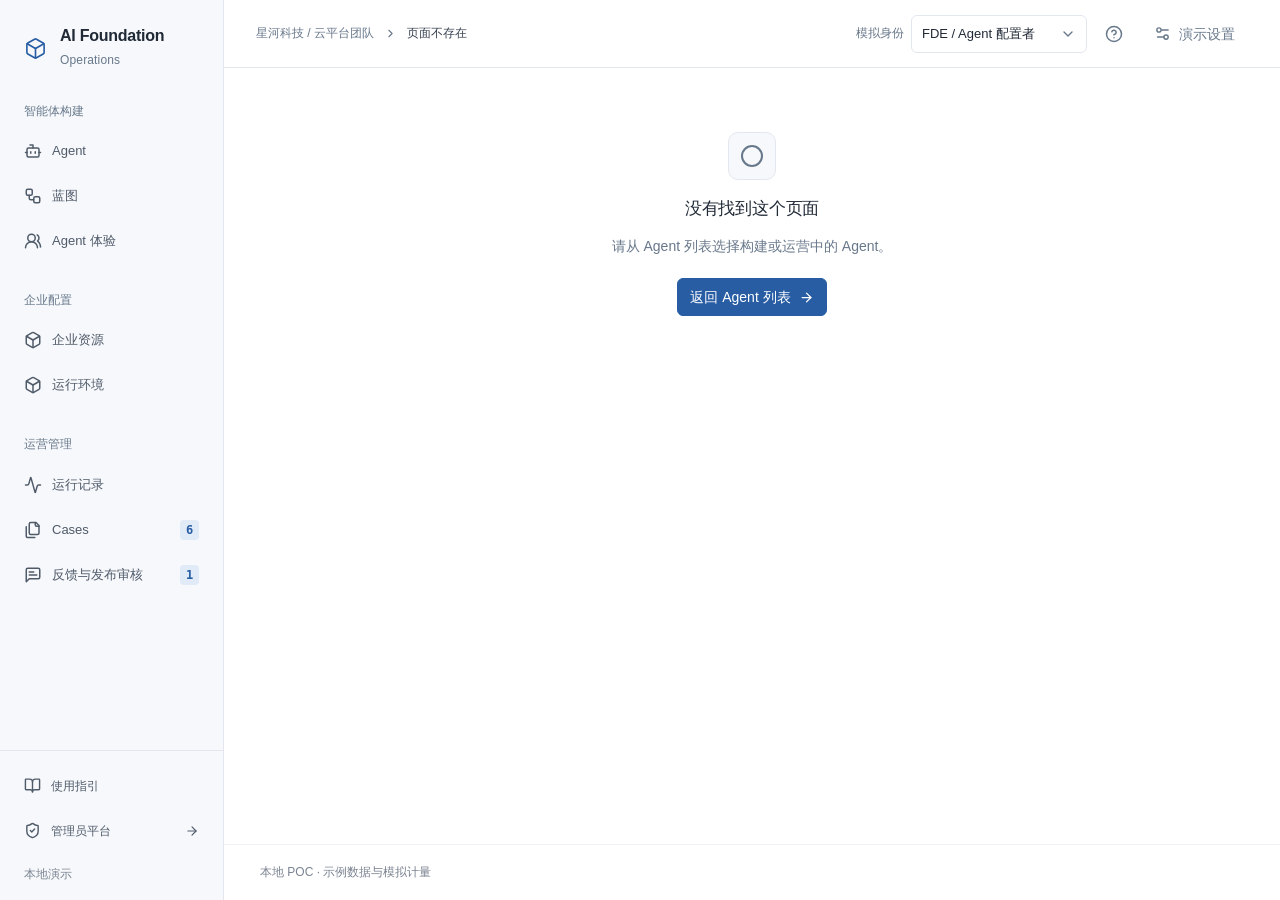
==== commit d6ae1075: "deploy: update AI Foundation demo" ====
--- a/index.html
+++ b/index.html
@@ -7,8 +7,8 @@
     <meta name="description" content="AI Foundation 企业共享底座与应用交付演示。仅使用本地示例数据，不连接真实业务系统。" />
     <link rel="icon" type="image/svg+xml" href="data:image/svg+xml,%3Csvg xmlns='http://www.w3.org/2000/svg' viewBox='0 0 32 32'%3E%3Crect width='32' height='32' rx='8' fill='%2317191c'/%3E%3Cpath d='M9 23V9h14M9 16h11M16 9v14' fill='none' stroke='white' stroke-width='2'/%3E%3C/svg%3E" />
     <title>AI Foundation · 平台概览</title>
-    <script type="module" crossorigin src="/assets/index-d6ma4gUU.js"></script>
-    <link rel="stylesheet" crossorigin href="/assets/index-WGcmGkXN.css">
+    <script type="module" crossorigin src="/assets/index-CjJ_PoKe.js"></script>
+    <link rel="stylesheet" crossorigin href="/assets/index-KOcXSC3z.css">
   <script>
 (() => {
   const url = new URL(location.href);
--- a/assets/index-KOcXSC3z.css
+++ b/assets/index-KOcXSC3z.css
@@ -0,0 +1 @@
+@charset "UTF-8";.native-select{position:relative;width:100%;min-width:0;--select-border: var(--agent-border, var(--border, #e2e7ef));--select-accent: var(--agent-blue, var(--accent, #285da4));--select-height: 38px;--select-font-size: 14px}.native-select-display{display:flex;align-items:center;justify-content:space-between;gap:12px;min-height:var(--select-height);padding:7px 10px;border:1px solid var(--select-border);border-radius:6px;background:#fff;color:var(--agent-ink, var(--text, #202936));font-size:var(--select-font-size);line-height:22px;transition:border-color .12s,box-shadow .12s}.native-select-label{min-width:0;overflow:hidden;text-overflow:ellipsis;white-space:nowrap}.native-select-display>svg{flex-shrink:0;color:#68788b}.native-select:hover:not(.native-select-disabled) .native-select-display{border-color:#9cabbd}.native-select-open .native-select-display{border-color:var(--select-accent)}.native-select:has(>select:focus-visible) .native-select-display{border-color:var(--select-accent);outline:2px solid var(--select-accent);outline-offset:2px}.native-select>select.native-select-control{position:absolute;inset:0;z-index:1;width:100%;max-width:none;height:100%;min-height:0;margin:0;opacity:0;cursor:pointer}.native-select-disabled .native-select-display{color:#68788b;background:#f6f8fb}.native-select-disabled>select.native-select-control{cursor:not-allowed}.field-invalid .native-select-display,.native-select:has(>select[aria-invalid=true]) .native-select-display{border-color:var(--danger, #a44343)}.native-select-menu{position:fixed;z-index:100;box-sizing:border-box;padding:5px;overflow-y:auto;overscroll-behavior:contain;scrollbar-width:thin;border:1px solid #e2e7ef;border-radius:9px;background:#fff;color:#202936;box-shadow:0 8px 28px #19263924,0 2px 5px #1926390d;font-size:14px;line-height:22px}.native-select-option{display:flex;align-items:center;justify-content:space-between;gap:12px;min-height:36px;padding:7px 10px;border-radius:5px;cursor:pointer}.native-select-option>span{min-width:0;overflow-wrap:anywhere}.native-select-option>svg{flex-shrink:0;color:#285da4}.native-select-option[aria-selected=true]{color:#205a9f;font-weight:500}.native-select-option-active:not([aria-disabled=true]){background:#edf3fb}.native-select-option[aria-disabled=true]{color:#8b95a3;cursor:not-allowed}.native-select-group{padding:9px 10px 4px;color:#68788b;font-size:12px}@media(max-width:700px){.native-select{--select-height: 40px;--select-font-size: 16px}.native-select-option{min-height:40px}}@media(prefers-reduced-motion:reduce){.native-select-display{transition:none}}@media(forced-colors:active){.native-select-display,.native-select-menu{border-color:ButtonText}.native-select-option-active:not([aria-disabled=true]){outline:1px solid Highlight}.native-select-option[aria-selected=true]>svg{color:Highlight}}.agent-credential-defaults .agent-credential-boundary{margin:14px 0 0;color:var(--agent-muted, #718098);font-size:12px;line-height:22px}.agent-credential-defaults .agent-enterprise-row-actions button.button,.agent-credential-defaults .agent-enterprise-option-actions button.button{min-height:44px;min-width:44px}.agent-enterprise-config{min-width:0;display:grid;gap:20px;padding-top:20px;margin-top:4px;border-top:1px solid var(--agent-border, #dce3ef);color:var(--text, #24344c)}.agent-enterprise-heading h3{margin:0 0 6px;font-size:15px;line-height:24px}.agent-enterprise-heading>p,.agent-enterprise-group-heading p{margin:0;color:var(--agent-muted, #718098);font-size:13px;line-height:22px}.agent-enterprise-group{min-width:0;scroll-margin-top:90px;padding:18px;border:1px solid var(--agent-border, #dce3ef);border-radius:8px;background:var(--surface, #fff)}.agent-enterprise-group-heading{display:flex;justify-content:space-between;align-items:flex-start;gap:12px}.agent-enterprise-group-heading>div{min-width:0}.agent-enterprise-group h4{display:flex;flex-wrap:wrap;align-items:center;gap:10px;margin:0 0 5px;font-size:14px;line-height:23px}.agent-enterprise-group h4>span{color:var(--agent-muted, #718098);font-size:12px;font-weight:400}.agent-enterprise-config .text-link{display:inline-flex;align-items:center;min-height:44px;font-size:12px;line-height:20px;flex-shrink:0}.agent-enterprise-config .agent-enterprise-row-actions button.button,.agent-enterprise-config .agent-enterprise-option-actions button.button,.agent-enterprise-drawer.agent-drawer :is(button,a).button{min-height:44px;min-width:44px}.agent-enterprise-config .button{font-size:12px}.agent-enterprise-config :is(.button,.text-link):focus-visible,.agent-enterprise-picker>summary:focus-visible{outline:2px solid var(--agent-blue, #235594);outline-offset:3px;border-radius:4px}.agent-enterprise-legacy{margin:12px 0 0;padding-left:10px;border-left:2px solid #b7c8df;font-size:12px;color:var(--agent-muted, #718098);line-height:21px}.agent-enterprise-selected{list-style:none;padding:0;margin:14px 0;display:grid;gap:8px}.agent-enterprise-selected>li{display:flex;align-items:center;justify-content:space-between;gap:12px;min-width:0;padding:10px 12px;background:#f4f7fb;border:1px solid #e0e7f0;border-left:3px solid #7497c3;border-radius:6px}.agent-enterprise-selected>.agent-enterprise-reference-warning{border-left-color:#c29c55;background:#fbf9f4}.agent-enterprise-reference-copy{flex:1;min-width:0}.agent-enterprise-reference-title{display:flex;flex-wrap:wrap;gap:7px 10px;align-items:center}.agent-enterprise-reference-title strong{font-size:13px;line-height:22px;overflow-wrap:anywhere}.agent-enterprise-reference-title .badge{font-size:11px}.agent-enterprise-reference-copy p{margin:4px 0 0;color:var(--agent-muted, #718098);font-size:12px;line-height:20px;overflow-wrap:anywhere}.agent-enterprise-update{display:block;color:var(--agent-blue, #235594)}.agent-enterprise-row-actions{display:flex;flex-shrink:0;gap:4px}.agent-enterprise-empty{display:flex;flex-wrap:wrap;align-items:baseline;gap:4px 12px;padding:16px 0 12px;font-size:12px;line-height:21px;color:var(--agent-muted, #718098)}.agent-enterprise-empty strong{color:#56677f;font-weight:500}.agent-enterprise-picker{margin-top:12px;border-top:1px solid var(--agent-border, #dce3ef)}.agent-enterprise-picker>summary{display:flex;align-items:center;gap:10px;min-height:44px;padding:8px 0;cursor:pointer;color:var(--agent-blue, #235594);font-size:13px;line-height:22px;list-style:none}.agent-enterprise-picker>summary::-webkit-details-marker{display:none}.agent-enterprise-picker>summary:after{content:"";width:7px;height:7px;flex-shrink:0;border:solid currentColor;border-width:0 1.5px 1.5px 0;transform:rotate(45deg);margin:0 3px 4px 4px}.agent-enterprise-picker[open]>summary:after{transform:rotate(225deg);margin-bottom:-3px}.agent-enterprise-candidate-count{margin-left:auto;color:var(--agent-muted, #718098);white-space:nowrap;font-size:12px}.agent-enterprise-picker fieldset{min-width:0;margin:0;padding:4px 0 0;border:0}.agent-enterprise-options{display:grid;grid-template-columns:repeat(auto-fit,minmax(min(100%,260px),1fr));gap:10px;list-style:none;padding:0;margin:0}.agent-enterprise-option{display:flex;flex-direction:column;min-width:0;padding:12px;border:1px solid var(--agent-border, #dce3ef);border-radius:6px}.agent-enterprise-option-title{display:flex;align-items:flex-start;justify-content:space-between;gap:8px}.agent-enterprise-option-title strong{font-size:13px;line-height:22px;overflow-wrap:anywhere}.agent-enterprise-option-title .badge{flex-shrink:0;font-size:11px}.agent-enterprise-option-description{margin:7px 0 0;color:#56677f;font-size:12px;line-height:21px;overflow-wrap:anywhere}.agent-enterprise-option-meta{margin:5px 0 0;color:var(--agent-muted, #718098);font-size:11px;line-height:20px;overflow-wrap:anywhere}.agent-enterprise-replacement{margin:7px 0 0;color:var(--agent-blue, #235594);font-size:12px;line-height:20px}.agent-enterprise-option-actions{display:flex;justify-content:flex-end;gap:6px;padding-top:10px;margin-top:auto}.agent-enterprise-picker-empty{margin:0;padding:12px 0;font-size:12px;line-height:21px;color:var(--agent-muted, #718098)}.agent-enterprise-boundary{margin:0;color:var(--agent-muted, #718098);font-size:12px;line-height:22px}.agent-enterprise-definition{display:grid;gap:24px}.agent-enterprise-definition-meta{margin:0;display:grid;gap:12px}.agent-enterprise-definition-meta>div{display:grid;grid-template-columns:80px minmax(0,1fr);gap:16px;font-size:13px;line-height:23px}.agent-enterprise-definition-meta dt{color:var(--agent-muted, #718098)}.agent-enterprise-definition-meta dd{min-width:0;margin:0;white-space:pre-wrap;overflow-wrap:anywhere}.agent-enterprise-definition h3{font-size:14px;margin:0 0 12px;line-height:24px}.agent-enterprise-definition-heading{display:flex;align-items:baseline;justify-content:space-between;gap:10px}.agent-enterprise-definition pre{margin:0;padding:14px;border:1px solid var(--agent-border, #dce3ef);border-radius:6px;background:#f4f7fb;font:inherit;font-size:13px;line-height:24px;white-space:pre-wrap;overflow-wrap:anywhere}.agent-enterprise-rules{list-style:none;display:grid;gap:10px;margin:0;padding:0}.agent-enterprise-rules>li{padding:12px;border:1px solid var(--agent-border, #dce3ef);border-radius:6px;font-size:13px}.agent-enterprise-rules>li>div{display:flex;align-items:center;justify-content:space-between;gap:12px}.agent-enterprise-rules p{color:var(--agent-muted, #718098);margin:8px 0 0;overflow-wrap:anywhere}.agent-enterprise-details{margin-top:8px;font-size:12px;line-height:22px}.agent-enterprise-details>summary{cursor:pointer;color:var(--agent-blue, #235594);width:fit-content}.agent-enterprise-details>summary:focus-visible{outline:2px solid var(--agent-blue, #235594);outline-offset:3px;border-radius:3px}.agent-enterprise-details dl{margin:10px 0 0;display:grid;gap:8px}.agent-enterprise-details dl>div{display:grid;grid-template-columns:76px minmax(0,1fr);gap:10px}.agent-enterprise-details dt{color:var(--agent-muted, #718098)}.agent-enterprise-details dd{margin:0;white-space:pre-wrap;overflow-wrap:anywhere}.agent-enterprise-details pre{white-space:pre-wrap;overflow-wrap:anywhere;margin:0;font:inherit}.agent-enterprise-details ul{padding-left:18px}.agent-publication-reference{color:var(--agent-muted, #718098);font-size:12px;line-height:21px}.agent-publication-reference-list{padding-left:18px;margin:12px 0;display:grid;gap:8px;font-size:13px;line-height:22px}.agent-publication-reference-list .badge{margin-left:8px}.agent-publication-guidance{margin-top:12px;display:flex;flex-wrap:wrap;gap:12px;align-items:center}.agent-publication-guidance>p{flex:1;min-width:200px}.agent-publication-summary-line+.agent-publication-summary-line{margin-top:5px}@media(max-width:600px){.agent-enterprise-group{padding:14px}.agent-enterprise-group-heading{flex-wrap:wrap;gap:4px}.agent-enterprise-selected>li{flex-wrap:wrap;gap:6px}.agent-enterprise-reference-copy{flex-basis:100%}.agent-enterprise-row-actions{width:100%;justify-content:flex-end}.agent-enterprise-options{grid-template-columns:minmax(0,1fr)}.agent-enterprise-picker>summary{flex-wrap:wrap;gap:6px}.agent-enterprise-definition-meta>div{grid-template-columns:1fr;gap:3px}.agent-enterprise-details dl>div{grid-template-columns:1fr;gap:2px}.agent-publication-guidance .button{width:100%}}.agent-runtime-config{display:grid;gap:16px;margin-top:18px;padding-top:18px;border-top:1px solid var(--agent-border);min-width:0}.agent-creation-details{min-width:0;border-top:1px solid var(--agent-border);padding-top:12px}.agent-creation-details>summary{cursor:pointer;color:var(--agent-muted);font-size:13px;padding:4px 0}.agent-creation-details[open]>summary{margin-bottom:12px}.agent-creation-details>.agent-capability-summary{margin-top:12px}.agent-capability-summary{min-width:0}.agent-capability-summary dl{display:grid;gap:12px;margin:0}.agent-capability-summary dl>div{display:grid;grid-template-columns:48px minmax(0,1fr);gap:12px;align-items:start}.agent-capability-summary dt{padding-top:4px;color:var(--agent-muted);font-size:12px;line-height:20px}.agent-capability-summary dd{display:flex;gap:6px;flex-wrap:wrap;min-width:0;margin:0}.agent-capability-chip{display:inline-flex;padding:3px 9px;border:1px solid var(--agent-border);border-radius:5px;background:var(--surface-subtle);font-size:12px;line-height:20px;overflow-wrap:anywhere}.agent-capability-empty{padding-top:4px;color:var(--agent-muted);font-size:12px;line-height:20px}.agent-runtime-options{display:grid;gap:10px;min-width:0;padding:0;border:0;margin:0}.agent-runtime-options legend{padding:0;margin-bottom:8px;font-size:13px;font-weight:600}.agent-mcp-options{display:grid;gap:10px}.agent-mcp-options label,.agent-tool-options label{display:flex;align-items:flex-start;gap:8px;min-width:0;font-size:13px;line-height:20px}.agent-runtime-options input{flex:0 0 auto;margin-top:3px;accent-color:var(--accent)}.agent-mcp-options strong{font-size:13px;font-weight:500}.agent-mcp-options small{display:block;color:var(--agent-muted);font-size:12px;overflow-wrap:anywhere}.agent-tool-options{display:grid;grid-template-columns:repeat(4,minmax(0,1fr));gap:10px}.agent-tool-options span{overflow-wrap:anywhere}.agent-runtime-environment{display:flex;gap:12px;align-items:flex-start}.agent-runtime-environment .field{flex:1;min-width:0}.agent-runtime-manage{flex-shrink:0;margin-top:25px;min-height:32px;display:inline-flex;align-items:center}.agent-runtime-readonly{min-width:0;margin:0;padding:0;border:0}.agent-publication-options{display:grid;gap:12px;padding:0;border:0;margin:0}.agent-publication-options legend{margin-bottom:12px;font-size:13px;font-weight:600}.agent-publication-options label{display:flex;align-items:flex-start;gap:10px;font-size:13px}.agent-publication-options input{margin-top:3px;accent-color:var(--accent)}.agent-publication-options small{display:block;margin-top:3px;color:var(--agent-muted);font-size:12px}@media(max-width:600px){.agent-tool-options{grid-template-columns:repeat(2,minmax(0,1fr))}.agent-runtime-environment{flex-direction:column}.agent-runtime-environment .field{width:100%}.agent-runtime-manage{margin-top:0}}.agent-detail .breadcrumbs{margin-bottom:12px}.agent-detail .page-header{margin-bottom:14px}.editor-version-line{display:flex;gap:6px 18px;align-items:center;flex-wrap:wrap;margin-bottom:16px;padding:9px 12px;border:1px solid var(--agent-border);border-radius:6px;background:var(--surface-subtle);color:var(--agent-muted);font-size:12px;line-height:20px}.editor-version-line .text-link{margin-left:auto;font-size:12px}.editor-config-layout{display:grid;grid-template-columns:minmax(0,1fr) 325px;gap:32px;margin-top:27px;align-items:start}.editor-section-heading{display:flex;align-items:flex-start;justify-content:space-between;gap:16px;margin-bottom:16px}.editor-section-heading h2,.editor-version-history h2{font-size:18px;font-weight:600;line-height:27px}.editor-section-heading p{margin-top:7px;font-size:13px;line-height:23px;color:var(--agent-muted)}.editor-section-heading .button{flex-shrink:0;font-size:12px}.editor-basics{display:grid;grid-template-columns:1fr;gap:16px;margin-bottom:20px}.editor-instructions .field-label,.editor-instructions input{font-size:14px}.editor-instruction-input{min-height:190px;line-height:1.8;font-size:14px;padding:16px;resize:vertical;background:#fcfdff}.editor-instructions-label{margin-left:5px;color:var(--agent-muted);font-size:12px;font-weight:400}.editor-template-note,.editor-work-source{padding:12px 14px;border:1px solid #dde6f1;border-radius:7px;background:#f4f7fb;color:#52677f;font-size:13px;line-height:22px;overflow-wrap:anywhere}.editor-work-source{margin-bottom:18px}.editor-work-source details{margin-top:8px}.editor-work-source summary{cursor:pointer;color:var(--agent-blue);width:fit-content}.editor-work-source details p{margin-top:8px;white-space:pre-wrap}.editor-work-source summary:focus-visible{outline:2px solid var(--agent-blue);outline-offset:3px;border-radius:3px}.editor-work-comparison{margin:0;padding:14px 16px;font:inherit;font-size:13px;line-height:24px;white-space:pre-wrap;overflow-wrap:anywhere;color:var(--agent-ink)}.editor-blueprint-requirements .editor-work-comparison{margin-top:10px;padding:13px;border:1px solid var(--agent-border);border-radius:6px;background:#f6f8fb}.editor-work-preview{font-size:14px;line-height:1.8;resize:vertical}.editor-work-confirm{display:flex;align-items:flex-start;gap:10px;padding:12px 14px;border:1px solid #dce6f2;border-radius:7px;background:#f0f5fb;color:var(--agent-ink);font-size:13px;line-height:23px}.editor-work-confirm input{flex-shrink:0;width:17px;height:17px;margin-top:3px}.editor-instruction-tip{display:flex;gap:8px;margin-top:16px;color:var(--agent-muted);font-size:12px;line-height:1.8}.editor-instruction-tip svg{color:#6d83a1;flex-shrink:0;margin-top:2px}.editor-resources{padding-left:27px;border-left:1px solid var(--agent-border)}.editor-resources>.editor-section-heading{margin-bottom:18px}.editor-resource-group{padding:14px 0;border-top:1px solid var(--agent-border)}.editor-resource-heading{display:flex;align-items:center;gap:8px}.editor-resource-heading h3{font-size:14px;font-weight:600}.editor-resource-heading>svg{color:#617b9a}.editor-resource-heading>span{font-size:12px;color:var(--agent-muted)}.editor-resource-heading .button{margin-left:auto;width:34px;min-height:34px}.editor-resource-group>p{font-size:12px;color:var(--agent-muted);margin:5px 0 12px}.editor-resource-group ul{list-style:none}.editor-resource-group li{display:flex;align-items:flex-start;gap:8px;padding:10px 12px;border:1px solid #e2e7ef;border-radius:6px;background:#f6f8fb}.editor-resource-group li+li{margin-top:8px}.editor-resource-group li>div{min-width:0;flex:1}.editor-resource-group li strong{display:block;font-size:14px;font-weight:500;line-height:22px}.editor-resource-group li small{display:block;margin-top:3px;color:var(--agent-muted);font-size:12px}.editor-resource-group li .button{width:32px;min-height:32px;padding:0}.editor-skill-customize{display:block;margin-top:6px;padding:0;font-size:12px;color:var(--agent-blue);text-align:left;min-height:28px;line-height:20px}.editor-skill-customize:disabled{opacity:.6}.editor-resource-empty{display:flex;gap:6px;align-items:center;justify-content:center;width:100%;padding:13px;border:1px dashed #d5dfec;border-radius:6px;font-size:12px;color:var(--agent-muted)}.editor-resource-empty:hover{color:var(--agent-blue);border-color:#9bb9dc}.editor-resources>.text-link{font-size:12px}.editor-savebar{position:sticky;bottom:0;z-index:5;display:flex;justify-content:space-between;gap:15px;align-items:center;margin-top:28px;padding:17px 0;border-top:1px solid var(--agent-border);background:#fff}.editor-savebar>span{font-size:12px;line-height:1.8;color:var(--agent-muted)}.editor-savebar .button{font-size:12px}.editor-conflict{display:flex;align-items:center;gap:14px;padding:14px;background:#fff7e9;border:1px solid #efdbb8;font-size:12px;line-height:1.8;margin:18px 0;border-radius:7px}.editor-tab-content{padding-top:28px}.editor-evaluation-summary{display:flex;align-items:center;justify-content:space-between;gap:16px;padding:12px 16px;border:1px solid var(--agent-border);border-radius:6px;margin:16px 0;background:#f9fbfe}.editor-evaluation-summary>div{display:flex;flex-wrap:wrap;align-items:center;gap:14px}.editor-evaluation-summary strong{font-size:14px}.editor-evaluation-summary span:not(.badge){font-size:12px;color:var(--agent-muted)}.editor-evaluation-summary .field{width:240px;max-width:100%;flex-shrink:0}.editor-evaluation-summary .field-label,.editor-evaluation-summary select{font-size:12px}.editor-evaluation-list{border:1px solid var(--agent-border);border-radius:8px;overflow:hidden}.editor-evaluation-list details{padding:17px 20px}.editor-evaluation-list details+details{border-top:1px solid var(--agent-border)}.editor-evaluation-list summary{display:flex;flex-wrap:wrap;gap:11px;align-items:center;cursor:pointer;font-size:14px;line-height:23px}.editor-evaluation-list summary strong{min-width:0;overflow-wrap:anywhere;font-weight:500}.editor-evaluation-list summary .badge{margin-left:auto;font-size:12px}.editor-check-pass{color:#2e8569;display:flex}.editor-check-fail{color:#be4d4d;display:flex}.editor-regression-label{color:var(--agent-muted);font-size:12px}.editor-evaluation-list dl{padding:18px 0 0 26px}.editor-evaluation-list dl>div{display:grid;grid-template-columns:75px minmax(0,1fr);gap:12px;font-size:14px;line-height:1.85}.editor-evaluation-list dl>div+div{margin-top:10px}.editor-evaluation-list dt{color:var(--agent-muted)}.editor-evaluation-list dd{margin:0;white-space:pre-wrap;overflow-wrap:anywhere}.editor-evaluation-list details>.text-link{margin:12px 0 0 26px}.editor-release-track{list-style:none;display:grid;grid-template-columns:repeat(3,minmax(0,1fr));margin:26px 0;border:1px solid var(--agent-border);border-radius:9px}.editor-release-track>li{display:flex;gap:13px;padding:25px 22px}.editor-release-track>li+li{border-left:1px solid var(--agent-border)}.editor-release-track>li>span{display:grid;place-items:center;width:27px;height:27px;border-radius:50%;background:#edf1f6;color:#7c8ba0;font-size:12px;flex-shrink:0}.editor-release-track>li>.editor-stage-complete{background:#e8f4ee;color:#2f7b62}.editor-release-track h3{font-size:15px}.editor-release-track p{font-size:13px;color:var(--agent-muted);line-height:23px;min-height:46px;margin:8px 0 13px;overflow-wrap:anywhere}.editor-role-guide{display:flex;gap:12px;padding:16px;background:#f5f8fe;border:1px solid #dce7f5;border-radius:8px;margin-bottom:26px}.editor-role-guide p{font-size:13px;line-height:23px;color:#52677f}.editor-role-guide svg{color:#6a83a2;flex-shrink:0;margin-top:3px}.editor-channels{display:grid;grid-template-columns:repeat(3,minmax(0,1fr));gap:22px}.editor-channels a{display:flex;gap:12px;align-items:center;padding:7px 0}.editor-channels a>div{flex:1}.editor-channels a>svg{color:#6b83a1}.editor-channels strong{font-size:14px;font-weight:500}.editor-channels span{display:block;margin-top:4px;font-size:12px;color:var(--agent-muted)}.editor-channels a:hover strong{color:var(--agent-blue)}.editor-version-history{margin-top:30px}.editor-version-history>h2{margin-bottom:18px}.editor-history-list{border:1px solid var(--agent-border);border-radius:7px}.editor-history-list>button{display:flex;flex-wrap:wrap;gap:18px;align-items:center;width:100%;padding:17px 20px;text-align:left}.editor-history-list>button+button{border-top:1px solid var(--agent-border)}.editor-history-list>button:hover{background:#f7faff}.editor-history-list strong{font-size:14px;font-weight:600}.editor-history-list span:not(.badge){font-size:12px;color:var(--agent-muted)}.editor-history-list .badge{margin-left:auto}.editor-usage-metrics{display:grid;grid-template-columns:repeat(4,minmax(0,1fr));border-block:1px solid var(--agent-border)}.editor-usage-metrics>div{padding:24px 20px}.editor-usage-metrics>div:first-child{padding-left:0}.editor-usage-metrics>div+div{border-left:1px solid var(--agent-border)}.editor-usage-metrics dt{font-size:12px;color:var(--agent-muted)}.editor-usage-metrics dd{margin:7px 0 0;font-size:30px;font-weight:600;font-variant-numeric:tabular-nums;line-height:38px}.editor-usage-links{display:flex;gap:22px;flex-wrap:wrap;padding:20px 0 25px;font-size:12px}.editor-recent-requests>a{display:flex;align-items:center;gap:16px;padding:16px 0}.editor-recent-requests>a+a{border-top:1px solid var(--agent-border)}.editor-recent-requests>a>div{flex:1;min-width:0}.editor-recent-requests strong{display:block;font-size:14px;font-weight:500;overflow-wrap:anywhere;line-height:23px}.editor-recent-requests span:not(.badge){display:block;margin-top:6px;font-size:12px;color:var(--agent-muted)}.editor-recent-requests>a:hover strong{color:var(--agent-blue)}.editor-resource-options>div{border:1px solid #e2e7ef;border-radius:8px;padding:17px}.editor-resource-options>div+div{margin-top:12px}.editor-resource-options label{display:flex;gap:12px;align-items:flex-start;cursor:pointer}.editor-resource-options label input{margin-top:3px;width:15px}.editor-resource-options label>span{flex:1;min-width:0}.editor-resource-options strong{display:flex;align-items:center;justify-content:space-between;gap:10px;font-size:14px;font-weight:500}.editor-resource-options small{font-size:12px;color:#68788b;font-weight:400}.editor-resource-options p{font-size:13px;line-height:23px;margin:7px 0 0;color:#68788b}.editor-resource-options details{margin:10px 0 0 27px}.editor-resource-options summary{font-size:12px;cursor:pointer;color:#42648c}.editor-resource-options details small{display:block;margin-top:8px}.editor-frozen-copy{padding:15px;border:1px solid #e2e7ef;border-radius:7px;background:#f6f8fb;font-size:14px;line-height:25px;margin-top:12px;white-space:pre-wrap}.editor-frozen-details>div{display:grid;grid-template-columns:100px minmax(0,1fr);gap:14px;padding:14px 0;font-size:14px;line-height:25px}.editor-frozen-details>div+div{border-top:1px solid #e4e8ef}.editor-frozen-details dt{color:#68788b}.editor-frozen-details dd{margin:0;white-space:pre-wrap;overflow-wrap:anywhere}.editor-publish-confirm{display:flex;align-items:flex-start;gap:10px;font-size:14px;line-height:24px;padding:15px;background:#f0f5fb;border-radius:7px}.editor-publish-confirm input{width:16px;margin-top:3px}@media(max-width:1200px){.editor-config-layout{grid-template-columns:minmax(0,1fr) 280px;gap:22px}.editor-resources{padding-left:21px}.editor-evaluation-summary{flex-wrap:wrap}.editor-release-track>li{padding:23px 17px}}@media(max-width:800px){.editor-config-layout{grid-template-columns:1fr}.editor-resources{border-left:0;padding-left:0;border-top:1px solid var(--agent-border);padding-top:23px}.editor-release-track{grid-template-columns:1fr}.editor-release-track>li+li{border-left:0;border-top:1px solid var(--agent-border)}.editor-release-track p{min-height:0;font-size:13px;line-height:23px}.editor-savebar{flex-wrap:wrap}.editor-channels{grid-template-columns:1fr;gap:15px}}@media(max-width:600px){.editor-version-line{gap:7px 14px}.editor-version-line .text-link{margin-left:0}.editor-section-heading{flex-wrap:wrap;gap:12px}.editor-section-heading .button{margin-left:0}.editor-savebar .button-group{flex-wrap:wrap}.editor-evaluation-summary{padding:17px}.editor-evaluation-summary .field{width:100%}.editor-evaluation-list details{padding:16px 13px}.editor-evaluation-list dl{padding-left:0}.editor-evaluation-list dl>div{grid-template-columns:1fr;gap:4px;font-size:14px}.editor-regression-label{display:none}.editor-history-list>button{flex-wrap:wrap;gap:8px 14px}.editor-usage-metrics{grid-template-columns:repeat(2,minmax(0,1fr))}.editor-usage-metrics>div{padding:19px 15px}.editor-usage-metrics>div:nth-child(odd){border-left:0;padding-left:0}.editor-usage-metrics>div:nth-child(n+3){border-top:1px solid var(--agent-border)}.editor-usage-metrics dd{font-size:30px;line-height:38px}.editor-frozen-details>div{grid-template-columns:1fr;gap:3px;font-size:14px;line-height:25px}.editor-recent-requests{font-size:12px}.editor-recent-requests>a{gap:8px;flex-wrap:wrap}.editor-recent-requests>a>div{min-width:100%}}.editor-config-layout{gap:32px;margin-top:28px}.editor-instructions .field-help{line-height:21px}.editor-resource-group>p{line-height:21px;margin-top:7px}.editor-resource-group li small{line-height:20px}.editor-resource-group li .button{min-width:32px;width:32px;min-height:32px}.editor-resource-heading .button{min-width:34px;width:34px;min-height:34px}.editor-resource-group li strong{overflow-wrap:anywhere}.editor-resource-upgrade,.editor-skill-customize{display:block;width:fit-content;max-width:100%;min-height:32px;margin-top:5px;padding:5px 0;color:var(--agent-blue);font-size:13px;line-height:22px;text-align:left;overflow-wrap:anywhere;border-radius:4px}.editor-resource-upgrade:hover:not(:disabled),.editor-skill-customize:hover:not(:disabled){color:#1f549b;text-decoration:underline;text-underline-offset:3px}.editor-resource-upgrade:focus-visible,.editor-skill-customize:focus-visible{outline:2px solid var(--agent-blue);outline-offset:3px}.editor-resource-upgrade:disabled,.editor-skill-customize:disabled{color:var(--agent-muted);opacity:.6;cursor:not-allowed}.editor-resource-empty:disabled{cursor:not-allowed;opacity:.6}.editor-resource-links{display:flex;flex-wrap:wrap;gap:6px 20px;padding-top:16px;border-top:1px solid var(--agent-border)}.editor-resource-links .text-link{min-height:34px;font-size:13px;line-height:22px}.editor-resource-links .text-link>svg{flex-shrink:0}.editor-shared-skill{min-width:0;margin-top:12px;border:1px solid var(--agent-border);border-radius:8px;background:#fff}.editor-shared-skill>summary{padding:13px 16px;color:#42648c;font-size:13px;line-height:23px;cursor:pointer;border-radius:7px}.editor-shared-skill>summary:hover{background:#f6f8fb;color:var(--agent-blue)}.editor-shared-skill>summary:focus-visible{outline:2px solid var(--agent-blue);outline-offset:-3px}.editor-shared-skill[open]>summary{border-bottom:1px solid var(--agent-border);border-radius:7px 7px 0 0;background:#f6f8fb}.editor-shared-skill>.resource-guide{padding:18px 16px}.agent-drawer .resource-guide{color:var(--agent-ink);font-size:14px;line-height:24px}.agent-drawer .resource-guide h3{font-size:15px;line-height:24px}.agent-drawer .resource-guide h4{font-size:14px;line-height:23px}.agent-drawer .resource-guide-inputs small{font-size:12px;line-height:20px}.agent-drawer .resource-guide-table-scroll{overscroll-behavior-x:contain;scrollbar-width:thin}.agent-drawer .resource-guide-example>summary{min-height:28px;font-size:13px;line-height:22px}.editor-skill-customize:hover:not(:disabled){text-decoration:underline;text-underline-offset:3px}.editor-history-list>button{min-height:54px;padding-block:12px}.editor-history-list>button:focus-visible{outline-offset:-3px}.editor-savebar{padding-block:16px}.editor-savebar>span{font-size:12px;line-height:21px}.editor-resource-options label input{flex-shrink:0;width:18px;height:18px}.editor-resource-options details{margin-top:14px}@media(max-width:800px){.editor-config-layout{gap:28px}.editor-usage-metrics dd{font-size:27px;line-height:35px}.editor-savebar{padding-bottom:max(14px,env(safe-area-inset-bottom))}}@media(max-width:600px){.agent-create-drawer .agent-drawer-actions,.agent-blueprint-drawer .agent-drawer-actions{align-items:stretch}.agent-create-drawer .agent-drawer-actions>.button-group,.agent-blueprint-drawer .agent-drawer-actions>.button-group{width:100%;margin-left:0}.agent-create-drawer .drawer-footer .button-primary,.agent-blueprint-drawer .drawer-footer .button-primary,.editor-work-generator .drawer-footer .button-primary{flex:2;white-space:nowrap}.editor-work-comparison{padding:12px}.editor-instruction-input{min-height:200px}.editor-savebar{gap:10px}.editor-savebar .button-group{width:100%}.editor-savebar .button-group .button{flex:1;min-height:44px}.editor-usage-metrics dd{font-size:26px;line-height:34px}.editor-resource-options strong{flex-wrap:wrap}.editor-resource-upgrade,.editor-skill-customize{min-height:40px;padding-block:9px}.editor-resource-links{flex-direction:column;align-items:flex-start;gap:4px;padding-top:12px}.editor-resource-links .text-link{min-height:40px}.editor-shared-skill>summary{padding:12px}.editor-shared-skill>.resource-guide{padding:16px 12px}.editor-resource-options details{margin-left:0}}.agent-config-controls{display:grid;gap:16px;margin-top:20px;padding-top:18px;border-top:1px solid var(--agent-border)}.agent-config-control-heading h3,.agent-config-optimization h3{font-size:16px;line-height:25px;font-weight:600}.agent-config-control-heading p,.agent-config-control-help{margin-top:6px;color:var(--agent-muted);font-size:13px;line-height:23px}.agent-config-controls>.field{max-width:360px}.agent-config-channel-controls{min-width:0;margin:0;padding:0;border:0}.agent-config-channel-controls legend{margin-bottom:2px;padding:0;font-size:14px;line-height:22px;font-weight:600}.agent-config-channel-controls>p{margin-bottom:12px}.agent-config-channel-control{display:flex;align-items:center;justify-content:space-between;gap:20px;min-height:59px;padding:9px 0;border-bottom:1px solid var(--agent-border)}.agent-config-channel-control:first-of-type{border-top:1px solid var(--agent-border)}.agent-config-channel-control strong{font-size:14px;line-height:23px;font-weight:500}.agent-config-channel-control>.native-select{flex-shrink:0;width:112px}.agent-config-optimization{margin-top:18px;padding:12px 14px;border:1px solid var(--agent-border);border-radius:6px;background:#f6f8fb}.agent-config-optimization-heading{display:flex;align-items:center;justify-content:space-between;gap:16px}.agent-config-optimization>p{margin-top:6px;color:var(--agent-muted);font-size:13px;line-height:22px}.agent-config-optimization-link{min-height:32px;margin-top:8px;font-size:13px;line-height:22px}.agent-config-switch{display:inline-flex;align-items:center;gap:8px;min-height:36px;padding:3px;border-radius:5px;font-size:13px;line-height:22px;white-space:nowrap}.agent-config-switch-track{display:block;width:36px;height:22px;padding:3px;border-radius:12px;background:#8693a4;transition:background-color .12s}.agent-config-switch-track>span{display:block;width:16px;height:16px;border-radius:50%;background:#fff;transform:translate(0);transition:transform .12s}.agent-config-switch[aria-checked=true] .agent-config-switch-track{background:var(--agent-blue)}.agent-config-switch[aria-checked=true] .agent-config-switch-track>span{transform:translate(14px)}.agent-config-switch:hover:not(:disabled){background:#edf3fb}.agent-config-switch:focus-visible{outline:2px solid var(--agent-blue);outline-offset:3px}.agent-config-switch:disabled{opacity:.55;cursor:not-allowed}.agent-config-channel-summary{display:flex;flex-wrap:wrap;gap:8px 20px;list-style:none;margin:0;padding:0}.agent-config-channel-summary>li{display:inline-flex;gap:8px;align-items:baseline;font-size:13px;line-height:23px}.agent-config-channel-summary strong{font-size:12px;font-weight:500}.agent-config-channel-allowed{color:var(--agent-blue)}.agent-config-channel-denied{color:var(--agent-muted)}.agent-config-entry-list>.agent-config-entry{display:flex;align-items:center;gap:12px;min-width:0;min-height:70px;padding:10px 0}.agent-config-entry-list>.agent-config-entry>svg{flex-shrink:0}.agent-config-entry-list>.agent-config-entry>div{flex:1;min-width:0}.agent-config-entry-unavailable{color:var(--agent-muted)}.agent-config-entry-unavailable strong{font-size:14px;line-height:23px;font-weight:500}.agent-config-entry-unavailable>div>span{display:block;margin-top:4px;color:var(--agent-muted);font-size:12px;line-height:21px}.agent-config-unavailable-note{display:block;margin-top:10px;color:var(--agent-muted);font-size:12px;line-height:21px}@media(max-width:600px){.agent-config-controls{margin-top:22px;padding-top:20px;gap:18px}.agent-config-controls>.field{max-width:none}.agent-config-channel-control>.native-select{width:106px}.agent-config-optimization{padding:14px}.agent-config-optimization-heading{gap:12px;flex-wrap:wrap}.agent-config-switch{min-height:44px}.agent-config-channel-summary{flex-direction:column;gap:6px}.agent-config-entry-list>.agent-config-entry{min-height:64px}}@media(prefers-reduced-motion:reduce){.agent-config-switch-track,.agent-config-switch-track>span{transition:none}}.agent-blueprint-catalog .blueprint-directory-intro{display:flex;align-items:flex-start;gap:12px;padding:17px 20px;margin-bottom:24px;border:1px solid #dce7f5;border-radius:9px;background:#f5f8fd;color:var(--agent-blue, #285da4)}.agent-blueprint-catalog .blueprint-directory-intro>svg{flex:none;margin-top:3px}.agent-blueprint-catalog .blueprint-directory-intro>div{flex:1;min-width:0}.agent-blueprint-catalog .blueprint-directory-intro strong{color:var(--agent-ink, #202936);font-size:14px;font-weight:600}.agent-blueprint-catalog .blueprint-directory-intro p{margin-top:3px;color:#5d6e83;font-size:12px;line-height:1.8}.agent-blueprint-catalog .blueprint-directory-intro .badge{flex:none;margin-top:2px}.agent-blueprint-catalog .blueprint-catalog-toolbar{display:flex;align-items:center;flex-wrap:wrap;gap:12px 20px;margin-bottom:16px}.agent-blueprint-catalog .blueprint-category-filters{display:flex;align-items:center;flex-wrap:wrap;gap:5px}.agent-blueprint-catalog .blueprint-category-filters button{display:inline-flex;align-items:center;gap:7px;min-height:36px;padding:7px 10px;border:1px solid transparent;border-radius:6px;color:#56677b;font-size:12px;background:transparent}.agent-blueprint-catalog .blueprint-category-filters button:hover{background:#f6f8fb}.agent-blueprint-catalog .blueprint-category-filters button[aria-pressed=true]{color:#285da4;border-color:#d9e5f4;background:#edf3fb;font-weight:600}.agent-blueprint-catalog .blueprint-category-filters button span{color:#728196;font-weight:400;font-variant-numeric:tabular-nums}.agent-blueprint-catalog .blueprint-search{display:flex;align-items:center;gap:9px;flex:1;min-width:220px;max-width:340px;margin-left:auto;padding:0 11px;min-height:38px;border:1px solid #dce3ed;border-radius:6px;color:#6c7c91;background:#fff}.agent-blueprint-catalog .blueprint-search svg{flex:none}.agent-blueprint-catalog .blueprint-search input{width:100%;min-width:0;padding:8px 0;border:0;border-radius:0;box-shadow:none;background:transparent;font-size:12px}.agent-blueprint-catalog .blueprint-search:focus-within{outline:2px solid #a9c4e7;outline-offset:2px}.agent-blueprint-catalog .blueprint-search input:focus{outline:none;box-shadow:none}.agent-blueprint-catalog .blueprint-directory-group+.blueprint-directory-group{margin-top:30px}.agent-blueprint-catalog .blueprint-group-heading{margin-bottom:14px}.agent-blueprint-catalog .blueprint-group-heading h2{display:flex;align-items:center;gap:9px;font-size:16px;line-height:1.6;font-weight:600}.agent-blueprint-catalog .blueprint-group-heading h2 span{display:inline-grid;place-items:center;min-width:23px;min-height:23px;border-radius:5px;background:#f0f3f8;color:#65768b;font-size:11px;font-weight:400}.agent-blueprint-catalog .blueprint-group-heading p{margin-top:4px;color:var(--agent-muted, #68788b);font-size:12px}.agent-blueprint-catalog .agent-blueprint-grid{grid-template-columns:repeat(3,minmax(0,1fr));gap:16px}.agent-blueprint-catalog .agent-blueprint-card{padding:20px;transition:border-color .14s ease,box-shadow .14s ease}.agent-blueprint-catalog .agent-blueprint-card:hover{border-color:#b9cee7;box-shadow:0 4px 16px #253c5710}.agent-blueprint-catalog .agent-blueprint-card-heading{justify-content:flex-start;margin-bottom:15px;gap:10px}.agent-blueprint-catalog .blueprint-scenario-icon{display:grid;place-items:center;width:38px;height:38px;flex:none;border-radius:8px;color:#285da4;background:#edf3fb}.agent-blueprint-catalog .blueprint-card-audience{color:#68788b;font-size:11px;line-height:1.6}.agent-blueprint-catalog .agent-blueprint-card h3{font-size:16px;line-height:1.65;font-weight:600}.agent-blueprint-catalog .agent-blueprint-card h3>button{padding:0;text-align:left;font:inherit;line-height:inherit}.agent-blueprint-catalog .agent-blueprint-card h3>button:hover{color:#285da4}.agent-blueprint-catalog .agent-blueprint-description{margin-top:6px;font-size:13px;line-height:1.8}.agent-blueprint-catalog .blueprint-card-input{margin-top:12px;color:#67788d;font-size:11px;line-height:1.8}.agent-blueprint-catalog .blueprint-card-input>span{margin-right:8px;color:#4c607a}.agent-blueprint-catalog .blueprint-card-delivery{padding:12px 13px;margin-top:16px;border:1px solid #edf0f5;border-radius:6px;background:#f8fafc}.agent-blueprint-catalog .blueprint-card-delivery>span{display:flex;align-items:center;gap:5px;color:#64748a;font-size:11px}.agent-blueprint-catalog .blueprint-card-delivery ul{display:flex;flex-wrap:wrap;gap:5px 12px;margin-top:7px;list-style:none;padding:0;color:#35465c;font-size:12px;line-height:1.7}.agent-blueprint-catalog .blueprint-card-delivery li:before{content:"·";padding-right:5px;color:#8096b1}.agent-blueprint-catalog .agent-blueprint-example{font-size:12px;margin-top:16px;padding:12px 13px}.agent-blueprint-catalog .agent-blueprint-card-footer{margin-top:auto;padding-top:14px;border-top:0;gap:6px}.agent-blueprint-catalog .agent-blueprint-card-footer>span{font-size:11px}.agent-blueprint-catalog .agent-blueprint-card-footer .button{padding:6px 8px;font-size:12px}.blueprint-catalog-drawer .blueprint-preview-note{display:flex;align-items:flex-start;gap:10px;padding:12px 14px;border-radius:7px;background:#f4f8fd;color:#61748a;font-size:12px;line-height:1.8}.blueprint-catalog-drawer .blueprint-preview-note .badge{flex:none}.blueprint-catalog-drawer .blueprint-preview-section{margin-top:24px}.blueprint-catalog-drawer .blueprint-preview-section h3,.blueprint-catalog-drawer .blueprint-creation-section>h3{display:flex;align-items:center;gap:8px;margin-bottom:12px;font-size:14px;font-weight:600}.blueprint-catalog-drawer .blueprint-preview-section h3 svg{color:#58769b}.blueprint-catalog-drawer .blueprint-input-examples{display:grid;gap:12px}.blueprint-catalog-drawer .blueprint-input-examples>div{padding-left:12px;border-left:2px solid #dce7f5}.blueprint-catalog-drawer .blueprint-input-examples dt{font-size:12px;font-weight:600;color:#475a72}.blueprint-catalog-drawer .blueprint-input-examples dd{margin:4px 0 0;color:#68788b;font-size:12px;line-height:1.85;overflow-wrap:anywhere}.blueprint-catalog-drawer .blueprint-material-note{margin-top:12px;color:#6a7b90;font-size:12px;line-height:1.8}.blueprint-catalog-drawer .blueprint-stage-list{list-style:none;padding:0;margin:0}.blueprint-catalog-drawer .blueprint-stage-list li{position:relative;display:flex;gap:13px;padding-bottom:17px}.blueprint-catalog-drawer .blueprint-stage-list li:last-child{padding-bottom:0}.blueprint-catalog-drawer .blueprint-stage-list li:not(:last-child):after{content:"";position:absolute;left:13px;top:30px;bottom:3px;width:1px;background:#dce6f2}.blueprint-catalog-drawer .blueprint-stage-number{display:grid;place-items:center;flex:none;width:27px;height:27px;border:1px solid #dae5f4;border-radius:50%;background:#f3f7fd;color:#285da4;font-size:12px;font-variant-numeric:tabular-nums}.blueprint-catalog-drawer .blueprint-stage-list h4{padding-top:2px;color:#34465c;font-size:13px;font-weight:500}.blueprint-catalog-drawer .blueprint-stage-list p{margin-top:3px;color:#6a7a8f;font-size:12px;line-height:1.8}.blueprint-catalog-drawer .blueprint-stage-output{display:inline-flex;align-items:center;gap:5px;margin-top:5px;color:#4b6e98;font-size:11px}.blueprint-catalog-drawer .blueprint-output-example{padding:15px 17px;border:1px solid #e2e9f3;border-radius:7px;background:#f8fafc;color:#45566d;font:inherit;font-size:12px;line-height:1.9;white-space:pre-wrap;overflow-wrap:anywhere}.blueprint-catalog-drawer .blueprint-human-boundary{padding:14px 16px;border:1px solid #e2e7ef;border-radius:7px}.blueprint-catalog-drawer .blueprint-human-boundary ul{padding-left:17px;color:#596a7f;font-size:12px;line-height:1.85}.blueprint-catalog-drawer .blueprint-human-boundary li+li{margin-top:6px}.blueprint-catalog-drawer .blueprint-creation-section{display:grid;gap:16px}.blueprint-catalog-drawer .blueprint-creation-section>h3{margin-bottom:0;padding-top:6px}.agent-blueprint-catalog button:focus-visible,.blueprint-catalog-drawer summary:focus-visible{outline:2px solid #8aadd8;outline-offset:3px}@media(max-width:1250px){.agent-blueprint-catalog .agent-blueprint-grid{grid-template-columns:repeat(2,minmax(0,1fr))}}@media(max-width:700px){.agent-blueprint-catalog .blueprint-directory-intro{padding:14px;gap:9px}.agent-blueprint-catalog .blueprint-directory-intro>.badge{display:none}.agent-blueprint-catalog .blueprint-category-filters{gap:4px}.agent-blueprint-catalog .blueprint-category-filters button{padding:7px 8px}.agent-blueprint-catalog .blueprint-search{flex-basis:100%;max-width:none;margin-left:0}.agent-blueprint-catalog .agent-blueprint-grid{grid-template-columns:minmax(0,1fr);gap:13px}.agent-blueprint-catalog .agent-blueprint-card{padding:18px}.agent-blueprint-catalog .agent-blueprint-directory-label{font-size:11px}.blueprint-catalog-drawer .blueprint-preview-note{flex-wrap:wrap}.blueprint-catalog-drawer .blueprint-output-example{padding:12px}}@media(prefers-reduced-motion:reduce){.agent-blueprint-catalog .agent-blueprint-card{transition:none}}.resource-guide{display:grid;gap:20px;min-width:0;color:var(--admin-ink, var(--text));font-size:14px;line-height:1.7;overflow-wrap:anywhere}.resource-guide>section{min-width:0}.resource-guide h3{margin:0 0 12px;font-size:14px;line-height:1.5}.resource-guide h4{margin:0 0 4px;font-size:13px;line-height:1.6}.resource-guide ul{margin:10px 0 0;padding-left:20px}.resource-guide li+li{margin-top:8px}.resource-guide-notice{padding:14px 16px;border-left:3px solid var(--admin-blue, var(--accent));background:var(--admin-blue-soft, var(--surface-subtle))}.resource-guide-notice strong{display:block;margin-bottom:4px}.resource-guide-notice p+p{margin-top:8px}.resource-guide-table-scroll{max-width:100%;overflow-x:auto;border:1px solid var(--admin-line, var(--border));border-radius:6px}.resource-guide-inputs{width:100%;min-width:420px;border-collapse:collapse;text-align:left}.resource-guide-inputs th,.resource-guide-inputs td{padding:11px 12px;vertical-align:top;border-bottom:1px solid var(--admin-line, var(--border))}.resource-guide-inputs thead th{background:var(--admin-soft, var(--surface-subtle));font-weight:500}.resource-guide-inputs tbody th{width:27%;font-weight:500}.resource-guide-inputs tbody td:nth-child(2){width:48px;white-space:nowrap}.resource-guide-inputs tbody tr:last-child>*{border-bottom:0}.resource-guide-inputs small{display:block;margin-top:4px;color:var(--admin-muted, var(--muted));font-size:12px;line-height:20px}.resource-guide-steps{display:grid;gap:14px;margin:0;padding-left:22px}.resource-guide-output{padding:12px 14px;border:1px solid var(--admin-line, var(--border));border-radius:6px}.resource-guide-example-note,.resource-guide-source-note,.resource-guide-sources p{color:var(--admin-muted, var(--muted));font-size:12px}.resource-guide-examples{display:grid;gap:10px;margin-top:12px}.resource-guide-example{min-width:0;padding:12px 14px;border:1px solid var(--admin-line, var(--border));border-radius:6px}.resource-guide-example summary{cursor:pointer;font-weight:500}.resource-guide-example pre{max-height:360px;margin:12px 0 0;padding:14px;overflow:auto;background:var(--admin-soft, var(--surface-subtle));border-radius:4px;white-space:pre-wrap;tab-size:2;font-size:12px;line-height:1.65}.resource-guide code{font-family:SFMono-Regular,Menlo,Consolas,monospace}.resource-guide ul.resource-guide-sources{list-style:none;padding:0}.resource-guide-sources li{padding-top:12px;border-top:1px solid var(--admin-line, var(--border))}.resource-guide-sources a{color:var(--admin-blue, var(--accent));font-weight:500}.resource-guide-sources a:hover{text-decoration:underline;text-underline-offset:3px}.resource-guide-sources p,.resource-guide-legacy+.resource-guide-legacy{margin-top:6px}.resource-guide summary:focus-visible,.resource-guide a:focus-visible,.resource-history-toggle:focus-within{outline:2px solid var(--admin-blue, var(--accent));outline-offset:4px}.resource-history-toggle{display:inline-flex;align-items:center;gap:8px;color:var(--admin-ink, var(--text));cursor:pointer;font-size:12px}.resource-history-toggle input{width:16px;height:16px;flex-shrink:0}.resource-library .resource-history-note{margin:0 0 14px;color:var(--admin-muted, var(--muted));font-size:12px}@media(max-width:600px){.resource-guide{gap:18px}.resource-guide-inputs{min-width:360px}.resource-guide-inputs th,.resource-guide-inputs td{padding:9px 10px}}.resource-editor-drawer{--admin-ink: #202936;--admin-muted: #68788b;--admin-line: #e2e7ef;--admin-soft: #f6f8fb;--admin-blue: #285da4;--admin-blue-soft: #edf3fb;color:var(--admin-ink);font-size:14px;line-height:1.65}.resource-editor-stack{display:flex;flex-direction:column;gap:16px;min-width:0}.resource-editor-stack p{margin:0}.resource-editor-fields{display:grid;grid-template-columns:repeat(2,minmax(0,1fr));gap:14px 16px}.resource-editor-full{grid-column:1 / -1}.resource-editor-drawer .field-label{font-size:13px;line-height:20px}.resource-editor-drawer .field{gap:5px}.resource-editor-drawer :is(input,select,textarea){font-size:14px}.resource-editor-drawer textarea{resize:vertical;line-height:1.7}.resource-editor-drawer .field-help{font-size:12px;line-height:1.7;margin-top:6px}.resource-editor-drawer .resource-editor-code{font-family:SFMono-Regular,Menlo,Consolas,monospace;font-size:12px;line-height:1.8;tab-size:2}.resource-editor-drawer input[type=file]{padding:10px;max-width:100%}.resource-editor-drawer input[type=file]::file-selector-button{border:1px solid var(--admin-line);padding:6px 10px;border-radius:4px;background:#fff;color:var(--admin-ink);margin-right:12px;cursor:pointer;font:inherit}.resource-editor-drawer .drawer-header h2{font-size:19px;line-height:1.5}.resource-editor-drawer .drawer-header p{font-size:13px}.resource-editor-drawer .drawer-footer .button-group{justify-content:flex-end;flex-wrap:wrap}.resource-editor-drawer .button-primary{background:var(--admin-blue);border-color:var(--admin-blue);color:#fff}.resource-editor-drawer .button-primary:hover:not(:disabled){background:#204d83;border-color:#204d83}.resource-editor-drawer :is(.button,input,select,textarea):focus-visible{outline:2px solid var(--admin-blue);outline-offset:3px}.resource-editor-identity{color:var(--admin-muted);font-size:12px}.resource-editor-callout{margin:0;padding:12px 15px;border:1px solid #d7e3f1;border-left:3px solid var(--admin-blue, #285da4);background:var(--admin-blue-soft, #edf3fb);color:var(--admin-ink, #202936);font-size:13px;line-height:1.75;border-radius:4px}.resource-editor-callout p{margin:0}.resource-editor-callout .button{margin-top:10px}.resource-editor-error{margin:0;padding:12px 15px;border:1px solid #e8c7c0;border-radius:4px;background:#fcf2ef;color:#934032;font-size:13px;line-height:1.7;overflow-wrap:anywhere}.resource-editor-muted{color:var(--admin-muted, #68788b);font-size:12px;line-height:1.75}.resource-editor-section-heading{display:flex;align-items:center;justify-content:space-between;flex-wrap:wrap;gap:10px;margin-bottom:14px}.resource-editor-section-heading h3,.resource-editor-drawer h3{margin:0;font-size:15px;line-height:1.6}.resource-editor-facts{display:grid;gap:10px;margin:0}.resource-editor-facts>div{display:grid;grid-template-columns:90px minmax(0,1fr);gap:16px}.resource-editor-facts dt{color:var(--admin-muted);font-size:12px}.resource-editor-facts dd{margin:0;font-size:13px;overflow-wrap:anywhere;white-space:pre-wrap}.resource-editor-drawer .agent-notice,.resource-library>.agent-notice{display:flex;gap:10px;align-items:flex-start;padding:12px 15px;border:1px solid #cbdccc;background:#f1f7f3;border-radius:4px;color:#276444;font-size:13px;line-height:1.7}.resource-editor-drawer .agent-notice-error,.resource-library>.agent-notice-error{border-color:#e8c7c0;background:#fcf2ef;color:#934032}.resource-library>.agent-notice{margin-bottom:18px}.resource-body-text{margin:0;padding:16px 18px;border:1px solid var(--admin-line, #e2e7ef);background:var(--admin-soft, #f6f8fb);border-radius:5px;white-space:pre-wrap;overflow-wrap:anywhere;font-family:inherit;font-size:14px;line-height:1.85;tab-size:2}.resource-import-preview{display:flex;flex-direction:column;gap:14px;padding-top:18px;border-top:1px solid var(--admin-line)}.resource-import-preview>p{font-size:13px;color:var(--admin-muted)}.resource-import-item{min-width:0;padding:14px 16px;border:1px solid var(--admin-line);border-radius:6px}.resource-import-item>summary{font-size:14px;font-weight:600;cursor:pointer;overflow-wrap:anywhere}.resource-import-item[open]>summary{margin-bottom:16px}.resource-import-item .resource-guide{margin-top:18px}.resource-import-item .resource-guide-notice{padding:10px 12px}.resource-import-item .resource-body-text{padding:12px;max-height:360px;overflow-y:auto}.resource-connection-heading,.resource-detail-status,.resource-row-status{display:flex;align-items:center;flex-wrap:wrap;gap:7px}.resource-connection-stages{display:grid;grid-template-columns:repeat(3,minmax(0,1fr));padding:0;margin:0;list-style:none;border-bottom:1px solid var(--admin-line)}.resource-connection-stages li{display:flex;align-items:center;gap:8px;padding:10px 0 14px;font-size:12px;color:var(--admin-muted)}.resource-connection-stages li>span{display:inline-flex;justify-content:center;align-items:center;width:22px;height:22px;flex-shrink:0;border-radius:50%;background:var(--admin-soft);border:1px solid var(--admin-line);font-size:12px}.resource-connection-stages .resource-stage-current{color:var(--admin-blue);font-weight:600;border-bottom:2px solid var(--admin-blue)}.resource-stage-current>span{color:#fff;background:var(--admin-blue)!important;border-color:var(--admin-blue)!important}.resource-connection-authorization,.resource-connection-agent{display:flex;flex-direction:column;align-items:stretch;gap:14px;padding-top:18px;border-top:1px solid var(--admin-line)}.resource-connection-authorization>.button{align-self:flex-start}.resource-access-entry{padding:16px;border:1px solid var(--admin-line);border-radius:6px;background:var(--admin-soft)}.resource-access-entry>p{margin:0 0 14px;font-size:13px;line-height:1.75;color:var(--admin-muted)}.resource-access-controls{display:flex;align-items:flex-end;gap:18px;flex-wrap:wrap}.resource-access-controls>.field{flex:1;min-width:180px}.resource-access-controls>.resource-link{padding-block:8px}.resource-access-actions{display:flex;flex-direction:column;gap:5px;padding-bottom:3px}.resource-access-actions .badge{margin-left:4px}.resource-reference-actions{display:flex;flex-wrap:wrap;gap:8px 16px}.resource-detail-connection{display:flex;align-items:flex-start;gap:16px;padding:14px 16px;border:1px solid var(--admin-line);border-radius:6px}.resource-detail-connection>div{flex:1;min-width:0}.resource-detail-connection strong{font-size:14px}.resource-detail-connection p{margin:5px 0 0;font-size:12px;line-height:1.8;color:var(--admin-muted)}.resource-row-actions{display:flex;flex-wrap:wrap;align-items:flex-start;justify-content:flex-end;gap:6px;width:max-content;max-width:14rem;margin-left:auto}.resource-row-actions>.button{flex:0 0 auto}.resource-editor-inline{min-width:0}.resource-editor-inline-heading{padding-bottom:16px}.resource-editor-inline-heading>h3{font-size:17px;line-height:27px}.resource-editor-inline-heading>p{margin-top:5px;color:var(--admin-muted);font-size:13px;line-height:23px}.resource-editor-inline-footer{position:sticky;bottom:0;z-index:1;margin-top:18px;padding:12px 0;border-top:1px solid var(--admin-line);background:#fff}.resource-editor-inline-footer>.button-group{justify-content:space-between;flex-wrap:wrap;gap:8px}.resource-connection-business-scope{display:grid;gap:12px;padding:14px;border:1px solid var(--admin-line);border-radius:6px;background:var(--admin-soft)}.resource-connection-business-scope .resource-editor-facts dt,.resource-connection-business-scope .resource-editor-muted{font-size:13px;line-height:23px}.resource-connection-business-scope .resource-editor-facts dd{font-size:14px;line-height:24px}.resource-connection-agent-current{display:flex;flex-wrap:wrap;align-items:baseline;gap:6px;font-size:14px;line-height:24px}.resource-connection-agent>.button{align-self:flex-start}.resource-connection-agent .resource-editor-muted,.resource-connection-authorization .resource-editor-muted{font-size:13px;line-height:23px}.resource-library-systems{padding:15px 16px;margin:0 0 18px;border:1px solid var(--admin-line, #e2e7ef);border-radius:6px}.resource-library-systems>.resource-editor-section-heading{margin-bottom:5px}.resource-library-systems>.resource-editor-section-heading>span{font-size:12px;color:var(--admin-muted, #68788b)}.resource-library-systems>p{margin:0 0 14px;font-size:13px;line-height:23px;color:var(--admin-muted, #68788b)}.resource-library-system-grid{display:grid;grid-template-columns:repeat(3,minmax(0,1fr));gap:18px}.resource-library-system-grid>article{display:flex;flex-direction:column;align-items:flex-start;gap:8px;min-width:0}.resource-library-system-grid>article+article{padding-left:18px;border-left:1px solid var(--admin-line, #e2e7ef)}.resource-library-system-grid article>div:first-child{display:flex;flex-wrap:wrap;align-items:center;gap:8px}.resource-library-system-grid h4{margin:0;font-size:14px;line-height:23px;font-weight:600}.resource-library-system-grid p{margin:0;font-size:13px;line-height:22px}.resource-library-system-grid article>span{font-size:12px;line-height:21px;color:var(--admin-muted, #68788b);overflow-wrap:anywhere}.resource-library-system-grid .field{width:100%;min-width:0}.resource-library-system-grid .button{margin-top:auto}.resource-library .resource-table :is(th,td){padding:12px 16px}.resource-library .resource-table thead th{padding-block:10px}.resource-library .resource-table .resource-description{font-size:13px}.resource-library .resource-kind-copy h2{font-size:17px}.resource-import-item>summary:focus-visible{outline:2px solid var(--admin-blue);outline-offset:4px}@media(max-width:640px){.resource-editor-fields{grid-template-columns:minmax(0,1fr);gap:16px}.resource-editor-facts>div{grid-template-columns:76px minmax(0,1fr);gap:10px}.resource-connection-stages{grid-template-columns:minmax(0,1fr)}.resource-connection-stages li{padding:8px 0}.resource-access-controls{align-items:stretch;flex-direction:column;gap:12px}.resource-access-controls>.field{min-width:0}.resource-detail-connection{flex-direction:column;gap:12px}.resource-reference-actions{flex-direction:column}.resource-editor-drawer .drawer-footer .button-group{gap:8px}.resource-import-item,.resource-connection-business-scope{padding:12px}.resource-library-system-grid{grid-template-columns:minmax(0,1fr);gap:14px}.resource-library-system-grid>article+article{padding-left:0;padding-top:14px;border-left:0;border-top:1px solid var(--admin-line, #e2e7ef)}.resource-library-systems{padding:12px}.resource-editor-inline-footer .button{min-height:40px}}.evaluation-workspace,.evaluation-drawer{--agent-blue: #285da4;--agent-blue-subtle: #edf3fb;--agent-border: #e2e7ef;--agent-muted: #68788b;--agent-ink: #202936;color:var(--agent-ink);font-size:14px;line-height:1.6}.evaluation-workspace{display:grid;gap:16px;min-width:0}.evaluation-workspace h2{font-size:18px}.evaluation-workspace h3,.evaluation-drawer h3{font-size:15px;margin:0}.evaluation-heading{display:flex;align-items:flex-start;justify-content:space-between;gap:16px;min-width:0}.evaluation-heading>div{min-width:0}.evaluation-heading h3{display:flex;align-items:center;gap:10px;flex-wrap:wrap;overflow-wrap:anywhere}.evaluation-heading p{margin:5px 0 0;color:var(--agent-muted);overflow-wrap:anywhere}.evaluation-heading>.button{flex-shrink:0}.evaluation-capability{padding:14px 16px;border:1px solid var(--agent-border);border-left:3px solid var(--agent-blue);background:var(--agent-blue-subtle);border-radius:6px}.evaluation-capability p{margin:6px 0 0}.evaluation-toolbar{display:flex;gap:16px;align-items:flex-end;flex-wrap:wrap}.evaluation-toolbar>.field{flex:1 1 280px;min-width:0}.evaluation-toolbar .button-group,.evaluation-next{flex-wrap:wrap}.evaluation-set-content,.evaluation-history{display:grid;gap:14px;min-width:0;padding-top:18px;border-top:1px solid var(--agent-border)}.evaluation-entries,.evaluation-regression ul,.evaluation-preview ul{list-style:none;padding:0;margin:0;display:grid;gap:10px}.evaluation-entries>li{display:flex;align-items:flex-start;gap:12px;padding:12px 14px;border:1px solid var(--agent-border);border-radius:6px;min-width:0}.evaluation-entries details{flex:1;min-width:0}.evaluation-entries summary{cursor:pointer;overflow-wrap:anywhere}.evaluation-entries summary>span{display:block;margin-top:3px;color:var(--agent-muted);font-size:12px}.evaluation-entries .button-group{flex-shrink:0}.evaluation-details{margin:12px 0 0;display:grid;gap:12px}.evaluation-details>div{display:grid;grid-template-columns:80px minmax(0,1fr);gap:12px}.evaluation-details dt{color:var(--agent-muted);font-size:12px}.evaluation-details dd{margin:0;white-space:pre-wrap;overflow-wrap:anywhere;min-width:0;font-size:13px}.evaluation-regression{border:1px solid var(--agent-border);background:var(--surface-subtle, #f6f8fb);padding:12px 14px;border-radius:6px}.evaluation-regression>summary{cursor:pointer}.evaluation-regression li,.evaluation-preview li{padding:12px;background:var(--surface, white);border:1px solid var(--agent-border);border-radius:5px;overflow-wrap:anywhere}.evaluation-regression p,.evaluation-preview p{margin:5px 0;white-space:pre-wrap;overflow-wrap:anywhere}.evaluation-summary{display:flex;gap:8px 16px;align-items:center;flex-wrap:wrap;color:var(--agent-muted);font-size:13px}.evaluation-results{display:grid;gap:10px;min-width:0}.evaluation-results>details{border:1px solid var(--agent-border);padding:12px 14px;border-radius:6px;min-width:0}.evaluation-results summary{display:flex;align-items:center;flex-wrap:wrap;gap:8px;cursor:pointer}.evaluation-results summary:before{content:"›";color:var(--agent-muted)}.evaluation-results details[open]>summary:before{content:"⌄"}.evaluation-results summary>strong{flex:1 1 180px;overflow-wrap:anywhere}.evaluation-results .text-link{margin-top:12px}.evaluation-next{display:flex;gap:16px;align-items:center;justify-content:space-between;border-top:1px solid var(--agent-border);padding-top:16px}.evaluation-next>span{color:var(--agent-muted);font-size:13px}.evaluation-template-links{display:flex;gap:16px;flex-wrap:wrap}.evaluation-preview{display:grid;gap:12px;min-width:0}.evaluation-preview small{color:var(--agent-muted)}.evaluation-preview details>summary{cursor:pointer;margin-bottom:10px}.evaluation-rules{margin:0;padding:0;border:0;display:grid;gap:10px;min-width:0}.evaluation-rules legend{margin-bottom:8px;font-weight:600}.evaluation-rules label{display:flex;align-items:flex-start;gap:10px;padding:10px;border:1px solid var(--agent-border);border-radius:5px;min-height:44px;cursor:pointer}.evaluation-rules input{margin-top:3px;accent-color:var(--agent-blue);width:auto;flex-shrink:0}.evaluation-rules small{display:block;margin-top:2px;color:var(--agent-muted)}.evaluation-drawer input[type=file]{padding:10px}.evaluation-workspace :is(button,a,summary):focus-visible,.evaluation-drawer :is(button,a,summary):focus-visible{outline:2px solid var(--agent-blue);outline-offset:3px}@media(max-width:600px){.evaluation-heading{flex-direction:column;gap:12px}.evaluation-toolbar{flex-direction:column;align-items:stretch}.evaluation-toolbar>.field{flex-basis:auto;width:100%}.evaluation-toolbar .button-group{display:flex}.evaluation-toolbar .button-group>.button{flex:1}.evaluation-entries>li{flex-direction:column}.evaluation-entries details{width:100%}.evaluation-workspace .button,.evaluation-drawer .button,.evaluation-workspace summary{min-height:44px}.evaluation-workspace summary{align-content:center}.evaluation-details>div{grid-template-columns:minmax(0,1fr);gap:4px}.evaluation-next{align-items:stretch;flex-direction:column}.evaluation-next>a{justify-content:center}}.publication-panel{display:grid;gap:22px}.publication-readiness,.publication-submit{display:flex;flex-wrap:wrap;align-items:center;gap:12px}.publication-readiness{padding:14px 18px;border:1px solid var(--border, #dce3ef);border-radius:8px;background:#f7f9fc}.publication-channel-choice{border:0;padding:0;display:grid;grid-template-columns:repeat(3,minmax(0,1fr));gap:12px}.publication-channel-choice label{display:flex;gap:10px;padding:16px;border:1px solid var(--border, #dce3ef);border-radius:8px;align-items:flex-start;cursor:pointer}.publication-channel-choice label:has(input:checked){background:#eff5fe;border-color:#6e99d3}.publication-channel-choice small{display:block;font-size:12px;color:#718098;margin-top:6px;line-height:1.6}.publication-channel-settings{display:grid;grid-template-columns:repeat(2,minmax(0,1fr));gap:20px;margin-top:22px}.publication-channel-settings section{min-width:0;border-top:1px solid var(--border, #dce3ef);padding-top:16px}.publication-channel-settings h3{font-size:14px;margin:0 0 14px}.publication-summary{display:grid;gap:12px;margin:0}.publication-summary>div{display:grid;grid-template-columns:90px minmax(0,1fr);gap:14px}.publication-summary dt{color:#718098;font-size:13px}.publication-summary dd{margin:0;overflow-wrap:anywhere}.publication-decision{display:grid;gap:14px;margin-top:20px;border-top:1px solid var(--border, #dce3ef);padding-top:20px}.publication-submit{margin-top:20px}@media(max-width:700px){.publication-channel-choice,.publication-channel-settings{grid-template-columns:1fr}.publication-summary>div{grid-template-columns:72px minmax(0,1fr)}}.resource-recommendations{min-width:0;padding-top:17px;border-top:1px solid var(--agent-border, #e2e8f0)}.resource-recommendations-heading{display:flex;align-items:baseline;justify-content:space-between;gap:12px}.resource-recommendations-heading h3{margin:0;font-size:15px;line-height:24px;font-weight:600}.resource-recommendations-heading>span{color:var(--agent-muted, #64748b);font-size:12px;line-height:20px}.resource-recommendations-help{margin:6px 0 15px;color:var(--agent-muted, #64748b);font-size:13px;line-height:22px}.resource-recommendations-group{min-width:0;margin-top:14px}.resource-recommendations-group>h4,.resource-recommendations-selected>h4{display:flex;align-items:center;gap:10px;margin:0 0 8px;font-size:14px;line-height:23px;font-weight:600}.resource-recommendations-group>h4>span{color:var(--agent-muted, #64748b);font-size:12px;font-weight:400}.resource-recommendation-option{padding:10px 0;border-bottom:1px solid var(--agent-border, #e2e8f0)}.resource-recommendation-option>label{display:flex;align-items:flex-start;gap:10px;min-width:0;min-height:34px;cursor:pointer}.resource-recommendation-option input{flex-shrink:0;width:16px;height:16px;margin:4px 0 0;accent-color:var(--agent-blue, #2563eb)}.resource-recommendation-option>label>span:first-of-type{flex:1;min-width:0}.resource-recommendation-option strong{display:flex;align-items:baseline;flex-wrap:wrap;gap:4px 9px;font-size:14px;font-weight:500;line-height:23px;overflow-wrap:anywhere}.resource-recommendation-option strong small{color:var(--agent-muted, #64748b);font-family:ui-monospace,SFMono-Regular,Menlo,monospace;font-size:12px;font-weight:400}.resource-recommendation-description,.resource-recommendation-reason,.resource-recommendation-version-note{display:block;margin-top:3px;font-size:13px;line-height:22px;overflow-wrap:anywhere}.resource-recommendation-description{color:var(--agent-muted, #64748b)}.resource-recommendation-reason{color:#335f9b}.resource-recommendation-version-note{color:#805612}.resource-recommendation-option>details{margin:4px 0 0 26px;min-width:0}.resource-recommendations summary{width:fit-content;max-width:100%;min-height:30px;color:#315988;font-size:13px;line-height:22px;cursor:pointer}.resource-recommendations summary:focus-visible,.resource-recommendation-option label:has(input:focus-visible){outline:2px solid var(--agent-blue, #2563eb);outline-offset:3px;border-radius:3px}.resource-recommendations .resource-guide{margin-top:10px}.resource-recommendation-meta,.resource-recommendations-empty{margin:6px 0;color:var(--agent-muted, #64748b);font-size:13px;line-height:22px}.resource-recommendations-selected{margin-top:18px;padding:12px;border:1px solid var(--agent-border, #e2e8f0);border-radius:7px;background:#f8fafc}.resource-recommendations-selected-item{display:flex;align-items:flex-start;justify-content:space-between;gap:10px;padding:8px 0}.resource-recommendations-selected-item+.resource-recommendations-selected-item{border-top:1px solid var(--agent-border, #e2e8f0)}.resource-recommendations-selected-item>div{flex:1;min-width:0}.resource-recommendations-selected-item>.button{flex-shrink:0}.resource-recommendations-selected-item strong{display:block;font-size:14px;line-height:23px;font-weight:500;overflow-wrap:anywhere}.resource-recommendations-selected-item>div>span{display:block;margin-top:2px;color:var(--agent-muted, #64748b);font-size:12px;line-height:21px}.resource-recommendations-catalog{margin-top:15px}.resource-recommendations-catalog>summary{min-height:40px;font-weight:500}.resource-recommendations-catalog>.field{margin:8px 0 14px}.editor-resource-directory-heading{margin:0;font-size:14px;font-weight:600;line-height:23px}.resource-recommendations-connecting{padding-top:0;border-top:0}.resource-enterprise-systems{margin:12px 0 16px}.resource-enterprise-systems>div:first-child>h4{margin:0;font-size:14px;line-height:23px;font-weight:600}.resource-enterprise-systems>div:first-child>p{margin:5px 0 12px;font-size:13px;line-height:22px;color:var(--agent-muted, #64748b)}.resource-enterprise-system{min-width:0;padding:13px 0;border-top:1px solid var(--agent-border, #e2e8f0)}.resource-enterprise-system>h4,.resource-enterprise-system-heading>h4{margin:0;font-size:14px;line-height:23px;font-weight:600}.resource-enterprise-system-heading{display:flex;flex-wrap:wrap;align-items:center;gap:8px 12px}.resource-enterprise-system>p{margin-top:5px;font-size:13px;line-height:22px}.resource-enterprise-system>.field{margin:9px 0 12px}.resource-enterprise-reference{display:flex;align-items:flex-start;gap:9px;min-height:38px;padding:8px 0;cursor:pointer}.resource-enterprise-reference>input{flex-shrink:0;width:16px;height:16px;margin:3px 0 0;accent-color:var(--agent-blue, #2563eb)}.resource-enterprise-reference>span{min-width:0;font-size:13px;line-height:22px;overflow-wrap:anywhere}.resource-enterprise-reference small{display:inline-block;margin-left:8px;color:var(--agent-muted, #64748b);font-family:ui-monospace,SFMono-Regular,Menlo,monospace;font-size:12px}.resource-enterprise-reference:has(input:focus-visible){outline:2px solid var(--agent-blue, #2563eb);outline-offset:3px;border-radius:4px}.resource-enterprise-system-actions{display:flex;flex-wrap:wrap;align-items:center;gap:8px 14px}.resource-enterprise-system-actions>details{flex:1;min-width:0}.resource-enterprise-system-actions>details[open]{flex-basis:100%}.resource-recommendation-connection{display:flex;flex-wrap:wrap;align-items:center;gap:8px;margin:6px 0 0 26px}.resource-recommendations-selected-item>div>.button{margin-top:6px}@media(max-width:600px){.resource-recommendations-heading{flex-wrap:wrap;gap:2px 10px}.resource-recommendations summary{min-height:38px;padding-block:5px}.resource-recommendation-option>details{margin-left:0}.resource-recommendation-option>label{gap:8px}.resource-recommendations-selected{padding:10px}.resource-recommendation-connection{margin-left:0}.resource-enterprise-system-actions .button{min-height:38px}}.admin-platform,.admin-drawer,.resource-library,.resource-library-drawer{--admin-ink: #202936;--admin-muted: #68788b;--admin-line: #e2e7ef;--admin-soft: #f6f8fb;--admin-blue: #285da4;--admin-blue-soft: #edf3fb;color:var(--admin-ink)}.admin-platform{display:flex;flex-direction:column;gap:20px;max-width:1500px;padding:28px 32px 40px}.admin-platform .page-header{margin-bottom:0}.admin-scope-note{display:flex;flex-wrap:wrap;gap:8px 16px;align-items:center;margin:0;padding:12px 16px;border:1px solid var(--admin-line);border-radius:8px;background:var(--admin-soft);color:var(--admin-muted);font-size:13px;line-height:1.7}.admin-scope-note a{display:inline-flex;align-items:center;gap:6px;color:var(--admin-blue);white-space:nowrap}.admin-platform .page-header h1{font-size:26px;line-height:34px;letter-spacing:-.4px}.admin-platform .eyebrow{color:var(--admin-muted);letter-spacing:.4px}.admin-platform .page-description{max-width:760px}.admin-platform .agent-notice,.admin-drawer .agent-notice{display:flex;align-items:flex-start;gap:10px;padding:13px 16px;border:1px solid #cbdccc;border-radius:6px;background:#f1f7f3;color:#276444;font-size:12px}.admin-platform .agent-notice-error,.admin-drawer .agent-notice-error{border-color:#e8c7c0;background:#fcf2ef;color:#934032}.admin-panel{min-width:0;border:1px solid var(--admin-line);border-radius:8px;background:#fff;overflow:hidden}.admin-section-header{display:flex;flex-wrap:wrap;align-items:center;justify-content:space-between;gap:20px;padding:18px 20px;border-bottom:1px solid var(--admin-line)}.admin-section-header>div:first-child{flex:1 1 260px;min-width:0}.admin-section-header h2{font-size:18px;line-height:27px}.admin-section-header p{font-size:13px;color:var(--admin-muted);margin-top:5px;max-width:750px;line-height:22px}.admin-panel>.empty-state{padding:32px 20px}.admin-identity{display:flex;align-items:center;gap:13px;padding:16px 18px;border:1px solid var(--admin-line);border-left:3px solid var(--admin-blue);border-radius:6px;background:var(--admin-soft)}.admin-identity>svg{color:var(--admin-blue)}.admin-identity>div{flex:1}.admin-identity strong{font-size:14px}.admin-identity p{margin-top:3px;color:var(--admin-muted);font-size:13px;line-height:22px}.admin-identity>.button{flex-shrink:0}.admin-filters{display:grid;grid-template-columns:minmax(180px,1fr) minmax(180px,1fr) minmax(160px,.65fr);gap:12px;padding:12px 16px;background:var(--admin-soft);border:1px solid var(--admin-line);border-radius:6px;align-items:end}.admin-filters .field{gap:5px}.admin-filters .native-select{--select-height: 38px}.admin-filters .field-label{font-size:12px}.admin-filters select,.admin-filters input{min-height:38px;font-size:13px}.admin-filter-note{color:var(--admin-muted);font-size:12px;line-height:20px;padding-bottom:2px}.admin-audit-filters{grid-template-columns:minmax(160px,.8fr) minmax(160px,.8fr) minmax(220px,1.4fr)}.admin-agent-picker{display:grid;grid-template-columns:auto minmax(140px,230px);align-items:center;gap:10px;flex-shrink:0}.admin-agent-picker .field-label{font-size:12px}.admin-agent-picker select{min-height:36px;font-size:12px}.admin-metrics{display:grid;grid-template-columns:repeat(4,minmax(0,1fr));gap:0;border:1px solid var(--admin-line);border-radius:8px;overflow:hidden;background:#fff}.admin-metric{padding:20px;min-width:0}.admin-metric+.admin-metric{border-left:1px solid var(--admin-line)}.admin-metric>span{color:var(--admin-muted);font-size:12px}.admin-metric>strong{display:block;margin:8px 0 7px;font-size:30px;line-height:38px;font-weight:600;letter-spacing:-.6px;font-variant-numeric:tabular-nums;overflow-wrap:anywhere}.admin-metric small{font-size:13px;font-weight:400;letter-spacing:0;color:var(--admin-muted)}.admin-metric p{font-size:12px;line-height:20px;color:var(--admin-muted)}.admin-table-scroll,.resource-table-scroll{min-width:0;max-width:100%;overflow-x:auto}.admin-table{width:100%;text-align:left;border-collapse:collapse;font-size:14px;line-height:23px}.admin-table thead th{background:var(--admin-soft);font-size:12px;color:var(--admin-muted);font-weight:500;white-space:nowrap}.admin-table th,.admin-table td{padding:13px 18px;border-bottom:1px solid var(--admin-line);vertical-align:middle}.admin-table tbody th{font-weight:500}.admin-table tbody :is(th,td){overflow-wrap:anywhere}.admin-table tbody th{white-space:normal}.admin-table tbody tr:last-child>*{border-bottom:0}.admin-table tbody tr:hover{background:#f6f8fb}.admin-table .button{white-space:nowrap;font-size:12px}.admin-table td strong{font-weight:500}.admin-cell-detail{display:block;margin-top:4px;color:var(--admin-muted);font-size:12px;line-height:20px;font-weight:400}.admin-numeric{text-align:right;font-variant-numeric:tabular-nums}.admin-table .admin-numeric{white-space:nowrap}.admin-table td:has(>.badge){min-width:6rem}.admin-nowrap{white-space:nowrap}.admin-break{overflow-wrap:anywhere}.admin-muted{color:var(--admin-muted)}.admin-current-role>th{box-shadow:inset 3px 0 0 var(--admin-blue);background:#f7faff}.admin-people-table{min-width:840px}.admin-people-table th:not(:first-child),.admin-people-table td{text-align:center}.admin-permission-chip,.admin-permission-value{display:inline-flex;align-items:center;justify-content:center;gap:7px;min-height:38px;min-width:84px;padding:5px 9px;border-radius:5px;background:#f0f2f5;color:#5d6876;font-size:12px}.admin-permission-chip{border:1px solid transparent;min-height:38px;min-width:84px}.admin-permission-chip:hover{border-color:#a7b8cb}.admin-permission-chip>span{color:var(--admin-muted);font-size:12px}.admin-permission-chip.is-allowed,.admin-permission-value.is-allowed{background:#eef6f1;color:#276444}.admin-link,.resource-link{display:inline-flex;align-items:center;gap:5px;color:var(--admin-blue);font-size:13px;white-space:nowrap;font-weight:500;line-height:22px}.admin-link:hover,.resource-link:hover{text-decoration:underline;text-underline-offset:3px}.admin-scope-note{color:var(--admin-muted);font-size:12px;margin:-6px 0 0}.admin-trend{margin:0;padding:18px 20px}.admin-trend figcaption{font-size:12px;color:var(--admin-muted);margin-bottom:16px}.admin-trend-head,.admin-trend-row{display:grid;grid-template-columns:minmax(260px,3fr) repeat(3,minmax(85px,1fr));gap:18px;align-items:center;font-variant-numeric:tabular-nums;font-size:13px;padding:12px 0}.admin-trend-head{color:var(--admin-muted);font-size:12px;padding-bottom:8px;border-bottom:1px solid var(--admin-line)}.admin-trend-row{padding:12px 0;font-size:13px;border-bottom:1px solid #eef1f5}.admin-trend-row:last-child{border-bottom:0}.admin-trend-row>span,.admin-trend-head>span:not(:first-child){text-align:right}.admin-trend-volume{display:flex;align-items:center;gap:14px}.admin-trend-volume>span{width:96px;flex-shrink:0;color:var(--admin-muted);font-size:12px}.admin-trend-volume strong{min-width:22px;text-align:right;font-weight:500}.admin-trend-track{flex:1;height:8px;border-radius:2px;background:#f0f3f7}.admin-trend-track>div{height:100%;min-width:3px;border-radius:2px;background:#6688b2}.admin-evaluation-summary{display:flex;align-items:center;gap:32px;padding:20px;flex-wrap:wrap}.admin-evaluation-summary>div{display:flex;align-items:baseline;gap:9px}.admin-evaluation-summary strong{font-size:22px;font-weight:600;font-variant-numeric:tabular-nums}.admin-evaluation-summary span{color:var(--admin-muted);font-size:12px}.admin-evaluation-summary .admin-link{margin-left:auto}.admin-drawer-stack,.resource-drawer-stack{display:flex;flex-direction:column;gap:24px}.admin-facts,.resource-facts{margin:0;display:grid;gap:14px}.admin-facts>div,.resource-facts>div{display:grid;grid-template-columns:112px minmax(0,1fr);gap:14px;align-items:start}.admin-facts dt,.resource-facts dt{font-size:13px;color:var(--admin-muted)}.admin-facts dd,.resource-facts dd{margin:0;font-size:14px;line-height:24px;overflow-wrap:anywhere;white-space:pre-wrap}.admin-change{display:grid;grid-template-columns:minmax(0,1fr) 18px minmax(0,1fr);gap:16px;align-items:center}.admin-change>div{display:flex;flex-direction:column;padding:15px 16px;background:var(--admin-soft);border:1px solid var(--admin-line);border-radius:6px}.admin-change>div:last-child{border-color:#c6dbca;background:#f1f7f3}.admin-change span{font-size:12px;color:var(--admin-muted);margin-bottom:6px}.admin-change strong{font-size:16px;font-weight:600}.admin-change>svg{color:#7b8b9d}.admin-note{padding:13px 15px;background:var(--admin-soft);border-left:2px solid #a9bacb;color:var(--admin-muted);font-size:12px;line-height:20px}.admin-alert{padding:12px 15px;border:1px solid #e8c7c0;background:#fcf2ef;color:#934032;font-size:12px;border-radius:5px}.admin-technical,.resource-technical{border-top:1px solid var(--admin-line);padding-top:16px;color:var(--admin-muted);font-size:12px}.admin-technical>summary,.resource-technical>summary{cursor:pointer}.admin-technical[open]>summary,.resource-technical[open]>summary{margin-bottom:15px}.admin-mono,.resource-technical p{font-family:SFMono-Regular,Menlo,Consolas,monospace;font-size:12px;overflow-wrap:anywhere}.admin-audit-table{min-width:1050px;table-layout:fixed}.admin-audit-table th:nth-child(1){width:185px}.admin-audit-table th:nth-child(2){width:190px}.admin-audit-table th:nth-child(6){width:115px}.admin-audit-table td,.admin-audit-table tbody th{vertical-align:top}.admin-audit-table .admin-cell-detail{white-space:normal}.admin-audit-table :is(th,td):last-child{text-align:right}.admin-table:not(.admin-people-table):not(.admin-audit-table):has(>tbody>tr>td:last-child :is(.button,.admin-link))>:is(thead,tbody)>tr>:last-child{width:1px;text-align:right}.admin-table td:last-child>.button-group{width:max-content;max-width:15rem;margin-left:auto;justify-content:flex-end}.admin-table td:last-child>.button-group>.button{flex:0 0 auto}.admin-table td:last-child>.admin-link{white-space:nowrap}.admin-table:not(.admin-people-table):not(.admin-audit-table):has(>thead .admin-numeric)>tbody>tr>:nth-child(2){width:100%;min-width:10rem}.admin-table:not(.admin-people-table):not(.admin-audit-table):has(>thead .admin-numeric)>tbody>tr>:nth-child(3){min-width:8rem}.admin-table:not(.admin-people-table):not(.admin-audit-table):has(>thead .admin-numeric)>tbody>tr>:nth-child(4){min-width:8rem}.admin-table:has(.agent-permissions-resource-purpose){min-width:960px}.admin-table tbody th:has(.agent-permissions-resource-purpose){width:100%;min-width:16rem}.admin-table:has(.agent-permissions-resource-purpose) td:nth-child(2){min-width:8.5rem}.admin-audit-preview{margin:0;display:-webkit-box;-webkit-line-clamp:3;-webkit-box-orient:vertical;overflow:hidden;white-space:pre-wrap;overflow-wrap:anywhere;font-size:12px;line-height:21px}.admin-audit-reason{display:-webkit-box;-webkit-line-clamp:3;-webkit-box-orient:vertical;overflow:hidden;overflow-wrap:anywhere}.admin-audit-values{display:flex;flex-direction:column;gap:18px}.admin-audit-values h3,.admin-evaluation-evidence>h3{font-size:14px;margin-bottom:10px}.admin-audit-values pre{margin:0;padding:15px;border:1px solid var(--admin-line);border-radius:6px;background:var(--admin-soft);font-size:13px;line-height:23px;white-space:pre-wrap;overflow-wrap:anywhere}.admin-audit-values section:last-child pre{border-left:3px solid #78a484}.admin-sample{border-top:1px solid var(--admin-line);padding-top:16px;margin-top:18px}.admin-sample-heading{display:flex;align-items:center;justify-content:space-between;gap:16px;margin-bottom:14px}.admin-sample-heading h4{font-size:14px}.resource-library{max-width:1450px}.resource-library .tab-panel{padding-top:0}.resource-kind-bar{display:flex;align-items:center;justify-content:space-between;gap:16px;padding:16px 0}.resource-kind-copy{display:flex;align-items:flex-start;gap:13px;max-width:690px}.resource-kind-copy>svg{color:var(--admin-blue);margin-top:2px}.resource-kind-copy h2{font-size:18px;line-height:27px}.resource-kind-copy p{color:var(--admin-muted);font-size:13px;margin-top:5px;line-height:23px}.resource-search{width:285px;flex-shrink:0}.resource-search .field-label{font-size:12px}.resource-search input{min-height:38px;font-size:12px}.resource-list-heading{display:flex;justify-content:space-between;gap:20px;margin:3px 0 12px;color:var(--admin-muted);font-size:12px}.resource-table-scroll{border:1px solid var(--admin-line);border-radius:8px}.resource-table{min-width:800px;font-size:14px;width:100%;border-collapse:collapse;text-align:left;line-height:23px}.resource-table th,.resource-table td{padding:17px 18px;border-bottom:1px solid var(--admin-line);vertical-align:middle}.resource-table thead th{padding-top:11px;padding-bottom:11px;background:var(--admin-soft);color:var(--admin-muted);font-size:12px;font-weight:500;white-space:nowrap}.resource-table tbody tr:last-child>*{border-bottom:0}.resource-table tbody tr:hover{background:#f6f8fb}.resource-table tbody th{font-weight:500;white-space:normal}.resource-table tbody :is(th,td){overflow-wrap:anywhere}.resource-col-name{width:14rem}.resource-col-compact,.resource-col-actions{width:1px}.resource-col-status{width:11rem}.resource-table td:nth-child(3){min-width:7.5rem}.resource-table td:nth-child(4){min-width:8.5rem}.resource-table .resource-description{min-width:14rem;line-height:23px}.resource-table :is(th,td):last-child{text-align:right}.resource-table .button{white-space:nowrap;font-size:12px}.resource-name-button{max-width:100%;padding:0;color:var(--admin-blue);font-size:14px;font-weight:600;text-align:left;line-height:24px;white-space:normal;overflow-wrap:anywhere}.resource-name-button:hover{text-decoration:underline;text-underline-offset:3px}.resource-version,.resource-cell-detail{display:block;color:var(--admin-muted);font-size:12px;margin-top:5px;font-weight:400}.resource-kind-note{display:flex;align-items:flex-start;gap:10px;padding:14px 16px;border-left:3px solid var(--admin-blue);background:var(--admin-blue-soft);color:var(--admin-blue);font-size:13px}.resource-content-section h3{font-size:16px;margin-bottom:12px}.resource-content{padding:18px;margin:0;border:1px solid var(--admin-line);border-radius:6px;background:var(--admin-soft);font-family:inherit;font-size:14px;line-height:25px;white-space:pre-wrap;overflow-wrap:anywhere}.resource-section-heading{display:flex;flex-wrap:wrap;align-items:center;justify-content:space-between;gap:16px;margin-bottom:12px}.resource-section-heading h3{font-size:16px}.resource-agent-list{list-style:none;margin:0;padding:0;border-top:1px solid var(--admin-line)}.resource-agent-list>li{display:flex;align-items:center;justify-content:space-between;gap:20px;padding:17px 0;border-bottom:1px solid var(--admin-line)}.resource-agent-list strong{font-size:14px;font-weight:500}.resource-usage-badges{display:flex;flex-wrap:wrap;gap:6px;margin-top:8px}@media(max-width:1100px){.admin-platform{padding:24px}.admin-metric{padding:18px 16px}.admin-metric>strong{font-size:30px;line-height:38px}.admin-filters{gap:14px}.admin-table th,.admin-table td{padding:12px 14px}.admin-trend-head,.admin-trend-row{grid-template-columns:minmax(225px,2.5fr) repeat(3,minmax(70px,1fr));gap:12px;font-size:13px;padding:12px 0}.resource-search{width:240px}}@media(max-width:760px){.admin-platform{gap:18px;padding:22px 18px 32px}.admin-identity{flex-wrap:wrap;gap:12px}.admin-identity>div{flex-basis:calc(100% - 44px)}.admin-identity>.button{margin-left:32px}.admin-section-header{align-items:flex-start;flex-wrap:wrap;padding:16px;gap:12px}.admin-agent-picker{width:100%;grid-template-columns:auto minmax(0,1fr)}.admin-filters,.admin-audit-filters{grid-template-columns:repeat(2,minmax(0,1fr));gap:14px;padding:16px}.admin-filter-note{grid-column:1 / -1}.admin-filter-note br{display:none}.admin-audit-filters>.field:last-child{grid-column:1 / -1}.admin-metrics{grid-template-columns:repeat(2,minmax(0,1fr))}.admin-metric:nth-child(3){border-left:0}.admin-metric:nth-child(n+3){border-top:1px solid var(--admin-line)}.admin-metric>strong{font-size:30px;line-height:38px}.admin-table{min-width:760px;font-size:14px;line-height:23px}.admin-audit-table{min-width:1050px}.admin-people-table{min-width:840px}.admin-trend{padding:16px;overflow-x:auto}.admin-trend-head,.admin-trend-row{min-width:560px;font-size:13px;padding:12px 0}.admin-evaluation-summary{gap:20px;padding:16px}.admin-evaluation-summary .admin-link{width:100%;margin-left:0}.admin-facts>div,.resource-facts>div{grid-template-columns:90px minmax(0,1fr);gap:12px}.admin-change{gap:10px}.admin-change>div{padding:13px 12px}.resource-kind-bar{align-items:stretch;flex-direction:column;gap:18px}.resource-search{width:100%}.resource-list-heading{flex-wrap:wrap;gap:4px}.resource-agent-list>li{align-items:flex-start;flex-direction:column;gap:12px}}@media(max-width:420px){.admin-filters{grid-template-columns:minmax(0,1fr)}.admin-metric{padding:15px 12px}.admin-metric>strong{font-size:30px;line-height:38px}.admin-identity>.button{margin-left:0;width:100%}.admin-facts>div,.resource-facts>div{grid-template-columns:minmax(0,1fr);gap:4px}.resource-section-heading{flex-wrap:wrap}}.admin-table thead th,.resource-table thead th{font-size:12px;line-height:20px}.admin-table th,.admin-table td{padding:12px 16px}.admin-table thead th,.resource-table thead th{padding:10px 16px}.admin-table-scroll,.resource-table-scroll{overscroll-behavior-x:contain;scrollbar-width:thin}.admin-table tbody tr:focus-within,.resource-table tbody tr:focus-within{background:#f6f8fb}.admin-metric>span{font-size:13px;line-height:22px}.admin-trend figcaption,.admin-trend-head{font-size:12px;line-height:20px}.admin-trend-track{height:9px}.admin-change span{font-size:12px;line-height:20px}.admin-permission-chip>span{font-size:12px}.admin-permission-chip{min-height:38px;min-width:84px}.admin-filters .field-label,.admin-agent-picker .field-label,.resource-search .field-label{font-size:13px;line-height:20px}.admin-facts,.resource-facts{gap:16px}.resource-list-heading,.resource-version,.resource-cell-detail{font-size:12px;line-height:21px}.resource-name-button{min-height:32px}.resource-agent-list>li{padding-block:19px}.resource-library-drawer .resource-guide{font-size:14px;line-height:24px}.resource-library-drawer .resource-guide h3{font-size:15px;line-height:24px}.resource-library-drawer .resource-guide h4{font-size:14px;line-height:23px}.resource-library-drawer .resource-guide-inputs small{font-size:12px;line-height:20px}.resource-library-drawer .resource-guide-table-scroll{overscroll-behavior-x:contain;scrollbar-width:thin}.resource-library-drawer .resource-guide-example>summary{min-height:28px;font-size:13px;line-height:22px}.admin-note,.admin-alert{line-height:23px;font-size:13px}.admin-platform form:has(>.access-policy-editor)>.button{align-self:flex-start;max-width:100%}.admin-platform .access-policy-editor input:is([type=checkbox],[type=radio]){min-height:16px;padding:0}@media(max-width:1100px){.admin-metric>strong{font-size:28px;line-height:36px}.admin-table th,.admin-table td{padding:14px}}@media(max-width:760px){.admin-metric>strong{font-size:26px;line-height:34px}.admin-agent-picker{grid-template-columns:minmax(0,1fr);gap:7px}}@media(max-width:420px){.admin-metric>strong{font-size:24px;line-height:32px}}.agent-permissions-layout{display:grid;grid-template-columns:226px minmax(0,1fr);gap:22px;align-items:start;min-width:0}.agent-permissions-selector{padding:12px;border:1px solid var(--admin-line);border-radius:8px;background:#f6f8fb;min-width:0}.agent-permissions-selector-heading{display:flex;align-items:center;justify-content:space-between;gap:10px;margin-bottom:12px;padding:0 3px}.agent-permissions-selector-heading h2{font-size:14px;line-height:22px}.agent-permissions-selector .field-label{font-size:12px}.agent-permissions-selector input{min-height:36px;padding:7px 10px;font-size:12px}.agent-permissions-agent-list{display:grid;gap:6px;margin:14px -4px 18px}.agent-permissions-agent{display:flex;align-items:flex-start;gap:10px;width:100%;min-height:56px;padding:8px 10px;border:1px solid transparent;border-radius:6px;text-align:left;color:var(--admin-muted)}.agent-permissions-agent>svg{margin-top:3px;color:#718398}.agent-permissions-agent>span{min-width:0;flex:1}.agent-permissions-agent strong{display:block;font-size:13px;font-weight:500;line-height:21px;overflow-wrap:anywhere}.agent-permissions-agent small{display:block;font-size:12px;line-height:19px;margin-top:3px;color:var(--admin-muted)}.agent-permissions-agent:hover{background:#edf2f8;color:var(--admin-ink)}.agent-permissions-agent.is-selected{background:var(--admin-blue-soft);border-color:#cad9eb;color:var(--admin-blue);box-shadow:inset 2px 0 0 var(--admin-blue)}.agent-permissions-agent.is-selected>svg{color:#285da4}.agent-permissions-agent.is-selected strong{font-weight:600}.agent-permissions-no-match{padding:10px 6px;font-size:12px;line-height:20px;color:var(--admin-muted)}.agent-permissions-selector-note{border-top:1px solid var(--admin-line);padding:14px 3px 0;color:var(--admin-muted);font-size:12px;line-height:20px}.agent-permissions-workspace{display:flex;flex-direction:column;gap:17px;min-width:0}.agent-permissions-object{background:#fff;border:1px solid var(--admin-line);border-radius:8px;padding:19px 20px 16px}.agent-permissions-object-heading{display:flex;align-items:flex-start;justify-content:space-between;gap:20px}.agent-permissions-object-heading>div{min-width:0}.agent-permissions-overline{font-size:12px;color:var(--admin-muted);line-height:20px}.agent-permissions-object h2{font-size:18px;line-height:26px;margin-top:4px;letter-spacing:-.3px;font-weight:600;overflow-wrap:anywhere}.agent-permissions-object-heading p{font-size:13px;color:var(--admin-muted);margin-top:7px;line-height:21px}.agent-permissions-object-meta{display:flex;flex-wrap:wrap;gap:9px 24px;margin-top:17px;font-size:12px;color:var(--admin-muted)}.agent-permissions-object-meta strong{font-weight:500;color:var(--admin-ink)}.agent-permissions-your-access{display:grid;gap:9px;border-top:1px solid var(--admin-line);margin-top:16px;padding-top:14px}.agent-permissions-your-access>span{font-size:12px;color:var(--admin-muted)}.agent-permissions-your-access>div{display:flex;flex-wrap:wrap;gap:6px}.agent-permissions-your-access .badge{font-size:12px;min-height:25px}.agent-permissions-tabs>.tab-list{gap:20px;margin-bottom:0}.agent-permissions-tabs>.tab-list .tab{padding:10px 2px;font-size:13px}.agent-permissions-tabs>.tab-panel{padding-top:17px}.agent-permissions-workspace .admin-section-header{padding:15px 18px;gap:15px}.agent-permissions-workspace .admin-section-header h2{font-size:14px;line-height:23px}.agent-permissions-workspace .admin-section-header p{font-size:12px;line-height:20px}.agent-permissions-workspace .admin-table th,.agent-permissions-workspace .admin-table td{padding:12px 13px}.agent-permissions-workspace .admin-table thead th{font-size:12px}.agent-permissions-workspace .admin-table tbody th{font-size:13px}.agent-permissions-people-table{min-width:790px}.agent-permissions-people-table>tbody>tr>th{min-width:152px}.agent-permissions-cell{display:inline-flex;align-items:center;justify-content:center;gap:5px;min-height:32px;min-width:78px;padding:5px 8px;border:1px solid #e2e7ef;border-radius:5px;color:#687587;background:#f6f8fb;font-size:12px;line-height:20px;white-space:nowrap}.agent-permissions-cell.is-allowed{border-color:#d5e1ef;background:#edf3fb;color:#315b8a}.agent-permissions-cell>svg:last-child{margin-left:2px;color:#718398}.agent-permissions-cell:hover{border-color:#93aac5}.agent-permissions-cell.is-readonly{border-color:transparent}.agent-permissions-resource-purpose{display:block;max-width:340px;margin-top:6px;font-size:12px;color:var(--admin-muted);line-height:20px;font-weight:400}.agent-permissions-publish-state{display:flex;align-items:flex-start;gap:13px;padding:21px 20px;border-bottom:1px solid var(--admin-line)}.agent-permissions-publish-state>svg{margin-top:3px;color:var(--admin-blue)}.agent-permissions-publish-state>div{flex:1;min-width:0}.agent-permissions-publish-state h3{font-size:14px;line-height:23px}.agent-permissions-publish-state p{font-size:12px;line-height:20px;margin-top:5px;color:var(--admin-muted)}.agent-permissions-publish-state>.button{flex-shrink:0}.agent-permissions-publish-detail{padding:20px;display:grid;gap:18px}.agent-permissions-publish-detail .admin-facts>div{grid-template-columns:128px minmax(0,1fr)}.agent-permissions-drawer .drawer-header h2{font-size:18px;line-height:27px}.agent-permissions-drawer .admin-change>div:last-child{border-color:#cad9eb;background:#edf3fb}.agent-permissions-drawer .admin-facts>div{grid-template-columns:110px minmax(0,1fr)}.agent-permissions-drawer .admin-note{border-left-color:#8ca8c8}.admin-platform .admin-metric>strong{font-size:26px;line-height:34px}.admin-platform .admin-metric p{font-size:12px;line-height:19px}.admin-platform .admin-table thead th,.admin-platform .admin-cell-detail{font-size:12px}@media(max-width:1120px){.agent-permissions-layout{grid-template-columns:198px minmax(0,1fr);gap:16px}.agent-permissions-selector{padding:14px 11px}.agent-permissions-object{padding:17px}}@media(max-width:860px){.agent-permissions-layout{grid-template-columns:minmax(0,1fr)}.agent-permissions-selector{display:grid;grid-template-columns:minmax(150px,1fr) minmax(150px,1fr);gap:12px 18px}.agent-permissions-selector-heading{margin-bottom:0;align-self:center}.agent-permissions-agent-list{grid-column:1 / -1;grid-template-columns:repeat(2,minmax(0,1fr));margin:0;gap:7px}.agent-permissions-selector-note{grid-column:1 / -1;padding-top:10px}}@media(max-width:560px){.agent-permissions-selector,.agent-permissions-agent-list{grid-template-columns:minmax(0,1fr)}.agent-permissions-object{padding:16px}.agent-permissions-object-heading{gap:12px}.agent-permissions-object h2{font-size:18px;line-height:26px}.agent-permissions-object-meta{gap:7px 15px}.agent-permissions-tabs>.tab-list{gap:18px}.agent-permissions-publish-state{flex-wrap:wrap;padding:17px}.agent-permissions-publish-state>div{flex-basis:calc(100% - 40px)}.agent-permissions-publish-state>.button{margin-left:35px}.agent-permissions-publish-detail{padding:17px}.agent-permissions-publish-detail .admin-facts>div,.agent-permissions-drawer .admin-facts>div{grid-template-columns:minmax(0,1fr);gap:5px}}.access-policy-editor{min-width:0;margin:0;padding:0;border:0}.access-policy-editor legend{margin-bottom:10px;padding:0;font-size:14px;font-weight:600;line-height:22px}.access-policy-modes{display:inline-flex;max-width:100%;padding:3px;gap:3px;border:1px solid var(--agent-border, #e2e8f0);border-radius:7px;background:#f5f7fa}.access-policy-mode{display:flex;align-items:center;gap:6px;min-height:34px;padding:5px 10px;border:1px solid transparent;border-radius:5px;color:var(--agent-muted, #64748b);font-size:13px;line-height:21px;cursor:pointer}.access-policy-mode-selected{color:#174b9b;background:#fff;border-color:#cbd8ec}.access-policy-editor input{flex-shrink:0;width:16px;height:16px;margin:0;accent-color:var(--agent-blue, #2563eb)}.access-policy-help{margin:9px 0 10px;color:var(--agent-muted, #64748b);font-size:13px;line-height:22px}.access-policy-options{display:grid;grid-template-columns:repeat(2,minmax(0,1fr));gap:0 16px;border-top:1px solid var(--agent-border, #e2e8f0)}.access-policy-option{display:flex;align-items:center;gap:9px;min-height:58px;min-width:0;padding:10px 3px;border-bottom:1px solid var(--agent-border, #e2e8f0);cursor:pointer}.access-policy-option>span:first-of-type{flex:1;min-width:0}.access-policy-option strong{display:block;color:var(--agent-ink, #1e293b);font-size:14px;font-weight:500;line-height:23px}.access-policy-option small{display:block;color:var(--agent-muted, #64748b);font-size:12px;line-height:20px;overflow-wrap:anywhere}.access-policy-option>span:last-of-type{flex-shrink:0;font-size:12px;line-height:20px}.access-policy-permitted{color:#205db4}.access-policy-prohibited{color:var(--agent-muted, #64748b)}.access-policy-effective{display:flex;gap:8px;margin-top:10px;padding:9px 11px;border-left:2px solid #b2caed;background:#f6f9fd;font-size:13px;line-height:22px;overflow-wrap:anywhere}.access-policy-effective strong{flex-shrink:0;font-weight:500}.access-policy-empty{border-color:#bf8834;background:#fffaf0;color:#805612}.access-policy-editor:disabled .access-policy-modes,.access-policy-editor:disabled .access-policy-options{opacity:.6}.access-policy-editor:disabled label{cursor:not-allowed}.access-policy-mode:hover,.access-policy-option:hover{background:#edf3fc}.access-policy-editor:disabled label:hover{background:inherit}.access-policy-editor label:has(input:focus-visible){outline:2px solid var(--agent-blue, #2563eb);outline-offset:2px;border-radius:5px}.access-policy-summary{min-width:0;font-size:13px;line-height:23px}.access-policy-summary>p{margin:0 0 7px;overflow-wrap:anywhere}.access-policy-summary ul{display:flex;flex-wrap:wrap;gap:5px 18px;margin:0;padding:0;list-style:none}.access-policy-summary li{display:inline-flex;align-items:baseline;gap:7px}.access-policy-summary li strong{font-size:12px;font-weight:500}.agent-create-access{border-top:1px solid var(--agent-border, #e2e8f0);padding-top:14px}.agent-create-access>summary{min-height:34px;font-size:14px;line-height:23px;font-weight:600;cursor:pointer}.agent-create-access>summary>span{display:block;margin-top:3px;color:var(--agent-muted, #64748b);font-size:12px;line-height:21px;font-weight:400}.agent-create-access-fields{display:grid;gap:22px;margin-top:14px}@media(max-width:600px){.access-policy-mode{min-height:40px;padding-inline:8px}.access-policy-options{grid-template-columns:1fr}.access-policy-option{min-height:54px}.access-policy-effective{flex-direction:column;gap:2px}}.enterprise-resources-page{min-width:0}.enterprise-resources-page .page-actions{flex-wrap:wrap}.enterprise-resources-embedded{width:100%}.enterprise-embedded-header{display:flex;flex-wrap:wrap;justify-content:space-between;align-items:flex-start;gap:16px;margin-bottom:18px}.enterprise-embedded-header>div{min-width:0}.enterprise-embedded-header h2{margin:0;font-size:20px;line-height:28px}.enterprise-embedded-header p{max-width:760px;margin:8px 0 0;color:var(--muted, #68788b);font-size:13px;line-height:1.8}.enterprise-header-actions{display:flex;flex-wrap:wrap;gap:8px;max-width:100%}.enterprise-poc{display:flex;flex-wrap:wrap;align-items:flex-start;gap:8px;margin-bottom:16px;padding:12px 14px;border:1px solid var(--border, #e2e7ef);border-radius:6px;background:var(--surface-subtle, #f6f8fb);color:var(--muted, #68788b);font-size:13px;line-height:1.8}.enterprise-permission{display:grid;justify-items:start;gap:10px;margin:0 0 18px;color:var(--muted, #68788b);font-size:13px;line-height:1.8}.enterprise-permission p{margin:0}.enterprise-filters{display:grid;grid-template-columns:minmax(180px,1fr) minmax(150px,220px) auto;gap:16px;align-items:end;margin:20px 0}.enterprise-count{padding-bottom:9px;font-size:12px;color:var(--muted, #68788b)}.enterprise-table-scroll{max-width:100%;overflow-x:auto;border:1px solid var(--border, #e2e7ef);border-radius:6px;overscroll-behavior-x:contain}.enterprise-table{border-collapse:collapse;width:100%;min-width:850px;font-size:13px;line-height:1.7;text-align:left}.enterprise-table th{padding:12px 16px;font-size:12px;font-weight:500;color:var(--muted, #68788b);background:var(--surface-subtle, #f6f8fb);border-bottom:1px solid var(--border, #e2e7ef);white-space:nowrap}.enterprise-table td{padding:15px 16px;border-bottom:1px solid var(--border, #e2e7ef);vertical-align:top;overflow-wrap:anywhere}.enterprise-table tr:last-child td{border-bottom:0}.enterprise-table small{display:block;margin-top:4px;font-size:12px;color:var(--muted, #68788b);overflow-wrap:anywhere}.enterprise-table .button.enterprise-record{min-height:28px;max-width:100%;padding:0;border:0;text-align:left;justify-content:flex-start;color:var(--accent, #285da4);font-size:14px;line-height:1.7;white-space:normal;overflow-wrap:anywhere}.enterprise-row-actions,.enterprise-status{display:flex;flex-wrap:wrap;align-items:center;gap:8px;min-width:0}.enterprise-row-actions>span{overflow-wrap:anywhere}.enterprise-table .enterprise-row-actions>.button{flex:0 0 auto;white-space:nowrap}.enterprise-table .enterprise-row-actions{justify-content:flex-end}@media(min-width:641px){.enterprise-col-name{width:15rem}.enterprise-col-version{width:11rem}.enterprise-col-status{width:10rem}.enterprise-table-credential .enterprise-col-status{width:12rem}.enterprise-col-actions{width:1px}.enterprise-table td:nth-child(2){min-width:12rem}.enterprise-table :is(th,td):last-child{width:1px;text-align:right}.enterprise-table .enterprise-row-actions{width:max-content;max-width:17rem;margin-left:auto}}.enterprise-resource-drawer,.enterprise-resource-drawer .drawer-header,.enterprise-resource-drawer .drawer-body,.enterprise-resource-drawer .drawer-footer{min-width:0}.enterprise-resource-drawer .drawer-body{overflow-x:hidden}.enterprise-resource-drawer .button-group{flex-wrap:wrap}.enterprise-form,.enterprise-detail{display:grid;gap:20px;min-width:0}.enterprise-form fieldset{min-width:0;border:0;padding:0;margin:0}.enterprise-resource-drawer .enterprise-form fieldset.enterprise-form-section{border:1px solid var(--border, #e2e7ef);padding:16px;border-radius:6px}.enterprise-form-section>legend{max-width:100%;padding:0 6px;font-size:14px;font-weight:500;line-height:22px;overflow-wrap:anywhere}.enterprise-form-section-body{display:grid;gap:16px;min-width:0}.enterprise-resource-drawer .enterprise-form-section[aria-invalid=true]{border-color:var(--danger, #a84444)}.enterprise-error-summary{border:1px solid var(--danger, #a84444);border-radius:6px;background:#fcf3f2;padding:12px 16px;color:var(--danger, #a84444);font-size:13px;line-height:1.8}.enterprise-error-summary ul{margin:6px 0 0;padding-left:18px}.enterprise-resource-drawer .field,.enterprise-resource-drawer input,.enterprise-resource-drawer textarea,.enterprise-resource-drawer .native-select{min-width:0;max-width:100%}.enterprise-resource-drawer .native-select-label{overflow:hidden;text-overflow:ellipsis}.enterprise-two-columns{display:grid;grid-template-columns:repeat(2,minmax(0,1fr));gap:16px}.enterprise-section{display:grid;gap:12px;border-top:1px solid var(--border, #e2e7ef);padding-top:18px;min-width:0}.enterprise-section h3{font-size:14px;line-height:1.7}.enterprise-section h4{font-size:13px;line-height:1.7}.enterprise-section>.badge{justify-self:start}.enterprise-section-heading{display:flex;align-items:center;flex-wrap:wrap;justify-content:space-between;gap:8px}.enterprise-checks{display:grid;grid-template-columns:repeat(2,minmax(0,1fr));gap:10px 16px;min-width:0}.enterprise-resource-drawer .enterprise-checks label{display:flex;align-items:flex-start;gap:9px;width:auto;margin:0;font-size:13px;line-height:1.7;cursor:pointer;min-width:0}.enterprise-resource-drawer .enterprise-checks input[type=checkbox]{appearance:auto;box-sizing:border-box;flex:0 0 18px;width:18px;height:18px;min-height:18px;padding:0;margin:2px 0 0;border-radius:3px}.enterprise-checks span{overflow-wrap:anywhere;min-width:0}.enterprise-checks small{display:block;font-size:12px;color:var(--muted, #68788b)}.enterprise-scroll-checks{max-height:260px;overflow-y:auto}.enterprise-target-group{display:grid;gap:12px}.enterprise-target-group legend{font-size:13px;font-weight:500;margin-bottom:10px}.enterprise-env-row{display:flex;gap:8px;flex-wrap:wrap;align-items:end;padding:12px;border:1px solid var(--border, #e2e7ef);border-radius:5px;min-width:0}.enterprise-env-row .field{flex:1 1 220px}.enterprise-rule{display:grid;gap:14px;padding:14px;border:1px solid var(--border, #e2e7ef);border-radius:5px;background:var(--surface-subtle, #f6f8fb);min-width:0}.enterprise-facts{margin:0;display:grid;gap:12px;min-width:0}.enterprise-facts>div{display:grid;grid-template-columns:110px minmax(0,1fr);gap:14px}.enterprise-facts dt{color:var(--muted, #68788b);font-size:12px}.enterprise-facts dd{margin:0;white-space:pre-wrap;overflow-wrap:anywhere;font-size:13px;min-width:0}.enterprise-copy{margin:0;padding:14px;border:1px solid var(--border, #e2e7ef);border-radius:5px;background:var(--surface-subtle, #f6f8fb);font-size:13px;white-space:pre-wrap;overflow-wrap:anywhere;line-height:1.8}.enterprise-rule-list,.enterprise-version-list,.enterprise-agent-list,.enterprise-audit-list{list-style:none;padding:0;margin:0;display:grid;gap:12px;min-width:0}.enterprise-rule-list li,.enterprise-version-list li{display:flex;align-items:center;flex-wrap:wrap;gap:8px;font-size:13px;overflow-wrap:anywhere}.enterprise-rule-list li p{flex-basis:100%;white-space:pre-wrap}.enterprise-version-list li>span{color:var(--muted, #68788b);font-size:12px}.enterprise-agent-list li{display:flex;align-items:center;justify-content:space-between;flex-wrap:wrap;gap:12px;padding:12px;border:1px solid var(--border, #e2e7ef);border-radius:5px;min-width:0}.enterprise-agent-list li>div{min-width:0}.enterprise-agent-list strong{display:block;overflow-wrap:anywhere;font-size:13px;margin-bottom:7px}.enterprise-conflict{padding:12px 14px;border:1px solid #e9d2a7;background:#fff8ed;border-radius:5px;display:grid;gap:10px;font-size:13px}.enterprise-conflict .button{justify-self:start}.enterprise-audit-list li{display:grid;gap:8px;border:1px solid var(--border, #e2e7ef);border-radius:5px;padding:12px;min-width:0;font-size:13px;overflow-wrap:anywhere}.enterprise-audit-list summary{cursor:pointer;color:var(--accent, #285da4);font-size:12px;min-height:28px}.enterprise-audit-list pre{margin:8px 0 12px;padding:12px;background:var(--surface-subtle, #f6f8fb);white-space:pre-wrap;overflow-wrap:anywhere;font-size:12px;max-height:350px;overflow-y:auto}.enterprise-resources-page :is(button,a):focus-visible,.enterprise-resource-drawer :is(button,a,summary):focus-visible,.enterprise-table-scroll:focus-visible{outline:2px solid var(--accent, #285da4);outline-offset:3px}@media(max-width:640px){.enterprise-table-scroll{border:0;border-radius:0;overflow:visible}.enterprise-table{display:block;min-width:0;width:100%}.enterprise-table colgroup{display:none}.enterprise-table thead{position:absolute;width:1px;height:1px;overflow:hidden;clip:rect(0,0,0,0);white-space:nowrap}.enterprise-table tbody{display:grid;gap:14px;width:100%}.enterprise-table tr{display:grid;grid-template-columns:repeat(2,minmax(0,1fr));column-gap:12px;padding:14px;border:1px solid var(--border, #e2e7ef);border-radius:6px;background:var(--surface, #fff);min-width:0}.enterprise-table td{display:block;min-width:0;max-width:none;padding:8px 0;border:0}.enterprise-table td:nth-child(1),.enterprise-table td:nth-child(2),.enterprise-table td:nth-child(5){grid-column:1 / -1}.enterprise-table td:before{content:attr(data-label);display:block;margin-bottom:4px;color:var(--muted, #68788b);font-size:12px}.enterprise-table td:first-child{padding-top:0}.enterprise-table td:first-child:before{display:none}.enterprise-table td:last-child{padding-bottom:0;border-top:1px solid var(--border, #e2e7ef);margin-top:5px;padding-top:12px}.enterprise-table .enterprise-row-actions{min-width:0}.enterprise-table .enterprise-record{font-size:15px}.enterprise-header-actions .button,.enterprise-permission .button,.enterprise-resources-page .enterprise-row-actions .button.button-sm,.enterprise-resource-drawer .drawer-footer .button.button-md,.enterprise-resources-page .page-actions .button.button-primary{min-height:44px}}@media(max-width:600px){.enterprise-filters{grid-template-columns:minmax(0,1fr);gap:12px}.enterprise-count{padding-bottom:0}.enterprise-two-columns,.enterprise-checks{grid-template-columns:minmax(0,1fr)}.enterprise-embedded-header{gap:12px}.enterprise-resource-drawer .enterprise-form fieldset.enterprise-form-section{padding:12px}.enterprise-facts>div{grid-template-columns:minmax(0,1fr);gap:3px}.enterprise-resource-drawer .enterprise-form .button,.enterprise-resource-drawer .enterprise-detail .button,.enterprise-resource-drawer .drawer-footer .button,.enterprise-resources-page .enterprise-row-actions .button{min-height:44px}.enterprise-resource-drawer .enterprise-checks label{min-height:40px}.enterprise-resource-drawer .drawer-header,.enterprise-resource-drawer .drawer-body,.enterprise-resource-drawer .drawer-footer{padding-inline:18px}.enterprise-audit-list summary{min-height:44px}}.metric-delta{display:inline-flex;align-items:center;gap:4px;max-width:100%;color:#536779;font-size:12px;line-height:1.7;font-variant-numeric:tabular-nums}.metric-delta>svg{flex-shrink:0}.metric-delta>span{overflow-wrap:anywhere}.metric-delta[data-effect=favorable]{color:#237157}.metric-delta[data-effect=unfavorable]{color:#a15a27}.admin-metric-comparison{margin-top:8px}.admin-period-note{margin:0;color:var(--admin-muted, #68788b);font-size:12px;line-height:1.8;overflow-wrap:anywhere}.admin-platform .admin-filters.admin-period-filters{grid-template-columns:repeat(3,minmax(0,1fr))}.admin-period-filters .admin-filter-note{grid-column:1 / -1}.trend-chart__comparison{display:flex;flex-direction:column;align-items:flex-end;gap:5px;min-width:0}@media(max-width:760px){.admin-platform .admin-filters.admin-period-filters{grid-template-columns:repeat(2,minmax(0,1fr))}}@media(max-width:420px){.admin-platform .admin-filters.admin-period-filters{grid-template-columns:minmax(0,1fr)}}.ops-page{max-width:1400px}.ops-page .page-header h1{overflow-wrap:anywhere}.ops-page .agent-notice,.ops-stack>.agent-notice,.ops-permission .agent-notice{display:flex;align-items:flex-start;gap:10px;padding:12px 14px;border:1px solid #cbdccc;border-radius:8px;background:var(--success-bg);color:var(--success);font-size:12px;line-height:1.8}.ops-page .agent-notice-error,.ops-stack>.agent-notice-error,.ops-permission .agent-notice-error{border-color:#e8c7c0;background:var(--danger-bg);color:var(--danger)}.ops-page>.agent-notice{margin-bottom:20px}.ops-permission .agent-notice{margin-top:8px}.ops-page>.card,.ops-page>.ops-case-summary,.ops-page>.ops-inline{margin-bottom:24px}.ops-page>.tabs{margin-top:24px}.ops-example-note{display:flex;align-items:flex-start;gap:8px;color:var(--muted);font-size:12px;line-height:20px;margin-bottom:14px}.ops-example-note>.badge{flex-shrink:0}.ops-muted{color:var(--muted);font-size:12px;line-height:1.75}.ops-stack{display:flex;flex-direction:column;gap:20px;min-width:0}.ops-inline{display:flex;align-items:center;flex-wrap:wrap;gap:8px 12px}.ops-inline>strong{font-size:14px}.ops-nowrap{white-space:nowrap}.ops-numeric{font-variant-numeric:tabular-nums;white-space:nowrap}.ops-kicker{display:block;font-size:12px;color:var(--muted);margin-bottom:9px;font-weight:500}.ops-filters{display:flex;align-items:flex-end;flex-wrap:wrap;gap:12px;margin:14px 0 16px;min-width:0}.ops-filters>.field{flex:1 1 200px;min-width:0;max-width:320px}.ops-filters>.button{margin-bottom:0}.ops-filters .field{gap:5px}.ops-filters .field-label{font-size:13px;line-height:20px}.ops-filters .native-select{--select-height: 38px}.ops-metrics{display:grid;grid-template-columns:repeat(4,minmax(0,1fr));margin:0 0 24px;border-block:1px solid var(--border)}.ops-metrics>div{padding:22px 18px;min-width:0}.ops-metrics>div:first-child{padding-left:0}.ops-metrics>div+div{border-left:1px solid var(--border)}.ops-metrics dt{font-size:12px;color:var(--muted)}.ops-metrics dd{margin:7px 0 5px;font-size:30px;font-weight:600;letter-spacing:-.7px;font-variant-numeric:tabular-nums;overflow-wrap:anywhere;line-height:38px}.ops-metrics small{font-size:12px;color:var(--muted);line-height:20px;display:block}.ops-trends{display:grid;grid-template-columns:repeat(2,minmax(0,1fr));gap:24px}.ops-trend{margin:0;min-width:0}.ops-trend figcaption{display:flex;flex-wrap:wrap;gap:5px;justify-content:space-between;color:var(--muted);font-size:12px}.ops-trend figcaption strong{color:var(--text);font-variant-numeric:tabular-nums;font-size:16px;font-weight:500}.ops-trend svg{display:block;width:100%;height:80px;margin-top:12px;overflow:visible}.ops-trend-axis{stroke:var(--border);stroke-width:1}.ops-trend-line{fill:none;stroke:var(--accent);stroke-width:2;stroke-linecap:round;stroke-linejoin:round}.ops-trend-point{fill:var(--accent)}.ops-trend-empty{display:grid;place-items:center;height:92px;font-size:12px;color:var(--muted)}.ops-trend-range{display:flex;justify-content:space-between;flex-wrap:wrap;gap:6px;color:var(--muted);font-size:12px}.ops-table-scroll{overflow:auto;width:100%;max-width:100%;min-width:0}.ops-table{width:100%;border-collapse:collapse;text-align:left;font-size:14px;line-height:23px}.ops-table th{color:var(--muted);font-size:12px;font-weight:500;background:var(--surface-subtle);white-space:nowrap;padding:11px 14px}.ops-table td{padding:16px 14px;border-bottom:1px solid var(--border);vertical-align:top;min-width:105px}.ops-table tr:last-child td{border-bottom:0}.ops-table tbody tr:hover{background:#f6f8fb}.ops-table td:first-child{min-width:230px;max-width:370px}.ops-table td small{display:block;color:var(--muted);font-size:12px;margin-top:5px}.ops-record-link{display:inline-flex;align-items:center;gap:8px;font-weight:500;color:var(--accent);overflow-wrap:anywhere}.ops-table td{overflow-wrap:anywhere}.ops-table:not(.case-table):has(.ops-record-link) td:first-child{width:100%;max-width:none}.ops-table:not(.case-table):has(.ops-record-link) :is(th,td):not(:first-child){width:1px}.ops-table:not(.case-table):has(.ops-record-link) td:nth-child(2){min-width:10rem}.ops-table:not(.case-table):has(.ops-record-link) td:nth-child(3){min-width:9rem}.ops-table :is(th,td).ops-numeric{text-align:right}.ops-record-link>svg{flex-shrink:0}.ops-record-link:hover{text-decoration:underline;text-underline-offset:3px}.ops-clamp{display:-webkit-box;-webkit-line-clamp:2;-webkit-box-orient:vertical;overflow:hidden;overflow-wrap:anywhere}.ops-details{border-top:1px solid var(--border);padding-top:17px;margin-top:20px;font-size:12px;min-width:0}.ops-details>summary{cursor:pointer;color:var(--text-secondary);line-height:22px;overflow-wrap:anywhere}.ops-details>summary:hover{color:var(--accent)}.ops-details[open]>summary{margin-bottom:18px}.ops-details-first{border-top:0;padding-top:0;margin-top:0}.ops-permission{display:flex;align-items:flex-start;gap:11px;padding:14px 16px;border:1px solid #ecdcbf;border-radius:8px;color:var(--warning);background:var(--warning-bg);font-size:12px;line-height:1.8}.ops-permission>svg{margin-top:2px}.ops-permission>div{min-width:0;flex:1}.ops-permission .button{margin-top:9px}.ops-permission .ops-muted{margin-top:6px}.ops-warning{color:var(--warning);padding:12px 14px;background:var(--warning-bg);border-radius:7px;font-size:12px;line-height:1.85}.ops-warning>.button{margin:8px 0 0 10px}.ops-case-summary{display:flex;align-items:center;flex-wrap:wrap;gap:12px 24px;font-size:12px;padding:18px 0;border-block:1px solid var(--border);color:var(--muted)}.ops-case-summary strong{font-weight:500;color:var(--text);font-variant-numeric:tabular-nums}.ops-conversation{display:flex;flex-direction:column;gap:20px}.ops-conversation>section{max-width:100%}.ops-conversation p{white-space:pre-wrap;line-height:25px;font-size:14px}.ops-agent-response{padding:20px;border-left:3px solid #b7ccea;background:#f7f9fd;border-radius:0 8px 8px 0}.ops-steps{list-style:none;display:flex;flex-direction:column}.ops-steps>li{display:flex;align-items:flex-start;gap:14px;padding:0 0 24px;position:relative}.ops-steps>li:last-child{padding-bottom:0}.ops-steps>li:not(:last-child):after{content:"";position:absolute;left:14px;top:34px;bottom:6px;width:1px;background:var(--border)}.ops-step-marker{flex-shrink:0;width:29px;height:29px;border-radius:50%;display:grid;place-items:center;border:1px solid var(--border);font-size:12px;color:var(--muted);background:var(--surface-subtle)}.ops-step-blocked{border-color:#eed0d0;color:var(--danger);background:var(--danger-bg)}.ops-step-skipped{border-style:dashed;color:var(--muted);background:var(--surface)}.ops-steps>li>div{min-width:0;flex:1}.ops-step-heading{display:flex;align-items:center;gap:12px;flex-wrap:wrap}.ops-step-heading h3{font-size:14px;line-height:23px}.ops-steps p{font-size:13px;color:var(--muted);margin-top:6px;line-height:23px;white-space:pre-wrap}.ops-copy-block{white-space:pre-wrap;font-size:14px;line-height:25px;padding:15px 16px;background:var(--surface-subtle);border:1px solid var(--border);border-radius:8px;margin-top:10px;overflow-wrap:anywhere}.ops-resource-grid{display:grid;grid-template-columns:repeat(3,minmax(0,1fr));gap:22px}.ops-resource-grid h3{font-size:14px;margin-bottom:8px}.ops-resource-list{list-style:none;display:flex;flex-direction:column;gap:0}.ops-resource-list>li{display:flex;align-items:center;justify-content:space-between;gap:10px;padding:11px 0;border-bottom:1px solid var(--border);font-size:13px;line-height:22px}.ops-resource-list>li:last-child{border-bottom:0}.ops-resource-list>li>span:first-child{min-width:0;overflow-wrap:anywhere}.ops-resource-list>li small{display:block;font-size:12px;color:var(--muted);margin-top:4px}.ops-detail-list{margin:14px 0 0;display:flex;flex-direction:column;gap:12px}.ops-detail-list>div{display:grid;grid-template-columns:115px minmax(0,1fr);gap:12px;font-size:13px}.ops-detail-list dt{color:var(--muted)}.ops-detail-list dd{margin:0;white-space:pre-wrap;overflow-wrap:anywhere;line-height:1.85}.ops-detail-list code{word-break:break-all}.ops-feedback-history{display:flex;flex-direction:column;gap:18px}.ops-feedback-history>div+div{padding-top:18px;border-top:1px solid var(--border)}.ops-feedback-history p{margin:10px 0;font-size:13px;white-space:pre-wrap;line-height:23px}.ops-resolution{display:flex;align-items:flex-start;gap:10px;font-size:12px;color:var(--success)}.ops-resolution>svg{margin-top:3px}.ops-resolution p{color:var(--text);margin-top:6px;white-space:pre-wrap;line-height:1.85}.ops-form-grid{display:grid;grid-template-columns:repeat(2,minmax(0,1fr));gap:18px}.ops-form-footer{display:flex;align-items:center;justify-content:flex-end;flex-wrap:wrap;gap:10px;padding-top:18px;border-top:1px solid var(--border)}.ops-next-action{display:flex;gap:14px;align-items:flex-start;padding:6px 0}.ops-next-action>svg{color:var(--success);margin-top:3px}.ops-next-action>div{flex:1;min-width:0}.ops-next-action p{font-size:12px;color:var(--muted);line-height:1.9;margin:6px 0 12px}.ops-queue-layout{display:grid;grid-template-columns:minmax(240px,300px) minmax(0,1fr);gap:24px;align-items:start}.ops-queue{display:flex;flex-direction:column;gap:8px;min-width:0}.ops-queue-item{display:flex;flex-direction:column;align-items:stretch;gap:10px;text-align:left;padding:17px 16px;border:1px solid var(--border);border-radius:9px;background:var(--surface);font-size:13px;line-height:22px;min-width:0}.ops-queue-item:hover{border-color:#bbcadd}.ops-queue-selected{border-color:#9db8dc;background:#f5f8fd}.ops-queue-heading{display:flex;flex-wrap:wrap;align-items:center;justify-content:space-between;gap:8px}.ops-queue-heading strong{font-size:14px;min-width:0;overflow-wrap:anywhere}.ops-queue-item>small{font-size:12px;color:var(--muted)}.ops-queue-detail{min-width:0}.ops-queue-detail .card-header{flex-wrap:wrap}.ops-instruction-diff{display:grid;grid-template-columns:repeat(2,minmax(0,1fr));gap:18px;align-items:start;margin-top:12px}.ops-instruction-diff>section,.ops-instruction-diff>div{min-width:0}.ops-instruction-diff h3{font-size:14px}.ops-instruction-diff textarea{line-height:25px;font-size:14px}.ops-instruction-diff .ops-copy-block{margin-top:7px;min-height:90px}.ops-copy-old{background:#fafafa}.ops-copy-new{background:#f2f7fd;border-color:#d5e2f3}.ops-config-diff+.ops-config-diff{border-top:1px solid var(--border);padding-top:18px}.ops-config-diff .ops-details-first{margin-top:9px}.ops-evaluation-samples{display:flex;flex-direction:column;gap:12px}.ops-sample{border:1px solid var(--border);border-radius:8px;padding:14px 16px;min-width:0}.ops-sample>summary{cursor:pointer;font-size:14px;line-height:24px}.ops-sample>summary>.badge{margin-left:12px}.ops-sample[open]>summary{border-bottom:1px solid var(--border);padding-bottom:12px}.ops-sample .text-link{margin-top:12px}.ops-sample-feedback{margin-left:14px}.ops-request-version{display:flex;align-items:center;flex-wrap:wrap;gap:10px;color:var(--muted);font-size:12px;padding:13px 0;border-block:1px solid var(--border)}.ops-request-result{display:flex;flex-direction:column;gap:14px;padding:20px;border:1px solid #d2e1f2;border-radius:9px;background:#f7fafd}.ops-output{white-space:pre-wrap;font-size:14px;line-height:25px}.ops-request-result .ops-details{margin-top:0}.ops-request-again{border-top:1px solid var(--border);padding-top:10px}.ops-employee-page{max-width:860px;padding-top:40px}.ops-employee-page>.page-header{margin-bottom:24px}.ops-employee-page .page-header h1{font-size:26px}.ops-employee-page .eyebrow{font-size:12px;letter-spacing:.5px}.ops-employee-footer{font-size:12px;color:var(--muted);text-align:center;padding:8px 0 20px}@media(max-width:1180px){.ops-metrics{grid-template-columns:repeat(2,minmax(0,1fr))}.ops-metrics>div:nth-child(odd){border-left:0;padding-left:0}.ops-metrics>div:nth-child(n+3){border-top:1px solid var(--border)}.ops-queue-layout{grid-template-columns:240px minmax(0,1fr);gap:18px}.ops-instruction-diff{grid-template-columns:1fr}.ops-resource-grid{grid-template-columns:1fr;gap:16px}.ops-trends{grid-template-columns:repeat(2,minmax(0,1fr));gap:24px}}@media(max-width:850px){.ops-queue-layout{grid-template-columns:1fr}.ops-queue{display:grid;grid-template-columns:repeat(2,minmax(0,1fr))}}@media(max-width:600px){.ops-filters{display:grid;grid-template-columns:repeat(2,minmax(0,1fr));gap:10px 12px;--agent-control-height: 40px}.ops-filters>.field{min-width:0;max-width:none}.ops-filters>.field:has(input[type=search]){grid-column:1 / -1}.ops-filters .native-select{--select-height: 40px}.ops-filters>.button{justify-self:start}.ops-metrics{grid-template-columns:repeat(2,minmax(0,1fr))}.ops-metrics>div{padding:17px 12px}.ops-metrics>div:nth-child(odd){border-left:0;padding-left:0}.ops-metrics>div:nth-child(2n){border-left:1px solid var(--border);padding-left:12px}.ops-metrics>div:nth-child(n+3){border-top:1px solid var(--border)}.ops-metrics dd{font-size:30px;line-height:38px}.ops-trends{gap:24px;grid-template-columns:repeat(2,minmax(0,1fr))}.ops-trend figcaption{flex-direction:column}.ops-table{min-width:660px;font-size:14px;line-height:23px}.ops-form-grid,.ops-queue{grid-template-columns:1fr}.ops-permission{padding:12px}.ops-detail-list>div{grid-template-columns:1fr;gap:3px;font-size:13px}.ops-instruction-diff{gap:16px}.ops-case-summary{gap:10px 16px}.ops-agent-response,.ops-request-result{padding:16px}.ops-sample-feedback{margin-left:0;display:flex}.ops-warning>.button{margin-left:0;display:flex}.ops-employee-page{padding-top:24px}}.ops-table th{padding:10px 16px;font-size:12px;line-height:20px}.ops-table td{padding:12px 16px}.ops-table td small{font-size:12px;line-height:21px}.ops-table tbody tr:focus-within{background:#f6f8fb}.ops-table-scroll{overscroll-behavior-x:contain;scrollbar-width:thin}.ops-case-summary{font-size:13px;line-height:22px}.ops-resource-list>li small{line-height:20px}.ops-queue-item{padding:12px 14px;border-radius:6px;gap:7px}.ops-queue-item>small{line-height:20px}.ops-record-link{line-height:23px}.ops-next-action p{font-size:13px;line-height:23px}.ops-form-footer{padding-top:20px}.ops-permission p,.ops-warning{line-height:22px}.ops-sample>summary{min-height:28px}@media(max-width:760px){.ops-trends{grid-template-columns:minmax(0,1fr);gap:18px}.ops-metrics dd{font-size:27px;line-height:35px}}@media(max-width:600px){.ops-metrics dd{font-size:26px;line-height:34px}.ops-form-footer .button-primary{min-height:44px}.ops-employee-page .page-header h1{font-size:25px;line-height:34px}}.ops-period-note{margin:-4px 0 16px;color:var(--text-muted, #65758a);font-size:12px;line-height:1.8;overflow-wrap:anywhere}.ops-metrics .metric-delta{margin:6px 0 4px}.case-agent-layout{display:grid;grid-template-columns:220px minmax(0,1fr);gap:24px;align-items:start}.case-agent-list{display:flex;flex-direction:column;gap:5px;padding:16px 10px;border:1px solid var(--border);border-radius:9px;background:var(--surface);min-width:0}.case-agent-list h2{font-size:12px;color:var(--muted);padding:0 10px 10px;font-weight:500}.case-agent-list button{display:flex;align-items:center;justify-content:space-between;gap:12px;min-height:44px;padding:10px;border-radius:6px;text-align:left;font-size:13px;line-height:21px}.case-agent-list button>span:first-child{min-width:0;overflow-wrap:anywhere}.case-agent-list button:hover{background:var(--surface-subtle)}.case-agent-list button[aria-current=page]{color:var(--accent);background:var(--accent-bg);font-weight:500}.case-agent-list .case-agent-all{border-top:1px solid var(--border);border-radius:0;margin-top:8px;padding-top:14px}.case-agent-count{color:var(--muted);font-variant-numeric:tabular-nums;flex-shrink:0;font-size:12px}.case-agent-content{min-width:0}.case-quality-page .ops-filters{margin-top:0}.case-quality-page .ops-filters>.field{max-width:none}.case-quality-page .ops-filters>.field:has(input[type=search]){flex-grow:1.4}.case-agent-heading{display:flex;align-items:baseline;flex-wrap:wrap;gap:8px 16px;margin:0 0 16px}.case-agent-heading h2{font-size:18px;line-height:27px}.case-agent-heading>span{font-size:12px;color:var(--muted)}.case-quality-page .case-table{table-layout:fixed;min-width:990px}.case-quality-page .case-table th,.case-quality-page .case-table td{padding-inline:10px;min-width:0;overflow-wrap:anywhere}.case-quality-page .case-table td{padding-block:12px}.case-quality-page .case-table td:first-child{min-width:0;max-width:none}.case-col-participant{width:140px}.case-col-version{width:76px}.case-table-all .case-col-version{width:148px}.case-col-model{width:92px}.case-col-quality{width:104px}.case-col-gate{width:116px}.case-col-status{width:92px}.case-col-feedback{width:112px}.case-quality-page .case-table-all{min-width:1060px}.case-quality-page .case-table>:is(thead,tbody)>tr:not(.case-score-row)>:last-child{text-align:right}.case-quality-page .case-table td.ops-nowrap{white-space:normal}.case-quality-page .case-title{display:flex;width:100%;min-width:0}.case-title>.ops-clamp{min-width:0;flex:1}.case-title>svg{flex-shrink:0}.case-quality-page .case-table .case-input{display:-webkit-box;-webkit-line-clamp:1}.case-time{font-variant-numeric:tabular-nums}.case-optimization,.case-optimization-compact{padding:10px 12px;border:1px solid var(--border);border-radius:6px;background:var(--surface-subtle);margin-bottom:16px;min-width:0}.case-optimization-compact>.ops-inline{gap:6px 16px}.case-optimization-compact>.ops-inline>strong{font-size:14px;line-height:22px;font-weight:600}.case-optimization-compact>.ops-inline>.text-link{min-height:32px;font-size:13px;line-height:20px}.case-optimization-help{min-width:0;margin-left:auto;font-size:12px;color:var(--muted)}.case-optimization-help>summary{min-height:28px;padding-block:4px;line-height:20px;cursor:pointer}.case-optimization-help>summary:hover{color:var(--accent)}.case-optimization-help>summary:focus-visible{outline:2px solid var(--accent);outline-offset:3px;border-radius:3px}.case-optimization-help[open]{flex-basis:100%;margin-left:0}.case-optimization-help .case-quality-note{max-width:760px;margin-top:4px}.case-optimization-compact>.agent-notice{margin:8px 0 0}.case-optimization-heading{display:flex;align-items:flex-start;justify-content:space-between;gap:16px}.case-optimization-heading>div{min-width:0}.case-optimization-heading h3{font-size:14px;line-height:23px}.case-optimization-heading p{font-size:12px;color:var(--muted);line-height:22px;margin-top:5px}.case-optimization-switch{display:flex;align-items:center;gap:7px;flex-shrink:0;min-height:32px;cursor:pointer;font-size:12px}.case-optimization-switch input[type=checkbox][role=switch]{appearance:none;position:relative;width:32px;height:18px;min-height:18px;margin:0;padding:0;border:1px solid #b8c4d3;border-radius:10px;background:#b8c4d3;flex-shrink:0;cursor:pointer}.case-optimization-switch input[type=checkbox][role=switch]:before{content:"";position:absolute;top:2px;left:2px;width:12px;height:12px;border-radius:50%;background:#fff}.case-optimization-switch input[type=checkbox][role=switch]:checked{background:var(--accent);border-color:var(--accent)}.case-optimization-switch input[type=checkbox][role=switch]:checked:before{transform:translate(14px)}.case-optimization-switch input[type=checkbox][role=switch]:focus-visible{outline:2px solid var(--accent);outline-offset:3px}.case-optimization-actions{display:flex;align-items:center;flex-wrap:wrap;gap:10px 16px;margin-top:14px;font-size:12px;color:var(--muted)}.case-optimization-actions>span{display:inline-flex;gap:8px;align-items:center;flex-wrap:wrap}.case-optimization .agent-notice{margin-top:14px}.case-quality-note{font-size:12px;line-height:20px;color:var(--muted);margin-top:8px;overflow-wrap:anywhere}.case-quality-summary{display:flex;align-items:flex-start;gap:12px}.case-quality-summary>.badge{flex-shrink:0;margin-top:3px}.case-quality-summary p{font-size:13px;line-height:24px}.case-quality-dimensions{display:grid;grid-template-columns:repeat(3,minmax(0,1fr));gap:18px;list-style:none;padding:18px 0 0;margin-top:16px;border-top:1px solid var(--border)}.case-quality-dimensions>li{min-width:0}.case-quality-dimensions>li>div{display:flex;align-items:baseline;justify-content:space-between;gap:10px;font-size:13px}.case-quality-dimensions span{color:var(--muted);font-variant-numeric:tabular-nums;white-space:nowrap}.case-quality-dimensions p{margin-top:8px;font-size:12px;color:var(--muted);line-height:22px}.case-score-value{font-variant-numeric:tabular-nums;white-space:nowrap;font-size:13px;font-weight:600}.case-score-scale{font-size:11px;font-weight:400;color:var(--muted)}.case-score-trigger{display:inline-flex;align-items:center;gap:3px;min-height:32px;color:var(--muted);border-radius:4px;text-align:left}.case-score-trigger:hover{color:var(--accent)}.case-score-trigger[aria-expanded=true]>svg{transform:rotate(90deg)}.case-score-trigger:focus-visible,.case-score-details>summary:focus-visible,.case-step-evidence>summary:focus-visible{outline:2px solid var(--accent);outline-offset:3px;border-radius:3px}.case-quality-page .case-table .case-score-row>td{padding:14px 18px;background:#f5f8fd}.case-score-row .case-score-explanation{max-width:980px}.case-score-row .text-link{margin-top:10px;font-size:12px}.case-score-details{min-width:0;font-size:12px}.case-score-details>summary{display:inline-flex;align-items:center;gap:5px;min-height:32px;cursor:pointer;list-style:none}.case-score-details>summary::-webkit-details-marker{display:none}.case-score-details>summary:after{content:"▸";color:var(--muted);font-size:11px}.case-score-details[open]>summary:after{content:"▾"}.case-score-details[open]{flex-basis:100%}.case-score-details .case-score-explanation{margin-top:10px;padding:12px 14px;border:1px solid var(--border);border-radius:6px;background:var(--surface)}.case-score-explanation>p{margin:0;font-size:12px;line-height:22px;overflow-wrap:anywhere}.case-score-explanation>p+p{margin-top:8px}.case-score-formula{font-variant-numeric:tabular-nums;color:var(--text)}.case-score-limit{color:var(--warning)}.case-gate-note{display:flex;align-items:flex-start;gap:9px;margin-top:14px;padding:12px 14px;border:1px solid var(--border);border-radius:6px;background:var(--surface-subtle);font-size:12px;line-height:22px}.case-gate-note>svg{flex-shrink:0;margin-top:3px}.case-gate-note>div{min-width:0}.case-gate-note strong{font-weight:500}.case-gate-note p{margin-top:3px;color:var(--muted)}.case-gate-blocked{border-color:#e8c7c0;color:var(--danger);background:var(--danger-bg)}.case-gate-incomplete{border-color:#ecdcbf;color:var(--warning);background:var(--warning-bg)}.case-scored-steps>li{padding-bottom:22px;scroll-margin-top:90px}.case-scored-steps>li:target>div{outline:2px solid #b7ccea;outline-offset:7px;border-radius:4px}.case-step-evidence{margin-top:10px;min-width:0;font-size:12px}.case-step-evidence>summary{min-height:28px;line-height:22px;padding-block:3px;cursor:pointer;color:var(--accent)}.case-step-dimensions{display:grid;grid-template-columns:repeat(3,minmax(0,1fr));gap:12px 20px;list-style:none;margin-top:10px;padding:12px 14px;background:var(--surface-subtle);border:1px solid var(--border);border-radius:6px}.case-step-dimensions>li{min-width:0}.case-step-dimensions>li>div{display:flex;align-items:baseline;justify-content:space-between;gap:10px;font-size:12px;line-height:20px}.case-step-dimensions strong{font-weight:500}.case-step-dimensions span{white-space:nowrap;font-variant-numeric:tabular-nums;color:var(--muted)}.case-step-dimensions p{margin-top:5px;font-size:12px;line-height:21px;color:var(--muted);overflow-wrap:anywhere}.case-step-actions{margin-top:10px;min-width:0}.case-step-actions .ops-inline{gap:7px 12px}.case-step-actions .button,.case-step-actions .text-link{min-height:32px;font-size:12px}.case-step-actions>.agent-notice{margin-top:10px}.case-feedback-context{display:inline-flex;margin-top:8px;font-size:12px;line-height:21px;color:var(--muted);overflow-wrap:anywhere}a.case-feedback-context{color:var(--accent)}a.case-feedback-context:hover{text-decoration:underline;text-underline-offset:3px}.case-feedback-step{padding:12px 14px;background:#f5f8fd;border-left:3px solid #b7ccea;font-size:13px;line-height:22px}.case-feedback-step p{color:var(--muted);margin-top:5px;font-size:12px;white-space:pre-wrap;overflow-wrap:anywhere}@media(max-width:1050px){.case-agent-layout{grid-template-columns:180px minmax(0,1fr);gap:18px}.case-quality-dimensions{grid-template-columns:1fr;gap:14px}}@media(max-width:760px){.case-agent-layout{grid-template-columns:minmax(0,1fr)}.case-agent-list{display:grid;grid-template-columns:repeat(2,minmax(0,1fr));padding:12px}.case-agent-list h2{grid-column:1 / -1;padding-left:10px}.case-agent-list .case-agent-all{border:0;margin:0;padding-top:10px;border-radius:6px}.case-optimization,.case-optimization-compact{padding:10px 12px}.case-optimization-heading{flex-wrap:wrap;gap:10px}.case-step-dimensions{grid-template-columns:1fr;gap:12px}.case-step-dimensions>li+li{border-top:1px solid var(--border);padding-top:10px}.case-scored-steps .ops-step-heading{gap:7px 10px}}@media(max-width:600px){.case-quality-page .ops-filters>.field:first-child{grid-column:1 / -1}.case-quality-page .ops-filters>.field:has(input[type=search]){grid-column:auto}.case-optimization-compact>.ops-inline{gap:4px 12px}.case-optimization-switch{min-height:36px}.case-step-actions .button,.case-step-actions .text-link{min-height:40px}}@media(max-width:420px){.case-agent-list{grid-template-columns:minmax(0,1fr)}}.trend-chart{--trend-color: #285da4;margin:0;min-width:0;padding:14px 16px 12px;border:1px solid #e2e7ef;border-radius:9px;background:#fff;color:#202936}.trend-chart__header{display:flex;align-items:flex-start;justify-content:space-between;gap:16px;min-width:0}.trend-chart__header>div{min-width:0}.trend-chart__label{display:block;font-size:14px;line-height:22px;font-weight:600}.trend-chart__date{display:block;margin-top:4px;color:#68788b;font-size:12px;line-height:20px}.trend-chart__value{padding-top:2px;font-family:var(--agent-font-data, "SFMono-Regular", Menlo, monospace);font-size:24px;line-height:30px;font-weight:600;font-variant-numeric:tabular-nums;letter-spacing:-.4px;overflow-wrap:anywhere;text-align:right}.trend-chart__plot{position:relative;margin-top:14px;min-width:0}.trend-chart__svg{display:block;width:100%;height:238px;border-radius:5px;outline:none;overflow:visible;touch-action:pan-y}.trend-chart__svg:focus-visible{outline:2px solid #285da4;outline-offset:3px}.trend-chart__grid{stroke:#e2e7ef;stroke-width:1;stroke-dasharray:3 4;vector-effect:non-scaling-stroke}.trend-chart__axis,.trend-chart__tick{stroke:#c6d0dd;stroke-width:1;vector-effect:non-scaling-stroke}.trend-chart__axis-label{fill:#68788b;font-size:12px;font-family:var(--agent-font-data, "SFMono-Regular", Menlo, monospace);font-variant-numeric:tabular-nums}.trend-chart__area{fill:var(--trend-color);fill-opacity:.075}.trend-chart__line{fill:none;stroke:var(--trend-color);stroke-width:2;stroke-linejoin:round;stroke-linecap:round;vector-effect:non-scaling-stroke}.trend-chart__point{fill:#fff;stroke:var(--trend-color);stroke-width:1.8;vector-effect:non-scaling-stroke}.trend-chart__cursor{stroke:#8999ac;stroke-width:1;stroke-dasharray:4 4;vector-effect:non-scaling-stroke}.trend-chart__active{fill:var(--trend-color);stroke:#fff;stroke-width:2;vector-effect:non-scaling-stroke}.trend-chart__empty{fill:#68788b;font-size:13px}.trend-chart__tooltip{position:absolute;z-index:2;display:flex;flex-direction:column;gap:3px;width:max-content;max-width:min(200px,calc(100% - 16px));padding:9px 12px;border:1px solid #ccd6e3;border-radius:7px;background:#fff;box-shadow:0 3px 10px #1e2d4114;transform:translate(-50%);pointer-events:none;overflow-wrap:anywhere}.trend-chart__tooltip span{color:#68788b;font-size:12px;line-height:18px}.trend-chart__tooltip strong{color:#202936;font-family:var(--agent-font-data, "SFMono-Regular", Menlo, monospace);font-size:14px;line-height:22px;font-weight:600;font-variant-numeric:tabular-nums}.trend-chart__footer{display:flex;align-items:center;justify-content:space-between;flex-wrap:wrap;gap:6px 16px;margin-top:9px;color:#68788b;font-size:12px;line-height:20px}.trend-chart__note{padding-top:10px;margin-top:10px;border-top:1px solid #e2e7ef;color:#885716;font-size:12px;line-height:20px}@media(max-width:600px){.trend-chart{padding:16px 12px 12px}.trend-chart__header{gap:12px}.trend-chart__value{font-size:23px}.trend-chart__plot{margin-top:14px}.trend-chart__footer{align-items:flex-start}}.feedback-resource-picker{display:flex;flex-direction:column;gap:16px;min-width:0}.feedback-resource-option{min-width:0}.feedback-resource-empty{display:flex;align-items:center;flex-wrap:wrap;gap:8px 12px;margin-top:6px;color:var(--muted);font-size:12px;line-height:21px}.feedback-resource-changes{display:flex;flex-direction:column;gap:14px;min-width:0}.feedback-resource-changes>h3{font-size:14px;line-height:23px}.feedback-resource-change{border:1px solid var(--border);border-radius:8px;padding:14px 16px;min-width:0}.feedback-resource-change>summary{cursor:pointer;display:flex;flex-wrap:wrap;align-items:center;gap:8px 12px;font-size:13px;line-height:22px}.feedback-resource-change>summary>span:first-child{font-weight:500;overflow-wrap:anywhere}.feedback-resource-change>summary>span:last-child{color:var(--muted);font-variant-numeric:tabular-nums}.feedback-resource-diff{display:grid;grid-template-columns:repeat(2,minmax(0,1fr));gap:16px;margin-top:14px}.feedback-resource-diff>section{min-width:0}.feedback-resource-diff h4{color:var(--muted);font-size:12px;font-weight:500;line-height:21px;margin-bottom:8px}.feedback-resource-diff pre{font-family:inherit;white-space:pre-wrap;overflow-wrap:anywhere;max-height:280px;overflow:auto;padding:12px;border-radius:6px;background:var(--surface-subtle);font-size:13px;line-height:23px}.feedback-resource-diff>section:last-child pre{background:var(--accent-bg)}.feedback-resource-warning{color:var(--warning);font-size:12px;line-height:22px;margin-top:10px}.feedback-resource-change:focus-within{border-color:var(--accent)}@media(max-width:760px){.feedback-resource-diff{grid-template-columns:minmax(0,1fr)}}.case-content-workspace{min-width:0}.case-content-workspace .ops-case-summary{padding-block:12px}.case-content-workspace .ops-conversation p{white-space:pre-wrap;overflow-wrap:anywhere}.case-content-workspace .case-assessment-secondary{margin-bottom:24px;border:1px solid var(--border);border-radius:7px;min-width:0}.case-assessment-secondary>summary{display:flex;align-items:center;gap:10px;flex-wrap:wrap;padding:12px 16px;min-height:44px;cursor:pointer;font-size:13px;color:var(--muted)}.case-assessment-secondary>summary:before{content:"›"}.case-assessment-secondary[open]>summary:before{content:"⌄"}.case-assessment-secondary>.card{border:0;border-top:1px solid var(--border);border-radius:0 0 7px 7px}.case-content-workspace .case-scored-steps>li{padding-bottom:28px}.case-content-workspace .ops-step-heading{margin-bottom:12px}.step-execution-evidence{min-width:0;font-size:13px;line-height:1.7}.step-execution-evidence .step-evidence-origin{margin:0 0 10px;font-size:12px;color:var(--muted)}.step-evidence-fields{display:grid;gap:12px;margin:0}.step-evidence-fields>div{display:grid;grid-template-columns:80px minmax(0,1fr);gap:12px;align-items:start}.step-evidence-fields dt{font-size:12px;color:var(--muted)}.step-evidence-fields dd{min-width:0;margin:0;white-space:pre-wrap;overflow-wrap:anywhere;color:var(--text)}.step-recorded-sources{min-width:0;margin-top:14px}.step-recorded-sources h4{font-size:12px;font-weight:500;color:var(--muted);margin:0 0 8px}.step-short-source,.step-long-source{padding:10px 12px;margin-top:8px;border:1px solid var(--border);border-radius:5px;min-width:0;background:var(--surface-subtle)}.step-short-source>strong{font-size:12px;font-weight:500;overflow-wrap:anywhere}.step-long-source>summary{min-height:28px;cursor:pointer;font-size:12px;overflow-wrap:anywhere;color:var(--accent)}.step-recorded-sources blockquote{margin:8px 0 0;padding:0 0 0 10px;border-left:2px solid var(--border);white-space:pre-wrap;overflow-wrap:anywhere;font-size:13px;color:var(--text)}.step-original-detail{margin-top:12px;color:var(--muted);font-size:12px}.step-original-detail summary{cursor:pointer;min-height:28px}.step-original-detail p{margin-top:8px;white-space:pre-wrap;overflow-wrap:anywhere}.step-fixed-resources{display:flex;align-items:flex-start;gap:8px 12px;margin-top:12px;color:var(--muted);font-size:12px;flex-wrap:wrap}.step-fixed-resources ul{display:flex;flex-wrap:wrap;gap:6px;padding:0;margin:0;list-style:none;min-width:0}.step-fixed-resources li{display:inline-flex;flex-wrap:wrap;gap:6px;border:1px solid var(--border);border-radius:4px;padding:2px 7px;color:var(--text);overflow-wrap:anywhere;min-width:0;max-width:100%}.step-fixed-resources code{overflow-wrap:anywhere;white-space:normal}.case-feedback-execution{padding:14px;border:1px solid var(--border);border-left:3px solid var(--accent);border-radius:5px;background:var(--surface-subtle);min-width:0}.case-feedback-execution h3{margin:0 0 6px;font-size:14px;overflow-wrap:anywhere}.case-feedback-execution .case-feedback-identifiers{margin:0 0 12px;color:var(--muted);font-size:12px;overflow-wrap:anywhere}.case-feedback-execution .ops-conversation{gap:12px}.case-feedback-execution .ops-conversation p{margin-top:5px;white-space:pre-wrap;overflow-wrap:anywhere;font-size:13px}.case-feedback-form{min-width:0}.case-feedback-form .ops-form-grid{margin-top:4px}.case-content-workspace .case-step-actions{margin-top:16px;padding-top:10px;border-top:1px solid var(--border)}.case-content-workspace .case-step-evidence{margin-top:12px}.case-content-workspace :is(button,a,summary):focus-visible,.case-feedback-drawer :is(button,a,summary):focus-visible,.step-execution-evidence summary:focus-visible{outline:2px solid var(--accent);outline-offset:3px;border-radius:3px}.case-content-workspace .case-gate-note{margin-bottom:18px}.case-quality-page .case-table .case-result-preview{display:-webkit-box;-webkit-box-orient:vertical;-webkit-line-clamp:2;overflow:hidden;color:var(--text-secondary, var(--muted));margin-top:6px}@media(max-width:600px){.step-evidence-fields>div{grid-template-columns:minmax(0,1fr);gap:4px}.case-content-workspace .case-step-actions .button.button-sm,.case-content-workspace .case-step-actions .text-link,.case-feedback-drawer .case-feedback-form .ops-form-footer .button,.step-execution-evidence summary,.case-feedback-drawer summary{min-height:44px}.case-content-workspace .case-scored-steps>li{gap:10px}.case-content-workspace .case-scored-steps .ops-step-marker{width:24px;height:24px;flex-basis:24px;font-size:12px}.case-content-workspace .ops-steps>li:not(:last-child):after{left:11px}.case-feedback-execution{padding:12px}.case-content-workspace .case-step-evidence>summary{min-height:44px}}.environment-workspace{min-width:0}.environment-local-note{padding:12px 16px;margin-bottom:20px;border:1px solid var(--agent-border, #e2e7ef);border-radius:6px;background:var(--surface-subtle, #f6f8fb);color:var(--agent-muted, #68788b);line-height:1.8;font-size:13px}.environment-workspace>.agent-notice{margin-bottom:16px}.environment-list{margin-top:20px}.environment-list-row{display:flex;align-items:center;gap:20px;padding:20px 0;border-top:1px solid var(--agent-border, #e2e7ef)}.environment-list-copy{flex:1;min-width:0;overflow-wrap:anywhere}.environment-list-copy h3{margin:0 0 5px;font-size:15px;font-weight:600}.environment-list-copy p{margin:0;color:var(--agent-muted, #68788b);font-size:13px}.environment-meta{display:flex;flex-wrap:wrap;gap:5px 16px;margin-top:8px;font-size:12px;color:var(--agent-muted, #68788b)}.environment-list-copy small{display:block;margin-top:5px;color:var(--agent-muted, #68788b);font-size:12px}.environment-row-actions{display:flex;flex-wrap:wrap;justify-content:flex-end;gap:8px;flex-shrink:0;max-width:100%}.environment-definition-fields{border:0;min-width:0;padding:0;margin:0;display:grid;gap:22px}.environment-editor-section,.environment-field-stack{display:grid;gap:14px;min-width:0}.environment-editor-section h3{margin:0;font-size:15px}.environment-editor-section+.environment-editor-section{border-top:1px solid var(--agent-border);padding-top:22px}.environment-two-columns{display:grid;grid-template-columns:repeat(2,minmax(0,1fr));gap:16px}.environment-specifications{display:grid;grid-template-columns:repeat(3,minmax(0,1fr));gap:12px}.environment-advanced{border-top:1px solid var(--agent-border);padding-top:16px;min-width:0}.environment-advanced>summary{cursor:pointer;font-weight:600;font-size:14px;min-height:32px}.environment-advanced[open]>summary{margin-bottom:14px}.environment-code{font-family:var(--agent-font-data, monospace);font-size:13px}.environment-variable{display:grid;grid-template-columns:minmax(0,1fr) minmax(120px,.8fr) minmax(0,1.4fr) auto;gap:10px;align-items:end}.environment-variable>.button{align-self:end}.environment-conflict{display:grid;gap:8px;margin-bottom:16px;padding:12px;background:var(--surface-subtle);border:1px solid var(--agent-border);border-radius:6px}.environment-editor form>.agent-notice{margin-bottom:16px}.environment-field-stack>.button,.environment-conflict>.button{justify-self:start}.environment-editor .field-error{overflow-wrap:anywhere}.environment-editor summary:focus-visible{outline:2px solid var(--agent-blue);outline-offset:4px;border-radius:3px}@media(max-width:600px){.environment-list-row{flex-wrap:wrap;gap:12px}.environment-list-copy{flex-basis:calc(100% - 100px)}.environment-row-actions{width:100%}.environment-row-actions>.button{min-height:40px}.environment-two-columns,.environment-specifications,.environment-variable{grid-template-columns:minmax(0,1fr)}.environment-variable{padding-bottom:14px;border-bottom:1px solid var(--agent-border)}.environment-variable>.button{margin-top:0;justify-self:start}.environment-advanced>summary{min-height:44px}}.experience{--experience-blue: var(--agent-blue, #285da4);--experience-ink: var(--agent-ink, #202936);--experience-muted: var(--agent-muted, #68788b);--experience-border: var(--agent-border, #e2e7ef);color:var(--experience-ink);font-family:var(--agent-font-body, -apple-system, BlinkMacSystemFont, "PingFang SC", "Microsoft YaHei", sans-serif);min-width:0}.experience-layout{display:grid;grid-template-columns:282px minmax(0,1fr);gap:20px;align-items:start}.experience .experience-sidebar-toggle{display:none;margin-bottom:16px}.experience-sidebar{min-width:0;border:1px solid var(--experience-border);border-radius:10px;background:#f6f8fb;overflow:hidden}.experience-create{padding:18px;border-bottom:1px solid var(--experience-border)}.experience-section-title,.experience-history-heading{display:flex;align-items:center;gap:8px}.experience-section-title{margin-bottom:15px;color:var(--experience-blue)}.experience h2{margin:0;color:var(--experience-ink);font-size:15px;font-weight:600;line-height:1.5;overflow-wrap:anywhere}.experience-selection-fields{display:grid;gap:12px;min-width:0}.experience-selection-fields>div{min-width:0}.experience label{display:block;margin-bottom:5px;color:var(--experience-muted);font-size:12px}.experience .native-select{min-width:0;width:100%}.experience select{min-width:0;width:100%;min-height:38px;padding:8px 30px 8px 10px;border:1px solid var(--experience-border);border-radius:6px;background:#fff;font-size:13px}.experience-create-button{width:100%;margin-top:16px}.experience-hint{margin:10px 0 0;color:var(--experience-muted);font-size:12px;line-height:1.7;overflow-wrap:anywhere}.experience-history-heading{padding:16px 18px 0;color:var(--experience-muted)}.experience-history-heading>span{margin-left:auto;font-size:12px;font-variant-numeric:tabular-nums}.experience-owner{padding:0 18px;margin:7px 0 10px;font-size:12px;color:var(--experience-muted)}.experience-history{padding:0 9px 12px;max-height:390px;overflow-y:auto;overscroll-behavior:contain}.experience-history-item{display:flex;flex-direction:column;gap:3px;padding:11px 10px;border-radius:6px;margin:3px 0;color:var(--experience-ink);text-decoration:none;border:1px solid transparent}.experience-history-item:hover{background:#eaf0f7}.experience-history-item.is-selected{background:#edf3fb;border-color:#c9d9ee}.experience-history-item strong{font-size:13px;font-weight:500;white-space:nowrap;overflow:hidden;text-overflow:ellipsis}.experience-history-item>span,.experience-history-item time{color:var(--experience-muted);font-size:11px;overflow-wrap:anywhere}.experience-history-empty{margin:14px 9px;color:var(--experience-muted);font-size:12px;line-height:1.8}.experience-chat{display:flex;flex-direction:column;min-width:0;border:1px solid var(--experience-border);border-radius:10px;background:#fff;overflow:hidden}.experience-chat-header{display:flex;align-items:flex-start;justify-content:space-between;gap:16px;padding:20px 24px 13px}.experience-chat-header>div{min-width:0}.experience-chat-header h2{font-size:18px}.experience-chat-header p{margin:4px 0 0;color:var(--experience-muted);font-size:12px}.experience-chat-header .button{flex-shrink:0}.experience-context{display:flex;flex-wrap:wrap;gap:5px 14px;padding:0 24px 12px;color:var(--experience-blue);font-size:12px}.experience-context>span{overflow-wrap:anywhere}.experience-simulation{padding:12px 24px;margin:0;color:var(--experience-muted);background:#f8fafc;border-block:1px solid var(--experience-border);font-size:12px;line-height:1.8}.experience-messages{flex:1;padding:24px;min-height:300px;max-height:min(550px,60dvh);overflow-y:auto;overscroll-behavior:contain}.experience-message{display:flex;flex-direction:column;align-items:flex-start;margin-bottom:21px;min-width:0}.experience-message:last-child{margin-bottom:0}.experience-message-user{align-items:flex-end}.experience-message-label{margin-bottom:5px;color:var(--experience-muted);font-size:12px}.experience-bubble{max-width:92%;padding:12px 15px;background:#f2f5f9;border-radius:3px 10px 10px;color:var(--experience-ink);font-size:14px;line-height:1.8;white-space:pre-wrap;overflow-wrap:anywhere}.experience-message-user .experience-bubble{background:#edf3fb;border-radius:10px 3px 10px 10px}.experience-case-link{margin-top:5px;color:var(--experience-blue);font-size:11px;overflow-wrap:anywhere}.experience-reply-actions{display:flex;flex-wrap:wrap;align-items:center;gap:6px 12px;margin-top:6px;max-width:100%}.experience-reply-actions .experience-case-link{margin-top:0}.experience-reply-actions .button{min-height:32px;padding:5px 8px;font-size:12px;color:var(--experience-blue)}.experience-detail-link{padding-block:6px;color:var(--experience-blue);font-size:12px}.experience-message-empty{margin:60px auto;text-align:center;color:var(--experience-muted);font-size:14px}.experience-composer{padding:16px 24px 18px;border-top:1px solid var(--experience-border);background:#fff}.experience-composer .agent-notice{margin:0 0 12px}.experience-composer .experience-hint{margin:0 0 10px}.experience textarea{display:block;box-sizing:border-box;width:100%;min-height:88px;padding:12px;border:1px solid var(--experience-border);border-radius:7px;background:#fff;color:var(--experience-ink);resize:vertical;font:inherit;font-size:14px;line-height:1.7}.experience textarea:disabled{background:#f6f8fb;color:var(--experience-muted)}.experience-composer-footer{display:flex;align-items:center;justify-content:space-between;gap:12px;margin-top:11px}.experience-composer-footer>span{color:var(--experience-muted);font-size:12px}.experience-empty{align-items:center;justify-content:center;min-height:530px;padding:32px;text-align:center}.experience-empty>svg{color:#9aaec7;margin-bottom:18px}.experience-empty p{max-width:350px;color:var(--experience-muted);font-size:14px;line-height:1.8}.experience :is(a,button,select,textarea):focus-visible{outline:2px solid var(--experience-blue);outline-offset:3px}@media(max-width:900px){.experience-layout{grid-template-columns:248px minmax(0,1fr);gap:14px}}@media(max-width:720px){.experience .experience-sidebar-toggle{display:inline-flex}.experience-sidebar.is-collapsed{display:none}.experience-layout{grid-template-columns:minmax(0,1fr);gap:16px}.experience-selection-fields{grid-template-columns:repeat(2,minmax(0,1fr));gap:10px}.experience-create{padding:16px}.experience-history{max-height:170px}.experience-chat-header{padding:17px 16px 12px;gap:10px}.experience-chat-header h2{font-size:16px}.experience-context{padding-inline:16px}.experience-simulation{padding:11px 16px}.experience-messages{padding:20px 16px;min-height:260px;max-height:55dvh}.experience-composer{padding:14px 16px 16px}.experience-composer-footer>span{max-width:170px}.experience-bubble{max-width:96%;padding:10px 12px}.experience-empty{min-height:260px;padding:26px 20px}}:where(.agent-workspace-shell,.agent-customer-shell,.agent-drawer,.drawer:has(.ops-stack),.admin-drawer,.resource-library-drawer,.resource-editor-drawer){--agent-blue: #285da4;--agent-blue-subtle: #edf3fb;--agent-nav: #f6f8fb;--agent-border: #e2e7ef;--agent-muted: #68788b;--agent-ink: #202936;--agent-sidebar-width: 224px;--agent-text-small: 12px;--agent-text-body: 14px;--agent-font-body: -apple-system, BlinkMacSystemFont, "Segoe UI", "PingFang SC", "Hiragino Sans GB", "Microsoft YaHei", sans-serif;--agent-font-data: "SFMono-Regular", SFMono, Menlo, Consolas, monospace;--text: #202936;--text-secondary: #68788b;--muted: #68788b;--border: #e2e7ef;--surface: #fff;--surface-subtle: #f6f8fb;--accent: #285da4;--accent-bg: #edf3fb;font-family:var(--agent-font-body);font-size:14px;line-height:1.6;color:var(--agent-ink)}.agent-workspace-shell{display:flex;min-height:100dvh;background:#fff}.agent-sidebar{position:fixed;inset:0 auto 0 0;width:var(--agent-sidebar-width);display:flex;flex-direction:column;border-right:1px solid var(--agent-border);background:var(--agent-nav);z-index:20}.agent-brand{display:flex;align-items:center;gap:11px;padding:25px 21px 23px;color:var(--agent-ink);font-family:SF Pro Display,-apple-system,BlinkMacSystemFont,PingFang SC,sans-serif;font-size:16px;font-weight:600;letter-spacing:-.25px;line-height:21px}.agent-brand-symbol{display:grid;place-items:center;width:28px;color:var(--agent-blue)}.agent-brand small{display:block;margin-top:4px;color:var(--agent-muted);font-size:12px;font-weight:400;letter-spacing:.15px}.agent-sidebar-navigation{flex:1;min-height:0;overflow-y:auto;padding:0 12px 20px}.agent-navigation-group+.agent-navigation-group{margin-top:21px}.agent-nav-section{padding:8px 12px 9px;color:var(--agent-muted);font-size:12px}.agent-nav-item{display:flex;align-items:center;gap:10px;min-height:40px;padding:10px 12px;border-radius:7px;margin-bottom:3px;color:#505b6a;font-size:13px;line-height:20px}.agent-nav-item:hover{background:#eaeef4;color:var(--agent-ink)}.agent-nav-item-active,.agent-nav-item-active:hover{color:var(--agent-blue);background:#edf3fb;font-weight:600}.agent-nav-item>span:not(.agent-nav-count){min-width:0}.agent-nav-count{margin-left:auto;min-width:19px;padding:0 5px;border-radius:4px;color:var(--agent-blue);background:#e1eaf7;font-size:12px;font-weight:600;text-align:center;font-variant-numeric:tabular-nums}.agent-sidebar-bottom{padding:14px 12px 16px;border-top:1px solid var(--agent-border)}.agent-sidebar-bottom .agent-nav-item{font-size:12px}.agent-platform-link>svg:last-child:not(:first-child){margin-left:auto}.agent-sidebar-caption{display:block;padding:10px 12px 0;color:#7a8391;font-size:12px}.agent-shell-workspace{margin-left:var(--agent-sidebar-width);width:calc(100% - var(--agent-sidebar-width));min-width:0}.agent-topbar{position:sticky;top:0;z-index:15;display:flex;align-items:center;justify-content:space-between;gap:20px;min-height:68px;padding:12px 32px;border-bottom:1px solid var(--agent-border);background:#fff}.agent-topbar-leading,.agent-topbar-actions{display:flex;align-items:center;gap:12px;min-width:0}.agent-topbar-leading{flex:1}.agent-topbar-actions{flex-shrink:0;gap:7px}.agent-breadcrumb{display:flex;align-items:center;gap:10px;min-width:0;font-size:12px;color:var(--agent-muted)}.agent-breadcrumb strong{min-width:0;overflow:hidden;text-overflow:ellipsis;white-space:nowrap;color:#374151;font-weight:500}.agent-workspace-name{min-width:0;max-width:230px;overflow:hidden;text-overflow:ellipsis;white-space:nowrap}.agent-identity-control{display:flex;align-items:center;gap:7px}.agent-identity-control label{font-size:12px;white-space:nowrap;color:var(--agent-muted)}.agent-identity-control select{width:auto;max-width:170px;min-height:32px;padding:5px 27px 5px 9px;border-color:var(--agent-border);border-radius:6px;font-size:12px}.agent-topbar .button{min-height:32px;font-size:12px}.agent-mobile-trigger{display:none!important}.agent-main-content{display:flex;flex-direction:column;min-width:0;min-height:calc(100dvh - 68px);outline:none}.agent-main-content>.page{max-width:1450px;flex:1;padding:24px 28px}.agent-main-content .page-header{margin-bottom:18px}.agent-main-content .page-header h1{font-size:26px;line-height:34px;letter-spacing:-.4px}.agent-main-content .page-description{max-width:780px;font-size:14px;color:var(--agent-muted);line-height:24px}.agent-shell-footer{margin-top:auto;padding:18px 36px;color:#7a8391;font-size:12px;border-top:1px solid #f0f2f5}.agent-shell-notice{min-width:0;margin:16px 36px 0}.agent-shell-notice>.agent-notice{margin:0}.agent-notice{display:flex;align-items:flex-start;gap:9px;padding:13px 15px;margin:14px 0;border:1px solid #cfe5dc;border-radius:7px;background:#f2f9f5;color:#356d58;font-size:12px;line-height:1.8}.agent-notice>svg{flex-shrink:0;margin-top:3px}.agent-notice{min-width:0;max-width:100%}.agent-notice-message{flex:1;min-width:0;white-space:pre-wrap;overflow-wrap:anywhere}.agent-notice-dismiss{display:inline-flex;align-items:center;justify-content:center;flex:0 0 28px;width:28px;height:28px;margin:-3px -4px -3px 2px;padding:6px;border-radius:5px;color:inherit}.agent-notice-dismiss:hover{background:#203c3014}.agent-notice-dismiss:focus-visible{outline:2px solid currentColor;outline-offset:2px}.agent-notice-error{color:#a44343;border-color:#eed2d2;background:#fdf5f5}.agent-workspace-shell .agent-notice,.agent-customer-shell .agent-notice,.agent-drawer .agent-notice{display:flex;align-items:flex-start;gap:9px;padding:12px 14px;border:1px solid #cfdfe0;border-radius:7px;background:#f0f7f3;color:#2c6650;font-size:12px;line-height:1.8}.agent-workspace-shell .agent-notice-error,.agent-customer-shell .agent-notice-error,.agent-drawer .agent-notice-error{border-color:#e5cbca;background:#fcf3f2;color:#9b4240}.agent-workspace-shell .agent-notice>svg,.agent-customer-shell .agent-notice>svg,.agent-drawer .agent-notice>svg{margin-top:3px}.agent-customer-shell{min-height:100dvh;background:#f6f8fb}.agent-customer-shell .agent-shell-workspace{width:100%;margin-left:0}.agent-customer-shell .agent-main-content>.page{max-width:1040px}.agent-customer-brand{display:flex;align-items:center;gap:9px;font-size:15px;font-weight:600;white-space:nowrap}.agent-customer-brand>svg{color:var(--agent-blue)}.agent-customer-context{display:flex;align-items:center;justify-content:space-between;flex-wrap:wrap;gap:8px;width:100%;max-width:1040px;margin:0 auto;padding:22px 36px 0;color:var(--agent-muted);font-size:12px}.agent-customer-context .text-link{font-size:12px}.agent-admin-shell .agent-brand-symbol{color:#496480}.agent-workspace-shell .button-primary,.agent-customer-shell .button-primary,.agent-drawer .button-primary{background:var(--agent-blue);border-color:var(--agent-blue);color:#fff}.agent-workspace-shell .button-primary:hover:not(:disabled),.agent-customer-shell .button-primary:hover:not(:disabled),.agent-drawer .button-primary:hover:not(:disabled){background:#1f549b;border-color:#1f549b}.agent-workspace-shell .button-primary:disabled,.agent-customer-shell .button-primary:disabled,.agent-drawer .button-primary:disabled{opacity:.5}.agent-permission-hint{padding:11px 14px;margin-bottom:20px;border:1px solid #dce5f0;border-radius:7px;background:#f6f9fd;color:#526579;font-size:12px}.agent-creation-access{display:flex;align-items:flex-start;gap:10px;padding:16px;margin-bottom:22px;font-size:13px;line-height:23px}.agent-creation-access>svg{flex-shrink:0;margin-top:3px;color:#55749a}.agent-creation-access>div{min-width:0}.agent-creation-access strong{display:block;color:#34485f;font-size:14px;font-weight:600;line-height:23px}.agent-creation-access p{margin-top:6px;overflow-wrap:anywhere}.agent-creation-access .button{margin-top:12px;max-width:100%;white-space:normal;text-align:left}.agent-blueprint-drawer .stack>.agent-creation-access{margin-bottom:0}.agent-catalog-toolbar{display:flex;align-items:center;flex-wrap:wrap;gap:12px;padding:0 0 18px}.agent-search-field{position:relative;width:290px;max-width:100%}.agent-search-field>svg{position:absolute;top:12px;left:11px;color:#8490a0;pointer-events:none}.agent-search-field input{padding-left:35px;min-height:38px;font-size:12px}.agent-catalog-filter{display:flex;align-items:center;gap:8px;color:var(--agent-muted);font-size:12px}.agent-catalog-filter select{width:125px;min-height:38px;font-size:12px}.agent-catalog-count{margin-left:auto;color:var(--agent-muted);font-size:12px;font-variant-numeric:tabular-nums}.agent-catalog-table-wrap{border:1px solid var(--agent-border);border-radius:9px;overflow:hidden}.agent-catalog-table{width:100%;border-collapse:collapse;text-align:left;table-layout:fixed}.agent-catalog-table th{padding:13px 20px;background:#f6f8fb;color:var(--agent-muted);font-size:12px;font-weight:500}.agent-catalog-table th:nth-child(1){width:auto}.agent-catalog-table th:nth-child(2){width:220px}.agent-catalog-table th:nth-child(3){width:190px}.agent-catalog-table th:nth-child(4){width:140px;text-align:right}.agent-catalog-table td{padding:23px 20px;vertical-align:top;border-top:1px solid var(--agent-border);font-size:14px;overflow-wrap:anywhere;line-height:23px}.agent-catalog-table tbody tr:hover{background:#fcfdff}.agent-name-content{display:flex;align-items:flex-start;gap:13px}.agent-name-content>div{min-width:0}.agent-list-symbol{display:grid;place-items:center;width:39px;height:39px;flex-shrink:0;border:1px solid #e2e7ef;border-radius:9px;background:#f6f8fb;color:#44668c}.agent-list-name{display:inline-flex;align-items:center;gap:8px;font-size:15px;line-height:24px;font-weight:600;color:var(--agent-ink)}.agent-list-name>svg{opacity:0;color:var(--agent-blue)}.agent-list-name:hover,.agent-list-name:focus-visible{color:var(--agent-blue)}.agent-list-name:hover>svg,.agent-list-name:focus-visible>svg{opacity:1}.agent-name-content p{margin-top:5px;font-size:13px;line-height:22px;color:var(--agent-muted)}.agent-name-content small{display:block;margin-top:10px;color:#7a8491;font-size:12px;line-height:1.8}.agent-version-status{display:flex;flex-direction:column;align-items:flex-start;gap:10px}.agent-version-status .badge{font-size:12px;white-space:normal}.agent-draft-label{display:flex;align-items:center;gap:5px;color:var(--agent-muted);font-size:12px}.agent-draft-pending{color:#916521}.agent-usage-summary{display:flex;flex-direction:column;align-items:flex-start;gap:6px;color:var(--agent-muted);font-size:12px}.agent-usage-summary strong{color:#364253;font-size:14px;font-weight:500;font-variant-numeric:tabular-nums}.agent-usage-summary a:hover{color:var(--agent-blue);text-decoration:underline;text-underline-offset:3px}.agent-usage-summary .agent-waiting-cases{color:#916521;font-size:12px}.agent-row-actions{text-align:right}.agent-row-actions .text-link{font-size:12px;white-space:nowrap}.agent-row-actions .text-link svg{flex-shrink:0}.agent-secondary-link{display:block;margin-top:13px;color:var(--agent-muted);font-size:12px}.agent-secondary-link:hover{color:var(--agent-blue)}.agent-catalog-empty{min-height:300px;border:1px dashed #dce3ec;border-radius:8px}.agent-catalog-footnote{display:flex;align-items:center;flex-wrap:wrap;justify-content:space-between;gap:10px;margin-top:20px;color:var(--agent-muted);font-size:12px;line-height:1.8}.agent-catalog-footnote .text-link{font-size:12px}.agent-drawer .drawer-header{padding:23px 25px}.agent-drawer .drawer-header h2{font-size:20px;line-height:28px}.agent-drawer .drawer-header p{max-width:540px;color:var(--agent-muted);font-size:13px;line-height:22px}.agent-drawer .drawer-body{padding:24px 25px}.agent-drawer .drawer-footer{padding:16px 25px}.agent-drawer .stack{gap:22px}.agent-drawer .field-label{font-size:12px}.agent-drawer .field-help{font-size:12px;line-height:1.8}.agent-drawer-actions{display:flex;justify-content:space-between;align-items:center;flex-wrap:wrap;gap:12px}.agent-drawer-actions>span{color:var(--agent-muted);font-size:12px}.agent-navigation-drawer .drawer-body{display:flex;flex-direction:column;padding:0;background:var(--agent-nav)}.agent-navigation-drawer .agent-brand{padding-block:20px}.agent-creation-options{display:grid;grid-template-columns:1fr 1fr;gap:12px}.agent-creation-option{display:grid;grid-template-columns:auto 1fr;gap:8px 10px;align-items:center;padding:16px;text-align:left;border:1px solid var(--agent-border);border-radius:8px}.agent-creation-option:hover{border-color:#a5bfde}.agent-creation-option>svg{color:#627892}.agent-creation-option strong{font-size:12px;font-weight:500}.agent-creation-option span{grid-column:1 / -1;color:var(--agent-muted);font-size:12px;line-height:1.7}.agent-creation-option-selected{border-color:#78a3d6;background:var(--agent-blue-subtle);color:var(--agent-blue)}.agent-creation-option-selected>svg{color:var(--agent-blue)}.agent-creation-resource-note{display:flex;align-items:flex-start;gap:9px;padding:13px 14px;border-radius:7px;background:#f6f8fb;color:var(--agent-muted);font-size:12px;line-height:1.8}.agent-creation-resource-note svg{margin-top:2px;color:#627892}.agent-settings-reset{padding-top:20px;border-top:1px solid var(--agent-border)}.agent-settings-reset>p{margin:8px 0 14px;color:var(--agent-muted);font-size:12px;line-height:1.8}.agent-blueprint-directory-label{display:flex;justify-content:space-between;gap:12px;margin-bottom:17px;color:var(--agent-muted);font-size:12px}.agent-blueprint-grid{display:grid;grid-template-columns:repeat(2,minmax(0,1fr));gap:20px}.agent-blueprint-card{display:flex;flex-direction:column;min-width:0;padding:24px;border:1px solid var(--agent-border);border-radius:9px;background:#fff}.agent-blueprint-card:hover{border-color:#bbcee5}.agent-blueprint-card-heading{display:flex;align-items:center;justify-content:space-between;gap:12px;margin-bottom:19px}.agent-blueprint-card-heading .badge{font-size:12px;font-weight:400}.agent-blueprint-card h2{font-size:18px;line-height:27px;letter-spacing:-.1px}.agent-blueprint-card h2>button{padding:0;text-align:left;font:inherit;line-height:inherit}.agent-blueprint-card h2>button:hover{color:var(--agent-blue)}.agent-blueprint-description{margin-top:8px;color:var(--agent-muted);font-size:14px;line-height:24px}.agent-blueprint-resources-count{display:flex;flex-wrap:wrap;gap:18px;margin:20px 0 0}.agent-blueprint-resources-count>div{display:flex;align-items:baseline;gap:7px}.agent-blueprint-resources-count dt{color:var(--agent-muted);font-size:12px}.agent-blueprint-resources-count dd{margin:0;color:#42536a;font-size:12px;font-variant-numeric:tabular-nums}.agent-blueprint-example{padding:13px 14px;margin-top:20px;border-radius:6px;background:#f6f8fb;color:#586779;font-size:13px;line-height:22px}.agent-blueprint-example span{display:block;margin-bottom:5px;color:#788698;font-size:12px}.agent-blueprint-card-footer{display:flex;align-items:center;justify-content:space-between;gap:12px;border-top:1px solid var(--agent-border);padding-top:17px;margin-top:22px}.agent-blueprint-card-footer>span{color:var(--agent-muted);font-size:12px}.agent-blueprint-card-footer .button{font-size:12px}.agent-blueprint-config h3,.agent-blueprint-prompts h3{font-size:14px;font-weight:600}.agent-blueprint-config-basics dl{display:grid;gap:12px;margin:17px 0 20px}.agent-blueprint-config-basics dl>div{display:grid;grid-template-columns:85px minmax(0,1fr);gap:12px;font-size:12px;line-height:1.8}.agent-blueprint-config-basics dt{color:var(--agent-muted)}.agent-blueprint-config-basics dd{margin:0;overflow-wrap:anywhere}.agent-blueprint-config-basics h4{margin-bottom:9px;color:#48576a;font-size:12px;font-weight:500}.agent-instructions-preview{padding:16px;border:1px solid #e3e8f0;border-radius:7px;background:#f6f8fb;white-space:pre-wrap;color:#455467;font-size:14px;line-height:25px;overflow-wrap:anywhere}.agent-blueprint-config-references{margin-top:26px;padding-top:22px;border-top:1px solid var(--agent-border)}.agent-blueprint-config-references>.field-help{margin-top:6px}.agent-blueprint-resource-group{margin-top:20px}.agent-blueprint-resource-group h4{display:flex;align-items:center;gap:7px;color:#48586b;font-size:12px;font-weight:500}.agent-blueprint-resource-group h4>span{margin-left:auto;color:var(--agent-muted);font-size:12px}.agent-blueprint-resource-group ul{list-style:none;margin-top:9px;border:1px solid var(--agent-border);border-radius:7px}.agent-blueprint-resource-group li{display:flex;align-items:center;justify-content:space-between;gap:12px;padding:12px 14px;font-size:12px}.agent-blueprint-resource-group li+li{border-top:1px solid var(--agent-border)}.agent-blueprint-resource-group li>div{min-width:0}.agent-blueprint-resource-group li strong{display:block;color:#425168;font-size:12px;font-weight:500;overflow-wrap:anywhere}.agent-blueprint-resource-group li>div>span{display:block;margin-top:3px;color:var(--agent-muted);font-size:12px}.agent-resource-owner{color:var(--agent-muted);font-size:12px;text-align:right;overflow-wrap:anywhere}.agent-blueprint-resource-empty{margin-top:10px;color:#7c8796;font-size:12px}.agent-blueprint-prompts{padding-top:20px;border-top:1px solid var(--agent-border)}.agent-blueprint-prompts ul{padding-left:18px;margin-top:12px;color:var(--agent-muted);font-size:12px;line-height:1.9}.agent-blueprint-prompts li+li{margin-top:8px}.agent-lifecycle-guide{max-width:1100px!important}.agent-guide-intro{display:flex;align-items:flex-start;gap:12px;padding:18px 20px;border:1px solid #e0e7f1;border-radius:8px;background:#f7faff}.agent-guide-intro>svg{margin-top:2px;color:#55749a}.agent-guide-intro p{max-width:810px;color:#52657d;font-size:14px;line-height:24px}.agent-guide-section{margin-top:32px;scroll-margin-top:90px}.agent-guide-section-heading{display:flex;align-items:center;gap:12px;margin-bottom:20px}.agent-guide-section h2{font-size:18px;line-height:27px}.agent-guide-track-label{padding:3px 8px;border:1px solid #dce6f3;border-radius:5px;background:#f3f7fd;color:#456f9f;font-size:12px}.agent-guide-steps{list-style:none;display:grid;grid-template-columns:repeat(2,minmax(0,1fr));border:1px solid var(--agent-border);border-radius:9px;overflow:hidden}.agent-guide-steps li{display:flex;align-items:flex-start;gap:14px;padding:24px}.agent-guide-steps li:nth-child(2n){border-left:1px solid var(--agent-border)}.agent-guide-steps li:nth-child(n+3){border-top:1px solid var(--agent-border)}.agent-guide-step-number{display:grid;place-items:center;width:26px;height:26px;flex-shrink:0;border:1px solid #d7e4f4;border-radius:50%;background:#f0f5fc;color:var(--agent-blue);font-size:12px;font-variant-numeric:tabular-nums}.agent-guide-steps h3{font-size:15px;font-weight:600;line-height:24px}.agent-guide-steps p{margin-top:7px;color:var(--agent-muted);font-size:14px;line-height:24px}.agent-guide-steps .text-link{margin-top:12px;font-size:12px}.agent-guide-admin{padding-top:28px;border-top:1px solid var(--agent-border)}.agent-guide-admin .agent-guide-section-heading>svg{color:#718297}.agent-guide-admin>p,.agent-guide-reset>p{color:var(--agent-muted);font-size:12px;line-height:1.9}.agent-guide-admin-links{margin-top:18px;border-block:1px solid var(--agent-border)}.agent-guide-admin-links a{display:grid;grid-template-columns:90px minmax(0,1fr) auto;align-items:center;gap:16px;padding:16px 5px}.agent-guide-admin-links a+a{border-top:1px solid var(--agent-border)}.agent-guide-admin-links strong{font-size:12px;font-weight:500}.agent-guide-admin-links span{color:var(--agent-muted);font-size:13px;line-height:22px}.agent-guide-admin-links svg{color:#6f86a3}.agent-guide-admin-links a:hover strong{color:var(--agent-blue)}.agent-guide-admin-return{margin-top:17px}.agent-guide-boundary-list{margin-top:18px;display:grid;gap:15px}.agent-guide-boundary-list>div{display:grid;grid-template-columns:95px minmax(0,1fr);gap:16px}.agent-guide-boundary-list dt{color:#47566b;font-size:12px;font-weight:500}.agent-guide-boundary-list dd{margin:0;color:var(--agent-muted);font-size:12px;line-height:1.9}.agent-guide-reset{padding-top:25px;border-top:1px solid var(--agent-border)}.agent-guide-reset h2{margin-bottom:12px}.agent-guide-reset>.field-help{margin-top:11px;font-size:12px}@media(min-width:1700px){.agent-blueprint-grid{grid-template-columns:repeat(3,minmax(0,1fr))}}@media(max-width:1200px){.agent-topbar{padding-inline:24px;gap:12px}.agent-workspace-name{max-width:160px}.agent-identity-control label{display:none}.agent-main-content>.page{padding-inline:26px}.agent-catalog-table th,.agent-catalog-table td{padding-inline:15px;font-size:14px;line-height:23px}}@media(min-width:701px)and (max-width:900px){.agent-catalog-table th:nth-child(2){width:180px}.agent-catalog-table th:nth-child(3){width:140px}.agent-catalog-table th:nth-child(4){width:128px}}@media(max-width:1020px){.agent-sidebar{display:none}.agent-shell-workspace{margin-left:0;width:100%}.agent-mobile-trigger{display:inline-flex!important}.agent-catalog-count{margin-left:0}}@media(max-width:700px){.agent-topbar{min-height:62px;gap:8px;padding:10px 14px}.agent-topbar-leading{gap:5px}.agent-topbar-actions{gap:3px}.agent-workspace-name,.agent-breadcrumb-separator{display:none}.agent-breadcrumb{font-size:12px}.agent-identity-control select{max-width:125px;font-size:12px;min-height:32px;padding-left:7px}.agent-settings-trigger{padding-inline:8px}.agent-settings-trigger>span{display:none}.agent-topbar-help{width:32px}.agent-main-content{min-height:calc(100dvh - 62px)}.agent-main-content>.page{padding:24px 18px}.agent-main-content .page-header-row{gap:14px;align-items:flex-start;flex-wrap:wrap}.agent-main-content .page-header h1{font-size:28px;line-height:38px}.agent-main-content .page-description{font-size:14px;line-height:24px}.agent-main-content .page-actions{width:auto}.agent-shell-footer{padding:16px 18px}.agent-shell-notice{margin:13px 18px 0;gap:5px}.agent-customer-brand{font-size:12px;gap:5px}.agent-customer-brand svg{width:17px}.agent-customer-context{padding:19px 18px 0}.agent-catalog-toolbar{gap:10px}.agent-search-field{width:100%}.agent-catalog-count{flex:1;font-size:12px;text-align:right}.agent-catalog-filter{font-size:12px}.agent-catalog-filter select{width:105px}.agent-catalog-table-wrap{border:0;overflow:visible}.agent-catalog-table,.agent-catalog-table tbody{display:block}.agent-catalog-table thead{position:absolute;width:1px;height:1px;overflow:hidden;clip-path:inset(50%)}.agent-catalog-table tr{display:grid;grid-template-columns:minmax(0,1fr);border:1px solid var(--agent-border);border-radius:8px;padding:18px;background:#fff}.agent-catalog-table tr+tr{margin-top:13px}.agent-catalog-table td{display:block;padding:0;border:0;font-size:14px;line-height:23px}.agent-catalog-table .agent-name-cell{margin-bottom:17px}.agent-catalog-table td[data-label]{display:grid;grid-template-columns:78px minmax(0,1fr);gap:9px;padding:12px 0;border-top:1px solid #edf0f4}.agent-catalog-table td[data-label]:before{content:attr(data-label);color:#778496;font-size:12px;line-height:24px}.agent-name-content{gap:11px}.agent-name-content p{font-size:13px;line-height:22px}.agent-name-content small,.agent-draft-label{font-size:12px}.agent-catalog-table .agent-row-actions{display:flex;align-items:center;justify-content:space-between;gap:10px;padding-top:13px;border-top:1px solid #edf0f4}.agent-secondary-link{margin-top:0}.agent-catalog-footnote{margin-top:17px}.agent-blueprint-grid{grid-template-columns:minmax(0,1fr);gap:15px}.agent-blueprint-card{padding:21px}.agent-blueprint-card-footer{gap:8px}.agent-blueprint-directory-label{font-size:12px}.agent-drawer .drawer-header,.agent-drawer .drawer-body{padding:21px 19px}.agent-drawer .drawer-footer{padding:15px 19px}.agent-navigation-drawer .drawer-body{padding:0}.agent-creation-options{gap:9px}.agent-creation-option{padding:13px 11px;gap:7px}.agent-creation-option strong,.agent-creation-option span{font-size:12px}.agent-drawer-actions{align-items:flex-start}.agent-drawer-actions>.button-group{margin-left:auto}.agent-blueprint-resource-group li{padding:11px;gap:8px}.agent-guide-intro{padding:15px;gap:10px}.agent-guide-section{margin-top:27px}.agent-guide-steps{grid-template-columns:minmax(0,1fr)}.agent-guide-steps li{padding:20px 18px}.agent-guide-steps li:nth-child(2n){border-left:0}.agent-guide-steps li+li{border-top:1px solid var(--agent-border)}.agent-guide-admin-links a{grid-template-columns:75px minmax(0,1fr) auto;gap:10px}.agent-guide-admin-links span{font-size:13px;line-height:22px}.agent-guide-boundary-list>div{grid-template-columns:minmax(0,1fr);gap:6px}}@media(prefers-reduced-motion:reduce){:where(.agent-workspace-shell,.agent-customer-shell,.agent-drawer) *,:where(.agent-workspace-shell,.agent-customer-shell,.agent-drawer) *:before,:where(.agent-workspace-shell,.agent-customer-shell,.agent-drawer) *:after{scroll-behavior:auto;transition-duration:0s;animation-duration:0s}}:is(.agent-workspace-shell,.agent-customer-shell,.agent-drawer,.drawer:has(.ops-stack),.admin-drawer,.resource-library-drawer) .button{min-height:38px;padding:8px 12px;border-radius:6px;font-size:14px;line-height:20px;transition:background-color .12s,border-color .12s,color .12s,box-shadow .12s}:is(.agent-workspace-shell,.agent-customer-shell,.agent-drawer,.drawer:has(.ops-stack),.admin-drawer,.resource-library-drawer) .button-sm{min-height:36px;padding:7px 12px;font-size:13px}:is(.agent-workspace-shell,.agent-customer-shell,.agent-drawer,.drawer:has(.ops-stack),.admin-drawer,.resource-library-drawer) .button-icon{width:40px;min-width:40px;padding:9px}:is(.agent-workspace-shell,.agent-customer-shell,.agent-drawer,.drawer:has(.ops-stack),.admin-drawer,.resource-library-drawer) .button:disabled{opacity:.6}:is(.agent-workspace-shell,.agent-customer-shell,.agent-drawer,.drawer:has(.ops-stack),.admin-drawer,.resource-library-drawer) .badge{display:inline-flex;flex:0 0 auto;align-items:center;max-width:100%;width:auto;height:auto;min-height:22px;font-size:12px;line-height:18px;padding:2px 7px;white-space:normal;overflow-wrap:anywhere;overflow:visible}:is(.agent-workspace-shell,.agent-customer-shell,.agent-drawer,.drawer:has(.ops-stack),.admin-drawer,.resource-library-drawer) .badge-icon{flex-shrink:0}:is(.agent-workspace-shell,.agent-customer-shell,.agent-drawer,.drawer:has(.ops-stack),.admin-drawer,.resource-library-drawer) .field-label{font-size:14px;line-height:22px}:is(.agent-workspace-shell,.agent-customer-shell,.agent-drawer,.drawer:has(.ops-stack),.admin-drawer,.resource-library-drawer) .field-help{font-size:12px;line-height:21px}:is(.agent-workspace-shell,.agent-customer-shell,.agent-drawer,.drawer:has(.ops-stack),.admin-drawer,.resource-library-drawer) :is(input:not([type=checkbox]):not([type=radio]),select,textarea){font-size:14px;border-radius:8px}:is(.agent-workspace-shell,.agent-customer-shell,.agent-drawer,.drawer:has(.ops-stack),.admin-drawer,.resource-library-drawer) :is(input:not([type=checkbox]):not([type=radio]),select):not(.native-select-control){min-height:var(--agent-control-height, 38px);padding-block:7px;line-height:22px}:is(.agent-workspace-shell,.agent-customer-shell,.agent-drawer,.drawer:has(.ops-stack),.admin-drawer,.resource-library-drawer) :is(input,select,textarea):focus-visible{outline:2px solid #285da4;outline-offset:2px}.agent-main-content :is(.eyebrow,.breadcrumbs,.tab-count){font-size:12px}.agent-main-content .eyebrow{line-height:20px;letter-spacing:.5px}.agent-main-content .tab{min-height:40px;padding-block:8px;font-size:14px;line-height:22px}.agent-main-content .tab-active{color:var(--agent-blue);border-bottom-color:var(--agent-blue)}.agent-main-content .tab-active .tab-count{color:var(--agent-blue);background:var(--agent-blue-subtle)}.agent-main-content .card-header{padding:14px 16px}.agent-main-content .card-body{padding:16px}.agent-main-content .card-body:has(>.ops-table-scroll:only-child){padding:0}.agent-main-content .card-title{font-size:18px;line-height:27px}.agent-main-content .card-description{font-size:13px;line-height:23px}.agent-main-content .empty-state p{font-size:14px;line-height:24px}.agent-identity-control select{min-height:38px;font-size:13px}:is(.agent-drawer,.drawer:has(.ops-stack),.admin-drawer,.resource-library-drawer) .drawer-header h2{font-size:20px;line-height:28px}:is(.agent-drawer,.drawer:has(.ops-stack),.admin-drawer,.resource-library-drawer) .drawer-header p{font-size:13px;line-height:23px}:is(.agent-drawer,.drawer:has(.ops-stack),.admin-drawer,.resource-library-drawer) .drawer-body{line-height:1.7;scrollbar-gutter:stable}:is(.agent-drawer,.drawer:has(.ops-stack),.admin-drawer,.resource-library-drawer) .drawer-footer{background:#fff;padding-bottom:max(16px,env(safe-area-inset-bottom))}.agent-nav-item{min-height:42px}.agent-catalog-table tbody tr:focus-within{background:#f6f8fb}@media(max-width:700px){.agent-main-content .page-header h1{font-size:26px;line-height:34px}.agent-topbar .button-icon{min-width:36px;width:36px;min-height:36px;padding:7px}.agent-topbar .agent-identity-control select{min-height:36px;font-size:12px}.agent-main-content .page-description{font-size:13px;line-height:23px}:is(.agent-drawer,.drawer:has(.ops-stack),.admin-drawer,.resource-library-drawer) .drawer-header{padding:22px 20px}:is(.agent-drawer,.drawer:has(.ops-stack),.admin-drawer,.resource-library-drawer) .drawer-body{padding:22px 20px}:is(.agent-drawer,.drawer:has(.ops-stack),.admin-drawer,.resource-library-drawer) .drawer-footer{padding-inline:20px}:is(.agent-drawer,.drawer:has(.ops-stack),.admin-drawer,.resource-library-drawer) .drawer-footer .button{min-height:44px}.agent-creation-access{gap:9px;padding:14px}.agent-creation-access .button{min-height:44px}}.agent-main-content :is(.page-header-row,.card-header){flex-wrap:wrap}.agent-main-content .page-header-copy,.agent-main-content .card-header>div:first-child{flex:1 1 280px;min-width:0}.agent-main-content :is(.page-actions,.card-actions){max-width:100%;flex-wrap:wrap;flex-shrink:1}.agent-main-content .page-actions>.button-group{max-width:100%}.agent-main-content :is(.ops-numeric,.admin-numeric,.case-time,.case-agent-count,.ops-metrics dd,.editor-usage-metrics dd,.admin-metric>strong,.admin-evaluation-summary strong),.agent-nav-count,.agent-catalog-count{font-family:var(--agent-font-data);font-variant-numeric:tabular-nums}.agent-identity-control .native-select{width:176px;max-width:100%;--select-height: 38px;--select-font-size: 13px}.agent-identity-control .native-select-display{padding:7px 10px}:is(.agent-workspace-shell,.agent-customer-shell,.agent-drawer,.drawer:has(.ops-stack),.admin-drawer) select:not([data-native-select]):not([multiple]):not([size]){appearance:none;padding-right:34px;background-image:url("data:image/svg+xml,%3Csvg xmlns='http://www.w3.org/2000/svg' width='16' height='16' viewBox='0 0 24 24' fill='none' stroke='%23697587' stroke-width='2' stroke-linecap='round' stroke-linejoin='round'%3E%3Cpath d='m6 9 6 6 6-6'/%3E%3C/svg%3E");background-repeat:no-repeat;background-position:right 10px center}@media(max-width:700px){.agent-identity-control{gap:5px;min-width:0}.agent-identity-control .native-select{width:134px;--select-height: 36px;--select-font-size: 12px}.agent-identity-control .native-select-display{padding:6px 8px;gap:5px}.agent-main-content .page-header-copy{flex:0 1 auto;width:100%}.agent-main-content :is(.page-actions,.card-actions){width:100%}.agent-notice-dismiss{flex-basis:36px;width:36px;height:36px;margin-block:-4px}}@media(max-width:380px){.agent-topbar{padding-inline:10px}.agent-identity-control label{position:absolute;width:1px;height:1px;overflow:hidden;clip-path:inset(50%)}}:root{font-family:SF Pro Text,-apple-system,BlinkMacSystemFont,PingFang SC,Hiragino Sans GB,Microsoft YaHei,sans-serif;color:#17191c;background:#fff;font-synthesis:none;text-rendering:optimizeLegibility;-webkit-font-smoothing:antialiased;--bg: #fff;--surface: #fff;--surface-subtle: #f7f8fa;--nav-bg: #f7f8fa;--text: #17191c;--text-secondary: #626974;--muted: #626974;--border: #e5e7eb;--accent: #2463b5;--accent-bg: #eef4fc;--success: #246544;--success-bg: #eef7f1;--warning: #885716;--warning-bg: #fdf6e9;--danger: #ad3434;--danger-bg: #fcf0f0;--sidebar-width: 216px;--topbar-height: 68px;--radius: 10px;--radius-input: 8px;--space-1: 4px;--space-2: 8px;--space-3: 12px;--space-4: 16px;--space-6: 24px;--space-8: 32px;--space-12: 48px;font-size:14px;line-height:1.57143}*{box-sizing:border-box}body{margin:0;min-width:320px}button,input,textarea,select{font:inherit;color:inherit}button,a,input,textarea,select{-webkit-tap-highlight-color:transparent}button{cursor:pointer}button:disabled{cursor:not-allowed}a{color:inherit;text-decoration:none}button,input,textarea,select{border-radius:var(--radius-input)}button{background:none;border:0}input,select,textarea{width:100%;min-width:0;border:1px solid var(--border);background:var(--surface);outline:none}input,select{min-height:40px;padding:8px 12px}select{cursor:pointer;padding-right:28px}textarea{padding:10px 12px;resize:vertical;min-height:80px;line-height:1.65}input::placeholder,textarea::placeholder{color:#727985}input[type=checkbox],input[type=radio]{width:16px;min-height:16px;height:16px;margin:4px 0;accent-color:var(--accent);cursor:pointer}input:disabled,textarea:disabled,select:disabled{color:var(--muted);background:var(--surface-subtle);cursor:not-allowed;opacity:1}input:focus,textarea:focus,select:focus{border-color:var(--accent)}:focus-visible{outline:2px solid var(--accent);outline-offset:3px}h1,h2,h3,h4,p{margin:0}h1,h2,h3,h4{font-family:SF Pro Display,-apple-system,BlinkMacSystemFont,PingFang SC,sans-serif}h1{font-size:28px;line-height:36px;font-weight:600;letter-spacing:-.7px}h2{font-size:18px;line-height:26px;font-weight:600;letter-spacing:-.2px}h3{font-size:15px;line-height:24px;font-weight:600}p{overflow-wrap:anywhere}svg{flex-shrink:0;vertical-align:middle}ul,ol{padding:0;margin:0}.sr-only{position:absolute;width:1px;height:1px;padding:0;margin:-1px;overflow:hidden;clip-path:inset(50%);white-space:nowrap;border:0}.skip-link{position:fixed;top:-100px;left:16px;z-index:100;padding:10px 16px;color:#fff;background:var(--text);border-radius:8px}.skip-link:focus{top:12px}.mono,code,pre{font-family:SFMono-Regular,Menlo,Consolas,monospace;font-size:.9em;font-variant-numeric:tabular-nums}.tabular,.money{font-variant-numeric:tabular-nums}.muted,.text-muted{color:var(--muted)}.text-link{display:inline-flex;align-items:center;gap:6px;font-size:13px;color:var(--accent);font-weight:500}.text-link:hover{text-decoration:underline;text-underline-offset:3px}.stack{display:flex;flex-direction:column;gap:24px}.row,.button-group{display:flex;flex-wrap:wrap;align-items:center;gap:8px}.grid-2{display:grid;grid-template-columns:repeat(2,minmax(0,1fr));gap:24px}.grid-3{display:grid;grid-template-columns:repeat(3,minmax(0,1fr));gap:16px}.section{margin-top:32px}.section-heading{display:flex;align-items:center;justify-content:space-between;gap:16px;margin-bottom:16px}.section-heading p{color:var(--muted);font-size:13px;margin-top:4px}.section-heading>.text-link,.section-heading>.badge{flex-shrink:0}.app-shell{display:flex;min-height:100vh}.sidebar{display:flex;flex-direction:column;position:fixed;inset:0 auto 0 0;width:var(--sidebar-width);background:var(--nav-bg);border-right:1px solid var(--border);z-index:20}.brand{display:flex;align-items:center;gap:10px;padding:23px 20px 24px;font-size:16px;font-weight:600;line-height:20px;letter-spacing:-.3px}.brand-mark{display:grid;place-items:center;width:30px;height:32px;color:var(--text)}.brand-caption{display:block;margin-top:4px;font-size:11px;font-weight:400;letter-spacing:.3px;color:var(--muted)}.sidebar-nav{padding:0 12px;flex:1;min-height:0;overflow-y:auto}.nav-item{min-height:40px;display:flex;align-items:center;gap:10px;padding:9px 12px;border-radius:8px;margin-bottom:3px;font-size:13px;color:#4d5460}.nav-item:hover,.recent-app:hover,.sidebar-utility:hover{background:#eceff3;color:var(--text)}.nav-item-active{background:#e9edf2;font-weight:600;color:var(--text)}.nav-item-active>svg{color:var(--accent)}.nav-section-label{font-size:11px;color:var(--muted);padding:24px 12px 9px}.nav-divider{height:1px;background:var(--border);margin:20px 12px 13px}.nav-counter{margin-left:auto;font-size:11px;min-width:20px;text-align:center;border-radius:5px;color:var(--accent);background:var(--accent-bg);padding:0 5px}.shared-badge{margin-left:auto;padding:0 5px!important;min-height:18px!important;font-size:10px!important}.nav-submenu{display:grid;margin:6px 0 10px 20px;border-left:1px solid #d6dbe2;padding-left:12px;gap:4px}.nav-subitem{padding:5px 10px;font-size:12px;border-radius:6px;color:var(--muted)}.nav-subitem:hover,.nav-subitem-active{color:var(--accent);background:var(--accent-bg)}.recent-label{padding-top:28px}.recent-app{display:flex;align-items:center;gap:10px;padding:9px 12px;border-radius:8px;font-size:12px;color:var(--muted)}.recent-app-dot{width:5px;height:5px;border-radius:50%;background:#818994;flex-shrink:0}.sidebar-bottom{padding:12px 16px 18px;border-top:1px solid var(--border);margin-top:24px}.sidebar-utility{width:100%;justify-content:flex-start!important;font-size:12px!important;gap:9px!important;padding:8px 7px!important}.role-control{margin:16px 4px 10px}.role-control label{display:flex;align-items:center;gap:7px;font-size:11px;color:var(--muted);margin-bottom:7px}.role-control select{min-height:34px;font-size:12px;padding:6px 20px 6px 7px;background-color:#fff}.reset-button{color:var(--muted)}.sidebar-version{display:block;color:var(--muted);font-size:10px;padding:12px 7px 0}.app-workspace{margin-left:var(--sidebar-width);width:calc(100% - var(--sidebar-width));min-width:0}.topbar{min-height:var(--topbar-height);display:flex;align-items:center;justify-content:space-between;gap:16px;padding:0 32px;border-bottom:1px solid var(--border);background:#fff;position:sticky;top:0;z-index:15}.topbar-leading,.topbar-context{display:flex;align-items:center;gap:20px;min-width:0}.platform-switch{display:flex;align-items:center;gap:4px;border:1px solid var(--border);background:#f7f8fa;padding:3px;border-radius:8px;white-space:nowrap}.platform-switch button{font-size:12px;padding:5px 13px;line-height:20px;color:var(--muted);border-radius:5px;min-height:30px}.platform-switch button:hover{color:var(--text)}.platform-switch button.selected{color:var(--text);background:#fff;font-weight:600}.workspace-name{display:flex;align-items:center;gap:8px;font-size:12px;white-space:nowrap}.workspace-company{display:inline-flex;align-items:center;gap:8px;color:var(--muted)}.environment-control{display:flex;align-items:center;gap:6px;white-space:nowrap}.environment-control select{width:auto;max-width:155px;min-height:32px;border-color:transparent;padding:5px 3px;font-size:12px;background:#fff}.environment-dot{width:6px;height:6px;border-radius:50%;background:var(--accent)}.environment-dot-prod{background:var(--warning)}.demo-badge{white-space:nowrap}.mobile-menu{display:none!important}.main-content{min-height:calc(100vh - var(--topbar-height));display:flex;flex-direction:column;min-width:0;outline:none}.page{padding:32px;width:100%;max-width:1400px;margin:0 auto;flex:1;min-width:0}.page-header{margin-bottom:28px}.page-header-row{display:flex;align-items:center;justify-content:space-between;gap:24px}.page-header-copy{min-width:0}.page-header h1:focus{outline:none}.page-description{margin-top:8px;color:var(--muted);font-size:14px;line-height:22px;max-width:800px}.eyebrow{color:var(--muted);font-size:10px;font-weight:500;letter-spacing:1.7px;line-height:16px;margin-bottom:8px}.page-actions{display:flex;flex-wrap:wrap;gap:8px;align-items:center}.breadcrumbs{display:flex;gap:8px;align-items:center;color:var(--muted);font-size:12px;margin-bottom:16px}.breadcrumbs a:hover{color:var(--accent)}.workspace-footer{margin-top:8px;padding:18px 32px;color:var(--muted);font-size:11px;border-top:1px solid #f0f1f3;display:flex;align-items:center;justify-content:center;gap:7px}.global-notice{margin:16px 32px 0;display:flex;align-items:center;gap:8px;padding:10px 14px;background:var(--accent-bg);color:var(--accent);font-size:13px;border:1px solid #dce7f6;border-radius:8px}.global-notice span{flex:1}.loading-page{display:flex;align-items:center;justify-content:center;gap:10px;min-height:240px;color:var(--muted)}.error-page{min-height:100vh;display:grid;place-items:center}.button{min-height:36px;border-radius:8px;display:inline-flex;align-items:center;justify-content:center;gap:8px;padding:7px 13px;line-height:20px;font-size:13px;font-weight:500;border:1px solid transparent;text-align:center;transition:background-color .16s,border-color .16s}.button-primary{background:var(--text);color:#fff;border-color:var(--text)}.button-primary:hover:not(:disabled){background:#30343a;border-color:#30343a}.button-secondary{background:#fff;border-color:#dce0e5;color:var(--text)}.button-secondary:hover:not(:disabled){background:var(--surface-subtle);border-color:#bcc4ce}.button-ghost{color:var(--muted)}.button-ghost:hover:not(:disabled){background:#f0f2f5;color:var(--text)}.button-danger{background:var(--danger);border-color:var(--danger);color:#fff}.button-danger:hover:not(:disabled){background:#902929}.button-sm{min-height:30px;padding:4px 10px;font-size:12px}.button-icon{min-width:36px;min-height:36px;width:36px;padding:7px;flex-shrink:0}.button:disabled{opacity:.5}.badge{display:inline-flex;align-items:center;gap:5px;padding:2px 7px;min-height:23px;border-radius:6px;font-size:11px;font-weight:500;line-height:17px;white-space:nowrap;background:#f0f2f5;color:#535c68}.badge-blue{background:var(--accent-bg);color:var(--accent)}.badge-success{background:var(--success-bg);color:var(--success)}.badge-warning{background:var(--warning-bg);color:var(--warning)}.badge-danger{background:var(--danger-bg);color:var(--danger)}.badge-icon{display:inline-flex;align-items:center}.status-dot{display:inline-block;width:5px;height:5px;border-radius:50%;background:currentColor;flex-shrink:0}.card{background:var(--surface);border:1px solid var(--border);border-radius:var(--radius);overflow:hidden;min-width:0}.card-header{padding:20px 24px;display:flex;align-items:flex-start;gap:16px;justify-content:space-between;border-bottom:1px solid var(--border)}.card-title{font-size:16px;line-height:24px}.card-description{margin-top:5px;color:var(--muted);font-size:13px}.card-actions{display:flex;align-items:center;gap:8px;flex-shrink:0}.card-body{padding:24px}.card-footer{padding:16px 24px;border-top:1px solid var(--border);display:flex;align-items:center;justify-content:space-between;gap:16px;background:#fafbfc;flex-wrap:wrap}.field{display:flex;flex-direction:column;align-items:stretch;gap:7px;min-width:0}.field-label{font-size:13px;font-weight:500;line-height:20px}.field-help{color:var(--muted);font-size:12px;line-height:19px}.field-error,.required-marker{color:var(--danger)}.field-error{font-size:12px;line-height:19px}.field-invalid input,.field-invalid select,.field-invalid textarea{border-color:var(--danger)}.form-grid{display:grid;grid-template-columns:repeat(2,minmax(0,1fr));gap:20px 24px}.form-stack,.form{display:flex;flex-direction:column;gap:20px}.form-grid .full-width{grid-column:1 / -1}.form-actions{display:flex;justify-content:flex-end;gap:8px;padding-top:24px;border-top:1px solid var(--border);margin-top:24px}.tabs{min-width:0}.tab-list{display:flex;gap:20px;border-bottom:1px solid var(--border);overflow-x:auto;scrollbar-width:thin;padding:0 2px}.tab{min-height:42px;padding:9px 0 12px;border-radius:0;border-bottom:2px solid transparent;display:flex;align-items:center;gap:7px;font-size:13px;white-space:nowrap;color:var(--muted)}.tab:hover{color:var(--text)}.tab-active{color:var(--text);font-weight:600;border-bottom-color:var(--text)}.tab:disabled{color:#8c929c;cursor:not-allowed}.tab-count{font-size:10px;background:#f0f2f5;padding:0 5px;border-radius:4px;line-height:17px;font-weight:500}.tab-panel{padding-top:24px}.tab-panel:focus{outline:none}.empty-state{min-height:220px;padding:40px 24px;display:flex;flex-direction:column;align-items:center;justify-content:center;gap:12px;text-align:center}.empty-state-icon{width:48px;height:48px;display:grid;place-items:center;background:var(--surface-subtle);border:1px solid var(--border);border-radius:10px;color:var(--muted);margin-bottom:4px}.empty-state h2{font-size:17px}.empty-state p{font-size:13px;color:var(--muted);max-width:470px}.empty-state-action{margin-top:8px}.inline-notice{font-size:13px;padding:14px 16px;border:1px solid var(--border);border-radius:8px;background:var(--surface-subtle);color:var(--muted)}.placeholder-context{border-top:1px solid var(--border);padding-top:16px;text-align:center;color:var(--muted);font-size:12px}.drawer-overlay{position:fixed;inset:0;z-index:60;display:flex;justify-content:flex-end;background:#17191c47;animation:overlay-enter .18s ease-out}.drawer-overlay-left{justify-content:flex-start}.drawer{max-width:calc(100vw - 24px);height:100%;background:#fff;box-shadow:-8px 0 36px #17191c1f;display:flex;flex-direction:column;outline:none;animation:drawer-enter .2s ease-out}.drawer-overlay-left .drawer{animation-name:drawer-enter-left}.drawer-header{display:flex;align-items:flex-start;justify-content:space-between;gap:16px;padding:24px;border-bottom:1px solid var(--border)}.drawer-header h2{font-size:18px;line-height:27px}.drawer-header p{font-size:13px;color:var(--muted);margin-top:7px}.drawer-body{padding:24px;flex:1;min-height:0;overflow-y:auto;overscroll-behavior:contain}.drawer-body>p+.inline-notice{margin-top:24px}.drawer-footer{padding:16px 24px;border-top:1px solid var(--border);background:#fafbfc}.drawer-footer .button-group{justify-content:flex-end}.navigation-drawer{background:var(--nav-bg)}.navigation-drawer .drawer-body{padding:0;display:flex;flex-direction:column}.navigation-drawer .brand{padding-top:20px}.navigation-drawer .sidebar-nav{overflow-y:visible}.navigation-drawer .sidebar-bottom{margin-top:auto}.navigation-drawer .drawer-header{padding:16px 20px;background:var(--nav-bg)}.flow{display:flex;flex-direction:column;width:100%;gap:0;list-style:none;min-width:0}.flow-item{display:flex;flex-direction:column;align-items:stretch;min-width:0}.flow-item .flow-arrow{align-self:center;transform:rotate(90deg);margin:8px}.flow-compact{flex-direction:row;flex-wrap:wrap}.flow-compact .flow-item{flex-direction:row;align-items:center;flex:1 1 130px}.flow-compact .flow-arrow{transform:none;margin:0 8px}.flow-node{display:flex;gap:10px;align-items:flex-start;padding:14px 12px;border:1px solid var(--border);border-radius:8px;width:100%;background:#fff;text-align:left;min-width:0}.flow-node-icon{width:30px;height:30px;border-radius:6px;background:var(--surface-subtle);display:grid;place-items:center;color:var(--muted);flex-shrink:0}.flow-node-copy{display:flex;flex-direction:column;gap:4px;min-width:0}.flow-node strong{font-size:13px;font-weight:500;overflow-wrap:anywhere}.flow-kind,.flow-description,.flow-status{font-size:11px;line-height:17px;color:var(--muted)}.flow-status{display:flex;align-items:center;gap:4px;margin-top:4px}.flow-arrow{color:#9099a6;margin:0 8px;flex-shrink:0}.flow-node-selected{border-color:var(--accent);background:var(--accent-bg)}.flow-node-running{border-color:#9ab8e0}.flow-node-succeeded .flow-status,.flow-node-completed .flow-status{color:var(--success)}.flow-node-waiting .flow-status,.flow-node-blocked .flow-status{color:var(--warning)}.flow-node-failed .flow-status{color:var(--danger)}a.flow-node:hover,button.flow-node:hover{border-color:#aebdce}.flow-compact .flow-node{padding:10px 12px;justify-content:center;align-items:center;border-color:transparent;background:transparent;gap:0}.flow-compact .flow-node-icon{display:none}.flow-compact .flow-node:hover{background:#fff;border-color:var(--border)}.flow-compact .flow-arrow{margin:0 8px;width:14px}.revision-workspace .card-body{display:flex;flex-direction:column;gap:24px}.revision-change-count{display:flex;align-items:center;gap:6px;font-size:12px;color:var(--muted)}.detail-list{margin:0}.detail-list>div{display:grid;grid-template-columns:minmax(90px,.28fr) minmax(0,1fr);gap:20px;padding:13px 0;border-bottom:1px solid var(--border)}.detail-list>div:last-child{border-bottom:0}.detail-list dt{color:var(--muted);font-size:13px}.detail-list dd{margin:0;font-size:13px;white-space:pre-wrap;overflow-wrap:anywhere}.revision-diff{display:grid;gap:16px}.revision-diff-row{padding:16px;border:1px solid var(--border);border-radius:8px;display:grid;gap:10px}.revision-diff-row strong{font-size:13px}.revision-diff-row>div{display:grid;grid-template-columns:56px 1fr;gap:8px;font-size:13px}.diff-caption{color:var(--muted);font-size:12px}.revision-diff del{color:var(--muted);text-decoration-color:#bac2cc;overflow-wrap:anywhere}.revision-diff ins{color:var(--accent);background:#f4f7fc;text-decoration:none;overflow-wrap:anywhere}.revision-evidence h3{margin-bottom:10px;font-size:14px}.table-wrap,.table-container{overflow-x:auto;border:1px solid var(--border);border-radius:10px;max-width:100%}.table,.data-table,table{width:100%;border-collapse:collapse;text-align:left;font-size:13px}th{color:var(--muted);font-weight:500;font-size:12px;background:#fafbfc;padding:12px 16px;border-bottom:1px solid var(--border);white-space:nowrap}td{padding:14px 16px;border-bottom:1px solid var(--border);vertical-align:middle}tbody tr:last-child td{border-bottom:0}tbody tr:hover{background:#fafbfc}td .text-link{font-size:13px}.table-toolbar,.filter-bar{display:flex;align-items:center;gap:12px;flex-wrap:wrap;margin-bottom:16px}.filter-bar input,.filter-bar select{width:auto;min-width:150px}.filter-bar input{flex:1}.metric-row,.stats-row{display:grid;grid-template-columns:repeat(4,minmax(0,1fr));border:1px solid var(--border);border-radius:10px;margin-bottom:24px}.metric{padding:20px 24px;border-right:1px solid var(--border)}.metric:last-child{border-right:0}.metric-label{font-size:12px;color:var(--muted)}.metric-value{display:block;font-size:28px;line-height:36px;font-weight:600;font-variant-numeric:tabular-nums;margin-top:8px}.metric-caption{display:block;font-size:11px;color:var(--muted);margin-top:4px}.split-layout{display:grid;grid-template-columns:minmax(0,1fr) 320px;gap:24px;align-items:start}.split-layout>:first-child{align-content:start;min-width:0}.main-content [id]{scroll-margin-top:calc(var(--topbar-height) + 24px)}.platform-purpose{font-size:11px;font-weight:400;color:var(--muted)}.configure-overview-page,.operating-apps-page{display:grid;align-content:start;gap:24px}.configure-overview-page .page-header,.operating-apps-page .page-header{margin-bottom:0}.delivery-context{display:flex;flex-wrap:wrap;align-items:center;gap:12px}.delivery-context label{font-size:12px;color:var(--muted)}.delivery-context select{width:auto;max-width:100%}.delivery-checklist{list-style:none;padding:0;margin:0;border:1px solid var(--border);border-radius:var(--radius)}.delivery-checklist>li{display:flex;gap:20px;padding:24px;border-bottom:1px solid var(--border)}.delivery-checklist>li:last-child{border-bottom:0}.delivery-step-number{display:grid;place-items:center;flex:0 0 32px;height:32px;border:1px solid var(--border);border-radius:50%;color:var(--muted);font-size:13px}.delivery-step-copy{min-width:0;display:grid;gap:8px}.delivery-step-heading{display:flex;gap:12px;align-items:center;flex-wrap:wrap}.delivery-step-copy>p{color:var(--muted);font-size:13px}.delivery-step-copy>.text-link{justify-self:start;margin-top:4px}.delivery-support-grid,.operating-app-grid{display:grid;grid-template-columns:repeat(auto-fit,minmax(min(100%,360px),1fr));gap:20px;align-items:start}.delivery-link-list{display:grid;gap:16px}.delivery-link-list>a{display:flex;flex-wrap:wrap;align-items:center;gap:8px;font-size:13px}.delivery-link-list>a:hover{color:var(--accent)}.delivery-link-list>a>svg:last-child{margin-left:auto}.operating-boundary{color:var(--muted);font-size:12px;line-height:1.7}@media(max-width:1280px){.platform-purpose{display:none}}@media(max-width:767px){.delivery-checklist>li{padding:20px 16px;gap:12px}.delivery-context select{width:100%}.flow-compact{flex-direction:column;flex-wrap:nowrap}.flow-compact .flow-item{flex-direction:column;flex:auto;align-items:stretch}.flow-compact .flow-item .flow-arrow{transform:rotate(90deg);margin:8px}}.resource-panel{border-left:1px solid var(--border);padding-left:24px}.chip-list{display:flex;align-items:center;flex-wrap:wrap;gap:8px}.overview-page .page-header{margin-bottom:24px}.overview-intro{display:flex;align-items:center;justify-content:space-between;gap:24px;padding:0 0 32px;border-bottom:1px solid var(--border);margin-bottom:32px}.overview-thesis h2{font-size:22px;line-height:32px;letter-spacing:-.5px;font-weight:500}.overview-thesis p{color:var(--muted);font-size:13px;line-height:22px;max-width:620px;margin-top:8px}.overview-intro-actions{display:flex;flex-direction:column;align-items:flex-end;gap:12px;flex-shrink:0}.overview-intro-actions .button{white-space:nowrap}.mobile-break{display:none}.overview-section{margin-bottom:32px;scroll-margin-top:88px}.platform-relationship{display:grid;grid-template-columns:1fr 74px 1fr;gap:0;align-items:center}.platform-card{border:1px solid var(--border);padding:20px 24px;border-radius:10px;transition:border-color .16s}.platform-card:hover{border-color:#b8c5d5}.platform-card-heading{display:flex;align-items:center;gap:10px}.platform-card-heading>svg{margin-left:auto;color:var(--muted)}.platform-icon{display:grid;place-items:center;width:28px;height:28px;color:var(--accent)}.platform-card h3{font-size:16px}.platform-card>p{font-size:13px;color:var(--muted);margin:10px 0 12px}.platform-keywords{display:flex;flex-wrap:wrap;gap:6px;font-size:11px;color:#56616e}.platform-keywords span{border:1px solid var(--border);border-radius:4px;padding:2px 6px;background:#fafbfc}.platform-connection{display:flex;flex-direction:column;align-items:center;gap:7px;color:var(--muted);font-size:9px;letter-spacing:.2px}.delivery-relationship{border:1px solid var(--border);background:#fafbfc;border-radius:10px;padding:12px 16px 0;margin-top:12px}.foundation-caption{display:flex;align-items:center;justify-content:center;gap:8px;color:var(--muted);font-size:11px;padding:12px 0;border-top:1px solid var(--border);margin-top:7px}.foundation-caption a{display:inline-flex;align-items:center;gap:4px;color:var(--accent);margin-left:8px}.foundation-caption a:hover{text-decoration:underline}.tool-grid{display:grid;grid-template-columns:repeat(4,minmax(0,1fr));gap:12px}.tool-card{display:flex;flex-direction:column;gap:8px;align-items:flex-start;text-align:left;border:1px solid var(--border);border-radius:10px;padding:16px;min-width:0;transition:background-color .16s,border-color .16s}.tool-card:hover{border-color:#b3c1d2;background:#fafbfc}.tool-card-selected{border-color:#a9c2e3;background:var(--accent-bg)}.tool-card-heading{display:flex;align-items:center;gap:8px;font-size:13px}.tool-card-heading svg{color:var(--muted)}.tool-card-heading strong{font-weight:600}.tool-output{font-size:12px;margin-top:4px}.tool-description{font-size:12px;color:var(--muted)}.tool-relationship-detail{border:1px solid #d6e3f4;background:#f8fafd;padding:16px 20px;margin-top:12px;border-radius:8px}.tool-relationship-cases{display:grid;grid-template-columns:1fr 1fr;gap:24px;margin-bottom:12px}.tool-relationship-cases strong{font-size:12px;font-weight:600}.tool-relationship-cases p{margin-top:5px;font-size:12px;color:var(--muted)}.blueprint-grid{display:grid;grid-template-columns:repeat(5,minmax(0,1fr));gap:12px}.blueprint-card{display:flex;flex-direction:column;min-width:0;padding:16px;border:1px solid var(--border);border-radius:10px;transition:border-color .16s,background-color .16s}.blueprint-card:hover{border-color:#a9bbd2;background:#fbfcfe}.blueprint-card-top{display:flex;align-items:center;justify-content:space-between;gap:8px;margin-bottom:16px}.blueprint-icon{color:#626c7a}.blueprint-card-top .badge{font-size:10px;padding:1px 6px;min-height:20px}.blueprint-card h3{font-size:14px;line-height:22px;margin-bottom:8px}.blueprint-goal{color:var(--muted);font-size:12px;line-height:19px;min-height:57px}.blueprint-detail{margin-top:14px}.detail-caption{display:flex;align-items:center;gap:4px;font-size:12px;color:var(--muted)}.blueprint-detail p{font-size:12px;line-height:19px;margin-top:4px}.blueprint-tool-chain{color:var(--muted);font-size:11px;line-height:18px;margin-top:auto;padding-top:16px}.blueprint-card-link{display:flex;align-items:center;justify-content:space-between;gap:6px;padding-top:12px;border-top:1px solid var(--border);margin-top:12px;color:var(--accent);font-size:12px}.experience-grid{display:grid;grid-template-columns:repeat(2,minmax(0,1fr));gap:16px}.experience-card{display:flex;align-items:flex-start;gap:16px;padding:20px 24px;border:1px solid var(--border);border-radius:10px}.experience-card:hover{border-color:#a9bbd2}.experience-icon{background:var(--surface-subtle);border:1px solid var(--border);border-radius:8px;display:grid;place-items:center;width:42px;height:42px;color:var(--accent);flex-shrink:0}.experience-card h3{font-size:15px;line-height:24px}.experience-card p{margin:7px 0 13px;color:var(--muted);font-size:12px;line-height:20px}.experience-card .text-link{font-size:12px}.recent-section{display:grid;grid-template-columns:minmax(0,1fr) 320px;gap:32px;margin-bottom:8px}.recent-tasks{min-width:0}.task-preview-list{border-top:1px solid var(--border)}.task-preview-row{display:flex;align-items:center;gap:12px;padding:16px 0;border-bottom:1px solid var(--border)}.task-preview-row:hover strong{color:var(--accent)}.task-preview-icon{color:var(--muted)}.task-preview-row>div{flex:1;min-width:0}.task-preview-row strong{display:block;font-size:13px;font-weight:500}.task-preview-row>div>span{color:var(--muted);display:block;font-size:11px;margin-top:4px}.task-row-arrow{color:var(--muted)}.attention-card{padding:20px;border:1px solid var(--border);border-radius:10px}.attention-heading{display:flex;align-items:center;gap:8px;color:var(--muted);margin-bottom:16px}.attention-heading h2{font-size:14px;color:var(--text)}.attention-card h3{font-size:13px;line-height:21px;margin-top:10px}.attention-card p{font-size:12px;line-height:20px;color:var(--muted);margin:10px 0 16px}.attention-card .text-link{font-size:12px}@keyframes overlay-enter{0%{background:transparent}}@keyframes drawer-enter{0%{transform:translate(24px);opacity:.5}}@keyframes drawer-enter-left{0%{transform:translate(-24px);opacity:.5}}@keyframes spin{to{transform:rotate(360deg)}}.spin{animation:spin 1s linear infinite}@media(max-width:1279px){.topbar{padding-inline:24px}.topbar-context{gap:12px}.workspace-company{display:none}.page{padding:28px 24px}.overview-intro{align-items:flex-start}.overview-thesis h2{font-size:20px;line-height:30px}.blueprint-grid{grid-template-columns:repeat(3,minmax(0,1fr))}.blueprint-goal{min-height:38px}.blueprint-card:nth-child(4),.blueprint-card:nth-child(5){grid-column:auto}.recent-section{grid-template-columns:minmax(0,1fr) 280px;gap:24px}}@media(max-width:1023px){.topbar{padding-inline:20px;gap:12px}.workspace-name{display:none}.overview-intro{flex-direction:column;gap:20px}.overview-intro-actions{flex-direction:row;align-items:center;gap:20px}.platform-card{padding:16px}.platform-relationship{grid-template-columns:1fr 40px 1fr}.platform-connection span{display:none}.flow-compact .flow-node{padding:8px 4px}.flow-compact .flow-node strong{font-size:11px}.flow-compact .flow-arrow{margin-inline:2px}.tool-grid,.blueprint-grid{grid-template-columns:repeat(2,minmax(0,1fr))}.experience-grid,.recent-section,.split-layout{grid-template-columns:minmax(0,1fr)}.resource-panel{display:none}.metric-row,.stats-row{grid-template-columns:repeat(2,minmax(0,1fr))}.metric:nth-child(2){border-right:0}.metric:nth-child(-n+2){border-bottom:1px solid var(--border)}}@media(max-width:767px){:root{--sidebar-width: 0px;--topbar-height: 124px}.sidebar{display:none}.app-workspace{width:100%;margin-left:0}.topbar{padding:10px 16px;gap:8px 12px;flex-wrap:wrap}.topbar-leading{width:100%;justify-content:space-between;gap:12px}.mobile-menu{display:inline-flex!important}.platform-switch{padding:2px}.platform-switch button{min-height:44px;padding:7px 14px;font-size:12px}.topbar-context{width:100%;gap:8px;justify-content:space-between}.workspace-name{display:flex;font-size:11px;margin-right:auto}.environment-control{gap:4px}.environment-control select{min-height:44px;max-width:133px;font-size:11px;padding-left:0}.demo-badge{font-size:10px;padding:2px 5px;gap:3px}.page{padding:24px 20px}.page-header{margin-bottom:24px}.page-header-row{align-items:flex-start;flex-direction:column;gap:16px}h1{font-size:25px;line-height:34px}.page-description{font-size:13px}.eyebrow{font-size:9px}.page-actions{width:100%}.button{min-height:44px;padding:10px 14px}.button-sm{min-height:44px;padding:10px 12px}.button-icon{width:44px;min-width:44px;min-height:44px;padding:10px}input,select{min-height:44px}input[type=checkbox],input[type=radio]{min-height:20px;width:20px;height:20px}.field{gap:8px}.form-grid,.grid-2,.grid-3{grid-template-columns:minmax(0,1fr);gap:20px}.form-actions{justify-content:stretch;flex-wrap:wrap}.card-header,.card-body{padding:20px}.card-header{flex-wrap:wrap}.card-footer{padding:16px 20px}.tab-list{gap:20px;padding:0 3px}.tab{min-height:48px;font-size:13px}.empty-state{padding:32px 16px}.workspace-footer{padding:16px 20px;font-size:10px;text-align:center}.global-notice{margin:12px 20px 0;align-items:flex-start;font-size:12px}.drawer{max-width:100vw}.drawer-header,.drawer-body{padding:20px}.drawer-footer{padding:16px 20px max(16px,env(safe-area-inset-bottom))}.drawer-footer .button-group{gap:8px}.drawer-footer .button{flex:1}.navigation-drawer{max-width:calc(100vw - 44px)}.navigation-drawer .drawer-body{padding:0}.navigation-drawer .nav-item,.navigation-drawer .recent-app,.navigation-drawer .sidebar-utility,.navigation-drawer .role-control select{min-height:44px}.role-control select{font-size:13px}.flow{flex-direction:column}.flow-item{flex-direction:column;align-items:stretch;flex:auto}.flow-item:last-child{flex:auto}.flow-arrow{align-self:center;transform:rotate(90deg);margin:8px}.flow-node{padding:16px;min-height:56px;align-items:center}.flow-node strong{font-size:14px}.flow-description,.flow-kind,.flow-status{font-size:12px;line-height:19px}.detail-list>div{grid-template-columns:1fr;gap:6px}.revision-diff-row>div{grid-template-columns:48px minmax(0,1fr)}.revision-workspace .card-footer{flex-direction:column;align-items:stretch}.revision-workspace .button-group .button{flex:1}.table-toolbar,.filter-bar{align-items:stretch;gap:8px}.filter-bar input,.filter-bar select{width:100%}th,td{padding:12px}.table-wrap,.table-container{scrollbar-width:thin}.metric{padding:16px}.metric-value{font-size:24px}.section-heading{align-items:flex-start;gap:10px}.section-heading h2{font-size:17px;line-height:25px}.section-heading>.text-link{font-size:11px;margin-top:3px;min-height:36px}.section-heading p{font-size:12px;line-height:20px}.overview-intro{padding-bottom:24px;margin-bottom:28px}.overview-thesis h2{font-size:21px;line-height:32px}.mobile-break{display:block}.overview-intro-actions{flex-wrap:wrap;width:100%;gap:12px 20px}.overview-intro-actions .text-link{min-height:44px}.overview-section{margin-bottom:28px;scroll-margin-top:calc(var(--topbar-height) + 20px)}.architecture-section .section-heading>.badge{display:none}.platform-relationship{grid-template-columns:1fr;gap:10px}.platform-card{padding:18px 20px}.platform-connection{display:none}.delivery-relationship{padding:8px 12px 0}.delivery-relationship .flow,.delivery-relationship .flow-item{flex-direction:column}.delivery-relationship .flow-node{padding:8px 10px;min-height:40px;justify-content:flex-start}.delivery-relationship .flow-node strong{font-size:12px}.delivery-relationship .flow-arrow{align-self:flex-start;margin:0 0 0 20px}.foundation-caption{flex-wrap:wrap;justify-content:flex-start;gap:6px;font-size:11px;padding:12px 6px}.foundation-caption a{width:100%;margin:0;padding-left:21px;min-height:32px}.tool-grid{gap:10px}.tool-card{padding:14px 12px}.tool-card-heading{font-size:12px;gap:6px}.tool-output{font-size:11px}.tool-description{font-size:11px;line-height:18px}.tool-relationship-cases{grid-template-columns:1fr;gap:16px}.blueprint-grid{grid-template-columns:minmax(0,1fr)}.blueprint-card{padding:20px}.blueprint-card-top{margin-bottom:12px}.blueprint-card-top .badge{font-size:11px}.blueprint-card h3{font-size:16px;margin-bottom:8px}.blueprint-goal{min-height:0;font-size:13px;line-height:22px}.detail-caption{font-size:11px}.blueprint-detail p{font-size:12px;line-height:20px}.blueprint-tool-chain{font-size:11px;line-height:19px;padding-top:14px}.blueprint-card-link{font-size:12px;min-height:44px}.experience-card{padding:20px;gap:12px}.experience-icon{width:36px;height:36px}.experience-card p{font-size:12px}.experience-card .text-link{font-size:12px;min-height:32px}.recent-section{gap:24px}.task-preview-row{gap:8px}.task-preview-row strong{font-size:12px}.task-preview-icon,.task-row-arrow{display:none}.task-preview-row .badge{font-size:10px}}@media(prefers-reduced-motion:reduce){*,*:before,*:after{animation-duration:.01ms!important;animation-iteration-count:1!important;transition-duration:.01ms!important;scroll-behavior:auto!important}}.topbar-leading,.topbar-context{gap:12px}.topbar-actions{display:flex;align-items:center;gap:4px;flex-shrink:0}.global-search-trigger,.tour-topbar-trigger{gap:6px;padding-inline:10px;white-space:nowrap;color:var(--muted)}.navigation-drawer .drawer-body{overflow-y:auto}.navigation-drawer .sidebar-nav{flex:0 0 auto;min-height:auto}.navigation-drawer .sidebar-bottom{flex-shrink:0}.global-search-input{display:flex;align-items:center;gap:8px;border:1px solid var(--border);border-radius:8px;padding:0 10px}.global-search-input:focus-within{border-color:var(--accent)}.global-search-input>svg{color:var(--muted)}.global-search-input input{border:0;background:transparent;padding-inline:0;min-width:0}.global-search-input input:focus-visible{outline-offset:0}.global-search-input .button{flex-shrink:0;padding-inline:6px}.search-summary{font-size:12px;color:var(--muted);margin:16px 0 8px}.search-hint,.search-keyboard-hint{font-size:12px;color:var(--muted)}.search-keyboard-hint{padding-top:16px;border-top:1px solid var(--border);margin-top:16px}.global-search-results{display:grid;gap:4px;margin-top:12px}.global-search-result{display:flex;gap:12px;align-items:center;width:100%;min-height:74px;padding:12px;text-align:left;border:1px solid transparent;border-radius:8px}.global-search-result>svg{color:var(--muted)}.global-search-result:hover,.search-result-active{background:var(--surface-subtle);border-color:var(--border)}.search-result-copy{min-width:0;flex:1}.search-result-heading{display:flex;flex-wrap:wrap;align-items:center;gap:6px 8px}.search-result-heading strong{font-size:13px;font-weight:500;overflow-wrap:anywhere}.search-result-heading .mono{font-size:11px;color:var(--muted)}.search-result-heading .badge{font-size:10px;min-height:20px;padding:1px 5px}.search-result-detail{display:block;font-size:12px;color:var(--muted);margin-top:4px;overflow-wrap:anywhere}.search-cross-env{display:block;font-size:11px;color:var(--warning);margin-top:4px}.search-environment-gate{display:grid;gap:16px}.search-environment-gate h3{font-size:18px}.search-environment-gate>.badge{justify-self:start}.search-environment-gate p{color:var(--muted)}.tour-overview-section{margin-bottom:32px}.tour-overview-routes{display:grid;grid-template-columns:repeat(3,minmax(0,1fr));gap:16px}.tour-overview-route,.tour-route-choice{text-align:left;border:1px solid var(--border);border-radius:10px;padding:20px;display:flex;flex-direction:column;align-items:flex-start;gap:12px;min-width:0}.tour-overview-route:hover,.tour-route-choice:hover{background:var(--surface-subtle);border-color:#c5cbd3}.tour-route-heading{display:flex;justify-content:space-between;flex-wrap:wrap;align-items:center;gap:4px 12px;width:100%}.tour-route-heading strong{font-size:15px;font-weight:600}.tour-route-heading>span:not(.badge){font-size:12px;color:var(--muted)}.tour-route-description{font-size:13px;color:var(--muted);line-height:22px}.tour-overview-route .text-link{margin-top:auto}.tour-route-list{display:grid;gap:16px}.tour-route-choice{width:100%}.tour-route-choice>span:not(.tour-route-heading):not(.text-link){color:var(--muted);font-size:13px}.tour-boundary{color:var(--muted);font-size:12px;margin-top:24px}.tour-chapters{display:grid;gap:8px}.tour-chapter{min-height:48px;display:flex;align-items:center;gap:12px;padding:8px 12px;text-align:left;border:1px solid var(--border);border-radius:8px}.tour-chapter>svg{margin-left:auto}.tour-chapter-number{width:24px;height:24px;display:grid;place-items:center;border-radius:6px;background:var(--surface-subtle);color:var(--muted);font-size:12px}.tour-chapter:hover,.tour-chapter-current{border-color:var(--accent);background:var(--accent-bg)}.demo-tour-panel{margin:24px 32px 0;padding:20px 24px;border:1px solid var(--border);border-left:3px solid var(--accent);border-radius:10px;background:var(--surface-subtle);min-width:0}.tour-panel-heading{display:flex;justify-content:space-between;align-items:flex-start;gap:12px}.tour-panel-heading h2{font-size:18px;line-height:26px;margin-top:4px}.tour-route-caption{color:var(--muted);font-size:12px}.tour-explanation{margin-top:12px;font-size:13px;line-height:22px;max-width:960px}.tour-panel-controls{display:flex;flex-wrap:wrap;align-items:flex-end;justify-content:space-between;gap:12px 20px;margin-top:16px}.tour-role-control{display:flex;align-items:center;flex-wrap:wrap;gap:8px;color:var(--muted);font-size:12px}.tour-role-control select{width:auto;max-width:190px;min-height:36px;font-size:12px}.tour-safety-note{margin-top:12px;color:var(--muted);font-size:11px;line-height:18px}.tour-case-context{display:flex;flex-wrap:wrap;align-items:flex-end;gap:12px;margin-top:16px}.tour-case-context label{display:grid;gap:4px;font-size:12px;color:var(--muted);min-width:0;max-width:360px}.tour-case-context select{min-height:36px;font-size:12px}.tour-task-status{width:100%;font-size:12px;color:var(--muted);overflow-wrap:anywhere}.tour-environment{display:flex;flex-wrap:wrap;align-items:center;gap:12px;margin-top:12px;font-size:12px;color:var(--muted)}.overview-page #platform-relationship,.overview-page #tools-title{scroll-margin-top:calc(var(--topbar-height) + 20px)}@media(max-width:1279px){.demo-tour-panel{margin-inline:24px}}@media(min-width:768px)and (max-width:1100px){.topbar-actions .global-search-trigger>span,.topbar-actions .tour-topbar-trigger>span{display:none}.global-search-trigger,.tour-topbar-trigger{width:36px;padding-inline:8px}}@media(max-width:767px){.topbar{padding-inline:16px}.topbar-leading{gap:8px}.topbar-leading .platform-switch{margin-left:auto}.topbar-actions{gap:0}.topbar-actions .global-search-trigger>span,.topbar-actions .tour-topbar-trigger>span{display:none}.global-search-trigger,.tour-topbar-trigger{width:44px;height:44px;padding:10px}.topbar-context .workspace-name{min-width:0;white-space:normal;overflow-wrap:anywhere}.topbar-context{gap:8px}.tour-overview-routes{grid-template-columns:minmax(0,1fr);gap:12px}.tour-overview-route{min-height:44px;padding:16px;gap:8px}.tour-overview-section{margin-bottom:28px}.demo-tour-panel{margin:16px 16px 0;padding:16px}.tour-panel-heading{flex-wrap:wrap;gap:8px}.tour-panel-heading>.button-group{margin-left:auto}.tour-panel-heading .button{padding-inline:8px}.tour-panel-controls{align-items:stretch}.tour-panel-controls>.button-group{width:100%;gap:8px}.tour-panel-controls>.button-group>.button:first-child{width:100%}.tour-panel-controls>.button-group>.button:not(:first-child){flex:1}.tour-role-control{width:100%}.tour-role-control select{width:100%;max-width:none;min-height:44px}.tour-case-context label{width:100%;max-width:none}.tour-case-context select{min-height:44px}.tour-explanation{font-size:13px}.tour-route-caption{font-size:11px}.tour-chapter{min-height:48px}.global-search-drawer .drawer-body{padding:16px}.global-search-result{padding:12px 8px;gap:8px}.search-result-heading .mono{overflow-wrap:anywhere}.global-search-input{gap:6px;padding-inline:8px}.global-search-input .button{padding-inline:4px;font-size:12px}}:root{--nav-bg:#f6f7f9;--border:#e5e8ec;--accent:#245cba}.sidebar-nav{scrollbar-width:thin}.sidebar-bottom{margin-top:12px;padding:9px 16px 12px}.sidebar-version{padding-top:5px}.nav-section-label{padding-top:18px}.nav-divider{margin-top:14px;margin-bottom:9px}.recent-label{padding-top:18px}.role-control{margin-top:9px}.nav-item-active{background:#e8eef8;color:#173d7a}.brand-mark{color:#fff;background:#202b40;border-radius:8px;width:32px;height:34px}.brand-caption{letter-spacing:.1px}.button{white-space:nowrap}.button:active:not(:disabled){transform:translateY(1px)}.home-topline{display:flex;justify-content:space-between;align-items:center;gap:15px;font-size:12px;color:var(--muted)}.home-topline>span{display:flex;gap:8px;align-items:center;flex-wrap:wrap}.home-context{padding-left:10px;border-left:1px solid var(--border);margin-left:3px}.home-hero{display:grid;grid-template-columns:1.1fr 1fr;align-items:center;gap:48px;padding:38px 0 32px}.home-hero h1{font-size:39px;line-height:1.38;font-weight:600;letter-spacing:-1.3px}.home-hero .eyebrow{color:#6e7786;letter-spacing:2px;margin-bottom:14px}.hero-period{color:var(--accent)}.home-hero-copy>p{color:var(--muted);font-size:14px;line-height:1.9;margin-top:16px;margin-bottom:23px}.home-hero-copy .button{min-height:40px;padding-inline:16px}.home-hero-workflow{padding:22px;border:1px solid #dce3ed;border-radius:12px;background:linear-gradient(135deg,#f6f8fc,#fff 75%)}.home-workflow-heading{display:flex;align-items:center;gap:8px;font-size:12px;color:var(--muted)}.home-workflow-heading .badge{margin-left:auto}.home-workflow-task{display:flex;gap:13px;align-items:center;margin:25px 0}.home-workflow-task>div{display:grid;gap:4px}.home-workflow-task strong{font-size:15px;font-weight:600}.home-small-label{font-size:11px;color:var(--muted);font-weight:400;letter-spacing:.2px}.home-app-icon{width:43px;height:43px;border-radius:11px;display:grid;place-items:center;color:#2459a1;background:#eaf1fc;flex-shrink:0}.home-app-icon-baseline{color:#317662;background:#eaf4ee}.home-mini-flow{display:flex;align-items:center;justify-content:space-between;gap:5px;font-size:12px}.home-mini-flow>span{display:flex;align-items:center;gap:5px;color:#43596c}.home-mini-flow>span>svg{color:#477965}.home-mini-flow .home-human-node{color:#915a1b}.home-mini-flow .home-human-node>svg{color:#915a1b}.home-mini-flow>svg{color:#b2bac5}.home-workflow-result{display:flex;align-items:center;gap:10px;margin:23px 0 17px;border:1px solid #e1e6ec;background:#fff;padding:13px;border-radius:8px;color:#525f72}.home-workflow-result>span{display:grid;gap:2px;flex:1;font-size:13px;font-weight:500}.home-workflow-result>span>span{font-size:11px;font-weight:400;color:var(--muted)}.home-workflow-foundation{display:flex;flex-wrap:wrap;align-items:center;gap:7px;color:var(--muted);font-size:11px}.home-metrics{display:grid;grid-template-columns:repeat(4,minmax(0,1fr));border-block:1px solid var(--border);padding:20px 0;margin-bottom:32px}.home-metrics>a{display:grid;gap:4px;padding:0 25px;border-right:1px solid var(--border)}.home-metrics>a:first-child{padding-left:0}.home-metrics>a:last-child{border-right:0}.home-metrics>a>span{display:flex;justify-content:space-between;font-size:12px;color:var(--muted);align-items:center}.home-metrics strong{font-size:28px;font-weight:500;letter-spacing:-.7px;font-variant-numeric:tabular-nums}.home-metrics small{font-size:11px;color:var(--muted)}.home-metrics a:hover strong{color:var(--accent)}.home-main-grid{display:grid;grid-template-columns:minmax(0,1.6fr) minmax(260px,1fr);gap:28px;margin-bottom:32px}.home-page h2{font-size:16px}.home-app-list{border:1px solid var(--border);border-radius:12px}.home-app{display:flex;align-items:flex-start;gap:15px;padding:23px}.home-app+.home-app{border-top:1px solid var(--border)}.home-app-copy{min-width:0;flex:1}.home-app-copy>div:first-child{display:flex;align-items:center;justify-content:space-between;flex-wrap:wrap;gap:6px}.home-app-copy h3{font-size:15px}.home-app-copy p{font-size:12px;color:var(--text-secondary);margin-top:8px}.home-app-copy>span{color:var(--muted);display:block;font-size:11px;margin-top:8px}.home-app-actions{display:flex;gap:20px;align-items:center;margin-top:16px}.home-secondary-link{font-size:12px;color:var(--muted)}.home-secondary-link:hover{color:var(--accent)}.home-attention-list{padding:0 17px;border:1px solid var(--border);border-radius:12px;background:#fafbfc}.home-attention-list>a{display:block;padding:17px 0}.home-attention-list>a+a{border-top:1px solid var(--border)}.home-attention-list>a>div{display:flex;align-items:center;justify-content:space-between;gap:10px}.home-attention-list strong{display:block;font-size:12px;font-weight:500;margin:7px 0 5px}.home-attention-list>a:hover strong{color:var(--accent)}.home-attention-next{font-size:11px;color:var(--muted);display:-webkit-box;-webkit-line-clamp:1;-webkit-box-orient:vertical;overflow:hidden}.home-journey{margin-bottom:32px;scroll-margin-top:90px}.home-stage-tabs{display:grid;grid-template-columns:repeat(5,minmax(0,1fr));border:1px solid var(--border);border-radius:10px 10px 0 0;overflow:hidden}.home-stage-tabs button{display:flex;align-items:center;gap:9px;padding:15px;font-size:13px;border-radius:0;border-right:1px solid var(--border)}.home-stage-tabs button:last-child{border:0}.home-stage-tabs button>span{font-size:11px;color:#788497;font-variant-numeric:tabular-nums}.home-stage-tabs button>svg{margin-left:auto;color:#a6aebb}.home-stage-tabs button[aria-selected=true]{color:var(--accent);background:var(--accent-bg);box-shadow:inset 0 -2px var(--accent)}.home-stage-tabs button:hover{background:#f6f8fb}.home-stage-detail{display:flex;align-items:center;gap:20px;padding:24px;border:1px solid var(--border);border-top:0;border-radius:0 0 10px 10px;min-height:128px}.home-stage-detail>div{flex:1}.home-stage-detail p{font-size:13px;margin:6px 0}.home-stage-detail small{font-size:11px;color:var(--muted)}.home-stage-icon{display:grid;place-items:center;width:52px;height:52px;background:#f5f7fb;border-radius:12px;color:#5d7089;flex-shrink:0}.home-capabilities{margin-bottom:30px}.home-tools{display:grid;grid-template-columns:1fr 1fr;border:1px solid var(--border);border-radius:12px;overflow:hidden}.home-tools>a{display:flex;align-items:center;padding:20px;gap:15px}.home-tools>a:hover{background:#f7f9fc}.home-tools>a:nth-child(odd){border-right:1px solid var(--border)}.home-tools>a:nth-child(-n+2){border-bottom:1px solid var(--border)}.home-tools>a>svg:first-child{color:#5c6f88}.home-tools>a>div{flex:1}.home-tools strong{font-size:13px;font-weight:600}.home-tools strong>span{font-size:11px;font-weight:400;color:var(--muted);margin-left:10px}.home-tools p{font-size:12px;color:var(--muted);margin-top:5px}.home-tools>a>svg:last-child{color:#8591a4}.home-blueprints>div:last-child{display:grid;grid-template-columns:repeat(3,minmax(0,1fr));gap:12px}.home-blueprints>div:last-child>a{border:1px solid var(--border);border-radius:10px;padding:17px 15px;display:flex;align-items:center;gap:10px}.home-blueprints>div:last-child>a:hover{border-color:#afc5e7}.home-blueprints strong{font-size:12px;display:block}.home-blueprints small{font-size:10px;color:var(--muted);display:block;margin-top:4px}.home-blueprints>div:last-child>a>span:nth-child(2){flex:1}.home-blueprints .badge{font-size:10px}.delivery-checklist{display:grid!important;grid-template-columns:repeat(4,minmax(0,1fr));gap:0}.delivery-checklist>li{display:flex;flex-direction:column;align-items:flex-start;gap:16px;padding:22px!important;border-top:0!important;border-right:1px solid var(--border);min-width:0}.delivery-checklist>li:last-child{border:0}.delivery-step-number{width:32px;min-width:32px;background:#f5f8fc;color:var(--accent)}.delivery-step-copy{display:flex;flex-direction:column;flex:1;width:100%}.delivery-step-heading{flex-direction:column;align-items:flex-start!important;gap:10px!important;margin-bottom:12px}.delivery-step-heading h2{font-size:16px}.delivery-step-copy>p{min-height:65px;font-size:12px}.delivery-step-copy>.text-link{margin-top:auto;padding-top:16px}.delivery-step-details{font-size:11px;color:var(--muted);padding:8px 0}.delivery-step-details summary{cursor:pointer}.delivery-step-details p{padding-top:8px;font-size:11px}.guide-intro{display:flex;align-items:center;gap:18px;border:1px solid #dce4f0;background:#f6f9fd;padding:23px;border-radius:12px;margin-bottom:25px}.guide-intro>svg{color:var(--accent)}.guide-intro>div{flex:1}.guide-intro p{font-size:13px;color:var(--muted);margin-top:5px}.guide-audiences{display:flex;gap:8px;flex-wrap:wrap}.guide-audience-detail{display:flex;gap:30px;align-items:center;padding:25px 0 30px}.guide-audience-detail>div{flex:1}.guide-audience-detail h2{margin:5px 0 9px}.guide-audience-detail p{font-size:13px;color:var(--muted);max-width:780px;line-height:1.8}.guide-steps{list-style:none;border:1px solid var(--border);border-radius:12px;padding:0 24px}.guide-steps>li{display:flex;align-items:flex-start;gap:18px;padding:24px 0}.guide-steps>li+li{border-top:1px solid var(--border)}.guide-steps>li>div{flex:1}.guide-step-index{width:29px;height:29px;border-radius:50%;background:#edf2fa;color:var(--accent);display:grid;place-items:center;font-size:12px;flex-shrink:0}.guide-step-heading{display:flex;align-items:center;flex-wrap:wrap;gap:16px;margin-bottom:9px}.guide-step-heading>span{display:flex;align-items:center;gap:5px;font-size:11px;color:var(--muted)}.guide-steps p{font-size:13px;color:var(--muted);line-height:1.8}.guide-result{display:flex;align-items:center;gap:6px;margin-top:9px;font-size:12px;color:#37745a}.guide-steps .text-link{flex-shrink:0;margin-top:6px}.guide-route-section{margin:32px 0}.guide-routes{display:grid;grid-template-columns:repeat(3,minmax(0,1fr));gap:16px}.guide-routes>button{text-align:left;border:1px solid var(--border);border-radius:12px;padding:22px;display:flex;flex-direction:column;align-items:flex-start}.guide-routes>button:hover{background:#f7f9fc;border-color:#aebfd8}.guide-routes h3{margin-top:6px}.guide-routes p{font-size:12px;color:var(--muted);margin:10px 0 16px;flex:1}.guide-bottom{display:grid;grid-template-columns:1fr 1fr;gap:30px}.guide-bottom h2{display:flex;align-items:center;gap:9px;margin-bottom:16px}.guide-bottom dl{margin:0;font-size:12px}.guide-bottom dl>div{display:grid;grid-template-columns:70px 1fr;gap:10px;padding:12px 0;border-bottom:1px solid var(--border)}.guide-bottom dt{font-weight:500}.guide-bottom dd{margin:0;color:var(--muted);line-height:1.8}.guide-bottom details{border-bottom:1px solid var(--border);padding:12px 0;font-size:12px}.guide-bottom summary{cursor:pointer;font-weight:500}.guide-bottom details p{color:var(--muted);margin-top:10px;line-height:1.8}.cost-trend{display:flex;align-items:flex-end;gap:12px;height:165px;padding-top:10px}.cost-trend>a{height:100%;flex:1;display:flex;flex-direction:column;justify-content:flex-end;align-items:center;gap:7px;min-width:0;font-size:11px;color:var(--muted)}.cost-trend-bar{display:block;width:min(100%,55px);min-height:3px;border-radius:5px 5px 0 0;background:#6798da;transition:background .15s}.cost-trend>a:hover .cost-trend-bar{background:var(--accent)}.cost-trend-amount{color:var(--text);font-variant-numeric:tabular-nums}@media(max-width:1280px){.home-hero{gap:28px}.home-hero h1{font-size:35px}.home-blueprints>div:last-child>a{flex-wrap:wrap}.home-stage-tabs button{padding:14px 10px;gap:6px}.home-stage-tabs button>svg{display:none}.delivery-checklist{grid-template-columns:repeat(2,minmax(0,1fr))}.delivery-checklist>li:nth-child(2){border-right:0}.delivery-checklist>li:nth-child(-n+2){border-bottom:1px solid var(--border)}}@media(max-width:1024px){.home-hero{gap:22px}.home-hero-workflow{padding:17px}.home-mini-flow{flex-wrap:wrap}.home-main-grid{grid-template-columns:1fr}.home-attention-list{display:grid;grid-template-columns:repeat(3,minmax(0,1fr));gap:15px}.home-attention-list>a+a{border-top:0}.home-stage-detail{flex-wrap:wrap}.home-stage-detail>.button{margin-left:72px}.guide-steps>li{flex-wrap:wrap}.guide-steps>li>.text-link{margin-left:47px}}@media(max-width:700px){.home-hero{grid-template-columns:1fr;padding-top:28px}.home-hero h1{font-size:34px}.home-hero h1 br{display:none}.home-hero-workflow{max-width:none}.home-metrics{grid-template-columns:repeat(2,minmax(0,1fr));gap:18px 0}.home-metrics>a{padding:0 16px}.home-metrics>a:nth-child(odd){padding-left:0}.home-metrics>a:nth-child(2){border-right:0}.home-metrics strong{font-size:25px}.home-app{padding:18px 14px;gap:12px}.home-app-copy>div:first-child{display:grid}.home-app-copy .badge{justify-self:start}.home-attention-list{grid-template-columns:1fr;gap:0}.home-attention-list>a+a{border-top:1px solid var(--border)}.home-stage-tabs{grid-template-columns:repeat(5,minmax(0,1fr))}.home-stage-tabs button{flex-direction:column;font-size:11px;padding:11px 2px}.home-stage-detail{padding:18px;gap:12px}.home-stage-icon{display:none}.home-stage-detail>.button{margin-left:0}.home-tools{grid-template-columns:1fr}.home-tools>a:nth-child(odd){border-right:0}.home-tools>a{border-bottom:1px solid var(--border)}.home-tools>a:last-child{border:0}.home-blueprints>div:last-child{grid-template-columns:1fr}.home-blueprints>div:last-child>a{flex-wrap:nowrap}.home-topline{align-items:flex-start}.home-topline>.text-link{white-space:nowrap}.home-context{padding:0;border:0;margin:0}.home-journey .section-heading{flex-wrap:wrap}.delivery-checklist{grid-template-columns:1fr}.delivery-checklist>li{border-right:0;border-bottom:1px solid var(--border)}.delivery-step-copy>p{min-height:0}.guide-intro{align-items:flex-start;flex-wrap:wrap}.guide-intro>.badge{margin-left:47px}.guide-audience-detail{flex-direction:column;align-items:flex-start;gap:18px}.guide-steps{padding:0 16px}.guide-steps>li{gap:12px}.guide-steps>li>div{min-width:200px}.guide-steps>li>.text-link{margin-left:41px}.guide-routes,.guide-bottom{grid-template-columns:1fr}.cost-trend{gap:8px}}@media(prefers-reduced-motion:reduce){.button:active:not(:disabled){transform:none}}.experience-contract .card-header{padding-block:15px}.experience-contract .card-body{padding-top:16px;padding-bottom:16px}.experience-contract-details{font-size:12px;margin-top:12px;color:var(--muted)}.experience-contract-details summary{cursor:pointer}.experience-demo-settings{border:1px solid var(--border);border-radius:10px;padding:13px 20px;font-size:12px;background:#fafbfc}.experience-demo-settings summary{cursor:pointer;font-weight:500}.experience-demo-settings summary>span{color:var(--muted);font-weight:400;margin-left:16px}.experience-demo-settings>div{padding-top:18px}.business-workbench{grid-template-columns:minmax(0,1.15fr) minmax(0,1fr);align-items:start}.business-workbench>.chip-list{grid-column:1 / -1}.business-workbench>.business-request{grid-column:1;grid-row:2 / 4}.business-workbench>.business-summary{grid-column:2;grid-row:2}.business-workbench>.business-proposal{grid-column:2;grid-row:3 / 5}.business-workbench>.business-skills{grid-column:1;grid-row:4}.business-workbench>.business-evidence{grid-column:1;grid-row:5}.business-workbench>.business-result{grid-column:2;grid-row:5}.business-workbench>p,.business-workbench>.button-group{grid-column:1 / -1}.business-workbench .detail-list>div{grid-template-columns:105px minmax(0,1fr)}.business-workbench>.business-request .form-grid{grid-template-columns:1fr}@media(max-width:1000px){.business-workbench{grid-template-columns:1fr}.business-workbench>.business-request,.business-workbench>.business-summary,.business-workbench>.business-proposal,.business-workbench>.business-skills,.business-workbench>.business-evidence,.business-workbench>.business-result{grid-column:1;grid-row:auto}}.approval-snapshot{order:2;border:1px solid var(--border);border-radius:10px;padding:14px 18px}.approval-snapshot>summary{cursor:pointer;font-size:12px;color:var(--muted)}.approval-snapshot>.card{margin-top:16px;border:0}.approval-business-summary{display:grid;grid-template-columns:1fr 1fr;gap:18px;background:#f6f8fc;padding:17px;border:1px solid #e3e9f2;border-radius:8px;margin-bottom:13px}.approval-business-summary span{font-size:11px;color:var(--muted);display:block;margin-bottom:5px}.approval-business-summary strong{font-size:14px;font-weight:600}.approval-business-summary p{font-size:12px;color:var(--muted);margin-top:4px}.approval-context-line{font-size:11px;color:var(--muted);margin-bottom:12px}.approval-decision .inline-notice{margin-top:16px}.case-background{border:1px solid var(--border);border-radius:10px;padding:16px 20px}.case-background>summary{cursor:pointer;font-size:13px;font-weight:500}.case-background>.t06-stack{margin-top:18px}.t06 .case-compact-steps{gap:0}.t06 .case-compact-steps>li{padding:0;border:0;border-bottom:1px solid var(--border);border-radius:0}.case-compact-steps summary{cursor:pointer;padding:12px 0;display:flex;align-items:center;gap:8px}.case-compact-steps summary:before{content:"›";color:var(--muted);width:10px}.case-compact-steps details[open]>summary:before{transform:rotate(90deg)}.case-compact-steps summary>.t06-row{flex:1;gap:8px}.case-compact-steps summary strong{flex:1;font-size:13px;font-weight:500}.case-compact-steps details[open]{padding-bottom:14px}@media(max-width:700px){.approval-business-summary{grid-template-columns:1fr}.case-compact-steps summary .badge{font-size:10px}}.console-breadcrumb{display:flex;align-items:center;gap:10px;color:var(--muted);font-size:12px;white-space:nowrap}.console-breadcrumb strong{color:var(--text);font-weight:500}.topbar-actions{display:flex;align-items:center;gap:8px}.console-nav .nav-section-label{padding-top:8px;padding-bottom:12px}.console-nav .nav-item{min-height:43px;margin-bottom:5px}.console-management{margin-top:22px;border-top:1px solid var(--border);padding-top:16px}.console-management>summary{display:flex;gap:9px;align-items:center;padding:8px 12px;color:var(--muted);font-size:12px;cursor:pointer;list-style:none}.console-management>summary::-webkit-details-marker{display:none}.console-management>summary>svg:last-child{margin-left:auto}.console-management[open]>summary>svg:last-child{transform:rotate(90deg)}.console-management>div{padding-top:8px}.console-management .nav-item{font-size:12px;min-height:37px}.focus-home,.focus-catalog,.focus-capabilities,.application-setup{max-width:1260px}.section-kicker{display:block;color:var(--muted);font-size:11px;margin-bottom:15px}.start-scenario{display:grid;grid-template-columns:1fr 1fr;gap:50px;border:1px solid #dae2ed;border-radius:12px;background:#f8fafd;padding:32px 36px}.scenario-title{display:flex;gap:12px;align-items:center}.scenario-title h2{font-size:25px;letter-spacing:-.5px}.start-scenario-copy>p{color:var(--text-secondary);font-size:14px;line-height:1.9;margin:18px 0 24px}.start-scenario-copy .button{min-height:42px;padding-inline:17px}.start-scenario-copy small{display:block;font-size:11px;color:var(--muted);margin-top:12px}.start-steps{list-style:none;display:flex;flex-direction:column;justify-content:center;gap:0}.start-steps>li{display:flex;align-items:center;gap:15px;padding:20px 0}.start-steps>li+li{border-top:1px solid #e2e7ee}.start-step-number{flex-shrink:0;width:29px;height:29px;border-radius:50%;display:grid;place-items:center;background:#e8eef9;color:#27558d;font-size:12px}.start-steps strong{font-size:14px;font-weight:600}.start-steps p{font-size:12px;color:var(--muted);margin-top:5px}.start-steps>li>div{flex:1}.start-steps>li>svg{color:#8493a6}.focus-home-bottom{display:grid;grid-template-columns:1.55fr 1fr;gap:32px;margin-top:30px}.focus-attention,.focus-build{min-width:0}.focus-attention .section-heading{margin-bottom:5px}.focus-attention h2,.focus-build h2{font-size:16px}.focus-task-row{display:flex;align-items:center;gap:13px;border-bottom:1px solid var(--border);padding:17px 0}.focus-task-row:hover strong{color:var(--accent)}.focus-task-row>div{flex:1;min-width:0}.focus-task-row strong{font-size:13px;font-weight:500}.focus-task-row p{color:var(--muted);font-size:11px;margin-top:5px;line-height:1.65}.focus-build{border-left:1px solid var(--border);padding-left:30px;padding-top:4px}.focus-build .section-kicker{margin-bottom:10px}.focus-build>p{color:var(--muted);font-size:13px;line-height:1.85;margin:10px 0 18px}.focus-alternative{display:flex;gap:7px;align-items:center;margin-top:23px;padding-top:18px;border-top:1px solid var(--border);font-size:12px;color:var(--muted)}.focus-alternative a{display:flex;gap:7px;align-items:center}.focus-foundation{display:flex;align-items:center;gap:20px;justify-content:space-between;margin-top:31px;padding:19px 0 0;border-top:1px solid var(--border);color:var(--muted);font-size:12px}.focus-app-grid{display:grid;grid-template-columns:1fr 1fr;gap:24px}.focus-app-card .card-body{padding:27px}.focus-app-heading{display:flex;align-items:center;justify-content:space-between;margin-bottom:23px}.focus-app-card h2{font-size:20px}.focus-app-card p{margin-top:9px;font-size:13px;color:var(--muted);line-height:1.8}.focus-app-meta{display:flex;flex-wrap:wrap;gap:20px;font-size:11px;color:var(--muted);margin-top:24px}.focus-app-actions{display:flex;flex-wrap:wrap;gap:9px;align-items:center;padding-top:20px;margin-top:20px;border-top:1px solid var(--border)}.focus-app-actions>.text-link{margin-left:auto}.focus-template-list{margin-top:30px;padding:18px 0;border-top:1px solid var(--border);font-size:13px}.focus-template-list>summary{display:flex;align-items:center;gap:9px;cursor:pointer}.focus-template-list>summary>span{color:var(--muted);font-size:11px;margin-left:auto}.focus-template-list[open]>p{margin-top:15px}.focus-template-list>div{display:grid;gap:10px;margin-top:15px}.focus-template-list>div>a{display:flex;align-items:center;gap:15px;padding:13px 16px;border:1px solid var(--border);border-radius:8px}.focus-template-list>div>a:hover{border-color:#b3c4df;background:#fafbfd}.focus-template-list>div>a>strong{flex:1;font-weight:500}.capability-rows{border-block:1px solid var(--border)}.capability-rows>a{display:flex;align-items:center;gap:22px;padding:25px 6px}.capability-rows>a+a{border-top:1px solid var(--border)}.capability-rows>a:hover{background:#f8fafd}.capability-icon{width:45px;height:45px;display:grid;place-items:center;border:1px solid var(--border);background:#fafbfc;border-radius:10px;color:#49678a}.capability-rows>a>div{flex:1}.capability-rows h2,.capability-governance h2{font-size:15px}.capability-rows p,.capability-governance p{font-size:12px;color:var(--muted);margin-top:5px}.capability-output{color:var(--muted);font-size:11px}.capability-governance{display:flex;align-items:center;gap:18px;padding:28px 6px}.capability-governance>div{flex:1}.setup-steps{display:grid;grid-template-columns:repeat(3,minmax(0,1fr));margin:0 0 28px;border:1px solid var(--border);border-radius:10px;background:#fafbfc;overflow:hidden}.setup-steps>.button{border:0;border-radius:0;padding:18px;justify-content:flex-start;text-align:left;gap:13px}.setup-steps>.button+.button{border-left:1px solid var(--border)}.setup-steps .setup-step-selected{background:#edf3fd;color:var(--accent)}.setup-step-number{width:29px;height:29px;border:1px solid #d7dfe9;border-radius:50%;display:grid;place-items:center;flex-shrink:0;font-size:12px}.setup-step-selected .setup-step-number{background:var(--accent);color:#fff;border-color:var(--accent)}.setup-steps strong{display:block;font-size:13px;font-weight:600}.setup-steps small{display:block;font-size:11px;font-weight:400;color:var(--muted);margin-top:3px}.setup-role,.setup-notice{margin-bottom:20px}.setup-role>.button{margin-left:12px}.application-setup>.card .card-body{padding:26px 28px}.setup-contract{display:flex;gap:10px;align-items:center;background:#f7f9fc;border:1px solid #e7ecf3;padding:14px 16px;border-radius:8px;color:var(--muted);font-size:12px;margin-top:25px}.setup-contract>svg{color:var(--accent)}.setup-footer{display:flex;justify-content:space-between;gap:12px;align-items:center;padding-top:24px;margin-top:24px;border-top:1px solid var(--border)}.setup-resources{display:grid;grid-template-columns:1fr 1fr;gap:30px}.setup-resources h3{display:flex;align-items:center;gap:8px;font-size:14px;margin-bottom:13px}.setup-resource-option{display:flex;align-items:flex-start;gap:12px;padding:13px 0;cursor:pointer}.setup-resource-option strong{display:block;font-size:13px;font-weight:500}.setup-resource-option small{display:block;color:var(--muted);font-size:11px;margin-top:3px}.setup-advanced{padding:20px 0;margin-top:20px;border-top:1px solid var(--border)}.setup-advanced>summary{font-size:13px;cursor:pointer}.setup-advanced>summary>span{color:var(--muted);font-size:11px;margin-left:20px}.setup-advanced>div{display:flex;gap:15px 24px;flex-wrap:wrap;padding:20px 0 0}.release-current{display:flex;align-items:center;gap:12px;border-bottom:1px solid var(--border);padding-bottom:20px;font-size:12px;color:var(--muted);flex-wrap:wrap}.release-current strong{color:var(--text)}.release-current .text-link{margin-left:auto}.release-test{display:flex;align-items:center;gap:16px;padding:27px 0}.release-test+.release-test{border-top:1px solid var(--border)}.release-test>div{flex:1;min-width:0}.release-test h3{font-size:14px;margin-bottom:6px}.release-step{display:grid;place-items:center;width:28px;height:28px;border-radius:50%;border:1px solid var(--border);color:var(--muted);font-size:12px;flex-shrink:0}.release-passed{margin-top:10px;color:var(--success);font-size:12px}.setup-published{display:flex;align-items:center;gap:16px;padding:25px 0 0}.setup-published>svg{color:var(--success)}.setup-published>div{flex:1}.setup-published p{font-size:12px;color:var(--muted);margin-top:6px}.business-progress{display:flex;list-style:none;gap:0;margin-bottom:27px;max-width:720px}.business-progress>li{flex:1;display:flex;align-items:center;gap:9px;font-size:12px;color:#818a97;position:relative}.business-progress>li>span{display:grid;place-items:center;border:1px solid #d8dfe8;background:#fff;width:27px;height:27px;border-radius:50%;flex-shrink:0;font-size:11px}.business-progress strong{font-weight:500;white-space:nowrap}.business-progress>li:not(:last-child):after{content:"";height:1px;background:var(--border);flex:1;margin-inline:14px}.business-progress>.progress-current{color:var(--accent)}.business-progress>.progress-current>span{border-color:#bdcdea;background:#edf3fc}.business-progress>li[aria-current=step]>span{color:#fff;background:var(--accent);border-color:var(--accent)}.business-request-focus{display:grid;grid-template-columns:minmax(0,1.5fr) minmax(230px,.85fr);align-items:start;gap:28px}.request-options{border-top:1px solid var(--border);padding-top:17px}.request-options>summary{cursor:pointer;font-size:12px}.request-options>summary>span{margin-left:10px;font-size:11px;color:var(--muted)}.request-options>.form-grid{padding-top:20px;gap:18px}.request-submit{display:flex;flex-wrap:wrap;gap:12px;align-items:center;border-top:1px solid var(--border);padding-top:20px}.request-expectation{display:flex;gap:12px;padding:22px 0;color:var(--accent)}.request-expectation strong{font-size:13px;font-weight:500}.request-expectation p{font-size:12px;color:var(--muted);line-height:1.95;margin-top:10px}.experience-version-details{padding:12px 0;font-size:12px;color:var(--muted)}.experience-version-details>summary{cursor:pointer}.experience-version-details>summary>span{margin-left:16px;font-size:11px}.experience-version-details>.card{margin-top:15px}.experience-demo-settings{margin-top:0;padding:13px 18px;background:#fff}@media(max-width:1350px){.topbar .workspace-name{display:none}}@media(max-width:1050px){.start-scenario{gap:30px;padding:27px}.start-scenario h2{font-size:22px}.capability-output,.setup-steps small{display:none}.setup-steps>.button{padding:16px 12px}}@media(max-width:700px){.console-breadcrumb{display:none}.topbar-leading{gap:5px}.topbar-actions{gap:2px}.settings-label{display:none}.topbar-context{gap:6px}.topbar .demo-badge{display:none}.start-scenario{grid-template-columns:1fr;gap:16px;padding:22px}.scenario-title h2{font-size:22px}.start-steps>li{padding:14px 0}.focus-home-bottom{grid-template-columns:1fr;gap:25px;margin-top:25px}.focus-build{border-left:0;border-top:1px solid var(--border);padding:23px 0 0}.focus-foundation{flex-direction:column;align-items:flex-start;gap:10px;margin-top:25px}.focus-app-grid{grid-template-columns:1fr;gap:18px}.focus-app-card .card-body{padding:22px}.focus-app-meta{gap:10px}.focus-app-actions>.text-link{margin-left:0}.capability-rows>a{gap:13px;padding:23px 0}.capability-icon{width:35px;height:35px;border-radius:8px}.capability-governance{flex-wrap:wrap;gap:12px}.capability-governance>.badge{display:none}.setup-steps>.button{padding:13px 8px;gap:7px}.setup-steps strong{font-size:11px}.setup-step-number{width:22px;height:22px;font-size:10px}.application-setup>.card .card-body{padding:20px}.setup-resources{grid-template-columns:1fr;gap:25px}.setup-advanced>summary>span{display:none}.release-test{flex-wrap:wrap;gap:12px}.release-test>.button{margin-left:40px}.setup-published{flex-wrap:wrap}.setup-published>.button{margin-left:39px}.setup-published>div{flex-basis:70%}.business-progress{gap:8px}.business-progress>li{gap:6px;font-size:11px}.business-progress>li:not(:last-child):after{margin:0 4px}.business-progress>li>span{width:23px;height:23px}.business-request-focus{grid-template-columns:1fr;gap:10px}.request-options>summary>span{display:block;margin:6px 0 0 15px}.request-options>.form-grid{grid-template-columns:1fr}.experience-demo-settings>summary>span{margin-left:10px}}@media(max-width:700px){:root{--topbar-height:68px}.topbar{flex-wrap:nowrap;min-height:68px;gap:8px}.topbar-leading{width:auto;justify-content:flex-start}.topbar-context{width:auto;justify-content:flex-end}.environment-control select{max-width:145px}}
